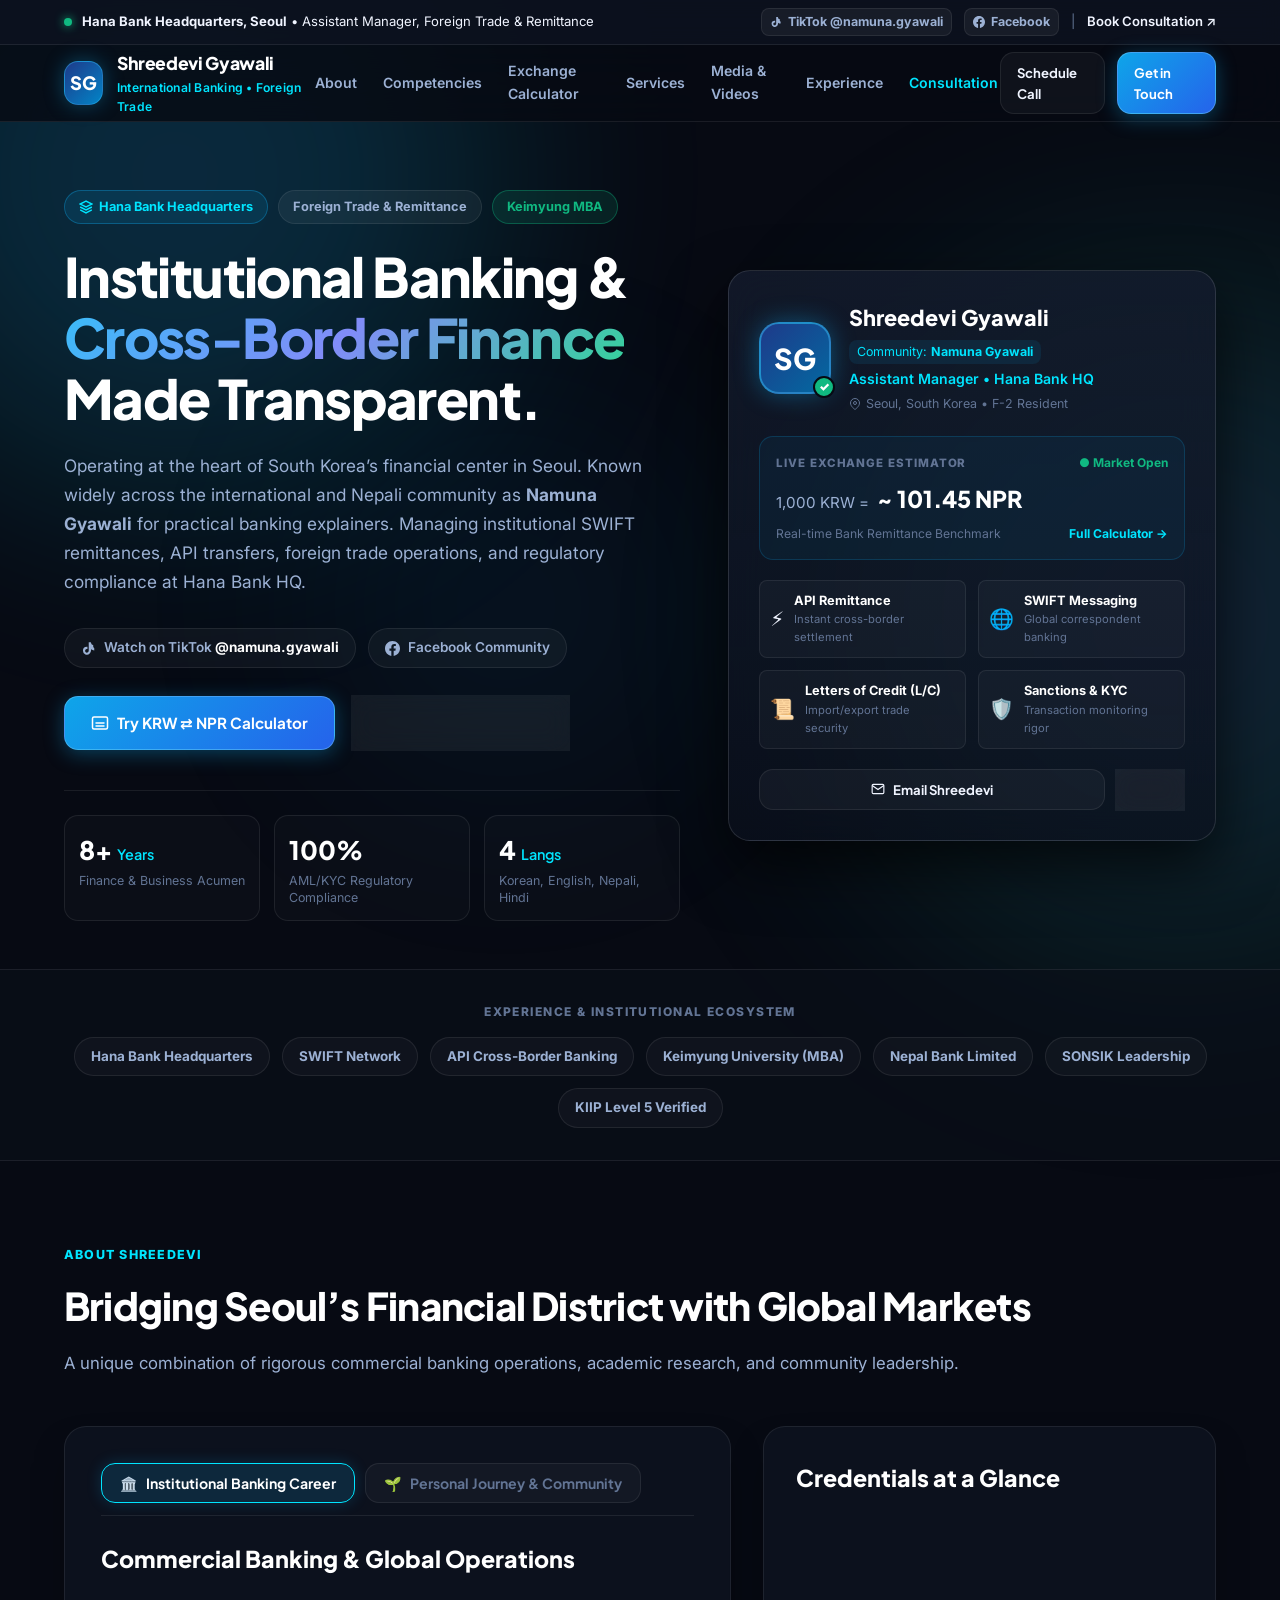
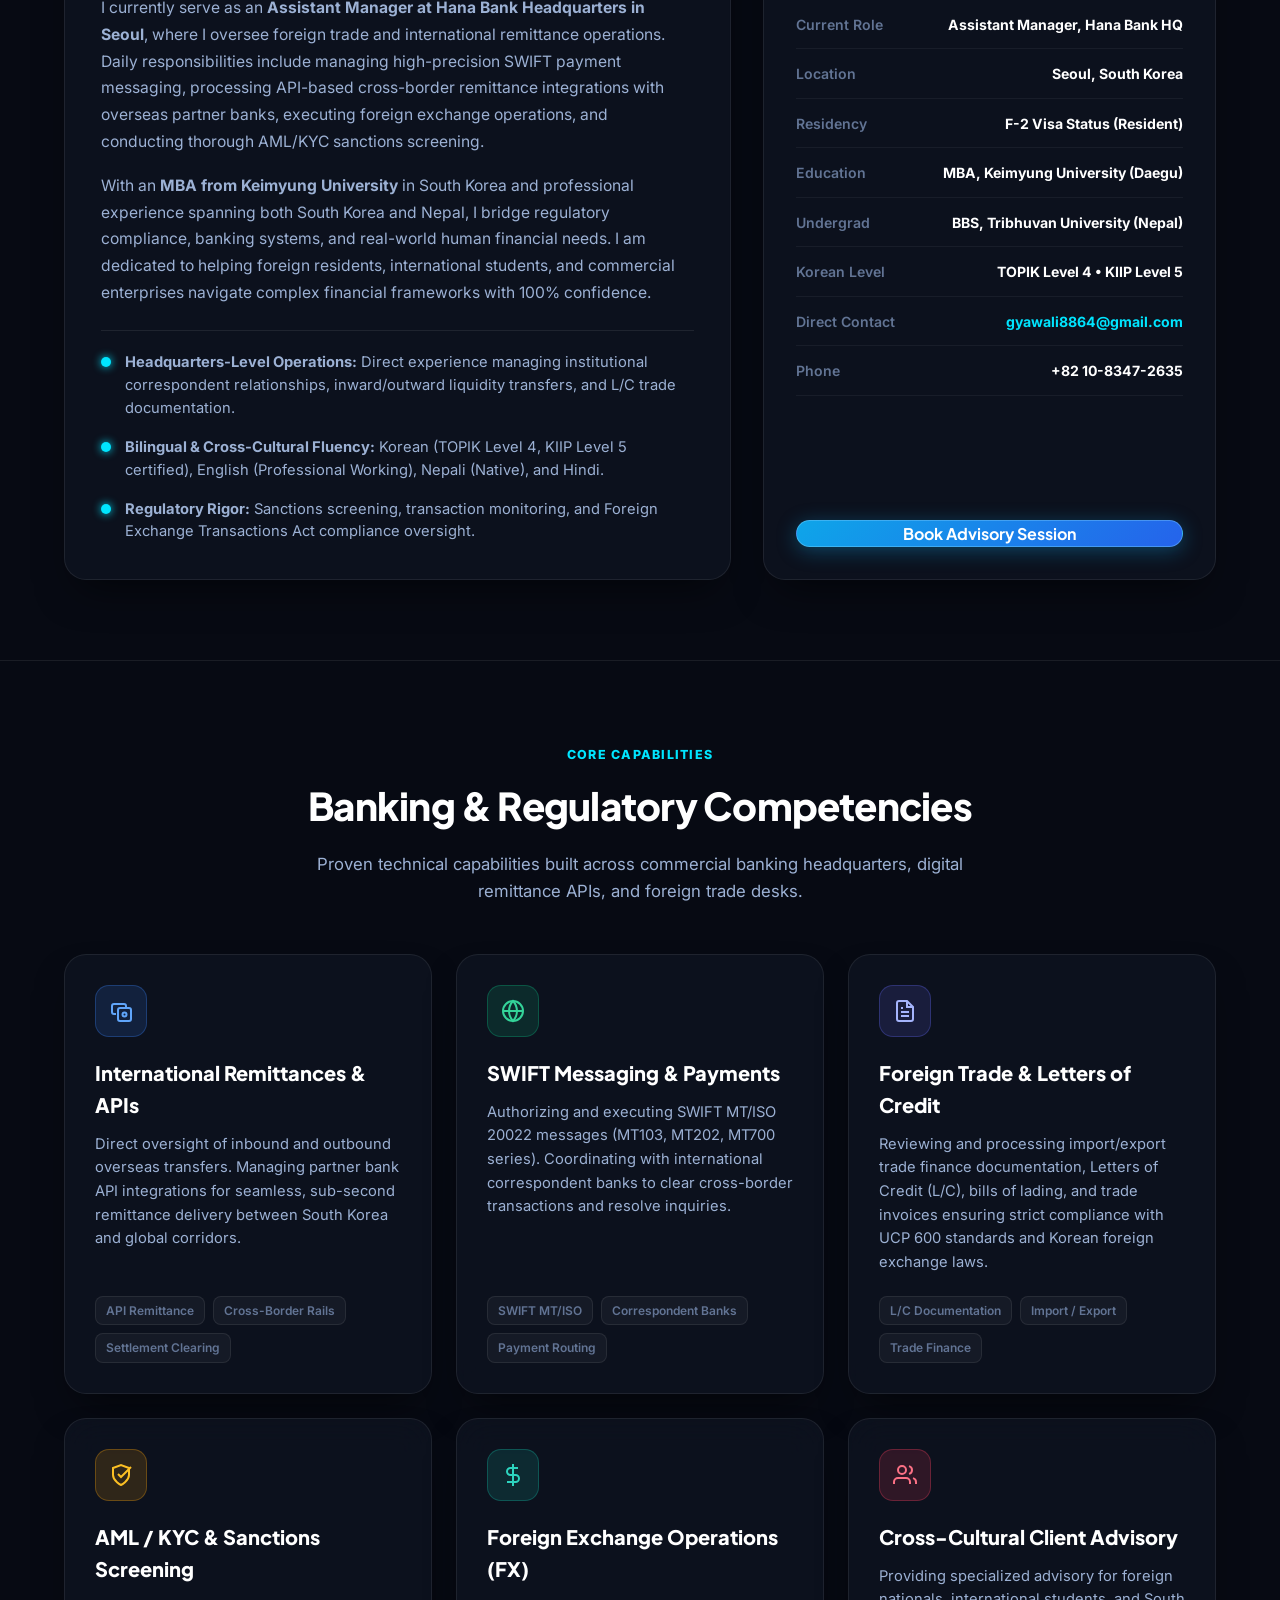
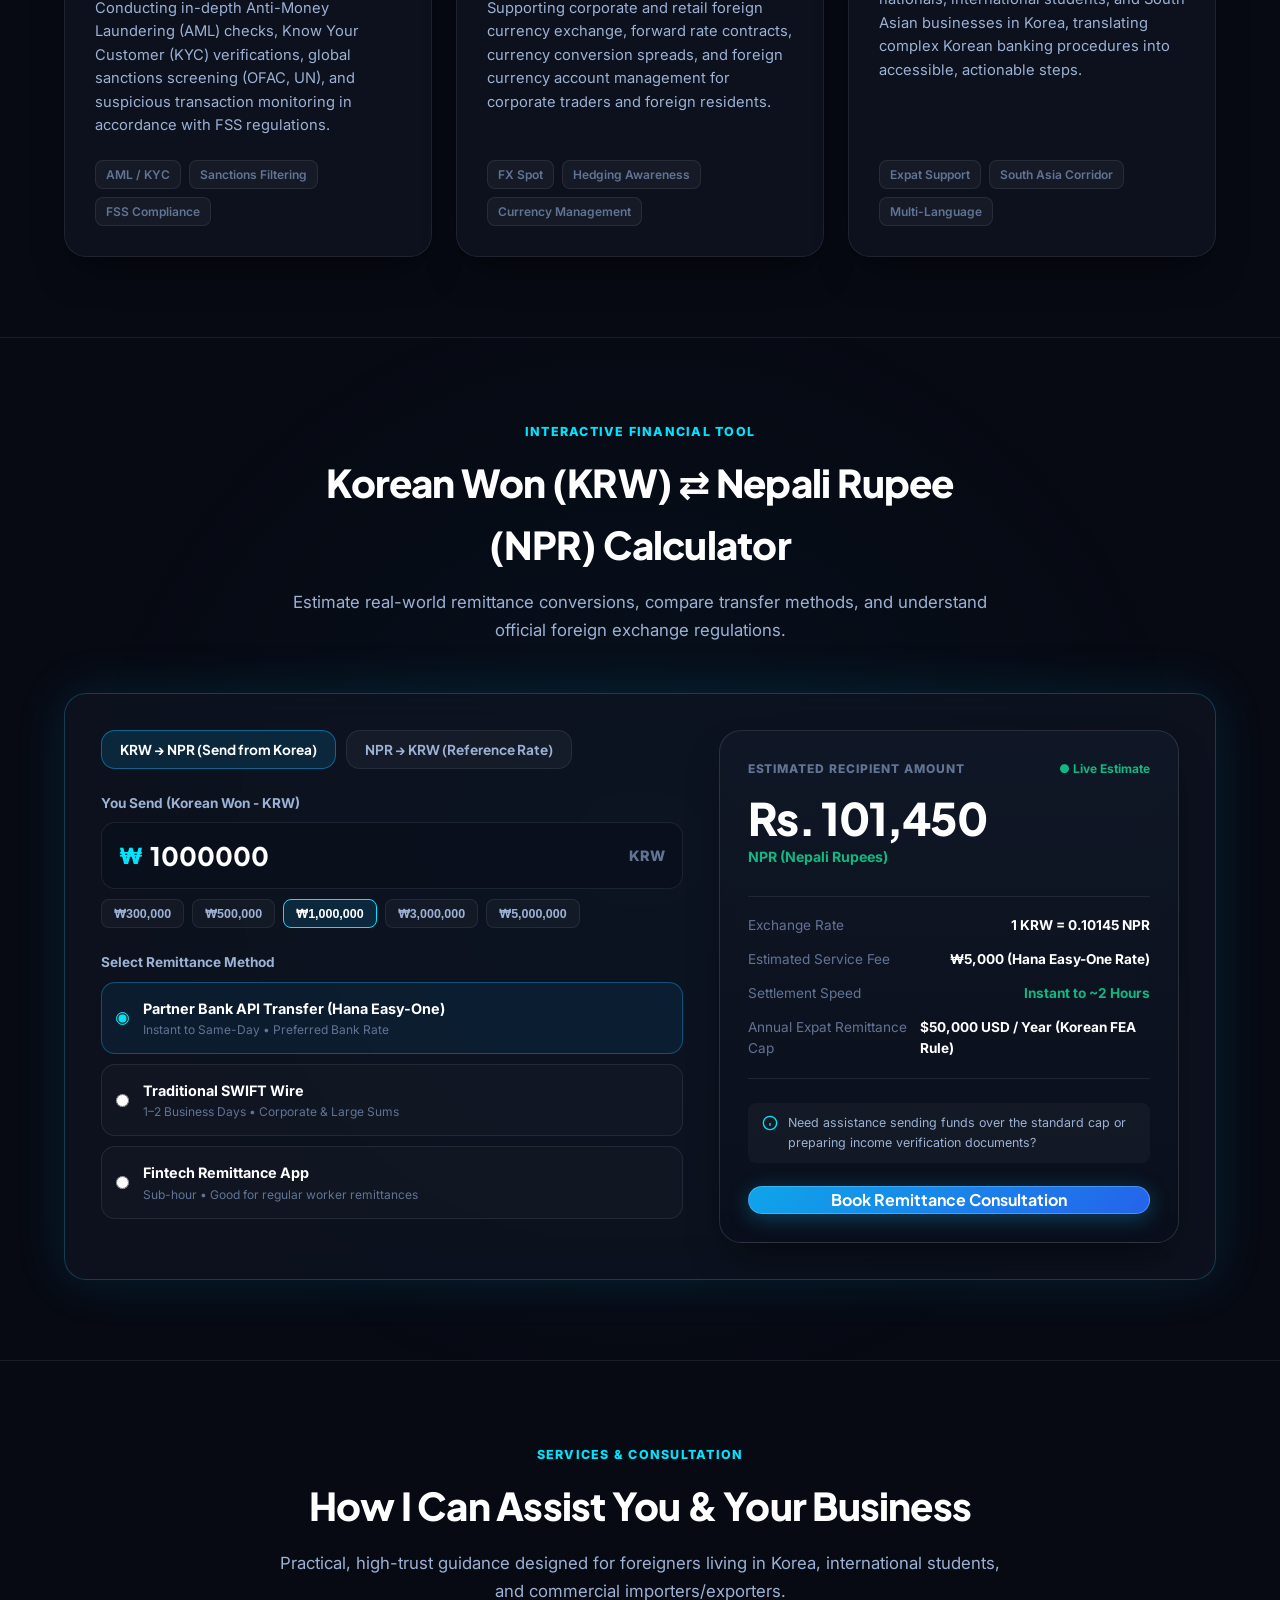
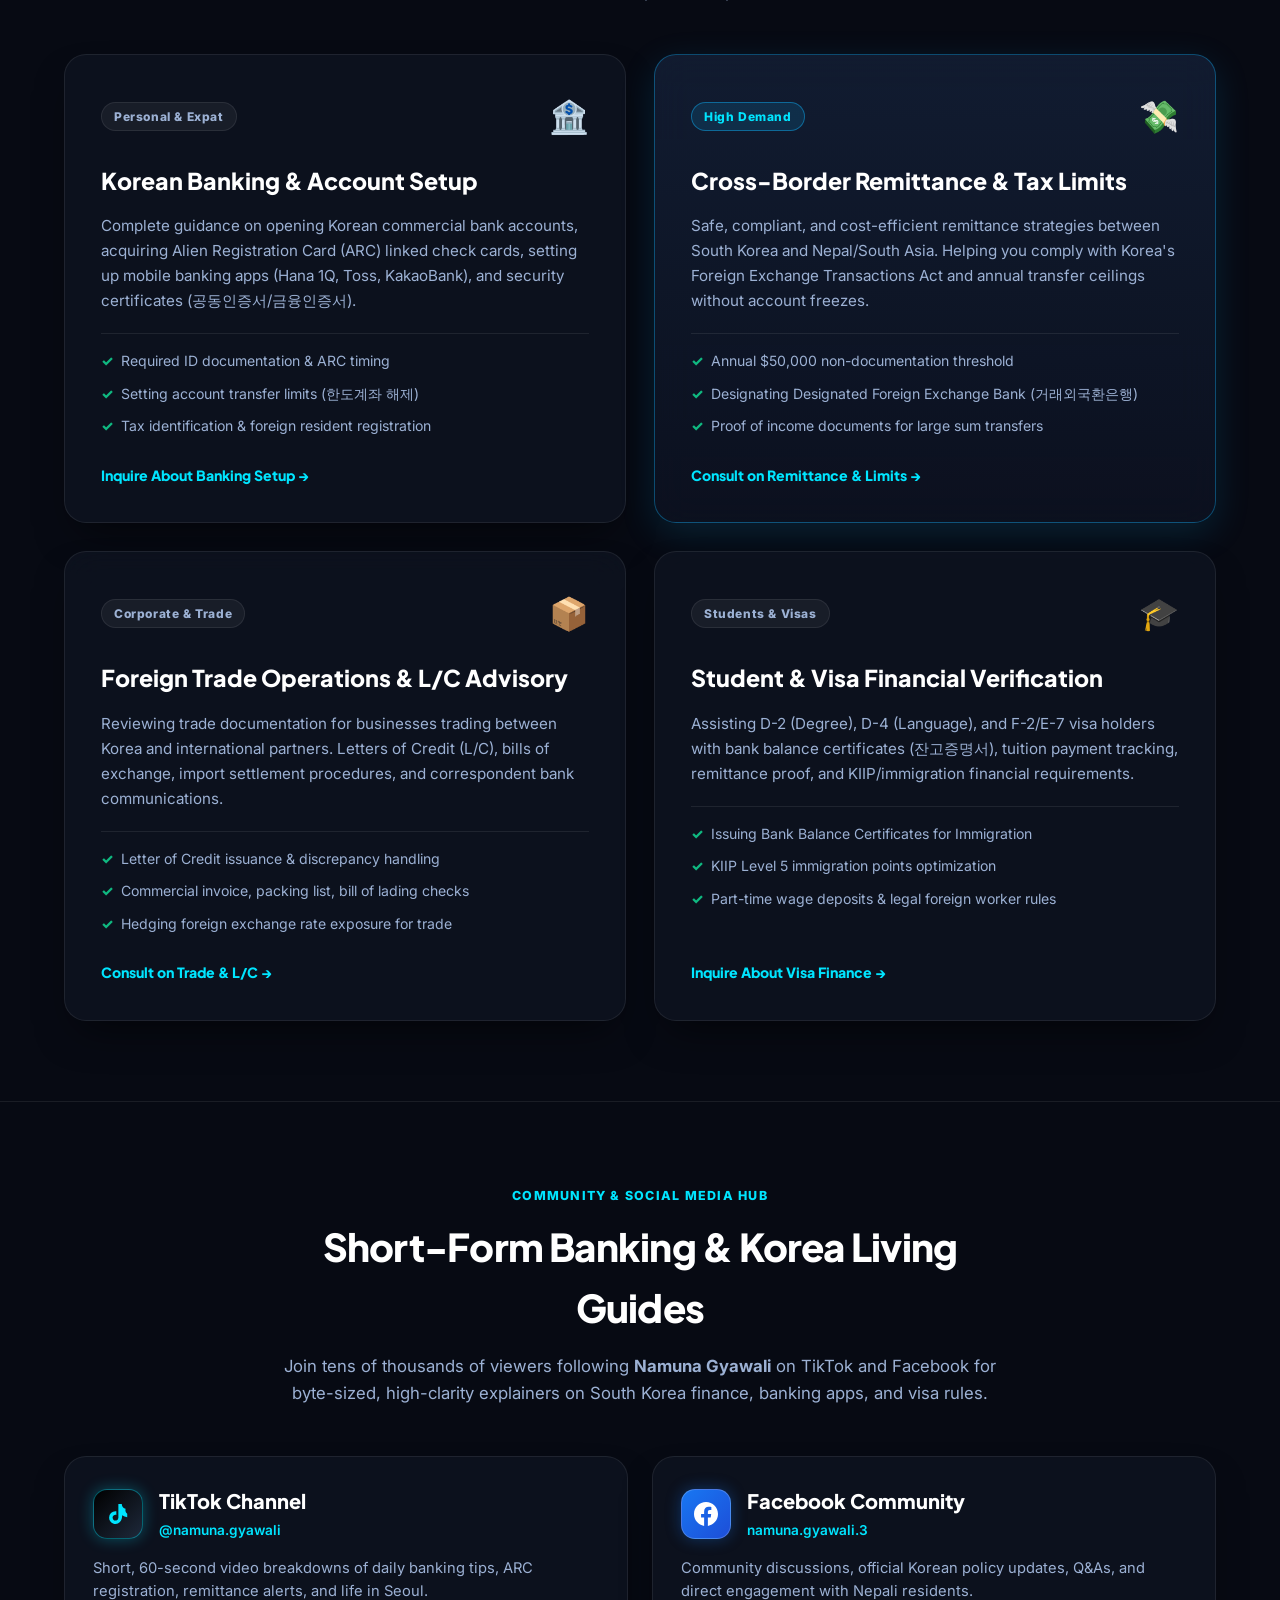
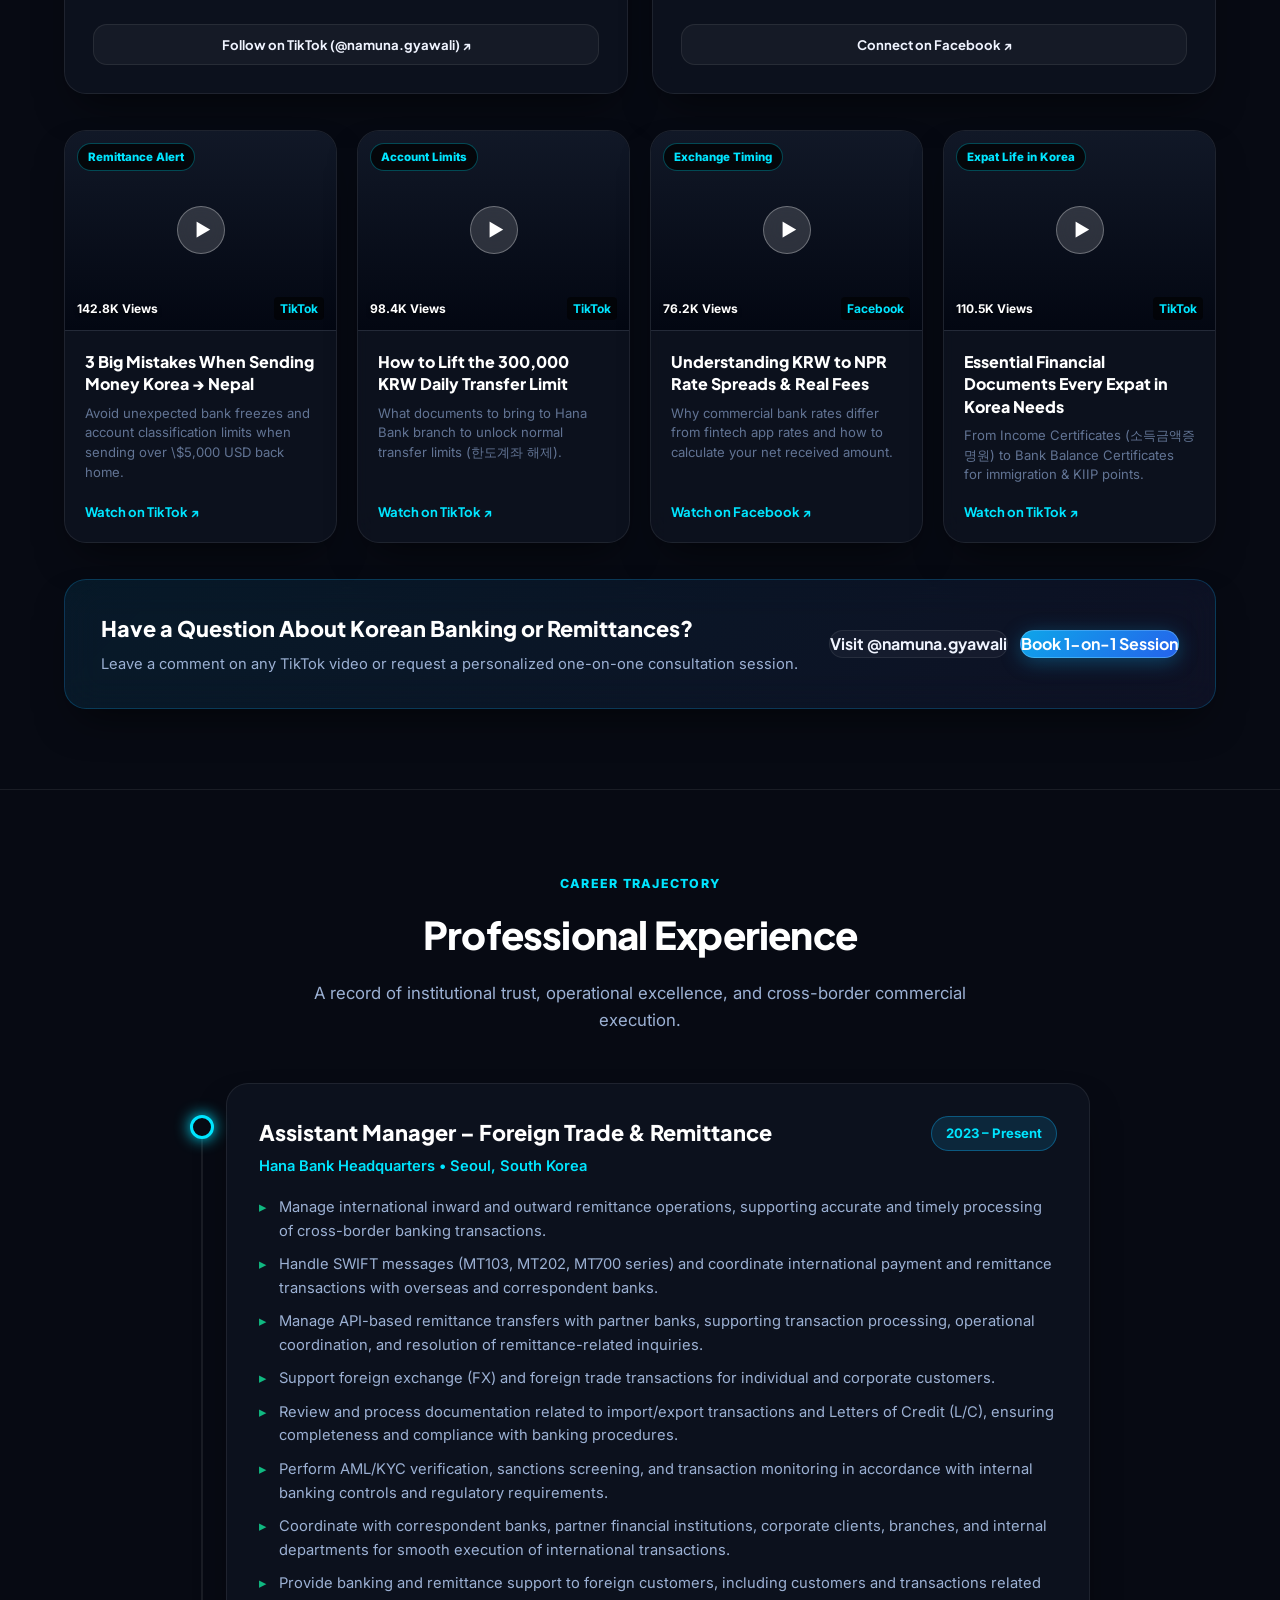
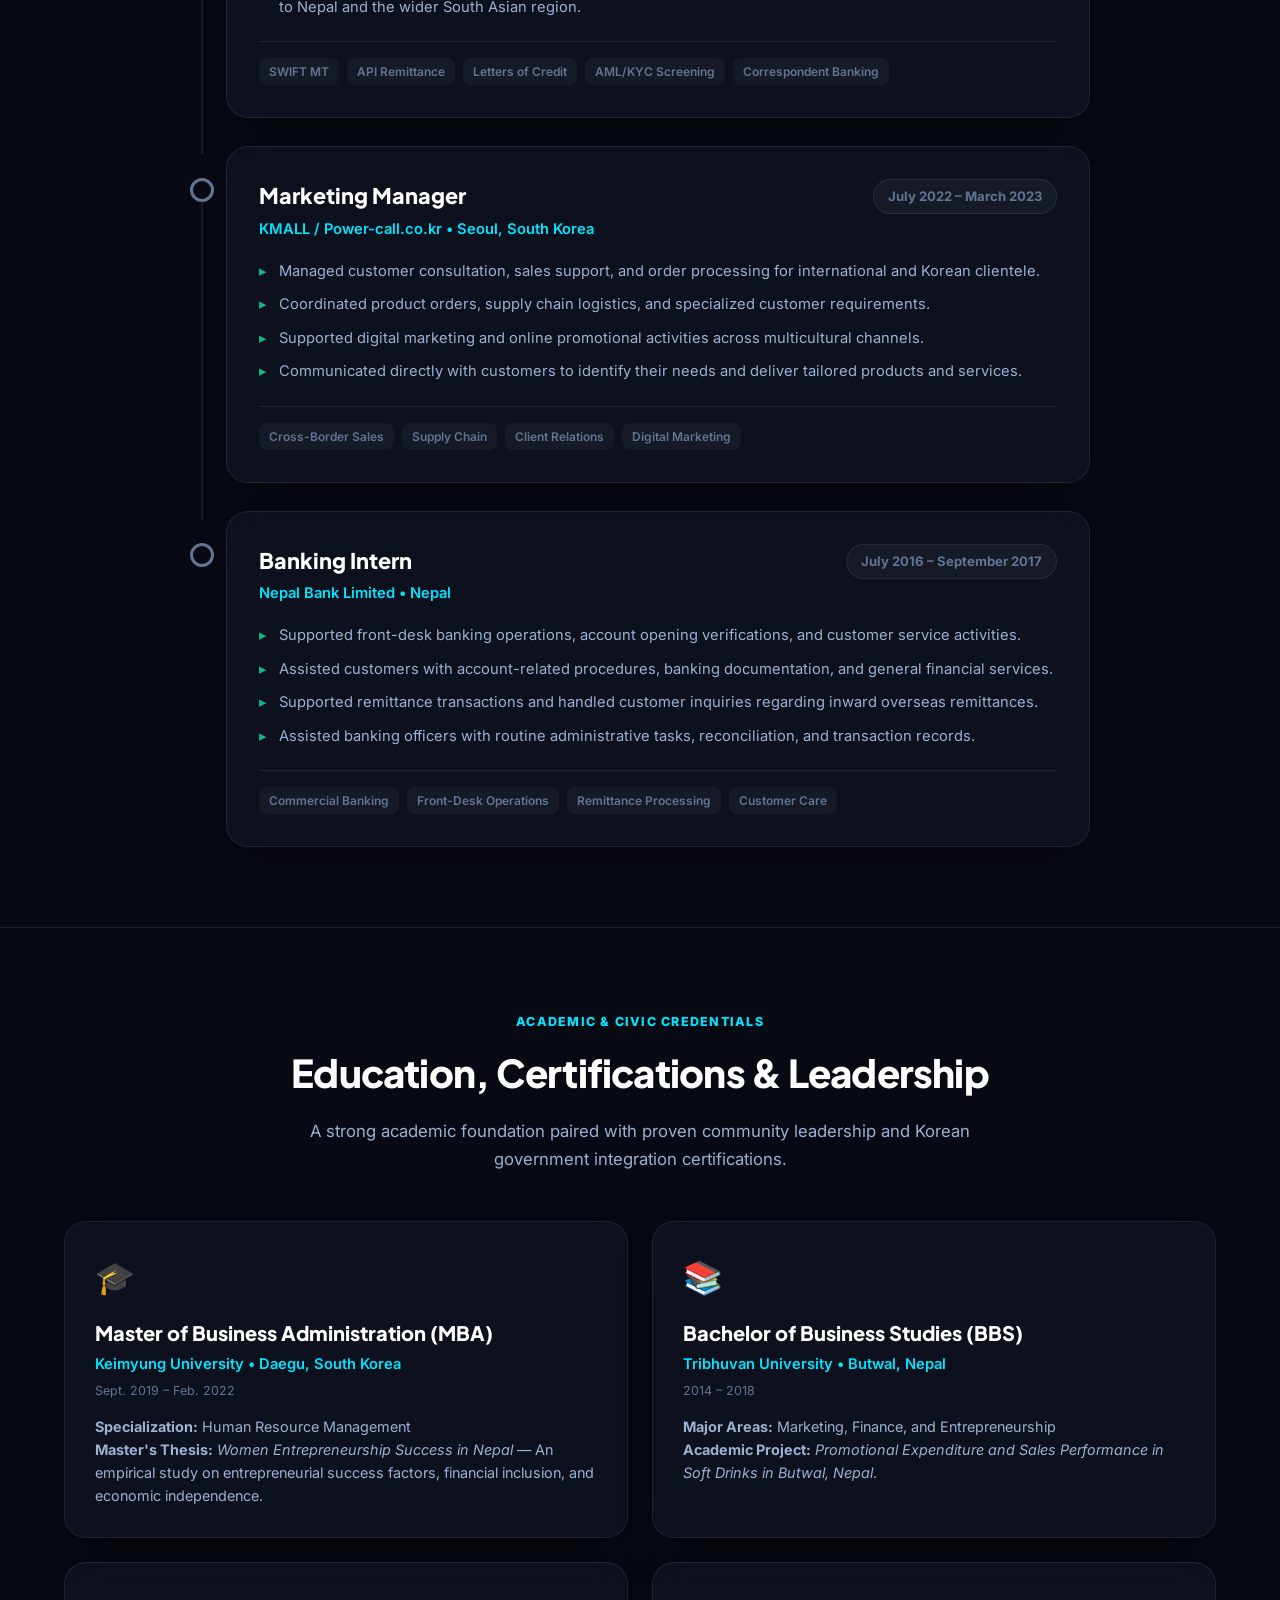
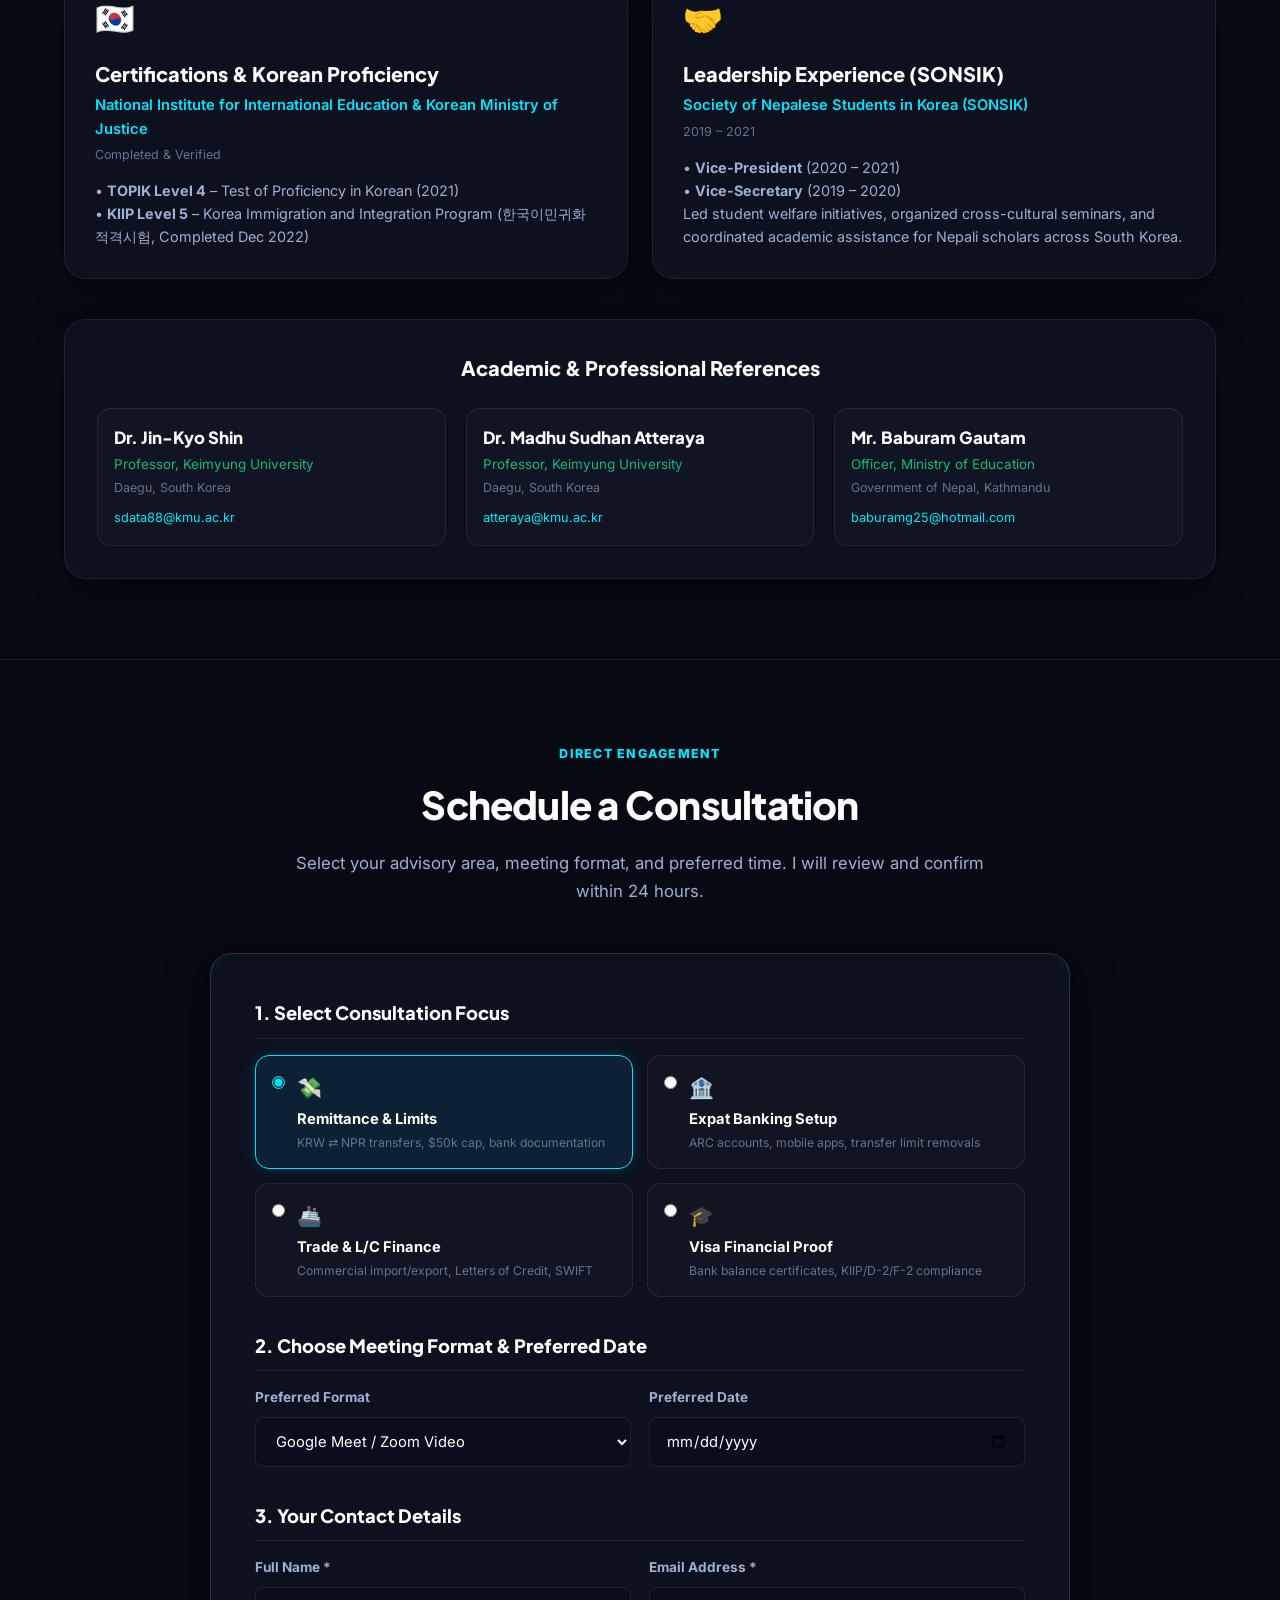
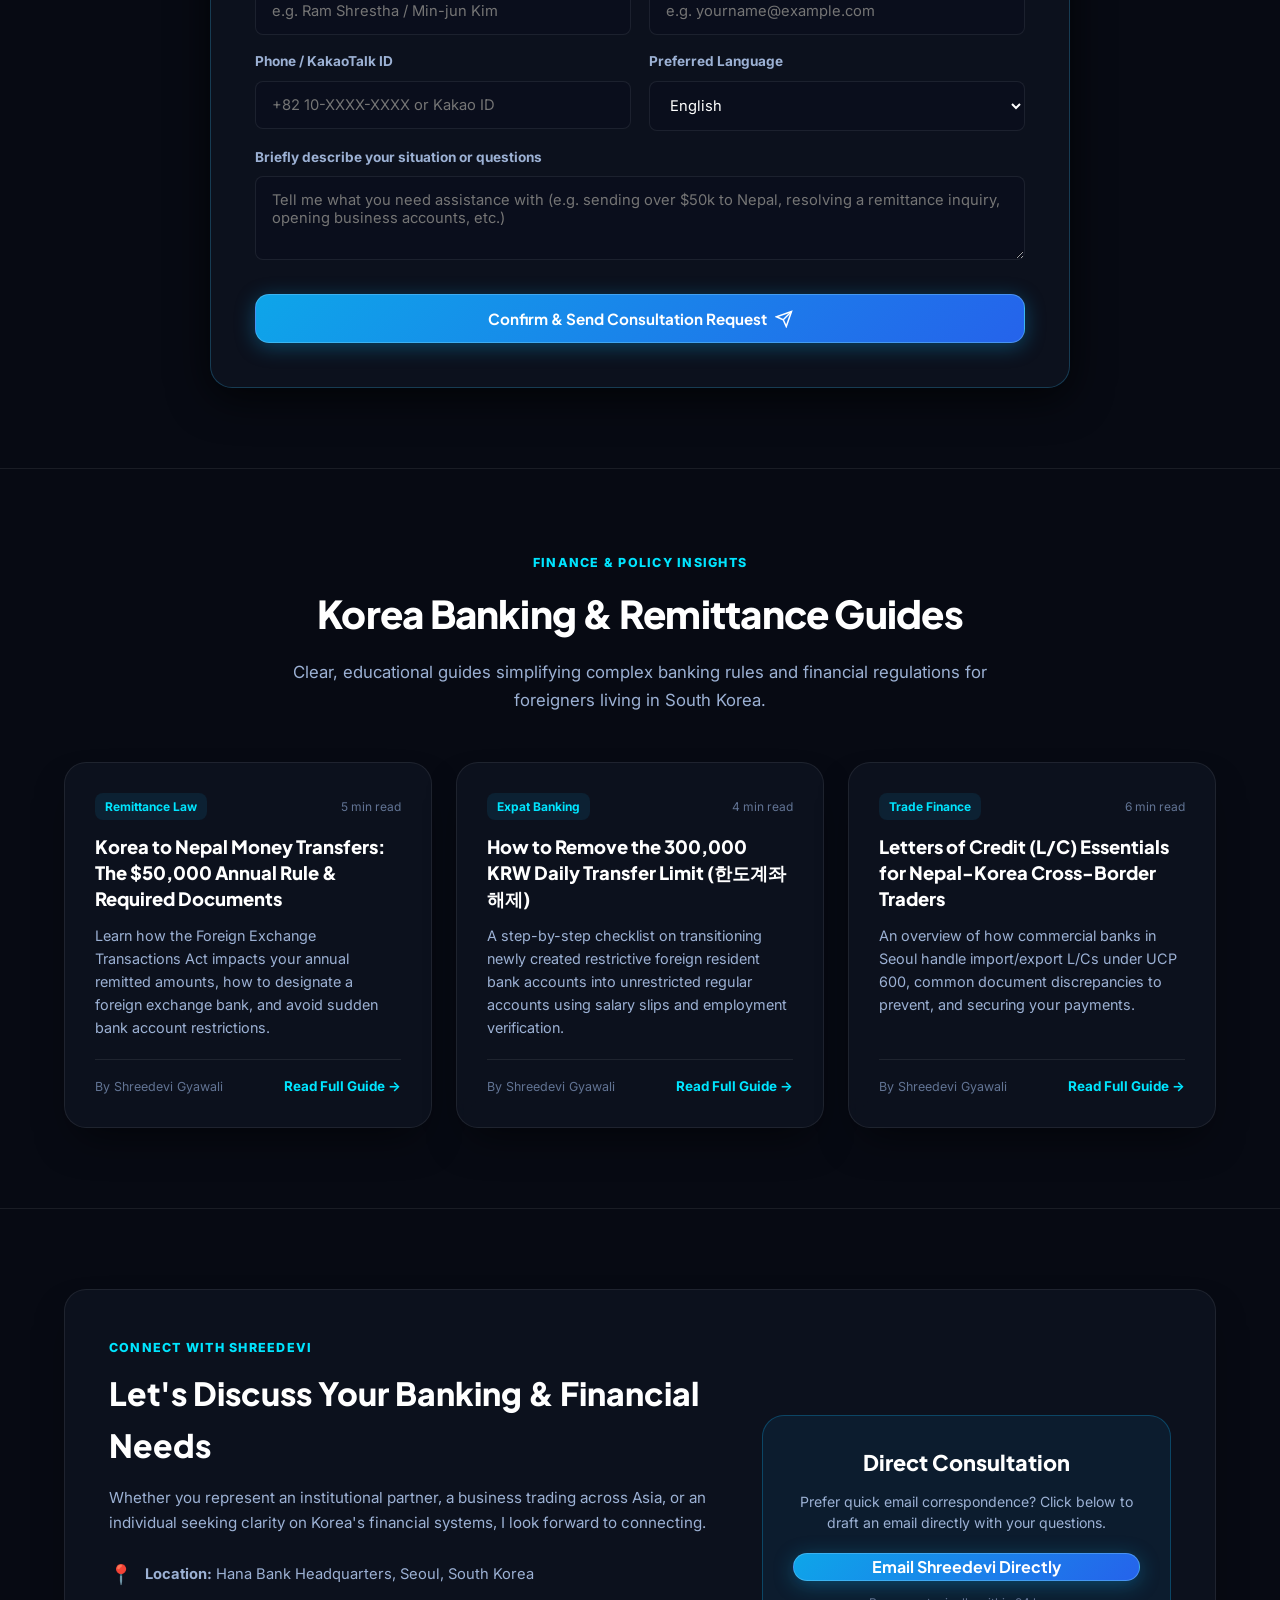
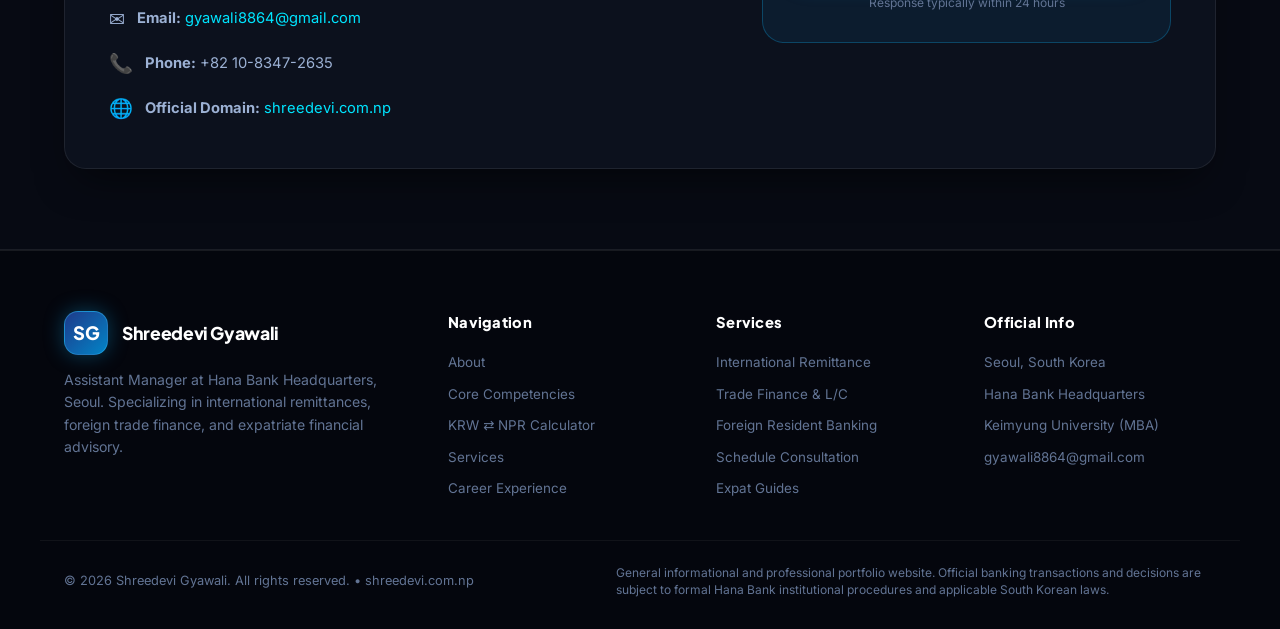
==== index.html @ 0b68b3c1 "feat: add TikTok & Facebook media hub, short-video reels, and dual-persona institutional vs personal" ====
<!DOCTYPE html>
<html lang="en">
<head>
  <meta charset="utf-8" />
  <meta name="viewport" content="width=device-width, initial-scale=1.0" />
  <title>Shreedevi Gyawali | Assistant Manager – International Banking & Foreign Trade | Hana Bank Seoul</title>
  <meta name="description" content="Shreedevi Gyawali — Assistant Manager at Hana Bank Headquarters, Seoul. Specialist in international remittances, SWIFT messaging, foreign exchange, L/C trade finance, and financial advisory for foreigners in South Korea." />
  <meta name="keywords" content="Shreedevi Gyawali, Hana Bank, Korea banking, remittance Korea to Nepal, SWIFT, foreign trade, L/C documentation, Keimyung University MBA, Korea finance guide" />
  <meta property="og:title" content="Shreedevi Gyawali | International Banking & Trade Specialist" />
  <meta property="og:description" content="Assistant Manager at Hana Bank HQ Seoul. Specializing in overseas remittance, SWIFT operations, foreign trade documentation, and expat financial guidance." />
  <meta property="og:type" content="website" />
  <meta property="og:url" content="https://shreedevi.com.np/" />
  <meta name="theme-color" content="#070a13" />

  <!-- Google Fonts: Plus Jakarta Sans & Inter -->
  <link rel="preconnect" href="https://fonts.googleapis.com">
  <link rel="preconnect" href="https://fonts.gstatic.com" crossorigin>
  <link href="https://fonts.googleapis.com/css2?family=Inter:wght@300;400;500;600;700&family=Plus+Jakarta+Sans:wght@500;600;700;800;900&display=swap" rel="stylesheet">
  
  <link rel="stylesheet" href="style.css" />
</head>
<body>
  <!-- Ambient glow backdrop (Dribbble fintech lighting) -->
  <div class="glow-orb orb-1"></div>
  <div class="glow-orb orb-2"></div>
  <div class="glow-orb orb-3"></div>

  <!-- Announcement / Trust Ticker -->
  <div class="top-banner">
    <div class="container banner-inner">
      <div class="status-indicator">
        <span class="pulse-dot"></span>
        <span class="status-text"><strong>Hana Bank Headquarters, Seoul</strong> • Assistant Manager, Foreign Trade & Remittance</span>
      </div>
      <div class="banner-right">
        <a href="https://www.tiktok.com/@namuna.gyawali" target="_blank" rel="noopener noreferrer" class="social-banner-chip tiktok">
          <svg width="12" height="12" viewBox="0 0 24 24" fill="currentColor"><path d="M19.59 6.69a4.83 4.83 0 0 1-3.77-4.25V2h-3.45v13.67a2.89 2.89 0 0 1-5.2 1.74 2.89 2.89 0 0 1 2.31-4.64c.29 0 .58.04.86.12V9.32a6.34 6.34 0 0 0-.86-.06A6.34 6.34 0 0 0 3.1 15.6a6.34 6.34 0 0 0 10.82 4.48c1.77-1.77 2.3-4.3 2.18-6.73a8.27 8.27 0 0 0 5.12 1.79v-3.45a4.85 4.85 0 0 1-1.63-5z"/></svg>
          TikTok @namuna.gyawali
        </a>
        <a href="https://www.facebook.com/namuna.gyawali.3" target="_blank" rel="noopener noreferrer" class="social-banner-chip facebook">
          <svg width="12" height="12" viewBox="0 0 24 24" fill="currentColor"><path d="M24 12.073c0-6.627-5.373-12-12-12s-12 5.373-12 12c0 5.99 4.388 10.954 10.125 11.854v-8.385H7.078v-3.47h3.047V9.43c0-3.007 1.792-4.669 4.533-4.669 1.312 0 2.686.235 2.686.235v2.953H15.83c-1.491 0-1.956.925-1.956 1.874v2.25h3.328l-.532 3.47h-2.796v8.385C19.612 23.027 24 18.062 24 12.073z"/></svg>
          Facebook
        </a>
        <span class="banner-divider">|</span>
        <a href="#booking" class="banner-link">Book Consultation ↗</a>
      </div>
    </div>
  </div>

  <!-- Main Navigation -->
  <header class="navbar-wrapper">
    <div class="container">
      <nav class="navbar">
        <a href="#hero" class="brand">
          <div class="brand-symbol">SG</div>
          <div class="brand-text">
            <span class="brand-name">Shreedevi Gyawali</span>
            <span class="brand-role">International Banking • Foreign Trade</span>
          </div>
        </a>

        <div class="nav-links">
          <a href="#about" class="nav-link">About</a>
          <a href="#competencies" class="nav-link">Competencies</a>
          <a href="#calculator" class="nav-link">Exchange Calculator</a>
          <a href="#services" class="nav-link">Services</a>
          <a href="#media" class="nav-link highlight-pill">Media & Videos</a>
          <a href="#experience" class="nav-link">Experience</a>
          <a href="#booking" class="nav-link highlight">Consultation</a>
        </div>

        <div class="nav-actions">
          <a href="#booking" class="btn btn-outline btn-sm">Schedule Call</a>
          <a href="#contact" class="btn btn-primary btn-sm">Get in Touch</a>
          <button class="mobile-toggle" id="mobileToggle" aria-label="Toggle navigation">
            <span></span>
            <span></span>
            <span></span>
          </button>
        </div>
      </nav>
    </div>

    <!-- Mobile Navigation Drawer -->
    <div class="mobile-drawer" id="mobileDrawer">
      <a href="#about" class="mobile-link">About Shreedevi (Namuna)</a>
      <a href="#competencies" class="mobile-link">Core Competencies</a>
      <a href="#calculator" class="mobile-link">KRW ⇄ NPR Calculator</a>
      <a href="#services" class="mobile-link">Services & Advisory</a>
      <a href="#media" class="mobile-link">TikTok & Media Hub</a>
      <a href="#experience" class="mobile-link">Career Experience</a>
      <a href="#insights" class="mobile-link">Guides & Blog</a>
      <a href="#booking" class="mobile-link">Book Consultation</a>
      <div class="mobile-actions">
        <a href="#booking" class="btn btn-primary btn-block">Schedule Meeting</a>
      </div>
    </div>
  </header>

  <main>
    <!-- HERO SECTION (Inspired by Dribbble 17988724 & 25640415) -->
    <section class="hero-section" id="hero">
      <div class="container hero-grid">
        <div class="hero-content">
          <div class="badge-cluster">
            <span class="hero-pill accent-pill">
              <svg width="14" height="14" viewBox="0 0 24 24" fill="none" stroke="currentColor" stroke-width="2.5"><path d="M12 2L2 7l10 5 10-5-10-5zM2 17l10 5 10-5M2 12l10 5 10-5"/></svg>
              Hana Bank Headquarters
            </span>
            <span class="hero-pill">Foreign Trade & Remittance</span>
            <span class="hero-pill teal-pill">Keimyung MBA</span>
          </div>

          <h1 class="hero-headline">
            Institutional Banking & <br>
            <span class="gradient-text">Cross-Border Finance</span><br>
            Made Transparent.
          </h1>

          <p class="hero-subtext">
            Operating at the heart of South Korea’s financial center in Seoul. Known widely across the international and Nepali community as <strong>Namuna Gyawali</strong> for practical banking explainers. Managing institutional SWIFT remittances, API transfers, foreign trade operations, and regulatory compliance at Hana Bank HQ.
          </p>

          <div class="hero-social-pills">
            <a href="https://www.tiktok.com/@namuna.gyawali" target="_blank" rel="noopener noreferrer" class="social-pill-btn tiktok">
              <svg width="15" height="15" viewBox="0 0 24 24" fill="currentColor"><path d="M19.59 6.69a4.83 4.83 0 0 1-3.77-4.25V2h-3.45v13.67a2.89 2.89 0 0 1-5.2 1.74 2.89 2.89 0 0 1 2.31-4.64c.29 0 .58.04.86.12V9.32a6.34 6.34 0 0 0-.86-.06A6.34 6.34 0 0 0 3.1 15.6a6.34 6.34 0 0 0 10.82 4.48c1.77-1.77 2.3-4.3 2.18-6.73a8.27 8.27 0 0 0 5.12 1.79v-3.45a4.85 4.85 0 0 1-1.63-5z"/></svg>
              <span>Watch on TikTok <strong>@namuna.gyawali</strong></span>
            </a>
            <a href="https://www.facebook.com/namuna.gyawali.3" target="_blank" rel="noopener noreferrer" class="social-pill-btn facebook">
              <svg width="15" height="15" viewBox="0 0 24 24" fill="currentColor"><path d="M24 12.073c0-6.627-5.373-12-12-12s-12 5.373-12 12c0 5.99 4.388 10.954 10.125 11.854v-8.385H7.078v-3.47h3.047V9.43c0-3.007 1.792-4.669 4.533-4.669 1.312 0 2.686.235 2.686.235v2.953H15.83c-1.491 0-1.956.925-1.956 1.874v2.25h3.328l-.532 3.47h-2.796v8.385C19.612 23.027 24 18.062 24 12.073z"/></svg>
              <span>Facebook Community</span>
            </a>
          </div>

          <div class="hero-cta-group">
            <a href="#calculator" class="btn btn-primary btn-lg">
              <svg width="18" height="18" viewBox="0 0 24 24" fill="none" stroke="currentColor" stroke-width="2"><rect x="2" y="4" width="20" height="16" rx="2"/><line x1="6" y1="8" x2="6" y2="8"/><line x1="10" y1="8" x2="10" y2="8"/><line x1="14" y1="8" x2="14" y2="8"/><line x1="18" y1="8" x2="18" y2="8"/><line x1="6" y1="12" x2="18" y2="12"/><line x1="6" y1="16" x2="18" y2="16"/></svg>
              Try KRW ⇄ NPR Calculator
            </a>
            <a href="#booking" class="btn btn-glass btn-lg">
              <svg width="18" height="18" viewBox="0 0 24 24" fill="none" stroke="currentColor" stroke-width="2"><rect x="3" y="4" width="18" height="18" rx="2" ry="2"/><line x1="16" y1="2" x2="16" y2="6"/><line x1="8" y1="2" x2="8" y2="6"/><line x1="3" y1="10" x2="21" y2="10"/></svg>
              Book Consultation
            </a>
          </div>

          <div class="hero-metrics">
            <div class="metric-card">
              <div class="metric-number">8+ <span class="unit">Years</span></div>
              <div class="metric-label">Finance & Business Acumen</div>
            </div>
            <div class="metric-card">
              <div class="metric-number">100%</div>
              <div class="metric-label">AML/KYC Regulatory Compliance</div>
            </div>
            <div class="metric-card">
              <div class="metric-number">4 <span class="unit">Langs</span></div>
              <div class="metric-label">Korean, English, Nepali, Hindi</div>
            </div>
          </div>
        </div>

        <!-- Hero Financial Snapshot Card (Dribbble 25640415 Inspired) -->
        <div class="hero-widget-col">
          <div class="glass-card hero-fintech-card">
            <!-- Card Header -->
            <div class="fintech-card-header">
              <div class="avatar-holder">
                <div class="avatar-initials">SG</div>
                <div class="verified-badge" title="Verified Banking Professional">✓</div>
              </div>
              <div class="user-meta">
                <h3 class="user-name">Shreedevi Gyawali</h3>
                <div class="user-aka-badge">
                  <span>Community: <strong>Namuna Gyawali</strong></span>
                </div>
                <p class="user-title">Assistant Manager • Hana Bank HQ</p>
                <div class="user-location">
                  <svg width="12" height="12" viewBox="0 0 24 24" fill="none" stroke="currentColor" stroke-width="2"><path d="M21 10c0 7-9 13-9 13s-9-6-9-13a9 9 0 0 1 18 0z"/><circle cx="12" cy="10" r="3"/></svg>
                  Seoul, South Korea • F-2 Resident
                </div>
              </div>
            </div>

            <!-- Mini Live Ticker -->
            <div class="mini-ticker-box">
              <div class="ticker-top">
                <span class="ticker-label">LIVE EXCHANGE ESTIMATOR</span>
                <span class="ticker-badge green-badge">● Market Open</span>
              </div>
              <div class="ticker-rate">
                <span class="currency-pair">1,000 KRW =</span>
                <span class="converted-val" id="heroQuickRate">~ 101.45 NPR</span>
              </div>
              <div class="ticker-footer">
                <span>Real-time Bank Remittance Benchmark</span>
                <a href="#calculator" class="card-inline-link">Full Calculator →</a>
              </div>
            </div>

            <!-- Specialization Highlights -->
            <div class="card-spec-grid">
              <div class="spec-item">
                <span class="spec-icon">⚡</span>
                <div>
                  <div class="spec-title">API Remittance</div>
                  <div class="spec-desc">Instant cross-border settlement</div>
                </div>
              </div>
              <div class="spec-item">
                <span class="spec-icon">🌐</span>
                <div>
                  <div class="spec-title">SWIFT Messaging</div>
                  <div class="spec-desc">Global correspondent banking</div>
                </div>
              </div>
              <div class="spec-item">
                <span class="spec-icon">📜</span>
                <div>
                  <div class="spec-title">Letters of Credit (L/C)</div>
                  <div class="spec-desc">Import/export trade security</div>
                </div>
              </div>
              <div class="spec-item">
                <span class="spec-icon">🛡️</span>
                <div>
                  <div class="spec-title">Sanctions & KYC</div>
                  <div class="spec-desc">Transaction monitoring rigor</div>
                </div>
              </div>
            </div>

            <!-- Action buttons inside card -->
            <div class="card-action-bar">
              <a href="mailto:gyawali8864@gmail.com" class="btn btn-outline btn-block btn-sm">
                <svg width="14" height="14" viewBox="0 0 24 24" fill="none" stroke="currentColor" stroke-width="2"><path d="M4 4h16c1.1 0 2 .9 2 2v12c0 1.1-.9 2-2 2H4c-1.1 0-2-.9-2-2V6c0-1.1.9-2 2-2z"/><polyline points="22,6 12,13 2,6"/></svg>
                Email Shreedevi
              </a>
              <button class="btn btn-glass btn-sm" id="quickCopyEmail" data-email="gyawali8864@gmail.com" title="Copy Email">
                Copy
              </button>
            </div>
          </div>
        </div>
      </div>
    </section>

    <!-- TRUST LOGO STRIP / PARTNER ECOSYSTEM -->
    <section class="trust-strip">
      <div class="container">
        <p class="trust-title">EXPERIENCE & INSTITUTIONAL ECOSYSTEM</p>
        <div class="partner-chips">
          <div class="chip-item"><span>Hana Bank Headquarters</span></div>
          <div class="chip-item"><span>SWIFT Network</span></div>
          <div class="chip-item"><span>API Cross-Border Banking</span></div>
          <div class="chip-item"><span>Keimyung University (MBA)</span></div>
          <div class="chip-item"><span>Nepal Bank Limited</span></div>
          <div class="chip-item"><span>SONSIK Leadership</span></div>
          <div class="chip-item"><span>KIIP Level 5 Verified</span></div>
        </div>
      </div>
    </section>

    <!-- ABOUT SECTION -->
    <section class="section about-section" id="about">
      <div class="container">
        <div class="section-header">
          <span class="section-tag">About Shreedevi</span>
          <h2 class="section-heading">Bridging Seoul’s Financial District with Global Markets</h2>
          <p class="section-lead">A unique combination of rigorous commercial banking operations, academic research, and community leadership.</p>
        </div>

        <div class="about-grid">
          <div class="glass-card about-main-card">
            <!-- Dual Persona Tab Switcher -->
            <div class="about-persona-tabs">
              <button class="about-tab-btn active" id="tabInstitutional">
                <span class="tab-icon">🏛️</span>
                <span>Institutional Banking Career</span>
              </button>
              <button class="about-tab-btn" id="tabPersonal">
                <span class="tab-icon">🌱</span>
                <span>Personal Journey & Community</span>
              </button>
            </div>

            <!-- Tab 1: Institutional Profile Content -->
            <div id="contentInstitutional" class="about-tab-content active">
              <h3 class="card-title">Commercial Banking & Global Operations</h3>
              <p class="text-body">
                I currently serve as an <strong>Assistant Manager at Hana Bank Headquarters in Seoul</strong>, where I oversee foreign trade and international remittance operations. Daily responsibilities include managing high-precision SWIFT payment messaging, processing API-based cross-border remittance integrations with overseas partner banks, executing foreign exchange operations, and conducting thorough AML/KYC sanctions screening.
              </p>
              <p class="text-body">
                With an <strong>MBA from Keimyung University</strong> in South Korea and professional experience spanning both South Korea and Nepal, I bridge regulatory compliance, banking systems, and real-world human financial needs. I am dedicated to helping foreign residents, international students, and commercial enterprises navigate complex financial frameworks with 100% confidence.
              </p>

              <div class="about-highlights">
                <div class="highlight-item">
                  <div class="hl-dot"></div>
                  <div>
                    <strong>Headquarters-Level Operations:</strong> Direct experience managing institutional correspondent relationships, inward/outward liquidity transfers, and L/C trade documentation.
                  </div>
                </div>
                <div class="highlight-item">
                  <div class="hl-dot"></div>
                  <div>
                    <strong>Bilingual & Cross-Cultural Fluency:</strong> Korean (TOPIK Level 4, KIIP Level 5 certified), English (Professional Working), Nepali (Native), and Hindi.
                  </div>
                </div>
                <div class="highlight-item">
                  <div class="hl-dot"></div>
                  <div>
                    <strong>Regulatory Rigor:</strong> Sanctions screening, transaction monitoring, and Foreign Exchange Transactions Act compliance oversight.
                  </div>
                </div>
              </div>
            </div>

            <!-- Tab 2: Personal & Community Content (Separated Gracefully) -->
            <div id="contentPersonal" class="about-tab-content" style="display:none;">
              <h3 class="card-title">My Journey: From Nepal to South Korea</h3>
              <p class="text-body">
                My journey began in Butwal, Nepal, where I earned my Bachelor of Business Studies (BBS) and discovered my passion for finance while interning at Nepal Bank Limited. In 2019, I relocated to South Korea to pursue my Master of Business Administration (MBA) at Keimyung University in Daegu.
              </p>
              <p class="text-body">
                During my MBA, I conducted deep academic research on <em>Women Entrepreneurship Success in Nepal</em>, exploring how financial literacy and institutional access transform lives. Witnessing how foreign students and workers often struggle with language barriers and complex Korean administrative rules, I stepped into community leadership as <strong>Vice-President of SONSIK (Society of Nepalese Students in Korea)</strong>.
              </p>
              <p class="text-body">
                Today, under my familiar social name <strong>Namuna Gyawali</strong> on TikTok (<a href="https://www.tiktok.com/@namuna.gyawali" target="_blank" class="link-glow">@namuna.gyawali</a>) and Facebook, I create transparent, accessible video guides to ensure no expat in Korea gets taken advantage of or trapped by banking misinformation.
              </p>

              <div class="about-highlights">
                <div class="highlight-item">
                  <div class="hl-dot teal-dot"></div>
                  <div>
                    <strong>Research Focus:</strong> Women Entrepreneurship, financial inclusion, and cross-border remittances.
                  </div>
                </div>
                <div class="highlight-item">
                  <div class="hl-dot teal-dot"></div>
                  <div>
                    <strong>Community Leadership:</strong> SONSIK Vice-President (2020–2021) and Vice-Secretary (2019–2020).
                  </div>
                </div>
                <div class="highlight-item">
                  <div class="hl-dot teal-dot"></div>
                  <div>
                    <strong>Creator Mission:</strong> Providing respectful, clear, and trustworthy educational content for South Asian communities in Korea.
                  </div>
                </div>
              </div>
            </div>
          </div>

          <!-- Side Profile Card -->
          <div class="glass-card profile-details-card">
            <h3 class="card-title">Credentials at a Glance</h3>
            
            <div class="credential-list">
              <div class="credential-row">
                <span class="c-label">Current Role</span>
                <span class="c-val">Assistant Manager, Hana Bank HQ</span>
              </div>
              <div class="credential-row">
                <span class="c-label">Location</span>
                <span class="c-val">Seoul, South Korea</span>
              </div>
              <div class="credential-row">
                <span class="c-label">Residency</span>
                <span class="c-val">F-2 Visa Status (Resident)</span>
              </div>
              <div class="credential-row">
                <span class="c-label">Education</span>
                <span class="c-val">MBA, Keimyung University (Daegu)</span>
              </div>
              <div class="credential-row">
                <span class="c-label">Undergrad</span>
                <span class="c-val">BBS, Tribhuvan University (Nepal)</span>
              </div>
              <div class="credential-row">
                <span class="c-label">Korean Level</span>
                <span class="c-val">TOPIK Level 4 • KIIP Level 5</span>
              </div>
              <div class="credential-row">
                <span class="c-label">Direct Contact</span>
                <span class="c-val"><a href="mailto:gyawali8864@gmail.com" class="link-glow">gyawali8864@gmail.com</a></span>
              </div>
              <div class="credential-row">
                <span class="c-label">Phone</span>
                <span class="c-val">+82 10-8347-2635</span>
              </div>
            </div>

            <div class="card-footer-action">
              <a href="#booking" class="btn btn-primary btn-block">Book Advisory Session</a>
            </div>
          </div>
        </div>
      </div>
    </section>

    <!-- CORE BANKING COMPETENCIES -->
    <section class="section competencies-section" id="competencies">
      <div class="container">
        <div class="section-header text-center">
          <span class="section-tag">Core Capabilities</span>
          <h2 class="section-heading">Banking & Regulatory Competencies</h2>
          <p class="section-lead">Proven technical capabilities built across commercial banking headquarters, digital remittance APIs, and foreign trade desks.</p>
        </div>

        <div class="competencies-grid">
          <!-- Card 1 -->
          <div class="glass-card comp-card">
            <div class="comp-icon-box blue-icon">
              <svg width="24" height="24" viewBox="0 0 24 24" fill="none" stroke="currentColor" stroke-width="2"><path d="M17 9V7a2 2 0 0 0-2-2H5a2 2 0 0 0-2 2v6a2 2 0 0 0 2 2h2"/><rect x="9" y="9" width="13" height="13" rx="2"/><circle cx="15.5" cy="15.5" r="2"/></svg>
            </div>
            <h3>International Remittances & APIs</h3>
            <p>Direct oversight of inbound and outbound overseas transfers. Managing partner bank API integrations for seamless, sub-second remittance delivery between South Korea and global corridors.</p>
            <div class="pill-group">
              <span class="mini-pill">API Remittance</span>
              <span class="mini-pill">Cross-Border Rails</span>
              <span class="mini-pill">Settlement Clearing</span>
            </div>
          </div>

          <!-- Card 2 -->
          <div class="glass-card comp-card">
            <div class="comp-icon-box teal-icon">
              <svg width="24" height="24" viewBox="0 0 24 24" fill="none" stroke="currentColor" stroke-width="2"><circle cx="12" cy="12" r="10"/><line x1="2" y1="12" x2="22" y2="12"/><path d="M12 2a15.3 15.3 0 0 1 4 10 15.3 15.3 0 0 1-4 10 15.3 15.3 0 0 1-4-10 15.3 15.3 0 0 1 4-10z"/></svg>
            </div>
            <h3>SWIFT Messaging & Payments</h3>
            <p>Authorizing and executing SWIFT MT/ISO 20022 messages (MT103, MT202, MT700 series). Coordinating with international correspondent banks to clear cross-border transactions and resolve inquiries.</p>
            <div class="pill-group">
              <span class="mini-pill">SWIFT MT/ISO</span>
              <span class="mini-pill">Correspondent Banks</span>
              <span class="mini-pill">Payment Routing</span>
            </div>
          </div>

          <!-- Card 3 -->
          <div class="glass-card comp-card">
            <div class="comp-icon-box purple-icon">
              <svg width="24" height="24" viewBox="0 0 24 24" fill="none" stroke="currentColor" stroke-width="2"><path d="M14 2H6a2 2 0 0 0-2 2v16a2 2 0 0 0 2 2h12a2 2 0 0 0 2-2V8z"/><polyline points="14 2 14 8 20 8"/><line x1="16" y1="13" x2="8" y2="13"/><line x1="16" y1="17" x2="8" y2="17"/><polyline points="10 9 9 9 8 9"/></svg>
            </div>
            <h3>Foreign Trade & Letters of Credit</h3>
            <p>Reviewing and processing import/export trade finance documentation, Letters of Credit (L/C), bills of lading, and trade invoices ensuring strict compliance with UCP 600 standards and Korean foreign exchange laws.</p>
            <div class="pill-group">
              <span class="mini-pill">L/C Documentation</span>
              <span class="mini-pill">Import / Export</span>
              <span class="mini-pill">Trade Finance</span>
            </div>
          </div>

          <!-- Card 4 -->
          <div class="glass-card comp-card">
            <div class="comp-icon-box amber-icon">
              <svg width="24" height="24" viewBox="0 0 24 24" fill="none" stroke="currentColor" stroke-width="2"><path d="M12 22s8-4 8-10V5l-8-3-8 3v7c0 6 8 10 8 10z"/><polyline points="9 11 12 14 22 4"/></svg>
            </div>
            <h3>AML / KYC & Sanctions Screening</h3>
            <p>Conducting in-depth Anti-Money Laundering (AML) checks, Know Your Customer (KYC) verifications, global sanctions screening (OFAC, UN), and suspicious transaction monitoring in accordance with FSS regulations.</p>
            <div class="pill-group">
              <span class="mini-pill">AML / KYC</span>
              <span class="mini-pill">Sanctions Filtering</span>
              <span class="mini-pill">FSS Compliance</span>
            </div>
          </div>

          <!-- Card 5 -->
          <div class="glass-card comp-card">
            <div class="comp-icon-box emerald-icon">
              <svg width="24" height="24" viewBox="0 0 24 24" fill="none" stroke="currentColor" stroke-width="2"><line x1="12" y1="1" x2="12" y2="23"/><path d="M17 5H9.5a3.5 3.5 0 0 0 0 7h5a3.5 3.5 0 0 1 0 7H6"/></svg>
            </div>
            <h3>Foreign Exchange Operations (FX)</h3>
            <p>Supporting corporate and retail foreign currency exchange, forward rate contracts, currency conversion spreads, and foreign currency account management for corporate traders and foreign residents.</p>
            <div class="pill-group">
              <span class="mini-pill">FX Spot</span>
              <span class="mini-pill">Hedging Awareness</span>
              <span class="mini-pill">Currency Management</span>
            </div>
          </div>

          <!-- Card 6 -->
          <div class="glass-card comp-card">
            <div class="comp-icon-box rose-icon">
              <svg width="24" height="24" viewBox="0 0 24 24" fill="none" stroke="currentColor" stroke-width="2"><path d="M17 21v-2a4 4 0 0 0-4-4H5a4 4 0 0 0-4 4v2"/><circle cx="9" cy="7" r="4"/><path d="M23 21v-2a4 4 0 0 0-3-3.87"/><path d="M16 3.13a4 4 0 0 1 0 7.75"/></svg>
            </div>
            <h3>Cross-Cultural Client Advisory</h3>
            <p>Providing specialized advisory for foreign nationals, international students, and South Asian businesses in Korea, translating complex Korean banking procedures into accessible, actionable steps.</p>
            <div class="pill-group">
              <span class="mini-pill">Expat Support</span>
              <span class="mini-pill">South Asia Corridor</span>
              <span class="mini-pill">Multi-Language</span>
            </div>
          </div>
        </div>
      </div>
    </section>

    <!-- LIVE INTERACTIVE EXCHANGE RATE CALCULATOR & BENCHMARK (Fintech Feature) -->
    <section class="section calculator-section" id="calculator">
      <div class="container">
        <div class="section-header text-center">
          <span class="section-tag">Interactive Financial Tool</span>
          <h2 class="section-heading">Korean Won (KRW) ⇄ Nepali Rupee (NPR) Calculator</h2>
          <p class="section-lead">Estimate real-world remittance conversions, compare transfer methods, and understand official foreign exchange regulations.</p>
        </div>

        <div class="calc-wrapper glass-card">
          <div class="calc-grid">
            <!-- Left Calculator Inputs -->
            <div class="calc-inputs">
              <div class="calc-tabs">
                <button class="calc-tab active" id="tabKRWtoNPR">KRW → NPR (Send from Korea)</button>
                <button class="calc-tab" id="tabNPRtoKRW">NPR → KRW (Reference Rate)</button>
              </div>

              <div class="input-group">
                <label for="calcAmount" class="input-label">You Send (Korean Won - KRW)</label>
                <div class="input-with-currency">
                  <span class="currency-symbol">₩</span>
                  <input type="number" id="calcAmount" class="calc-field" value="1000000" min="10000" step="10000" />
                  <span class="currency-code">KRW</span>
                </div>
                <div class="quick-chips">
                  <button type="button" class="preset-chip" data-amount="300000">₩300,000</button>
                  <button type="button" class="preset-chip" data-amount="500000">₩500,000</button>
                  <button type="button" class="preset-chip active" data-amount="1000000">₩1,000,000</button>
                  <button type="button" class="preset-chip" data-amount="3000000">₩3,000,000</button>
                  <button type="button" class="preset-chip" data-amount="5000000">₩5,000,000</button>
                </div>
              </div>

              <!-- Channel Selector -->
              <div class="input-group">
                <label class="input-label">Select Remittance Method</label>
                <div class="channel-options">
                  <label class="channel-option selected">
                    <input type="radio" name="remitMethod" value="api" checked />
                    <div class="channel-info">
                      <span class="channel-name">Partner Bank API Transfer (Hana Easy-One)</span>
                      <span class="channel-sub">Instant to Same-Day • Preferred Bank Rate</span>
                    </div>
                  </label>
                  <label class="channel-option">
                    <input type="radio" name="remitMethod" value="swift" />
                    <div class="channel-info">
                      <span class="channel-name">Traditional SWIFT Wire</span>
                      <span class="channel-sub">1–2 Business Days • Corporate & Large Sums</span>
                    </div>
                  </label>
                  <label class="channel-option">
                    <input type="radio" name="remitMethod" value="app" />
                    <div class="channel-info">
                      <span class="channel-name">Fintech Remittance App</span>
                      <span class="channel-sub">Sub-hour • Good for regular worker remittances</span>
                    </div>
                  </label>
                </div>
              </div>
            </div>

            <!-- Right Calculation Output Card (Dribbble 25640415 Styled) -->
            <div class="calc-results glass-card inner-result-card">
              <div class="result-header">
                <span class="result-title">ESTIMATED RECIPIENT AMOUNT</span>
                <span class="live-dot" title="Estimated based on current market spread">● Live Estimate</span>
              </div>

              <div class="result-display">
                <div class="big-amount" id="displayRecipientAmount">Rs. 101,450</div>
                <div class="big-currency">NPR (Nepali Rupees)</div>
              </div>

              <div class="calc-breakdown">
                <div class="breakdown-row">
                  <span class="b-label">Exchange Rate</span>
                  <span class="b-val" id="displayRate">1 KRW = 0.10145 NPR</span>
                </div>
                <div class="breakdown-row">
                  <span class="b-label">Estimated Service Fee</span>
                  <span class="b-val" id="displayFee">₩5,000 (~$3.70)</span>
                </div>
                <div class="breakdown-row">
                  <span class="b-label">Settlement Speed</span>
                  <span class="b-val text-teal" id="displaySpeed">Instant to ~2 Hours</span>
                </div>
                <div class="breakdown-row">
                  <span class="b-label">Annual Expat Remittance Cap</span>
                  <span class="b-val">$50,000 USD / Year (Korean FEA Rule)</span>
                </div>
              </div>

              <div class="calc-notice">
                <svg width="16" height="16" viewBox="0 0 24 24" fill="none" stroke="currentColor" stroke-width="2"><circle cx="12" cy="12" r="10"/><line x1="12" y1="16" x2="12" y2="12"/><line x1="12" y1="8" x2="12.01" y2="8"/></svg>
                <span>Need assistance sending funds over the standard cap or preparing income verification documents?</span>
              </div>

              <a href="#booking" class="btn btn-primary btn-block">Book Remittance Consultation</a>
            </div>
          </div>
        </div>
      </div>
    </section>

    <!-- SERVICES & ADVISORY OFFERINGS (Inspired by Dribbble 26304487) -->
    <section class="section services-section" id="services">
      <div class="container">
        <div class="section-header text-center">
          <span class="section-tag">Services & Consultation</span>
          <h2 class="section-heading">How I Can Assist You & Your Business</h2>
          <p class="section-lead">Practical, high-trust guidance designed for foreigners living in Korea, international students, and commercial importers/exporters.</p>
        </div>

        <div class="services-grid">
          <!-- Service 1 -->
          <div class="glass-card service-box">
            <div class="service-top">
              <span class="service-badge">Personal & Expat</span>
              <div class="service-icon">🏦</div>
            </div>
            <h3 class="service-title">Korean Banking & Account Setup</h3>
            <p class="service-desc">Complete guidance on opening Korean commercial bank accounts, acquiring Alien Registration Card (ARC) linked check cards, setting up mobile banking apps (Hana 1Q, Toss, KakaoBank), and security certificates (공동인증서/금융인증서).</p>
            <ul class="service-checkpoints">
              <li>Required ID documentation & ARC timing</li>
              <li>Setting account transfer limits (한도계좌 해제)</li>
              <li>Tax identification & foreign resident registration</li>
            </ul>
            <a href="#booking" class="service-btn" data-service="Korean Banking & Account Setup">Inquire About Banking Setup →</a>
          </div>

          <!-- Service 2 -->
          <div class="glass-card service-box highlighted-service">
            <div class="service-top">
              <span class="service-badge featured">High Demand</span>
              <div class="service-icon">💸</div>
            </div>
            <h3 class="service-title">Cross-Border Remittance & Tax Limits</h3>
            <p class="service-desc">Safe, compliant, and cost-efficient remittance strategies between South Korea and Nepal/South Asia. Helping you comply with Korea's Foreign Exchange Transactions Act and annual transfer ceilings without account freezes.</p>
            <ul class="service-checkpoints">
              <li>Annual $50,000 non-documentation threshold</li>
              <li>Designating Designated Foreign Exchange Bank (거래외국환은행)</li>
              <li>Proof of income documents for large sum transfers</li>
            </ul>
            <a href="#booking" class="service-btn" data-service="Cross-Border Remittance & Tax Limits">Consult on Remittance & Limits →</a>
          </div>

          <!-- Service 3 -->
          <div class="glass-card service-box">
            <div class="service-top">
              <span class="service-badge">Corporate & Trade</span>
              <div class="service-icon">📦</div>
            </div>
            <h3 class="service-title">Foreign Trade Operations & L/C Advisory</h3>
            <p class="service-desc">Reviewing trade documentation for businesses trading between Korea and international partners. Letters of Credit (L/C), bills of exchange, import settlement procedures, and correspondent bank communications.</p>
            <ul class="service-checkpoints">
              <li>Letter of Credit issuance & discrepancy handling</li>
              <li>Commercial invoice, packing list, bill of lading checks</li>
              <li>Hedging foreign exchange rate exposure for trade</li>
            </ul>
            <a href="#booking" class="service-btn" data-service="Foreign Trade Operations & L/C Advisory">Consult on Trade & L/C →</a>
          </div>

          <!-- Service 4 -->
          <div class="glass-card service-box">
            <div class="service-top">
              <span class="service-badge">Students & Visas</span>
              <div class="service-icon">🎓</div>
            </div>
            <h3 class="service-title">Student & Visa Financial Verification</h3>
            <p class="service-desc">Assisting D-2 (Degree), D-4 (Language), and F-2/E-7 visa holders with bank balance certificates (잔고증명서), tuition payment tracking, remittance proof, and KIIP/immigration financial requirements.</p>
            <ul class="service-checkpoints">
              <li>Issuing Bank Balance Certificates for Immigration</li>
              <li>KIIP Level 5 immigration points optimization</li>
              <li>Part-time wage deposits & legal foreign worker rules</li>
            </ul>
            <a href="#booking" class="service-btn" data-service="Student & Visa Financial Verification">Inquire About Visa Finance →</a>
          </div>
        </div>
      </div>
    </section>

    <!-- MEDIA & SHORT-FORM VIDEO HUB (TikTok & Facebook Community) -->
    <section class="section media-section" id="media">
      <div class="container">
        <div class="section-header text-center">
          <span class="section-tag">Community & Social Media Hub</span>
          <h2 class="section-heading">Short-Form Banking & Korea Living Guides</h2>
          <p class="section-lead">Join tens of thousands of viewers following <strong>Namuna Gyawali</strong> on TikTok and Facebook for byte-sized, high-clarity explainers on South Korea finance, banking apps, and visa rules.</p>
        </div>

        <!-- Social Platform Cards Strip -->
        <div class="social-channels-strip">
          <!-- TikTok Card -->
          <div class="glass-card channel-brand-card tiktok-brand-card">
            <div class="channel-brand-header">
              <div class="channel-brand-icon tiktok-bg">
                <svg width="24" height="24" viewBox="0 0 24 24" fill="currentColor"><path d="M19.59 6.69a4.83 4.83 0 0 1-3.77-4.25V2h-3.45v13.67a2.89 2.89 0 0 1-5.2 1.74 2.89 2.89 0 0 1 2.31-4.64c.29 0 .58.04.86.12V9.32a6.34 6.34 0 0 0-.86-.06A6.34 6.34 0 0 0 3.1 15.6a6.34 6.34 0 0 0 10.82 4.48c1.77-1.77 2.3-4.3 2.18-6.73a8.27 8.27 0 0 0 5.12 1.79v-3.45a4.85 4.85 0 0 1-1.63-5z"/></svg>
              </div>
              <div>
                <h3 class="channel-brand-name">TikTok Channel</h3>
                <span class="channel-handle">@namuna.gyawali</span>
              </div>
            </div>
            <p class="channel-desc">Short, 60-second video breakdowns of daily banking tips, ARC registration, remittance alerts, and life in Seoul.</p>
            <a href="https://www.tiktok.com/@namuna.gyawali" target="_blank" rel="noopener noreferrer" class="btn btn-outline btn-block btn-sm">
              Follow on TikTok (@namuna.gyawali) ↗
            </a>
          </div>

          <!-- Facebook Card -->
          <div class="glass-card channel-brand-card facebook-brand-card">
            <div class="channel-brand-header">
              <div class="channel-brand-icon facebook-bg">
                <svg width="24" height="24" viewBox="0 0 24 24" fill="currentColor"><path d="M24 12.073c0-6.627-5.373-12-12-12s-12 5.373-12 12c0 5.99 4.388 10.954 10.125 11.854v-8.385H7.078v-3.47h3.047V9.43c0-3.007 1.792-4.669 4.533-4.669 1.312 0 2.686.235 2.686.235v2.953H15.83c-1.491 0-1.956.925-1.956 1.874v2.25h3.328l-.532 3.47h-2.796v8.385C19.612 23.027 24 18.062 24 12.073z"/></svg>
              </div>
              <div>
                <h3 class="channel-brand-name">Facebook Community</h3>
                <span class="channel-handle">namuna.gyawali.3</span>
              </div>
            </div>
            <p class="channel-desc">Community discussions, official Korean policy updates, Q&As, and direct engagement with Nepali residents.</p>
            <a href="https://www.facebook.com/namuna.gyawali.3" target="_blank" rel="noopener noreferrer" class="btn btn-outline btn-block btn-sm">
              Connect on Facebook ↗
            </a>
          </div>
        </div>

        <!-- Video Reel Cards Grid -->
        <div class="video-reels-grid">
          <!-- Video 1 -->
          <div class="glass-card reel-card">
            <div class="reel-preview-wrap">
              <div class="reel-badge">Remittance Alert</div>
              <div class="reel-play-icon">▶</div>
              <div class="reel-stats">
                <span class="views-count">142.8K Views</span>
                <span class="platform-tag">TikTok</span>
              </div>
            </div>
            <div class="reel-content">
              <h4 class="reel-title">3 Big Mistakes When Sending Money Korea → Nepal</h4>
              <p class="reel-caption">Avoid unexpected bank freezes and account classification limits when sending over \$5,000 USD back home.</p>
              <a href="https://www.tiktok.com/@namuna.gyawali" target="_blank" rel="noopener noreferrer" class="reel-link">
                Watch on TikTok ↗
              </a>
            </div>
          </div>

          <!-- Video 2 -->
          <div class="glass-card reel-card">
            <div class="reel-preview-wrap">
              <div class="reel-badge">Account Limits</div>
              <div class="reel-play-icon">▶</div>
              <div class="reel-stats">
                <span class="views-count">98.4K Views</span>
                <span class="platform-tag">TikTok</span>
              </div>
            </div>
            <div class="reel-content">
              <h4 class="reel-title">How to Lift the 300,000 KRW Daily Transfer Limit</h4>
              <p class="reel-caption">What documents to bring to Hana Bank branch to unlock normal transfer limits (한도계좌 해제).</p>
              <a href="https://www.tiktok.com/@namuna.gyawali" target="_blank" rel="noopener noreferrer" class="reel-link">
                Watch on TikTok ↗
              </a>
            </div>
          </div>

          <!-- Video 3 -->
          <div class="glass-card reel-card">
            <div class="reel-preview-wrap">
              <div class="reel-badge">Exchange Timing</div>
              <div class="reel-play-icon">▶</div>
              <div class="reel-stats">
                <span class="views-count">76.2K Views</span>
                <span class="platform-tag">Facebook</span>
              </div>
            </div>
            <div class="reel-content">
              <h4 class="reel-title">Understanding KRW to NPR Rate Spreads & Real Fees</h4>
              <p class="reel-caption">Why commercial bank rates differ from fintech app rates and how to calculate your net received amount.</p>
              <a href="https://www.facebook.com/namuna.gyawali.3" target="_blank" rel="noopener noreferrer" class="reel-link">
                Watch on Facebook ↗
              </a>
            </div>
          </div>

          <!-- Video 4 -->
          <div class="glass-card reel-card">
            <div class="reel-preview-wrap">
              <div class="reel-badge">Expat Life in Korea</div>
              <div class="reel-play-icon">▶</div>
              <div class="reel-stats">
                <span class="views-count">110.5K Views</span>
                <span class="platform-tag">TikTok</span>
              </div>
            </div>
            <div class="reel-content">
              <h4 class="reel-title">Essential Financial Documents Every Expat in Korea Needs</h4>
              <p class="reel-caption">From Income Certificates (소득금액증명원) to Bank Balance Certificates for immigration & KIIP points.</p>
              <a href="https://www.tiktok.com/@namuna.gyawali" target="_blank" rel="noopener noreferrer" class="reel-link">
                Watch on TikTok ↗
              </a>
            </div>
          </div>
        </div>

        <div class="media-cta-banner glass-card">
          <div class="media-cta-text">
            <h3>Have a Question About Korean Banking or Remittances?</h3>
            <p>Leave a comment on any TikTok video or request a personalized one-on-one consultation session.</p>
          </div>
          <div class="media-cta-actions">
            <a href="https://www.tiktok.com/@namuna.gyawali" target="_blank" rel="noopener noreferrer" class="btn btn-outline">Visit @namuna.gyawali</a>
            <a href="#booking" class="btn btn-primary">Book 1-on-1 Session</a>
          </div>
        </div>
      </div>
    </section>

    <!-- CAREER TIMELINE & PROFESSIONAL EXPERIENCE -->
    <section class="section experience-section" id="experience">
      <div class="container">
        <div class="section-header text-center">
          <span class="section-tag">Career Trajectory</span>
          <h2 class="section-heading">Professional Experience</h2>
          <p class="section-lead">A record of institutional trust, operational excellence, and cross-border commercial execution.</p>
        </div>

        <div class="timeline-container">
          <!-- Role 1: Hana Bank HQ -->
          <div class="timeline-card-item">
            <div class="timeline-marker active-marker"></div>
            <div class="timeline-content glass-card">
              <div class="role-header">
                <div>
                  <h3 class="role-title">Assistant Manager – Foreign Trade & Remittance</h3>
                  <div class="role-company">Hana Bank Headquarters • Seoul, South Korea</div>
                </div>
                <div class="role-period current-badge">2023 – Present</div>
              </div>
              <ul class="role-bullets">
                <li>Manage international inward and outward remittance operations, supporting accurate and timely processing of cross-border banking transactions.</li>
                <li>Handle SWIFT messages (MT103, MT202, MT700 series) and coordinate international payment and remittance transactions with overseas and correspondent banks.</li>
                <li>Manage API-based remittance transfers with partner banks, supporting transaction processing, operational coordination, and resolution of remittance-related inquiries.</li>
                <li>Support foreign exchange (FX) and foreign trade transactions for individual and corporate customers.</li>
                <li>Review and process documentation related to import/export transactions and Letters of Credit (L/C), ensuring completeness and compliance with banking procedures.</li>
                <li>Perform AML/KYC verification, sanctions screening, and transaction monitoring in accordance with internal banking controls and regulatory requirements.</li>
                <li>Coordinate with correspondent banks, partner financial institutions, corporate clients, branches, and internal departments for smooth execution of international transactions.</li>
                <li>Provide banking and remittance support to foreign customers, including customers and transactions related to Nepal and the wider South Asian region.</li>
              </ul>
              <div class="role-tags">
                <span>SWIFT MT</span>
                <span>API Remittance</span>
                <span>Letters of Credit</span>
                <span>AML/KYC Screening</span>
                <span>Correspondent Banking</span>
              </div>
            </div>
          </div>

          <!-- Role 2: KMALL / Power-call -->
          <div class="timeline-card-item">
            <div class="timeline-marker"></div>
            <div class="timeline-content glass-card">
              <div class="role-header">
                <div>
                  <h3 class="role-title">Marketing Manager</h3>
                  <div class="role-company">KMALL / Power-call.co.kr • Seoul, South Korea</div>
                </div>
                <div class="role-period">July 2022 – March 2023</div>
              </div>
              <ul class="role-bullets">
                <li>Managed customer consultation, sales support, and order processing for international and Korean clientele.</li>
                <li>Coordinated product orders, supply chain logistics, and specialized customer requirements.</li>
                <li>Supported digital marketing and online promotional activities across multicultural channels.</li>
                <li>Communicated directly with customers to identify their needs and deliver tailored products and services.</li>
              </ul>
              <div class="role-tags">
                <span>Cross-Border Sales</span>
                <span>Supply Chain</span>
                <span>Client Relations</span>
                <span>Digital Marketing</span>
              </div>
            </div>
          </div>

          <!-- Role 3: Nepal Bank Limited -->
          <div class="timeline-card-item">
            <div class="timeline-marker"></div>
            <div class="timeline-content glass-card">
              <div class="role-header">
                <div>
                  <h3 class="role-title">Banking Intern</h3>
                  <div class="role-company">Nepal Bank Limited • Nepal</div>
                </div>
                <div class="role-period">July 2016 – September 2017</div>
              </div>
              <ul class="role-bullets">
                <li>Supported front-desk banking operations, account opening verifications, and customer service activities.</li>
                <li>Assisted customers with account-related procedures, banking documentation, and general financial services.</li>
                <li>Supported remittance transactions and handled customer inquiries regarding inward overseas remittances.</li>
                <li>Assisted banking officers with routine administrative tasks, reconciliation, and transaction records.</li>
              </ul>
              <div class="role-tags">
                <span>Commercial Banking</span>
                <span>Front-Desk Operations</span>
                <span>Remittance Processing</span>
                <span>Customer Care</span>
              </div>
            </div>
          </div>
        </div>
      </div>
    </section>

    <!-- EDUCATION, CERTIFICATIONS & LEADERSHIP -->
    <section class="section edu-section">
      <div class="container">
        <div class="section-header text-center">
          <span class="section-tag">Academic & Civic Credentials</span>
          <h2 class="section-heading">Education, Certifications & Leadership</h2>
          <p class="section-lead">A strong academic foundation paired with proven community leadership and Korean government integration certifications.</p>
        </div>

        <div class="edu-grid">
          <!-- MBA -->
          <div class="glass-card edu-card">
            <div class="edu-icon">🎓</div>
            <h3 class="edu-degree">Master of Business Administration (MBA)</h3>
            <div class="edu-institution">Keimyung University • Daegu, South Korea</div>
            <div class="edu-time">Sept. 2019 – Feb. 2022</div>
            <p class="edu-details">
              <strong>Specialization:</strong> Human Resource Management<br>
              <strong>Master's Thesis:</strong> <em>Women Entrepreneurship Success in Nepal</em> — An empirical study on entrepreneurial success factors, financial inclusion, and economic independence.
            </p>
          </div>

          <!-- BBS -->
          <div class="glass-card edu-card">
            <div class="edu-icon">📚</div>
            <h3 class="edu-degree">Bachelor of Business Studies (BBS)</h3>
            <div class="edu-institution">Tribhuvan University • Butwal, Nepal</div>
            <div class="edu-time">2014 – 2018</div>
            <p class="edu-details">
              <strong>Major Areas:</strong> Marketing, Finance, and Entrepreneurship<br>
              <strong>Academic Project:</strong> <em>Promotional Expenditure and Sales Performance in Soft Drinks in Butwal, Nepal</em>.
            </p>
          </div>

          <!-- Korean Certifications -->
          <div class="glass-card edu-card">
            <div class="edu-icon">🇰🇷</div>
            <h3 class="edu-degree">Certifications & Korean Proficiency</h3>
            <div class="edu-institution">National Institute for International Education & Korean Ministry of Justice</div>
            <div class="edu-time">Completed & Verified</div>
            <p class="edu-details">
              • <strong>TOPIK Level 4</strong> – Test of Proficiency in Korean (2021)<br>
              • <strong>KIIP Level 5</strong> – Korea Immigration and Integration Program (한국이민귀화적격시험, Completed Dec 2022)
            </p>
          </div>

          <!-- Leadership: SONSIK -->
          <div class="glass-card edu-card">
            <div class="edu-icon">🤝</div>
            <h3 class="edu-degree">Leadership Experience (SONSIK)</h3>
            <div class="edu-institution">Society of Nepalese Students in Korea (SONSIK)</div>
            <div class="edu-time">2019 – 2021</div>
            <p class="edu-details">
              • <strong>Vice-President</strong> (2020 – 2021)<br>
              • <strong>Vice-Secretary</strong> (2019 – 2020)<br>
              Led student welfare initiatives, organized cross-cultural seminars, and coordinated academic assistance for Nepali scholars across South Korea.
            </p>
          </div>
        </div>

        <!-- Professional References -->
        <div class="references-block glass-card">
          <h3 class="ref-heading">Academic & Professional References</h3>
          <div class="references-grid">
            <div class="ref-col">
              <div class="ref-name">Dr. Jin-Kyo Shin</div>
              <div class="ref-title">Professor, Keimyung University</div>
              <div class="ref-loc">Daegu, South Korea</div>
              <a href="mailto:sdata88@kmu.ac.kr" class="ref-email">sdata88@kmu.ac.kr</a>
            </div>
            <div class="ref-col">
              <div class="ref-name">Dr. Madhu Sudhan Atteraya</div>
              <div class="ref-title">Professor, Keimyung University</div>
              <div class="ref-loc">Daegu, South Korea</div>
              <a href="mailto:atteraya@kmu.ac.kr" class="ref-email">atteraya@kmu.ac.kr</a>
            </div>
            <div class="ref-col">
              <div class="ref-name">Mr. Baburam Gautam</div>
              <div class="ref-title">Officer, Ministry of Education</div>
              <div class="ref-loc">Government of Nepal, Kathmandu</div>
              <a href="mailto:baburamg25@hotmail.com" class="ref-email">baburamg25@hotmail.com</a>
            </div>
          </div>
        </div>
      </div>
    </section>

    <!-- CONSULTATION BOOKING FORM (Inspired by Dribbble 26304487 Contact Page) -->
    <section class="section booking-section" id="booking">
      <div class="container">
        <div class="section-header text-center">
          <span class="section-tag">Direct Engagement</span>
          <h2 class="section-heading">Schedule a Consultation</h2>
          <p class="section-lead">Select your advisory area, meeting format, and preferred time. I will review and confirm within 24 hours.</p>
        </div>

        <div class="booking-card glass-card">
          <form id="consultationForm" class="booking-form">
            <!-- Step 1: Select Service -->
            <div class="form-step">
              <label class="form-step-title">1. Select Consultation Focus</label>
              <div class="service-radio-grid">
                <label class="radio-card selected">
                  <input type="radio" name="selectedService" value="Remittance & Currency Limits" checked>
                  <div class="radio-card-content">
                    <span class="radio-icon">💸</span>
                    <span class="radio-title">Remittance & Limits</span>
                    <span class="radio-desc">KRW ⇄ NPR transfers, $50k cap, bank documentation</span>
                  </div>
                </label>
                <label class="radio-card">
                  <input type="radio" name="selectedService" value="Korea Banking & Expat Setup">
                  <div class="radio-card-content">
                    <span class="radio-icon">🏦</span>
                    <span class="radio-title">Expat Banking Setup</span>
                    <span class="radio-desc">ARC accounts, mobile apps, transfer limit removals</span>
                  </div>
                </label>
                <label class="radio-card">
                  <input type="radio" name="selectedService" value="Foreign Trade & L/C Documents">
                  <div class="radio-card-content">
                    <span class="radio-icon">🚢</span>
                    <span class="radio-title">Trade & L/C Finance</span>
                    <span class="radio-desc">Commercial import/export, Letters of Credit, SWIFT</span>
                  </div>
                </label>
                <label class="radio-card">
                  <input type="radio" name="selectedService" value="Student & Visa Financial Proof">
                  <div class="radio-card-content">
                    <span class="radio-icon">🎓</span>
                    <span class="radio-title">Visa Financial Proof</span>
                    <span class="radio-desc">Bank balance certificates, KIIP/D-2/F-2 compliance</span>
                  </div>
                </label>
              </div>
            </div>

            <!-- Step 2: Format & Preferred Time -->
            <div class="form-step">
              <label class="form-step-title">2. Choose Meeting Format & Preferred Date</label>
              <div class="form-row-2">
                <div class="form-group">
                  <label for="meetingFormat" class="field-label">Preferred Format</label>
                  <select id="meetingFormat" class="form-select">
                    <option value="Google Meet / Zoom Video">Google Meet / Zoom Video</option>
                    <option value="WhatsApp / KakaoTalk Voice Call">WhatsApp / KakaoTalk Voice Call</option>
                    <option value="In-Person (Hana Bank HQ Area / Seoul)">In-Person (Seoul Hana Bank HQ Area)</option>
                    <option value="Email Consultation Only">Detailed Email Review Only</option>
                  </select>
                </div>
                <div class="form-group">
                  <label for="preferredDate" class="field-label">Preferred Date</label>
                  <input type="date" id="preferredDate" class="form-input" />
                </div>
              </div>
            </div>

            <!-- Step 3: Contact Info -->
            <div class="form-step">
              <label class="form-step-title">3. Your Contact Details</label>
              <div class="form-row-2">
                <div class="form-group">
                  <label for="clientName" class="field-label">Full Name *</label>
                  <input type="text" id="clientName" class="form-input" placeholder="e.g. Ram Shrestha / Min-jun Kim" required />
                </div>
                <div class="form-group">
                  <label for="clientEmail" class="field-label">Email Address *</label>
                  <input type="email" id="clientEmail" class="form-input" placeholder="e.g. yourname@example.com" required />
                </div>
              </div>
              <div class="form-row-2">
                <div class="form-group">
                  <label for="clientPhone" class="field-label">Phone / KakaoTalk ID</label>
                  <input type="text" id="clientPhone" class="form-input" placeholder="+82 10-XXXX-XXXX or Kakao ID" />
                </div>
                <div class="form-group">
                  <label for="clientLang" class="field-label">Preferred Language</label>
                  <select id="clientLang" class="form-select">
                    <option value="English">English</option>
                    <option value="Nepali">Nepali (नेपाली)</option>
                    <option value="Korean">Korean (한국어)</option>
                    <option value="Hindi">Hindi (हिन्दी)</option>
                  </select>
                </div>
              </div>
              <div class="form-group">
                <label for="clientNotes" class="field-label">Briefly describe your situation or questions</label>
                <textarea id="clientNotes" class="form-textarea" rows="3" placeholder="Tell me what you need assistance with (e.g. sending over $50k to Nepal, resolving a remittance inquiry, opening business accounts, etc.)"></textarea>
              </div>
            </div>

            <div class="form-submit-row">
              <button type="submit" class="btn btn-primary btn-lg btn-block">
                <span>Confirm & Send Consultation Request</span>
                <svg width="18" height="18" viewBox="0 0 24 24" fill="none" stroke="currentColor" stroke-width="2"><line x1="22" y1="2" x2="11" y2="13"/><polygon points="22 2 15 22 11 13 2 9 22 2"/></svg>
              </button>
            </div>
          </form>

          <!-- Success State (Hidden by default) -->
          <div id="bookingSuccessMessage" class="booking-success" style="display: none;">
            <div class="success-icon">✓</div>
            <h3>Consultation Request Prepared!</h3>
            <p id="successSummaryText">Thank you! Your consultation request has been prepared and your email client is ready to send the details directly to Shreedevi Gyawali.</p>
            <div class="success-actions">
              <a href="mailto:gyawali8864@gmail.com" id="directMailLink" class="btn btn-primary">Open Email Client (gyawali8864@gmail.com)</a>
              <button type="button" class="btn btn-outline" id="resetBookingBtn">Submit Another Request</button>
            </div>
          </div>
        </div>
      </div>
    </section>

    <!-- PRACTICAL GUIDES & BLOG (Insights) -->
    <section class="section insights-section" id="insights">
      <div class="container">
        <div class="section-header text-center">
          <span class="section-tag">Finance & Policy Insights</span>
          <h2 class="section-heading">Korea Banking & Remittance Guides</h2>
          <p class="section-lead">Clear, educational guides simplifying complex banking rules and financial regulations for foreigners living in South Korea.</p>
        </div>

        <div class="insights-grid">
          <!-- Article 1 -->
          <article class="glass-card post-card">
            <div class="post-pill-row">
              <span class="post-pill">Remittance Law</span>
              <span class="post-readtime">5 min read</span>
            </div>
            <h3 class="post-card-title">Korea to Nepal Money Transfers: The $50,000 Annual Rule & Required Documents</h3>
            <p class="post-card-excerpt">Learn how the Foreign Exchange Transactions Act impacts your annual remitted amounts, how to designate a foreign exchange bank, and avoid sudden bank account restrictions.</p>
            <div class="post-card-footer">
              <span class="post-author">By Shreedevi Gyawali</span>
              <a href="posts/remittance-guide.html" class="post-link">Read Full Guide →</a>
            </div>
          </article>

          <!-- Article 2 -->
          <article class="glass-card post-card">
            <div class="post-pill-row">
              <span class="post-pill">Expat Banking</span>
              <span class="post-readtime">4 min read</span>
            </div>
            <h3 class="post-card-title">How to Remove the 300,000 KRW Daily Transfer Limit (한도계좌 해제)</h3>
            <p class="post-card-excerpt">A step-by-step checklist on transitioning newly created restrictive foreign resident bank accounts into unrestricted regular accounts using salary slips and employment verification.</p>
            <div class="post-card-footer">
              <span class="post-author">By Shreedevi Gyawali</span>
              <a href="posts/transfer-limits-guide.html" class="post-link">Read Full Guide →</a>
            </div>
          </article>

          <!-- Article 3 -->
          <article class="glass-card post-card">
            <div class="post-pill-row">
              <span class="post-pill">Trade Finance</span>
              <span class="post-readtime">6 min read</span>
            </div>
            <h3 class="post-card-title">Letters of Credit (L/C) Essentials for Nepal-Korea Cross-Border Traders</h3>
            <p class="post-card-excerpt">An overview of how commercial banks in Seoul handle import/export L/Cs under UCP 600, common document discrepancies to prevent, and securing your payments.</p>
            <div class="post-card-footer">
              <span class="post-author">By Shreedevi Gyawali</span>
              <a href="posts/trade-lc-guide.html" class="post-link">Read Full Guide →</a>
            </div>
          </article>
        </div>
      </div>
    </section>

    <!-- CONTACT & FOOTER SECTION -->
    <section class="section contact-section" id="contact">
      <div class="container">
        <div class="contact-box glass-card">
          <div class="contact-cta-left">
            <span class="section-tag">Connect With Shreedevi</span>
            <h2 class="contact-heading">Let's Discuss Your Banking & Financial Needs</h2>
            <p class="contact-text">Whether you represent an institutional partner, a business trading across Asia, or an individual seeking clarity on Korea's financial systems, I look forward to connecting.</p>
            
            <div class="contact-details-list">
              <div class="contact-line">
                <span class="contact-icon-small">📍</span>
                <div>
                  <strong>Location:</strong> Hana Bank Headquarters, Seoul, South Korea
                </div>
              </div>
              <div class="contact-line">
                <span class="contact-icon-small">✉️</span>
                <div>
                  <strong>Email:</strong> <a href="mailto:gyawali8864@gmail.com" class="link-glow">gyawali8864@gmail.com</a>
                </div>
              </div>
              <div class="contact-line">
                <span class="contact-icon-small">📞</span>
                <div>
                  <strong>Phone:</strong> +82 10-8347-2635
                </div>
              </div>
              <div class="contact-line">
                <span class="contact-icon-small">🌐</span>
                <div>
                  <strong>Official Domain:</strong> <a href="https://shreedevi.com.np" class="link-glow">shreedevi.com.np</a>
                </div>
              </div>
            </div>
          </div>

          <div class="contact-cta-right">
            <div class="quick-inquiry-box">
              <h3>Direct Consultation</h3>
              <p>Prefer quick email correspondence? Click below to draft an email directly with your questions.</p>
              <a href="mailto:gyawali8864@gmail.com?subject=Consultation%20Inquiry%20-%20Shreedevi%20Gyawali" class="btn btn-primary btn-block">Email Shreedevi Directly</a>
              <div class="qr-alt-text">Response typically within 24 hours</div>
            </div>
          </div>
        </div>
      </div>
    </section>
  </main>

  <!-- FOOTER -->
  <footer class="site-footer">
    <div class="container footer-inner">
      <div class="footer-col brand-col">
        <div class="brand">
          <div class="brand-symbol">SG</div>
          <span class="brand-name">Shreedevi Gyawali</span>
        </div>
        <p class="footer-desc">
          Assistant Manager at Hana Bank Headquarters, Seoul. Specializing in international remittances, foreign trade finance, and expatriate financial advisory.
        </p>
      </div>

      <div class="footer-col">
        <h4 class="footer-heading">Navigation</h4>
        <ul class="footer-links">
          <li><a href="#about">About</a></li>
          <li><a href="#competencies">Core Competencies</a></li>
          <li><a href="#calculator">KRW ⇄ NPR Calculator</a></li>
          <li><a href="#services">Services</a></li>
          <li><a href="#experience">Career Experience</a></li>
        </ul>
      </div>

      <div class="footer-col">
        <h4 class="footer-heading">Services</h4>
        <ul class="footer-links">
          <li><a href="#services">International Remittance</a></li>
          <li><a href="#services">Trade Finance & L/C</a></li>
          <li><a href="#services">Foreign Resident Banking</a></li>
          <li><a href="#booking">Schedule Consultation</a></li>
          <li><a href="#insights">Expat Guides</a></li>
        </ul>
      </div>

      <div class="footer-col">
        <h4 class="footer-heading">Official Info</h4>
        <ul class="footer-links">
          <li>Seoul, South Korea</li>
          <li>Hana Bank Headquarters</li>
          <li>Keimyung University (MBA)</li>
          <li><a href="mailto:gyawali8864@gmail.com">gyawali8864@gmail.com</a></li>
        </ul>
      </div>
    </div>

    <div class="container footer-bottom">
      <div>© <span id="currentYear">2026</span> Shreedevi Gyawali. All rights reserved. • <a href="https://shreedevi.com.np">shreedevi.com.np</a></div>
      <div class="disclaimer-text">General informational and professional portfolio website. Official banking transactions and decisions are subject to formal Hana Bank institutional procedures and applicable South Korean laws.</div>
    </div>
  </footer>

  <!-- Notification Toast -->
  <div class="toast-notification" id="toastNotification">
    <span id="toastMessage">Email copied to clipboard!</span>
  </div>

  <script src="main.js"></script>
</body>
</html>
---- style.css ----
:root {
  --bg-dark: #070a13;
  --bg-card: rgba(16, 22, 36, 0.65);
  --bg-card-hover: rgba(22, 30, 48, 0.8);
  --bg-elevated: #0f1626;
  --line-border: rgba(255, 255, 255, 0.08);
  --line-border-hover: rgba(94, 160, 255, 0.4);
  --line-border-active: rgba(56, 225, 176, 0.5);
  --text-primary: #f0f4ff;
  --text-secondary: #9cb1d4;
  --text-muted: #627494;
  --accent-cyan: #00e5ff;
  --accent-blue: #3b82f6;
  --accent-indigo: #6366f1;
  --accent-teal: #10b981;
  --accent-amber: #f59e0b;
  --gradient-fintech: linear-gradient(135deg, #38bdf8 0%, #3b82f6 50%, #818cf8 100%);
  --gradient-glow: linear-gradient(135deg, rgba(56, 189, 248, 0.15) 0%, rgba(99, 102, 241, 0.1) 100%);
  --shadow-card: 0 20px 40px -15px rgba(0, 0, 0, 0.6);
  --shadow-glow: 0 0 30px rgba(56, 189, 248, 0.2);
  --font-heading: 'Plus Jakarta Sans', system-ui, -apple-system, sans-serif;
  --font-body: 'Inter', system-ui, -apple-system, sans-serif;
  --radius-sm: 8px;
  --radius-md: 14px;
  --radius-lg: 22px;
  --radius-pill: 9999px;
  --transition: all 0.25s cubic-bezier(0.16, 1, 0.3, 1);
}

/* Reset & Base */
*, *::before, *::after {
  box-sizing: border-box;
  margin: 0;
  padding: 0;
}

html {
  scroll-behavior: smooth;
  scroll-padding-top: 100px;
}

body {
  font-family: var(--font-body);
  background-color: var(--bg-dark);
  color: var(--text-primary);
  line-height: 1.6;
  overflow-x: hidden;
  -webkit-font-smoothing: antialiased;
  min-height: 100vh;
}

a {
  color: inherit;
  text-decoration: none;
  transition: var(--transition);
}

/* Atmospheric Glow Orbs (Dribbble 25640415) */
.glow-orb {
  position: fixed;
  border-radius: var(--radius-pill);
  filter: blur(120px);
  pointer-events: none;
  z-index: -1;
  opacity: 0.18;
}

.orb-1 {
  width: 650px;
  height: 650px;
  top: -150px;
  left: -150px;
  background: radial-gradient(circle, #3b82f6 0%, #00e5ff 60%, transparent 80%);
}

.orb-2 {
  width: 700px;
  height: 700px;
  top: 30%;
  right: -250px;
  background: radial-gradient(circle, #6366f1 0%, #10b981 70%, transparent 80%);
}

.orb-3 {
  width: 500px;
  height: 500px;
  bottom: 5%;
  left: 20%;
  background: radial-gradient(circle, #0ea5e9 0%, transparent 70%);
  opacity: 0.12;
}

/* Layout Utilities */
.container {
  max-width: 1200px;
  margin: 0 auto;
  padding: 0 24px;
}

/* Glassmorphism Card (Dribbble 25640415 & 26304487) */
.glass-card {
  background: var(--bg-card);
  backdrop-filter: blur(18px);
  -webkit-backdrop-filter: blur(18px);
  border: 1px solid var(--line-border);
  border-radius: var(--radius-lg);
  box-shadow: var(--shadow-card);
  transition: var(--transition);
}

.glass-card:hover {
  border-color: var(--line-border-hover);
}

/* Top Announcement Banner */
.top-banner {
  background: rgba(12, 17, 30, 0.95);
  border-bottom: 1px solid var(--line-border);
  font-size: 0.82rem;
  padding: 8px 0;
  backdrop-filter: blur(10px);
}

.banner-inner {
  display: flex;
  justify-content: space-between;
  align-items: center;
}

.status-indicator {
  display: flex;
  align-items: center;
  gap: 10px;
}

.pulse-dot {
  width: 8px;
  height: 8px;
  border-radius: var(--radius-pill);
  background: var(--accent-teal);
  box-shadow: 0 0 10px var(--accent-teal);
  animation: pulseBeacon 2s infinite ease-in-out;
}

@keyframes pulseBeacon {
  0% { transform: scale(0.95); box-shadow: 0 0 0 0 rgba(16, 185, 129, 0.7); }
  70% { transform: scale(1.15); box-shadow: 0 0 0 8px rgba(16, 185, 129, 0); }
  100% { transform: scale(0.95); box-shadow: 0 0 0 0 rgba(16, 185, 129, 0); }
}

.banner-right {
  display: flex;
  align-items: center;
  gap: 12px;
}

.banner-tag {
  color: var(--accent-cyan);
  font-weight: 600;
}

.banner-divider {
  color: var(--text-muted);
}

.banner-link {
  color: var(--text-primary);
  font-weight: 600;
}

.banner-link:hover {
  color: var(--accent-cyan);
}

/* Navbar */
.navbar-wrapper {
  position: sticky;
  top: 0;
  z-index: 100;
  backdrop-filter: blur(20px);
  -webkit-backdrop-filter: blur(20px);
  background: rgba(7, 10, 19, 0.82);
  border-bottom: 1px solid var(--line-border);
}

.navbar {
  display: flex;
  justify-content: space-between;
  align-items: center;
  height: 76px;
}

.brand {
  display: flex;
  align-items: center;
  gap: 14px;
}

.brand-symbol {
  width: 44px;
  height: 44px;
  border-radius: var(--radius-md);
  background: linear-gradient(135deg, #1e3a8a, #0284c7);
  border: 1px solid rgba(56, 189, 248, 0.4);
  display: flex;
  align-items: center;
  justify-content: center;
  font-family: var(--font-heading);
  font-weight: 900;
  font-size: 1.15rem;
  color: #ffffff;
  box-shadow: 0 0 20px rgba(14, 165, 233, 0.35);
}

.brand-text {
  display: flex;
  flex-direction: column;
}

.brand-name {
  font-family: var(--font-heading);
  font-weight: 800;
  font-size: 1.1rem;
  letter-spacing: -0.02em;
  color: #ffffff;
}

.brand-role {
  font-size: 0.76rem;
  color: var(--accent-cyan);
  font-weight: 600;
  letter-spacing: 0.02em;
}

.nav-links {
  display: flex;
  align-items: center;
  gap: 22px;
}

.nav-link {
  font-size: 0.88rem;
  font-weight: 600;
  color: var(--text-secondary);
  position: relative;
  padding: 8px 2px;
}

.nav-link:hover {
  color: #ffffff;
}

.nav-link.highlight {
  color: var(--accent-cyan);
}

.nav-actions {
  display: flex;
  align-items: center;
  gap: 12px;
}

.mobile-toggle {
  display: none;
  background: transparent;
  border: none;
  cursor: pointer;
  padding: 8px;
}

.mobile-toggle span {
  display: block;
  width: 22px;
  height: 2px;
  background-color: #ffffff;
  margin: 5px 0;
  transition: var(--transition);
}

.mobile-drawer {
  display: none;
  padding: 20px 24px;
  background: rgba(11, 16, 29, 0.98);
  border-bottom: 1px solid var(--line-border);
  flex-direction: column;
  gap: 14px;
}

.mobile-drawer.open {
  display: flex;
}

.mobile-link {
  padding: 10px 0;
  font-weight: 600;
  color: var(--text-secondary);
  border-bottom: 1px solid rgba(255, 255, 255, 0.04);
}

.mobile-link:hover {
  color: #ffffff;
}

/* Button Styles (Fintech High-Conversion) */
.btn {
  display: inline-flex;
  align-items: center;
  justify-content: center;
  gap: 8px;
  font-family: var(--font-heading);
  font-weight: 700;
  border-radius: var(--radius-md);
  cursor: pointer;
  transition: var(--transition);
  border: 1px solid transparent;
  text-decoration: none;
}

.btn-sm {
  padding: 9px 16px;
  font-size: 0.82rem;
}

.btn-lg {
  padding: 14px 26px;
  font-size: 0.95rem;
}

.btn-block {
  width: 100%;
}

.btn-primary {
  background: linear-gradient(135deg, #0ea5e9 0%, #2563eb 100%);
  color: #ffffff;
  border-color: rgba(125, 211, 252, 0.4);
  box-shadow: 0 4px 20px rgba(14, 165, 233, 0.35);
}

.btn-primary:hover {
  background: linear-gradient(135deg, #38bdf8 0%, #1d4ed8 100%);
  transform: translateY(-2px);
  box-shadow: 0 8px 25px rgba(14, 165, 233, 0.5);
}

.btn-outline {
  background: rgba(255, 255, 255, 0.04);
  border-color: var(--line-border);
  color: var(--text-primary);
}

.btn-outline:hover {
  background: rgba(255, 255, 255, 0.09);
  border-color: var(--line-border-hover);
  color: #ffffff;
}

.btn-glass {
  background: rgba(255, 255, 255, 0.06);
  backdrop-filter: blur(12px);
  border-color: rgba(255, 255, 255, 0.12);
  color: #ffffff;
}

.btn-glass:hover {
  background: rgba(255, 255, 255, 0.12);
  border-color: rgba(255, 255, 255, 0.25);
  transform: translateY(-2px);
}

/* Hero Section (Dribbble 17988724 & 25640415) */
.hero-section {
  padding: 68px 0 48px;
}

.hero-grid {
  display: grid;
  grid-template-columns: 1.2fr 0.95fr;
  gap: 48px;
  align-items: center;
}

.badge-cluster {
  display: flex;
  flex-wrap: wrap;
  gap: 10px;
  margin-bottom: 22px;
}

.hero-pill {
  display: inline-flex;
  align-items: center;
  gap: 6px;
  font-size: 0.8rem;
  font-weight: 700;
  padding: 6px 14px;
  border-radius: var(--radius-pill);
  background: rgba(255, 255, 255, 0.05);
  border: 1px solid var(--line-border);
  color: var(--text-secondary);
}

.accent-pill {
  background: rgba(14, 165, 233, 0.12);
  border-color: rgba(14, 165, 233, 0.35);
  color: var(--accent-cyan);
}

.teal-pill {
  background: rgba(16, 185, 129, 0.12);
  border-color: rgba(16, 185, 129, 0.35);
  color: var(--accent-teal);
}

.hero-headline {
  font-family: var(--font-heading);
  font-size: 3.4rem;
  line-height: 1.12;
  font-weight: 900;
  letter-spacing: -0.03em;
  margin-bottom: 22px;
  color: #ffffff;
}

.gradient-text {
  background: linear-gradient(135deg, #38bdf8 0%, #818cf8 50%, #34d399 100%);
  -webkit-background-clip: text;
  background-clip: text;
  color: transparent;
}

.hero-subtext {
  font-size: 1.08rem;
  line-height: 1.68;
  color: var(--text-secondary);
  margin-bottom: 32px;
  max-width: 600px;
}

.hero-cta-group {
  display: flex;
  flex-wrap: wrap;
  gap: 16px;
  margin-bottom: 40px;
}

.hero-metrics {
  display: grid;
  grid-template-columns: repeat(3, 1fr);
  gap: 14px;
  padding-top: 24px;
  border-top: 1px solid var(--line-border);
}

.metric-card {
  background: rgba(255, 255, 255, 0.02);
  border: 1px solid var(--line-border);
  border-radius: var(--radius-md);
  padding: 14px;
}

.metric-number {
  font-family: var(--font-heading);
  font-size: 1.6rem;
  font-weight: 800;
  color: #ffffff;
}

.metric-number .unit {
  font-size: 0.9rem;
  color: var(--accent-cyan);
  font-weight: 600;
}

.metric-label {
  font-size: 0.78rem;
  color: var(--text-muted);
  margin-top: 2px;
  line-height: 1.3;
}

/* Hero Right Widget (Dribbble 25640415 Inspired) */
.hero-fintech-card {
  padding: 30px;
  border: 1px solid rgba(255, 255, 255, 0.12);
  background: linear-gradient(180deg, rgba(20, 28, 46, 0.8) 0%, rgba(11, 16, 29, 0.7) 100%);
  box-shadow: 0 25px 60px rgba(0, 0, 0, 0.7);
}

.fintech-card-header {
  display: flex;
  gap: 18px;
  align-items: center;
  margin-bottom: 22px;
}

.avatar-holder {
  position: relative;
}

.avatar-initials {
  width: 72px;
  height: 72px;
  border-radius: 20px;
  background: linear-gradient(135deg, #1e3a8a, #0369a1);
  border: 2px solid rgba(56, 189, 248, 0.5);
  display: flex;
  align-items: center;
  justify-content: center;
  font-family: var(--font-heading);
  font-weight: 800;
  font-size: 1.8rem;
  color: #ffffff;
  box-shadow: 0 0 24px rgba(14, 165, 233, 0.4);
}

.verified-badge {
  position: absolute;
  bottom: -4px;
  right: -4px;
  width: 22px;
  height: 22px;
  border-radius: var(--radius-pill);
  background: var(--accent-teal);
  color: #ffffff;
  display: flex;
  align-items: center;
  justify-content: center;
  font-size: 0.75rem;
  font-weight: 900;
  border: 2px solid var(--bg-dark);
}

.user-name {
  font-family: var(--font-heading);
  font-size: 1.35rem;
  font-weight: 800;
  color: #ffffff;
  margin-bottom: 2px;
}

.user-title {
  font-size: 0.88rem;
  color: var(--accent-cyan);
  font-weight: 600;
}

.user-location {
  display: flex;
  align-items: center;
  gap: 5px;
  font-size: 0.78rem;
  color: var(--text-muted);
  margin-top: 4px;
}

/* Mini Ticker Inside Card */
.mini-ticker-box {
  background: rgba(14, 165, 233, 0.06);
  border: 1px solid rgba(14, 165, 233, 0.2);
  border-radius: var(--radius-md);
  padding: 16px;
  margin-bottom: 20px;
}

.ticker-top {
  display: flex;
  justify-content: space-between;
  align-items: center;
  margin-bottom: 8px;
}

.ticker-label {
  font-size: 0.72rem;
  font-weight: 800;
  letter-spacing: 0.08em;
  color: var(--text-muted);
}

.green-badge {
  font-size: 0.75rem;
  font-weight: 700;
  color: var(--accent-teal);
}

.ticker-rate {
  display: flex;
  align-items: baseline;
  gap: 8px;
  margin-bottom: 6px;
}

.currency-pair {
  font-size: 0.95rem;
  color: var(--text-secondary);
}

.converted-val {
  font-family: var(--font-heading);
  font-size: 1.45rem;
  font-weight: 800;
  color: #ffffff;
}

.ticker-footer {
  display: flex;
  justify-content: space-between;
  font-size: 0.76rem;
  color: var(--text-muted);
}

.card-inline-link {
  color: var(--accent-cyan);
  font-weight: 700;
}

.card-inline-link:hover {
  text-decoration: underline;
}

/* Spec Grid Inside Hero Card */
.card-spec-grid {
  display: grid;
  grid-template-columns: 1fr 1fr;
  gap: 12px;
  margin-bottom: 20px;
}

.spec-item {
  display: flex;
  align-items: center;
  gap: 10px;
  background: rgba(255, 255, 255, 0.03);
  border: 1px solid var(--line-border);
  border-radius: var(--radius-sm);
  padding: 10px;
}

.spec-icon {
  font-size: 1.25rem;
}

.spec-title {
  font-size: 0.8rem;
  font-weight: 700;
  color: #ffffff;
}

.spec-desc {
  font-size: 0.7rem;
  color: var(--text-muted);
}

.card-action-bar {
  display: grid;
  grid-template-columns: 1fr auto;
  gap: 10px;
}

/* Trust Strip */
.trust-strip {
  padding: 32px 0;
  border-top: 1px solid var(--line-border);
  border-bottom: 1px solid var(--line-border);
  background: rgba(10, 15, 26, 0.6);
}

.trust-title {
  text-align: center;
  font-size: 0.75rem;
  font-weight: 800;
  letter-spacing: 0.12em;
  color: var(--text-muted);
  margin-bottom: 16px;
}

.partner-chips {
  display: flex;
  flex-wrap: wrap;
  justify-content: center;
  gap: 12px;
}

.chip-item {
  font-size: 0.84rem;
  font-weight: 700;
  color: var(--text-secondary);
  padding: 8px 16px;
  border-radius: var(--radius-pill);
  background: rgba(255, 255, 255, 0.03);
  border: 1px solid var(--line-border);
}

.chip-item:hover {
  border-color: var(--line-border-hover);
  color: #ffffff;
}

/* Section Shared Headers */
.section {
  padding: 80px 0;
  border-bottom: 1px solid var(--line-border);
}

.section-header {
  margin-bottom: 48px;
}

.section-header.text-center {
  text-align: center;
  max-width: 720px;
  margin-left: auto;
  margin-right: auto;
}

.section-tag {
  display: inline-block;
  font-size: 0.78rem;
  font-weight: 800;
  text-transform: uppercase;
  letter-spacing: 0.1em;
  color: var(--accent-cyan);
  margin-bottom: 10px;
}

.section-heading {
  font-family: var(--font-heading);
  font-size: 2.4rem;
  font-weight: 800;
  letter-spacing: -0.02em;
  color: #ffffff;
  margin-bottom: 14px;
}

.section-lead {
  font-size: 1.05rem;
  line-height: 1.65;
  color: var(--text-secondary);
}

/* About Section */
.about-grid {
  display: grid;
  grid-template-columns: 1.25fr 0.85fr;
  gap: 32px;
}

.about-main-card {
  padding: 36px;
}

.card-title {
  font-family: var(--font-heading);
  font-size: 1.45rem;
  font-weight: 800;
  color: #ffffff;
  margin-bottom: 18px;
}

.text-body {
  font-size: 0.98rem;
  color: var(--text-secondary);
  line-height: 1.7;
  margin-bottom: 18px;
}

.about-highlights {
  display: flex;
  flex-direction: column;
  gap: 16px;
  margin-top: 24px;
  padding-top: 20px;
  border-top: 1px solid var(--line-border);
}

.highlight-item {
  display: flex;
  gap: 14px;
  font-size: 0.92rem;
  color: var(--text-secondary);
  line-height: 1.55;
}

.hl-dot {
  width: 10px;
  height: 10px;
  border-radius: var(--radius-pill);
  background: var(--accent-cyan);
  flex-shrink: 0;
  margin-top: 6px;
  box-shadow: 0 0 8px var(--accent-cyan);
}

.profile-details-card {
  padding: 32px;
  display: flex;
  flex-direction: column;
  justify-content: space-between;
}

.credential-list {
  display: flex;
  flex-direction: column;
  gap: 14px;
}

.credential-row {
  display: flex;
  justify-content: space-between;
  align-items: center;
  padding-bottom: 12px;
  border-bottom: 1px solid rgba(255, 255, 255, 0.05);
  font-size: 0.88rem;
}

.c-label {
  color: var(--text-muted);
  font-weight: 600;
}

.c-val {
  color: #ffffff;
  font-weight: 700;
  text-align: right;
}

.link-glow {
  color: var(--accent-cyan);
}

.link-glow:hover {
  text-decoration: underline;
}

.card-footer-action {
  margin-top: 24px;
}

/* Competencies Grid */
.competencies-grid {
  display: grid;
  grid-template-columns: repeat(3, 1fr);
  gap: 24px;
}

.comp-card {
  padding: 30px;
  display: flex;
  flex-direction: column;
}

.comp-icon-box {
  width: 52px;
  height: 52px;
  border-radius: var(--radius-md);
  display: flex;
  align-items: center;
  justify-content: center;
  margin-bottom: 20px;
}

.blue-icon { background: rgba(59, 130, 246, 0.15); color: #60a5fa; border: 1px solid rgba(59, 130, 246, 0.3); }
.teal-icon { background: rgba(16, 185, 129, 0.15); color: #34d399; border: 1px solid rgba(16, 185, 129, 0.3); }
.purple-icon { background: rgba(99, 102, 241, 0.15); color: #a5b4fc; border: 1px solid rgba(99, 102, 241, 0.3); }
.amber-icon { background: rgba(245, 158, 11, 0.15); color: #fbbf24; border: 1px solid rgba(245, 158, 11, 0.3); }
.emerald-icon { background: rgba(20, 184, 166, 0.15); color: #2dd4bf; border: 1px solid rgba(20, 184, 166, 0.3); }
.rose-icon { background: rgba(244, 63, 94, 0.15); color: #fb7185; border: 1px solid rgba(244, 63, 94, 0.3); }

.comp-card h3 {
  font-family: var(--font-heading);
  font-size: 1.25rem;
  font-weight: 800;
  color: #ffffff;
  margin-bottom: 12px;
}

.comp-card p {
  font-size: 0.92rem;
  color: var(--text-secondary);
  line-height: 1.6;
  margin-bottom: 22px;
  flex-grow: 1;
}

.pill-group {
  display: flex;
  flex-wrap: wrap;
  gap: 8px;
}

.mini-pill {
  font-size: 0.75rem;
  font-weight: 600;
  padding: 4px 10px;
  border-radius: var(--radius-sm);
  background: rgba(255, 255, 255, 0.04);
  border: 1px solid var(--line-border);
  color: var(--text-muted);
}

/* Calculator Section (Fintech Engine) */
.calculator-section {
  background: radial-gradient(circle at 50% 50%, rgba(14, 165, 233, 0.05), transparent 70%);
}

.calc-wrapper {
  padding: 36px;
  border: 1px solid rgba(56, 189, 248, 0.25);
  box-shadow: 0 0 50px rgba(14, 165, 233, 0.15);
}

.calc-grid {
  display: grid;
  grid-template-columns: 1.2fr 0.95fr;
  gap: 36px;
}

.calc-tabs {
  display: flex;
  gap: 10px;
  margin-bottom: 24px;
}

.calc-tab {
  padding: 10px 18px;
  border-radius: var(--radius-md);
  background: rgba(255, 255, 255, 0.04);
  border: 1px solid var(--line-border);
  color: var(--text-secondary);
  font-family: var(--font-heading);
  font-weight: 700;
  font-size: 0.85rem;
  cursor: pointer;
  transition: var(--transition);
}

.calc-tab.active {
  background: rgba(14, 165, 233, 0.15);
  border-color: rgba(14, 165, 233, 0.5);
  color: #ffffff;
}

.input-group {
  margin-bottom: 24px;
}

.input-label {
  display: block;
  font-size: 0.85rem;
  font-weight: 700;
  color: var(--text-secondary);
  margin-bottom: 8px;
}

.input-with-currency {
  position: relative;
  display: flex;
  align-items: center;
}

.currency-symbol {
  position: absolute;
  left: 18px;
  font-size: 1.4rem;
  font-weight: 800;
  color: var(--accent-cyan);
}

.calc-field {
  width: 100%;
  padding: 16px 70px 16px 48px;
  font-family: var(--font-heading);
  font-size: 1.6rem;
  font-weight: 800;
  color: #ffffff;
  background: rgba(11, 16, 29, 0.9);
  border: 1px solid var(--line-border);
  border-radius: var(--radius-md);
  outline: none;
  transition: var(--transition);
}

.calc-field:focus {
  border-color: var(--accent-cyan);
  box-shadow: 0 0 20px rgba(14, 165, 233, 0.25);
}

.currency-code {
  position: absolute;
  right: 18px;
  font-size: 0.9rem;
  font-weight: 800;
  color: var(--text-muted);
}

.quick-chips {
  display: flex;
  flex-wrap: wrap;
  gap: 8px;
  margin-top: 10px;
}

.preset-chip {
  padding: 6px 12px;
  border-radius: var(--radius-sm);
  background: rgba(255, 255, 255, 0.03);
  border: 1px solid var(--line-border);
  color: var(--text-secondary);
  font-size: 0.78rem;
  font-weight: 700;
  cursor: pointer;
  transition: var(--transition);
}

.preset-chip:hover, .preset-chip.active {
  background: rgba(14, 165, 233, 0.15);
  border-color: var(--accent-cyan);
  color: #ffffff;
}

.channel-options {
  display: flex;
  flex-direction: column;
  gap: 10px;
}

.channel-option {
  display: flex;
  align-items: center;
  gap: 14px;
  padding: 14px;
  border-radius: var(--radius-md);
  background: rgba(255, 255, 255, 0.02);
  border: 1px solid var(--line-border);
  cursor: pointer;
  transition: var(--transition);
}

.channel-option.selected {
  background: rgba(14, 165, 233, 0.08);
  border-color: rgba(14, 165, 233, 0.4);
}

.channel-option input[type="radio"] {
  accent-color: var(--accent-cyan);
}

.channel-name {
  display: block;
  font-size: 0.9rem;
  font-weight: 700;
  color: #ffffff;
}

.channel-sub {
  display: block;
  font-size: 0.75rem;
  color: var(--text-muted);
}

/* Inner Results Card (Fintech Showcase) */
.inner-result-card {
  padding: 28px;
  background: linear-gradient(180deg, rgba(17, 24, 39, 0.85) 0%, rgba(10, 15, 28, 0.95) 100%);
  border: 1px solid rgba(255, 255, 255, 0.12);
  display: flex;
  flex-direction: column;
  justify-content: space-between;
}

.result-header {
  display: flex;
  justify-content: space-between;
  align-items: center;
  margin-bottom: 12px;
}

.result-title {
  font-size: 0.75rem;
  font-weight: 800;
  letter-spacing: 0.08em;
  color: var(--text-muted);
}

.live-dot {
  font-size: 0.75rem;
  font-weight: 700;
  color: var(--accent-teal);
}

.result-display {
  margin-bottom: 24px;
}

.big-amount {
  font-family: var(--font-heading);
  font-size: 2.8rem;
  font-weight: 900;
  letter-spacing: -0.03em;
  color: #ffffff;
  line-height: 1.1;
}

.big-currency {
  font-size: 0.88rem;
  font-weight: 700;
  color: var(--accent-teal);
  margin-top: 4px;
}

.calc-breakdown {
  display: flex;
  flex-direction: column;
  gap: 12px;
  padding: 18px 0;
  border-top: 1px solid var(--line-border);
  border-bottom: 1px solid var(--line-border);
  margin-bottom: 20px;
}

.breakdown-row {
  display: flex;
  justify-content: space-between;
  font-size: 0.85rem;
}

.b-label {
  color: var(--text-muted);
}

.b-val {
  color: #ffffff;
  font-weight: 700;
}

.text-teal {
  color: var(--accent-teal);
}

.calc-notice {
  display: flex;
  gap: 10px;
  font-size: 0.78rem;
  color: var(--text-secondary);
  background: rgba(255, 255, 255, 0.03);
  padding: 10px 14px;
  border-radius: var(--radius-sm);
  margin-bottom: 20px;
  align-items: flex-start;
}

.calc-notice svg {
  flex-shrink: 0;
  color: var(--accent-cyan);
  margin-top: 2px;
}

/* Services Grid (Inspired by Dribbble 26304487) */
.services-grid {
  display: grid;
  grid-template-columns: repeat(2, 1fr);
  gap: 28px;
}

.service-box {
  padding: 36px;
  display: flex;
  flex-direction: column;
}

.service-box.highlighted-service {
  border-color: rgba(14, 165, 233, 0.4);
  background: linear-gradient(180deg, rgba(20, 32, 56, 0.8) 0%, rgba(14, 20, 36, 0.7) 100%);
  box-shadow: 0 10px 35px rgba(14, 165, 233, 0.15);
}

.service-top {
  display: flex;
  justify-content: space-between;
  align-items: center;
  margin-bottom: 20px;
}

.service-badge {
  font-size: 0.75rem;
  font-weight: 800;
  letter-spacing: 0.05em;
  padding: 4px 12px;
  border-radius: var(--radius-pill);
  background: rgba(255, 255, 255, 0.05);
  border: 1px solid var(--line-border);
  color: var(--text-secondary);
}

.service-badge.featured {
  background: rgba(14, 165, 233, 0.15);
  border-color: rgba(14, 165, 233, 0.5);
  color: var(--accent-cyan);
}

.service-icon {
  font-size: 2rem;
}

.service-title {
  font-family: var(--font-heading);
  font-size: 1.45rem;
  font-weight: 800;
  color: #ffffff;
  margin-bottom: 14px;
}

.service-desc {
  font-size: 0.95rem;
  color: var(--text-secondary);
  line-height: 1.65;
  margin-bottom: 20px;
}

.service-checkpoints {
  list-style: none;
  display: flex;
  flex-direction: column;
  gap: 10px;
  margin-bottom: 26px;
  padding-top: 16px;
  border-top: 1px solid var(--line-border);
  flex-grow: 1;
}

.service-checkpoints li {
  position: relative;
  padding-left: 20px;
  font-size: 0.88rem;
  color: var(--text-secondary);
}

.service-checkpoints li::before {
  content: '✓';
  position: absolute;
  left: 0;
  color: var(--accent-teal);
  font-weight: 800;
}

.service-btn {
  font-family: var(--font-heading);
  font-size: 0.88rem;
  font-weight: 800;
  color: var(--accent-cyan);
  display: inline-flex;
  align-items: center;
  gap: 6px;
}

.service-btn:hover {
  color: #ffffff;
  transform: translateX(4px);
}

/* Timeline Section */
.timeline-container {
  display: flex;
  flex-direction: column;
  gap: 28px;
  position: relative;
  max-width: 900px;
  margin: 0 auto;
}

.timeline-card-item {
  position: relative;
  padding-left: 36px;
}

.timeline-card-item::before {
  content: '';
  position: absolute;
  left: 11px;
  top: 36px;
  bottom: -36px;
  width: 2px;
  background: var(--line-border);
}

.timeline-card-item:last-child::before {
  display: none;
}

.timeline-marker {
  position: absolute;
  left: 0;
  top: 32px;
  width: 24px;
  height: 24px;
  border-radius: var(--radius-pill);
  background: var(--bg-dark);
  border: 3px solid var(--text-muted);
  z-index: 1;
}

.timeline-marker.active-marker {
  border-color: var(--accent-cyan);
  box-shadow: 0 0 15px var(--accent-cyan);
}

.timeline-content {
  padding: 32px;
}

.role-header {
  display: flex;
  justify-content: space-between;
  align-items: flex-start;
  flex-wrap: wrap;
  gap: 12px;
  margin-bottom: 18px;
}

.role-title {
  font-family: var(--font-heading);
  font-size: 1.35rem;
  font-weight: 800;
  color: #ffffff;
}

.role-company {
  font-size: 0.92rem;
  font-weight: 600;
  color: var(--accent-cyan);
  margin-top: 4px;
}

.role-period {
  font-size: 0.82rem;
  font-weight: 700;
  padding: 6px 14px;
  border-radius: var(--radius-pill);
  background: rgba(255, 255, 255, 0.04);
  border: 1px solid var(--line-border);
  color: var(--text-muted);
}

.role-period.current-badge {
  background: rgba(14, 165, 233, 0.15);
  border-color: rgba(14, 165, 233, 0.4);
  color: var(--accent-cyan);
}

.role-bullets {
  list-style: none;
  display: flex;
  flex-direction: column;
  gap: 10px;
  margin-bottom: 22px;
}

.role-bullets li {
  position: relative;
  padding-left: 20px;
  font-size: 0.92rem;
  color: var(--text-secondary);
  line-height: 1.6;
}

.role-bullets li::before {
  content: '▸';
  position: absolute;
  left: 0;
  color: var(--accent-teal);
  font-weight: 800;
}

.role-tags {
  display: flex;
  flex-wrap: wrap;
  gap: 8px;
  padding-top: 16px;
  border-top: 1px solid var(--line-border);
}

.role-tags span {
  font-size: 0.75rem;
  font-weight: 600;
  padding: 4px 10px;
  border-radius: var(--radius-sm);
  background: rgba(255, 255, 255, 0.04);
  color: var(--text-muted);
}

/* Education Grid */
.edu-grid {
  display: grid;
  grid-template-columns: repeat(2, 1fr);
  gap: 24px;
  margin-bottom: 40px;
}

.edu-card {
  padding: 30px;
}

.edu-icon {
  font-size: 2rem;
  margin-bottom: 14px;
}

.edu-degree {
  font-family: var(--font-heading);
  font-size: 1.25rem;
  font-weight: 800;
  color: #ffffff;
  margin-bottom: 4px;
}

.edu-institution {
  font-size: 0.92rem;
  font-weight: 600;
  color: var(--accent-cyan);
  margin-bottom: 4px;
}

.edu-time {
  font-size: 0.78rem;
  color: var(--text-muted);
  margin-bottom: 14px;
}

.edu-details {
  font-size: 0.9rem;
  color: var(--text-secondary);
  line-height: 1.6;
}

/* References Block */
.references-block {
  padding: 32px;
}

.ref-heading {
  font-family: var(--font-heading);
  font-size: 1.25rem;
  font-weight: 800;
  color: #ffffff;
  margin-bottom: 24px;
  text-align: center;
}

.references-grid {
  display: grid;
  grid-template-columns: repeat(3, 1fr);
  gap: 20px;
}

.ref-col {
  padding: 16px;
  background: rgba(255, 255, 255, 0.02);
  border: 1px solid var(--line-border);
  border-radius: var(--radius-md);
}

.ref-name {
  font-family: var(--font-heading);
  font-size: 1.05rem;
  font-weight: 800;
  color: #ffffff;
}

.ref-title {
  font-size: 0.84rem;
  color: var(--accent-teal);
  margin-top: 2px;
}

.ref-loc {
  font-size: 0.78rem;
  color: var(--text-muted);
  margin-top: 2px;
}

.ref-email {
  display: inline-block;
  margin-top: 10px;
  font-size: 0.8rem;
  color: var(--accent-cyan);
}

.ref-email:hover {
  text-decoration: underline;
}

/* Booking Section (Dribbble 26304487 High-End Form) */
.booking-card {
  max-width: 860px;
  margin: 0 auto;
  padding: 44px;
  border: 1px solid rgba(56, 189, 248, 0.25);
  box-shadow: 0 10px 40px rgba(0, 0, 0, 0.7);
}

.form-step {
  margin-bottom: 34px;
}

.form-step-title {
  display: block;
  font-family: var(--font-heading);
  font-size: 1.15rem;
  font-weight: 800;
  color: #ffffff;
  margin-bottom: 16px;
  padding-bottom: 10px;
  border-bottom: 1px solid var(--line-border);
}

.service-radio-grid {
  display: grid;
  grid-template-columns: repeat(2, 1fr);
  gap: 14px;
}

.radio-card {
  display: flex;
  align-items: flex-start;
  gap: 12px;
  padding: 16px;
  border-radius: var(--radius-md);
  background: rgba(255, 255, 255, 0.02);
  border: 1px solid var(--line-border);
  cursor: pointer;
  transition: var(--transition);
}

.radio-card.selected {
  background: rgba(14, 165, 233, 0.1);
  border-color: var(--accent-cyan);
  box-shadow: 0 0 15px rgba(14, 165, 233, 0.2);
}

.radio-card input[type="radio"] {
  accent-color: var(--accent-cyan);
  margin-top: 4px;
}

.radio-card-content {
  display: flex;
  flex-direction: column;
}

.radio-icon {
  font-size: 1.25rem;
  margin-bottom: 4px;
}

.radio-title {
  font-size: 0.92rem;
  font-weight: 700;
  color: #ffffff;
  margin-bottom: 4px;
}

.radio-desc {
  font-size: 0.76rem;
  color: var(--text-muted);
  line-height: 1.35;
}

.form-row-2 {
  display: grid;
  grid-template-columns: 1fr 1fr;
  gap: 18px;
  margin-bottom: 16px;
}

.form-group {
  display: flex;
  flex-direction: column;
  gap: 8px;
}

.field-label {
  font-size: 0.85rem;
  font-weight: 700;
  color: var(--text-secondary);
}

.form-input, .form-select, .form-textarea {
  width: 100%;
  padding: 14px 16px;
  background: rgba(11, 16, 29, 0.8);
  border: 1px solid var(--line-border);
  border-radius: var(--radius-sm);
  color: #ffffff;
  font-family: var(--font-body);
  font-size: 0.92rem;
  outline: none;
  transition: var(--transition);
}

.form-input:focus, .form-select:focus, .form-textarea:focus {
  border-color: var(--accent-cyan);
  box-shadow: 0 0 15px rgba(14, 165, 233, 0.2);
}

.form-select option {
  background: #0f172a;
  color: #ffffff;
}

.booking-success {
  text-align: center;
  padding: 40px 20px;
}

.success-icon {
  width: 64px;
  height: 64px;
  border-radius: var(--radius-pill);
  background: var(--accent-teal);
  color: #ffffff;
  font-size: 2rem;
  font-weight: 900;
  display: flex;
  align-items: center;
  justify-content: center;
  margin: 0 auto 20px;
}

.booking-success h3 {
  font-family: var(--font-heading);
  font-size: 1.6rem;
  font-weight: 800;
  color: #ffffff;
  margin-bottom: 12px;
}

.booking-success p {
  color: var(--text-secondary);
  font-size: 1rem;
  max-width: 500px;
  margin: 0 auto 24px;
}

.success-actions {
  display: flex;
  gap: 14px;
  justify-content: center;
  flex-wrap: wrap;
}

/* Insights Section */
.insights-grid {
  display: grid;
  grid-template-columns: repeat(3, 1fr);
  gap: 24px;
}

.post-card {
  padding: 30px;
  display: flex;
  flex-direction: column;
}

.post-pill-row {
  display: flex;
  justify-content: space-between;
  align-items: center;
  margin-bottom: 14px;
}

.post-pill {
  font-size: 0.75rem;
  font-weight: 700;
  color: var(--accent-cyan);
  background: rgba(14, 165, 233, 0.1);
  padding: 4px 10px;
  border-radius: var(--radius-sm);
}

.post-readtime {
  font-size: 0.75rem;
  color: var(--text-muted);
}

.post-card-title {
  font-family: var(--font-heading);
  font-size: 1.15rem;
  font-weight: 800;
  color: #ffffff;
  line-height: 1.4;
  margin-bottom: 12px;
}

.post-card-excerpt {
  font-size: 0.9rem;
  color: var(--text-secondary);
  line-height: 1.6;
  margin-bottom: 20px;
  flex-grow: 1;
}

.post-card-footer {
  display: flex;
  justify-content: space-between;
  align-items: center;
  padding-top: 16px;
  border-top: 1px solid var(--line-border);
}

.post-author {
  font-size: 0.78rem;
  color: var(--text-muted);
}

.post-link {
  font-size: 0.84rem;
  font-weight: 700;
  color: var(--accent-cyan);
}

.post-link:hover {
  text-decoration: underline;
}

/* Contact Section */
.contact-box {
  padding: 44px;
  display: grid;
  grid-template-columns: 1.2fr 0.8fr;
  gap: 40px;
  align-items: center;
}

.contact-heading {
  font-family: var(--font-heading);
  font-size: 2rem;
  font-weight: 800;
  color: #ffffff;
  margin-bottom: 14px;
}

.contact-text {
  font-size: 0.95rem;
  color: var(--text-secondary);
  line-height: 1.65;
  margin-bottom: 24px;
}

.contact-details-list {
  display: flex;
  flex-direction: column;
  gap: 14px;
}

.contact-line {
  display: flex;
  align-items: center;
  gap: 12px;
  font-size: 0.92rem;
  color: var(--text-secondary);
}

.contact-icon-small {
  font-size: 1.2rem;
}

.quick-inquiry-box {
  background: rgba(14, 165, 233, 0.08);
  border: 1px solid rgba(14, 165, 233, 0.3);
  border-radius: var(--radius-lg);
  padding: 30px;
  text-align: center;
}

.quick-inquiry-box h3 {
  font-family: var(--font-heading);
  font-size: 1.35rem;
  font-weight: 800;
  color: #ffffff;
  margin-bottom: 10px;
}

.quick-inquiry-box p {
  font-size: 0.88rem;
  color: var(--text-secondary);
  line-height: 1.5;
  margin-bottom: 20px;
}

.qr-alt-text {
  font-size: 0.75rem;
  color: var(--text-muted);
  margin-top: 12px;
}

/* Footer */
.site-footer {
  background: #04060d;
  border-top: 1px solid var(--line-border);
  padding: 60px 0 30px;
}

.footer-inner {
  display: grid;
  grid-template-columns: 1.5fr 1fr 1fr 1fr;
  gap: 36px;
  margin-bottom: 40px;
}

.footer-desc {
  font-size: 0.88rem;
  color: var(--text-muted);
  line-height: 1.6;
  margin-top: 14px;
  max-width: 320px;
}

.footer-heading {
  font-family: var(--font-heading);
  font-size: 0.92rem;
  font-weight: 800;
  color: #ffffff;
  margin-bottom: 18px;
  letter-spacing: 0.02em;
}

.footer-links {
  list-style: none;
  display: flex;
  flex-direction: column;
  gap: 10px;
}

.footer-links a, .footer-links li {
  font-size: 0.84rem;
  color: var(--text-muted);
}

.footer-links a:hover {
  color: #ffffff;
}

.footer-bottom {
  display: flex;
  justify-content: space-between;
  align-items: center;
  flex-wrap: wrap;
  gap: 16px;
  padding-top: 24px;
  border-top: 1px solid rgba(255, 255, 255, 0.05);
  font-size: 0.8rem;
  color: var(--text-muted);
}

.disclaimer-text {
  max-width: 600px;
  font-size: 0.75rem;
  line-height: 1.4;
}

/* Toast */
.toast-notification {
  position: fixed;
  bottom: 24px;
  right: 24px;
  background: #0f172a;
  border: 1px solid var(--accent-cyan);
  color: #ffffff;
  padding: 12px 20px;
  border-radius: var(--radius-md);
  font-size: 0.88rem;
  font-weight: 600;
  box-shadow: 0 10px 30px rgba(0, 0, 0, 0.6);
  transform: translateY(100px);
  opacity: 0;
  transition: var(--transition);
  z-index: 1000;
}

.toast-notification.show {
  transform: translateY(0);
  opacity: 1;
}

/* Responsive Media Queries */
@media (max-width: 1024px) {
  .hero-grid {
    grid-template-columns: 1fr;
  }
  .competencies-grid {
    grid-template-columns: repeat(2, 1fr);
  }
  .calc-grid {
    grid-template-columns: 1fr;
  }
  .insights-grid {
    grid-template-columns: repeat(2, 1fr);
  }
  .footer-inner {
    grid-template-columns: repeat(2, 1fr);
  }
}

@media (max-width: 820px) {
  .nav-links, .nav-actions .btn {
    display: none;
  }
  .mobile-toggle {
    display: block;
  }
  .about-grid {
    grid-template-columns: 1fr;
  }
  .services-grid {
    grid-template-columns: 1fr;
  }
  .edu-grid {
    grid-template-columns: 1fr;
  }
  .references-grid {
    grid-template-columns: 1fr;
  }
  .contact-box {
    grid-template-columns: 1fr;
  }
  .service-radio-grid {
    grid-template-columns: 1fr;
  }
  .form-row-2 {
    grid-template-columns: 1fr;
  }
  .hero-headline {
    font-size: 2.5rem;
  }
}

@media (max-width: 540px) {
  .competencies-grid {
    grid-template-columns: 1fr;
  }
  .insights-grid {
    grid-template-columns: 1fr;
  }
  .hero-metrics {
    grid-template-columns: 1fr;
  }
  .calc-wrapper {
    padding: 20px;
  }
  .booking-card {
    padding: 24px;
  }
  .footer-inner {
    grid-template-columns: 1fr;
  }
}

/* --- Social Media Banner & Hero Badges --- */
.social-banner-chip {
  display: inline-flex;
  align-items: center;
  gap: 6px;
  font-size: 0.78rem;
  font-weight: 700;
  padding: 3px 8px;
  border-radius: var(--radius-sm);
  background: rgba(255, 255, 255, 0.05);
  border: 1px solid var(--line-border);
  color: var(--text-secondary);
}

.social-banner-chip.tiktok:hover {
  background: rgba(0, 229, 255, 0.15);
  color: #00e5ff;
  border-color: rgba(0, 229, 255, 0.4);
}

.social-banner-chip.facebook:hover {
  background: rgba(59, 130, 246, 0.15);
  color: #60a5fa;
  border-color: rgba(59, 130, 246, 0.4);
}

.hero-social-pills {
  display: flex;
  flex-wrap: wrap;
  gap: 12px;
  margin-bottom: 28px;
}

.social-pill-btn {
  display: inline-flex;
  align-items: center;
  gap: 8px;
  font-size: 0.85rem;
  font-weight: 600;
  padding: 8px 16px;
  border-radius: var(--radius-pill);
  background: rgba(255, 255, 255, 0.04);
  border: 1px solid var(--line-border);
  color: var(--text-secondary);
  transition: var(--transition);
}

.social-pill-btn strong {
  color: #ffffff;
}

.social-pill-btn.tiktok:hover {
  background: rgba(0, 229, 255, 0.1);
  border-color: var(--accent-cyan);
  color: #ffffff;
  transform: translateY(-2px);
}

.social-pill-btn.facebook:hover {
  background: rgba(59, 130, 246, 0.1);
  border-color: var(--accent-blue);
  color: #ffffff;
  transform: translateY(-2px);
}

.user-aka-badge {
  display: inline-block;
  font-size: 0.78rem;
  color: var(--accent-cyan);
  background: rgba(14, 165, 233, 0.1);
  padding: 2px 8px;
  border-radius: var(--radius-sm);
  margin-bottom: 4px;
}

/* --- About Dual Persona Tabs --- */
.about-persona-tabs {
  display: flex;
  gap: 10px;
  margin-bottom: 24px;
  border-bottom: 1px solid var(--line-border);
  padding-bottom: 12px;
}

.about-tab-btn {
  display: inline-flex;
  align-items: center;
  gap: 8px;
  padding: 10px 18px;
  border-radius: var(--radius-md);
  background: rgba(255, 255, 255, 0.03);
  border: 1px solid var(--line-border);
  color: var(--text-muted);
  font-family: var(--font-heading);
  font-size: 0.88rem;
  font-weight: 700;
  cursor: pointer;
  transition: var(--transition);
}

.about-tab-btn:hover {
  color: #ffffff;
  background: rgba(255, 255, 255, 0.06);
}

.about-tab-btn.active {
  background: rgba(14, 165, 233, 0.15);
  border-color: var(--accent-cyan);
  color: #ffffff;
  box-shadow: 0 0 15px rgba(14, 165, 233, 0.2);
}

.teal-dot {
  background: var(--accent-teal) !important;
  box-shadow: 0 0 8px var(--accent-teal) !important;
}

/* --- Media & Short-Form Video Hub Styles --- */
.social-channels-strip {
  display: grid;
  grid-template-columns: 1fr 1fr;
  gap: 24px;
  margin-bottom: 36px;
}

.channel-brand-card {
  padding: 28px;
  display: flex;
  flex-direction: column;
  justify-content: space-between;
}

.channel-brand-header {
  display: flex;
  align-items: center;
  gap: 16px;
  margin-bottom: 14px;
}

.channel-brand-icon {
  width: 50px;
  height: 50px;
  border-radius: var(--radius-md);
  display: flex;
  align-items: center;
  justify-content: center;
  flex-shrink: 0;
}

.tiktok-bg {
  background: linear-gradient(135deg, #000000, #1e293b);
  border: 1px solid rgba(0, 229, 255, 0.4);
  color: #00e5ff;
  box-shadow: 0 0 15px rgba(0, 229, 255, 0.3);
}

.facebook-bg {
  background: linear-gradient(135deg, #1877f2, #1d4ed8);
  border: 1px solid rgba(255, 255, 255, 0.2);
  color: #ffffff;
  box-shadow: 0 0 15px rgba(24, 119, 242, 0.35);
}

.channel-brand-name {
  font-family: var(--font-heading);
  font-size: 1.25rem;
  font-weight: 800;
  color: #ffffff;
}

.channel-handle {
  font-size: 0.85rem;
  font-weight: 600;
  color: var(--accent-cyan);
}

.channel-desc {
  font-size: 0.92rem;
  color: var(--text-secondary);
  line-height: 1.6;
  margin-bottom: 20px;
}

/* Video Reels Grid */
.video-reels-grid {
  display: grid;
  grid-template-columns: repeat(4, 1fr);
  gap: 20px;
  margin-bottom: 36px;
}

.reel-card {
  overflow: hidden;
  display: flex;
  flex-direction: column;
  border: 1px solid var(--line-border);
  transition: var(--transition);
}

.reel-card:hover {
  transform: translateY(-4px);
  border-color: rgba(0, 229, 255, 0.4);
  box-shadow: 0 15px 35px rgba(0, 0, 0, 0.5);
}

.reel-preview-wrap {
  position: relative;
  height: 200px;
  background: linear-gradient(180deg, #111827 0%, #030712 100%);
  display: flex;
  align-items: center;
  justify-content: center;
  border-bottom: 1px solid var(--line-border);
}

.reel-badge {
  position: absolute;
  top: 12px;
  left: 12px;
  font-size: 0.72rem;
  font-weight: 800;
  padding: 4px 10px;
  border-radius: var(--radius-pill);
  background: rgba(0, 0, 0, 0.7);
  backdrop-filter: blur(8px);
  color: var(--accent-cyan);
  border: 1px solid rgba(0, 229, 255, 0.3);
}

.reel-play-icon {
  width: 48px;
  height: 48px;
  border-radius: var(--radius-pill);
  background: rgba(255, 255, 255, 0.15);
  backdrop-filter: blur(10px);
  border: 1px solid rgba(255, 255, 255, 0.3);
  display: flex;
  align-items: center;
  justify-content: center;
  color: #ffffff;
  font-size: 1.1rem;
  padding-left: 4px;
  transition: var(--transition);
}

.reel-card:hover .reel-play-icon {
  transform: scale(1.15);
  background: var(--accent-cyan);
  color: #000000;
}

.reel-stats {
  position: absolute;
  bottom: 10px;
  left: 12px;
  right: 12px;
  display: flex;
  justify-content: space-between;
  align-items: center;
  font-size: 0.75rem;
  font-weight: 700;
}

.views-count {
  color: #ffffff;
  text-shadow: 0 2px 4px rgba(0, 0, 0, 0.8);
}

.platform-tag {
  color: var(--accent-cyan);
  background: rgba(0, 0, 0, 0.6);
  padding: 2px 6px;
  border-radius: 4px;
}

.reel-content {
  padding: 20px;
  display: flex;
  flex-direction: column;
  flex-grow: 1;
}

.reel-title {
  font-family: var(--font-heading);
  font-size: 1rem;
  font-weight: 800;
  color: #ffffff;
  line-height: 1.4;
  margin-bottom: 8px;
}

.reel-caption {
  font-size: 0.82rem;
  color: var(--text-muted);
  line-height: 1.5;
  margin-bottom: 16px;
  flex-grow: 1;
}

.reel-link {
  font-family: var(--font-heading);
  font-size: 0.82rem;
  font-weight: 700;
  color: var(--accent-cyan);
  display: inline-flex;
  align-items: center;
}

.reel-link:hover {
  text-decoration: underline;
}

.media-cta-banner {
  padding: 32px 36px;
  display: flex;
  justify-content: space-between;
  align-items: center;
  flex-wrap: wrap;
  gap: 20px;
  background: linear-gradient(135deg, rgba(14, 165, 233, 0.1) 0%, rgba(99, 102, 241, 0.08) 100%);
  border: 1px solid rgba(14, 165, 233, 0.25);
}

.media-cta-text h3 {
  font-family: var(--font-heading);
  font-size: 1.35rem;
  font-weight: 800;
  color: #ffffff;
  margin-bottom: 6px;
}

.media-cta-text p {
  color: var(--text-secondary);
  font-size: 0.92rem;
}

.media-cta-actions {
  display: flex;
  gap: 12px;
  flex-wrap: wrap;
}

@media (max-width: 1024px) {
  .video-reels-grid {
    grid-template-columns: repeat(2, 1fr);
  }
}

@media (max-width: 680px) {
  .social-channels-strip {
    grid-template-columns: 1fr;
  }
  .video-reels-grid {
    grid-template-columns: 1fr;
  }
  .media-cta-banner {
    flex-direction: column;
    text-align: center;
  }
}
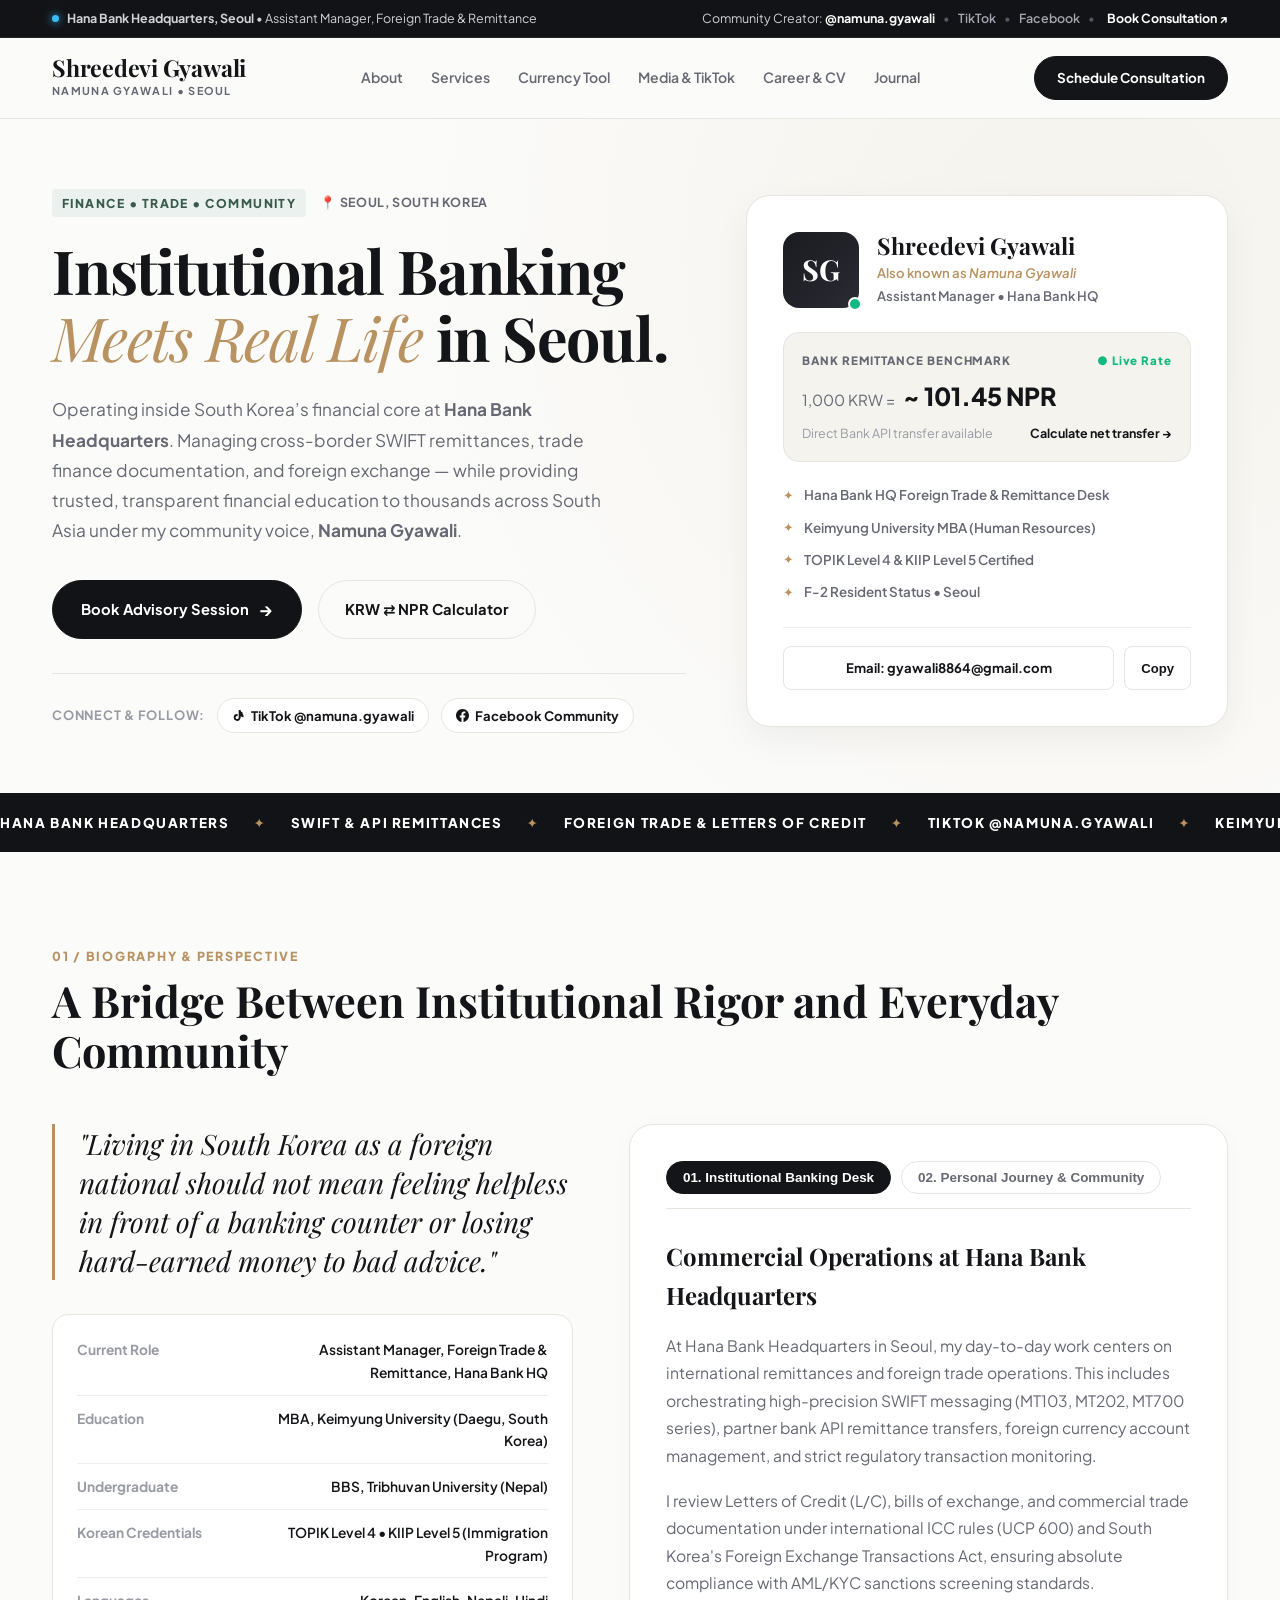
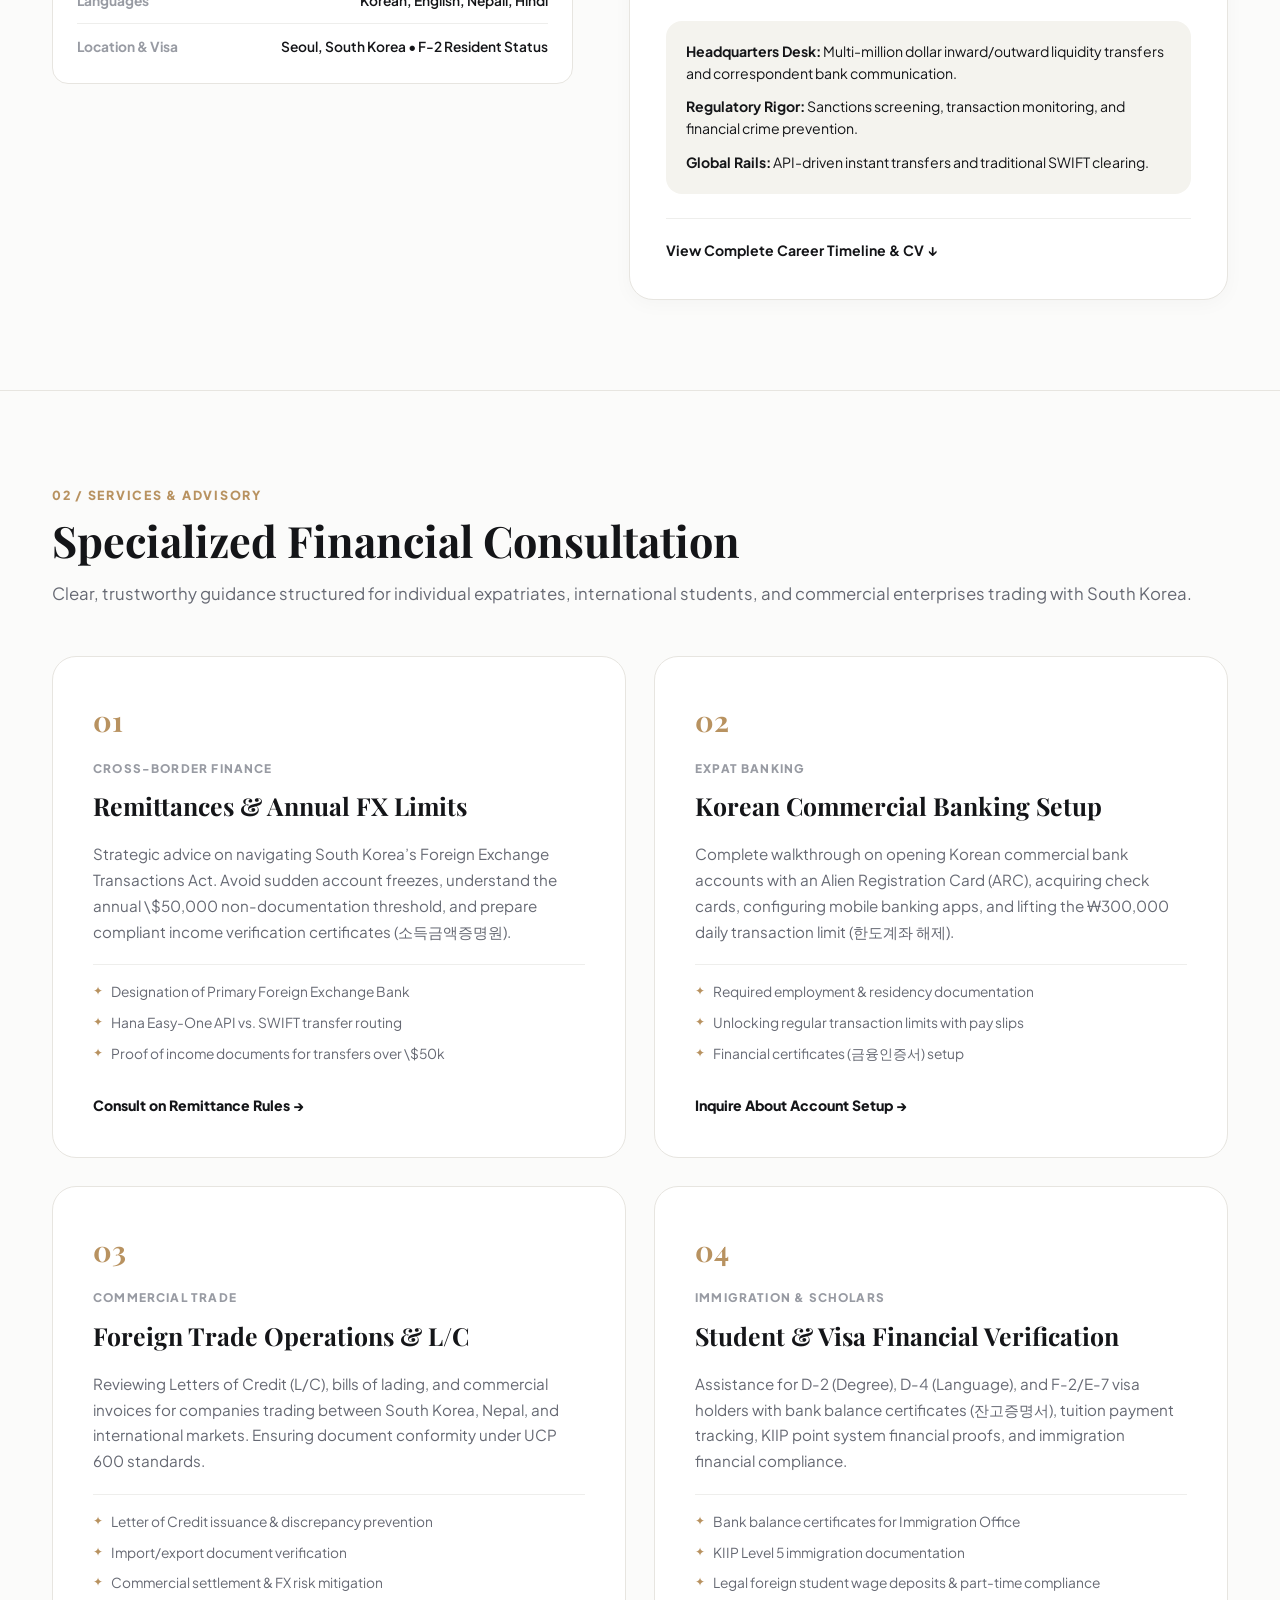
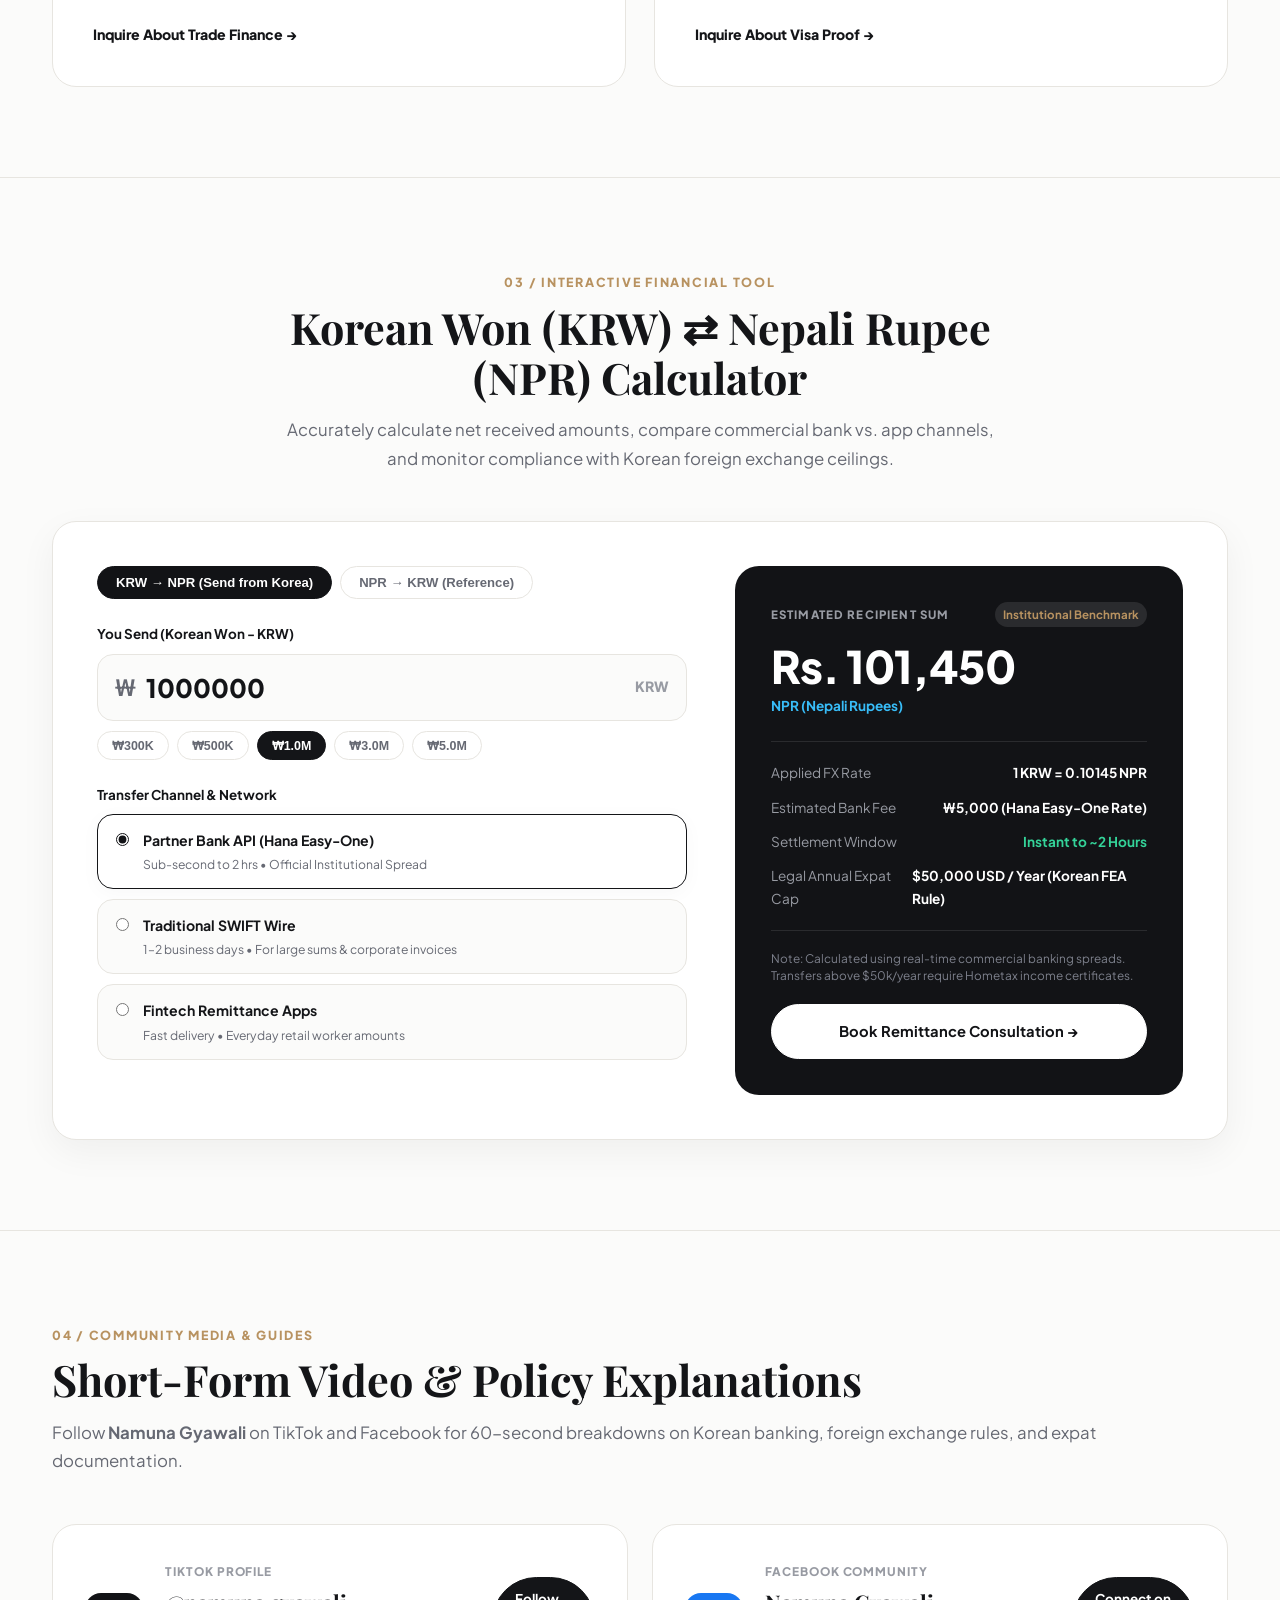
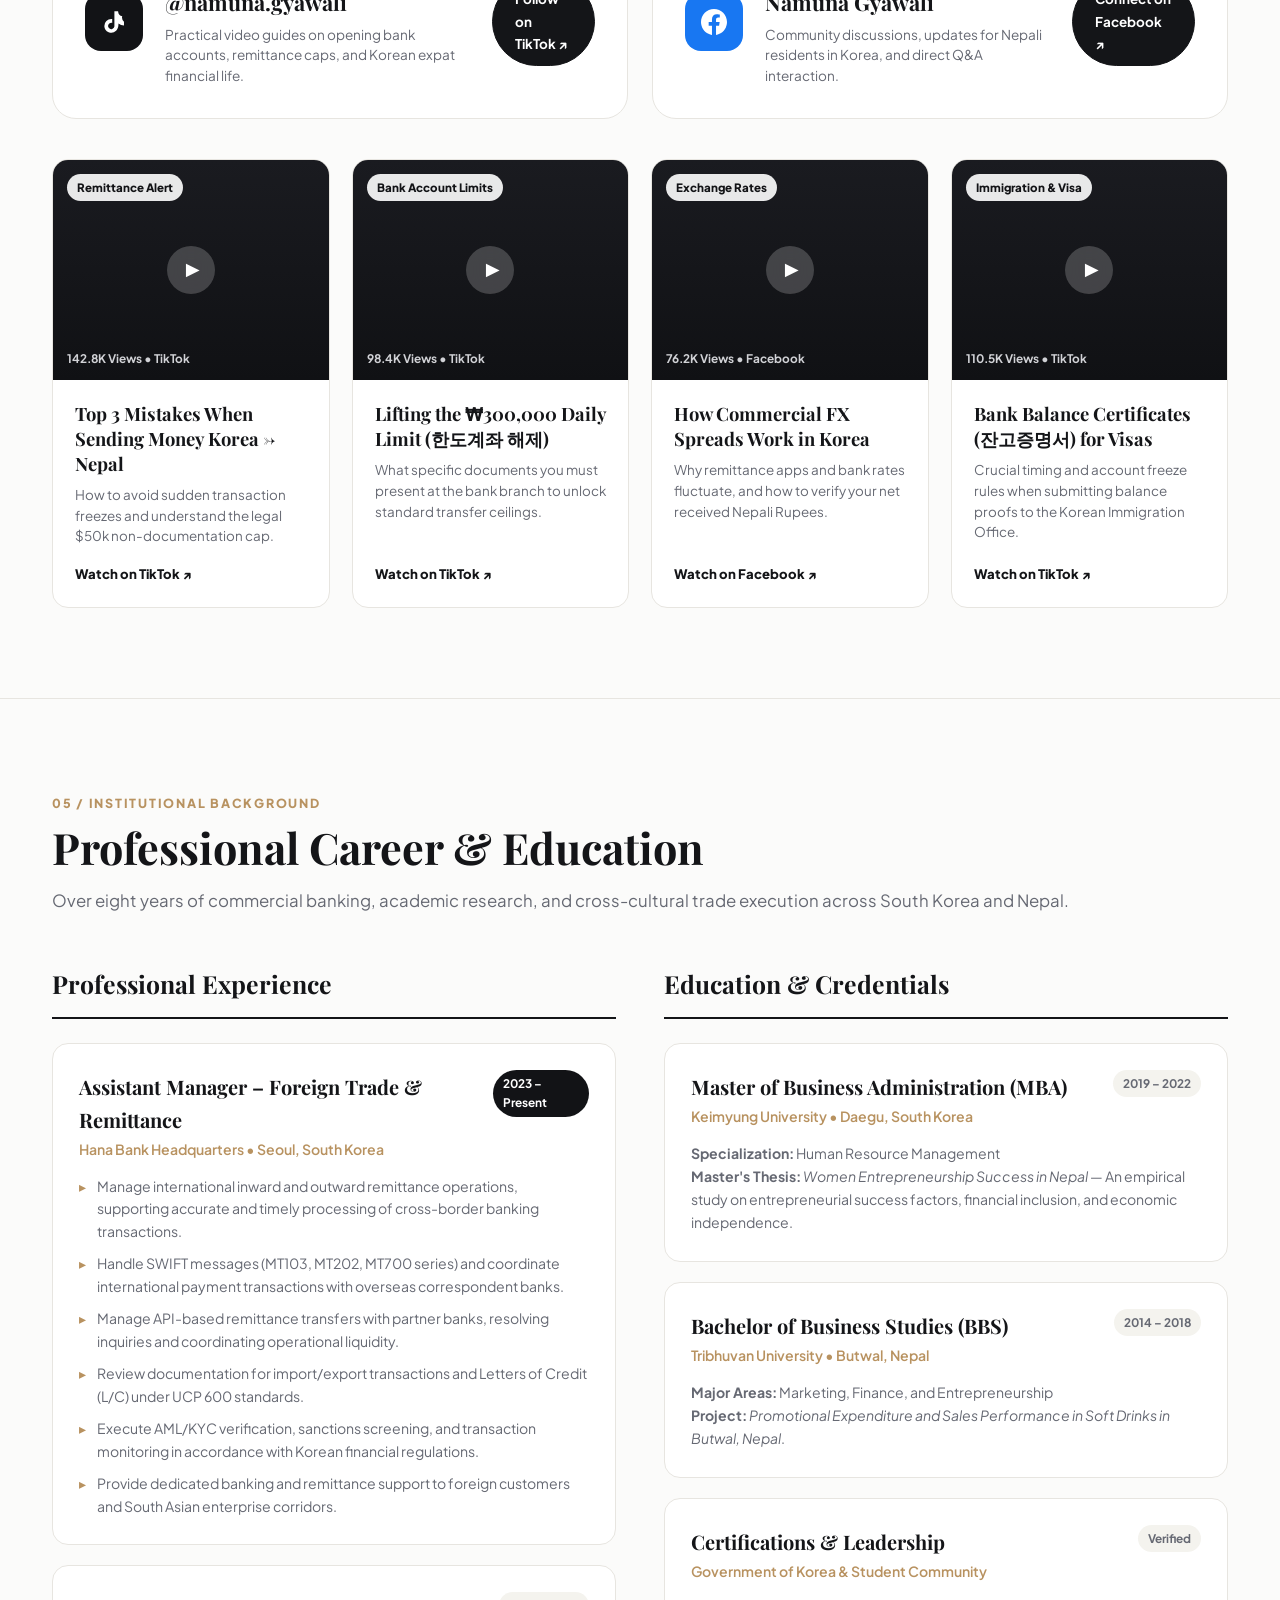
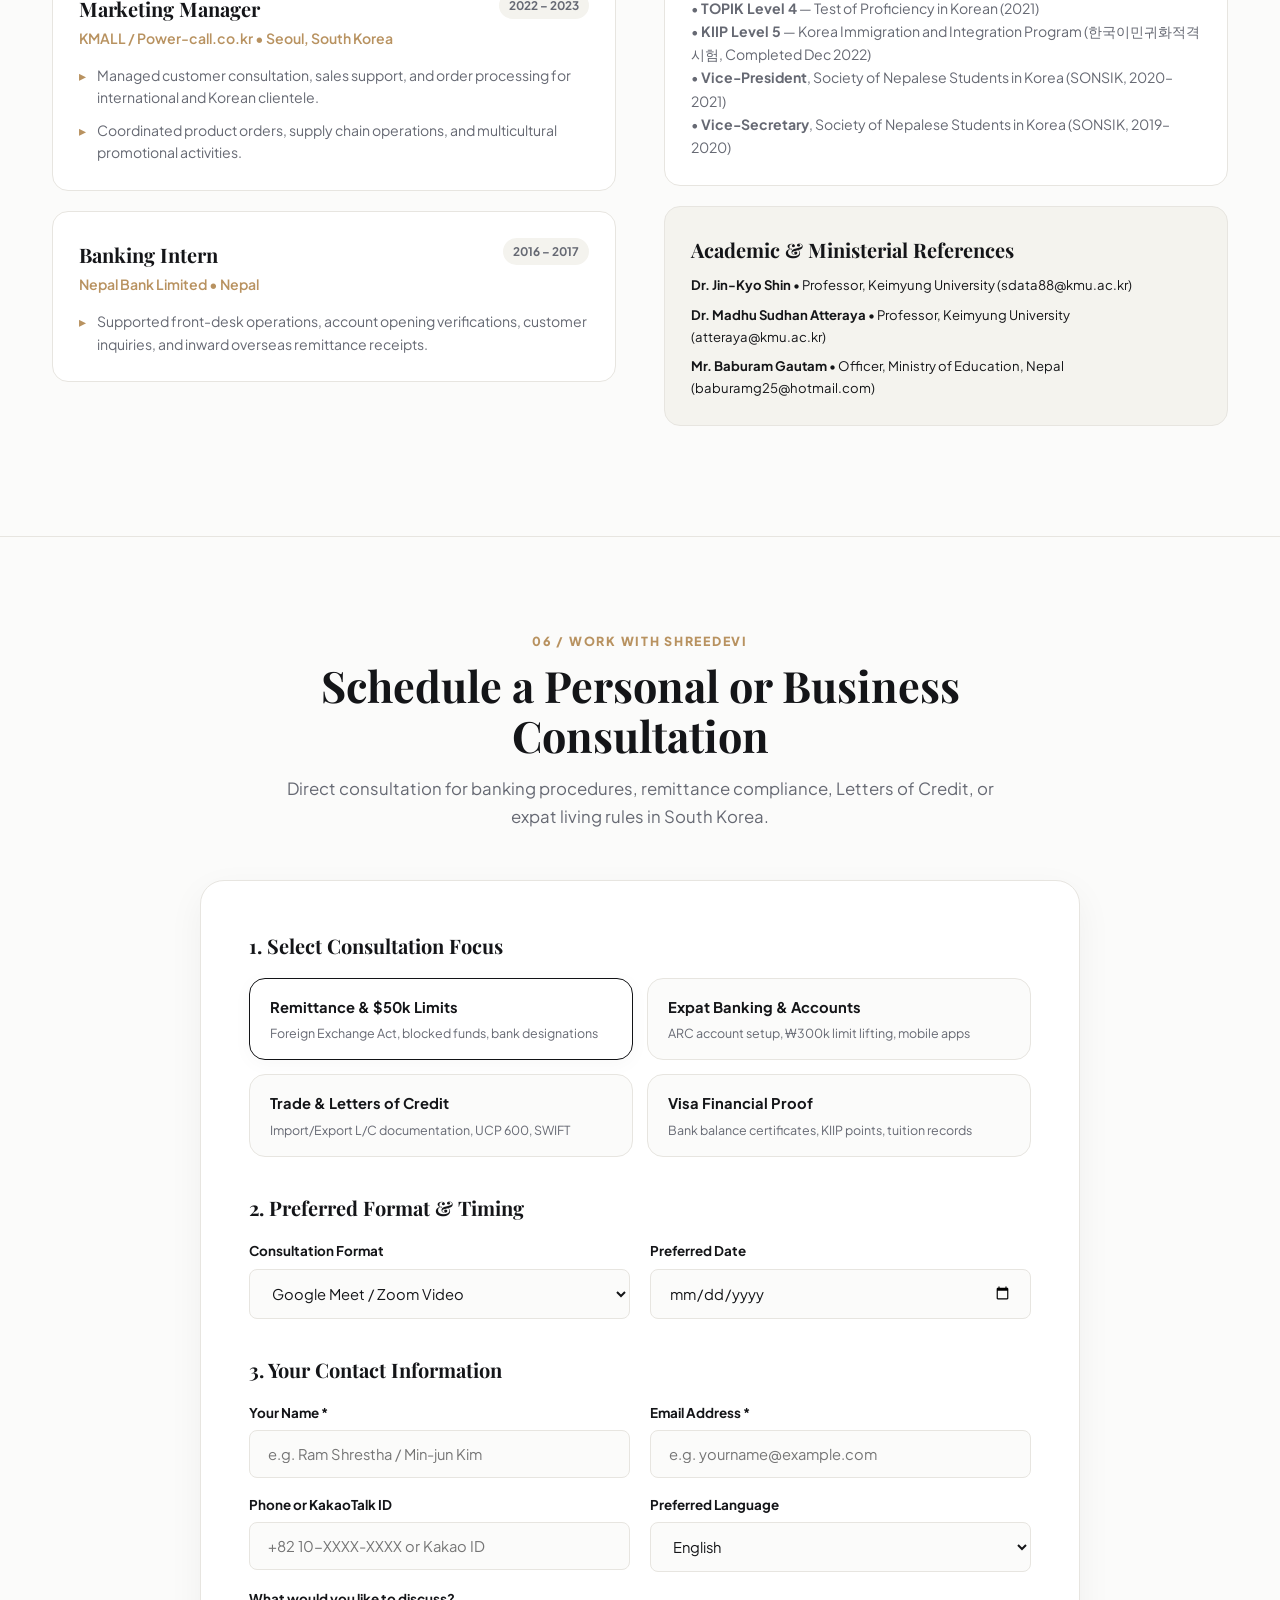
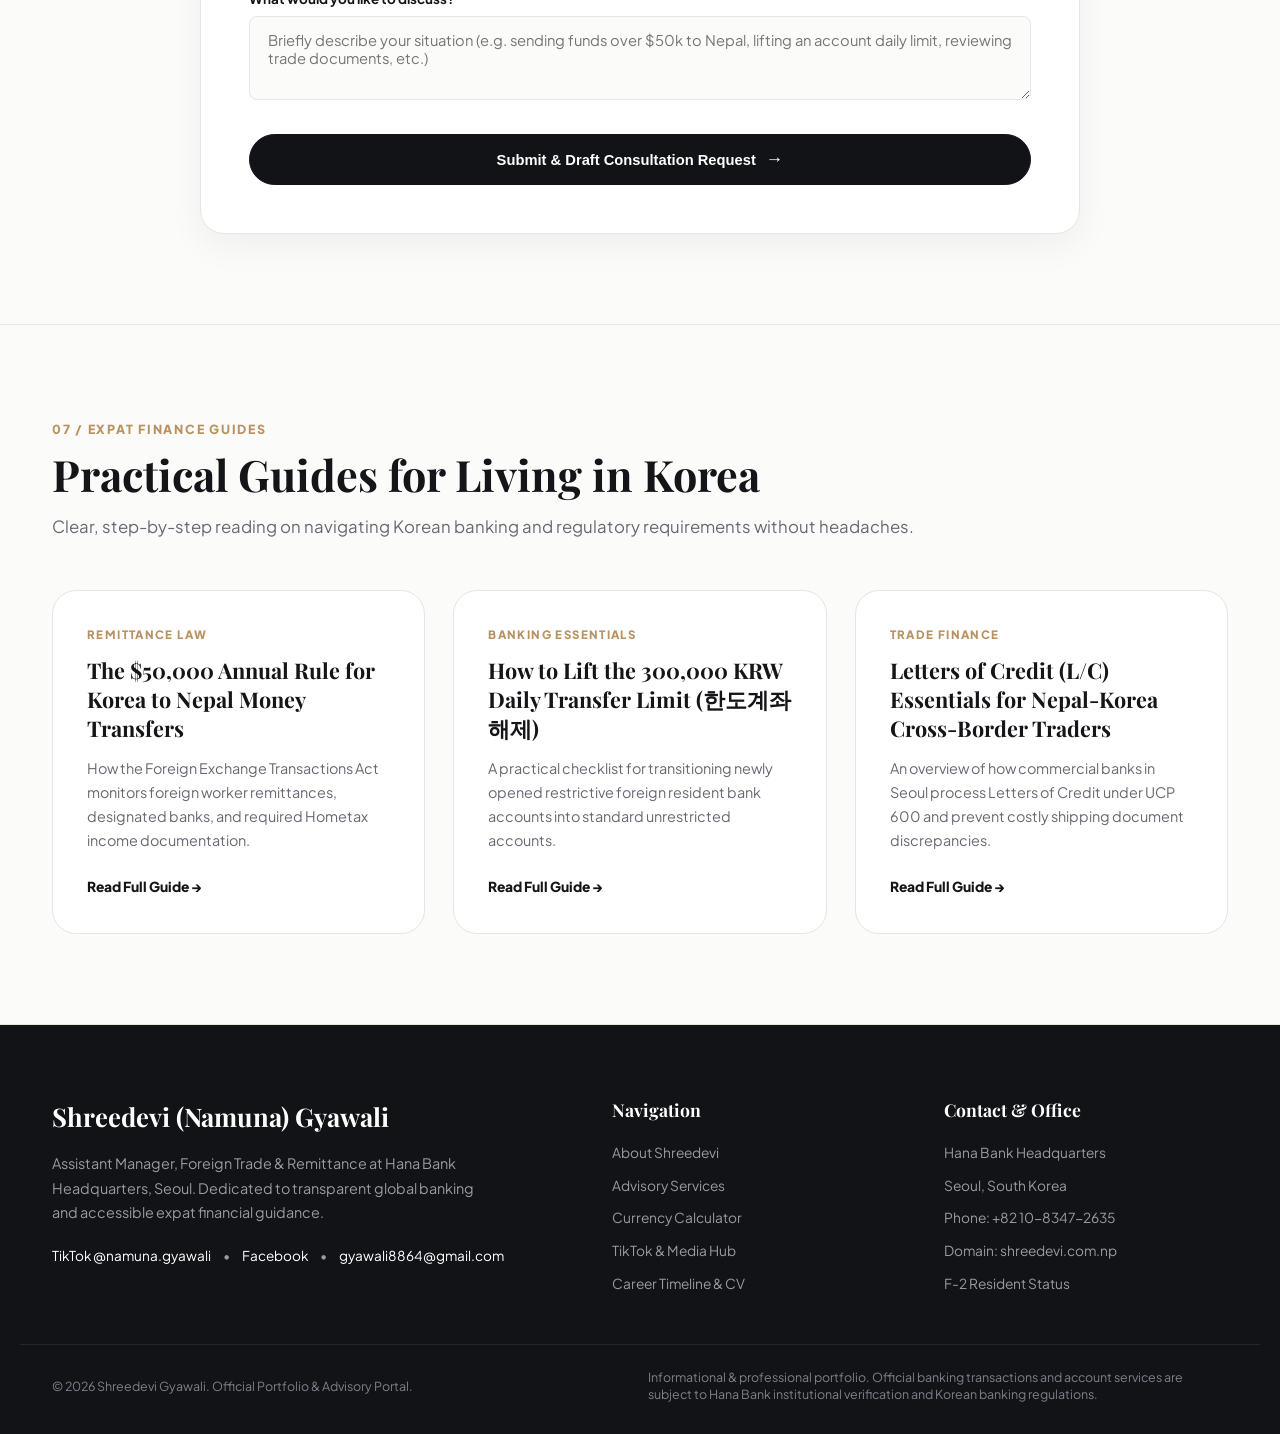
==== commit c5f8a1e4: "refactor: complete redesign into high-end editorial influencer & consultant layout matching Dipa Inh" ====
--- a/index.html
+++ b/index.html
@@ -3,77 +3,63 @@
 <head>
   <meta charset="utf-8" />
   <meta name="viewport" content="width=device-width, initial-scale=1.0" />
-  <title>Shreedevi Gyawali | Assistant Manager – International Banking & Foreign Trade | Hana Bank Seoul</title>
-  <meta name="description" content="Shreedevi Gyawali — Assistant Manager at Hana Bank Headquarters, Seoul. Specialist in international remittances, SWIFT messaging, foreign exchange, L/C trade finance, and financial advisory for foreigners in South Korea." />
-  <meta name="keywords" content="Shreedevi Gyawali, Hana Bank, Korea banking, remittance Korea to Nepal, SWIFT, foreign trade, L/C documentation, Keimyung University MBA, Korea finance guide" />
-  <meta property="og:title" content="Shreedevi Gyawali | International Banking & Trade Specialist" />
-  <meta property="og:description" content="Assistant Manager at Hana Bank HQ Seoul. Specializing in overseas remittance, SWIFT operations, foreign trade documentation, and expat financial guidance." />
-  <meta property="og:type" content="website" />
+  <title>Shreedevi (Namuna) Gyawali — International Banking Specialist & Creator | Seoul, South Korea</title>
+  <meta name="description" content="Official personal website of Shreedevi (Namuna) Gyawali. Assistant Manager at Hana Bank Headquarters in Seoul, specializing in international remittance, foreign trade operations, and community financial advisory." />
+  <meta name="keywords" content="Shreedevi Gyawali, Namuna Gyawali, Hana Bank, Korea banking, remittance Korea to Nepal, SWIFT, foreign trade, Keimyung University MBA, TikTok namuna.gyawali" />
+  <meta property="og:title" content="Shreedevi (Namuna) Gyawali — Banking & Cross-Border Advisory" />
+  <meta property="og:description" content="Assistant Manager at Hana Bank HQ Seoul. Creator behind @namuna.gyawali on TikTok." />
   <meta property="og:url" content="https://shreedevi.com.np/" />
-  <meta name="theme-color" content="#070a13" />
-
-  <!-- Google Fonts: Plus Jakarta Sans & Inter -->
+  <meta name="theme-color" content="#fbfbfa" />
+
+  <!-- Google Fonts: Playfair Display (Editorial Serif) & Plus Jakarta Sans (Modern Geometric) -->
   <link rel="preconnect" href="https://fonts.googleapis.com">
   <link rel="preconnect" href="https://fonts.gstatic.com" crossorigin>
-  <link href="https://fonts.googleapis.com/css2?family=Inter:wght@300;400;500;600;700&family=Plus+Jakarta+Sans:wght@500;600;700;800;900&display=swap" rel="stylesheet">
+  <link href="https://fonts.googleapis.com/css2?family=Playfair+Display:ital,wght@0,400;0,600;0,700;0,800;1,400;1,600&family=Plus+Jakarta+Sans:wght@300;400;500;600;700;800&display=swap" rel="stylesheet">
   
   <link rel="stylesheet" href="style.css" />
 </head>
-<body>
-  <!-- Ambient glow backdrop (Dribbble fintech lighting) -->
-  <div class="glow-orb orb-1"></div>
-  <div class="glow-orb orb-2"></div>
-  <div class="glow-orb orb-3"></div>
-
-  <!-- Announcement / Trust Ticker -->
-  <div class="top-banner">
-    <div class="container banner-inner">
-      <div class="status-indicator">
-        <span class="pulse-dot"></span>
-        <span class="status-text"><strong>Hana Bank Headquarters, Seoul</strong> • Assistant Manager, Foreign Trade & Remittance</span>
-      </div>
-      <div class="banner-right">
-        <a href="https://www.tiktok.com/@namuna.gyawali" target="_blank" rel="noopener noreferrer" class="social-banner-chip tiktok">
-          <svg width="12" height="12" viewBox="0 0 24 24" fill="currentColor"><path d="M19.59 6.69a4.83 4.83 0 0 1-3.77-4.25V2h-3.45v13.67a2.89 2.89 0 0 1-5.2 1.74 2.89 2.89 0 0 1 2.31-4.64c.29 0 .58.04.86.12V9.32a6.34 6.34 0 0 0-.86-.06A6.34 6.34 0 0 0 3.1 15.6a6.34 6.34 0 0 0 10.82 4.48c1.77-1.77 2.3-4.3 2.18-6.73a8.27 8.27 0 0 0 5.12 1.79v-3.45a4.85 4.85 0 0 1-1.63-5z"/></svg>
-          TikTok @namuna.gyawali
+<body class="editorial-body">
+
+  <!-- Top Minimalist Trust Ribbon -->
+  <aside class="top-ribbon">
+    <div class="container ribbon-flex">
+      <div class="ribbon-left">
+        <span class="live-pulse"></span>
+        <span class="ribbon-text"><strong>Hana Bank Headquarters, Seoul</strong> • Assistant Manager, Foreign Trade & Remittance</span>
+      </div>
+      <div class="ribbon-right">
+        <span class="ribbon-alias">Community Creator: <strong>@namuna.gyawali</strong></span>
+        <span class="ribbon-dot">•</span>
+        <a href="https://www.tiktok.com/@namuna.gyawali" target="_blank" rel="noopener noreferrer" class="ribbon-social">TikTok</a>
+        <span class="ribbon-dot">•</span>
+        <a href="https://www.facebook.com/namuna.gyawali.3" target="_blank" rel="noopener noreferrer" class="ribbon-social">Facebook</a>
+        <span class="ribbon-dot">•</span>
+        <a href="#booking" class="ribbon-cta">Book Consultation ↗</a>
+      </div>
+    </div>
+  </aside>
+
+  <!-- Editorial Navigation Header -->
+  <header class="header-nav-wrap">
+    <div class="container">
+      <nav class="main-navbar">
+        <a href="#hero" class="editorial-brand">
+          <span class="brand-title">Shreedevi Gyawali</span>
+          <span class="brand-subtitle">NAMUNA GYAWALI • SEOUL</span>
         </a>
-        <a href="https://www.facebook.com/namuna.gyawali.3" target="_blank" rel="noopener noreferrer" class="social-banner-chip facebook">
-          <svg width="12" height="12" viewBox="0 0 24 24" fill="currentColor"><path d="M24 12.073c0-6.627-5.373-12-12-12s-12 5.373-12 12c0 5.99 4.388 10.954 10.125 11.854v-8.385H7.078v-3.47h3.047V9.43c0-3.007 1.792-4.669 4.533-4.669 1.312 0 2.686.235 2.686.235v2.953H15.83c-1.491 0-1.956.925-1.956 1.874v2.25h3.328l-.532 3.47h-2.796v8.385C19.612 23.027 24 18.062 24 12.073z"/></svg>
-          Facebook
-        </a>
-        <span class="banner-divider">|</span>
-        <a href="#booking" class="banner-link">Book Consultation ↗</a>
-      </div>
-    </div>
-  </div>
-
-  <!-- Main Navigation -->
-  <header class="navbar-wrapper">
-    <div class="container">
-      <nav class="navbar">
-        <a href="#hero" class="brand">
-          <div class="brand-symbol">SG</div>
-          <div class="brand-text">
-            <span class="brand-name">Shreedevi Gyawali</span>
-            <span class="brand-role">International Banking • Foreign Trade</span>
-          </div>
-        </a>
-
-        <div class="nav-links">
-          <a href="#about" class="nav-link">About</a>
-          <a href="#competencies" class="nav-link">Competencies</a>
-          <a href="#calculator" class="nav-link">Exchange Calculator</a>
-          <a href="#services" class="nav-link">Services</a>
-          <a href="#media" class="nav-link highlight-pill">Media & Videos</a>
-          <a href="#experience" class="nav-link">Experience</a>
-          <a href="#booking" class="nav-link highlight">Consultation</a>
-        </div>
-
-        <div class="nav-actions">
-          <a href="#booking" class="btn btn-outline btn-sm">Schedule Call</a>
-          <a href="#contact" class="btn btn-primary btn-sm">Get in Touch</a>
-          <button class="mobile-toggle" id="mobileToggle" aria-label="Toggle navigation">
-            <span></span>
+
+        <div class="navbar-center-links">
+          <a href="#about" class="nav-item">About</a>
+          <a href="#services" class="nav-item">Services</a>
+          <a href="#calculator" class="nav-item">Currency Tool</a>
+          <a href="#media" class="nav-item">Media & TikTok</a>
+          <a href="#experience" class="nav-item">Career & CV</a>
+          <a href="#insights" class="nav-item">Journal</a>
+        </div>
+
+        <div class="navbar-action">
+          <a href="#booking" class="btn-editorial-pill">Schedule Consultation</a>
+          <button class="mobile-hamburger" id="mobileToggle" aria-label="Open navigation menu">
             <span></span>
             <span></span>
           </button>
@@ -81,1015 +67,782 @@
       </nav>
     </div>
 
-    <!-- Mobile Navigation Drawer -->
-    <div class="mobile-drawer" id="mobileDrawer">
-      <a href="#about" class="mobile-link">About Shreedevi (Namuna)</a>
-      <a href="#competencies" class="mobile-link">Core Competencies</a>
-      <a href="#calculator" class="mobile-link">KRW ⇄ NPR Calculator</a>
-      <a href="#services" class="mobile-link">Services & Advisory</a>
-      <a href="#media" class="mobile-link">TikTok & Media Hub</a>
-      <a href="#experience" class="mobile-link">Career Experience</a>
-      <a href="#insights" class="mobile-link">Guides & Blog</a>
-      <a href="#booking" class="mobile-link">Book Consultation</a>
-      <div class="mobile-actions">
-        <a href="#booking" class="btn btn-primary btn-block">Schedule Meeting</a>
-      </div>
+    <!-- Mobile Drawer -->
+    <div class="mobile-menu-drawer" id="mobileDrawer">
+      <a href="#about" class="m-link">About Shreedevi</a>
+      <a href="#services" class="m-link">Advisory & Services</a>
+      <a href="#calculator" class="m-link">KRW ⇄ NPR Calculator</a>
+      <a href="#media" class="m-link">TikTok & Social Media</a>
+      <a href="#experience" class="m-link">Career Experience & Education</a>
+      <a href="#insights" class="m-link">Guides & Articles</a>
+      <a href="#booking" class="m-link highlight">Book a Consultation</a>
     </div>
   </header>
 
   <main>
-    <!-- HERO SECTION (Inspired by Dribbble 17988724 & 25640415) -->
-    <section class="hero-section" id="hero">
-      <div class="container hero-grid">
-        <div class="hero-content">
-          <div class="badge-cluster">
-            <span class="hero-pill accent-pill">
-              <svg width="14" height="14" viewBox="0 0 24 24" fill="none" stroke="currentColor" stroke-width="2.5"><path d="M12 2L2 7l10 5 10-5-10-5zM2 17l10 5 10-5M2 12l10 5 10-5"/></svg>
-              Hana Bank Headquarters
-            </span>
-            <span class="hero-pill">Foreign Trade & Remittance</span>
-            <span class="hero-pill teal-pill">Keimyung MBA</span>
-          </div>
-
-          <h1 class="hero-headline">
-            Institutional Banking & <br>
-            <span class="gradient-text">Cross-Border Finance</span><br>
-            Made Transparent.
+    <!-- HERO SECTION (Editorial Influencer & Executive Showcase) -->
+    <section class="editorial-hero" id="hero">
+      <div class="container hero-editorial-grid">
+        
+        <!-- Left Hero Text Column -->
+        <div class="hero-text-block">
+          <div class="hero-category-label">
+            <span class="kicker-tag">FINANCE • TRADE • COMMUNITY</span>
+            <span class="kicker-location">📍 SEOUL, SOUTH KOREA</span>
+          </div>
+
+          <h1 class="hero-display-title">
+            Institutional Banking <br>
+            <em class="serif-emphasis">Meets Real Life</em> in Seoul.
           </h1>
 
-          <p class="hero-subtext">
-            Operating at the heart of South Korea’s financial center in Seoul. Known widely across the international and Nepali community as <strong>Namuna Gyawali</strong> for practical banking explainers. Managing institutional SWIFT remittances, API transfers, foreign trade operations, and regulatory compliance at Hana Bank HQ.
+          <p class="hero-paragraph">
+            Operating inside South Korea’s financial core at <strong>Hana Bank Headquarters</strong>. Managing cross-border SWIFT remittances, trade finance documentation, and foreign exchange — while providing trusted, transparent financial education to thousands across South Asia under my community voice, <strong>Namuna Gyawali</strong>.
           </p>
 
-          <div class="hero-social-pills">
-            <a href="https://www.tiktok.com/@namuna.gyawali" target="_blank" rel="noopener noreferrer" class="social-pill-btn tiktok">
-              <svg width="15" height="15" viewBox="0 0 24 24" fill="currentColor"><path d="M19.59 6.69a4.83 4.83 0 0 1-3.77-4.25V2h-3.45v13.67a2.89 2.89 0 0 1-5.2 1.74 2.89 2.89 0 0 1 2.31-4.64c.29 0 .58.04.86.12V9.32a6.34 6.34 0 0 0-.86-.06A6.34 6.34 0 0 0 3.1 15.6a6.34 6.34 0 0 0 10.82 4.48c1.77-1.77 2.3-4.3 2.18-6.73a8.27 8.27 0 0 0 5.12 1.79v-3.45a4.85 4.85 0 0 1-1.63-5z"/></svg>
-              <span>Watch on TikTok <strong>@namuna.gyawali</strong></span>
+          <div class="hero-btn-row">
+            <a href="#booking" class="btn-dark-primary">
+              <span>Book Advisory Session</span>
+              <span class="arrow-glyph">→</span>
             </a>
-            <a href="https://www.facebook.com/namuna.gyawali.3" target="_blank" rel="noopener noreferrer" class="social-pill-btn facebook">
-              <svg width="15" height="15" viewBox="0 0 24 24" fill="currentColor"><path d="M24 12.073c0-6.627-5.373-12-12-12s-12 5.373-12 12c0 5.99 4.388 10.954 10.125 11.854v-8.385H7.078v-3.47h3.047V9.43c0-3.007 1.792-4.669 4.533-4.669 1.312 0 2.686.235 2.686.235v2.953H15.83c-1.491 0-1.956.925-1.956 1.874v2.25h3.328l-.532 3.47h-2.796v8.385C19.612 23.027 24 18.062 24 12.073z"/></svg>
+            <a href="#calculator" class="btn-outline-minimal">
+              <span>KRW ⇄ NPR Calculator</span>
+            </a>
+          </div>
+
+          <!-- Social Credibility Strip -->
+          <div class="hero-social-strip">
+            <span class="social-strip-label">Connect & Follow:</span>
+            <a href="https://www.tiktok.com/@namuna.gyawali" target="_blank" rel="noopener noreferrer" class="social-tag-pill tiktok-pill">
+              <svg width="13" height="13" viewBox="0 0 24 24" fill="currentColor"><path d="M19.59 6.69a4.83 4.83 0 0 1-3.77-4.25V2h-3.45v13.67a2.89 2.89 0 0 1-5.2 1.74 2.89 2.89 0 0 1 2.31-4.64c.29 0 .58.04.86.12V9.32a6.34 6.34 0 0 0-.86-.06A6.34 6.34 0 0 0 3.1 15.6a6.34 6.34 0 0 0 10.82 4.48c1.77-1.77 2.3-4.3 2.18-6.73a8.27 8.27 0 0 0 5.12 1.79v-3.45a4.85 4.85 0 0 1-1.63-5z"/></svg>
+              <span>TikTok @namuna.gyawali</span>
+            </a>
+            <a href="https://www.facebook.com/namuna.gyawali.3" target="_blank" rel="noopener noreferrer" class="social-tag-pill facebook-pill">
+              <svg width="13" height="13" viewBox="0 0 24 24" fill="currentColor"><path d="M24 12.073c0-6.627-5.373-12-12-12s-12 5.373-12 12c0 5.99 4.388 10.954 10.125 11.854v-8.385H7.078v-3.47h3.047V9.43c0-3.007 1.792-4.669 4.533-4.669 1.312 0 2.686.235 2.686.235v2.953H15.83c-1.491 0-1.956.925-1.956 1.874v2.25h3.328l-.532 3.47h-2.796v8.385C19.612 23.027 24 18.062 24 12.073z"/></svg>
               <span>Facebook Community</span>
             </a>
           </div>
-
-          <div class="hero-cta-group">
-            <a href="#calculator" class="btn btn-primary btn-lg">
-              <svg width="18" height="18" viewBox="0 0 24 24" fill="none" stroke="currentColor" stroke-width="2"><rect x="2" y="4" width="20" height="16" rx="2"/><line x1="6" y1="8" x2="6" y2="8"/><line x1="10" y1="8" x2="10" y2="8"/><line x1="14" y1="8" x2="14" y2="8"/><line x1="18" y1="8" x2="18" y2="8"/><line x1="6" y1="12" x2="18" y2="12"/><line x1="6" y1="16" x2="18" y2="16"/></svg>
-              Try KRW ⇄ NPR Calculator
-            </a>
-            <a href="#booking" class="btn btn-glass btn-lg">
-              <svg width="18" height="18" viewBox="0 0 24 24" fill="none" stroke="currentColor" stroke-width="2"><rect x="3" y="4" width="18" height="18" rx="2" ry="2"/><line x1="16" y1="2" x2="16" y2="6"/><line x1="8" y1="2" x2="8" y2="6"/><line x1="3" y1="10" x2="21" y2="10"/></svg>
-              Book Consultation
-            </a>
-          </div>
-
-          <div class="hero-metrics">
-            <div class="metric-card">
-              <div class="metric-number">8+ <span class="unit">Years</span></div>
-              <div class="metric-label">Finance & Business Acumen</div>
-            </div>
-            <div class="metric-card">
-              <div class="metric-number">100%</div>
-              <div class="metric-label">AML/KYC Regulatory Compliance</div>
-            </div>
-            <div class="metric-card">
-              <div class="metric-number">4 <span class="unit">Langs</span></div>
-              <div class="metric-label">Korean, English, Nepali, Hindi</div>
-            </div>
-          </div>
-        </div>
-
-        <!-- Hero Financial Snapshot Card (Dribbble 25640415 Inspired) -->
-        <div class="hero-widget-col">
-          <div class="glass-card hero-fintech-card">
-            <!-- Card Header -->
-            <div class="fintech-card-header">
-              <div class="avatar-holder">
-                <div class="avatar-initials">SG</div>
-                <div class="verified-badge" title="Verified Banking Professional">✓</div>
-              </div>
-              <div class="user-meta">
-                <h3 class="user-name">Shreedevi Gyawali</h3>
-                <div class="user-aka-badge">
-                  <span>Community: <strong>Namuna Gyawali</strong></span>
-                </div>
-                <p class="user-title">Assistant Manager • Hana Bank HQ</p>
-                <div class="user-location">
-                  <svg width="12" height="12" viewBox="0 0 24 24" fill="none" stroke="currentColor" stroke-width="2"><path d="M21 10c0 7-9 13-9 13s-9-6-9-13a9 9 0 0 1 18 0z"/><circle cx="12" cy="10" r="3"/></svg>
-                  Seoul, South Korea • F-2 Resident
-                </div>
-              </div>
-            </div>
-
-            <!-- Mini Live Ticker -->
-            <div class="mini-ticker-box">
-              <div class="ticker-top">
-                <span class="ticker-label">LIVE EXCHANGE ESTIMATOR</span>
-                <span class="ticker-badge green-badge">● Market Open</span>
-              </div>
-              <div class="ticker-rate">
-                <span class="currency-pair">1,000 KRW =</span>
-                <span class="converted-val" id="heroQuickRate">~ 101.45 NPR</span>
-              </div>
-              <div class="ticker-footer">
-                <span>Real-time Bank Remittance Benchmark</span>
-                <a href="#calculator" class="card-inline-link">Full Calculator →</a>
-              </div>
-            </div>
-
-            <!-- Specialization Highlights -->
-            <div class="card-spec-grid">
-              <div class="spec-item">
-                <span class="spec-icon">⚡</span>
-                <div>
-                  <div class="spec-title">API Remittance</div>
-                  <div class="spec-desc">Instant cross-border settlement</div>
-                </div>
-              </div>
-              <div class="spec-item">
-                <span class="spec-icon">🌐</span>
-                <div>
-                  <div class="spec-title">SWIFT Messaging</div>
-                  <div class="spec-desc">Global correspondent banking</div>
-                </div>
-              </div>
-              <div class="spec-item">
-                <span class="spec-icon">📜</span>
-                <div>
-                  <div class="spec-title">Letters of Credit (L/C)</div>
-                  <div class="spec-desc">Import/export trade security</div>
-                </div>
-              </div>
-              <div class="spec-item">
-                <span class="spec-icon">🛡️</span>
-                <div>
-                  <div class="spec-title">Sanctions & KYC</div>
-                  <div class="spec-desc">Transaction monitoring rigor</div>
-                </div>
-              </div>
-            </div>
-
-            <!-- Action buttons inside card -->
-            <div class="card-action-bar">
-              <a href="mailto:gyawali8864@gmail.com" class="btn btn-outline btn-block btn-sm">
-                <svg width="14" height="14" viewBox="0 0 24 24" fill="none" stroke="currentColor" stroke-width="2"><path d="M4 4h16c1.1 0 2 .9 2 2v12c0 1.1-.9 2-2 2H4c-1.1 0-2-.9-2-2V6c0-1.1.9-2 2-2z"/><polyline points="22,6 12,13 2,6"/></svg>
-                Email Shreedevi
-              </a>
-              <button class="btn btn-glass btn-sm" id="quickCopyEmail" data-email="gyawali8864@gmail.com" title="Copy Email">
-                Copy
+        </div>
+
+        <!-- Right Hero Editorial Showcase Card -->
+        <div class="hero-visual-card-wrap">
+          <div class="editorial-portrait-frame">
+            <!-- Portrait Top Header -->
+            <div class="portrait-header">
+              <div class="portrait-avatar-box">
+                <span class="portrait-initials">SG</span>
+                <span class="badge-status-dot" title="Active Banking Officer"></span>
+              </div>
+              <div class="portrait-titles">
+                <div class="p-name">Shreedevi Gyawali</div>
+                <div class="p-alias">Also known as <em>Namuna Gyawali</em></div>
+                <div class="p-role">Assistant Manager • Hana Bank HQ</div>
+              </div>
+            </div>
+
+            <!-- Middle Quick Rate Snapshot -->
+            <div class="portrait-rate-box">
+              <div class="rate-box-top">
+                <span class="r-caption">BANK REMITTANCE BENCHMARK</span>
+                <span class="r-live">● Live Rate</span>
+              </div>
+              <div class="r-digits">
+                <span class="r-pair">1,000 KRW =</span>
+                <span class="r-val" id="heroQuickRate">~ 101.45 NPR</span>
+              </div>
+              <div class="r-meta">
+                <span>Direct Bank API transfer available</span>
+                <a href="#calculator" class="r-link">Calculate net transfer →</a>
+              </div>
+            </div>
+
+            <!-- Credentials Badges -->
+            <div class="portrait-tags-list">
+              <div class="p-tag-item">
+                <span class="tag-bullet">✦</span>
+                <span>Hana Bank HQ Foreign Trade & Remittance Desk</span>
+              </div>
+              <div class="p-tag-item">
+                <span class="tag-bullet">✦</span>
+                <span>Keimyung University MBA (Human Resources)</span>
+              </div>
+              <div class="p-tag-item">
+                <span class="tag-bullet">✦</span>
+                <span>TOPIK Level 4 & KIIP Level 5 Certified</span>
+              </div>
+              <div class="p-tag-item">
+                <span class="tag-bullet">✦</span>
+                <span>F-2 Resident Status • Seoul</span>
+              </div>
+            </div>
+
+            <!-- Card Bottom Bar -->
+            <div class="portrait-card-footer">
+              <a href="mailto:gyawali8864@gmail.com" class="p-action-btn email-btn">Email: gyawali8864@gmail.com</a>
+              <button class="p-action-btn copy-btn" id="quickCopyEmail" data-email="gyawali8864@gmail.com" title="Copy Email">Copy</button>
+            </div>
+          </div>
+        </div>
+
+      </div>
+    </section>
+
+    <!-- EDITORIAL MARQUEE TICKER (High-End Studio Vibe) -->
+    <div class="marquee-strip">
+      <div class="marquee-track">
+        <span>HANA BANK HEADQUARTERS</span>
+        <span class="m-star">✦</span>
+        <span>SWIFT & API REMITTANCES</span>
+        <span class="m-star">✦</span>
+        <span>FOREIGN TRADE & LETTERS OF CREDIT</span>
+        <span class="m-star">✦</span>
+        <span>TIKTOK @NAMUNA.GYAWALI</span>
+        <span class="m-star">✦</span>
+        <span>KEIMYUNG UNIVERSITY MBA</span>
+        <span class="m-star">✦</span>
+        <span>KOREA EXPAT BANKING ADVISORY</span>
+        <span class="m-star">✦</span>
+        <span>AML & REGULATORY COMPLIANCE</span>
+        <span class="m-star">✦</span>
+        <span>HANA BANK HEADQUARTERS</span>
+        <span class="m-star">✦</span>
+        <span>SWIFT & API REMITTANCES</span>
+        <span class="m-star">✦</span>
+        <span>FOREIGN TRADE & LETTERS OF CREDIT</span>
+        <span class="m-star">✦</span>
+        <span>TIKTOK @NAMUNA.GYAWALI</span>
+        <span class="m-star">✦</span>
+      </div>
+    </div>
+
+    <!-- ABOUT SECTION (Magazine Editorial Layout with Persona Switcher) -->
+    <section class="editorial-section about-editorial" id="about">
+      <div class="container">
+        
+        <div class="section-top-label">
+          <span class="section-eyebrow">01 / BIOGRAPHY & PERSPECTIVE</span>
+          <h2 class="editorial-heading">A Bridge Between Institutional Rigor and Everyday Community</h2>
+        </div>
+
+        <div class="about-two-col-grid">
+          <!-- Left Column: Big Philosophy Quote -->
+          <div class="about-quote-col">
+            <blockquote class="lead-quote">
+              "Living in South Korea as a foreign national should not mean feeling helpless in front of a banking counter or losing hard-earned money to bad advice."
+            </blockquote>
+            
+            <div class="bio-spec-table">
+              <div class="spec-row">
+                <span class="spec-key">Current Role</span>
+                <span class="spec-val">Assistant Manager, Foreign Trade & Remittance, Hana Bank HQ</span>
+              </div>
+              <div class="spec-row">
+                <span class="spec-key">Education</span>
+                <span class="spec-val">MBA, Keimyung University (Daegu, South Korea)</span>
+              </div>
+              <div class="spec-row">
+                <span class="spec-key">Undergraduate</span>
+                <span class="spec-val">BBS, Tribhuvan University (Nepal)</span>
+              </div>
+              <div class="spec-row">
+                <span class="spec-key">Korean Credentials</span>
+                <span class="spec-val">TOPIK Level 4 • KIIP Level 5 (Immigration Program)</span>
+              </div>
+              <div class="spec-row">
+                <span class="spec-key">Languages</span>
+                <span class="spec-val">Korean, English, Nepali, Hindi</span>
+              </div>
+              <div class="spec-row">
+                <span class="spec-key">Location & Visa</span>
+                <span class="spec-val">Seoul, South Korea • F-2 Resident Status</span>
+              </div>
+            </div>
+          </div>
+
+          <!-- Right Column: Interactive Persona Tabs (Corporate vs Personal) -->
+          <div class="about-story-col">
+            <!-- Tabs Header -->
+            <div class="story-tabs-nav">
+              <button class="story-tab-btn active" id="tabInstitutional">
+                <span>01. Institutional Banking Desk</span>
               </button>
-            </div>
-          </div>
-        </div>
+              <button class="story-tab-btn" id="tabPersonal">
+                <span>02. Personal Journey & Community</span>
+              </button>
+            </div>
+
+            <!-- Tab 1: Corporate Banking Profile -->
+            <div id="contentInstitutional" class="story-tab-body active">
+              <h3 class="story-subheading">Commercial Operations at Hana Bank Headquarters</h3>
+              <p class="story-p">
+                At Hana Bank Headquarters in Seoul, my day-to-day work centers on international remittances and foreign trade operations. This includes orchestrating high-precision SWIFT messaging (MT103, MT202, MT700 series), partner bank API remittance transfers, foreign currency account management, and strict regulatory transaction monitoring.
+              </p>
+              <p class="story-p">
+                I review Letters of Credit (L/C), bills of exchange, and commercial trade documentation under international ICC rules (UCP 600) and South Korea's Foreign Exchange Transactions Act, ensuring absolute compliance with AML/KYC sanctions screening standards.
+              </p>
+              <div class="story-highlights-box">
+                <div class="h-item"><strong>Headquarters Desk:</strong> Multi-million dollar inward/outward liquidity transfers and correspondent bank communication.</div>
+                <div class="h-item"><strong>Regulatory Rigor:</strong> Sanctions screening, transaction monitoring, and financial crime prevention.</div>
+                <div class="h-item"><strong>Global Rails:</strong> API-driven instant transfers and traditional SWIFT clearing.</div>
+              </div>
+            </div>
+
+            <!-- Tab 2: Personal Story & Community (Namuna Gyawali) -->
+            <div id="contentPersonal" class="story-tab-body" style="display:none;">
+              <h3 class="story-subheading">From Butwal, Nepal to Seoul & Beyond</h3>
+              <p class="story-p">
+                My professional path began in Nepal, where I earned my Bachelor of Business Studies (BBS) and completed my banking internship at Nepal Bank Limited. In 2019, I arrived in South Korea to pursue my Master of Business Administration (MBA) at Keimyung University in Daegu, specializing in Human Resource Management.
+              </p>
+              <p class="story-p">
+                My master’s thesis, <em>"Women Entrepreneurship Success in Nepal,"</em> explored how financial independence and community access create lasting social change. During university, I served as <strong>Vice-President and Vice-Secretary of SONSIK (Society of Nepalese Students in Korea)</strong>, supporting hundreds of foreign students adapting to Korean culture.
+              </p>
+              <p class="story-p">
+                Recognizing how language barriers and banking jargon regularly cause foreign residents to experience blocked accounts and remittance delays, I began sharing clear, educational video guides on TikTok as <strong>Namuna Gyawali</strong> (<a href="https://www.tiktok.com/@namuna.gyawali" target="_blank" class="editorial-link">@namuna.gyawali</a>) and Facebook.
+              </p>
+              <div class="story-highlights-box">
+                <div class="h-item"><strong>MBA Research:</strong> Academic focus on entrepreneurship, economic inclusion, and cross-border finance.</div>
+                <div class="h-item"><strong>Civic Service:</strong> Former Vice-President, Society of Nepalese Students in Korea (SONSIK).</div>
+                <div class="h-item"><strong>Community Voice:</strong> Demystifying Korean administrative procedures for South Asian expats.</div>
+              </div>
+            </div>
+
+            <div class="story-footer-cta">
+              <a href="#experience" class="editorial-link-btn">View Complete Career Timeline & CV ↓</a>
+            </div>
+          </div>
+
+        </div>
+
       </div>
     </section>
 
-    <!-- TRUST LOGO STRIP / PARTNER ECOSYSTEM -->
-    <section class="trust-strip">
+    <!-- SERVICES & ADVISORY SECTION (Editorial 01-04 Cards) -->
+    <section class="editorial-section services-editorial" id="services">
       <div class="container">
-        <p class="trust-title">EXPERIENCE & INSTITUTIONAL ECOSYSTEM</p>
-        <div class="partner-chips">
-          <div class="chip-item"><span>Hana Bank Headquarters</span></div>
-          <div class="chip-item"><span>SWIFT Network</span></div>
-          <div class="chip-item"><span>API Cross-Border Banking</span></div>
-          <div class="chip-item"><span>Keimyung University (MBA)</span></div>
-          <div class="chip-item"><span>Nepal Bank Limited</span></div>
-          <div class="chip-item"><span>SONSIK Leadership</span></div>
-          <div class="chip-item"><span>KIIP Level 5 Verified</span></div>
-        </div>
+        
+        <div class="section-top-label">
+          <span class="section-eyebrow">02 / SERVICES & ADVISORY</span>
+          <h2 class="editorial-heading">Specialized Financial Consultation</h2>
+          <p class="section-subtext">Clear, trustworthy guidance structured for individual expatriates, international students, and commercial enterprises trading with South Korea.</p>
+        </div>
+
+        <div class="editorial-services-grid">
+          
+          <!-- Service 01 -->
+          <article class="service-editorial-card">
+            <div class="service-num">01</div>
+            <div class="service-card-body">
+              <span class="service-category">CROSS-BORDER FINANCE</span>
+              <h3 class="service-h3">Remittances & Annual FX Limits</h3>
+              <p class="service-text">
+                Strategic advice on navigating South Korea’s Foreign Exchange Transactions Act. Avoid sudden account freezes, understand the annual \$50,000 non-documentation threshold, and prepare compliant income verification certificates (소득금액증명원).
+              </p>
+              <ul class="service-specs-list">
+                <li>Designation of Primary Foreign Exchange Bank</li>
+                <li>Hana Easy-One API vs. SWIFT transfer routing</li>
+                <li>Proof of income documents for transfers over \$50k</li>
+              </ul>
+            </div>
+            <a href="#booking" class="service-card-action" data-service="Remittances & Annual FX Limits">Consult on Remittance Rules →</a>
+          </article>
+
+          <!-- Service 02 -->
+          <article class="service-editorial-card">
+            <div class="service-num">02</div>
+            <div class="service-card-body">
+              <span class="service-category">EXPAT BANKING</span>
+              <h3 class="service-h3">Korean Commercial Banking Setup</h3>
+              <p class="service-text">
+                Complete walkthrough on opening Korean commercial bank accounts with an Alien Registration Card (ARC), acquiring check cards, configuring mobile banking apps, and lifting the ₩300,000 daily transaction limit (한도계좌 해제).
+              </p>
+              <ul class="service-specs-list">
+                <li>Required employment & residency documentation</li>
+                <li>Unlocking regular transaction limits with pay slips</li>
+                <li>Financial certificates (금융인증서) setup</li>
+              </ul>
+            </div>
+            <a href="#booking" class="service-card-action" data-service="Korean Commercial Banking Setup">Inquire About Account Setup →</a>
+          </article>
+
+          <!-- Service 03 -->
+          <article class="service-editorial-card">
+            <div class="service-num">03</div>
+            <div class="service-card-body">
+              <span class="service-category">COMMERCIAL TRADE</span>
+              <h3 class="service-h3">Foreign Trade Operations & L/C</h3>
+              <p class="service-text">
+                Reviewing Letters of Credit (L/C), bills of lading, and commercial invoices for companies trading between South Korea, Nepal, and international markets. Ensuring document conformity under UCP 600 standards.
+              </p>
+              <ul class="service-specs-list">
+                <li>Letter of Credit issuance & discrepancy prevention</li>
+                <li>Import/export document verification</li>
+                <li>Commercial settlement & FX risk mitigation</li>
+              </ul>
+            </div>
+            <a href="#booking" class="service-card-action" data-service="Foreign Trade Operations & L/C">Inquire About Trade Finance →</a>
+          </article>
+
+          <!-- Service 04 -->
+          <article class="service-editorial-card">
+            <div class="service-num">04</div>
+            <div class="service-card-body">
+              <span class="service-category">IMMIGRATION & SCHOLARS</span>
+              <h3 class="service-h3">Student & Visa Financial Verification</h3>
+              <p class="service-text">
+                Assistance for D-2 (Degree), D-4 (Language), and F-2/E-7 visa holders with bank balance certificates (잔고증명서), tuition payment tracking, KIIP point system financial proofs, and immigration financial compliance.
+              </p>
+              <ul class="service-specs-list">
+                <li>Bank balance certificates for Immigration Office</li>
+                <li>KIIP Level 5 immigration documentation</li>
+                <li>Legal foreign student wage deposits & part-time compliance</li>
+              </ul>
+            </div>
+            <a href="#booking" class="service-card-action" data-service="Student & Visa Financial Verification">Inquire About Visa Proof →</a>
+          </article>
+
+        </div>
+
       </div>
     </section>
 
-    <!-- ABOUT SECTION -->
-    <section class="section about-section" id="about">
+    <!-- REFINED CURRENCY CONVERTER TOOL (KRW ⇄ NPR Minimalist Luxury Engine) -->
+    <section class="editorial-section calculator-editorial" id="calculator">
       <div class="container">
-        <div class="section-header">
-          <span class="section-tag">About Shreedevi</span>
-          <h2 class="section-heading">Bridging Seoul’s Financial District with Global Markets</h2>
-          <p class="section-lead">A unique combination of rigorous commercial banking operations, academic research, and community leadership.</p>
-        </div>
-
-        <div class="about-grid">
-          <div class="glass-card about-main-card">
-            <!-- Dual Persona Tab Switcher -->
-            <div class="about-persona-tabs">
-              <button class="about-tab-btn active" id="tabInstitutional">
-                <span class="tab-icon">🏛️</span>
-                <span>Institutional Banking Career</span>
-              </button>
-              <button class="about-tab-btn" id="tabPersonal">
-                <span class="tab-icon">🌱</span>
-                <span>Personal Journey & Community</span>
-              </button>
-            </div>
-
-            <!-- Tab 1: Institutional Profile Content -->
-            <div id="contentInstitutional" class="about-tab-content active">
-              <h3 class="card-title">Commercial Banking & Global Operations</h3>
-              <p class="text-body">
-                I currently serve as an <strong>Assistant Manager at Hana Bank Headquarters in Seoul</strong>, where I oversee foreign trade and international remittance operations. Daily responsibilities include managing high-precision SWIFT payment messaging, processing API-based cross-border remittance integrations with overseas partner banks, executing foreign exchange operations, and conducting thorough AML/KYC sanctions screening.
-              </p>
-              <p class="text-body">
-                With an <strong>MBA from Keimyung University</strong> in South Korea and professional experience spanning both South Korea and Nepal, I bridge regulatory compliance, banking systems, and real-world human financial needs. I am dedicated to helping foreign residents, international students, and commercial enterprises navigate complex financial frameworks with 100% confidence.
-              </p>
-
-              <div class="about-highlights">
-                <div class="highlight-item">
-                  <div class="hl-dot"></div>
-                  <div>
-                    <strong>Headquarters-Level Operations:</strong> Direct experience managing institutional correspondent relationships, inward/outward liquidity transfers, and L/C trade documentation.
-                  </div>
-                </div>
-                <div class="highlight-item">
-                  <div class="hl-dot"></div>
-                  <div>
-                    <strong>Bilingual & Cross-Cultural Fluency:</strong> Korean (TOPIK Level 4, KIIP Level 5 certified), English (Professional Working), Nepali (Native), and Hindi.
-                  </div>
-                </div>
-                <div class="highlight-item">
-                  <div class="hl-dot"></div>
-                  <div>
-                    <strong>Regulatory Rigor:</strong> Sanctions screening, transaction monitoring, and Foreign Exchange Transactions Act compliance oversight.
-                  </div>
-                </div>
-              </div>
-            </div>
-
-            <!-- Tab 2: Personal & Community Content (Separated Gracefully) -->
-            <div id="contentPersonal" class="about-tab-content" style="display:none;">
-              <h3 class="card-title">My Journey: From Nepal to South Korea</h3>
-              <p class="text-body">
-                My journey began in Butwal, Nepal, where I earned my Bachelor of Business Studies (BBS) and discovered my passion for finance while interning at Nepal Bank Limited. In 2019, I relocated to South Korea to pursue my Master of Business Administration (MBA) at Keimyung University in Daegu.
-              </p>
-              <p class="text-body">
-                During my MBA, I conducted deep academic research on <em>Women Entrepreneurship Success in Nepal</em>, exploring how financial literacy and institutional access transform lives. Witnessing how foreign students and workers often struggle with language barriers and complex Korean administrative rules, I stepped into community leadership as <strong>Vice-President of SONSIK (Society of Nepalese Students in Korea)</strong>.
-              </p>
-              <p class="text-body">
-                Today, under my familiar social name <strong>Namuna Gyawali</strong> on TikTok (<a href="https://www.tiktok.com/@namuna.gyawali" target="_blank" class="link-glow">@namuna.gyawali</a>) and Facebook, I create transparent, accessible video guides to ensure no expat in Korea gets taken advantage of or trapped by banking misinformation.
-              </p>
-
-              <div class="about-highlights">
-                <div class="highlight-item">
-                  <div class="hl-dot teal-dot"></div>
-                  <div>
-                    <strong>Research Focus:</strong> Women Entrepreneurship, financial inclusion, and cross-border remittances.
-                  </div>
-                </div>
-                <div class="highlight-item">
-                  <div class="hl-dot teal-dot"></div>
-                  <div>
-                    <strong>Community Leadership:</strong> SONSIK Vice-President (2020–2021) and Vice-Secretary (2019–2020).
-                  </div>
-                </div>
-                <div class="highlight-item">
-                  <div class="hl-dot teal-dot"></div>
-                  <div>
-                    <strong>Creator Mission:</strong> Providing respectful, clear, and trustworthy educational content for South Asian communities in Korea.
-                  </div>
-                </div>
-              </div>
-            </div>
-          </div>
-
-          <!-- Side Profile Card -->
-          <div class="glass-card profile-details-card">
-            <h3 class="card-title">Credentials at a Glance</h3>
-            
-            <div class="credential-list">
-              <div class="credential-row">
-                <span class="c-label">Current Role</span>
-                <span class="c-val">Assistant Manager, Hana Bank HQ</span>
-              </div>
-              <div class="credential-row">
-                <span class="c-label">Location</span>
-                <span class="c-val">Seoul, South Korea</span>
-              </div>
-              <div class="credential-row">
-                <span class="c-label">Residency</span>
-                <span class="c-val">F-2 Visa Status (Resident)</span>
-              </div>
-              <div class="credential-row">
-                <span class="c-label">Education</span>
-                <span class="c-val">MBA, Keimyung University (Daegu)</span>
-              </div>
-              <div class="credential-row">
-                <span class="c-label">Undergrad</span>
-                <span class="c-val">BBS, Tribhuvan University (Nepal)</span>
-              </div>
-              <div class="credential-row">
-                <span class="c-label">Korean Level</span>
-                <span class="c-val">TOPIK Level 4 • KIIP Level 5</span>
-              </div>
-              <div class="credential-row">
-                <span class="c-label">Direct Contact</span>
-                <span class="c-val"><a href="mailto:gyawali8864@gmail.com" class="link-glow">gyawali8864@gmail.com</a></span>
-              </div>
-              <div class="credential-row">
-                <span class="c-label">Phone</span>
-                <span class="c-val">+82 10-8347-2635</span>
-              </div>
-            </div>
-
-            <div class="card-footer-action">
-              <a href="#booking" class="btn btn-primary btn-block">Book Advisory Session</a>
-            </div>
-          </div>
-        </div>
-      </div>
-    </section>
-
-    <!-- CORE BANKING COMPETENCIES -->
-    <section class="section competencies-section" id="competencies">
-      <div class="container">
-        <div class="section-header text-center">
-          <span class="section-tag">Core Capabilities</span>
-          <h2 class="section-heading">Banking & Regulatory Competencies</h2>
-          <p class="section-lead">Proven technical capabilities built across commercial banking headquarters, digital remittance APIs, and foreign trade desks.</p>
-        </div>
-
-        <div class="competencies-grid">
-          <!-- Card 1 -->
-          <div class="glass-card comp-card">
-            <div class="comp-icon-box blue-icon">
-              <svg width="24" height="24" viewBox="0 0 24 24" fill="none" stroke="currentColor" stroke-width="2"><path d="M17 9V7a2 2 0 0 0-2-2H5a2 2 0 0 0-2 2v6a2 2 0 0 0 2 2h2"/><rect x="9" y="9" width="13" height="13" rx="2"/><circle cx="15.5" cy="15.5" r="2"/></svg>
-            </div>
-            <h3>International Remittances & APIs</h3>
-            <p>Direct oversight of inbound and outbound overseas transfers. Managing partner bank API integrations for seamless, sub-second remittance delivery between South Korea and global corridors.</p>
-            <div class="pill-group">
-              <span class="mini-pill">API Remittance</span>
-              <span class="mini-pill">Cross-Border Rails</span>
-              <span class="mini-pill">Settlement Clearing</span>
-            </div>
-          </div>
-
-          <!-- Card 2 -->
-          <div class="glass-card comp-card">
-            <div class="comp-icon-box teal-icon">
-              <svg width="24" height="24" viewBox="0 0 24 24" fill="none" stroke="currentColor" stroke-width="2"><circle cx="12" cy="12" r="10"/><line x1="2" y1="12" x2="22" y2="12"/><path d="M12 2a15.3 15.3 0 0 1 4 10 15.3 15.3 0 0 1-4 10 15.3 15.3 0 0 1-4-10 15.3 15.3 0 0 1 4-10z"/></svg>
-            </div>
-            <h3>SWIFT Messaging & Payments</h3>
-            <p>Authorizing and executing SWIFT MT/ISO 20022 messages (MT103, MT202, MT700 series). Coordinating with international correspondent banks to clear cross-border transactions and resolve inquiries.</p>
-            <div class="pill-group">
-              <span class="mini-pill">SWIFT MT/ISO</span>
-              <span class="mini-pill">Correspondent Banks</span>
-              <span class="mini-pill">Payment Routing</span>
-            </div>
-          </div>
-
-          <!-- Card 3 -->
-          <div class="glass-card comp-card">
-            <div class="comp-icon-box purple-icon">
-              <svg width="24" height="24" viewBox="0 0 24 24" fill="none" stroke="currentColor" stroke-width="2"><path d="M14 2H6a2 2 0 0 0-2 2v16a2 2 0 0 0 2 2h12a2 2 0 0 0 2-2V8z"/><polyline points="14 2 14 8 20 8"/><line x1="16" y1="13" x2="8" y2="13"/><line x1="16" y1="17" x2="8" y2="17"/><polyline points="10 9 9 9 8 9"/></svg>
-            </div>
-            <h3>Foreign Trade & Letters of Credit</h3>
-            <p>Reviewing and processing import/export trade finance documentation, Letters of Credit (L/C), bills of lading, and trade invoices ensuring strict compliance with UCP 600 standards and Korean foreign exchange laws.</p>
-            <div class="pill-group">
-              <span class="mini-pill">L/C Documentation</span>
-              <span class="mini-pill">Import / Export</span>
-              <span class="mini-pill">Trade Finance</span>
-            </div>
-          </div>
-
-          <!-- Card 4 -->
-          <div class="glass-card comp-card">
-            <div class="comp-icon-box amber-icon">
-              <svg width="24" height="24" viewBox="0 0 24 24" fill="none" stroke="currentColor" stroke-width="2"><path d="M12 22s8-4 8-10V5l-8-3-8 3v7c0 6 8 10 8 10z"/><polyline points="9 11 12 14 22 4"/></svg>
-            </div>
-            <h3>AML / KYC & Sanctions Screening</h3>
-            <p>Conducting in-depth Anti-Money Laundering (AML) checks, Know Your Customer (KYC) verifications, global sanctions screening (OFAC, UN), and suspicious transaction monitoring in accordance with FSS regulations.</p>
-            <div class="pill-group">
-              <span class="mini-pill">AML / KYC</span>
-              <span class="mini-pill">Sanctions Filtering</span>
-              <span class="mini-pill">FSS Compliance</span>
-            </div>
-          </div>
-
-          <!-- Card 5 -->
-          <div class="glass-card comp-card">
-            <div class="comp-icon-box emerald-icon">
-              <svg width="24" height="24" viewBox="0 0 24 24" fill="none" stroke="currentColor" stroke-width="2"><line x1="12" y1="1" x2="12" y2="23"/><path d="M17 5H9.5a3.5 3.5 0 0 0 0 7h5a3.5 3.5 0 0 1 0 7H6"/></svg>
-            </div>
-            <h3>Foreign Exchange Operations (FX)</h3>
-            <p>Supporting corporate and retail foreign currency exchange, forward rate contracts, currency conversion spreads, and foreign currency account management for corporate traders and foreign residents.</p>
-            <div class="pill-group">
-              <span class="mini-pill">FX Spot</span>
-              <span class="mini-pill">Hedging Awareness</span>
-              <span class="mini-pill">Currency Management</span>
-            </div>
-          </div>
-
-          <!-- Card 6 -->
-          <div class="glass-card comp-card">
-            <div class="comp-icon-box rose-icon">
-              <svg width="24" height="24" viewBox="0 0 24 24" fill="none" stroke="currentColor" stroke-width="2"><path d="M17 21v-2a4 4 0 0 0-4-4H5a4 4 0 0 0-4 4v2"/><circle cx="9" cy="7" r="4"/><path d="M23 21v-2a4 4 0 0 0-3-3.87"/><path d="M16 3.13a4 4 0 0 1 0 7.75"/></svg>
-            </div>
-            <h3>Cross-Cultural Client Advisory</h3>
-            <p>Providing specialized advisory for foreign nationals, international students, and South Asian businesses in Korea, translating complex Korean banking procedures into accessible, actionable steps.</p>
-            <div class="pill-group">
-              <span class="mini-pill">Expat Support</span>
-              <span class="mini-pill">South Asia Corridor</span>
-              <span class="mini-pill">Multi-Language</span>
-            </div>
-          </div>
-        </div>
-      </div>
-    </section>
-
-    <!-- LIVE INTERACTIVE EXCHANGE RATE CALCULATOR & BENCHMARK (Fintech Feature) -->
-    <section class="section calculator-section" id="calculator">
-      <div class="container">
-        <div class="section-header text-center">
-          <span class="section-tag">Interactive Financial Tool</span>
-          <h2 class="section-heading">Korean Won (KRW) ⇄ Nepali Rupee (NPR) Calculator</h2>
-          <p class="section-lead">Estimate real-world remittance conversions, compare transfer methods, and understand official foreign exchange regulations.</p>
-        </div>
-
-        <div class="calc-wrapper glass-card">
-          <div class="calc-grid">
-            <!-- Left Calculator Inputs -->
-            <div class="calc-inputs">
-              <div class="calc-tabs">
-                <button class="calc-tab active" id="tabKRWtoNPR">KRW → NPR (Send from Korea)</button>
-                <button class="calc-tab" id="tabNPRtoKRW">NPR → KRW (Reference Rate)</button>
-              </div>
-
-              <div class="input-group">
-                <label for="calcAmount" class="input-label">You Send (Korean Won - KRW)</label>
-                <div class="input-with-currency">
-                  <span class="currency-symbol">₩</span>
-                  <input type="number" id="calcAmount" class="calc-field" value="1000000" min="10000" step="10000" />
-                  <span class="currency-code">KRW</span>
-                </div>
-                <div class="quick-chips">
-                  <button type="button" class="preset-chip" data-amount="300000">₩300,000</button>
-                  <button type="button" class="preset-chip" data-amount="500000">₩500,000</button>
-                  <button type="button" class="preset-chip active" data-amount="1000000">₩1,000,000</button>
-                  <button type="button" class="preset-chip" data-amount="3000000">₩3,000,000</button>
-                  <button type="button" class="preset-chip" data-amount="5000000">₩5,000,000</button>
-                </div>
-              </div>
-
-              <!-- Channel Selector -->
-              <div class="input-group">
-                <label class="input-label">Select Remittance Method</label>
-                <div class="channel-options">
-                  <label class="channel-option selected">
+        
+        <div class="section-top-label text-center">
+          <span class="section-eyebrow">03 / INTERACTIVE FINANCIAL TOOL</span>
+          <h2 class="editorial-heading">Korean Won (KRW) ⇄ Nepali Rupee (NPR) Calculator</h2>
+          <p class="section-subtext">Accurately calculate net received amounts, compare commercial bank vs. app channels, and monitor compliance with Korean foreign exchange ceilings.</p>
+        </div>
+
+        <div class="calc-editorial-box">
+          
+          <div class="calc-columns">
+            <!-- Left Inputs -->
+            <div class="calc-left-col">
+              
+              <!-- Tab Direction -->
+              <div class="calc-direction-pills">
+                <button class="calc-dir-btn active" id="tabKRWtoNPR">KRW → NPR (Send from Korea)</button>
+                <button class="calc-dir-btn" id="tabNPRtoKRW">NPR → KRW (Reference)</button>
+              </div>
+
+              <!-- Input Amount -->
+              <div class="calc-field-group">
+                <label for="calcAmount" class="calc-input-label">You Send (Korean Won - KRW)</label>
+                <div class="calc-input-shell">
+                  <span class="calc-curr-symbol">₩</span>
+                  <input type="number" id="calcAmount" class="calc-main-input" value="1000000" min="10000" step="10000" />
+                  <span class="calc-curr-code">KRW</span>
+                </div>
+                
+                <!-- Quick Amount Presets -->
+                <div class="calc-presets-row">
+                  <button type="button" class="preset-pill" data-amount="300000">₩300K</button>
+                  <button type="button" class="preset-pill" data-amount="500000">₩500K</button>
+                  <button type="button" class="preset-pill active" data-amount="1000000">₩1.0M</button>
+                  <button type="button" class="preset-pill" data-amount="3000000">₩3.0M</button>
+                  <button type="button" class="preset-pill" data-amount="5000000">₩5.0M</button>
+                </div>
+              </div>
+
+              <!-- Channel Options -->
+              <div class="calc-field-group">
+                <label class="calc-input-label">Transfer Channel & Network</label>
+                <div class="channel-radio-stack">
+                  <label class="channel-radio-card selected">
                     <input type="radio" name="remitMethod" value="api" checked />
-                    <div class="channel-info">
-                      <span class="channel-name">Partner Bank API Transfer (Hana Easy-One)</span>
-                      <span class="channel-sub">Instant to Same-Day • Preferred Bank Rate</span>
+                    <div class="channel-meta">
+                      <span class="channel-headline">Partner Bank API (Hana Easy-One)</span>
+                      <span class="channel-detail">Sub-second to 2 hrs • Official Institutional Spread</span>
                     </div>
                   </label>
-                  <label class="channel-option">
+                  <label class="channel-radio-card">
                     <input type="radio" name="remitMethod" value="swift" />
-                    <div class="channel-info">
-                      <span class="channel-name">Traditional SWIFT Wire</span>
-                      <span class="channel-sub">1–2 Business Days • Corporate & Large Sums</span>
+                    <div class="channel-meta">
+                      <span class="channel-headline">Traditional SWIFT Wire</span>
+                      <span class="channel-detail">1–2 business days • For large sums & corporate invoices</span>
                     </div>
                   </label>
-                  <label class="channel-option">
+                  <label class="channel-radio-card">
                     <input type="radio" name="remitMethod" value="app" />
-                    <div class="channel-info">
-                      <span class="channel-name">Fintech Remittance App</span>
-                      <span class="channel-sub">Sub-hour • Good for regular worker remittances</span>
+                    <div class="channel-meta">
+                      <span class="channel-headline">Fintech Remittance Apps</span>
+                      <span class="channel-detail">Fast delivery • Everyday retail worker amounts</span>
                     </div>
                   </label>
                 </div>
               </div>
-            </div>
-
-            <!-- Right Calculation Output Card (Dribbble 25640415 Styled) -->
-            <div class="calc-results glass-card inner-result-card">
-              <div class="result-header">
-                <span class="result-title">ESTIMATED RECIPIENT AMOUNT</span>
-                <span class="live-dot" title="Estimated based on current market spread">● Live Estimate</span>
-              </div>
-
-              <div class="result-display">
-                <div class="big-amount" id="displayRecipientAmount">Rs. 101,450</div>
-                <div class="big-currency">NPR (Nepali Rupees)</div>
-              </div>
-
-              <div class="calc-breakdown">
-                <div class="breakdown-row">
-                  <span class="b-label">Exchange Rate</span>
-                  <span class="b-val" id="displayRate">1 KRW = 0.10145 NPR</span>
-                </div>
-                <div class="breakdown-row">
-                  <span class="b-label">Estimated Service Fee</span>
-                  <span class="b-val" id="displayFee">₩5,000 (~$3.70)</span>
-                </div>
-                <div class="breakdown-row">
-                  <span class="b-label">Settlement Speed</span>
-                  <span class="b-val text-teal" id="displaySpeed">Instant to ~2 Hours</span>
-                </div>
-                <div class="breakdown-row">
-                  <span class="b-label">Annual Expat Remittance Cap</span>
-                  <span class="b-val">$50,000 USD / Year (Korean FEA Rule)</span>
-                </div>
-              </div>
-
-              <div class="calc-notice">
-                <svg width="16" height="16" viewBox="0 0 24 24" fill="none" stroke="currentColor" stroke-width="2"><circle cx="12" cy="12" r="10"/><line x1="12" y1="16" x2="12" y2="12"/><line x1="12" y1="8" x2="12.01" y2="8"/></svg>
-                <span>Need assistance sending funds over the standard cap or preparing income verification documents?</span>
-              </div>
-
-              <a href="#booking" class="btn btn-primary btn-block">Book Remittance Consultation</a>
-            </div>
-          </div>
-        </div>
+
+            </div>
+
+            <!-- Right Results Slate -->
+            <div class="calc-right-slate">
+              <div class="slate-header">
+                <span class="slate-label">ESTIMATED RECIPIENT SUM</span>
+                <span class="slate-badge">Institutional Benchmark</span>
+              </div>
+
+              <div class="slate-big-amount">
+                <div class="amount-number" id="displayRecipientAmount">Rs. 101,450</div>
+                <div class="amount-currency">NPR (Nepali Rupees)</div>
+              </div>
+
+              <div class="slate-specs-table">
+                <div class="slate-row">
+                  <span class="s-term">Applied FX Rate</span>
+                  <span class="s-def" id="displayRate">1 KRW = 0.10145 NPR</span>
+                </div>
+                <div class="slate-row">
+                  <span class="s-term">Estimated Bank Fee</span>
+                  <span class="s-def" id="displayFee">₩5,000 (Hana Easy-One Rate)</span>
+                </div>
+                <div class="slate-row">
+                  <span class="s-term">Settlement Window</span>
+                  <span class="s-def highlight-val" id="displaySpeed">Instant to ~2 Hours</span>
+                </div>
+                <div class="slate-row">
+                  <span class="s-term">Legal Annual Expat Cap</span>
+                  <span class="s-def">$50,000 USD / Year (Korean FEA Rule)</span>
+                </div>
+              </div>
+
+              <div class="slate-disclaimer">
+                <p>Note: Calculated using real-time commercial banking spreads. Transfers above $50k/year require Hometax income certificates.</p>
+              </div>
+
+              <a href="#booking" class="btn-dark-primary btn-block">Book Remittance Consultation →</a>
+            </div>
+          </div>
+
+        </div>
+
       </div>
     </section>
 
-    <!-- SERVICES & ADVISORY OFFERINGS (Inspired by Dribbble 26304487) -->
-    <section class="section services-section" id="services">
+    <!-- CREATOR & MEDIA HUB (TikTok @namuna.gyawali & Facebook Community) -->
+    <section class="editorial-section media-editorial" id="media">
       <div class="container">
-        <div class="section-header text-center">
-          <span class="section-tag">Services & Consultation</span>
-          <h2 class="section-heading">How I Can Assist You & Your Business</h2>
-          <p class="section-lead">Practical, high-trust guidance designed for foreigners living in Korea, international students, and commercial importers/exporters.</p>
-        </div>
-
-        <div class="services-grid">
-          <!-- Service 1 -->
-          <div class="glass-card service-box">
-            <div class="service-top">
-              <span class="service-badge">Personal & Expat</span>
-              <div class="service-icon">🏦</div>
-            </div>
-            <h3 class="service-title">Korean Banking & Account Setup</h3>
-            <p class="service-desc">Complete guidance on opening Korean commercial bank accounts, acquiring Alien Registration Card (ARC) linked check cards, setting up mobile banking apps (Hana 1Q, Toss, KakaoBank), and security certificates (공동인증서/금융인증서).</p>
-            <ul class="service-checkpoints">
-              <li>Required ID documentation & ARC timing</li>
-              <li>Setting account transfer limits (한도계좌 해제)</li>
-              <li>Tax identification & foreign resident registration</li>
-            </ul>
-            <a href="#booking" class="service-btn" data-service="Korean Banking & Account Setup">Inquire About Banking Setup →</a>
-          </div>
-
-          <!-- Service 2 -->
-          <div class="glass-card service-box highlighted-service">
-            <div class="service-top">
-              <span class="service-badge featured">High Demand</span>
-              <div class="service-icon">💸</div>
-            </div>
-            <h3 class="service-title">Cross-Border Remittance & Tax Limits</h3>
-            <p class="service-desc">Safe, compliant, and cost-efficient remittance strategies between South Korea and Nepal/South Asia. Helping you comply with Korea's Foreign Exchange Transactions Act and annual transfer ceilings without account freezes.</p>
-            <ul class="service-checkpoints">
-              <li>Annual $50,000 non-documentation threshold</li>
-              <li>Designating Designated Foreign Exchange Bank (거래외국환은행)</li>
-              <li>Proof of income documents for large sum transfers</li>
-            </ul>
-            <a href="#booking" class="service-btn" data-service="Cross-Border Remittance & Tax Limits">Consult on Remittance & Limits →</a>
-          </div>
-
-          <!-- Service 3 -->
-          <div class="glass-card service-box">
-            <div class="service-top">
-              <span class="service-badge">Corporate & Trade</span>
-              <div class="service-icon">📦</div>
-            </div>
-            <h3 class="service-title">Foreign Trade Operations & L/C Advisory</h3>
-            <p class="service-desc">Reviewing trade documentation for businesses trading between Korea and international partners. Letters of Credit (L/C), bills of exchange, import settlement procedures, and correspondent bank communications.</p>
-            <ul class="service-checkpoints">
-              <li>Letter of Credit issuance & discrepancy handling</li>
-              <li>Commercial invoice, packing list, bill of lading checks</li>
-              <li>Hedging foreign exchange rate exposure for trade</li>
-            </ul>
-            <a href="#booking" class="service-btn" data-service="Foreign Trade Operations & L/C Advisory">Consult on Trade & L/C →</a>
-          </div>
-
-          <!-- Service 4 -->
-          <div class="glass-card service-box">
-            <div class="service-top">
-              <span class="service-badge">Students & Visas</span>
-              <div class="service-icon">🎓</div>
-            </div>
-            <h3 class="service-title">Student & Visa Financial Verification</h3>
-            <p class="service-desc">Assisting D-2 (Degree), D-4 (Language), and F-2/E-7 visa holders with bank balance certificates (잔고증명서), tuition payment tracking, remittance proof, and KIIP/immigration financial requirements.</p>
-            <ul class="service-checkpoints">
-              <li>Issuing Bank Balance Certificates for Immigration</li>
-              <li>KIIP Level 5 immigration points optimization</li>
-              <li>Part-time wage deposits & legal foreign worker rules</li>
-            </ul>
-            <a href="#booking" class="service-btn" data-service="Student & Visa Financial Verification">Inquire About Visa Finance →</a>
-          </div>
-        </div>
-      </div>
-    </section>
-
-    <!-- MEDIA & SHORT-FORM VIDEO HUB (TikTok & Facebook Community) -->
-    <section class="section media-section" id="media">
-      <div class="container">
-        <div class="section-header text-center">
-          <span class="section-tag">Community & Social Media Hub</span>
-          <h2 class="section-heading">Short-Form Banking & Korea Living Guides</h2>
-          <p class="section-lead">Join tens of thousands of viewers following <strong>Namuna Gyawali</strong> on TikTok and Facebook for byte-sized, high-clarity explainers on South Korea finance, banking apps, and visa rules.</p>
-        </div>
-
-        <!-- Social Platform Cards Strip -->
-        <div class="social-channels-strip">
-          <!-- TikTok Card -->
-          <div class="glass-card channel-brand-card tiktok-brand-card">
-            <div class="channel-brand-header">
-              <div class="channel-brand-icon tiktok-bg">
-                <svg width="24" height="24" viewBox="0 0 24 24" fill="currentColor"><path d="M19.59 6.69a4.83 4.83 0 0 1-3.77-4.25V2h-3.45v13.67a2.89 2.89 0 0 1-5.2 1.74 2.89 2.89 0 0 1 2.31-4.64c.29 0 .58.04.86.12V9.32a6.34 6.34 0 0 0-.86-.06A6.34 6.34 0 0 0 3.1 15.6a6.34 6.34 0 0 0 10.82 4.48c1.77-1.77 2.3-4.3 2.18-6.73a8.27 8.27 0 0 0 5.12 1.79v-3.45a4.85 4.85 0 0 1-1.63-5z"/></svg>
-              </div>
-              <div>
-                <h3 class="channel-brand-name">TikTok Channel</h3>
-                <span class="channel-handle">@namuna.gyawali</span>
-              </div>
-            </div>
-            <p class="channel-desc">Short, 60-second video breakdowns of daily banking tips, ARC registration, remittance alerts, and life in Seoul.</p>
-            <a href="https://www.tiktok.com/@namuna.gyawali" target="_blank" rel="noopener noreferrer" class="btn btn-outline btn-block btn-sm">
-              Follow on TikTok (@namuna.gyawali) ↗
+        
+        <div class="section-top-label">
+          <span class="section-eyebrow">04 / COMMUNITY MEDIA & GUIDES</span>
+          <h2 class="editorial-heading">Short-Form Video & Policy Explanations</h2>
+          <p class="section-subtext">Follow <strong>Namuna Gyawali</strong> on TikTok and Facebook for 60-second breakdowns on Korean banking, foreign exchange rules, and expat documentation.</p>
+        </div>
+
+        <!-- Social Channels Showcase Banner -->
+        <div class="media-channels-row">
+          
+          <div class="channel-editorial-card tiktok-card">
+            <div class="ch-icon tiktok-icon-wrap">
+              <svg width="26" height="26" viewBox="0 0 24 24" fill="currentColor"><path d="M19.59 6.69a4.83 4.83 0 0 1-3.77-4.25V2h-3.45v13.67a2.89 2.89 0 0 1-5.2 1.74 2.89 2.89 0 0 1 2.31-4.64c.29 0 .58.04.86.12V9.32a6.34 6.34 0 0 0-.86-.06A6.34 6.34 0 0 0 3.1 15.6a6.34 6.34 0 0 0 10.82 4.48c1.77-1.77 2.3-4.3 2.18-6.73a8.27 8.27 0 0 0 5.12 1.79v-3.45a4.85 4.85 0 0 1-1.63-5z"/></svg>
+            </div>
+            <div class="ch-info">
+              <span class="ch-platform">TikTok Profile</span>
+              <h3 class="ch-handle">@namuna.gyawali</h3>
+              <p class="ch-desc">Practical video guides on opening bank accounts, remittance caps, and Korean expat financial life.</p>
+            </div>
+            <a href="https://www.tiktok.com/@namuna.gyawali" target="_blank" rel="noopener noreferrer" class="btn-editorial-pill">
+              Follow on TikTok ↗
             </a>
           </div>
 
-          <!-- Facebook Card -->
-          <div class="glass-card channel-brand-card facebook-brand-card">
-            <div class="channel-brand-header">
-              <div class="channel-brand-icon facebook-bg">
-                <svg width="24" height="24" viewBox="0 0 24 24" fill="currentColor"><path d="M24 12.073c0-6.627-5.373-12-12-12s-12 5.373-12 12c0 5.99 4.388 10.954 10.125 11.854v-8.385H7.078v-3.47h3.047V9.43c0-3.007 1.792-4.669 4.533-4.669 1.312 0 2.686.235 2.686.235v2.953H15.83c-1.491 0-1.956.925-1.956 1.874v2.25h3.328l-.532 3.47h-2.796v8.385C19.612 23.027 24 18.062 24 12.073z"/></svg>
-              </div>
-              <div>
-                <h3 class="channel-brand-name">Facebook Community</h3>
-                <span class="channel-handle">namuna.gyawali.3</span>
-              </div>
-            </div>
-            <p class="channel-desc">Community discussions, official Korean policy updates, Q&As, and direct engagement with Nepali residents.</p>
-            <a href="https://www.facebook.com/namuna.gyawali.3" target="_blank" rel="noopener noreferrer" class="btn btn-outline btn-block btn-sm">
+          <div class="channel-editorial-card facebook-card">
+            <div class="ch-icon facebook-icon-wrap">
+              <svg width="26" height="26" viewBox="0 0 24 24" fill="currentColor"><path d="M24 12.073c0-6.627-5.373-12-12-12s-12 5.373-12 12c0 5.99 4.388 10.954 10.125 11.854v-8.385H7.078v-3.47h3.047V9.43c0-3.007 1.792-4.669 4.533-4.669 1.312 0 2.686.235 2.686.235v2.953H15.83c-1.491 0-1.956.925-1.956 1.874v2.25h3.328l-.532 3.47h-2.796v8.385C19.612 23.027 24 18.062 24 12.073z"/></svg>
+            </div>
+            <div class="ch-info">
+              <span class="ch-platform">Facebook Community</span>
+              <h3 class="ch-handle">Namuna Gyawali</h3>
+              <p class="ch-desc">Community discussions, updates for Nepali residents in Korea, and direct Q&A interaction.</p>
+            </div>
+            <a href="https://www.facebook.com/namuna.gyawali.3" target="_blank" rel="noopener noreferrer" class="btn-editorial-pill">
               Connect on Facebook ↗
             </a>
           </div>
-        </div>
-
-        <!-- Video Reel Cards Grid -->
-        <div class="video-reels-grid">
-          <!-- Video 1 -->
-          <div class="glass-card reel-card">
-            <div class="reel-preview-wrap">
-              <div class="reel-badge">Remittance Alert</div>
-              <div class="reel-play-icon">▶</div>
-              <div class="reel-stats">
-                <span class="views-count">142.8K Views</span>
-                <span class="platform-tag">TikTok</span>
-              </div>
-            </div>
-            <div class="reel-content">
-              <h4 class="reel-title">3 Big Mistakes When Sending Money Korea → Nepal</h4>
-              <p class="reel-caption">Avoid unexpected bank freezes and account classification limits when sending over \$5,000 USD back home.</p>
-              <a href="https://www.tiktok.com/@namuna.gyawali" target="_blank" rel="noopener noreferrer" class="reel-link">
-                Watch on TikTok ↗
-              </a>
-            </div>
-          </div>
-
-          <!-- Video 2 -->
-          <div class="glass-card reel-card">
-            <div class="reel-preview-wrap">
-              <div class="reel-badge">Account Limits</div>
-              <div class="reel-play-icon">▶</div>
-              <div class="reel-stats">
-                <span class="views-count">98.4K Views</span>
-                <span class="platform-tag">TikTok</span>
-              </div>
-            </div>
-            <div class="reel-content">
-              <h4 class="reel-title">How to Lift the 300,000 KRW Daily Transfer Limit</h4>
-              <p class="reel-caption">What documents to bring to Hana Bank branch to unlock normal transfer limits (한도계좌 해제).</p>
-              <a href="https://www.tiktok.com/@namuna.gyawali" target="_blank" rel="noopener noreferrer" class="reel-link">
-                Watch on TikTok ↗
-              </a>
-            </div>
-          </div>
-
-          <!-- Video 3 -->
-          <div class="glass-card reel-card">
-            <div class="reel-preview-wrap">
-              <div class="reel-badge">Exchange Timing</div>
-              <div class="reel-play-icon">▶</div>
-              <div class="reel-stats">
-                <span class="views-count">76.2K Views</span>
-                <span class="platform-tag">Facebook</span>
-              </div>
-            </div>
-            <div class="reel-content">
-              <h4 class="reel-title">Understanding KRW to NPR Rate Spreads & Real Fees</h4>
-              <p class="reel-caption">Why commercial bank rates differ from fintech app rates and how to calculate your net received amount.</p>
-              <a href="https://www.facebook.com/namuna.gyawali.3" target="_blank" rel="noopener noreferrer" class="reel-link">
-                Watch on Facebook ↗
-              </a>
-            </div>
-          </div>
-
-          <!-- Video 4 -->
-          <div class="glass-card reel-card">
-            <div class="reel-preview-wrap">
-              <div class="reel-badge">Expat Life in Korea</div>
-              <div class="reel-play-icon">▶</div>
-              <div class="reel-stats">
-                <span class="views-count">110.5K Views</span>
-                <span class="platform-tag">TikTok</span>
-              </div>
-            </div>
-            <div class="reel-content">
-              <h4 class="reel-title">Essential Financial Documents Every Expat in Korea Needs</h4>
-              <p class="reel-caption">From Income Certificates (소득금액증명원) to Bank Balance Certificates for immigration & KIIP points.</p>
-              <a href="https://www.tiktok.com/@namuna.gyawali" target="_blank" rel="noopener noreferrer" class="reel-link">
-                Watch on TikTok ↗
-              </a>
-            </div>
-          </div>
-        </div>
-
-        <div class="media-cta-banner glass-card">
-          <div class="media-cta-text">
-            <h3>Have a Question About Korean Banking or Remittances?</h3>
-            <p>Leave a comment on any TikTok video or request a personalized one-on-one consultation session.</p>
-          </div>
-          <div class="media-cta-actions">
-            <a href="https://www.tiktok.com/@namuna.gyawali" target="_blank" rel="noopener noreferrer" class="btn btn-outline">Visit @namuna.gyawali</a>
-            <a href="#booking" class="btn btn-primary">Book 1-on-1 Session</a>
-          </div>
-        </div>
+
+        </div>
+
+        <!-- Video Reels Showcase (Vertical 9:16 Minimalist Cards) -->
+        <div class="editorial-reels-grid">
+          
+          <!-- Reel 01 -->
+          <article class="reel-item-card">
+            <div class="reel-frame">
+              <span class="reel-category-pill">Remittance Alert</span>
+              <div class="reel-play-symbol">▶</div>
+              <div class="reel-meta-tag">142.8K Views • TikTok</div>
+            </div>
+            <div class="reel-desc-wrap">
+              <h4 class="reel-heading">Top 3 Mistakes When Sending Money Korea → Nepal</h4>
+              <p class="reel-p">How to avoid sudden transaction freezes and understand the legal $50k non-documentation cap.</p>
+              <a href="https://www.tiktok.com/@namuna.gyawali" target="_blank" rel="noopener noreferrer" class="reel-ext-link">Watch on TikTok ↗</a>
+            </div>
+          </article>
+
+          <!-- Reel 02 -->
+          <article class="reel-item-card">
+            <div class="reel-frame">
+              <span class="reel-category-pill">Bank Account Limits</span>
+              <div class="reel-play-symbol">▶</div>
+              <div class="reel-meta-tag">98.4K Views • TikTok</div>
+            </div>
+            <div class="reel-desc-wrap">
+              <h4 class="reel-heading">Lifting the ₩300,000 Daily Limit (한도계좌 해제)</h4>
+              <p class="reel-p">What specific documents you must present at the bank branch to unlock standard transfer ceilings.</p>
+              <a href="https://www.tiktok.com/@namuna.gyawali" target="_blank" rel="noopener noreferrer" class="reel-ext-link">Watch on TikTok ↗</a>
+            </div>
+          </article>
+
+          <!-- Reel 03 -->
+          <article class="reel-item-card">
+            <div class="reel-frame">
+              <span class="reel-category-pill">Exchange Rates</span>
+              <div class="reel-play-symbol">▶</div>
+              <div class="reel-meta-tag">76.2K Views • Facebook</div>
+            </div>
+            <div class="reel-desc-wrap">
+              <h4 class="reel-heading">How Commercial FX Spreads Work in Korea</h4>
+              <p class="reel-p">Why remittance apps and bank rates fluctuate, and how to verify your net received Nepali Rupees.</p>
+              <a href="https://www.facebook.com/namuna.gyawali.3" target="_blank" rel="noopener noreferrer" class="reel-ext-link">Watch on Facebook ↗</a>
+            </div>
+          </article>
+
+          <!-- Reel 04 -->
+          <article class="reel-item-card">
+            <div class="reel-frame">
+              <span class="reel-category-pill">Immigration & Visa</span>
+              <div class="reel-play-symbol">▶</div>
+              <div class="reel-meta-tag">110.5K Views • TikTok</div>
+            </div>
+            <div class="reel-desc-wrap">
+              <h4 class="reel-heading">Bank Balance Certificates (잔고증명서) for Visas</h4>
+              <p class="reel-p">Crucial timing and account freeze rules when submitting balance proofs to the Korean Immigration Office.</p>
+              <a href="https://www.tiktok.com/@namuna.gyawali" target="_blank" rel="noopener noreferrer" class="reel-ext-link">Watch on TikTok ↗</a>
+            </div>
+          </article>
+
+        </div>
+
       </div>
     </section>
 
-    <!-- CAREER TIMELINE & PROFESSIONAL EXPERIENCE -->
-    <section class="section experience-section" id="experience">
+    <!-- CAREER TIMELINE & CREDENTIALS (CV Data) -->
+    <section class="editorial-section experience-editorial" id="experience">
       <div class="container">
-        <div class="section-header text-center">
-          <span class="section-tag">Career Trajectory</span>
-          <h2 class="section-heading">Professional Experience</h2>
-          <p class="section-lead">A record of institutional trust, operational excellence, and cross-border commercial execution.</p>
-        </div>
-
-        <div class="timeline-container">
-          <!-- Role 1: Hana Bank HQ -->
-          <div class="timeline-card-item">
-            <div class="timeline-marker active-marker"></div>
-            <div class="timeline-content glass-card">
-              <div class="role-header">
+        
+        <div class="section-top-label">
+          <span class="section-eyebrow">05 / INSTITUTIONAL BACKGROUND</span>
+          <h2 class="editorial-heading">Professional Career & Education</h2>
+          <p class="section-subtext">Over eight years of commercial banking, academic research, and cross-cultural trade execution across South Korea and Nepal.</p>
+        </div>
+
+        <div class="cv-editorial-grid">
+          
+          <!-- Career Experience Timeline -->
+          <div class="cv-column">
+            <h3 class="cv-column-title">Professional Experience</h3>
+
+            <div class="cv-item">
+              <div class="cv-item-header">
                 <div>
-                  <h3 class="role-title">Assistant Manager – Foreign Trade & Remittance</h3>
-                  <div class="role-company">Hana Bank Headquarters • Seoul, South Korea</div>
-                </div>
-                <div class="role-period current-badge">2023 – Present</div>
-              </div>
-              <ul class="role-bullets">
+                  <h4 class="cv-job-title">Assistant Manager – Foreign Trade & Remittance</h4>
+                  <div class="cv-company">Hana Bank Headquarters • Seoul, South Korea</div>
+                </div>
+                <span class="cv-badge active">2023 – Present</span>
+              </div>
+              <ul class="cv-bullet-points">
                 <li>Manage international inward and outward remittance operations, supporting accurate and timely processing of cross-border banking transactions.</li>
-                <li>Handle SWIFT messages (MT103, MT202, MT700 series) and coordinate international payment and remittance transactions with overseas and correspondent banks.</li>
-                <li>Manage API-based remittance transfers with partner banks, supporting transaction processing, operational coordination, and resolution of remittance-related inquiries.</li>
-                <li>Support foreign exchange (FX) and foreign trade transactions for individual and corporate customers.</li>
-                <li>Review and process documentation related to import/export transactions and Letters of Credit (L/C), ensuring completeness and compliance with banking procedures.</li>
-                <li>Perform AML/KYC verification, sanctions screening, and transaction monitoring in accordance with internal banking controls and regulatory requirements.</li>
-                <li>Coordinate with correspondent banks, partner financial institutions, corporate clients, branches, and internal departments for smooth execution of international transactions.</li>
-                <li>Provide banking and remittance support to foreign customers, including customers and transactions related to Nepal and the wider South Asian region.</li>
+                <li>Handle SWIFT messages (MT103, MT202, MT700 series) and coordinate international payment transactions with overseas correspondent banks.</li>
+                <li>Manage API-based remittance transfers with partner banks, resolving inquiries and coordinating operational liquidity.</li>
+                <li>Review documentation for import/export transactions and Letters of Credit (L/C) under UCP 600 standards.</li>
+                <li>Execute AML/KYC verification, sanctions screening, and transaction monitoring in accordance with Korean financial regulations.</li>
+                <li>Provide dedicated banking and remittance support to foreign customers and South Asian enterprise corridors.</li>
               </ul>
-              <div class="role-tags">
-                <span>SWIFT MT</span>
-                <span>API Remittance</span>
-                <span>Letters of Credit</span>
-                <span>AML/KYC Screening</span>
-                <span>Correspondent Banking</span>
-              </div>
-            </div>
-          </div>
-
-          <!-- Role 2: KMALL / Power-call -->
-          <div class="timeline-card-item">
-            <div class="timeline-marker"></div>
-            <div class="timeline-content glass-card">
-              <div class="role-header">
+            </div>
+
+            <div class="cv-item">
+              <div class="cv-item-header">
                 <div>
-                  <h3 class="role-title">Marketing Manager</h3>
-                  <div class="role-company">KMALL / Power-call.co.kr • Seoul, South Korea</div>
-                </div>
-                <div class="role-period">July 2022 – March 2023</div>
-              </div>
-              <ul class="role-bullets">
+                  <h4 class="cv-job-title">Marketing Manager</h4>
+                  <div class="cv-company">KMALL / Power-call.co.kr • Seoul, South Korea</div>
+                </div>
+                <span class="cv-badge">2022 – 2023</span>
+              </div>
+              <ul class="cv-bullet-points">
                 <li>Managed customer consultation, sales support, and order processing for international and Korean clientele.</li>
-                <li>Coordinated product orders, supply chain logistics, and specialized customer requirements.</li>
-                <li>Supported digital marketing and online promotional activities across multicultural channels.</li>
-                <li>Communicated directly with customers to identify their needs and deliver tailored products and services.</li>
+                <li>Coordinated product orders, supply chain operations, and multicultural promotional activities.</li>
               </ul>
-              <div class="role-tags">
-                <span>Cross-Border Sales</span>
-                <span>Supply Chain</span>
-                <span>Client Relations</span>
-                <span>Digital Marketing</span>
-              </div>
-            </div>
-          </div>
-
-          <!-- Role 3: Nepal Bank Limited -->
-          <div class="timeline-card-item">
-            <div class="timeline-marker"></div>
-            <div class="timeline-content glass-card">
-              <div class="role-header">
+            </div>
+
+            <div class="cv-item">
+              <div class="cv-item-header">
                 <div>
-                  <h3 class="role-title">Banking Intern</h3>
-                  <div class="role-company">Nepal Bank Limited • Nepal</div>
-                </div>
-                <div class="role-period">July 2016 – September 2017</div>
-              </div>
-              <ul class="role-bullets">
-                <li>Supported front-desk banking operations, account opening verifications, and customer service activities.</li>
-                <li>Assisted customers with account-related procedures, banking documentation, and general financial services.</li>
-                <li>Supported remittance transactions and handled customer inquiries regarding inward overseas remittances.</li>
-                <li>Assisted banking officers with routine administrative tasks, reconciliation, and transaction records.</li>
+                  <h4 class="cv-job-title">Banking Intern</h4>
+                  <div class="cv-company">Nepal Bank Limited • Nepal</div>
+                </div>
+                <span class="cv-badge">2016 – 2017</span>
+              </div>
+              <ul class="cv-bullet-points">
+                <li>Supported front-desk operations, account opening verifications, customer inquiries, and inward overseas remittance receipts.</li>
               </ul>
-              <div class="role-tags">
-                <span>Commercial Banking</span>
-                <span>Front-Desk Operations</span>
-                <span>Remittance Processing</span>
-                <span>Customer Care</span>
-              </div>
-            </div>
-          </div>
-        </div>
+            </div>
+          </div>
+
+          <!-- Education & Credentials Column -->
+          <div class="cv-column">
+            <h3 class="cv-column-title">Education & Credentials</h3>
+
+            <div class="cv-item">
+              <div class="cv-item-header">
+                <div>
+                  <h4 class="cv-job-title">Master of Business Administration (MBA)</h4>
+                  <div class="cv-company">Keimyung University • Daegu, South Korea</div>
+                </div>
+                <span class="cv-badge">2019 – 2022</span>
+              </div>
+              <p class="cv-detail-text">
+                <strong>Specialization:</strong> Human Resource Management<br>
+                <strong>Master's Thesis:</strong> <em>Women Entrepreneurship Success in Nepal</em> — An empirical study on entrepreneurial success factors, financial inclusion, and economic independence.
+              </p>
+            </div>
+
+            <div class="cv-item">
+              <div class="cv-item-header">
+                <div>
+                  <h4 class="cv-job-title">Bachelor of Business Studies (BBS)</h4>
+                  <div class="cv-company">Tribhuvan University • Butwal, Nepal</div>
+                </div>
+                <span class="cv-badge">2014 – 2018</span>
+              </div>
+              <p class="cv-detail-text">
+                <strong>Major Areas:</strong> Marketing, Finance, and Entrepreneurship<br>
+                <strong>Project:</strong> <em>Promotional Expenditure and Sales Performance in Soft Drinks in Butwal, Nepal</em>.
+              </p>
+            </div>
+
+            <div class="cv-item">
+              <div class="cv-item-header">
+                <div>
+                  <h4 class="cv-job-title">Certifications & Leadership</h4>
+                  <div class="cv-company">Government of Korea & Student Community</div>
+                </div>
+                <span class="cv-badge">Verified</span>
+              </div>
+              <p class="cv-detail-text">
+                • <strong>TOPIK Level 4</strong> — Test of Proficiency in Korean (2021)<br>
+                • <strong>KIIP Level 5</strong> — Korea Immigration and Integration Program (한국이민귀화적격시험, Completed Dec 2022)<br>
+                • <strong>Vice-President</strong>, Society of Nepalese Students in Korea (SONSIK, 2020–2021)<br>
+                • <strong>Vice-Secretary</strong>, Society of Nepalese Students in Korea (SONSIK, 2019–2020)
+              </p>
+            </div>
+
+            <!-- Academic References -->
+            <div class="cv-item references-card">
+              <h4 class="cv-job-title" style="margin-bottom:8px;">Academic & Ministerial References</h4>
+              <div class="ref-sub-list">
+                <div class="ref-entry">
+                  <strong>Dr. Jin-Kyo Shin</strong> • Professor, Keimyung University (sdata88@kmu.ac.kr)
+                </div>
+                <div class="ref-entry">
+                  <strong>Dr. Madhu Sudhan Atteraya</strong> • Professor, Keimyung University (atteraya@kmu.ac.kr)
+                </div>
+                <div class="ref-entry">
+                  <strong>Mr. Baburam Gautam</strong> • Officer, Ministry of Education, Nepal (baburamg25@hotmail.com)
+                </div>
+              </div>
+            </div>
+
+          </div>
+
+        </div>
+
       </div>
     </section>
 
-    <!-- EDUCATION, CERTIFICATIONS & LEADERSHIP -->
-    <section class="section edu-section">
+    <!-- CONSULTATION BOOKING & CONTACT (LAIN Consultant Style) -->
+    <section class="editorial-section booking-editorial" id="booking">
       <div class="container">
-        <div class="section-header text-center">
-          <span class="section-tag">Academic & Civic Credentials</span>
-          <h2 class="section-heading">Education, Certifications & Leadership</h2>
-          <p class="section-lead">A strong academic foundation paired with proven community leadership and Korean government integration certifications.</p>
-        </div>
-
-        <div class="edu-grid">
-          <!-- MBA -->
-          <div class="glass-card edu-card">
-            <div class="edu-icon">🎓</div>
-            <h3 class="edu-degree">Master of Business Administration (MBA)</h3>
-            <div class="edu-institution">Keimyung University • Daegu, South Korea</div>
-            <div class="edu-time">Sept. 2019 – Feb. 2022</div>
-            <p class="edu-details">
-              <strong>Specialization:</strong> Human Resource Management<br>
-              <strong>Master's Thesis:</strong> <em>Women Entrepreneurship Success in Nepal</em> — An empirical study on entrepreneurial success factors, financial inclusion, and economic independence.
-            </p>
-          </div>
-
-          <!-- BBS -->
-          <div class="glass-card edu-card">
-            <div class="edu-icon">📚</div>
-            <h3 class="edu-degree">Bachelor of Business Studies (BBS)</h3>
-            <div class="edu-institution">Tribhuvan University • Butwal, Nepal</div>
-            <div class="edu-time">2014 – 2018</div>
-            <p class="edu-details">
-              <strong>Major Areas:</strong> Marketing, Finance, and Entrepreneurship<br>
-              <strong>Academic Project:</strong> <em>Promotional Expenditure and Sales Performance in Soft Drinks in Butwal, Nepal</em>.
-            </p>
-          </div>
-
-          <!-- Korean Certifications -->
-          <div class="glass-card edu-card">
-            <div class="edu-icon">🇰🇷</div>
-            <h3 class="edu-degree">Certifications & Korean Proficiency</h3>
-            <div class="edu-institution">National Institute for International Education & Korean Ministry of Justice</div>
-            <div class="edu-time">Completed & Verified</div>
-            <p class="edu-details">
-              • <strong>TOPIK Level 4</strong> – Test of Proficiency in Korean (2021)<br>
-              • <strong>KIIP Level 5</strong> – Korea Immigration and Integration Program (한국이민귀화적격시험, Completed Dec 2022)
-            </p>
-          </div>
-
-          <!-- Leadership: SONSIK -->
-          <div class="glass-card edu-card">
-            <div class="edu-icon">🤝</div>
-            <h3 class="edu-degree">Leadership Experience (SONSIK)</h3>
-            <div class="edu-institution">Society of Nepalese Students in Korea (SONSIK)</div>
-            <div class="edu-time">2019 – 2021</div>
-            <p class="edu-details">
-              • <strong>Vice-President</strong> (2020 – 2021)<br>
-              • <strong>Vice-Secretary</strong> (2019 – 2020)<br>
-              Led student welfare initiatives, organized cross-cultural seminars, and coordinated academic assistance for Nepali scholars across South Korea.
-            </p>
-          </div>
-        </div>
-
-        <!-- Professional References -->
-        <div class="references-block glass-card">
-          <h3 class="ref-heading">Academic & Professional References</h3>
-          <div class="references-grid">
-            <div class="ref-col">
-              <div class="ref-name">Dr. Jin-Kyo Shin</div>
-              <div class="ref-title">Professor, Keimyung University</div>
-              <div class="ref-loc">Daegu, South Korea</div>
-              <a href="mailto:sdata88@kmu.ac.kr" class="ref-email">sdata88@kmu.ac.kr</a>
-            </div>
-            <div class="ref-col">
-              <div class="ref-name">Dr. Madhu Sudhan Atteraya</div>
-              <div class="ref-title">Professor, Keimyung University</div>
-              <div class="ref-loc">Daegu, South Korea</div>
-              <a href="mailto:atteraya@kmu.ac.kr" class="ref-email">atteraya@kmu.ac.kr</a>
-            </div>
-            <div class="ref-col">
-              <div class="ref-name">Mr. Baburam Gautam</div>
-              <div class="ref-title">Officer, Ministry of Education</div>
-              <div class="ref-loc">Government of Nepal, Kathmandu</div>
-              <a href="mailto:baburamg25@hotmail.com" class="ref-email">baburamg25@hotmail.com</a>
-            </div>
-          </div>
-        </div>
-      </div>
-    </section>
-
-    <!-- CONSULTATION BOOKING FORM (Inspired by Dribbble 26304487 Contact Page) -->
-    <section class="section booking-section" id="booking">
-      <div class="container">
-        <div class="section-header text-center">
-          <span class="section-tag">Direct Engagement</span>
-          <h2 class="section-heading">Schedule a Consultation</h2>
-          <p class="section-lead">Select your advisory area, meeting format, and preferred time. I will review and confirm within 24 hours.</p>
-        </div>
-
-        <div class="booking-card glass-card">
-          <form id="consultationForm" class="booking-form">
-            <!-- Step 1: Select Service -->
-            <div class="form-step">
-              <label class="form-step-title">1. Select Consultation Focus</label>
-              <div class="service-radio-grid">
-                <label class="radio-card selected">
+        
+        <div class="section-top-label text-center">
+          <span class="section-eyebrow">06 / WORK WITH SHREEDEVI</span>
+          <h2 class="editorial-heading">Schedule a Personal or Business Consultation</h2>
+          <p class="section-subtext">Direct consultation for banking procedures, remittance compliance, Letters of Credit, or expat living rules in South Korea.</p>
+        </div>
+
+        <div class="booking-editorial-card">
+          
+          <form id="consultationForm" class="consultation-form-wrap">
+            
+            <!-- Step 1: Select Topic -->
+            <div class="form-fieldset">
+              <legend class="fieldset-legend">1. Select Consultation Focus</legend>
+              <div class="topic-chip-grid">
+                <label class="topic-chip-card selected">
                   <input type="radio" name="selectedService" value="Remittance & Currency Limits" checked>
-                  <div class="radio-card-content">
-                    <span class="radio-icon">💸</span>
-                    <span class="radio-title">Remittance & Limits</span>
-                    <span class="radio-desc">KRW ⇄ NPR transfers, $50k cap, bank documentation</span>
-                  </div>
+                  <span class="topic-name">Remittance & $50k Limits</span>
+                  <span class="topic-sub">Foreign Exchange Act, blocked funds, bank designations</span>
                 </label>
-                <label class="radio-card">
-                  <input type="radio" name="selectedService" value="Korea Banking & Expat Setup">
-                  <div class="radio-card-content">
-                    <span class="radio-icon">🏦</span>
-                    <span class="radio-title">Expat Banking Setup</span>
-                    <span class="radio-desc">ARC accounts, mobile apps, transfer limit removals</span>
-                  </div>
+                <label class="topic-chip-card">
+                  <input type="radio" name="selectedService" value="Expat Korean Banking Setup">
+                  <span class="topic-name">Expat Banking & Accounts</span>
+                  <span class="topic-sub">ARC account setup, ₩300k limit lifting, mobile apps</span>
                 </label>
-                <label class="radio-card">
-                  <input type="radio" name="selectedService" value="Foreign Trade & L/C Documents">
-                  <div class="radio-card-content">
-                    <span class="radio-icon">🚢</span>
-                    <span class="radio-title">Trade & L/C Finance</span>
-                    <span class="radio-desc">Commercial import/export, Letters of Credit, SWIFT</span>
-                  </div>
+                <label class="topic-chip-card">
+                  <input type="radio" name="selectedService" value="Foreign Trade & Letters of Credit">
+                  <span class="topic-name">Trade & Letters of Credit</span>
+                  <span class="topic-sub">Import/Export L/C documentation, UCP 600, SWIFT</span>
                 </label>
-                <label class="radio-card">
+                <label class="topic-chip-card">
                   <input type="radio" name="selectedService" value="Student & Visa Financial Proof">
-                  <div class="radio-card-content">
-                    <span class="radio-icon">🎓</span>
-                    <span class="radio-title">Visa Financial Proof</span>
-                    <span class="radio-desc">Bank balance certificates, KIIP/D-2/F-2 compliance</span>
-                  </div>
+                  <span class="topic-name">Visa Financial Proof</span>
+                  <span class="topic-sub">Bank balance certificates, KIIP points, tuition records</span>
                 </label>
               </div>
             </div>
 
-            <!-- Step 2: Format & Preferred Time -->
-            <div class="form-step">
-              <label class="form-step-title">2. Choose Meeting Format & Preferred Date</label>
-              <div class="form-row-2">
-                <div class="form-group">
-                  <label for="meetingFormat" class="field-label">Preferred Format</label>
-                  <select id="meetingFormat" class="form-select">
+            <!-- Step 2: Format & Date -->
+            <div class="form-fieldset">
+              <legend class="fieldset-legend">2. Preferred Format & Timing</legend>
+              <div class="form-two-fields">
+                <div class="field-item">
+                  <label for="meetingFormat" class="field-label">Consultation Format</label>
+                  <select id="meetingFormat" class="editorial-select">
                     <option value="Google Meet / Zoom Video">Google Meet / Zoom Video</option>
                     <option value="WhatsApp / KakaoTalk Voice Call">WhatsApp / KakaoTalk Voice Call</option>
                     <option value="In-Person (Hana Bank HQ Area / Seoul)">In-Person (Seoul Hana Bank HQ Area)</option>
-                    <option value="Email Consultation Only">Detailed Email Review Only</option>
+                    <option value="Detailed Email Consultation">Written Email Assessment</option>
                   </select>
                 </div>
-                <div class="form-group">
+                <div class="field-item">
                   <label for="preferredDate" class="field-label">Preferred Date</label>
-                  <input type="date" id="preferredDate" class="form-input" />
-                </div>
-              </div>
-            </div>
-
-            <!-- Step 3: Contact Info -->
-            <div class="form-step">
-              <label class="form-step-title">3. Your Contact Details</label>
-              <div class="form-row-2">
-                <div class="form-group">
-                  <label for="clientName" class="field-label">Full Name *</label>
-                  <input type="text" id="clientName" class="form-input" placeholder="e.g. Ram Shrestha / Min-jun Kim" required />
-                </div>
-                <div class="form-group">
+                  <input type="date" id="preferredDate" class="editorial-input" />
+                </div>
+              </div>
+            </div>
+
+            <!-- Step 3: Client Details -->
+            <div class="form-fieldset">
+              <legend class="fieldset-legend">3. Your Contact Information</legend>
+              <div class="form-two-fields">
+                <div class="field-item">
+                  <label for="clientName" class="field-label">Your Name *</label>
+                  <input type="text" id="clientName" class="editorial-input" placeholder="e.g. Ram Shrestha / Min-jun Kim" required />
+                </div>
+                <div class="field-item">
                   <label for="clientEmail" class="field-label">Email Address *</label>
-                  <input type="email" id="clientEmail" class="form-input" placeholder="e.g. yourname@example.com" required />
-                </div>
-              </div>
-              <div class="form-row-2">
-                <div class="form-group">
-                  <label for="clientPhone" class="field-label">Phone / KakaoTalk ID</label>
-                  <input type="text" id="clientPhone" class="form-input" placeholder="+82 10-XXXX-XXXX or Kakao ID" />
-                </div>
-                <div class="form-group">
+                  <input type="email" id="clientEmail" class="editorial-input" placeholder="e.g. yourname@example.com" required />
+                </div>
+              </div>
+
+              <div class="form-two-fields">
+                <div class="field-item">
+                  <label for="clientPhone" class="field-label">Phone or KakaoTalk ID</label>
+                  <input type="text" id="clientPhone" class="editorial-input" placeholder="+82 10-XXXX-XXXX or Kakao ID" />
+                </div>
+                <div class="field-item">
                   <label for="clientLang" class="field-label">Preferred Language</label>
-                  <select id="clientLang" class="form-select">
+                  <select id="clientLang" class="editorial-select">
                     <option value="English">English</option>
                     <option value="Nepali">Nepali (नेपाली)</option>
                     <option value="Korean">Korean (한국어)</option>
@@ -1097,188 +850,123 @@
                   </select>
                 </div>
               </div>
-              <div class="form-group">
-                <label for="clientNotes" class="field-label">Briefly describe your situation or questions</label>
-                <textarea id="clientNotes" class="form-textarea" rows="3" placeholder="Tell me what you need assistance with (e.g. sending over $50k to Nepal, resolving a remittance inquiry, opening business accounts, etc.)"></textarea>
+
+              <div class="field-item" style="margin-top:16px;">
+                <label for="clientNotes" class="field-label">What would you like to discuss?</label>
+                <textarea id="clientNotes" class="editorial-textarea" rows="3" placeholder="Briefly describe your situation (e.g. sending funds over $50k to Nepal, lifting an account daily limit, reviewing trade documents, etc.)"></textarea>
               </div>
             </div>
 
             <div class="form-submit-row">
-              <button type="submit" class="btn btn-primary btn-lg btn-block">
-                <span>Confirm & Send Consultation Request</span>
-                <svg width="18" height="18" viewBox="0 0 24 24" fill="none" stroke="currentColor" stroke-width="2"><line x1="22" y1="2" x2="11" y2="13"/><polygon points="22 2 15 22 11 13 2 9 22 2"/></svg>
+              <button type="submit" class="btn-dark-primary btn-block">
+                <span>Submit & Draft Consultation Request</span>
+                <span class="arrow-glyph">→</span>
               </button>
             </div>
+
           </form>
 
-          <!-- Success State (Hidden by default) -->
-          <div id="bookingSuccessMessage" class="booking-success" style="display: none;">
-            <div class="success-icon">✓</div>
-            <h3>Consultation Request Prepared!</h3>
-            <p id="successSummaryText">Thank you! Your consultation request has been prepared and your email client is ready to send the details directly to Shreedevi Gyawali.</p>
-            <div class="success-actions">
-              <a href="mailto:gyawali8864@gmail.com" id="directMailLink" class="btn btn-primary">Open Email Client (gyawali8864@gmail.com)</a>
-              <button type="button" class="btn btn-outline" id="resetBookingBtn">Submit Another Request</button>
-            </div>
-          </div>
-        </div>
+          <!-- Success Box -->
+          <div id="bookingSuccessMessage" class="booking-success-box" style="display:none;">
+            <div class="success-glyph">✓</div>
+            <h3 class="success-heading">Consultation Request Prepared</h3>
+            <p id="successSummaryText" class="success-p">Thank you! Your email client has been prepared with your consultation details directed to Shreedevi Gyawali.</p>
+            <div class="success-btns">
+              <a href="mailto:gyawali8864@gmail.com" id="directMailLink" class="btn-dark-primary">Open Mail Client (gyawali8864@gmail.com)</a>
+              <button type="button" class="btn-outline-minimal" id="resetBookingBtn">Start Over</button>
+            </div>
+          </div>
+
+        </div>
+
       </div>
     </section>
 
-    <!-- PRACTICAL GUIDES & BLOG (Insights) -->
-    <section class="section insights-section" id="insights">
+    <!-- EDUCATIONAL JOURNAL (Insights) -->
+    <section class="editorial-section insights-editorial" id="insights">
       <div class="container">
-        <div class="section-header text-center">
-          <span class="section-tag">Finance & Policy Insights</span>
-          <h2 class="section-heading">Korea Banking & Remittance Guides</h2>
-          <p class="section-lead">Clear, educational guides simplifying complex banking rules and financial regulations for foreigners living in South Korea.</p>
-        </div>
-
-        <div class="insights-grid">
-          <!-- Article 1 -->
-          <article class="glass-card post-card">
-            <div class="post-pill-row">
-              <span class="post-pill">Remittance Law</span>
-              <span class="post-readtime">5 min read</span>
-            </div>
-            <h3 class="post-card-title">Korea to Nepal Money Transfers: The $50,000 Annual Rule & Required Documents</h3>
-            <p class="post-card-excerpt">Learn how the Foreign Exchange Transactions Act impacts your annual remitted amounts, how to designate a foreign exchange bank, and avoid sudden bank account restrictions.</p>
-            <div class="post-card-footer">
-              <span class="post-author">By Shreedevi Gyawali</span>
-              <a href="posts/remittance-guide.html" class="post-link">Read Full Guide →</a>
-            </div>
-          </article>
-
-          <!-- Article 2 -->
-          <article class="glass-card post-card">
-            <div class="post-pill-row">
-              <span class="post-pill">Expat Banking</span>
-              <span class="post-readtime">4 min read</span>
-            </div>
-            <h3 class="post-card-title">How to Remove the 300,000 KRW Daily Transfer Limit (한도계좌 해제)</h3>
-            <p class="post-card-excerpt">A step-by-step checklist on transitioning newly created restrictive foreign resident bank accounts into unrestricted regular accounts using salary slips and employment verification.</p>
-            <div class="post-card-footer">
-              <span class="post-author">By Shreedevi Gyawali</span>
-              <a href="posts/transfer-limits-guide.html" class="post-link">Read Full Guide →</a>
-            </div>
-          </article>
-
-          <!-- Article 3 -->
-          <article class="glass-card post-card">
-            <div class="post-pill-row">
-              <span class="post-pill">Trade Finance</span>
-              <span class="post-readtime">6 min read</span>
-            </div>
-            <h3 class="post-card-title">Letters of Credit (L/C) Essentials for Nepal-Korea Cross-Border Traders</h3>
-            <p class="post-card-excerpt">An overview of how commercial banks in Seoul handle import/export L/Cs under UCP 600, common document discrepancies to prevent, and securing your payments.</p>
-            <div class="post-card-footer">
-              <span class="post-author">By Shreedevi Gyawali</span>
-              <a href="posts/trade-lc-guide.html" class="post-link">Read Full Guide →</a>
-            </div>
-          </article>
-        </div>
+        
+        <div class="section-top-label">
+          <span class="section-eyebrow">07 / EXPAT FINANCE GUIDES</span>
+          <h2 class="editorial-heading">Practical Guides for Living in Korea</h2>
+          <p class="section-subtext">Clear, step-by-step reading on navigating Korean banking and regulatory requirements without headaches.</p>
+        </div>
+
+        <div class="insights-editorial-grid">
+          
+          <article class="journal-card">
+            <span class="journal-tag">REMITTANCE LAW</span>
+            <h3 class="journal-title">The $50,000 Annual Rule for Korea to Nepal Money Transfers</h3>
+            <p class="journal-excerpt">How the Foreign Exchange Transactions Act monitors foreign worker remittances, designated banks, and required Hometax income documentation.</p>
+            <a href="posts/remittance-guide.html" class="journal-link">Read Full Guide →</a>
+          </article>
+
+          <article class="journal-card">
+            <span class="journal-tag">BANKING ESSENTIALS</span>
+            <h3 class="journal-title">How to Lift the 300,000 KRW Daily Transfer Limit (한도계좌 해제)</h3>
+            <p class="journal-excerpt">A practical checklist for transitioning newly opened restrictive foreign resident bank accounts into standard unrestricted accounts.</p>
+            <a href="posts/transfer-limits-guide.html" class="journal-link">Read Full Guide →</a>
+          </article>
+
+          <article class="journal-card">
+            <span class="journal-tag">TRADE FINANCE</span>
+            <h3 class="journal-title">Letters of Credit (L/C) Essentials for Nepal-Korea Cross-Border Traders</h3>
+            <p class="journal-excerpt">An overview of how commercial banks in Seoul process Letters of Credit under UCP 600 and prevent costly shipping document discrepancies.</p>
+            <a href="posts/trade-lc-guide.html" class="journal-link">Read Full Guide →</a>
+          </article>
+
+        </div>
+
       </div>
     </section>
 
-    <!-- CONTACT & FOOTER SECTION -->
-    <section class="section contact-section" id="contact">
-      <div class="container">
-        <div class="contact-box glass-card">
-          <div class="contact-cta-left">
-            <span class="section-tag">Connect With Shreedevi</span>
-            <h2 class="contact-heading">Let's Discuss Your Banking & Financial Needs</h2>
-            <p class="contact-text">Whether you represent an institutional partner, a business trading across Asia, or an individual seeking clarity on Korea's financial systems, I look forward to connecting.</p>
-            
-            <div class="contact-details-list">
-              <div class="contact-line">
-                <span class="contact-icon-small">📍</span>
-                <div>
-                  <strong>Location:</strong> Hana Bank Headquarters, Seoul, South Korea
-                </div>
-              </div>
-              <div class="contact-line">
-                <span class="contact-icon-small">✉️</span>
-                <div>
-                  <strong>Email:</strong> <a href="mailto:gyawali8864@gmail.com" class="link-glow">gyawali8864@gmail.com</a>
-                </div>
-              </div>
-              <div class="contact-line">
-                <span class="contact-icon-small">📞</span>
-                <div>
-                  <strong>Phone:</strong> +82 10-8347-2635
-                </div>
-              </div>
-              <div class="contact-line">
-                <span class="contact-icon-small">🌐</span>
-                <div>
-                  <strong>Official Domain:</strong> <a href="https://shreedevi.com.np" class="link-glow">shreedevi.com.np</a>
-                </div>
-              </div>
-            </div>
-          </div>
-
-          <div class="contact-cta-right">
-            <div class="quick-inquiry-box">
-              <h3>Direct Consultation</h3>
-              <p>Prefer quick email correspondence? Click below to draft an email directly with your questions.</p>
-              <a href="mailto:gyawali8864@gmail.com?subject=Consultation%20Inquiry%20-%20Shreedevi%20Gyawali" class="btn btn-primary btn-block">Email Shreedevi Directly</a>
-              <div class="qr-alt-text">Response typically within 24 hours</div>
-            </div>
-          </div>
-        </div>
-      </div>
-    </section>
   </main>
 
-  <!-- FOOTER -->
-  <footer class="site-footer">
-    <div class="container footer-inner">
-      <div class="footer-col brand-col">
-        <div class="brand">
-          <div class="brand-symbol">SG</div>
-          <span class="brand-name">Shreedevi Gyawali</span>
-        </div>
-        <p class="footer-desc">
-          Assistant Manager at Hana Bank Headquarters, Seoul. Specializing in international remittances, foreign trade finance, and expatriate financial advisory.
+  <!-- EDITORIAL FOOTER -->
+  <footer class="editorial-footer">
+    <div class="container footer-grid">
+      
+      <div class="f-brand-col">
+        <div class="f-name">Shreedevi (Namuna) Gyawali</div>
+        <p class="f-bio">
+          Assistant Manager, Foreign Trade & Remittance at Hana Bank Headquarters, Seoul. Dedicated to transparent global banking and accessible expat financial guidance.
         </p>
-      </div>
-
-      <div class="footer-col">
-        <h4 class="footer-heading">Navigation</h4>
-        <ul class="footer-links">
-          <li><a href="#about">About</a></li>
-          <li><a href="#competencies">Core Competencies</a></li>
-          <li><a href="#calculator">KRW ⇄ NPR Calculator</a></li>
-          <li><a href="#services">Services</a></li>
-          <li><a href="#experience">Career Experience</a></li>
+        <div class="f-social-links">
+          <a href="https://www.tiktok.com/@namuna.gyawali" target="_blank" rel="noopener noreferrer">TikTok @namuna.gyawali</a>
+          <span>•</span>
+          <a href="https://www.facebook.com/namuna.gyawali.3" target="_blank" rel="noopener noreferrer">Facebook</a>
+          <span>•</span>
+          <a href="mailto:gyawali8864@gmail.com">gyawali8864@gmail.com</a>
+        </div>
+      </div>
+
+      <div class="f-links-col">
+        <h5 class="f-head">Navigation</h5>
+        <ul>
+          <li><a href="#about">About Shreedevi</a></li>
+          <li><a href="#services">Advisory Services</a></li>
+          <li><a href="#calculator">Currency Calculator</a></li>
+          <li><a href="#media">TikTok & Media Hub</a></li>
+          <li><a href="#experience">Career Timeline & CV</a></li>
         </ul>
       </div>
 
-      <div class="footer-col">
-        <h4 class="footer-heading">Services</h4>
-        <ul class="footer-links">
-          <li><a href="#services">International Remittance</a></li>
-          <li><a href="#services">Trade Finance & L/C</a></li>
-          <li><a href="#services">Foreign Resident Banking</a></li>
-          <li><a href="#booking">Schedule Consultation</a></li>
-          <li><a href="#insights">Expat Guides</a></li>
+      <div class="f-links-col">
+        <h5 class="f-head">Contact & Office</h5>
+        <ul>
+          <li>Hana Bank Headquarters</li>
+          <li>Seoul, South Korea</li>
+          <li>Phone: +82 10-8347-2635</li>
+          <li>Domain: shreedevi.com.np</li>
+          <li>F-2 Resident Status</li>
         </ul>
       </div>
 
-      <div class="footer-col">
-        <h4 class="footer-heading">Official Info</h4>
-        <ul class="footer-links">
-          <li>Seoul, South Korea</li>
-          <li>Hana Bank Headquarters</li>
-          <li>Keimyung University (MBA)</li>
-          <li><a href="mailto:gyawali8864@gmail.com">gyawali8864@gmail.com</a></li>
-        </ul>
-      </div>
     </div>
 
-    <div class="container footer-bottom">
-      <div>© <span id="currentYear">2026</span> Shreedevi Gyawali. All rights reserved. • <a href="https://shreedevi.com.np">shreedevi.com.np</a></div>
-      <div class="disclaimer-text">General informational and professional portfolio website. Official banking transactions and decisions are subject to formal Hana Bank institutional procedures and applicable South Korean laws.</div>
+    <div class="container f-bottom-bar">
+      <div>© <span id="currentYear">2026</span> Shreedevi Gyawali. Official Portfolio & Advisory Portal.</div>
+      <div class="f-disclaimer">Informational & professional portfolio. Official banking transactions and account services are subject to Hana Bank institutional verification and Korean banking regulations.</div>
     </div>
   </footer>
 
--- a/style.css
+++ b/style.css
@@ -1,33 +1,38 @@
+/* ==========================================================================
+   SHREEDEVI (NAMUNA) GYAWALI — EDITORIAL PERSONAL & CONSULTANT STYLING
+   Aesthetic inspired by Dipa Inhouse (Nurgül Güler) & LAIN (AC Consultant)
+   ========================================================================== */
+
 :root {
-  --bg-dark: #070a13;
-  --bg-card: rgba(16, 22, 36, 0.65);
-  --bg-card-hover: rgba(22, 30, 48, 0.8);
-  --bg-elevated: #0f1626;
-  --line-border: rgba(255, 255, 255, 0.08);
-  --line-border-hover: rgba(94, 160, 255, 0.4);
-  --line-border-active: rgba(56, 225, 176, 0.5);
-  --text-primary: #f0f4ff;
-  --text-secondary: #9cb1d4;
-  --text-muted: #627494;
-  --accent-cyan: #00e5ff;
-  --accent-blue: #3b82f6;
-  --accent-indigo: #6366f1;
-  --accent-teal: #10b981;
-  --accent-amber: #f59e0b;
-  --gradient-fintech: linear-gradient(135deg, #38bdf8 0%, #3b82f6 50%, #818cf8 100%);
-  --gradient-glow: linear-gradient(135deg, rgba(56, 189, 248, 0.15) 0%, rgba(99, 102, 241, 0.1) 100%);
-  --shadow-card: 0 20px 40px -15px rgba(0, 0, 0, 0.6);
-  --shadow-glow: 0 0 30px rgba(56, 189, 248, 0.2);
-  --font-heading: 'Plus Jakarta Sans', system-ui, -apple-system, sans-serif;
-  --font-body: 'Inter', system-ui, -apple-system, sans-serif;
+  --bg-porcelain: #FBFBFA;
+  --bg-oat: #F4F3EE;
+  --bg-card: #FFFFFF;
+  --bg-dark: #121316;
+  --bg-dark-surface: #1B1C21;
+  --border-light: #E7E5E0;
+  --border-subtle: #EEEEEC;
+  --border-dark: #2A2B32;
+  --text-main: #141518;
+  --text-muted: #666973;
+  --text-dim: #989BA3;
+  --text-white: #FFFFFF;
+  --text-sand: #C5A880;
+  --accent-gold: #B89260;
+  --accent-olive: #395B4B;
+  --font-serif: 'Playfair Display', Georgia, Cambria, 'Times New Roman', serif;
+  --font-sans: 'Plus Jakarta Sans', system-ui, -apple-system, sans-serif;
+  --radius-xs: 4px;
   --radius-sm: 8px;
-  --radius-md: 14px;
-  --radius-lg: 22px;
+  --radius-md: 16px;
+  --radius-lg: 24px;
   --radius-pill: 9999px;
+  --shadow-subtle: 0 4px 20px rgba(0, 0, 0, 0.03);
+  --shadow-card: 0 12px 36px rgba(20, 21, 24, 0.05);
+  --shadow-hover: 0 20px 45px rgba(20, 21, 24, 0.09);
   --transition: all 0.25s cubic-bezier(0.16, 1, 0.3, 1);
 }
 
-/* Reset & Base */
+/* Base Reset */
 *, *::before, *::after {
   box-sizing: border-box;
   margin: 0;
@@ -36,17 +41,16 @@
 
 html {
   scroll-behavior: smooth;
-  scroll-padding-top: 100px;
-}
-
-body {
-  font-family: var(--font-body);
-  background-color: var(--bg-dark);
-  color: var(--text-primary);
-  line-height: 1.6;
+  scroll-padding-top: 90px;
+}
+
+body.editorial-body {
+  font-family: var(--font-sans);
+  background-color: var(--bg-porcelain);
+  color: var(--text-main);
+  line-height: 1.65;
+  -webkit-font-smoothing: antialiased;
   overflow-x: hidden;
-  -webkit-font-smoothing: antialiased;
-  min-height: 100vh;
 }
 
 a {
@@ -55,1822 +59,1733 @@
   transition: var(--transition);
 }
 
-/* Atmospheric Glow Orbs (Dribbble 25640415) */
-.glow-orb {
-  position: fixed;
+.container {
+  max-width: 1240px;
+  margin: 0 auto;
+  padding: 0 32px;
+}
+
+/* ==========================================================================
+   TOP TRUST RIBBON
+   ========================================================================== */
+.top-ribbon {
+  background-color: #121316;
+  color: #D1D2D6;
+  font-size: 0.78rem;
+  padding: 8px 0;
+  border-bottom: 1px solid rgba(255, 255, 255, 0.08);
+}
+
+.ribbon-flex {
+  display: flex;
+  justify-content: space-between;
+  align-items: center;
+  flex-wrap: wrap;
+  gap: 12px;
+}
+
+.ribbon-left {
+  display: flex;
+  align-items: center;
+  gap: 8px;
+}
+
+.live-pulse {
+  width: 7px;
+  height: 7px;
   border-radius: var(--radius-pill);
-  filter: blur(120px);
-  pointer-events: none;
-  z-index: -1;
-  opacity: 0.18;
-}
-
-.orb-1 {
-  width: 650px;
-  height: 650px;
-  top: -150px;
-  left: -150px;
-  background: radial-gradient(circle, #3b82f6 0%, #00e5ff 60%, transparent 80%);
-}
-
-.orb-2 {
-  width: 700px;
-  height: 700px;
-  top: 30%;
-  right: -250px;
-  background: radial-gradient(circle, #6366f1 0%, #10b981 70%, transparent 80%);
-}
-
-.orb-3 {
-  width: 500px;
-  height: 500px;
-  bottom: 5%;
-  left: 20%;
-  background: radial-gradient(circle, #0ea5e9 0%, transparent 70%);
-  opacity: 0.12;
-}
-
-/* Layout Utilities */
-.container {
-  max-width: 1200px;
-  margin: 0 auto;
-  padding: 0 24px;
-}
-
-/* Glassmorphism Card (Dribbble 25640415 & 26304487) */
-.glass-card {
-  background: var(--bg-card);
-  backdrop-filter: blur(18px);
-  -webkit-backdrop-filter: blur(18px);
-  border: 1px solid var(--line-border);
-  border-radius: var(--radius-lg);
-  box-shadow: var(--shadow-card);
-  transition: var(--transition);
-}
-
-.glass-card:hover {
-  border-color: var(--line-border-hover);
-}
-
-/* Top Announcement Banner */
-.top-banner {
-  background: rgba(12, 17, 30, 0.95);
-  border-bottom: 1px solid var(--line-border);
-  font-size: 0.82rem;
-  padding: 8px 0;
-  backdrop-filter: blur(10px);
-}
-
-.banner-inner {
-  display: flex;
-  justify-content: space-between;
-  align-items: center;
-}
-
-.status-indicator {
-  display: flex;
-  align-items: center;
-  gap: 10px;
-}
-
-.pulse-dot {
-  width: 8px;
-  height: 8px;
-  border-radius: var(--radius-pill);
-  background: var(--accent-teal);
-  box-shadow: 0 0 10px var(--accent-teal);
-  animation: pulseBeacon 2s infinite ease-in-out;
-}
-
-@keyframes pulseBeacon {
-  0% { transform: scale(0.95); box-shadow: 0 0 0 0 rgba(16, 185, 129, 0.7); }
-  70% { transform: scale(1.15); box-shadow: 0 0 0 8px rgba(16, 185, 129, 0); }
-  100% { transform: scale(0.95); box-shadow: 0 0 0 0 rgba(16, 185, 129, 0); }
-}
-
-.banner-right {
-  display: flex;
-  align-items: center;
-  gap: 12px;
-}
-
-.banner-tag {
-  color: var(--accent-cyan);
+  background-color: #38bdf8;
+  box-shadow: 0 0 8px #38bdf8;
+}
+
+.ribbon-right {
+  display: flex;
+  align-items: center;
+  gap: 8px;
+}
+
+.ribbon-alias strong {
+  color: #FFFFFF;
+}
+
+.ribbon-dot {
+  color: #555761;
+}
+
+.ribbon-social {
+  color: #A3A6B0;
   font-weight: 600;
 }
 
-.banner-divider {
-  color: var(--text-muted);
-}
-
-.banner-link {
-  color: var(--text-primary);
-  font-weight: 600;
-}
-
-.banner-link:hover {
-  color: var(--accent-cyan);
-}
-
-/* Navbar */
-.navbar-wrapper {
+.ribbon-social:hover {
+  color: #FFFFFF;
+}
+
+.ribbon-cta {
+  color: #FFFFFF;
+  font-weight: 700;
+  margin-left: 4px;
+}
+
+.ribbon-cta:hover {
+  text-decoration: underline;
+}
+
+/* ==========================================================================
+   EDITORIAL NAVBAR
+   ========================================================================== */
+.header-nav-wrap {
   position: sticky;
   top: 0;
   z-index: 100;
-  backdrop-filter: blur(20px);
-  -webkit-backdrop-filter: blur(20px);
-  background: rgba(7, 10, 19, 0.82);
-  border-bottom: 1px solid var(--line-border);
-}
-
-.navbar {
+  background-color: rgba(251, 251, 250, 0.95);
+  backdrop-filter: blur(12px);
+  -webkit-backdrop-filter: blur(12px);
+  border-bottom: 1px solid var(--border-light);
+}
+
+.main-navbar {
   display: flex;
   justify-content: space-between;
   align-items: center;
-  height: 76px;
-}
-
-.brand {
-  display: flex;
-  align-items: center;
-  gap: 14px;
-}
-
-.brand-symbol {
-  width: 44px;
-  height: 44px;
-  border-radius: var(--radius-md);
-  background: linear-gradient(135deg, #1e3a8a, #0284c7);
-  border: 1px solid rgba(56, 189, 248, 0.4);
-  display: flex;
-  align-items: center;
-  justify-content: center;
-  font-family: var(--font-heading);
-  font-weight: 900;
-  font-size: 1.15rem;
-  color: #ffffff;
-  box-shadow: 0 0 20px rgba(14, 165, 233, 0.35);
-}
-
-.brand-text {
+  height: 80px;
+}
+
+.editorial-brand {
   display: flex;
   flex-direction: column;
 }
 
-.brand-name {
-  font-family: var(--font-heading);
-  font-weight: 800;
-  font-size: 1.1rem;
-  letter-spacing: -0.02em;
-  color: #ffffff;
-}
-
-.brand-role {
-  font-size: 0.76rem;
-  color: var(--accent-cyan);
-  font-weight: 600;
-  letter-spacing: 0.02em;
-}
-
-.nav-links {
-  display: flex;
-  align-items: center;
-  gap: 22px;
-}
-
-.nav-link {
+.brand-title {
+  font-family: var(--font-serif);
+  font-size: 1.45rem;
+  font-weight: 700;
+  color: var(--text-main);
+  letter-spacing: -0.01em;
+  line-height: 1.1;
+}
+
+.brand-subtitle {
+  font-size: 0.68rem;
+  font-weight: 700;
+  letter-spacing: 0.12em;
+  color: var(--text-muted);
+  margin-top: 2px;
+}
+
+.navbar-center-links {
+  display: flex;
+  align-items: center;
+  gap: 28px;
+}
+
+.nav-item {
   font-size: 0.88rem;
   font-weight: 600;
-  color: var(--text-secondary);
+  color: var(--text-muted);
   position: relative;
-  padding: 8px 2px;
-}
-
-.nav-link:hover {
-  color: #ffffff;
-}
-
-.nav-link.highlight {
-  color: var(--accent-cyan);
-}
-
-.nav-actions {
+  padding: 6px 0;
+}
+
+.nav-item:hover {
+  color: var(--text-main);
+}
+
+.nav-item::after {
+  content: '';
+  position: absolute;
+  bottom: 0;
+  left: 0;
+  width: 0;
+  height: 1.5px;
+  background-color: var(--text-main);
+  transition: var(--transition);
+}
+
+.nav-item:hover::after {
+  width: 100%;
+}
+
+.navbar-action {
   display: flex;
   align-items: center;
   gap: 12px;
 }
 
-.mobile-toggle {
+.btn-editorial-pill {
+  display: inline-flex;
+  align-items: center;
+  justify-content: center;
+  padding: 10px 22px;
+  border-radius: var(--radius-pill);
+  background-color: var(--text-main);
+  color: #FFFFFF;
+  font-size: 0.84rem;
+  font-weight: 700;
+  border: 1px solid var(--text-main);
+  transition: var(--transition);
+}
+
+.btn-editorial-pill:hover {
+  background-color: #2D2E33;
+  transform: translateY(-1px);
+}
+
+.mobile-hamburger {
   display: none;
-  background: transparent;
+  background: none;
   border: none;
   cursor: pointer;
   padding: 8px;
 }
 
-.mobile-toggle span {
+.mobile-hamburger span {
   display: block;
-  width: 22px;
+  width: 24px;
   height: 2px;
-  background-color: #ffffff;
+  background-color: var(--text-main);
   margin: 5px 0;
   transition: var(--transition);
 }
 
-.mobile-drawer {
+.mobile-menu-drawer {
   display: none;
-  padding: 20px 24px;
-  background: rgba(11, 16, 29, 0.98);
-  border-bottom: 1px solid var(--line-border);
+  padding: 20px 32px 30px;
+  background-color: #FFFFFF;
+  border-bottom: 1px solid var(--border-light);
   flex-direction: column;
   gap: 14px;
 }
 
-.mobile-drawer.open {
-  display: flex;
-}
-
-.mobile-link {
-  padding: 10px 0;
+.mobile-menu-drawer.open {
+  display: flex;
+}
+
+.m-link {
+  font-size: 0.95rem;
   font-weight: 600;
-  color: var(--text-secondary);
-  border-bottom: 1px solid rgba(255, 255, 255, 0.04);
-}
-
-.mobile-link:hover {
-  color: #ffffff;
-}
-
-/* Button Styles (Fintech High-Conversion) */
-.btn {
+  color: var(--text-muted);
+  padding: 8px 0;
+  border-bottom: 1px solid var(--border-subtle);
+}
+
+.m-link:hover, .m-link.highlight {
+  color: var(--text-main);
+}
+
+/* ==========================================================================
+   BUTTONS & MICRO-INTERACTIONS
+   ========================================================================== */
+.btn-dark-primary {
+  display: inline-flex;
+  align-items: center;
+  justify-content: center;
+  gap: 10px;
+  padding: 14px 28px;
+  border-radius: var(--radius-pill);
+  background-color: #121316;
+  color: #FFFFFF;
+  font-size: 0.92rem;
+  font-weight: 700;
+  border: 1px solid #121316;
+  cursor: pointer;
+  transition: var(--transition);
+}
+
+.btn-dark-primary:hover {
+  background-color: #27282F;
+  border-color: #27282F;
+  transform: translateY(-2px);
+  box-shadow: 0 10px 25px rgba(0, 0, 0, 0.12);
+}
+
+.btn-outline-minimal {
   display: inline-flex;
   align-items: center;
   justify-content: center;
   gap: 8px;
-  font-family: var(--font-heading);
-  font-weight: 700;
-  border-radius: var(--radius-md);
+  padding: 14px 26px;
+  border-radius: var(--radius-pill);
+  background-color: transparent;
+  color: var(--text-main);
+  font-size: 0.92rem;
+  font-weight: 700;
+  border: 1px solid var(--border-light);
   cursor: pointer;
   transition: var(--transition);
-  border: 1px solid transparent;
-  text-decoration: none;
-}
-
-.btn-sm {
-  padding: 9px 16px;
-  font-size: 0.82rem;
-}
-
-.btn-lg {
-  padding: 14px 26px;
-  font-size: 0.95rem;
+}
+
+.btn-outline-minimal:hover {
+  background-color: #FFFFFF;
+  border-color: var(--text-main);
+  transform: translateY(-2px);
 }
 
 .btn-block {
   width: 100%;
 }
 
-.btn-primary {
-  background: linear-gradient(135deg, #0ea5e9 0%, #2563eb 100%);
-  color: #ffffff;
-  border-color: rgba(125, 211, 252, 0.4);
-  box-shadow: 0 4px 20px rgba(14, 165, 233, 0.35);
-}
-
-.btn-primary:hover {
-  background: linear-gradient(135deg, #38bdf8 0%, #1d4ed8 100%);
-  transform: translateY(-2px);
-  box-shadow: 0 8px 25px rgba(14, 165, 233, 0.5);
-}
-
-.btn-outline {
-  background: rgba(255, 255, 255, 0.04);
-  border-color: var(--line-border);
-  color: var(--text-primary);
-}
-
-.btn-outline:hover {
-  background: rgba(255, 255, 255, 0.09);
-  border-color: var(--line-border-hover);
-  color: #ffffff;
-}
-
-.btn-glass {
-  background: rgba(255, 255, 255, 0.06);
-  backdrop-filter: blur(12px);
-  border-color: rgba(255, 255, 255, 0.12);
-  color: #ffffff;
-}
-
-.btn-glass:hover {
-  background: rgba(255, 255, 255, 0.12);
-  border-color: rgba(255, 255, 255, 0.25);
-  transform: translateY(-2px);
-}
-
-/* Hero Section (Dribbble 17988724 & 25640415) */
-.hero-section {
-  padding: 68px 0 48px;
-}
-
-.hero-grid {
+.arrow-glyph {
+  font-size: 1.1rem;
+  transition: transform 0.2s ease;
+}
+
+.btn-dark-primary:hover .arrow-glyph {
+  transform: translateX(4px);
+}
+
+/* ==========================================================================
+   EDITORIAL HERO SECTION
+   ========================================================================== */
+.editorial-hero {
+  padding: 70px 0 60px;
+  background: radial-gradient(circle at 85% 20%, #F5F3EC 0%, transparent 60%);
+}
+
+.hero-editorial-grid {
   display: grid;
-  grid-template-columns: 1.2fr 0.95fr;
-  gap: 48px;
-  align-items: center;
-}
-
-.badge-cluster {
+  grid-template-columns: 1.25fr 0.95fr;
+  gap: 60px;
+  align-items: center;
+}
+
+.hero-category-label {
+  display: flex;
+  align-items: center;
+  gap: 14px;
+  margin-bottom: 20px;
+}
+
+.kicker-tag {
+  font-size: 0.76rem;
+  font-weight: 800;
+  letter-spacing: 0.12em;
+  color: var(--accent-olive);
+  background-color: #EBF1EE;
+  padding: 4px 10px;
+  border-radius: var(--radius-xs);
+}
+
+.kicker-location {
+  font-size: 0.78rem;
+  font-weight: 700;
+  color: var(--text-muted);
+  letter-spacing: 0.05em;
+}
+
+.hero-display-title {
+  font-family: var(--font-serif);
+  font-size: 3.8rem;
+  line-height: 1.1;
+  font-weight: 700;
+  letter-spacing: -0.02em;
+  color: var(--text-main);
+  margin-bottom: 24px;
+}
+
+.serif-emphasis {
+  font-style: italic;
+  font-weight: 400;
+  color: var(--accent-gold);
+}
+
+.hero-paragraph {
+  font-size: 1.08rem;
+  line-height: 1.75;
+  color: var(--text-muted);
+  margin-bottom: 34px;
+  max-width: 580px;
+}
+
+.hero-btn-row {
   display: flex;
   flex-wrap: wrap;
-  gap: 10px;
-  margin-bottom: 22px;
-}
-
-.hero-pill {
+  gap: 16px;
+  margin-bottom: 34px;
+}
+
+.hero-social-strip {
+  display: flex;
+  align-items: center;
+  flex-wrap: wrap;
+  gap: 12px;
+  padding-top: 24px;
+  border-top: 1px solid var(--border-light);
+}
+
+.social-strip-label {
+  font-size: 0.8rem;
+  font-weight: 700;
+  color: var(--text-dim);
+  text-transform: uppercase;
+  letter-spacing: 0.06em;
+}
+
+.social-tag-pill {
   display: inline-flex;
   align-items: center;
   gap: 6px;
-  font-size: 0.8rem;
+  font-size: 0.82rem;
   font-weight: 700;
   padding: 6px 14px;
   border-radius: var(--radius-pill);
-  background: rgba(255, 255, 255, 0.05);
-  border: 1px solid var(--line-border);
-  color: var(--text-secondary);
-}
-
-.accent-pill {
-  background: rgba(14, 165, 233, 0.12);
-  border-color: rgba(14, 165, 233, 0.35);
-  color: var(--accent-cyan);
-}
-
-.teal-pill {
-  background: rgba(16, 185, 129, 0.12);
-  border-color: rgba(16, 185, 129, 0.35);
-  color: var(--accent-teal);
-}
-
-.hero-headline {
-  font-family: var(--font-heading);
-  font-size: 3.4rem;
-  line-height: 1.12;
-  font-weight: 900;
-  letter-spacing: -0.03em;
+  border: 1px solid var(--border-light);
+  background-color: #FFFFFF;
+  color: var(--text-main);
+  transition: var(--transition);
+}
+
+.social-tag-pill:hover {
+  border-color: var(--text-main);
+  transform: translateY(-1px);
+}
+
+/* Right Editorial Portrait Card */
+.editorial-portrait-frame {
+  background-color: #FFFFFF;
+  border: 1px solid var(--border-light);
+  border-radius: var(--radius-lg);
+  padding: 36px;
+  box-shadow: var(--shadow-card);
+  position: relative;
+}
+
+.portrait-header {
+  display: flex;
+  align-items: center;
+  gap: 18px;
+  margin-bottom: 24px;
+}
+
+.portrait-avatar-box {
+  width: 76px;
+  height: 76px;
+  border-radius: var(--radius-md);
+  background: linear-gradient(135deg, #1A1B20 0%, #2A2B33 100%);
+  display: flex;
+  align-items: center;
+  justify-content: center;
+  position: relative;
+}
+
+.portrait-initials {
+  font-family: var(--font-serif);
+  font-size: 1.8rem;
+  font-weight: 700;
+  color: #FFFFFF;
+}
+
+.badge-status-dot {
+  position: absolute;
+  bottom: -3px;
+  right: -3px;
+  width: 14px;
+  height: 14px;
+  border-radius: var(--radius-pill);
+  background-color: #10b981;
+  border: 2px solid #FFFFFF;
+}
+
+.portrait-titles .p-name {
+  font-family: var(--font-serif);
+  font-size: 1.45rem;
+  font-weight: 700;
+  color: var(--text-main);
+  line-height: 1.15;
+}
+
+.portrait-titles .p-alias {
+  font-size: 0.82rem;
+  color: var(--accent-gold);
+  font-weight: 600;
+  margin: 2px 0;
+}
+
+.portrait-titles .p-role {
+  font-size: 0.82rem;
+  color: var(--text-muted);
+  font-weight: 600;
+}
+
+.portrait-rate-box {
+  background-color: var(--bg-oat);
+  border: 1px solid var(--border-light);
+  border-radius: var(--radius-md);
+  padding: 18px;
   margin-bottom: 22px;
-  color: #ffffff;
-}
-
-.gradient-text {
-  background: linear-gradient(135deg, #38bdf8 0%, #818cf8 50%, #34d399 100%);
-  -webkit-background-clip: text;
-  background-clip: text;
-  color: transparent;
-}
-
-.hero-subtext {
-  font-size: 1.08rem;
-  line-height: 1.68;
-  color: var(--text-secondary);
-  margin-bottom: 32px;
-  max-width: 600px;
-}
-
-.hero-cta-group {
-  display: flex;
-  flex-wrap: wrap;
-  gap: 16px;
-  margin-bottom: 40px;
-}
-
-.hero-metrics {
-  display: grid;
-  grid-template-columns: repeat(3, 1fr);
-  gap: 14px;
-  padding-top: 24px;
-  border-top: 1px solid var(--line-border);
-}
-
-.metric-card {
-  background: rgba(255, 255, 255, 0.02);
-  border: 1px solid var(--line-border);
-  border-radius: var(--radius-md);
-  padding: 14px;
-}
-
-.metric-number {
-  font-family: var(--font-heading);
-  font-size: 1.6rem;
-  font-weight: 800;
-  color: #ffffff;
-}
-
-.metric-number .unit {
-  font-size: 0.9rem;
-  color: var(--accent-cyan);
-  font-weight: 600;
-}
-
-.metric-label {
-  font-size: 0.78rem;
-  color: var(--text-muted);
-  margin-top: 2px;
-  line-height: 1.3;
-}
-
-/* Hero Right Widget (Dribbble 25640415 Inspired) */
-.hero-fintech-card {
-  padding: 30px;
-  border: 1px solid rgba(255, 255, 255, 0.12);
-  background: linear-gradient(180deg, rgba(20, 28, 46, 0.8) 0%, rgba(11, 16, 29, 0.7) 100%);
-  box-shadow: 0 25px 60px rgba(0, 0, 0, 0.7);
-}
-
-.fintech-card-header {
-  display: flex;
-  gap: 18px;
-  align-items: center;
-  margin-bottom: 22px;
-}
-
-.avatar-holder {
-  position: relative;
-}
-
-.avatar-initials {
-  width: 72px;
-  height: 72px;
-  border-radius: 20px;
-  background: linear-gradient(135deg, #1e3a8a, #0369a1);
-  border: 2px solid rgba(56, 189, 248, 0.5);
-  display: flex;
-  align-items: center;
-  justify-content: center;
-  font-family: var(--font-heading);
-  font-weight: 800;
-  font-size: 1.8rem;
-  color: #ffffff;
-  box-shadow: 0 0 24px rgba(14, 165, 233, 0.4);
-}
-
-.verified-badge {
-  position: absolute;
-  bottom: -4px;
-  right: -4px;
-  width: 22px;
-  height: 22px;
-  border-radius: var(--radius-pill);
-  background: var(--accent-teal);
-  color: #ffffff;
-  display: flex;
-  align-items: center;
-  justify-content: center;
-  font-size: 0.75rem;
-  font-weight: 900;
-  border: 2px solid var(--bg-dark);
-}
-
-.user-name {
-  font-family: var(--font-heading);
-  font-size: 1.35rem;
-  font-weight: 800;
-  color: #ffffff;
-  margin-bottom: 2px;
-}
-
-.user-title {
-  font-size: 0.88rem;
-  color: var(--accent-cyan);
-  font-weight: 600;
-}
-
-.user-location {
-  display: flex;
-  align-items: center;
-  gap: 5px;
-  font-size: 0.78rem;
-  color: var(--text-muted);
-  margin-top: 4px;
-}
-
-/* Mini Ticker Inside Card */
-.mini-ticker-box {
-  background: rgba(14, 165, 233, 0.06);
-  border: 1px solid rgba(14, 165, 233, 0.2);
-  border-radius: var(--radius-md);
-  padding: 16px;
-  margin-bottom: 20px;
-}
-
-.ticker-top {
+}
+
+.rate-box-top {
   display: flex;
   justify-content: space-between;
-  align-items: center;
-  margin-bottom: 8px;
-}
-
-.ticker-label {
   font-size: 0.72rem;
   font-weight: 800;
   letter-spacing: 0.08em;
   color: var(--text-muted);
-}
-
-.green-badge {
-  font-size: 0.75rem;
-  font-weight: 700;
-  color: var(--accent-teal);
-}
-
-.ticker-rate {
+  margin-bottom: 6px;
+}
+
+.r-live {
+  color: #10b981;
+}
+
+.r-digits {
   display: flex;
   align-items: baseline;
   gap: 8px;
   margin-bottom: 6px;
 }
 
-.currency-pair {
+.r-pair {
   font-size: 0.95rem;
-  color: var(--text-secondary);
-}
-
-.converted-val {
-  font-family: var(--font-heading);
-  font-size: 1.45rem;
+  color: var(--text-muted);
+}
+
+.r-val {
+  font-family: var(--font-sans);
+  font-size: 1.55rem;
   font-weight: 800;
-  color: #ffffff;
-}
-
-.ticker-footer {
+  color: var(--text-main);
+}
+
+.r-meta {
   display: flex;
   justify-content: space-between;
-  font-size: 0.76rem;
-  color: var(--text-muted);
-}
-
-.card-inline-link {
-  color: var(--accent-cyan);
-  font-weight: 700;
-}
-
-.card-inline-link:hover {
+  align-items: center;
+  font-size: 0.78rem;
+  color: var(--text-dim);
+}
+
+.r-link {
+  color: var(--text-main);
+  font-weight: 700;
+}
+
+.r-link:hover {
   text-decoration: underline;
 }
 
-/* Spec Grid Inside Hero Card */
-.card-spec-grid {
-  display: grid;
-  grid-template-columns: 1fr 1fr;
-  gap: 12px;
-  margin-bottom: 20px;
-}
-
-.spec-item {
-  display: flex;
-  align-items: center;
+.portrait-tags-list {
+  display: flex;
+  flex-direction: column;
   gap: 10px;
-  background: rgba(255, 255, 255, 0.03);
-  border: 1px solid var(--line-border);
-  border-radius: var(--radius-sm);
-  padding: 10px;
-}
-
-.spec-icon {
-  font-size: 1.25rem;
-}
-
-.spec-title {
+  margin-bottom: 24px;
+}
+
+.p-tag-item {
+  display: flex;
+  align-items: center;
+  gap: 10px;
+  font-size: 0.84rem;
+  font-weight: 600;
+  color: var(--text-muted);
+}
+
+.tag-bullet {
+  color: var(--accent-gold);
   font-size: 0.8rem;
-  font-weight: 700;
-  color: #ffffff;
-}
-
-.spec-desc {
-  font-size: 0.7rem;
-  color: var(--text-muted);
-}
-
-.card-action-bar {
+}
+
+.portrait-card-footer {
   display: grid;
   grid-template-columns: 1fr auto;
   gap: 10px;
-}
-
-/* Trust Strip */
-.trust-strip {
-  padding: 32px 0;
-  border-top: 1px solid var(--line-border);
-  border-bottom: 1px solid var(--line-border);
-  background: rgba(10, 15, 26, 0.6);
-}
-
-.trust-title {
+  padding-top: 18px;
+  border-top: 1px solid var(--border-subtle);
+}
+
+.p-action-btn {
+  padding: 10px 16px;
+  font-size: 0.82rem;
+  font-weight: 700;
+  border-radius: var(--radius-sm);
+  cursor: pointer;
+  border: 1px solid var(--border-light);
+  background-color: #FFFFFF;
+  color: var(--text-main);
   text-align: center;
-  font-size: 0.75rem;
+  transition: var(--transition);
+}
+
+.p-action-btn:hover {
+  background-color: var(--bg-oat);
+  border-color: var(--text-main);
+}
+
+/* ==========================================================================
+   INFINITE RUNNING MARQUEE
+   ========================================================================== */
+.marquee-strip {
+  background-color: #121316;
+  color: #FFFFFF;
+  padding: 16px 0;
+  overflow: hidden;
+  white-space: nowrap;
+}
+
+.marquee-track {
+  display: inline-flex;
+  align-items: center;
+  gap: 24px;
+  font-size: 0.84rem;
   font-weight: 800;
   letter-spacing: 0.12em;
-  color: var(--text-muted);
-  margin-bottom: 16px;
-}
-
-.partner-chips {
-  display: flex;
-  flex-wrap: wrap;
-  justify-content: center;
-  gap: 12px;
-}
-
-.chip-item {
-  font-size: 0.84rem;
-  font-weight: 700;
-  color: var(--text-secondary);
-  padding: 8px 16px;
-  border-radius: var(--radius-pill);
-  background: rgba(255, 255, 255, 0.03);
-  border: 1px solid var(--line-border);
-}
-
-.chip-item:hover {
-  border-color: var(--line-border-hover);
-  color: #ffffff;
-}
-
-/* Section Shared Headers */
-.section {
-  padding: 80px 0;
-  border-bottom: 1px solid var(--line-border);
-}
-
-.section-header {
+  animation: scrollMarquee 35s linear infinite;
+}
+
+.m-star {
+  color: var(--accent-gold);
+  font-size: 0.85rem;
+}
+
+@keyframes scrollMarquee {
+  0% { transform: translateX(0); }
+  100% { transform: translateX(-50%); }
+}
+
+/* ==========================================================================
+   EDITORIAL SHARED SECTION HEADERS
+   ========================================================================== */
+.editorial-section {
+  padding: 90px 0;
+  border-bottom: 1px solid var(--border-light);
+}
+
+.section-top-label {
   margin-bottom: 48px;
 }
 
-.section-header.text-center {
+.section-top-label.text-center {
   text-align: center;
   max-width: 720px;
   margin-left: auto;
   margin-right: auto;
 }
 
-.section-tag {
+.section-eyebrow {
   display: inline-block;
   font-size: 0.78rem;
   font-weight: 800;
+  letter-spacing: 0.14em;
+  color: var(--accent-gold);
   text-transform: uppercase;
-  letter-spacing: 0.1em;
-  color: var(--accent-cyan);
   margin-bottom: 10px;
 }
 
-.section-heading {
-  font-family: var(--font-heading);
-  font-size: 2.4rem;
-  font-weight: 800;
-  letter-spacing: -0.02em;
-  color: #ffffff;
+.editorial-heading {
+  font-family: var(--font-serif);
+  font-size: 2.7rem;
+  line-height: 1.15;
+  font-weight: 700;
+  color: var(--text-main);
   margin-bottom: 14px;
 }
 
-.section-lead {
+.section-subtext {
   font-size: 1.05rem;
-  line-height: 1.65;
-  color: var(--text-secondary);
-}
-
-/* About Section */
-.about-grid {
+  line-height: 1.7;
+  color: var(--text-muted);
+}
+
+/* ==========================================================================
+   ABOUT SECTION (Dual Persona Magazine Layout)
+   ========================================================================== */
+.about-two-col-grid {
   display: grid;
-  grid-template-columns: 1.25fr 0.85fr;
-  gap: 32px;
-}
-
-.about-main-card {
+  grid-template-columns: 1fr 1.15fr;
+  gap: 56px;
+  align-items: start;
+}
+
+.lead-quote {
+  font-family: var(--font-serif);
+  font-size: 1.75rem;
+  font-style: italic;
+  line-height: 1.4;
+  color: var(--text-main);
+  border-left: 3px solid var(--accent-gold);
+  padding-left: 24px;
+  margin-bottom: 34px;
+}
+
+.bio-spec-table {
+  display: flex;
+  flex-direction: column;
+  gap: 12px;
+  background-color: #FFFFFF;
+  border: 1px solid var(--border-light);
+  border-radius: var(--radius-md);
+  padding: 24px;
+}
+
+.spec-row {
+  display: flex;
+  justify-content: space-between;
+  padding-bottom: 10px;
+  border-bottom: 1px solid var(--border-subtle);
+  font-size: 0.86rem;
+}
+
+.spec-row:last-child {
+  border-bottom: none;
+  padding-bottom: 0;
+}
+
+.spec-key {
+  font-weight: 700;
+  color: var(--text-dim);
+}
+
+.spec-val {
+  font-weight: 600;
+  color: var(--text-main);
+  text-align: right;
+  max-width: 60%;
+}
+
+/* Story Column with Tabs */
+.about-story-col {
+  background-color: #FFFFFF;
+  border: 1px solid var(--border-light);
+  border-radius: var(--radius-lg);
   padding: 36px;
-}
-
-.card-title {
-  font-family: var(--font-heading);
-  font-size: 1.45rem;
-  font-weight: 800;
-  color: #ffffff;
+  box-shadow: var(--shadow-subtle);
+}
+
+.story-tabs-nav {
+  display: flex;
+  gap: 10px;
+  margin-bottom: 28px;
+  border-bottom: 1px solid var(--border-light);
+  padding-bottom: 14px;
+}
+
+.story-tab-btn {
+  padding: 8px 16px;
+  font-size: 0.84rem;
+  font-weight: 700;
+  border-radius: var(--radius-pill);
+  border: 1px solid var(--border-light);
+  background-color: transparent;
+  color: var(--text-muted);
+  cursor: pointer;
+  transition: var(--transition);
+}
+
+.story-tab-btn:hover {
+  color: var(--text-main);
+  border-color: var(--text-main);
+}
+
+.story-tab-btn.active {
+  background-color: var(--text-main);
+  color: #FFFFFF;
+  border-color: var(--text-main);
+}
+
+.story-subheading {
+  font-family: var(--font-serif);
+  font-size: 1.5rem;
+  font-weight: 700;
+  color: var(--text-main);
+  margin-bottom: 16px;
+}
+
+.story-p {
+  font-size: 0.98rem;
+  line-height: 1.75;
+  color: var(--text-muted);
   margin-bottom: 18px;
 }
 
-.text-body {
-  font-size: 0.98rem;
-  color: var(--text-secondary);
-  line-height: 1.7;
-  margin-bottom: 18px;
-}
-
-.about-highlights {
+.editorial-link {
+  color: var(--text-main);
+  font-weight: 700;
+  text-decoration: underline;
+}
+
+.story-highlights-box {
+  background-color: var(--bg-oat);
+  border-radius: var(--radius-md);
+  padding: 20px;
+  margin: 24px 0;
   display: flex;
   flex-direction: column;
-  gap: 16px;
-  margin-top: 24px;
-  padding-top: 20px;
-  border-top: 1px solid var(--line-border);
-}
-
-.highlight-item {
-  display: flex;
-  gap: 14px;
-  font-size: 0.92rem;
-  color: var(--text-secondary);
+  gap: 12px;
+}
+
+.h-item {
+  font-size: 0.88rem;
+  color: var(--text-main);
   line-height: 1.55;
 }
 
-.hl-dot {
-  width: 10px;
-  height: 10px;
-  border-radius: var(--radius-pill);
-  background: var(--accent-cyan);
-  flex-shrink: 0;
-  margin-top: 6px;
-  box-shadow: 0 0 8px var(--accent-cyan);
-}
-
-.profile-details-card {
-  padding: 32px;
+.story-footer-cta {
+  padding-top: 18px;
+  border-top: 1px solid var(--border-subtle);
+}
+
+.editorial-link-btn {
+  font-size: 0.88rem;
+  font-weight: 700;
+  color: var(--text-main);
+}
+
+.editorial-link-btn:hover {
+  text-decoration: underline;
+}
+
+/* ==========================================================================
+   SERVICES (Numbered 01-04 Editorial Cards)
+   ========================================================================== */
+.editorial-services-grid {
+  display: grid;
+  grid-template-columns: repeat(2, 1fr);
+  gap: 28px;
+}
+
+.service-editorial-card {
+  background-color: #FFFFFF;
+  border: 1px solid var(--border-light);
+  border-radius: var(--radius-lg);
+  padding: 40px;
   display: flex;
   flex-direction: column;
   justify-content: space-between;
-}
-
-.credential-list {
+  transition: var(--transition);
+  position: relative;
+}
+
+.service-editorial-card:hover {
+  transform: translateY(-4px);
+  box-shadow: var(--shadow-card);
+  border-color: #C7C5BD;
+}
+
+.service-num {
+  font-family: var(--font-serif);
+  font-size: 1.8rem;
+  font-weight: 700;
+  color: var(--accent-gold);
+  margin-bottom: 14px;
+}
+
+.service-category {
+  font-size: 0.74rem;
+  font-weight: 800;
+  letter-spacing: 0.1em;
+  color: var(--text-dim);
+  display: block;
+  margin-bottom: 8px;
+}
+
+.service-h3 {
+  font-family: var(--font-serif);
+  font-size: 1.55rem;
+  font-weight: 700;
+  color: var(--text-main);
+  margin-bottom: 14px;
+}
+
+.service-text {
+  font-size: 0.95rem;
+  line-height: 1.7;
+  color: var(--text-muted);
+  margin-bottom: 20px;
+}
+
+.service-specs-list {
+  list-style: none;
   display: flex;
   flex-direction: column;
-  gap: 14px;
-}
-
-.credential-row {
-  display: flex;
-  justify-content: space-between;
-  align-items: center;
-  padding-bottom: 12px;
-  border-bottom: 1px solid rgba(255, 255, 255, 0.05);
+  gap: 8px;
+  margin-bottom: 28px;
+  padding-top: 16px;
+  border-top: 1px solid var(--border-subtle);
+}
+
+.service-specs-list li {
+  position: relative;
+  padding-left: 18px;
+  font-size: 0.86rem;
+  color: var(--text-muted);
+}
+
+.service-specs-list li::before {
+  content: '✦';
+  position: absolute;
+  left: 0;
+  color: var(--accent-gold);
+  font-size: 0.75rem;
+}
+
+.service-card-action {
   font-size: 0.88rem;
-}
-
-.c-label {
-  color: var(--text-muted);
-  font-weight: 600;
-}
-
-.c-val {
-  color: #ffffff;
-  font-weight: 700;
-  text-align: right;
-}
-
-.link-glow {
-  color: var(--accent-cyan);
-}
-
-.link-glow:hover {
-  text-decoration: underline;
-}
-
-.card-footer-action {
-  margin-top: 24px;
-}
-
-/* Competencies Grid */
-.competencies-grid {
+  font-weight: 800;
+  color: var(--text-main);
+  display: inline-flex;
+  align-items: center;
+  gap: 6px;
+}
+
+.service-card-action:hover {
+  transform: translateX(4px);
+}
+
+/* ==========================================================================
+   MINIMALIST LUXURY CURRENCY CALCULATOR
+   ========================================================================== */
+.calc-editorial-box {
+  background-color: #FFFFFF;
+  border: 1px solid var(--border-light);
+  border-radius: var(--radius-lg);
+  padding: 44px;
+  box-shadow: var(--shadow-card);
+}
+
+.calc-columns {
   display: grid;
-  grid-template-columns: repeat(3, 1fr);
-  gap: 24px;
-}
-
-.comp-card {
-  padding: 30px;
-  display: flex;
-  flex-direction: column;
-}
-
-.comp-icon-box {
-  width: 52px;
-  height: 52px;
-  border-radius: var(--radius-md);
-  display: flex;
-  align-items: center;
-  justify-content: center;
-  margin-bottom: 20px;
-}
-
-.blue-icon { background: rgba(59, 130, 246, 0.15); color: #60a5fa; border: 1px solid rgba(59, 130, 246, 0.3); }
-.teal-icon { background: rgba(16, 185, 129, 0.15); color: #34d399; border: 1px solid rgba(16, 185, 129, 0.3); }
-.purple-icon { background: rgba(99, 102, 241, 0.15); color: #a5b4fc; border: 1px solid rgba(99, 102, 241, 0.3); }
-.amber-icon { background: rgba(245, 158, 11, 0.15); color: #fbbf24; border: 1px solid rgba(245, 158, 11, 0.3); }
-.emerald-icon { background: rgba(20, 184, 166, 0.15); color: #2dd4bf; border: 1px solid rgba(20, 184, 166, 0.3); }
-.rose-icon { background: rgba(244, 63, 94, 0.15); color: #fb7185; border: 1px solid rgba(244, 63, 94, 0.3); }
-
-.comp-card h3 {
-  font-family: var(--font-heading);
-  font-size: 1.25rem;
-  font-weight: 800;
-  color: #ffffff;
-  margin-bottom: 12px;
-}
-
-.comp-card p {
-  font-size: 0.92rem;
-  color: var(--text-secondary);
-  line-height: 1.6;
-  margin-bottom: 22px;
-  flex-grow: 1;
-}
-
-.pill-group {
-  display: flex;
-  flex-wrap: wrap;
+  grid-template-columns: 1.25fr 0.95fr;
+  gap: 48px;
+  align-items: start;
+}
+
+.calc-direction-pills {
+  display: flex;
   gap: 8px;
-}
-
-.mini-pill {
-  font-size: 0.75rem;
-  font-weight: 600;
-  padding: 4px 10px;
-  border-radius: var(--radius-sm);
-  background: rgba(255, 255, 255, 0.04);
-  border: 1px solid var(--line-border);
-  color: var(--text-muted);
-}
-
-/* Calculator Section (Fintech Engine) */
-.calculator-section {
-  background: radial-gradient(circle at 50% 50%, rgba(14, 165, 233, 0.05), transparent 70%);
-}
-
-.calc-wrapper {
-  padding: 36px;
-  border: 1px solid rgba(56, 189, 248, 0.25);
-  box-shadow: 0 0 50px rgba(14, 165, 233, 0.15);
-}
-
-.calc-grid {
-  display: grid;
-  grid-template-columns: 1.2fr 0.95fr;
-  gap: 36px;
-}
-
-.calc-tabs {
-  display: flex;
-  gap: 10px;
   margin-bottom: 24px;
 }
 
-.calc-tab {
-  padding: 10px 18px;
-  border-radius: var(--radius-md);
-  background: rgba(255, 255, 255, 0.04);
-  border: 1px solid var(--line-border);
-  color: var(--text-secondary);
-  font-family: var(--font-heading);
-  font-weight: 700;
-  font-size: 0.85rem;
+.calc-dir-btn {
+  padding: 8px 18px;
+  border-radius: var(--radius-pill);
+  font-size: 0.82rem;
+  font-weight: 700;
+  border: 1px solid var(--border-light);
+  background-color: transparent;
+  color: var(--text-muted);
   cursor: pointer;
   transition: var(--transition);
 }
 
-.calc-tab.active {
-  background: rgba(14, 165, 233, 0.15);
-  border-color: rgba(14, 165, 233, 0.5);
-  color: #ffffff;
-}
-
-.input-group {
+.calc-dir-btn.active {
+  background-color: #121316;
+  color: #FFFFFF;
+  border-color: #121316;
+}
+
+.calc-field-group {
   margin-bottom: 24px;
 }
 
-.input-label {
+.calc-input-label {
   display: block;
-  font-size: 0.85rem;
-  font-weight: 700;
-  color: var(--text-secondary);
+  font-size: 0.84rem;
+  font-weight: 700;
+  color: var(--text-main);
   margin-bottom: 8px;
 }
 
-.input-with-currency {
+.calc-input-shell {
   position: relative;
   display: flex;
   align-items: center;
 }
 
-.currency-symbol {
+.calc-curr-symbol {
   position: absolute;
   left: 18px;
   font-size: 1.4rem;
-  font-weight: 800;
-  color: var(--accent-cyan);
-}
-
-.calc-field {
+  font-weight: 700;
+  color: var(--text-muted);
+}
+
+.calc-main-input {
   width: 100%;
   padding: 16px 70px 16px 48px;
-  font-family: var(--font-heading);
+  font-family: var(--font-sans);
   font-size: 1.6rem;
   font-weight: 800;
-  color: #ffffff;
-  background: rgba(11, 16, 29, 0.9);
-  border: 1px solid var(--line-border);
+  color: var(--text-main);
+  background-color: var(--bg-porcelain);
+  border: 1px solid var(--border-light);
   border-radius: var(--radius-md);
   outline: none;
   transition: var(--transition);
 }
 
-.calc-field:focus {
-  border-color: var(--accent-cyan);
-  box-shadow: 0 0 20px rgba(14, 165, 233, 0.25);
-}
-
-.currency-code {
+.calc-main-input:focus {
+  border-color: var(--text-main);
+  background-color: #FFFFFF;
+}
+
+.calc-curr-code {
   position: absolute;
   right: 18px;
-  font-size: 0.9rem;
+  font-size: 0.88rem;
   font-weight: 800;
-  color: var(--text-muted);
-}
-
-.quick-chips {
+  color: var(--text-dim);
+}
+
+.calc-presets-row {
   display: flex;
   flex-wrap: wrap;
   gap: 8px;
   margin-top: 10px;
 }
 
-.preset-chip {
-  padding: 6px 12px;
-  border-radius: var(--radius-sm);
-  background: rgba(255, 255, 255, 0.03);
-  border: 1px solid var(--line-border);
-  color: var(--text-secondary);
+.preset-pill {
+  padding: 6px 14px;
+  border-radius: var(--radius-pill);
+  border: 1px solid var(--border-light);
+  background-color: transparent;
   font-size: 0.78rem;
   font-weight: 700;
+  color: var(--text-muted);
   cursor: pointer;
   transition: var(--transition);
 }
 
-.preset-chip:hover, .preset-chip.active {
-  background: rgba(14, 165, 233, 0.15);
-  border-color: var(--accent-cyan);
-  color: #ffffff;
-}
-
-.channel-options {
+.preset-pill:hover, .preset-pill.active {
+  background-color: var(--text-main);
+  color: #FFFFFF;
+  border-color: var(--text-main);
+}
+
+.channel-radio-stack {
   display: flex;
   flex-direction: column;
   gap: 10px;
 }
 
-.channel-option {
-  display: flex;
-  align-items: center;
+.channel-radio-card {
+  display: flex;
+  align-items: flex-start;
   gap: 14px;
-  padding: 14px;
+  padding: 14px 18px;
+  border: 1px solid var(--border-light);
   border-radius: var(--radius-md);
-  background: rgba(255, 255, 255, 0.02);
-  border: 1px solid var(--line-border);
   cursor: pointer;
-  transition: var(--transition);
-}
-
-.channel-option.selected {
-  background: rgba(14, 165, 233, 0.08);
-  border-color: rgba(14, 165, 233, 0.4);
-}
-
-.channel-option input[type="radio"] {
-  accent-color: var(--accent-cyan);
-}
-
-.channel-name {
+  background-color: var(--bg-porcelain);
+  transition: var(--transition);
+}
+
+.channel-radio-card.selected {
+  border-color: var(--text-main);
+  background-color: #FFFFFF;
+  box-shadow: var(--shadow-subtle);
+}
+
+.channel-radio-card input {
+  margin-top: 4px;
+  accent-color: #121316;
+}
+
+.channel-headline {
   display: block;
-  font-size: 0.9rem;
-  font-weight: 700;
-  color: #ffffff;
-}
-
-.channel-sub {
+  font-size: 0.88rem;
+  font-weight: 700;
+  color: var(--text-main);
+}
+
+.channel-detail {
   display: block;
-  font-size: 0.75rem;
-  color: var(--text-muted);
-}
-
-/* Inner Results Card (Fintech Showcase) */
-.inner-result-card {
-  padding: 28px;
-  background: linear-gradient(180deg, rgba(17, 24, 39, 0.85) 0%, rgba(10, 15, 28, 0.95) 100%);
-  border: 1px solid rgba(255, 255, 255, 0.12);
+  font-size: 0.76rem;
+  color: var(--text-muted);
+  margin-top: 2px;
+}
+
+/* Right Slate */
+.calc-right-slate {
+  background-color: #121316;
+  color: #FFFFFF;
+  border-radius: var(--radius-lg);
+  padding: 36px;
   display: flex;
   flex-direction: column;
   justify-content: space-between;
 }
 
-.result-header {
+.slate-header {
   display: flex;
   justify-content: space-between;
   align-items: center;
-  margin-bottom: 12px;
-}
-
-.result-title {
-  font-size: 0.75rem;
+  margin-bottom: 14px;
+}
+
+.slate-label {
+  font-size: 0.72rem;
+  font-weight: 800;
+  letter-spacing: 0.1em;
+  color: #989BA3;
+}
+
+.slate-badge {
+  font-size: 0.72rem;
+  font-weight: 700;
+  padding: 3px 8px;
+  border-radius: var(--radius-pill);
+  background-color: rgba(255, 255, 255, 0.1);
+  color: var(--accent-gold);
+}
+
+.slate-big-amount {
+  margin-bottom: 24px;
+}
+
+.amount-number {
+  font-family: var(--font-sans);
+  font-size: 2.8rem;
+  font-weight: 900;
+  letter-spacing: -0.02em;
+  line-height: 1.1;
+  color: #FFFFFF;
+}
+
+.amount-currency {
+  font-size: 0.85rem;
+  font-weight: 700;
+  color: #38bdf8;
+  margin-top: 4px;
+}
+
+.slate-specs-table {
+  display: flex;
+  flex-direction: column;
+  gap: 12px;
+  padding: 20px 0;
+  border-top: 1px solid rgba(255, 255, 255, 0.1);
+  border-bottom: 1px solid rgba(255, 255, 255, 0.1);
+  margin-bottom: 20px;
+}
+
+.slate-row {
+  display: flex;
+  justify-content: space-between;
+  font-size: 0.85rem;
+}
+
+.s-term {
+  color: #989BA3;
+}
+
+.s-def {
+  font-weight: 700;
+  color: #FFFFFF;
+}
+
+.highlight-val {
+  color: #34d399;
+}
+
+.slate-disclaimer {
+  font-size: 0.74rem;
+  color: #7D808C;
+  line-height: 1.4;
+  margin-bottom: 20px;
+}
+
+.calc-right-slate .btn-dark-primary {
+  background-color: #FFFFFF;
+  color: #121316;
+  border-color: #FFFFFF;
+}
+
+.calc-right-slate .btn-dark-primary:hover {
+  background-color: #E7E5E0;
+}
+
+/* ==========================================================================
+   MEDIA & CREATOR HUB (TikTok & Facebook Minimalist)
+   ========================================================================== */
+.media-channels-row {
+  display: grid;
+  grid-template-columns: 1fr 1fr;
+  gap: 24px;
+  margin-bottom: 40px;
+}
+
+.channel-editorial-card {
+  background-color: #FFFFFF;
+  border: 1px solid var(--border-light);
+  border-radius: var(--radius-lg);
+  padding: 32px;
+  display: flex;
+  align-items: center;
+  gap: 22px;
+  transition: var(--transition);
+}
+
+.channel-editorial-card:hover {
+  box-shadow: var(--shadow-card);
+  border-color: #C7C5BD;
+}
+
+.ch-icon {
+  width: 58px;
+  height: 58px;
+  border-radius: var(--radius-md);
+  display: flex;
+  align-items: center;
+  justify-content: center;
+  flex-shrink: 0;
+}
+
+.tiktok-icon-wrap {
+  background-color: #121316;
+  color: #FFFFFF;
+}
+
+.facebook-icon-wrap {
+  background-color: #1877f2;
+  color: #FFFFFF;
+}
+
+.ch-info {
+  flex-grow: 1;
+}
+
+.ch-platform {
+  font-size: 0.74rem;
   font-weight: 800;
   letter-spacing: 0.08em;
-  color: var(--text-muted);
-}
-
-.live-dot {
-  font-size: 0.75rem;
-  font-weight: 700;
-  color: var(--accent-teal);
-}
-
-.result-display {
+  color: var(--text-dim);
+  text-transform: uppercase;
+}
+
+.ch-handle {
+  font-family: var(--font-serif);
+  font-size: 1.35rem;
+  font-weight: 700;
+  color: var(--text-main);
+  margin: 2px 0 4px;
+}
+
+.ch-desc {
+  font-size: 0.85rem;
+  color: var(--text-muted);
+  line-height: 1.5;
+}
+
+/* 9:16 Video Reels Grid */
+.editorial-reels-grid {
+  display: grid;
+  grid-template-columns: repeat(4, 1fr);
+  gap: 22px;
+}
+
+.reel-item-card {
+  background-color: #FFFFFF;
+  border: 1px solid var(--border-light);
+  border-radius: var(--radius-md);
+  overflow: hidden;
+  display: flex;
+  flex-direction: column;
+  transition: var(--transition);
+}
+
+.reel-item-card:hover {
+  transform: translateY(-4px);
+  box-shadow: var(--shadow-hover);
+  border-color: #C7C5BD;
+}
+
+.reel-frame {
+  position: relative;
+  height: 220px;
+  background: linear-gradient(180deg, #1A1B20 0%, #101114 100%);
+  display: flex;
+  align-items: center;
+  justify-content: center;
+}
+
+.reel-category-pill {
+  position: absolute;
+  top: 14px;
+  left: 14px;
+  font-size: 0.72rem;
+  font-weight: 800;
+  padding: 4px 10px;
+  border-radius: var(--radius-pill);
+  background-color: rgba(255, 255, 255, 0.9);
+  color: #121316;
+}
+
+.reel-play-symbol {
+  width: 48px;
+  height: 48px;
+  border-radius: var(--radius-pill);
+  background-color: rgba(255, 255, 255, 0.2);
+  backdrop-filter: blur(8px);
+  display: flex;
+  align-items: center;
+  justify-content: center;
+  color: #FFFFFF;
+  font-size: 1.1rem;
+  padding-left: 3px;
+  transition: var(--transition);
+}
+
+.reel-item-card:hover .reel-play-symbol {
+  background-color: #FFFFFF;
+  color: #121316;
+  transform: scale(1.1);
+}
+
+.reel-meta-tag {
+  position: absolute;
+  bottom: 12px;
+  left: 14px;
+  font-size: 0.74rem;
+  font-weight: 700;
+  color: #D1D2D6;
+}
+
+.reel-desc-wrap {
+  padding: 22px;
+  display: flex;
+  flex-direction: column;
+  flex-grow: 1;
+}
+
+.reel-heading {
+  font-family: var(--font-serif);
+  font-size: 1.15rem;
+  font-weight: 700;
+  line-height: 1.35;
+  color: var(--text-main);
+  margin-bottom: 8px;
+}
+
+.reel-p {
+  font-size: 0.84rem;
+  color: var(--text-muted);
+  line-height: 1.55;
+  margin-bottom: 16px;
+  flex-grow: 1;
+}
+
+.reel-ext-link {
+  font-size: 0.82rem;
+  font-weight: 800;
+  color: var(--text-main);
+}
+
+.reel-ext-link:hover {
+  text-decoration: underline;
+}
+
+/* ==========================================================================
+   CAREER & EDUCATION (CV SECTION)
+   ========================================================================== */
+.cv-editorial-grid {
+  display: grid;
+  grid-template-columns: 1fr 1fr;
+  gap: 48px;
+}
+
+.cv-column-title {
+  font-family: var(--font-serif);
+  font-size: 1.55rem;
+  font-weight: 700;
+  color: var(--text-main);
   margin-bottom: 24px;
-}
-
-.big-amount {
-  font-family: var(--font-heading);
-  font-size: 2.8rem;
-  font-weight: 900;
-  letter-spacing: -0.03em;
-  color: #ffffff;
-  line-height: 1.1;
-}
-
-.big-currency {
+  padding-bottom: 12px;
+  border-bottom: 2px solid var(--text-main);
+}
+
+.cv-item {
+  background-color: #FFFFFF;
+  border: 1px solid var(--border-light);
+  border-radius: var(--radius-md);
+  padding: 26px;
+  margin-bottom: 20px;
+}
+
+.cv-item-header {
+  display: flex;
+  justify-content: space-between;
+  align-items: flex-start;
+  gap: 12px;
+  margin-bottom: 14px;
+}
+
+.cv-job-title {
+  font-family: var(--font-serif);
+  font-size: 1.25rem;
+  font-weight: 700;
+  color: var(--text-main);
+}
+
+.cv-company {
   font-size: 0.88rem;
-  font-weight: 700;
-  color: var(--accent-teal);
-  margin-top: 4px;
-}
-
-.calc-breakdown {
-  display: flex;
-  flex-direction: column;
-  gap: 12px;
-  padding: 18px 0;
-  border-top: 1px solid var(--line-border);
-  border-bottom: 1px solid var(--line-border);
-  margin-bottom: 20px;
-}
-
-.breakdown-row {
-  display: flex;
-  justify-content: space-between;
-  font-size: 0.85rem;
-}
-
-.b-label {
-  color: var(--text-muted);
-}
-
-.b-val {
-  color: #ffffff;
-  font-weight: 700;
-}
-
-.text-teal {
-  color: var(--accent-teal);
-}
-
-.calc-notice {
-  display: flex;
-  gap: 10px;
-  font-size: 0.78rem;
-  color: var(--text-secondary);
-  background: rgba(255, 255, 255, 0.03);
-  padding: 10px 14px;
-  border-radius: var(--radius-sm);
-  margin-bottom: 20px;
-  align-items: flex-start;
-}
-
-.calc-notice svg {
-  flex-shrink: 0;
-  color: var(--accent-cyan);
+  font-weight: 600;
+  color: var(--accent-gold);
   margin-top: 2px;
 }
 
-/* Services Grid (Inspired by Dribbble 26304487) */
-.services-grid {
-  display: grid;
-  grid-template-columns: repeat(2, 1fr);
-  gap: 28px;
-}
-
-.service-box {
-  padding: 36px;
-  display: flex;
-  flex-direction: column;
-}
-
-.service-box.highlighted-service {
-  border-color: rgba(14, 165, 233, 0.4);
-  background: linear-gradient(180deg, rgba(20, 32, 56, 0.8) 0%, rgba(14, 20, 36, 0.7) 100%);
-  box-shadow: 0 10px 35px rgba(14, 165, 233, 0.15);
-}
-
-.service-top {
-  display: flex;
-  justify-content: space-between;
-  align-items: center;
-  margin-bottom: 20px;
-}
-
-.service-badge {
-  font-size: 0.75rem;
-  font-weight: 800;
-  letter-spacing: 0.05em;
-  padding: 4px 12px;
+.cv-badge {
+  font-size: 0.74rem;
+  font-weight: 700;
+  padding: 4px 10px;
   border-radius: var(--radius-pill);
-  background: rgba(255, 255, 255, 0.05);
-  border: 1px solid var(--line-border);
-  color: var(--text-secondary);
-}
-
-.service-badge.featured {
-  background: rgba(14, 165, 233, 0.15);
-  border-color: rgba(14, 165, 233, 0.5);
-  color: var(--accent-cyan);
-}
-
-.service-icon {
-  font-size: 2rem;
-}
-
-.service-title {
-  font-family: var(--font-heading);
-  font-size: 1.45rem;
-  font-weight: 800;
-  color: #ffffff;
-  margin-bottom: 14px;
-}
-
-.service-desc {
-  font-size: 0.95rem;
-  color: var(--text-secondary);
-  line-height: 1.65;
-  margin-bottom: 20px;
-}
-
-.service-checkpoints {
+  background-color: var(--bg-oat);
+  color: var(--text-muted);
+}
+
+.cv-badge.active {
+  background-color: #121316;
+  color: #FFFFFF;
+}
+
+.cv-bullet-points {
   list-style: none;
   display: flex;
   flex-direction: column;
   gap: 10px;
-  margin-bottom: 26px;
-  padding-top: 16px;
-  border-top: 1px solid var(--line-border);
-  flex-grow: 1;
-}
-
-.service-checkpoints li {
+}
+
+.cv-bullet-points li {
   position: relative;
-  padding-left: 20px;
+  padding-left: 18px;
   font-size: 0.88rem;
-  color: var(--text-secondary);
-}
-
-.service-checkpoints li::before {
-  content: '✓';
-  position: absolute;
-  left: 0;
-  color: var(--accent-teal);
-  font-weight: 800;
-}
-
-.service-btn {
-  font-family: var(--font-heading);
-  font-size: 0.88rem;
-  font-weight: 800;
-  color: var(--accent-cyan);
-  display: inline-flex;
-  align-items: center;
-  gap: 6px;
-}
-
-.service-btn:hover {
-  color: #ffffff;
-  transform: translateX(4px);
-}
-
-/* Timeline Section */
-.timeline-container {
-  display: flex;
-  flex-direction: column;
-  gap: 28px;
-  position: relative;
-  max-width: 900px;
-  margin: 0 auto;
-}
-
-.timeline-card-item {
-  position: relative;
-  padding-left: 36px;
-}
-
-.timeline-card-item::before {
-  content: '';
-  position: absolute;
-  left: 11px;
-  top: 36px;
-  bottom: -36px;
-  width: 2px;
-  background: var(--line-border);
-}
-
-.timeline-card-item:last-child::before {
-  display: none;
-}
-
-.timeline-marker {
-  position: absolute;
-  left: 0;
-  top: 32px;
-  width: 24px;
-  height: 24px;
-  border-radius: var(--radius-pill);
-  background: var(--bg-dark);
-  border: 3px solid var(--text-muted);
-  z-index: 1;
-}
-
-.timeline-marker.active-marker {
-  border-color: var(--accent-cyan);
-  box-shadow: 0 0 15px var(--accent-cyan);
-}
-
-.timeline-content {
-  padding: 32px;
-}
-
-.role-header {
-  display: flex;
-  justify-content: space-between;
-  align-items: flex-start;
-  flex-wrap: wrap;
-  gap: 12px;
-  margin-bottom: 18px;
-}
-
-.role-title {
-  font-family: var(--font-heading);
-  font-size: 1.35rem;
-  font-weight: 800;
-  color: #ffffff;
-}
-
-.role-company {
-  font-size: 0.92rem;
-  font-weight: 600;
-  color: var(--accent-cyan);
-  margin-top: 4px;
-}
-
-.role-period {
-  font-size: 0.82rem;
-  font-weight: 700;
-  padding: 6px 14px;
-  border-radius: var(--radius-pill);
-  background: rgba(255, 255, 255, 0.04);
-  border: 1px solid var(--line-border);
-  color: var(--text-muted);
-}
-
-.role-period.current-badge {
-  background: rgba(14, 165, 233, 0.15);
-  border-color: rgba(14, 165, 233, 0.4);
-  color: var(--accent-cyan);
-}
-
-.role-bullets {
-  list-style: none;
-  display: flex;
-  flex-direction: column;
-  gap: 10px;
-  margin-bottom: 22px;
-}
-
-.role-bullets li {
-  position: relative;
-  padding-left: 20px;
-  font-size: 0.92rem;
-  color: var(--text-secondary);
+  color: var(--text-muted);
   line-height: 1.6;
 }
 
-.role-bullets li::before {
+.cv-bullet-points li::before {
   content: '▸';
   position: absolute;
   left: 0;
-  color: var(--accent-teal);
+  color: var(--accent-gold);
   font-weight: 800;
 }
 
-.role-tags {
-  display: flex;
-  flex-wrap: wrap;
+.cv-detail-text {
+  font-size: 0.88rem;
+  color: var(--text-muted);
+  line-height: 1.65;
+}
+
+.references-card {
+  background-color: var(--bg-oat);
+}
+
+.ref-sub-list {
+  display: flex;
+  flex-direction: column;
   gap: 8px;
-  padding-top: 16px;
-  border-top: 1px solid var(--line-border);
-}
-
-.role-tags span {
-  font-size: 0.75rem;
-  font-weight: 600;
-  padding: 4px 10px;
+}
+
+.ref-entry {
+  font-size: 0.82rem;
+  color: var(--text-main);
+}
+
+/* ==========================================================================
+   CONSULTATION BOOKING FORM (LAIN AC Consultant Style)
+   ========================================================================== */
+.booking-editorial-card {
+  max-width: 880px;
+  margin: 0 auto;
+  background-color: #FFFFFF;
+  border: 1px solid var(--border-light);
+  border-radius: var(--radius-lg);
+  padding: 48px;
+  box-shadow: var(--shadow-card);
+}
+
+.form-fieldset {
+  margin-bottom: 34px;
+}
+
+.fieldset-legend {
+  font-family: var(--font-serif);
+  font-size: 1.25rem;
+  font-weight: 700;
+  color: var(--text-main);
+  margin-bottom: 16px;
+  display: block;
+}
+
+.topic-chip-grid {
+  display: grid;
+  grid-template-columns: 1fr 1fr;
+  gap: 14px;
+}
+
+.topic-chip-card {
+  display: flex;
+  flex-direction: column;
+  padding: 16px 20px;
+  border: 1px solid var(--border-light);
+  border-radius: var(--radius-md);
+  background-color: var(--bg-porcelain);
+  cursor: pointer;
+  transition: var(--transition);
+}
+
+.topic-chip-card.selected {
+  border-color: #121316;
+  background-color: #FFFFFF;
+  box-shadow: var(--shadow-subtle);
+}
+
+.topic-chip-card input {
+  display: none;
+}
+
+.topic-name {
+  font-weight: 700;
+  font-size: 0.92rem;
+  color: var(--text-main);
+}
+
+.topic-sub {
+  font-size: 0.78rem;
+  color: var(--text-muted);
+  margin-top: 4px;
+}
+
+.form-two-fields {
+  display: grid;
+  grid-template-columns: 1fr 1fr;
+  gap: 20px;
+  margin-bottom: 16px;
+}
+
+.field-item {
+  display: flex;
+  flex-direction: column;
+  gap: 6px;
+}
+
+.field-label {
+  font-size: 0.84rem;
+  font-weight: 700;
+  color: var(--text-main);
+}
+
+.editorial-input, .editorial-select, .editorial-textarea {
+  width: 100%;
+  padding: 14px 18px;
+  font-family: var(--font-sans);
+  font-size: 0.92rem;
+  color: var(--text-main);
+  background-color: var(--bg-porcelain);
+  border: 1px solid var(--border-light);
   border-radius: var(--radius-sm);
-  background: rgba(255, 255, 255, 0.04);
-  color: var(--text-muted);
-}
-
-/* Education Grid */
-.edu-grid {
-  display: grid;
-  grid-template-columns: repeat(2, 1fr);
-  gap: 24px;
-  margin-bottom: 40px;
-}
-
-.edu-card {
-  padding: 30px;
-}
-
-.edu-icon {
-  font-size: 2rem;
-  margin-bottom: 14px;
-}
-
-.edu-degree {
-  font-family: var(--font-heading);
-  font-size: 1.25rem;
-  font-weight: 800;
-  color: #ffffff;
-  margin-bottom: 4px;
-}
-
-.edu-institution {
-  font-size: 0.92rem;
-  font-weight: 600;
-  color: var(--accent-cyan);
-  margin-bottom: 4px;
-}
-
-.edu-time {
-  font-size: 0.78rem;
-  color: var(--text-muted);
-  margin-bottom: 14px;
-}
-
-.edu-details {
-  font-size: 0.9rem;
-  color: var(--text-secondary);
-  line-height: 1.6;
-}
-
-/* References Block */
-.references-block {
-  padding: 32px;
-}
-
-.ref-heading {
-  font-family: var(--font-heading);
-  font-size: 1.25rem;
-  font-weight: 800;
-  color: #ffffff;
-  margin-bottom: 24px;
+  outline: none;
+  transition: var(--transition);
+}
+
+.editorial-input:focus, .editorial-select:focus, .editorial-textarea:focus {
+  border-color: #121316;
+  background-color: #FFFFFF;
+}
+
+.booking-success-box {
   text-align: center;
-}
-
-.references-grid {
+  padding: 40px 20px;
+}
+
+.success-glyph {
+  width: 60px;
+  height: 60px;
+  border-radius: var(--radius-pill);
+  background-color: #121316;
+  color: #FFFFFF;
+  font-size: 1.8rem;
+  display: flex;
+  align-items: center;
+  justify-content: center;
+  margin: 0 auto 20px;
+}
+
+.success-heading {
+  font-family: var(--font-serif);
+  font-size: 1.8rem;
+  font-weight: 700;
+  color: var(--text-main);
+  margin-bottom: 12px;
+}
+
+.success-p {
+  font-size: 1rem;
+  color: var(--text-muted);
+  max-width: 520px;
+  margin: 0 auto 24px;
+}
+
+.success-btns {
+  display: flex;
+  justify-content: center;
+  gap: 14px;
+}
+
+/* ==========================================================================
+   JOURNAL / INSIGHTS
+   ========================================================================== */
+.insights-editorial-grid {
   display: grid;
   grid-template-columns: repeat(3, 1fr);
-  gap: 20px;
-}
-
-.ref-col {
-  padding: 16px;
-  background: rgba(255, 255, 255, 0.02);
-  border: 1px solid var(--line-border);
-  border-radius: var(--radius-md);
-}
-
-.ref-name {
-  font-family: var(--font-heading);
-  font-size: 1.05rem;
+  gap: 28px;
+}
+
+.journal-card {
+  background-color: #FFFFFF;
+  border: 1px solid var(--border-light);
+  border-radius: var(--radius-lg);
+  padding: 34px;
+  display: flex;
+  flex-direction: column;
+  justify-content: space-between;
+  transition: var(--transition);
+}
+
+.journal-card:hover {
+  transform: translateY(-4px);
+  box-shadow: var(--shadow-card);
+  border-color: #C7C5BD;
+}
+
+.journal-tag {
+  font-size: 0.72rem;
   font-weight: 800;
-  color: #ffffff;
-}
-
-.ref-title {
-  font-size: 0.84rem;
-  color: var(--accent-teal);
-  margin-top: 2px;
-}
-
-.ref-loc {
-  font-size: 0.78rem;
-  color: var(--text-muted);
-  margin-top: 2px;
-}
-
-.ref-email {
-  display: inline-block;
-  margin-top: 10px;
-  font-size: 0.8rem;
-  color: var(--accent-cyan);
-}
-
-.ref-email:hover {
-  text-decoration: underline;
-}
-
-/* Booking Section (Dribbble 26304487 High-End Form) */
-.booking-card {
-  max-width: 860px;
-  margin: 0 auto;
-  padding: 44px;
-  border: 1px solid rgba(56, 189, 248, 0.25);
-  box-shadow: 0 10px 40px rgba(0, 0, 0, 0.7);
-}
-
-.form-step {
-  margin-bottom: 34px;
-}
-
-.form-step-title {
-  display: block;
-  font-family: var(--font-heading);
-  font-size: 1.15rem;
-  font-weight: 800;
-  color: #ffffff;
-  margin-bottom: 16px;
-  padding-bottom: 10px;
-  border-bottom: 1px solid var(--line-border);
-}
-
-.service-radio-grid {
-  display: grid;
-  grid-template-columns: repeat(2, 1fr);
-  gap: 14px;
-}
-
-.radio-card {
-  display: flex;
-  align-items: flex-start;
-  gap: 12px;
-  padding: 16px;
-  border-radius: var(--radius-md);
-  background: rgba(255, 255, 255, 0.02);
-  border: 1px solid var(--line-border);
-  cursor: pointer;
-  transition: var(--transition);
-}
-
-.radio-card.selected {
-  background: rgba(14, 165, 233, 0.1);
-  border-color: var(--accent-cyan);
-  box-shadow: 0 0 15px rgba(14, 165, 233, 0.2);
-}
-
-.radio-card input[type="radio"] {
-  accent-color: var(--accent-cyan);
-  margin-top: 4px;
-}
-
-.radio-card-content {
-  display: flex;
-  flex-direction: column;
-}
-
-.radio-icon {
-  font-size: 1.25rem;
-  margin-bottom: 4px;
-}
-
-.radio-title {
-  font-size: 0.92rem;
-  font-weight: 700;
-  color: #ffffff;
-  margin-bottom: 4px;
-}
-
-.radio-desc {
-  font-size: 0.76rem;
-  color: var(--text-muted);
+  letter-spacing: 0.12em;
+  color: var(--accent-gold);
+  margin-bottom: 12px;
+}
+
+.journal-title {
+  font-family: var(--font-serif);
+  font-size: 1.35rem;
+  font-weight: 700;
+  color: var(--text-main);
   line-height: 1.35;
-}
-
-.form-row-2 {
-  display: grid;
-  grid-template-columns: 1fr 1fr;
-  gap: 18px;
-  margin-bottom: 16px;
-}
-
-.form-group {
-  display: flex;
-  flex-direction: column;
-  gap: 8px;
-}
-
-.field-label {
-  font-size: 0.85rem;
-  font-weight: 700;
-  color: var(--text-secondary);
-}
-
-.form-input, .form-select, .form-textarea {
-  width: 100%;
-  padding: 14px 16px;
-  background: rgba(11, 16, 29, 0.8);
-  border: 1px solid var(--line-border);
-  border-radius: var(--radius-sm);
-  color: #ffffff;
-  font-family: var(--font-body);
-  font-size: 0.92rem;
-  outline: none;
-  transition: var(--transition);
-}
-
-.form-input:focus, .form-select:focus, .form-textarea:focus {
-  border-color: var(--accent-cyan);
-  box-shadow: 0 0 15px rgba(14, 165, 233, 0.2);
-}
-
-.form-select option {
-  background: #0f172a;
-  color: #ffffff;
-}
-
-.booking-success {
-  text-align: center;
-  padding: 40px 20px;
-}
-
-.success-icon {
-  width: 64px;
-  height: 64px;
-  border-radius: var(--radius-pill);
-  background: var(--accent-teal);
-  color: #ffffff;
-  font-size: 2rem;
-  font-weight: 900;
-  display: flex;
-  align-items: center;
-  justify-content: center;
-  margin: 0 auto 20px;
-}
-
-.booking-success h3 {
-  font-family: var(--font-heading);
-  font-size: 1.6rem;
-  font-weight: 800;
-  color: #ffffff;
-  margin-bottom: 12px;
-}
-
-.booking-success p {
-  color: var(--text-secondary);
-  font-size: 1rem;
-  max-width: 500px;
-  margin: 0 auto 24px;
-}
-
-.success-actions {
-  display: flex;
-  gap: 14px;
-  justify-content: center;
-  flex-wrap: wrap;
-}
-
-/* Insights Section */
-.insights-grid {
-  display: grid;
-  grid-template-columns: repeat(3, 1fr);
-  gap: 24px;
-}
-
-.post-card {
-  padding: 30px;
-  display: flex;
-  flex-direction: column;
-}
-
-.post-pill-row {
-  display: flex;
-  justify-content: space-between;
-  align-items: center;
   margin-bottom: 14px;
 }
 
-.post-pill {
-  font-size: 0.75rem;
-  font-weight: 700;
-  color: var(--accent-cyan);
-  background: rgba(14, 165, 233, 0.1);
-  padding: 4px 10px;
-  border-radius: var(--radius-sm);
-}
-
-.post-readtime {
-  font-size: 0.75rem;
-  color: var(--text-muted);
-}
-
-.post-card-title {
-  font-family: var(--font-heading);
-  font-size: 1.15rem;
-  font-weight: 800;
-  color: #ffffff;
-  line-height: 1.4;
-  margin-bottom: 12px;
-}
-
-.post-card-excerpt {
+.journal-excerpt {
   font-size: 0.9rem;
-  color: var(--text-secondary);
-  line-height: 1.6;
-  margin-bottom: 20px;
-  flex-grow: 1;
-}
-
-.post-card-footer {
-  display: flex;
-  justify-content: space-between;
-  align-items: center;
-  padding-top: 16px;
-  border-top: 1px solid var(--line-border);
-}
-
-.post-author {
-  font-size: 0.78rem;
-  color: var(--text-muted);
-}
-
-.post-link {
-  font-size: 0.84rem;
-  font-weight: 700;
-  color: var(--accent-cyan);
-}
-
-.post-link:hover {
-  text-decoration: underline;
-}
-
-/* Contact Section */
-.contact-box {
-  padding: 44px;
-  display: grid;
-  grid-template-columns: 1.2fr 0.8fr;
-  gap: 40px;
-  align-items: center;
-}
-
-.contact-heading {
-  font-family: var(--font-heading);
-  font-size: 2rem;
-  font-weight: 800;
-  color: #ffffff;
-  margin-bottom: 14px;
-}
-
-.contact-text {
-  font-size: 0.95rem;
-  color: var(--text-secondary);
+  color: var(--text-muted);
   line-height: 1.65;
   margin-bottom: 24px;
-}
-
-.contact-details-list {
-  display: flex;
-  flex-direction: column;
-  gap: 14px;
-}
-
-.contact-line {
-  display: flex;
-  align-items: center;
+  flex-grow: 1;
+}
+
+.journal-link {
+  font-size: 0.86rem;
+  font-weight: 800;
+  color: var(--text-main);
+}
+
+.journal-link:hover {
+  text-decoration: underline;
+}
+
+/* ==========================================================================
+   FOOTER
+   ========================================================================== */
+.editorial-footer {
+  background-color: #121316;
+  color: #FFFFFF;
+  padding: 70px 0 30px;
+}
+
+.footer-grid {
+  display: grid;
+  grid-template-columns: 1.8fr 1fr 1fr;
+  gap: 48px;
+  margin-bottom: 48px;
+}
+
+.f-name {
+  font-family: var(--font-serif);
+  font-size: 1.6rem;
+  font-weight: 700;
+  color: #FFFFFF;
+  margin-bottom: 14px;
+}
+
+.f-bio {
+  font-size: 0.9rem;
+  color: #989BA3;
+  line-height: 1.7;
+  max-width: 440px;
+  margin-bottom: 20px;
+}
+
+.f-social-links {
+  display: flex;
   gap: 12px;
-  font-size: 0.92rem;
-  color: var(--text-secondary);
-}
-
-.contact-icon-small {
-  font-size: 1.2rem;
-}
-
-.quick-inquiry-box {
-  background: rgba(14, 165, 233, 0.08);
-  border: 1px solid rgba(14, 165, 233, 0.3);
-  border-radius: var(--radius-lg);
-  padding: 30px;
-  text-align: center;
-}
-
-.quick-inquiry-box h3 {
-  font-family: var(--font-heading);
-  font-size: 1.35rem;
-  font-weight: 800;
-  color: #ffffff;
-  margin-bottom: 10px;
-}
-
-.quick-inquiry-box p {
-  font-size: 0.88rem;
-  color: var(--text-secondary);
-  line-height: 1.5;
-  margin-bottom: 20px;
-}
-
-.qr-alt-text {
-  font-size: 0.75rem;
-  color: var(--text-muted);
-  margin-top: 12px;
-}
-
-/* Footer */
-.site-footer {
-  background: #04060d;
-  border-top: 1px solid var(--line-border);
-  padding: 60px 0 30px;
-}
-
-.footer-inner {
-  display: grid;
-  grid-template-columns: 1.5fr 1fr 1fr 1fr;
-  gap: 36px;
-  margin-bottom: 40px;
-}
-
-.footer-desc {
-  font-size: 0.88rem;
-  color: var(--text-muted);
-  line-height: 1.6;
-  margin-top: 14px;
-  max-width: 320px;
-}
-
-.footer-heading {
-  font-family: var(--font-heading);
-  font-size: 0.92rem;
-  font-weight: 800;
-  color: #ffffff;
+  font-size: 0.85rem;
+  color: #989BA3;
+}
+
+.f-social-links a {
+  color: #FFFFFF;
+}
+
+.f-social-links a:hover {
+  text-decoration: underline;
+}
+
+.f-head {
+  font-family: var(--font-serif);
+  font-size: 1.1rem;
+  font-weight: 700;
+  color: #FFFFFF;
   margin-bottom: 18px;
-  letter-spacing: 0.02em;
-}
-
-.footer-links {
+}
+
+.f-links-col ul {
   list-style: none;
   display: flex;
   flex-direction: column;
   gap: 10px;
 }
 
-.footer-links a, .footer-links li {
-  font-size: 0.84rem;
-  color: var(--text-muted);
-}
-
-.footer-links a:hover {
-  color: #ffffff;
-}
-
-.footer-bottom {
+.f-links-col li, .f-links-col a {
+  font-size: 0.86rem;
+  color: #989BA3;
+}
+
+.f-links-col a:hover {
+  color: #FFFFFF;
+}
+
+.f-bottom-bar {
   display: flex;
   justify-content: space-between;
   align-items: center;
   flex-wrap: wrap;
   gap: 16px;
   padding-top: 24px;
-  border-top: 1px solid rgba(255, 255, 255, 0.05);
-  font-size: 0.8rem;
-  color: var(--text-muted);
-}
-
-.disclaimer-text {
-  max-width: 600px;
-  font-size: 0.75rem;
+  border-top: 1px solid rgba(255, 255, 255, 0.08);
+  font-size: 0.78rem;
+  color: #7D808C;
+}
+
+.f-disclaimer {
+  max-width: 580px;
   line-height: 1.4;
 }
 
-/* Toast */
+/* ==========================================================================
+   TOAST NOTIFICATION
+   ========================================================================== */
 .toast-notification {
   position: fixed;
   bottom: 24px;
   right: 24px;
-  background: #0f172a;
-  border: 1px solid var(--accent-cyan);
-  color: #ffffff;
-  padding: 12px 20px;
-  border-radius: var(--radius-md);
-  font-size: 0.88rem;
-  font-weight: 600;
-  box-shadow: 0 10px 30px rgba(0, 0, 0, 0.6);
+  background-color: #121316;
+  color: #FFFFFF;
+  padding: 12px 22px;
+  border-radius: var(--radius-pill);
+  font-size: 0.86rem;
+  font-weight: 700;
+  box-shadow: 0 10px 30px rgba(0, 0, 0, 0.2);
   transform: translateY(100px);
   opacity: 0;
   transition: var(--transition);
@@ -1882,436 +1797,54 @@
   opacity: 1;
 }
 
-/* Responsive Media Queries */
+/* ==========================================================================
+   RESPONSIVE MEDIA QUERIES
+   ========================================================================== */
 @media (max-width: 1024px) {
-  .hero-grid {
+  .hero-editorial-grid {
+    grid-template-columns: 1fr;
+    gap: 40px;
+  }
+  .about-two-col-grid {
     grid-template-columns: 1fr;
   }
-  .competencies-grid {
+  .calc-columns {
+    grid-template-columns: 1fr;
+  }
+  .editorial-reels-grid {
     grid-template-columns: repeat(2, 1fr);
   }
-  .calc-grid {
+  .insights-editorial-grid {
     grid-template-columns: 1fr;
   }
-  .insights-grid {
-    grid-template-columns: repeat(2, 1fr);
+  .footer-grid {
+    grid-template-columns: 1fr;
   }
-  .footer-inner {
-    grid-template-columns: repeat(2, 1fr);
-  }
-}
-
-@media (max-width: 820px) {
-  .nav-links, .nav-actions .btn {
+}
+
+@media (max-width: 768px) {
+  .navbar-center-links, .navbar-action .btn-editorial-pill {
     display: none;
   }
-  .mobile-toggle {
+  .mobile-hamburger {
     display: block;
   }
-  .about-grid {
+  .editorial-services-grid {
     grid-template-columns: 1fr;
   }
-  .services-grid {
+  .media-channels-row {
     grid-template-columns: 1fr;
   }
-  .edu-grid {
+  .cv-editorial-grid {
     grid-template-columns: 1fr;
   }
-  .references-grid {
+  .topic-chip-grid {
     grid-template-columns: 1fr;
   }
-  .contact-box {
+  .form-two-fields {
     grid-template-columns: 1fr;
   }
-  .service-radio-grid {
-    grid-template-columns: 1fr;
+  .hero-display-title {
+    font-size: 2.8rem;
   }
-  .form-row-2 {
-    grid-template-columns: 1fr;
-  }
-  .hero-headline {
-    font-size: 2.5rem;
-  }
-}
-
-@media (max-width: 540px) {
-  .competencies-grid {
-    grid-template-columns: 1fr;
-  }
-  .insights-grid {
-    grid-template-columns: 1fr;
-  }
-  .hero-metrics {
-    grid-template-columns: 1fr;
-  }
-  .calc-wrapper {
-    padding: 20px;
-  }
-  .booking-card {
-    padding: 24px;
-  }
-  .footer-inner {
-    grid-template-columns: 1fr;
-  }
-}
-
-/* --- Social Media Banner & Hero Badges --- */
-.social-banner-chip {
-  display: inline-flex;
-  align-items: center;
-  gap: 6px;
-  font-size: 0.78rem;
-  font-weight: 700;
-  padding: 3px 8px;
-  border-radius: var(--radius-sm);
-  background: rgba(255, 255, 255, 0.05);
-  border: 1px solid var(--line-border);
-  color: var(--text-secondary);
-}
-
-.social-banner-chip.tiktok:hover {
-  background: rgba(0, 229, 255, 0.15);
-  color: #00e5ff;
-  border-color: rgba(0, 229, 255, 0.4);
-}
-
-.social-banner-chip.facebook:hover {
-  background: rgba(59, 130, 246, 0.15);
-  color: #60a5fa;
-  border-color: rgba(59, 130, 246, 0.4);
-}
-
-.hero-social-pills {
-  display: flex;
-  flex-wrap: wrap;
-  gap: 12px;
-  margin-bottom: 28px;
-}
-
-.social-pill-btn {
-  display: inline-flex;
-  align-items: center;
-  gap: 8px;
-  font-size: 0.85rem;
-  font-weight: 600;
-  padding: 8px 16px;
-  border-radius: var(--radius-pill);
-  background: rgba(255, 255, 255, 0.04);
-  border: 1px solid var(--line-border);
-  color: var(--text-secondary);
-  transition: var(--transition);
-}
-
-.social-pill-btn strong {
-  color: #ffffff;
-}
-
-.social-pill-btn.tiktok:hover {
-  background: rgba(0, 229, 255, 0.1);
-  border-color: var(--accent-cyan);
-  color: #ffffff;
-  transform: translateY(-2px);
-}
-
-.social-pill-btn.facebook:hover {
-  background: rgba(59, 130, 246, 0.1);
-  border-color: var(--accent-blue);
-  color: #ffffff;
-  transform: translateY(-2px);
-}
-
-.user-aka-badge {
-  display: inline-block;
-  font-size: 0.78rem;
-  color: var(--accent-cyan);
-  background: rgba(14, 165, 233, 0.1);
-  padding: 2px 8px;
-  border-radius: var(--radius-sm);
-  margin-bottom: 4px;
-}
-
-/* --- About Dual Persona Tabs --- */
-.about-persona-tabs {
-  display: flex;
-  gap: 10px;
-  margin-bottom: 24px;
-  border-bottom: 1px solid var(--line-border);
-  padding-bottom: 12px;
-}
-
-.about-tab-btn {
-  display: inline-flex;
-  align-items: center;
-  gap: 8px;
-  padding: 10px 18px;
-  border-radius: var(--radius-md);
-  background: rgba(255, 255, 255, 0.03);
-  border: 1px solid var(--line-border);
-  color: var(--text-muted);
-  font-family: var(--font-heading);
-  font-size: 0.88rem;
-  font-weight: 700;
-  cursor: pointer;
-  transition: var(--transition);
-}
-
-.about-tab-btn:hover {
-  color: #ffffff;
-  background: rgba(255, 255, 255, 0.06);
-}
-
-.about-tab-btn.active {
-  background: rgba(14, 165, 233, 0.15);
-  border-color: var(--accent-cyan);
-  color: #ffffff;
-  box-shadow: 0 0 15px rgba(14, 165, 233, 0.2);
-}
-
-.teal-dot {
-  background: var(--accent-teal) !important;
-  box-shadow: 0 0 8px var(--accent-teal) !important;
-}
-
-/* --- Media & Short-Form Video Hub Styles --- */
-.social-channels-strip {
-  display: grid;
-  grid-template-columns: 1fr 1fr;
-  gap: 24px;
-  margin-bottom: 36px;
-}
-
-.channel-brand-card {
-  padding: 28px;
-  display: flex;
-  flex-direction: column;
-  justify-content: space-between;
-}
-
-.channel-brand-header {
-  display: flex;
-  align-items: center;
-  gap: 16px;
-  margin-bottom: 14px;
-}
-
-.channel-brand-icon {
-  width: 50px;
-  height: 50px;
-  border-radius: var(--radius-md);
-  display: flex;
-  align-items: center;
-  justify-content: center;
-  flex-shrink: 0;
-}
-
-.tiktok-bg {
-  background: linear-gradient(135deg, #000000, #1e293b);
-  border: 1px solid rgba(0, 229, 255, 0.4);
-  color: #00e5ff;
-  box-shadow: 0 0 15px rgba(0, 229, 255, 0.3);
-}
-
-.facebook-bg {
-  background: linear-gradient(135deg, #1877f2, #1d4ed8);
-  border: 1px solid rgba(255, 255, 255, 0.2);
-  color: #ffffff;
-  box-shadow: 0 0 15px rgba(24, 119, 242, 0.35);
-}
-
-.channel-brand-name {
-  font-family: var(--font-heading);
-  font-size: 1.25rem;
-  font-weight: 800;
-  color: #ffffff;
-}
-
-.channel-handle {
-  font-size: 0.85rem;
-  font-weight: 600;
-  color: var(--accent-cyan);
-}
-
-.channel-desc {
-  font-size: 0.92rem;
-  color: var(--text-secondary);
-  line-height: 1.6;
-  margin-bottom: 20px;
-}
-
-/* Video Reels Grid */
-.video-reels-grid {
-  display: grid;
-  grid-template-columns: repeat(4, 1fr);
-  gap: 20px;
-  margin-bottom: 36px;
-}
-
-.reel-card {
-  overflow: hidden;
-  display: flex;
-  flex-direction: column;
-  border: 1px solid var(--line-border);
-  transition: var(--transition);
-}
-
-.reel-card:hover {
-  transform: translateY(-4px);
-  border-color: rgba(0, 229, 255, 0.4);
-  box-shadow: 0 15px 35px rgba(0, 0, 0, 0.5);
-}
-
-.reel-preview-wrap {
-  position: relative;
-  height: 200px;
-  background: linear-gradient(180deg, #111827 0%, #030712 100%);
-  display: flex;
-  align-items: center;
-  justify-content: center;
-  border-bottom: 1px solid var(--line-border);
-}
-
-.reel-badge {
-  position: absolute;
-  top: 12px;
-  left: 12px;
-  font-size: 0.72rem;
-  font-weight: 800;
-  padding: 4px 10px;
-  border-radius: var(--radius-pill);
-  background: rgba(0, 0, 0, 0.7);
-  backdrop-filter: blur(8px);
-  color: var(--accent-cyan);
-  border: 1px solid rgba(0, 229, 255, 0.3);
-}
-
-.reel-play-icon {
-  width: 48px;
-  height: 48px;
-  border-radius: var(--radius-pill);
-  background: rgba(255, 255, 255, 0.15);
-  backdrop-filter: blur(10px);
-  border: 1px solid rgba(255, 255, 255, 0.3);
-  display: flex;
-  align-items: center;
-  justify-content: center;
-  color: #ffffff;
-  font-size: 1.1rem;
-  padding-left: 4px;
-  transition: var(--transition);
-}
-
-.reel-card:hover .reel-play-icon {
-  transform: scale(1.15);
-  background: var(--accent-cyan);
-  color: #000000;
-}
-
-.reel-stats {
-  position: absolute;
-  bottom: 10px;
-  left: 12px;
-  right: 12px;
-  display: flex;
-  justify-content: space-between;
-  align-items: center;
-  font-size: 0.75rem;
-  font-weight: 700;
-}
-
-.views-count {
-  color: #ffffff;
-  text-shadow: 0 2px 4px rgba(0, 0, 0, 0.8);
-}
-
-.platform-tag {
-  color: var(--accent-cyan);
-  background: rgba(0, 0, 0, 0.6);
-  padding: 2px 6px;
-  border-radius: 4px;
-}
-
-.reel-content {
-  padding: 20px;
-  display: flex;
-  flex-direction: column;
-  flex-grow: 1;
-}
-
-.reel-title {
-  font-family: var(--font-heading);
-  font-size: 1rem;
-  font-weight: 800;
-  color: #ffffff;
-  line-height: 1.4;
-  margin-bottom: 8px;
-}
-
-.reel-caption {
-  font-size: 0.82rem;
-  color: var(--text-muted);
-  line-height: 1.5;
-  margin-bottom: 16px;
-  flex-grow: 1;
-}
-
-.reel-link {
-  font-family: var(--font-heading);
-  font-size: 0.82rem;
-  font-weight: 700;
-  color: var(--accent-cyan);
-  display: inline-flex;
-  align-items: center;
-}
-
-.reel-link:hover {
-  text-decoration: underline;
-}
-
-.media-cta-banner {
-  padding: 32px 36px;
-  display: flex;
-  justify-content: space-between;
-  align-items: center;
-  flex-wrap: wrap;
-  gap: 20px;
-  background: linear-gradient(135deg, rgba(14, 165, 233, 0.1) 0%, rgba(99, 102, 241, 0.08) 100%);
-  border: 1px solid rgba(14, 165, 233, 0.25);
-}
-
-.media-cta-text h3 {
-  font-family: var(--font-heading);
-  font-size: 1.35rem;
-  font-weight: 800;
-  color: #ffffff;
-  margin-bottom: 6px;
-}
-
-.media-cta-text p {
-  color: var(--text-secondary);
-  font-size: 0.92rem;
-}
-
-.media-cta-actions {
-  display: flex;
-  gap: 12px;
-  flex-wrap: wrap;
-}
-
-@media (max-width: 1024px) {
-  .video-reels-grid {
-    grid-template-columns: repeat(2, 1fr);
-  }
-}
-
-@media (max-width: 680px) {
-  .social-channels-strip {
-    grid-template-columns: 1fr;
-  }
-  .video-reels-grid {
-    grid-template-columns: 1fr;
-  }
-  .media-cta-banner {
-    flex-direction: column;
-    text-align: center;
-  }
-}
+}
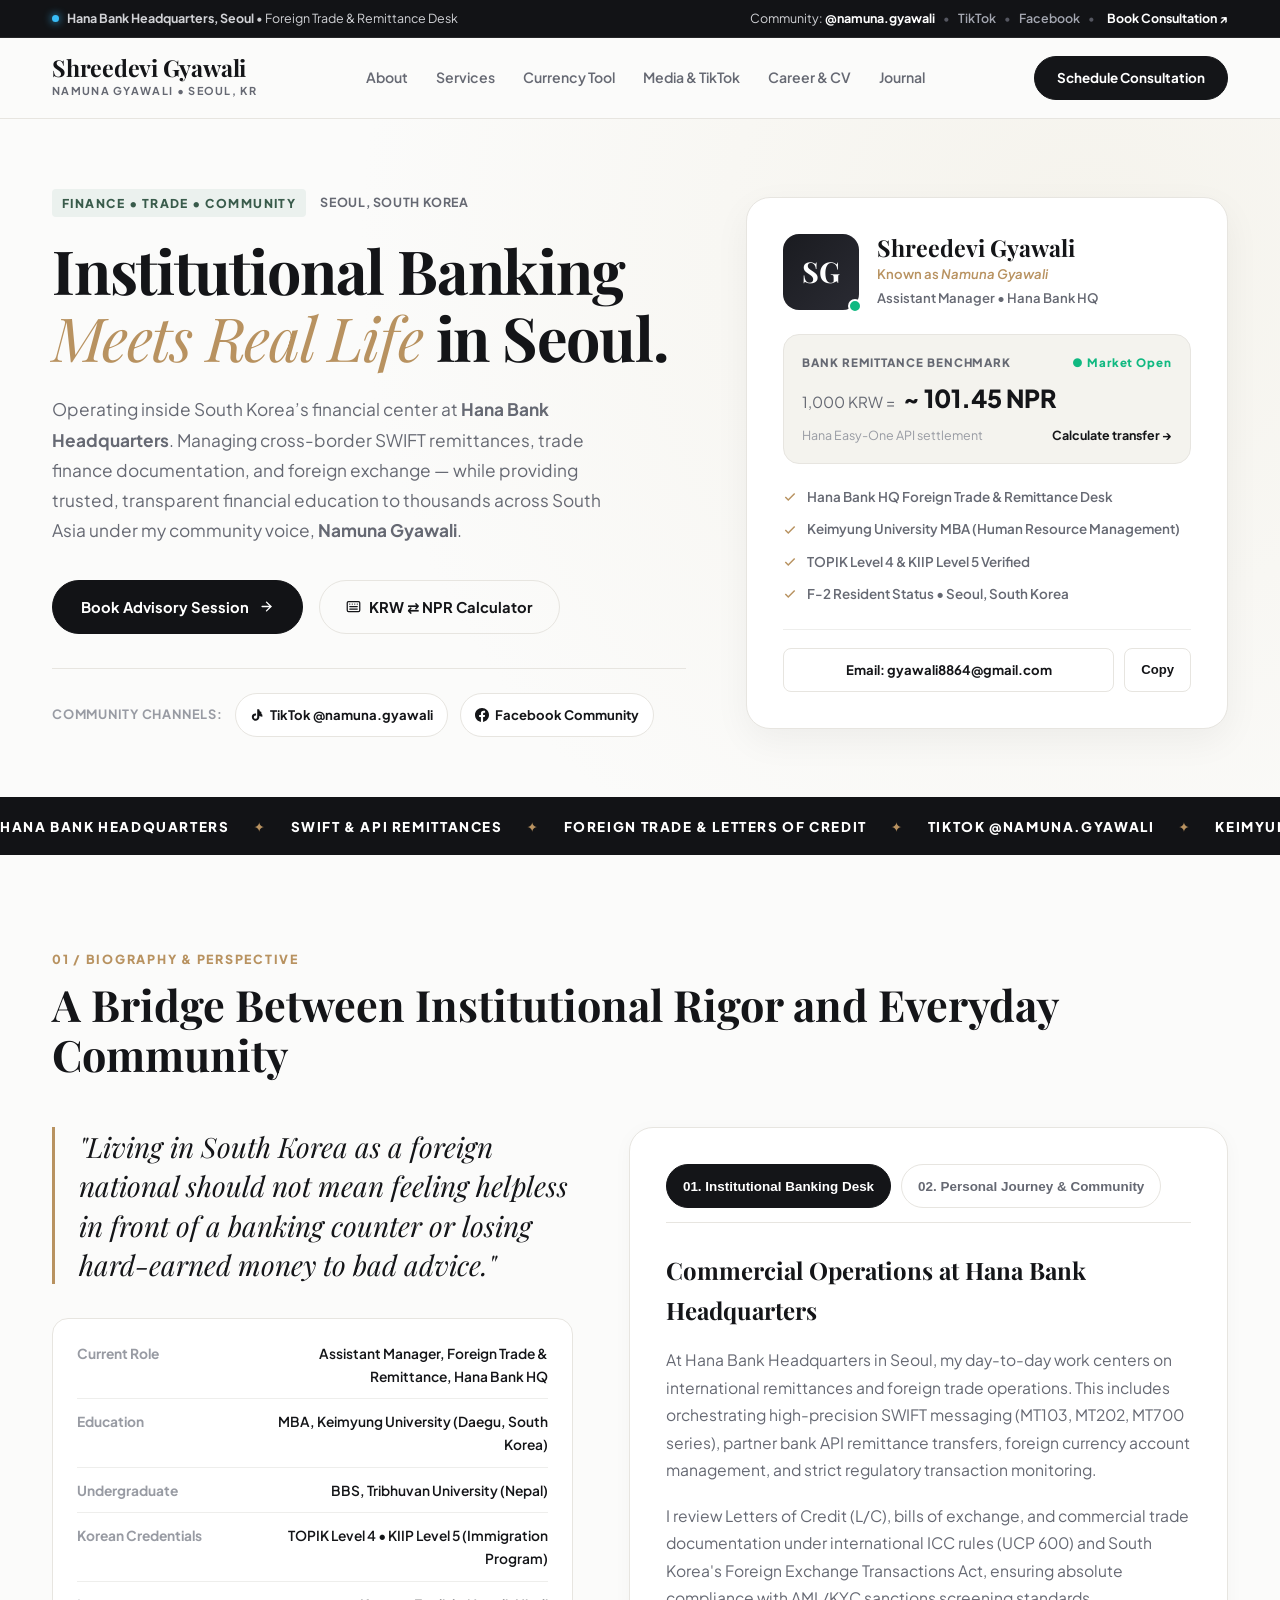
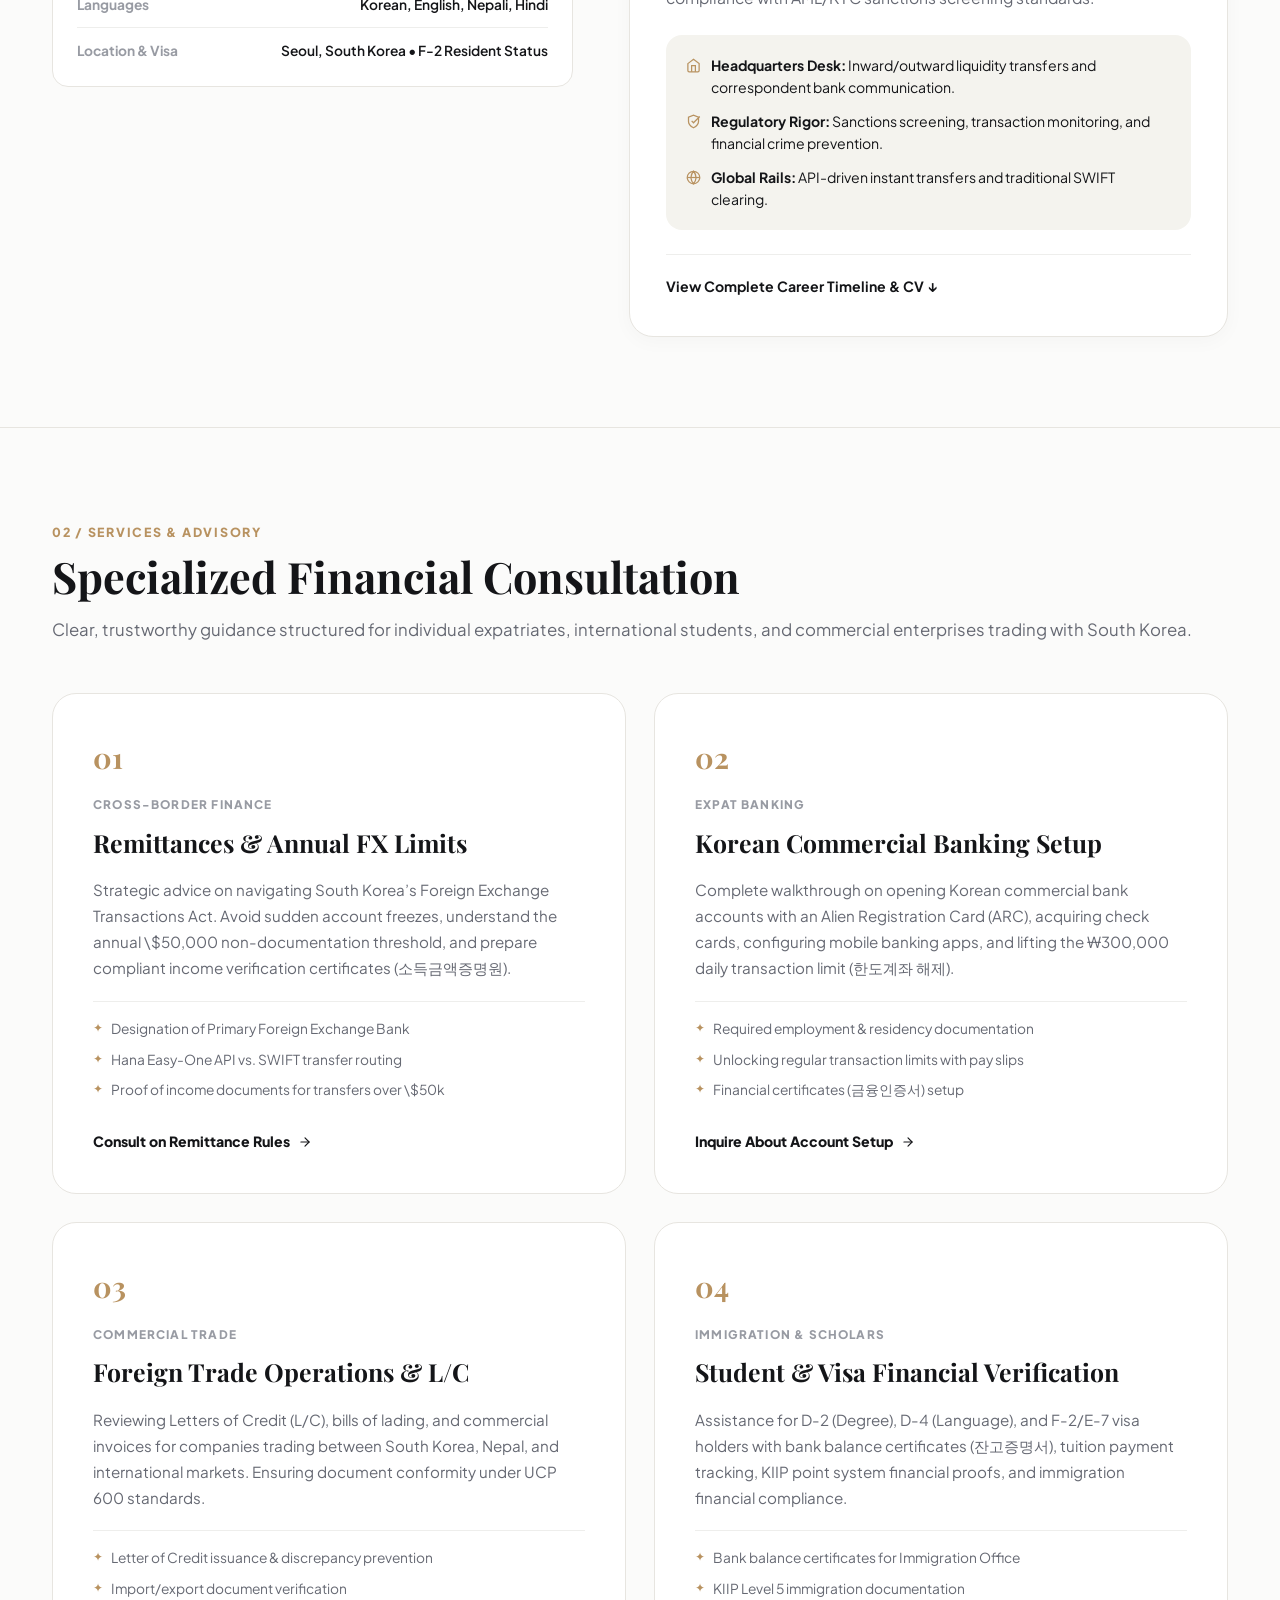
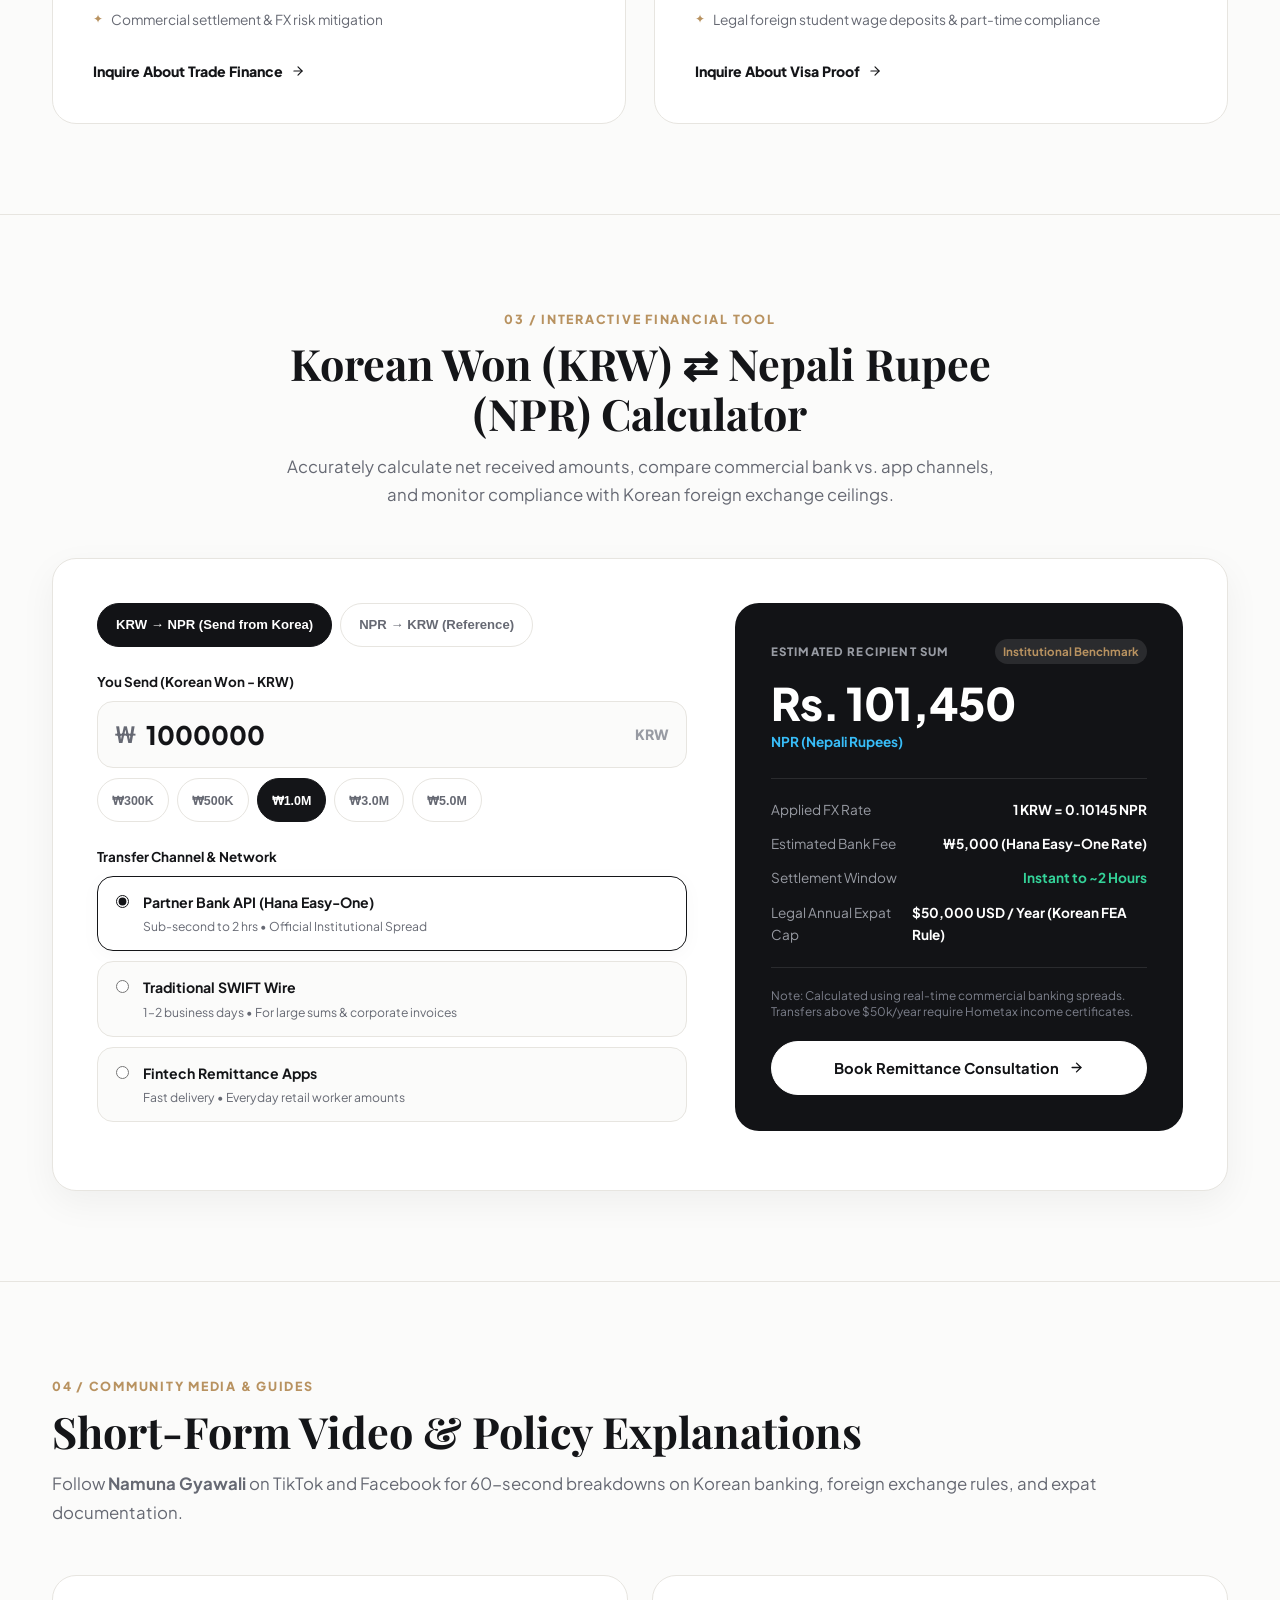
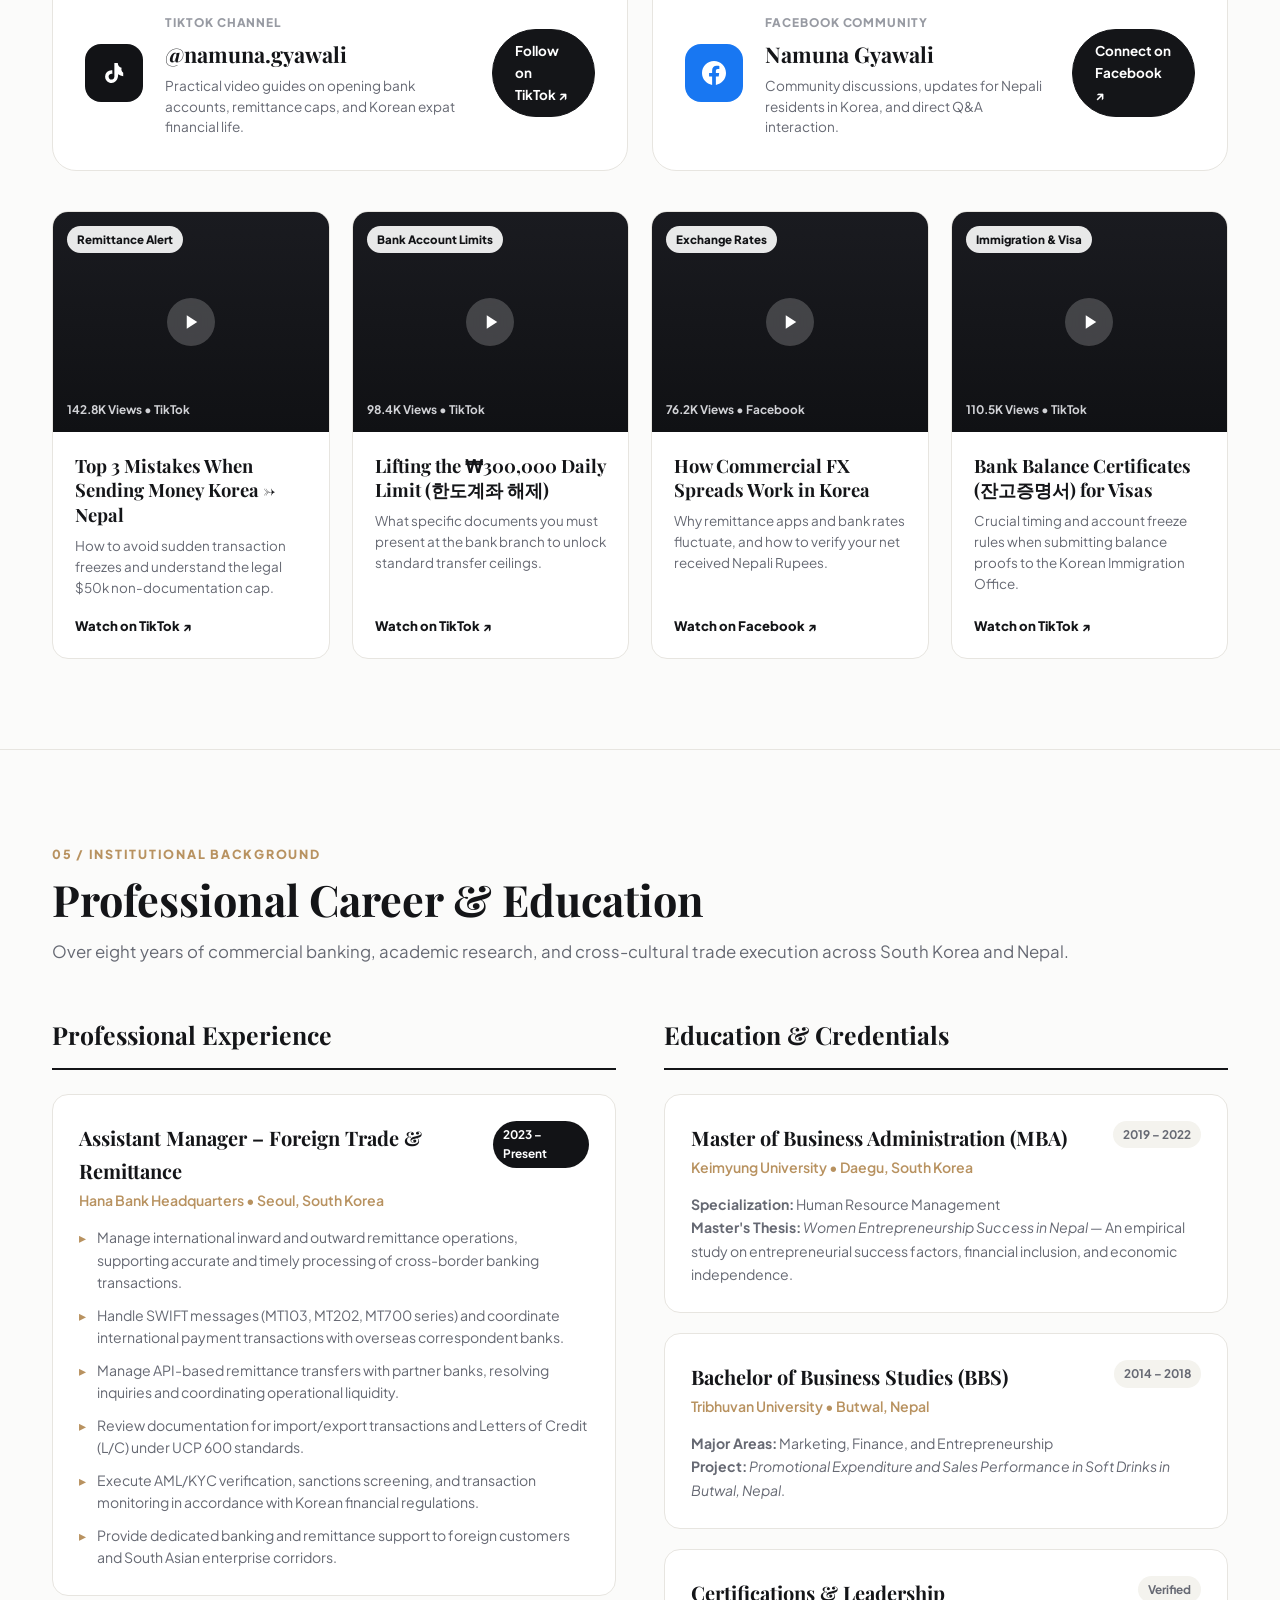
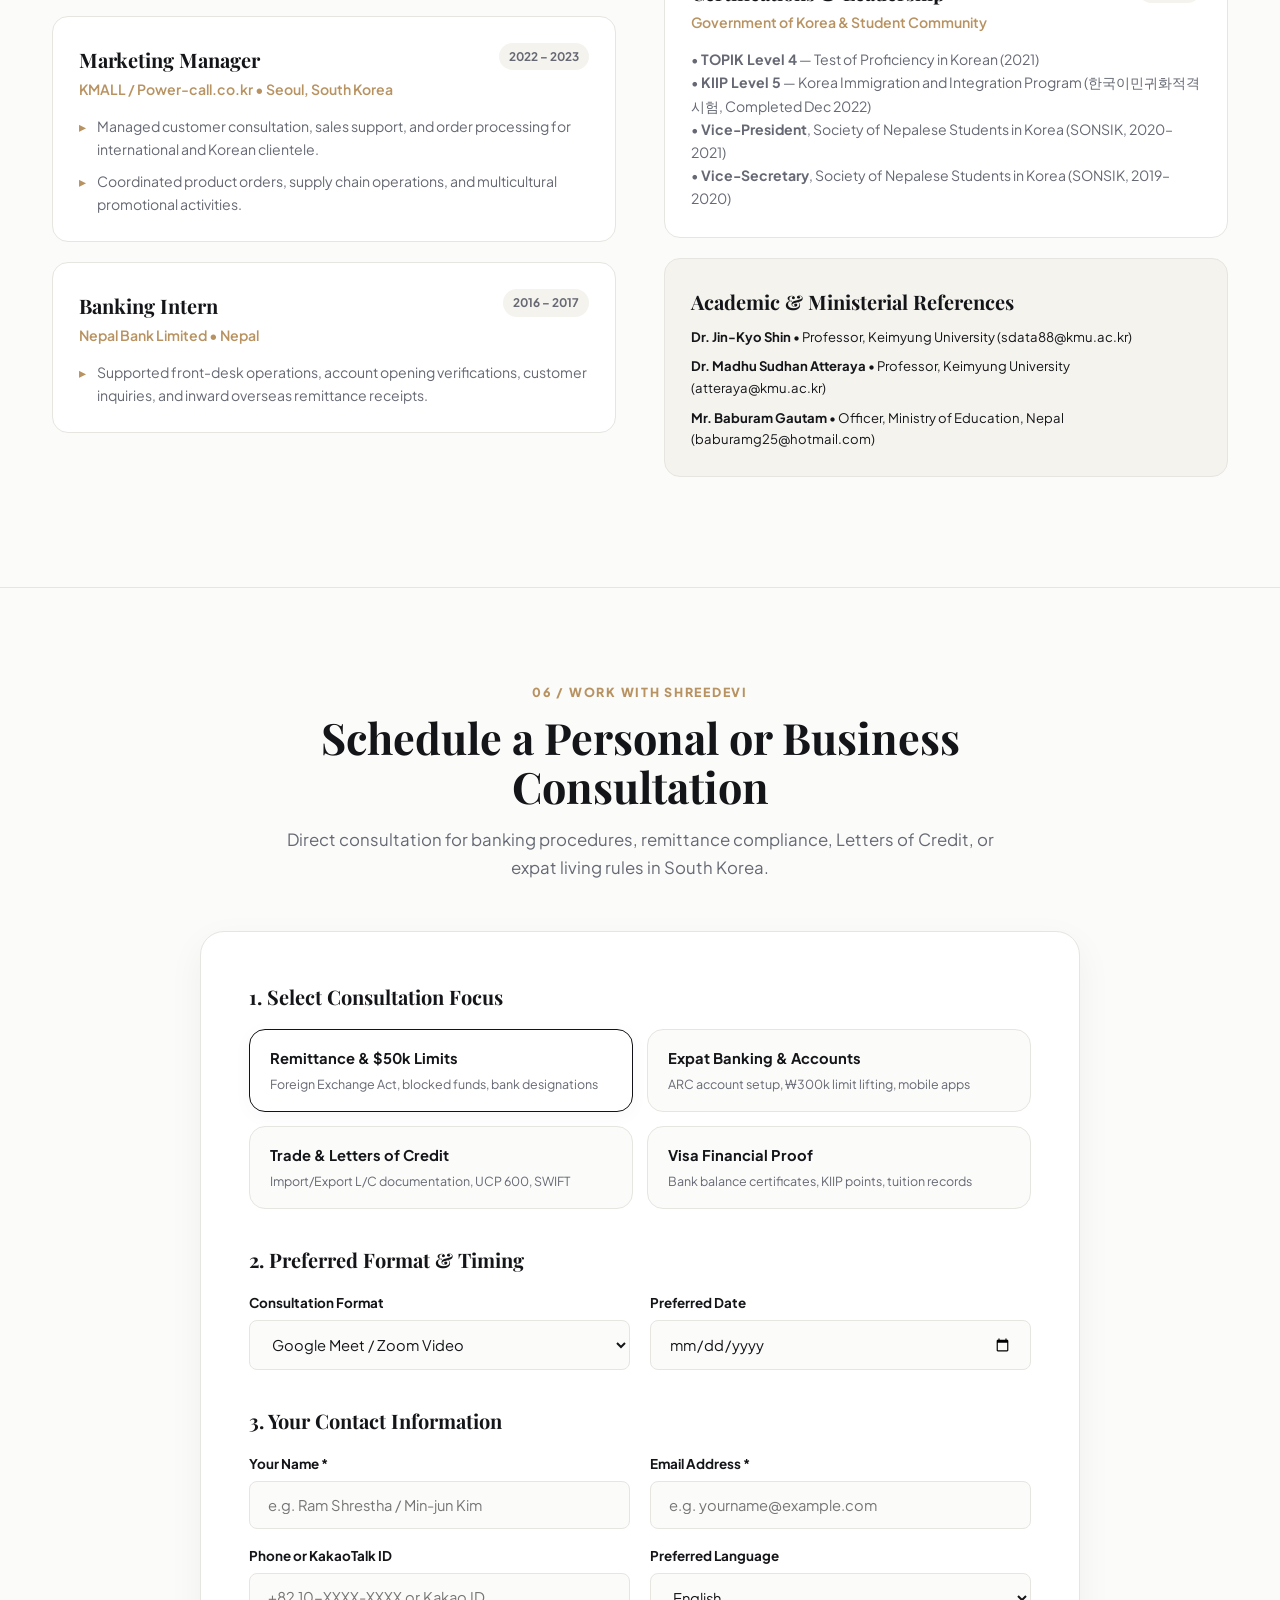
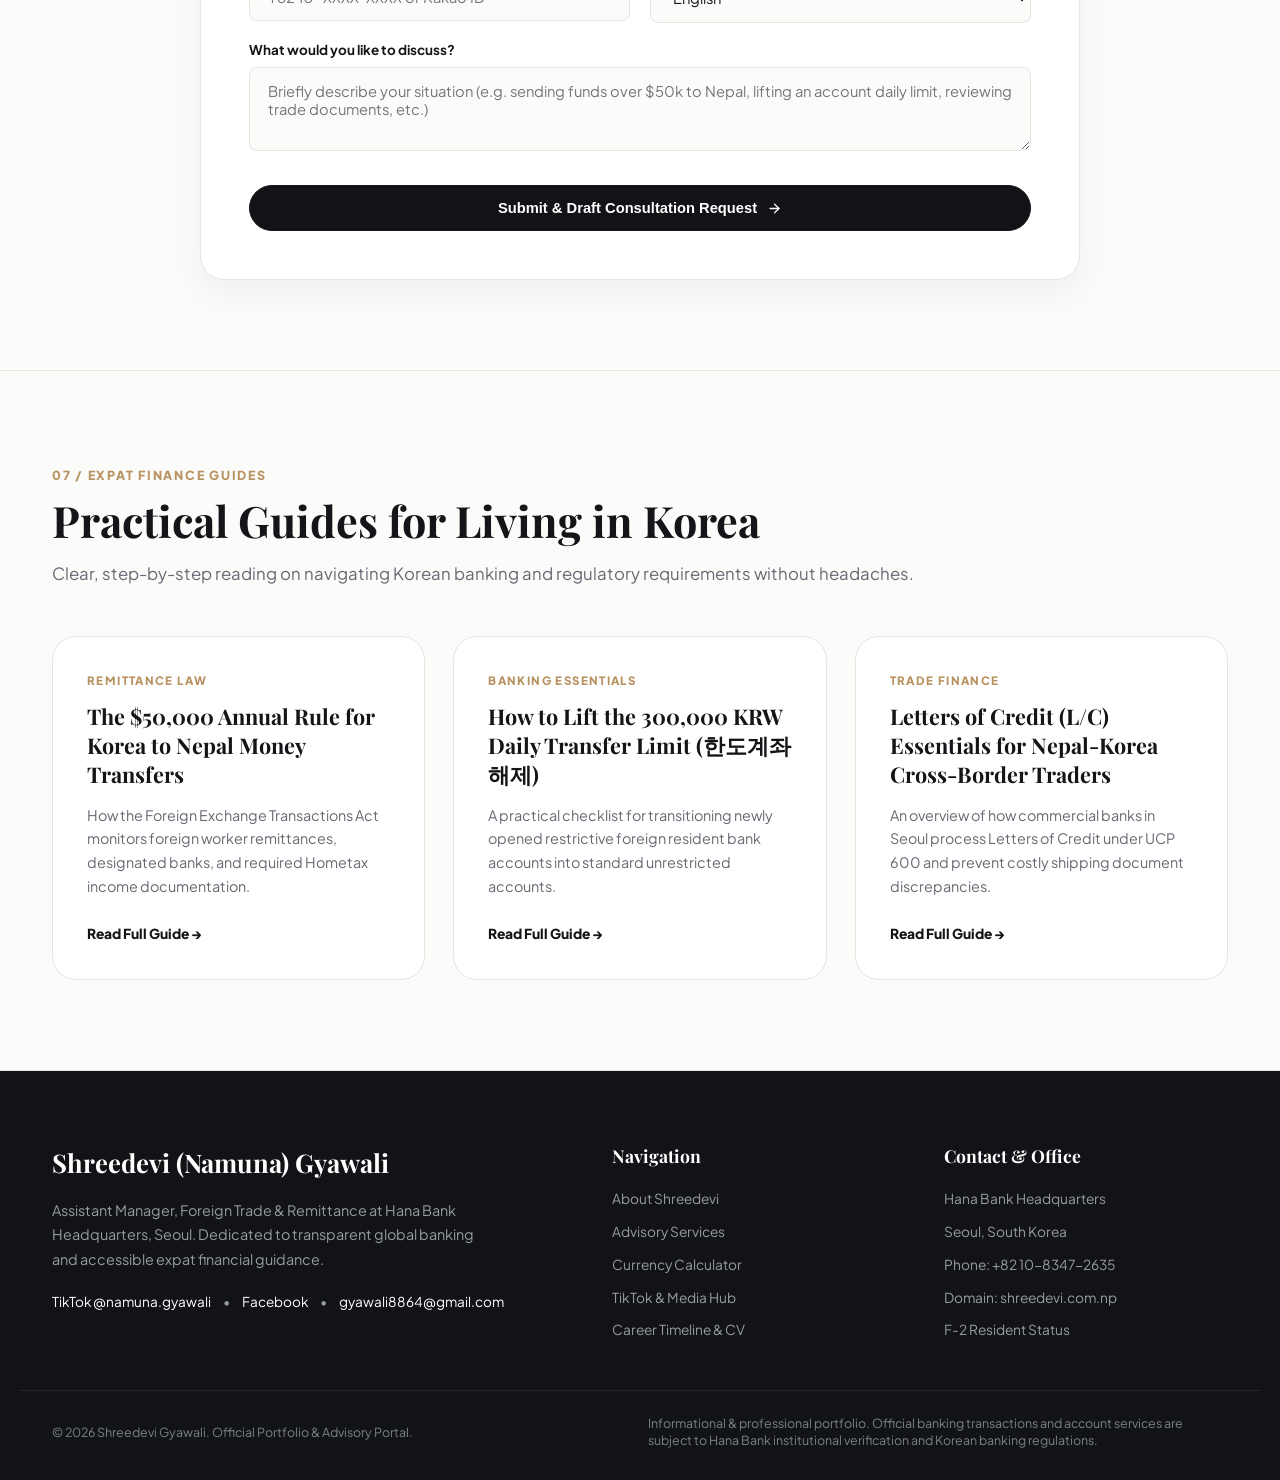
==== commit c59c56d2: "feat: complete UI/UX pro-max audit - full SVG icon system, 44px touch targets, focus-visible accessi" ====
--- a/index.html
+++ b/index.html
@@ -3,15 +3,15 @@
 <head>
   <meta charset="utf-8" />
   <meta name="viewport" content="width=device-width, initial-scale=1.0" />
-  <title>Shreedevi (Namuna) Gyawali — International Banking Specialist & Creator | Seoul, South Korea</title>
-  <meta name="description" content="Official personal website of Shreedevi (Namuna) Gyawali. Assistant Manager at Hana Bank Headquarters in Seoul, specializing in international remittance, foreign trade operations, and community financial advisory." />
+  <title>Shreedevi (Namuna) Gyawali — International Banking & Expat Financial Advisory | Seoul</title>
+  <meta name="description" content="Official personal & advisory website of Shreedevi (Namuna) Gyawali. Assistant Manager at Hana Bank Headquarters, Seoul. Specializing in overseas remittance, SWIFT operations, foreign trade documentation, and expat financial guidance." />
   <meta name="keywords" content="Shreedevi Gyawali, Namuna Gyawali, Hana Bank, Korea banking, remittance Korea to Nepal, SWIFT, foreign trade, Keimyung University MBA, TikTok namuna.gyawali" />
-  <meta property="og:title" content="Shreedevi (Namuna) Gyawali — Banking & Cross-Border Advisory" />
+  <meta property="og:title" content="Shreedevi (Namuna) Gyawali — International Banking Specialist" />
   <meta property="og:description" content="Assistant Manager at Hana Bank HQ Seoul. Creator behind @namuna.gyawali on TikTok." />
   <meta property="og:url" content="https://shreedevi.com.np/" />
-  <meta name="theme-color" content="#fbfbfa" />
-
-  <!-- Google Fonts: Playfair Display (Editorial Serif) & Plus Jakarta Sans (Modern Geometric) -->
+  <meta name="theme-color" content="#FAF9F5" />
+
+  <!-- Google Fonts: Playfair Display (Editorial Display Serif) & Plus Jakarta Sans (Modern Geometric Sans) -->
   <link rel="preconnect" href="https://fonts.googleapis.com">
   <link rel="preconnect" href="https://fonts.gstatic.com" crossorigin>
   <link href="https://fonts.googleapis.com/css2?family=Playfair+Display:ital,wght@0,400;0,600;0,700;0,800;1,400;1,600&family=Plus+Jakarta+Sans:wght@300;400;500;600;700;800&display=swap" rel="stylesheet">
@@ -21,19 +21,19 @@
 <body class="editorial-body">
 
   <!-- Top Minimalist Trust Ribbon -->
-  <aside class="top-ribbon">
+  <aside class="top-ribbon" aria-label="Announcement">
     <div class="container ribbon-flex">
       <div class="ribbon-left">
-        <span class="live-pulse"></span>
-        <span class="ribbon-text"><strong>Hana Bank Headquarters, Seoul</strong> • Assistant Manager, Foreign Trade & Remittance</span>
+        <span class="live-pulse" aria-hidden="true"></span>
+        <span class="ribbon-text"><strong>Hana Bank Headquarters, Seoul</strong> • Foreign Trade & Remittance Desk</span>
       </div>
       <div class="ribbon-right">
-        <span class="ribbon-alias">Community Creator: <strong>@namuna.gyawali</strong></span>
-        <span class="ribbon-dot">•</span>
+        <span class="ribbon-alias">Community: <strong>@namuna.gyawali</strong></span>
+        <span class="ribbon-dot" aria-hidden="true">•</span>
         <a href="https://www.tiktok.com/@namuna.gyawali" target="_blank" rel="noopener noreferrer" class="ribbon-social">TikTok</a>
-        <span class="ribbon-dot">•</span>
+        <span class="ribbon-dot" aria-hidden="true">•</span>
         <a href="https://www.facebook.com/namuna.gyawali.3" target="_blank" rel="noopener noreferrer" class="ribbon-social">Facebook</a>
-        <span class="ribbon-dot">•</span>
+        <span class="ribbon-dot" aria-hidden="true">•</span>
         <a href="#booking" class="ribbon-cta">Book Consultation ↗</a>
       </div>
     </div>
@@ -42,10 +42,10 @@
   <!-- Editorial Navigation Header -->
   <header class="header-nav-wrap">
     <div class="container">
-      <nav class="main-navbar">
+      <nav class="main-navbar" aria-label="Main Navigation">
         <a href="#hero" class="editorial-brand">
           <span class="brand-title">Shreedevi Gyawali</span>
-          <span class="brand-subtitle">NAMUNA GYAWALI • SEOUL</span>
+          <span class="brand-subtitle">NAMUNA GYAWALI • SEOUL, KR</span>
         </a>
 
         <div class="navbar-center-links">
@@ -59,7 +59,7 @@
 
         <div class="navbar-action">
           <a href="#booking" class="btn-editorial-pill">Schedule Consultation</a>
-          <button class="mobile-hamburger" id="mobileToggle" aria-label="Open navigation menu">
+          <button class="mobile-hamburger" id="mobileToggle" aria-label="Toggle navigation menu">
             <span></span>
             <span></span>
           </button>
@@ -88,7 +88,7 @@
         <div class="hero-text-block">
           <div class="hero-category-label">
             <span class="kicker-tag">FINANCE • TRADE • COMMUNITY</span>
-            <span class="kicker-location">📍 SEOUL, SOUTH KOREA</span>
+            <span class="kicker-location">SEOUL, SOUTH KOREA</span>
           </div>
 
           <h1 class="hero-display-title">
@@ -97,28 +97,29 @@
           </h1>
 
           <p class="hero-paragraph">
-            Operating inside South Korea’s financial core at <strong>Hana Bank Headquarters</strong>. Managing cross-border SWIFT remittances, trade finance documentation, and foreign exchange — while providing trusted, transparent financial education to thousands across South Asia under my community voice, <strong>Namuna Gyawali</strong>.
+            Operating inside South Korea’s financial center at <strong>Hana Bank Headquarters</strong>. Managing cross-border SWIFT remittances, trade finance documentation, and foreign exchange — while providing trusted, transparent financial education to thousands across South Asia under my community voice, <strong>Namuna Gyawali</strong>.
           </p>
 
           <div class="hero-btn-row">
             <a href="#booking" class="btn-dark-primary">
               <span>Book Advisory Session</span>
-              <span class="arrow-glyph">→</span>
+              <svg width="15" height="15" viewBox="0 0 24 24" fill="none" stroke="currentColor" stroke-width="2.2" stroke-linecap="round" stroke-linejoin="round" class="arrow-glyph"><line x1="5" y1="12" x2="19" y2="12"/><polyline points="12 5 19 12 12 19"/></svg>
             </a>
             <a href="#calculator" class="btn-outline-minimal">
+              <svg width="15" height="15" viewBox="0 0 24 24" fill="none" stroke="currentColor" stroke-width="2" stroke-linecap="round" stroke-linejoin="round"><rect x="2" y="4" width="20" height="16" rx="2"/><line x1="6" y1="8" x2="6" y2="8"/><line x1="10" y1="8" x2="10" y2="8"/><line x1="14" y1="8" x2="14" y2="8"/><line x1="18" y1="8" x2="18" y2="8"/><line x1="6" y1="12" x2="18" y2="12"/><line x1="6" y1="16" x2="18" y2="16"/></svg>
               <span>KRW ⇄ NPR Calculator</span>
             </a>
           </div>
 
           <!-- Social Credibility Strip -->
           <div class="hero-social-strip">
-            <span class="social-strip-label">Connect & Follow:</span>
+            <span class="social-strip-label">Community Channels:</span>
             <a href="https://www.tiktok.com/@namuna.gyawali" target="_blank" rel="noopener noreferrer" class="social-tag-pill tiktok-pill">
-              <svg width="13" height="13" viewBox="0 0 24 24" fill="currentColor"><path d="M19.59 6.69a4.83 4.83 0 0 1-3.77-4.25V2h-3.45v13.67a2.89 2.89 0 0 1-5.2 1.74 2.89 2.89 0 0 1 2.31-4.64c.29 0 .58.04.86.12V9.32a6.34 6.34 0 0 0-.86-.06A6.34 6.34 0 0 0 3.1 15.6a6.34 6.34 0 0 0 10.82 4.48c1.77-1.77 2.3-4.3 2.18-6.73a8.27 8.27 0 0 0 5.12 1.79v-3.45a4.85 4.85 0 0 1-1.63-5z"/></svg>
+              <svg width="14" height="14" viewBox="0 0 24 24" fill="currentColor"><path d="M19.59 6.69a4.83 4.83 0 0 1-3.77-4.25V2h-3.45v13.67a2.89 2.89 0 0 1-5.2 1.74 2.89 2.89 0 0 1 2.31-4.64c.29 0 .58.04.86.12V9.32a6.34 6.34 0 0 0-.86-.06A6.34 6.34 0 0 0 3.1 15.6a6.34 6.34 0 0 0 10.82 4.48c1.77-1.77 2.3-4.3 2.18-6.73a8.27 8.27 0 0 0 5.12 1.79v-3.45a4.85 4.85 0 0 1-1.63-5z"/></svg>
               <span>TikTok @namuna.gyawali</span>
             </a>
             <a href="https://www.facebook.com/namuna.gyawali.3" target="_blank" rel="noopener noreferrer" class="social-tag-pill facebook-pill">
-              <svg width="13" height="13" viewBox="0 0 24 24" fill="currentColor"><path d="M24 12.073c0-6.627-5.373-12-12-12s-12 5.373-12 12c0 5.99 4.388 10.954 10.125 11.854v-8.385H7.078v-3.47h3.047V9.43c0-3.007 1.792-4.669 4.533-4.669 1.312 0 2.686.235 2.686.235v2.953H15.83c-1.491 0-1.956.925-1.956 1.874v2.25h3.328l-.532 3.47h-2.796v8.385C19.612 23.027 24 18.062 24 12.073z"/></svg>
+              <svg width="14" height="14" viewBox="0 0 24 24" fill="currentColor"><path d="M24 12.073c0-6.627-5.373-12-12-12s-12 5.373-12 12c0 5.99 4.388 10.954 10.125 11.854v-8.385H7.078v-3.47h3.047V9.43c0-3.007 1.792-4.669 4.533-4.669 1.312 0 2.686.235 2.686.235v2.953H15.83c-1.491 0-1.956.925-1.956 1.874v2.25h3.328l-.532 3.47h-2.796v8.385C19.612 23.027 24 18.062 24 12.073z"/></svg>
               <span>Facebook Community</span>
             </a>
           </div>
@@ -135,7 +136,7 @@
               </div>
               <div class="portrait-titles">
                 <div class="p-name">Shreedevi Gyawali</div>
-                <div class="p-alias">Also known as <em>Namuna Gyawali</em></div>
+                <div class="p-alias">Known as <em>Namuna Gyawali</em></div>
                 <div class="p-role">Assistant Manager • Hana Bank HQ</div>
               </div>
             </div>
@@ -144,35 +145,35 @@
             <div class="portrait-rate-box">
               <div class="rate-box-top">
                 <span class="r-caption">BANK REMITTANCE BENCHMARK</span>
-                <span class="r-live">● Live Rate</span>
+                <span class="r-live">● Market Open</span>
               </div>
               <div class="r-digits">
                 <span class="r-pair">1,000 KRW =</span>
                 <span class="r-val" id="heroQuickRate">~ 101.45 NPR</span>
               </div>
               <div class="r-meta">
-                <span>Direct Bank API transfer available</span>
-                <a href="#calculator" class="r-link">Calculate net transfer →</a>
+                <span>Hana Easy-One API settlement</span>
+                <a href="#calculator" class="r-link">Calculate transfer →</a>
               </div>
             </div>
 
             <!-- Credentials Badges -->
             <div class="portrait-tags-list">
               <div class="p-tag-item">
-                <span class="tag-bullet">✦</span>
+                <svg width="14" height="14" viewBox="0 0 24 24" fill="none" stroke="currentColor" stroke-width="2.5" class="tag-svg"><polyline points="20 6 9 17 4 12"/></svg>
                 <span>Hana Bank HQ Foreign Trade & Remittance Desk</span>
               </div>
               <div class="p-tag-item">
-                <span class="tag-bullet">✦</span>
-                <span>Keimyung University MBA (Human Resources)</span>
+                <svg width="14" height="14" viewBox="0 0 24 24" fill="none" stroke="currentColor" stroke-width="2.5" class="tag-svg"><polyline points="20 6 9 17 4 12"/></svg>
+                <span>Keimyung University MBA (Human Resource Management)</span>
               </div>
               <div class="p-tag-item">
-                <span class="tag-bullet">✦</span>
-                <span>TOPIK Level 4 & KIIP Level 5 Certified</span>
+                <svg width="14" height="14" viewBox="0 0 24 24" fill="none" stroke="currentColor" stroke-width="2.5" class="tag-svg"><polyline points="20 6 9 17 4 12"/></svg>
+                <span>TOPIK Level 4 & KIIP Level 5 Verified</span>
               </div>
               <div class="p-tag-item">
-                <span class="tag-bullet">✦</span>
-                <span>F-2 Resident Status • Seoul</span>
+                <svg width="14" height="14" viewBox="0 0 24 24" fill="none" stroke="currentColor" stroke-width="2.5" class="tag-svg"><polyline points="20 6 9 17 4 12"/></svg>
+                <span>F-2 Resident Status • Seoul, South Korea</span>
               </div>
             </div>
 
@@ -188,7 +189,7 @@
     </section>
 
     <!-- EDITORIAL MARQUEE TICKER (High-End Studio Vibe) -->
-    <div class="marquee-strip">
+    <div class="marquee-strip" aria-hidden="true">
       <div class="marquee-track">
         <span>HANA BANK HEADQUARTERS</span>
         <span class="m-star">✦</span>
@@ -262,17 +263,17 @@
           <!-- Right Column: Interactive Persona Tabs (Corporate vs Personal) -->
           <div class="about-story-col">
             <!-- Tabs Header -->
-            <div class="story-tabs-nav">
-              <button class="story-tab-btn active" id="tabInstitutional">
+            <div class="story-tabs-nav" role="tablist">
+              <button class="story-tab-btn active" id="tabInstitutional" role="tab" aria-selected="true" aria-controls="contentInstitutional">
                 <span>01. Institutional Banking Desk</span>
               </button>
-              <button class="story-tab-btn" id="tabPersonal">
+              <button class="story-tab-btn" id="tabPersonal" role="tab" aria-selected="false" aria-controls="contentPersonal">
                 <span>02. Personal Journey & Community</span>
               </button>
             </div>
 
             <!-- Tab 1: Corporate Banking Profile -->
-            <div id="contentInstitutional" class="story-tab-body active">
+            <div id="contentInstitutional" class="story-tab-body active" role="tabpanel">
               <h3 class="story-subheading">Commercial Operations at Hana Bank Headquarters</h3>
               <p class="story-p">
                 At Hana Bank Headquarters in Seoul, my day-to-day work centers on international remittances and foreign trade operations. This includes orchestrating high-precision SWIFT messaging (MT103, MT202, MT700 series), partner bank API remittance transfers, foreign currency account management, and strict regulatory transaction monitoring.
@@ -281,14 +282,23 @@
                 I review Letters of Credit (L/C), bills of exchange, and commercial trade documentation under international ICC rules (UCP 600) and South Korea's Foreign Exchange Transactions Act, ensuring absolute compliance with AML/KYC sanctions screening standards.
               </p>
               <div class="story-highlights-box">
-                <div class="h-item"><strong>Headquarters Desk:</strong> Multi-million dollar inward/outward liquidity transfers and correspondent bank communication.</div>
-                <div class="h-item"><strong>Regulatory Rigor:</strong> Sanctions screening, transaction monitoring, and financial crime prevention.</div>
-                <div class="h-item"><strong>Global Rails:</strong> API-driven instant transfers and traditional SWIFT clearing.</div>
+                <div class="h-item">
+                  <svg width="15" height="15" viewBox="0 0 24 24" fill="none" stroke="currentColor" stroke-width="2" class="h-svg"><path d="m3 9 9-7 9 7v11a2 2 0 0 1-2 2H5a2 2 0 0 1-2-2z"/><polyline points="9 22 9 12 15 12 15 22"/></svg>
+                  <span><strong>Headquarters Desk:</strong> Inward/outward liquidity transfers and correspondent bank communication.</span>
+                </div>
+                <div class="h-item">
+                  <svg width="15" height="15" viewBox="0 0 24 24" fill="none" stroke="currentColor" stroke-width="2" class="h-svg"><path d="M12 22s8-4 8-10V5l-8-3-8 3v7c0 6 8 10 8 10z"/><polyline points="9 11 12 14 22 4"/></svg>
+                  <span><strong>Regulatory Rigor:</strong> Sanctions screening, transaction monitoring, and financial crime prevention.</span>
+                </div>
+                <div class="h-item">
+                  <svg width="15" height="15" viewBox="0 0 24 24" fill="none" stroke="currentColor" stroke-width="2" class="h-svg"><circle cx="12" cy="12" r="10"/><line x1="2" y1="12" x2="22" y2="12"/><path d="M12 2a15.3 15.3 0 0 1 4 10 15.3 15.3 0 0 1-4 10 15.3 15.3 0 0 1-4-10 15.3 15.3 0 0 1 4-10z"/></svg>
+                  <span><strong>Global Rails:</strong> API-driven instant transfers and traditional SWIFT clearing.</span>
+                </div>
               </div>
             </div>
 
             <!-- Tab 2: Personal Story & Community (Namuna Gyawali) -->
-            <div id="contentPersonal" class="story-tab-body" style="display:none;">
+            <div id="contentPersonal" class="story-tab-body" style="display:none;" role="tabpanel">
               <h3 class="story-subheading">From Butwal, Nepal to Seoul & Beyond</h3>
               <p class="story-p">
                 My professional path began in Nepal, where I earned my Bachelor of Business Studies (BBS) and completed my banking internship at Nepal Bank Limited. In 2019, I arrived in South Korea to pursue my Master of Business Administration (MBA) at Keimyung University in Daegu, specializing in Human Resource Management.
@@ -300,9 +310,18 @@
                 Recognizing how language barriers and banking jargon regularly cause foreign residents to experience blocked accounts and remittance delays, I began sharing clear, educational video guides on TikTok as <strong>Namuna Gyawali</strong> (<a href="https://www.tiktok.com/@namuna.gyawali" target="_blank" class="editorial-link">@namuna.gyawali</a>) and Facebook.
               </p>
               <div class="story-highlights-box">
-                <div class="h-item"><strong>MBA Research:</strong> Academic focus on entrepreneurship, economic inclusion, and cross-border finance.</div>
-                <div class="h-item"><strong>Civic Service:</strong> Former Vice-President, Society of Nepalese Students in Korea (SONSIK).</div>
-                <div class="h-item"><strong>Community Voice:</strong> Demystifying Korean administrative procedures for South Asian expats.</div>
+                <div class="h-item">
+                  <svg width="15" height="15" viewBox="0 0 24 24" fill="none" stroke="currentColor" stroke-width="2" class="h-svg"><path d="M22 10v6M2 10l10-5 10 5-10 5z"/><path d="M6 12v5c3 3 9 3 12 0v-5"/></svg>
+                  <span><strong>MBA Research:</strong> Academic focus on entrepreneurship, economic inclusion, and cross-border finance.</span>
+                </div>
+                <div class="h-item">
+                  <svg width="15" height="15" viewBox="0 0 24 24" fill="none" stroke="currentColor" stroke-width="2" class="h-svg"><path d="M17 21v-2a4 4 0 0 0-4-4H5a4 4 0 0 0-4 4v2"/><circle cx="9" cy="7" r="4"/><path d="M23 21v-2a4 4 0 0 0-3-3.87"/><path d="M16 3.13a4 4 0 0 1 0 7.75"/></svg>
+                  <span><strong>Civic Service:</strong> Former Vice-President, Society of Nepalese Students in Korea (SONSIK).</span>
+                </div>
+                <div class="h-item">
+                  <svg width="15" height="15" viewBox="0 0 24 24" fill="none" stroke="currentColor" stroke-width="2" class="h-svg"><polygon points="23 7 16 12 23 17 23 7"/><rect x="1" y="5" width="15" height="14" rx="2" ry="2"/></svg>
+                  <span><strong>Community Voice:</strong> Demystifying Korean administrative procedures for South Asian expats.</span>
+                </div>
               </div>
             </div>
 
@@ -343,7 +362,10 @@
                 <li>Proof of income documents for transfers over \$50k</li>
               </ul>
             </div>
-            <a href="#booking" class="service-card-action" data-service="Remittances & Annual FX Limits">Consult on Remittance Rules →</a>
+            <a href="#booking" class="service-card-action" data-service="Remittances & Annual FX Limits">
+              <span>Consult on Remittance Rules</span>
+              <svg width="14" height="14" viewBox="0 0 24 24" fill="none" stroke="currentColor" stroke-width="2" stroke-linecap="round" stroke-linejoin="round"><line x1="5" y1="12" x2="19" y2="12"/><polyline points="12 5 19 12 12 19"/></svg>
+            </a>
           </article>
 
           <!-- Service 02 -->
@@ -361,7 +383,10 @@
                 <li>Financial certificates (금융인증서) setup</li>
               </ul>
             </div>
-            <a href="#booking" class="service-card-action" data-service="Korean Commercial Banking Setup">Inquire About Account Setup →</a>
+            <a href="#booking" class="service-card-action" data-service="Korean Commercial Banking Setup">
+              <span>Inquire About Account Setup</span>
+              <svg width="14" height="14" viewBox="0 0 24 24" fill="none" stroke="currentColor" stroke-width="2" stroke-linecap="round" stroke-linejoin="round"><line x1="5" y1="12" x2="19" y2="12"/><polyline points="12 5 19 12 12 19"/></svg>
+            </a>
           </article>
 
           <!-- Service 03 -->
@@ -379,7 +404,10 @@
                 <li>Commercial settlement & FX risk mitigation</li>
               </ul>
             </div>
-            <a href="#booking" class="service-card-action" data-service="Foreign Trade Operations & L/C">Inquire About Trade Finance →</a>
+            <a href="#booking" class="service-card-action" data-service="Foreign Trade Operations & L/C">
+              <span>Inquire About Trade Finance</span>
+              <svg width="14" height="14" viewBox="0 0 24 24" fill="none" stroke="currentColor" stroke-width="2" stroke-linecap="round" stroke-linejoin="round"><line x1="5" y1="12" x2="19" y2="12"/><polyline points="12 5 19 12 12 19"/></svg>
+            </a>
           </article>
 
           <!-- Service 04 -->
@@ -397,7 +425,10 @@
                 <li>Legal foreign student wage deposits & part-time compliance</li>
               </ul>
             </div>
-            <a href="#booking" class="service-card-action" data-service="Student & Visa Financial Verification">Inquire About Visa Proof →</a>
+            <a href="#booking" class="service-card-action" data-service="Student & Visa Financial Verification">
+              <span>Inquire About Visa Proof</span>
+              <svg width="14" height="14" viewBox="0 0 24 24" fill="none" stroke="currentColor" stroke-width="2" stroke-linecap="round" stroke-linejoin="round"><line x1="5" y1="12" x2="19" y2="12"/><polyline points="12 5 19 12 12 19"/></svg>
+            </a>
           </article>
 
         </div>
@@ -422,22 +453,22 @@
             <div class="calc-left-col">
               
               <!-- Tab Direction -->
-              <div class="calc-direction-pills">
-                <button class="calc-dir-btn active" id="tabKRWtoNPR">KRW → NPR (Send from Korea)</button>
-                <button class="calc-dir-btn" id="tabNPRtoKRW">NPR → KRW (Reference)</button>
+              <div class="calc-direction-pills" role="tablist">
+                <button class="calc-dir-btn active" id="tabKRWtoNPR" role="tab" aria-selected="true">KRW → NPR (Send from Korea)</button>
+                <button class="calc-dir-btn" id="tabNPRtoKRW" role="tab" aria-selected="false">NPR → KRW (Reference)</button>
               </div>
 
               <!-- Input Amount -->
               <div class="calc-field-group">
                 <label for="calcAmount" class="calc-input-label">You Send (Korean Won - KRW)</label>
                 <div class="calc-input-shell">
-                  <span class="calc-curr-symbol">₩</span>
-                  <input type="number" id="calcAmount" class="calc-main-input" value="1000000" min="10000" step="10000" />
+                  <span class="calc-curr-symbol" aria-hidden="true">₩</span>
+                  <input type="number" id="calcAmount" class="calc-main-input" value="1000000" min="10000" step="10000" aria-label="Amount to convert" />
                   <span class="calc-curr-code">KRW</span>
                 </div>
                 
                 <!-- Quick Amount Presets -->
-                <div class="calc-presets-row">
+                <div class="calc-presets-row" role="group" aria-label="Preset Amounts">
                   <button type="button" class="preset-pill" data-amount="300000">₩300K</button>
                   <button type="button" class="preset-pill" data-amount="500000">₩500K</button>
                   <button type="button" class="preset-pill active" data-amount="1000000">₩1.0M</button>
@@ -449,7 +480,7 @@
               <!-- Channel Options -->
               <div class="calc-field-group">
                 <label class="calc-input-label">Transfer Channel & Network</label>
-                <div class="channel-radio-stack">
+                <div class="channel-radio-stack" role="radiogroup">
                   <label class="channel-radio-card selected">
                     <input type="radio" name="remitMethod" value="api" checked />
                     <div class="channel-meta">
@@ -511,7 +542,10 @@
                 <p>Note: Calculated using real-time commercial banking spreads. Transfers above $50k/year require Hometax income certificates.</p>
               </div>
 
-              <a href="#booking" class="btn-dark-primary btn-block">Book Remittance Consultation →</a>
+              <a href="#booking" class="btn-dark-primary btn-block">
+                <span>Book Remittance Consultation</span>
+                <svg width="15" height="15" viewBox="0 0 24 24" fill="none" stroke="currentColor" stroke-width="2.2" stroke-linecap="round" stroke-linejoin="round"><line x1="5" y1="12" x2="19" y2="12"/><polyline points="12 5 19 12 12 19"/></svg>
+              </a>
             </div>
           </div>
 
@@ -534,11 +568,11 @@
         <div class="media-channels-row">
           
           <div class="channel-editorial-card tiktok-card">
-            <div class="ch-icon tiktok-icon-wrap">
-              <svg width="26" height="26" viewBox="0 0 24 24" fill="currentColor"><path d="M19.59 6.69a4.83 4.83 0 0 1-3.77-4.25V2h-3.45v13.67a2.89 2.89 0 0 1-5.2 1.74 2.89 2.89 0 0 1 2.31-4.64c.29 0 .58.04.86.12V9.32a6.34 6.34 0 0 0-.86-.06A6.34 6.34 0 0 0 3.1 15.6a6.34 6.34 0 0 0 10.82 4.48c1.77-1.77 2.3-4.3 2.18-6.73a8.27 8.27 0 0 0 5.12 1.79v-3.45a4.85 4.85 0 0 1-1.63-5z"/></svg>
+            <div class="ch-icon tiktok-icon-wrap" aria-hidden="true">
+              <svg width="24" height="24" viewBox="0 0 24 24" fill="currentColor"><path d="M19.59 6.69a4.83 4.83 0 0 1-3.77-4.25V2h-3.45v13.67a2.89 2.89 0 0 1-5.2 1.74 2.89 2.89 0 0 1 2.31-4.64c.29 0 .58.04.86.12V9.32a6.34 6.34 0 0 0-.86-.06A6.34 6.34 0 0 0 3.1 15.6a6.34 6.34 0 0 0 10.82 4.48c1.77-1.77 2.3-4.3 2.18-6.73a8.27 8.27 0 0 0 5.12 1.79v-3.45a4.85 4.85 0 0 1-1.63-5z"/></svg>
             </div>
             <div class="ch-info">
-              <span class="ch-platform">TikTok Profile</span>
+              <span class="ch-platform">TikTok Channel</span>
               <h3 class="ch-handle">@namuna.gyawali</h3>
               <p class="ch-desc">Practical video guides on opening bank accounts, remittance caps, and Korean expat financial life.</p>
             </div>
@@ -548,8 +582,8 @@
           </div>
 
           <div class="channel-editorial-card facebook-card">
-            <div class="ch-icon facebook-icon-wrap">
-              <svg width="26" height="26" viewBox="0 0 24 24" fill="currentColor"><path d="M24 12.073c0-6.627-5.373-12-12-12s-12 5.373-12 12c0 5.99 4.388 10.954 10.125 11.854v-8.385H7.078v-3.47h3.047V9.43c0-3.007 1.792-4.669 4.533-4.669 1.312 0 2.686.235 2.686.235v2.953H15.83c-1.491 0-1.956.925-1.956 1.874v2.25h3.328l-.532 3.47h-2.796v8.385C19.612 23.027 24 18.062 24 12.073z"/></svg>
+            <div class="ch-icon facebook-icon-wrap" aria-hidden="true">
+              <svg width="24" height="24" viewBox="0 0 24 24" fill="currentColor"><path d="M24 12.073c0-6.627-5.373-12-12-12s-12 5.373-12 12c0 5.99 4.388 10.954 10.125 11.854v-8.385H7.078v-3.47h3.047V9.43c0-3.007 1.792-4.669 4.533-4.669 1.312 0 2.686.235 2.686.235v2.953H15.83c-1.491 0-1.956.925-1.956 1.874v2.25h3.328l-.532 3.47h-2.796v8.385C19.612 23.027 24 18.062 24 12.073z"/></svg>
             </div>
             <div class="ch-info">
               <span class="ch-platform">Facebook Community</span>
@@ -570,7 +604,9 @@
           <article class="reel-item-card">
             <div class="reel-frame">
               <span class="reel-category-pill">Remittance Alert</span>
-              <div class="reel-play-symbol">▶</div>
+              <div class="reel-play-symbol" aria-hidden="true">
+                <svg width="18" height="18" viewBox="0 0 24 24" fill="currentColor"><polygon points="5 3 19 12 5 21 5 3"/></svg>
+              </div>
               <div class="reel-meta-tag">142.8K Views • TikTok</div>
             </div>
             <div class="reel-desc-wrap">
@@ -584,7 +620,9 @@
           <article class="reel-item-card">
             <div class="reel-frame">
               <span class="reel-category-pill">Bank Account Limits</span>
-              <div class="reel-play-symbol">▶</div>
+              <div class="reel-play-symbol" aria-hidden="true">
+                <svg width="18" height="18" viewBox="0 0 24 24" fill="currentColor"><polygon points="5 3 19 12 5 21 5 3"/></svg>
+              </div>
               <div class="reel-meta-tag">98.4K Views • TikTok</div>
             </div>
             <div class="reel-desc-wrap">
@@ -598,7 +636,9 @@
           <article class="reel-item-card">
             <div class="reel-frame">
               <span class="reel-category-pill">Exchange Rates</span>
-              <div class="reel-play-symbol">▶</div>
+              <div class="reel-play-symbol" aria-hidden="true">
+                <svg width="18" height="18" viewBox="0 0 24 24" fill="currentColor"><polygon points="5 3 19 12 5 21 5 3"/></svg>
+              </div>
               <div class="reel-meta-tag">76.2K Views • Facebook</div>
             </div>
             <div class="reel-desc-wrap">
@@ -612,7 +652,9 @@
           <article class="reel-item-card">
             <div class="reel-frame">
               <span class="reel-category-pill">Immigration & Visa</span>
-              <div class="reel-play-symbol">▶</div>
+              <div class="reel-play-symbol" aria-hidden="true">
+                <svg width="18" height="18" viewBox="0 0 24 24" fill="currentColor"><polygon points="5 3 19 12 5 21 5 3"/></svg>
+              </div>
               <div class="reel-meta-tag">110.5K Views • TikTok</div>
             </div>
             <div class="reel-desc-wrap">
@@ -860,7 +902,7 @@
             <div class="form-submit-row">
               <button type="submit" class="btn-dark-primary btn-block">
                 <span>Submit & Draft Consultation Request</span>
-                <span class="arrow-glyph">→</span>
+                <svg width="15" height="15" viewBox="0 0 24 24" fill="none" stroke="currentColor" stroke-width="2.2" stroke-linecap="round" stroke-linejoin="round" class="arrow-glyph"><line x1="5" y1="12" x2="19" y2="12"/><polyline points="12 5 19 12 12 19"/></svg>
               </button>
             </div>
 
@@ -868,7 +910,9 @@
 
           <!-- Success Box -->
           <div id="bookingSuccessMessage" class="booking-success-box" style="display:none;">
-            <div class="success-glyph">✓</div>
+            <div class="success-glyph">
+              <svg width="24" height="24" viewBox="0 0 24 24" fill="none" stroke="currentColor" stroke-width="2.5" stroke-linecap="round" stroke-linejoin="round"><polyline points="20 6 9 17 4 12"/></svg>
+            </div>
             <h3 class="success-heading">Consultation Request Prepared</h3>
             <p id="successSummaryText" class="success-p">Thank you! Your email client has been prepared with your consultation details directed to Shreedevi Gyawali.</p>
             <div class="success-btns">
@@ -971,7 +1015,7 @@
   </footer>
 
   <!-- Notification Toast -->
-  <div class="toast-notification" id="toastNotification">
+  <div class="toast-notification" id="toastNotification" role="alert" aria-live="assertive">
     <span id="toastMessage">Email copied to clipboard!</span>
   </div>
 
--- a/style.css
+++ b/style.css
@@ -1848,3 +1848,92 @@
     font-size: 2.8rem;
   }
 }
+
+
+/* ==========================================================================
+   ACCESSIBILITY & MODERN UX ENHANCEMENTS (UI-UX-PRO-MAX COMPLIANCE)
+   ========================================================================== */
+
+/* Focus rings for keyboard navigation */
+a:focus-visible,
+button:focus-visible,
+input:focus-visible,
+select:focus-visible,
+textarea:focus-visible {
+  outline: 2px solid #141518;
+  outline-offset: 3px;
+}
+
+/* Ensure touch targets meet minimum 44px */
+.btn-editorial-pill,
+.btn-dark-primary,
+.btn-outline-minimal,
+.mobile-hamburger,
+.social-tag-pill,
+.preset-pill,
+.story-tab-btn,
+.calc-dir-btn {
+  min-height: 44px;
+}
+
+/* Ensure cursor pointer on all interactive elements */
+button,
+a,
+.preset-pill,
+.story-tab-btn,
+.calc-dir-btn,
+.topic-chip-card,
+.channel-radio-card,
+.service-card-action {
+  cursor: pointer;
+}
+
+/* Inline SVG styling */
+.arrow-glyph, .tag-svg, .h-svg {
+  display: inline-block;
+  vertical-align: middle;
+}
+
+.h-item {
+  display: flex;
+  align-items: flex-start;
+  gap: 10px;
+}
+
+.h-svg {
+  flex-shrink: 0;
+  margin-top: 3px;
+  color: var(--accent-gold);
+}
+
+.tag-svg {
+  color: var(--accent-gold);
+  flex-shrink: 0;
+}
+
+.service-card-action {
+  display: inline-flex;
+  align-items: center;
+  gap: 8px;
+}
+
+.service-card-action svg {
+  transition: transform 0.2s ease;
+}
+
+.service-card-action:hover svg {
+  transform: translateX(4px);
+}
+
+/* Respect user's motion preferences */
+@media (prefers-reduced-motion: reduce) {
+  *, *::before, *::after {
+    animation-duration: 0.01ms !important;
+    animation-iteration-count: 1 !important;
+    transition-duration: 0.01ms !important;
+    scroll-behavior: auto !important;
+  }
+  .marquee-track {
+    animation: none !important;
+  }
+}
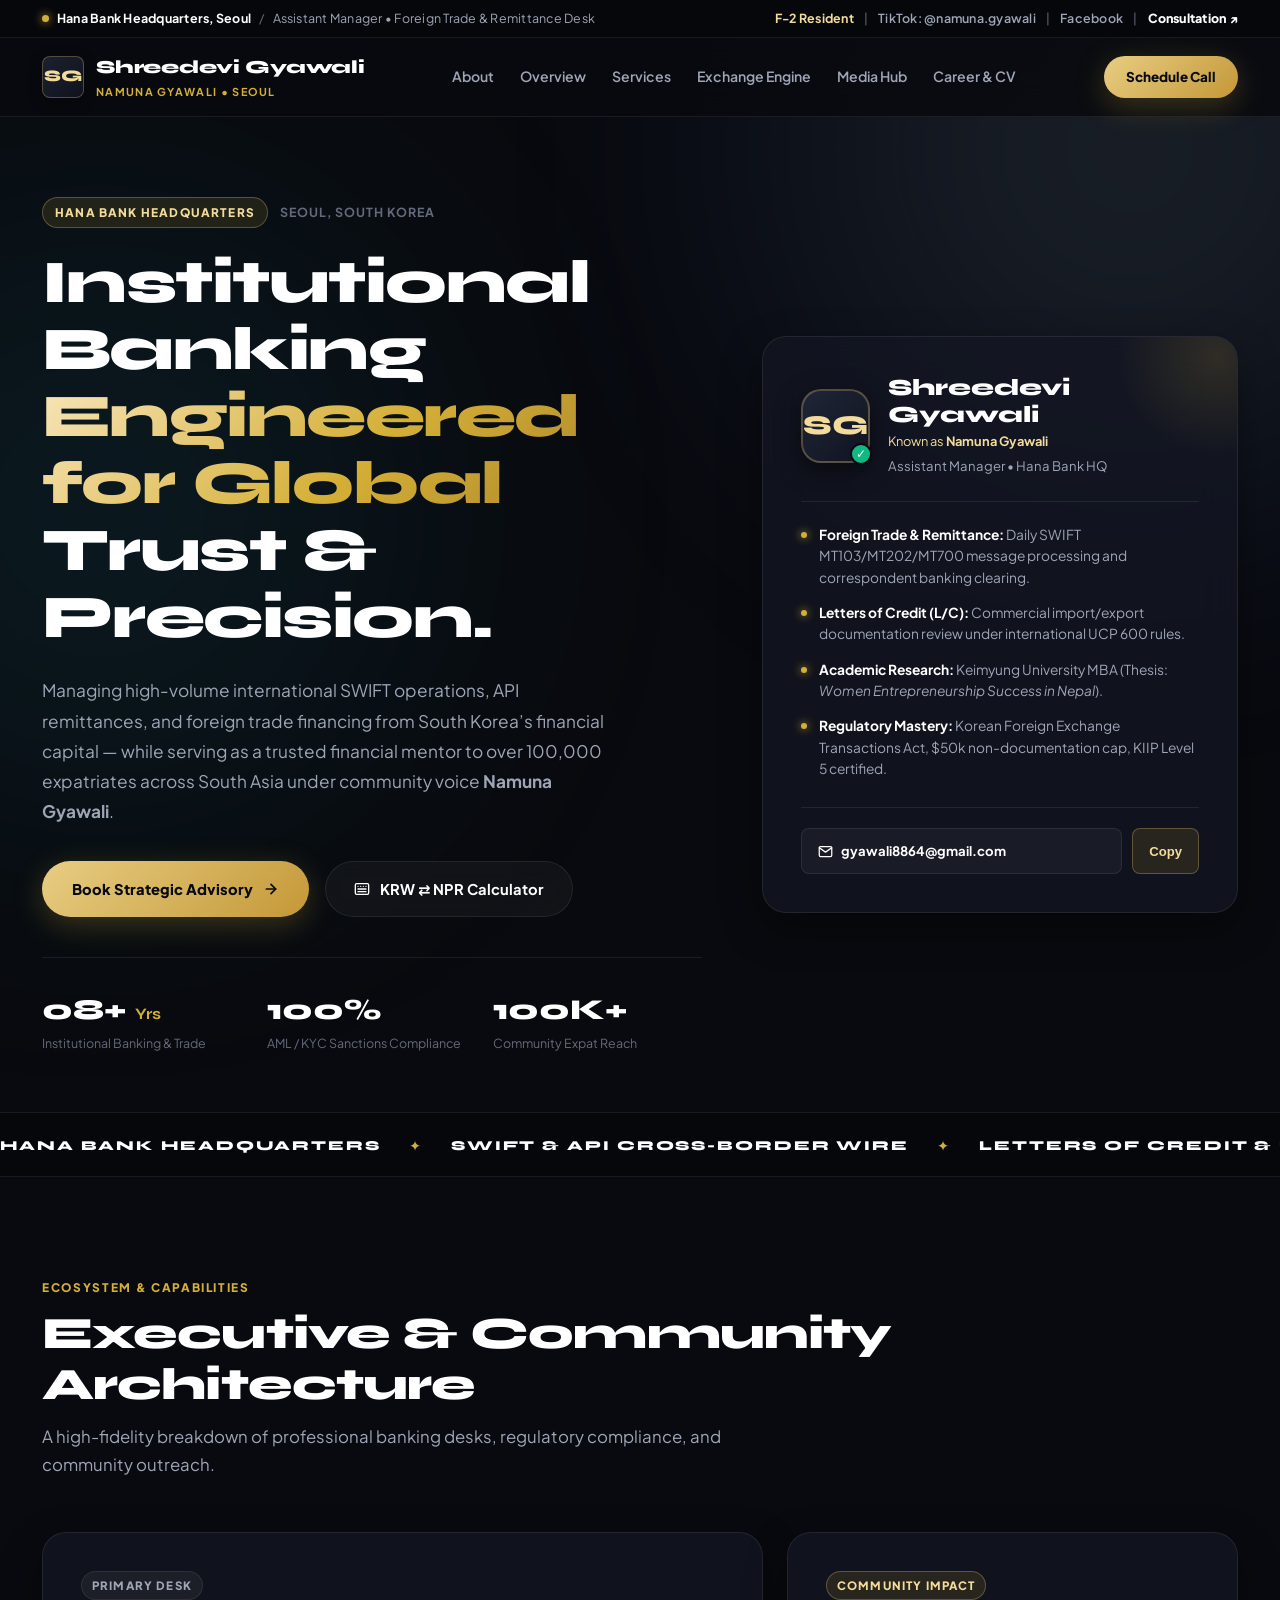
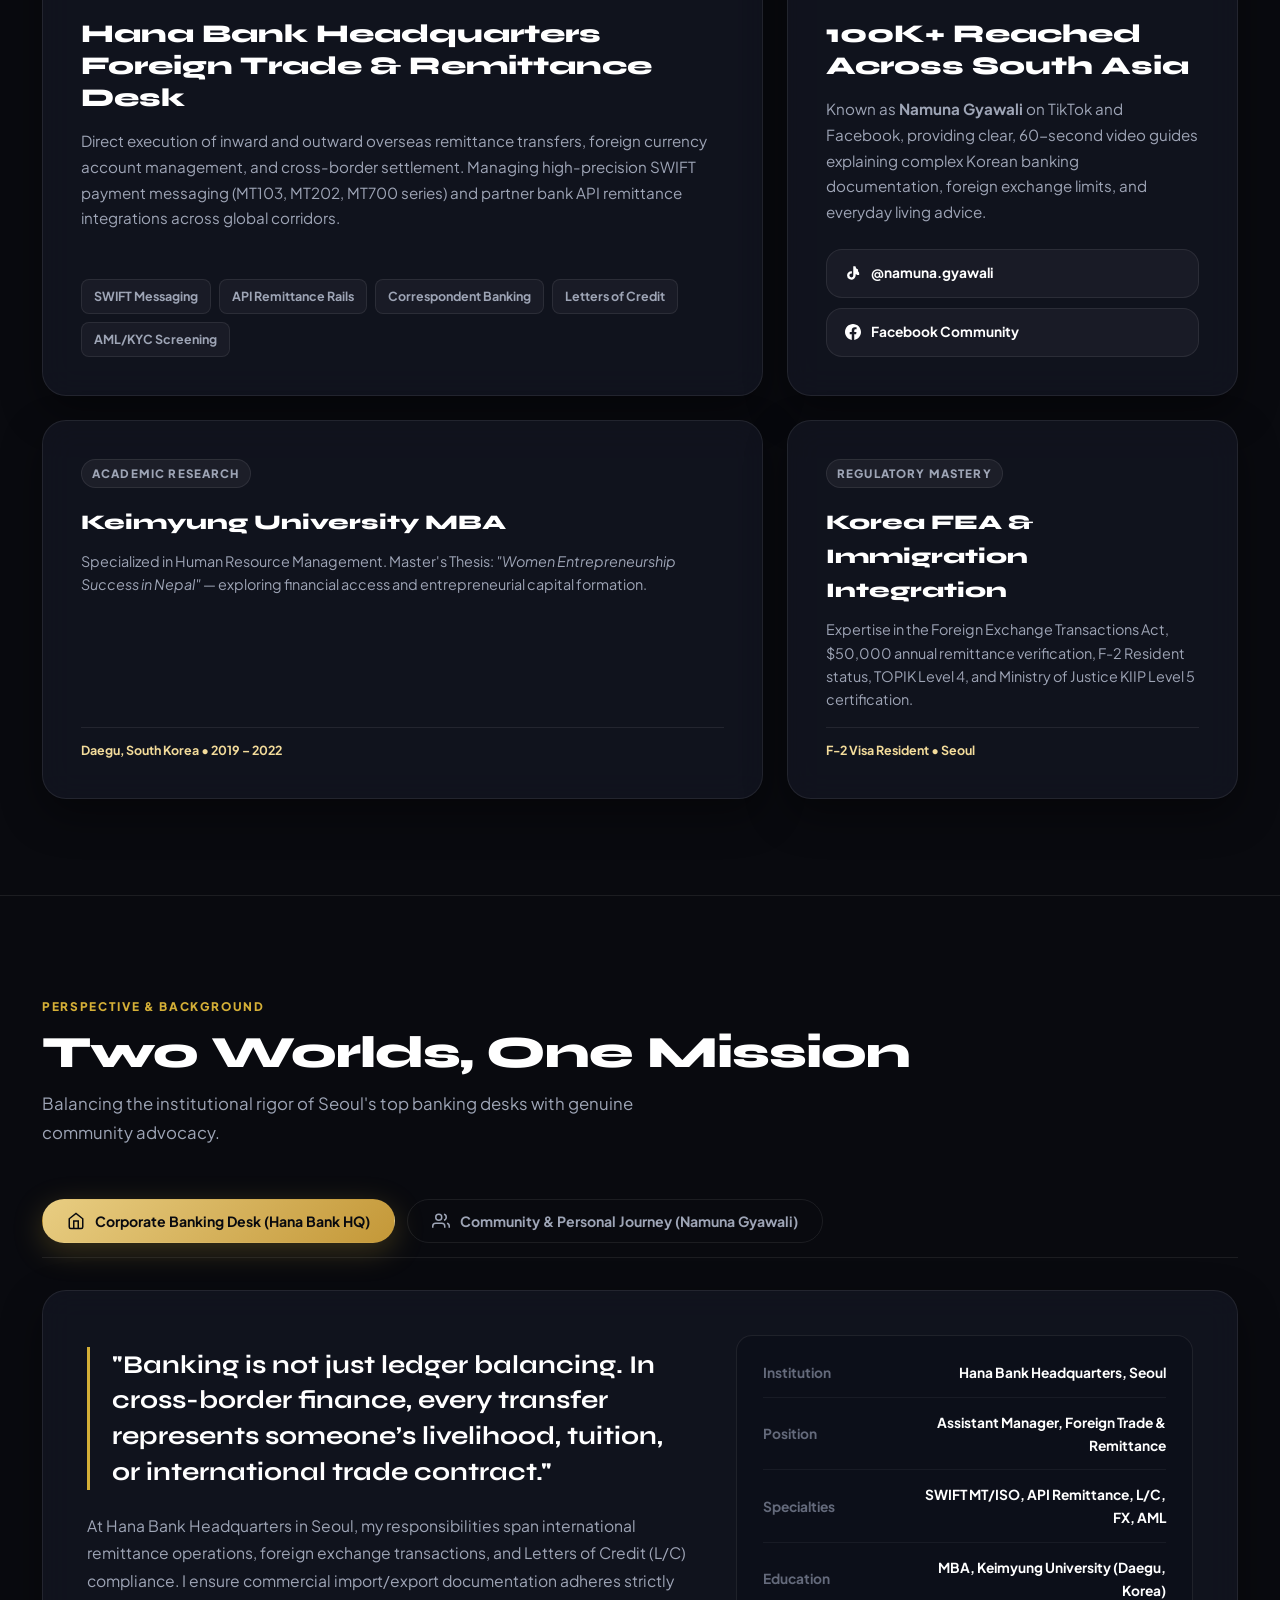
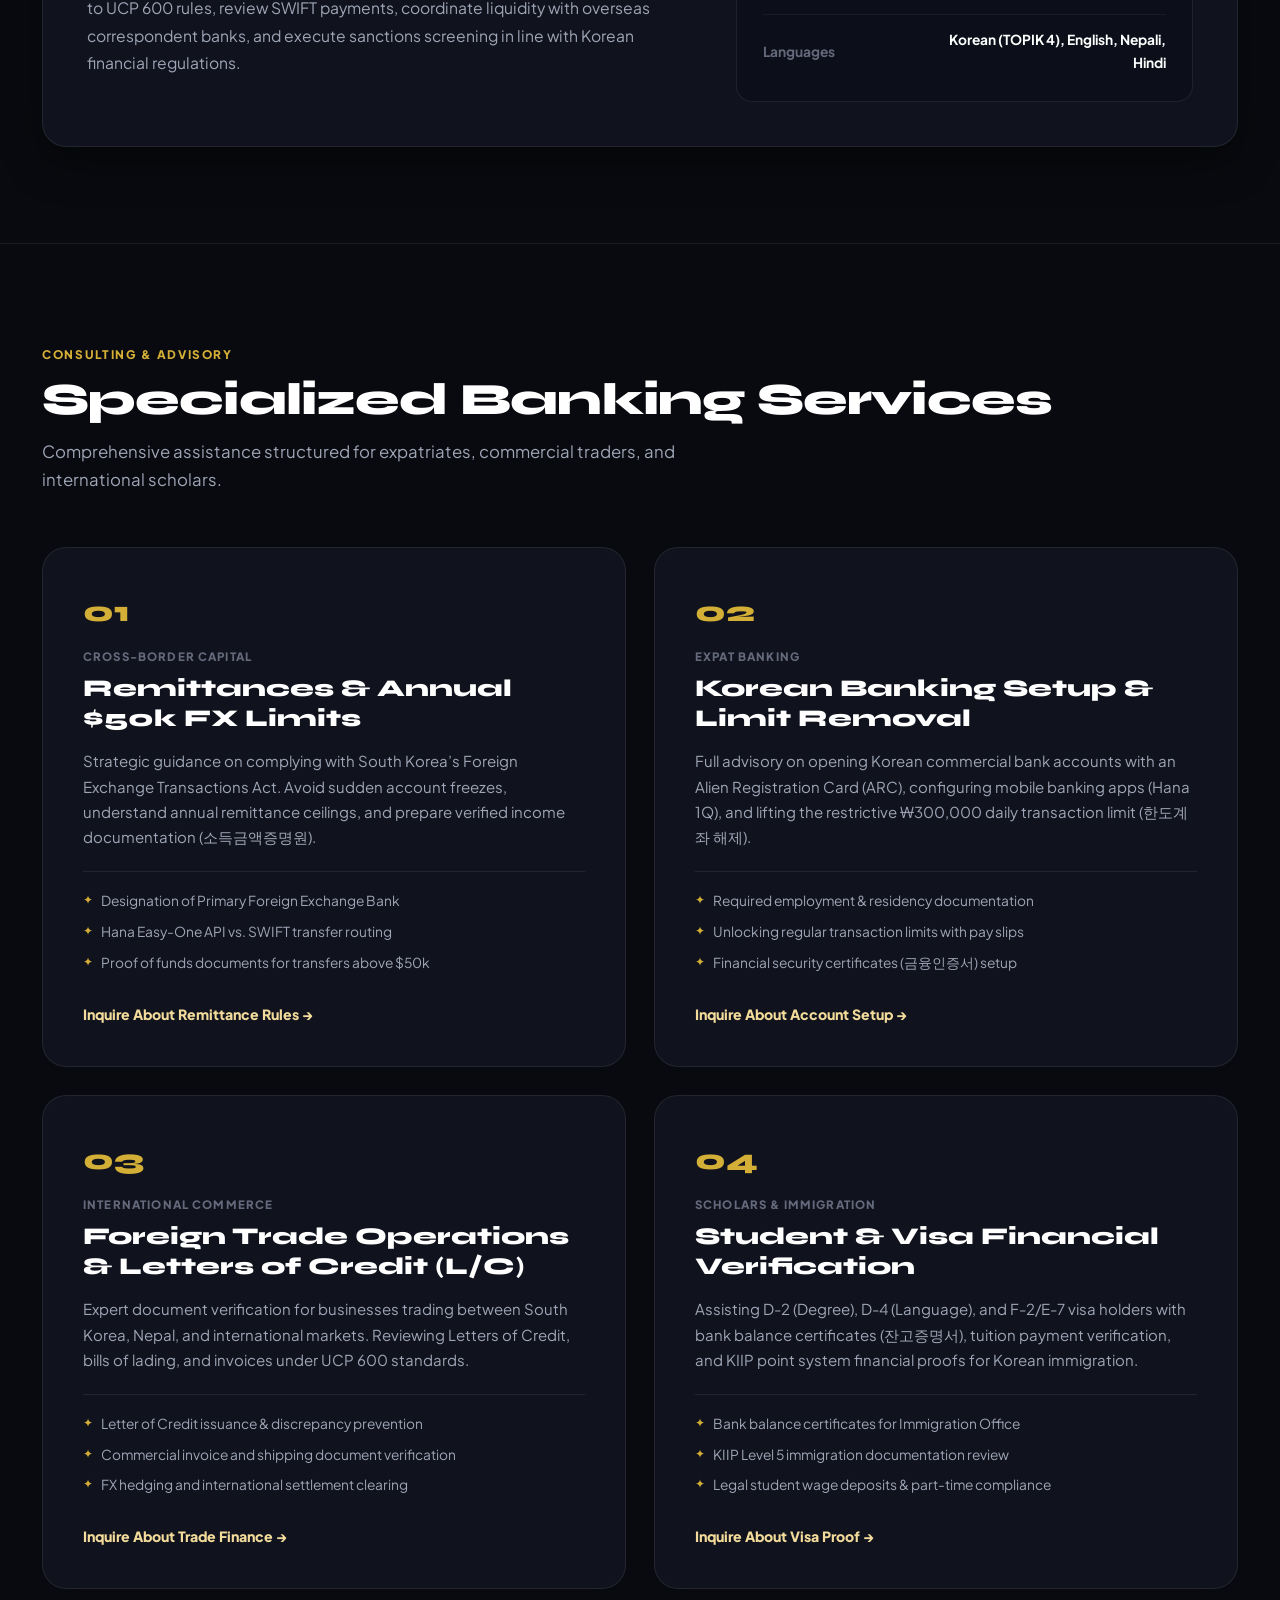
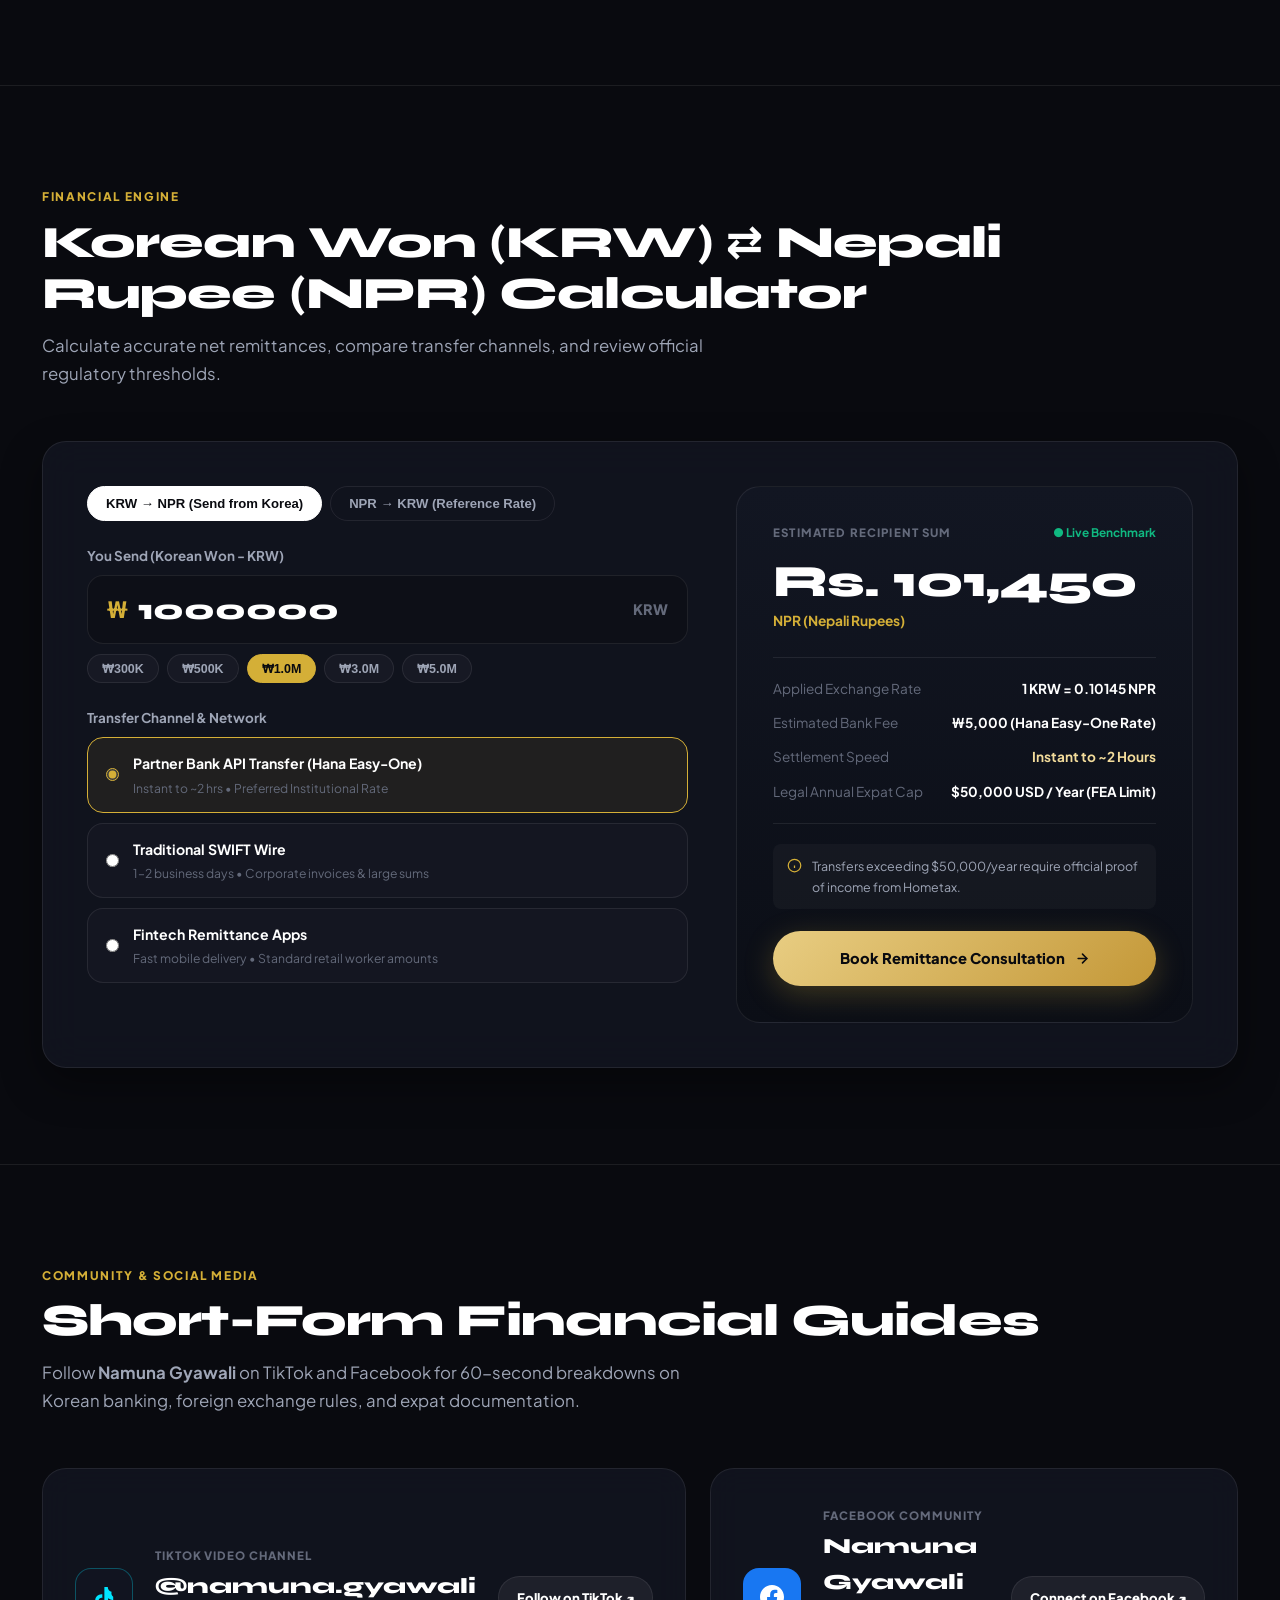
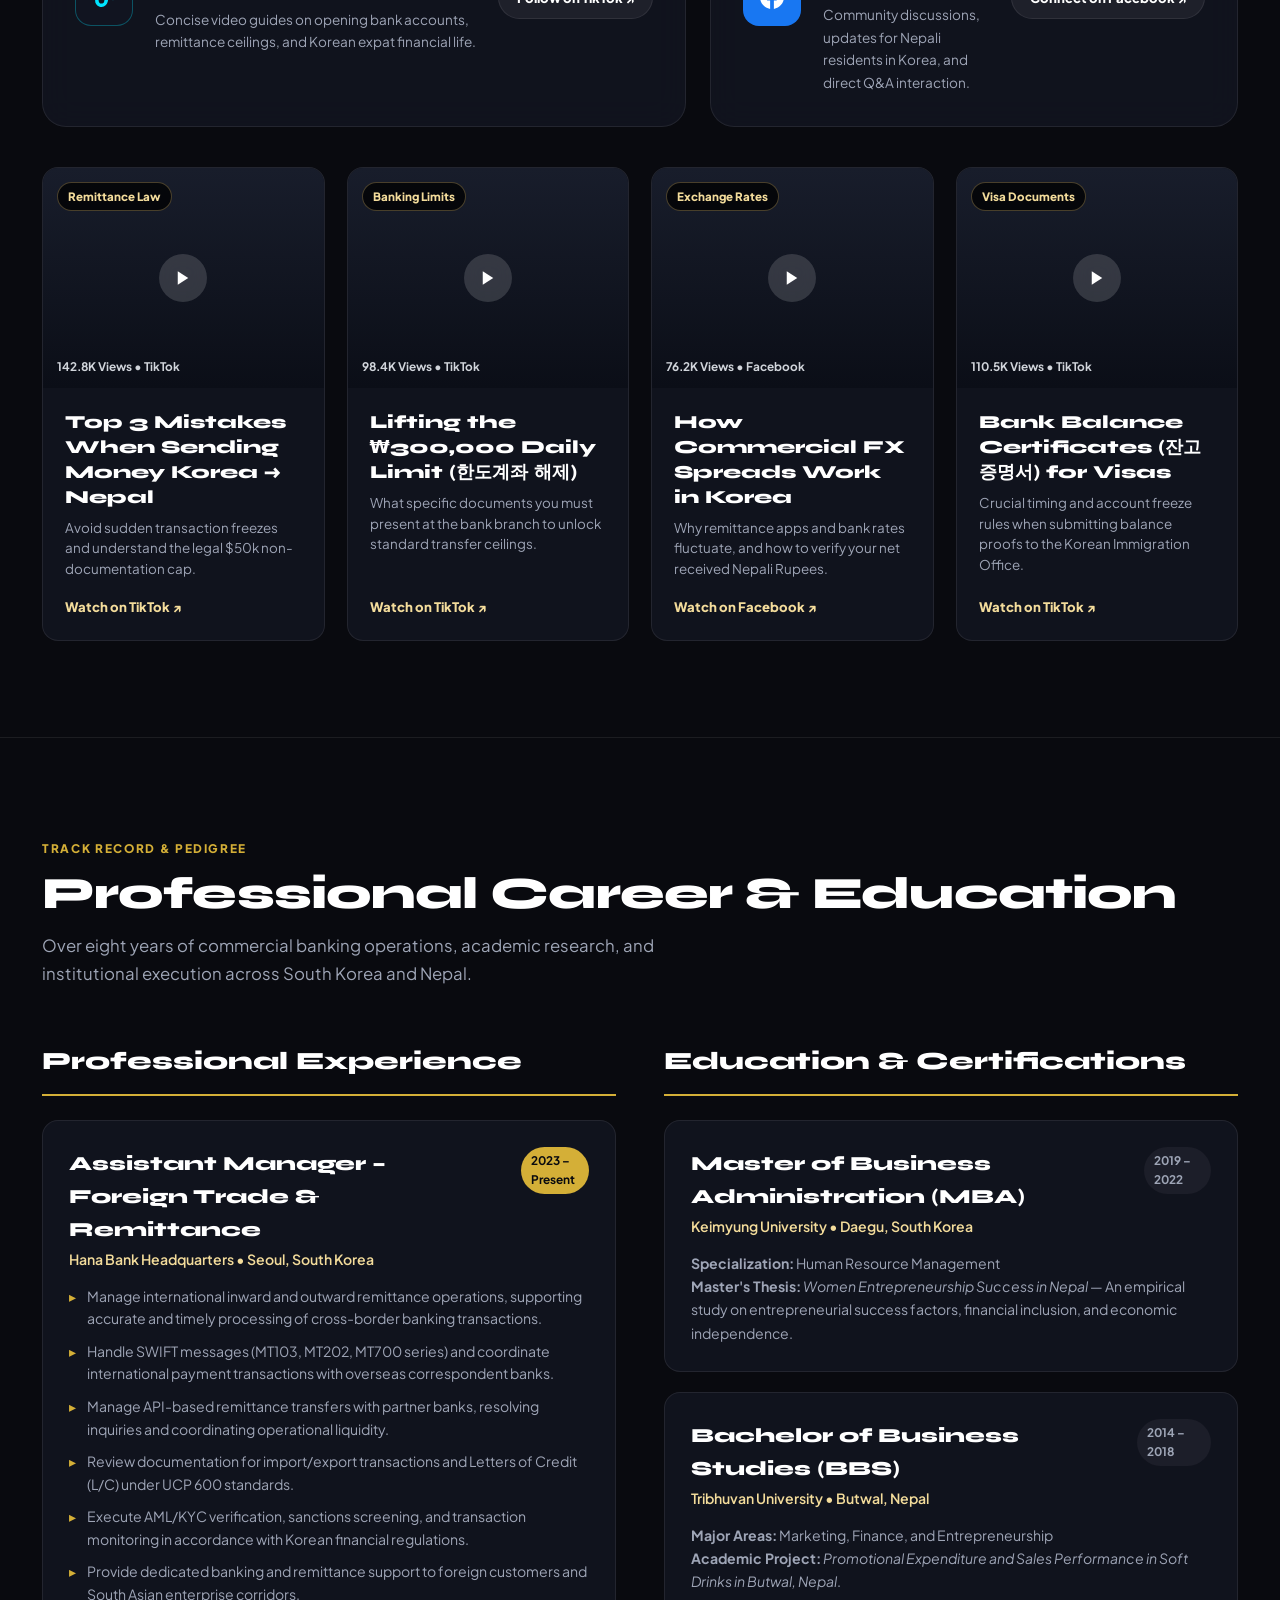
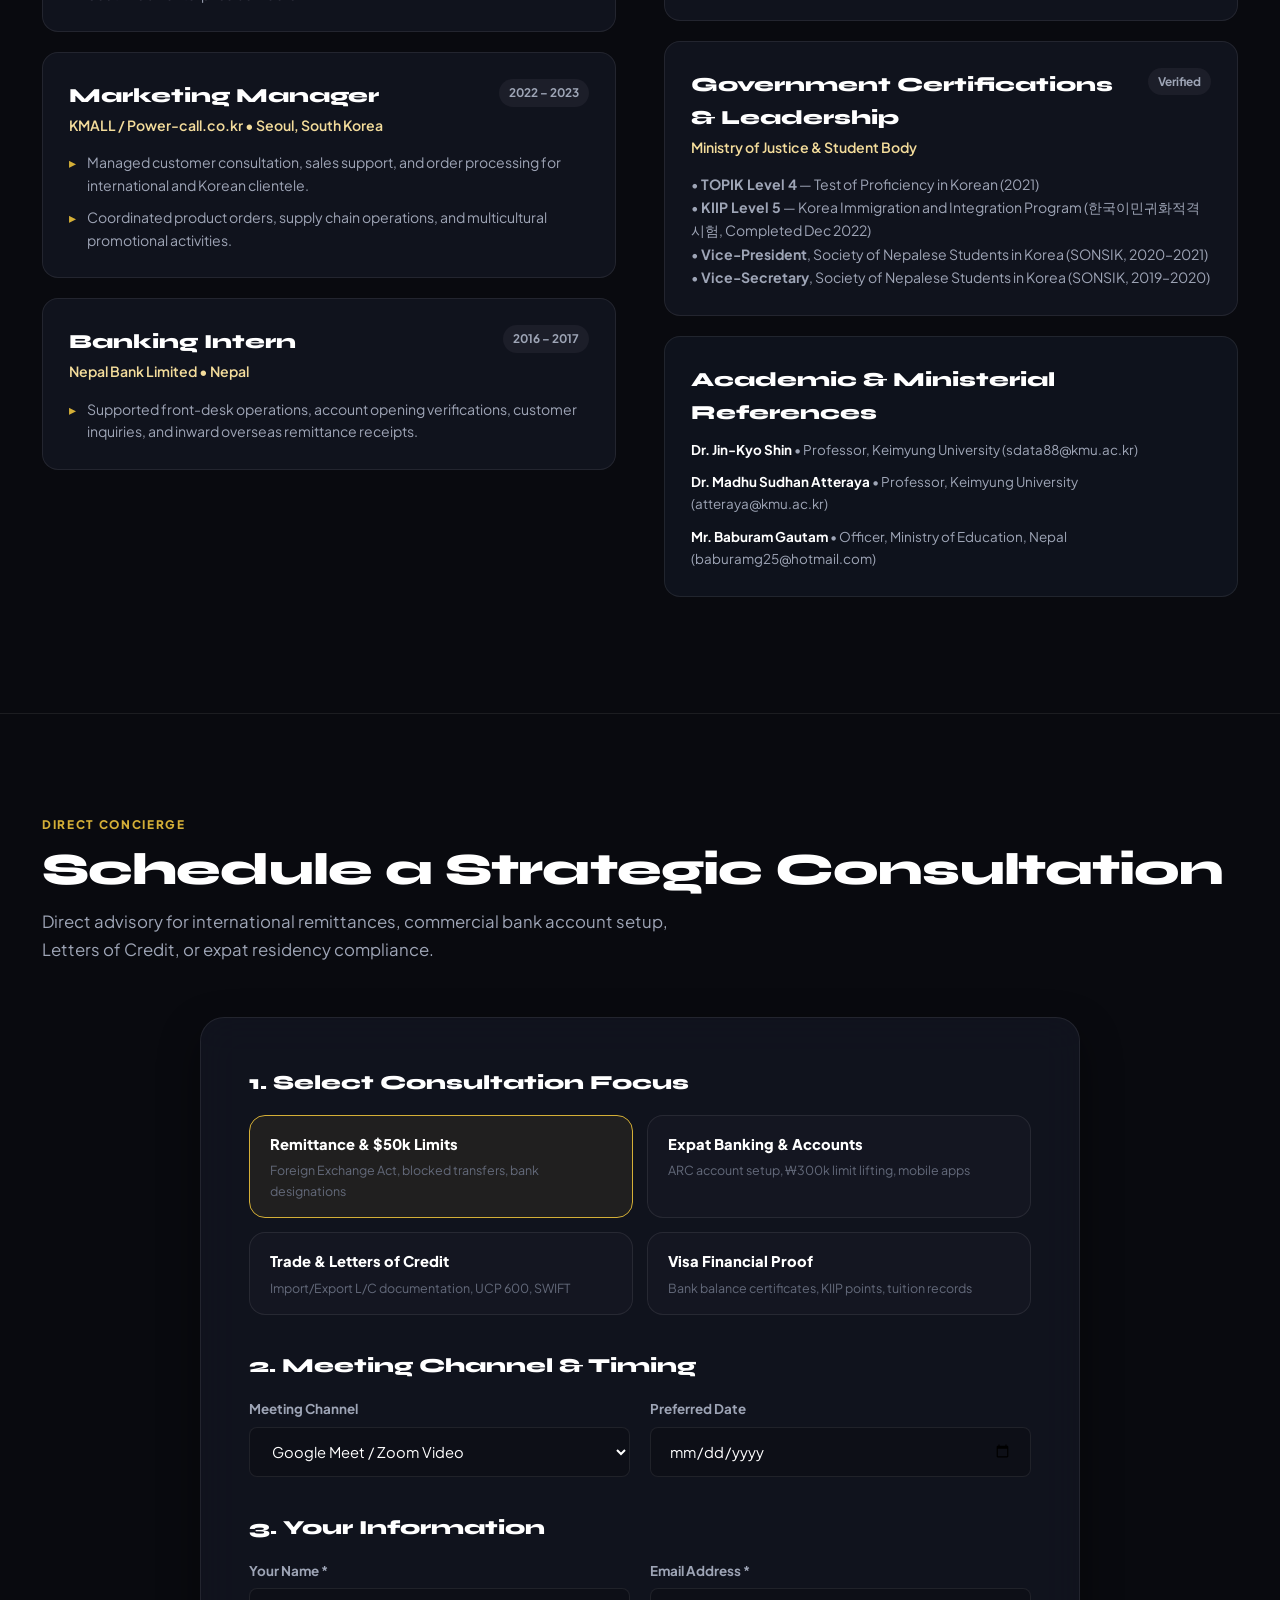
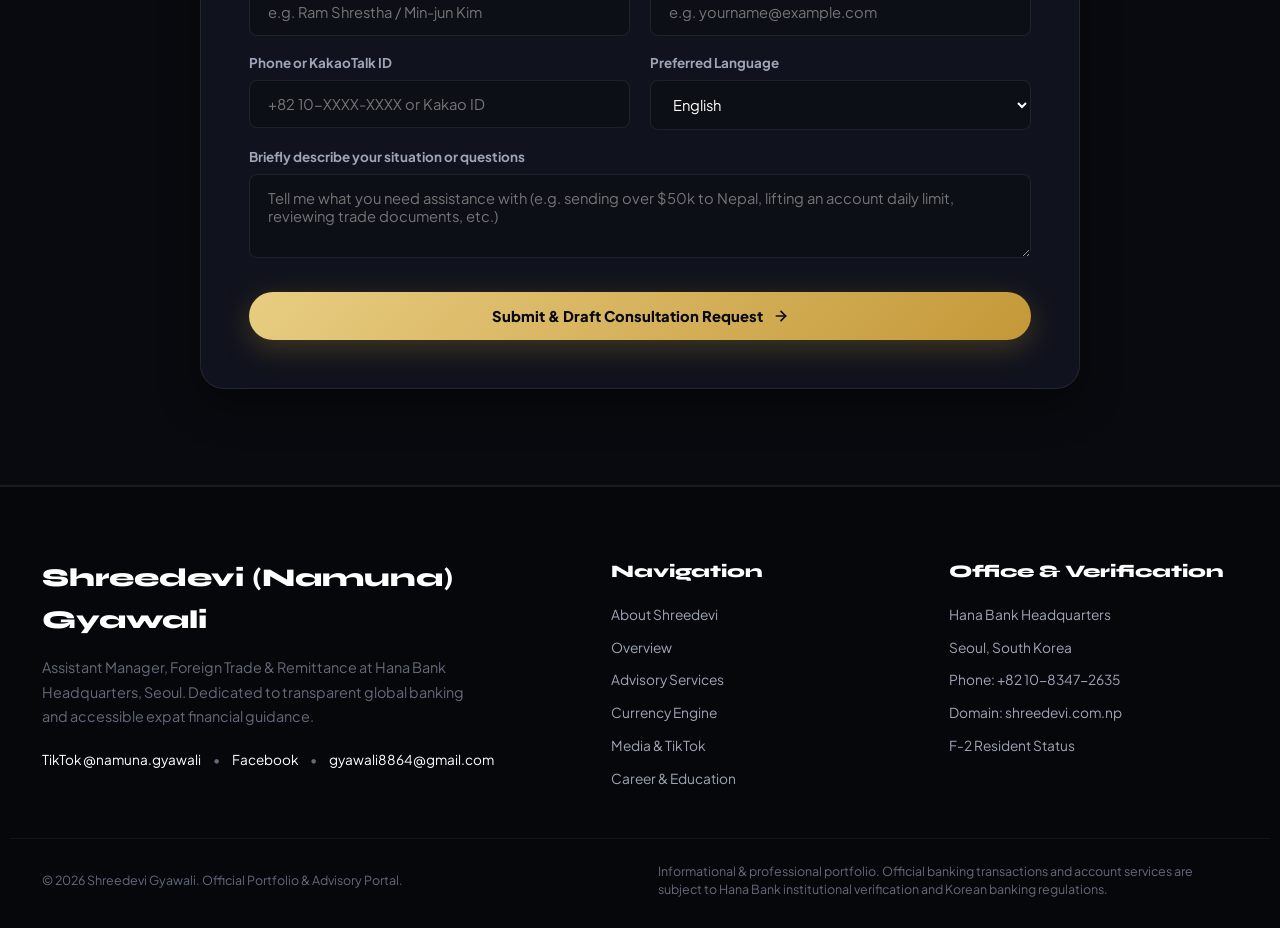
==== commit b0dfefb6: "feat: complete commercial-grade redesign - modern Bento grid, Syne typography, standalone currency e" ====
--- a/index.html
+++ b/index.html
@@ -3,63 +3,72 @@
 <head>
   <meta charset="utf-8" />
   <meta name="viewport" content="width=device-width, initial-scale=1.0" />
-  <title>Shreedevi (Namuna) Gyawali — International Banking & Expat Financial Advisory | Seoul</title>
-  <meta name="description" content="Official personal & advisory website of Shreedevi (Namuna) Gyawali. Assistant Manager at Hana Bank Headquarters, Seoul. Specializing in overseas remittance, SWIFT operations, foreign trade documentation, and expat financial guidance." />
+  <title>Shreedevi (Namuna) Gyawali | Assistant Manager – Hana Bank HQ | International Banking & Expat Advisory</title>
+  <meta name="description" content="Official executive portfolio of Shreedevi Gyawali (Namuna Gyawali). Assistant Manager at Hana Bank Headquarters, Seoul. Specializing in international remittances, SWIFT messaging, trade finance, Letters of Credit, and expat financial advisory." />
   <meta name="keywords" content="Shreedevi Gyawali, Namuna Gyawali, Hana Bank, Korea banking, remittance Korea to Nepal, SWIFT, foreign trade, Keimyung University MBA, TikTok namuna.gyawali" />
-  <meta property="og:title" content="Shreedevi (Namuna) Gyawali — International Banking Specialist" />
+  <meta property="og:title" content="Shreedevi Gyawali | Banking & Cross-Border Trade Specialist" />
   <meta property="og:description" content="Assistant Manager at Hana Bank HQ Seoul. Creator behind @namuna.gyawali on TikTok." />
   <meta property="og:url" content="https://shreedevi.com.np/" />
-  <meta name="theme-color" content="#FAF9F5" />
-
-  <!-- Google Fonts: Playfair Display (Editorial Display Serif) & Plus Jakarta Sans (Modern Geometric Sans) -->
+  <meta name="theme-color" content="#090a0f" />
+
+  <!-- Google Fonts: Syne (Ultra-Modern High-Fashion Display) & Plus Jakarta Sans (Precision Geometric) -->
   <link rel="preconnect" href="https://fonts.googleapis.com">
   <link rel="preconnect" href="https://fonts.gstatic.com" crossorigin>
-  <link href="https://fonts.googleapis.com/css2?family=Playfair+Display:ital,wght@0,400;0,600;0,700;0,800;1,400;1,600&family=Plus+Jakarta+Sans:wght@300;400;500;600;700;800&display=swap" rel="stylesheet">
+  <link href="https://fonts.googleapis.com/css2?family=Plus+Jakarta+Sans:ital,wght@0,400;0,500;0,600;0,700;0,800;1,400&family=Syne:wght@600;700;800;900&display=swap" rel="stylesheet">
   
   <link rel="stylesheet" href="style.css" />
 </head>
-<body class="editorial-body">
-
-  <!-- Top Minimalist Trust Ribbon -->
-  <aside class="top-ribbon" aria-label="Announcement">
-    <div class="container ribbon-flex">
-      <div class="ribbon-left">
-        <span class="live-pulse" aria-hidden="true"></span>
-        <span class="ribbon-text"><strong>Hana Bank Headquarters, Seoul</strong> • Foreign Trade & Remittance Desk</span>
-      </div>
-      <div class="ribbon-right">
-        <span class="ribbon-alias">Community: <strong>@namuna.gyawali</strong></span>
-        <span class="ribbon-dot" aria-hidden="true">•</span>
-        <a href="https://www.tiktok.com/@namuna.gyawali" target="_blank" rel="noopener noreferrer" class="ribbon-social">TikTok</a>
-        <span class="ribbon-dot" aria-hidden="true">•</span>
-        <a href="https://www.facebook.com/namuna.gyawali.3" target="_blank" rel="noopener noreferrer" class="ribbon-social">Facebook</a>
-        <span class="ribbon-dot" aria-hidden="true">•</span>
-        <a href="#booking" class="ribbon-cta">Book Consultation ↗</a>
+<body class="luxury-dark">
+
+  <!-- Ambient Light Orbs -->
+  <div class="glow-mesh mesh-1"></div>
+  <div class="glow-mesh mesh-2"></div>
+
+  <!-- Top Status Ribbon -->
+  <aside class="luxury-ribbon" aria-label="Official Status">
+    <div class="container ribbon-inner">
+      <div class="ribbon-status">
+        <span class="live-dot-pulse"></span>
+        <span class="status-title">Hana Bank Headquarters, Seoul</span>
+        <span class="status-sep">/</span>
+        <span class="status-desc">Assistant Manager • Foreign Trade & Remittance Desk</span>
+      </div>
+      <div class="ribbon-links">
+        <span class="ribbon-tag">F-2 Resident</span>
+        <span class="status-sep">|</span>
+        <a href="https://www.tiktok.com/@namuna.gyawali" target="_blank" rel="noopener noreferrer" class="r-link">TikTok: @namuna.gyawali</a>
+        <span class="status-sep">|</span>
+        <a href="https://www.facebook.com/namuna.gyawali.3" target="_blank" rel="noopener noreferrer" class="r-link">Facebook</a>
+        <span class="status-sep">|</span>
+        <a href="#booking" class="r-cta">Consultation ↗</a>
       </div>
     </div>
   </aside>
 
-  <!-- Editorial Navigation Header -->
+  <!-- Navigation Bar -->
   <header class="header-nav-wrap">
     <div class="container">
-      <nav class="main-navbar" aria-label="Main Navigation">
-        <a href="#hero" class="editorial-brand">
-          <span class="brand-title">Shreedevi Gyawali</span>
-          <span class="brand-subtitle">NAMUNA GYAWALI • SEOUL, KR</span>
+      <nav class="luxury-navbar" aria-label="Main Navigation">
+        <a href="#hero" class="nav-brand">
+          <div class="brand-monogram">SG</div>
+          <div class="brand-text">
+            <span class="brand-name">Shreedevi Gyawali</span>
+            <span class="brand-subtitle">NAMUNA GYAWALI • SEOUL</span>
+          </div>
         </a>
 
-        <div class="navbar-center-links">
-          <a href="#about" class="nav-item">About</a>
-          <a href="#services" class="nav-item">Services</a>
-          <a href="#calculator" class="nav-item">Currency Tool</a>
-          <a href="#media" class="nav-item">Media & TikTok</a>
-          <a href="#experience" class="nav-item">Career & CV</a>
-          <a href="#insights" class="nav-item">Journal</a>
-        </div>
-
-        <div class="navbar-action">
-          <a href="#booking" class="btn-editorial-pill">Schedule Consultation</a>
-          <button class="mobile-hamburger" id="mobileToggle" aria-label="Toggle navigation menu">
+        <div class="nav-center-menu">
+          <a href="#about" class="nav-link">About</a>
+          <a href="#bento" class="nav-link">Overview</a>
+          <a href="#services" class="nav-link">Services</a>
+          <a href="#calculator" class="nav-link">Exchange Engine</a>
+          <a href="#media" class="nav-link">Media Hub</a>
+          <a href="#career" class="nav-link">Career & CV</a>
+        </div>
+
+        <div class="nav-right-actions">
+          <a href="#booking" class="btn-gold-pill">Schedule Call</a>
+          <button class="mobile-menu-btn" id="mobileToggle" aria-label="Open navigation menu">
             <span></span>
             <span></span>
           </button>
@@ -68,119 +77,121 @@
     </div>
 
     <!-- Mobile Drawer -->
-    <div class="mobile-menu-drawer" id="mobileDrawer">
-      <a href="#about" class="m-link">About Shreedevi</a>
-      <a href="#services" class="m-link">Advisory & Services</a>
-      <a href="#calculator" class="m-link">KRW ⇄ NPR Calculator</a>
-      <a href="#media" class="m-link">TikTok & Social Media</a>
-      <a href="#experience" class="m-link">Career Experience & Education</a>
-      <a href="#insights" class="m-link">Guides & Articles</a>
-      <a href="#booking" class="m-link highlight">Book a Consultation</a>
+    <div class="mobile-drawer" id="mobileDrawer">
+      <a href="#about" class="m-nav-item">About Shreedevi</a>
+      <a href="#bento" class="m-nav-item">Executive Overview</a>
+      <a href="#services" class="m-nav-item">Advisory Services</a>
+      <a href="#calculator" class="m-nav-item">Currency Engine (KRW ⇄ NPR)</a>
+      <a href="#media" class="m-nav-item">TikTok & Media Hub</a>
+      <a href="#career" class="m-nav-item">Career Experience & CV</a>
+      <a href="#booking" class="m-nav-item highlight">Book a Consultation</a>
     </div>
   </header>
 
   <main>
-    <!-- HERO SECTION (Editorial Influencer & Executive Showcase) -->
-    <section class="editorial-hero" id="hero">
-      <div class="container hero-editorial-grid">
+    <!-- HERO SECTION (High-Impact Executive & Creator Showcase) -->
+    <section class="luxury-hero" id="hero">
+      <div class="container hero-layout">
         
-        <!-- Left Hero Text Column -->
-        <div class="hero-text-block">
-          <div class="hero-category-label">
-            <span class="kicker-tag">FINANCE • TRADE • COMMUNITY</span>
-            <span class="kicker-location">SEOUL, SOUTH KOREA</span>
-          </div>
-
-          <h1 class="hero-display-title">
+        <!-- Left: Statement & Vision -->
+        <div class="hero-left-col">
+          <div class="hero-eyebrow">
+            <span class="eyebrow-pill">HANA BANK HEADQUARTERS</span>
+            <span class="eyebrow-text">SEOUL, SOUTH KOREA</span>
+          </div>
+
+          <h1 class="hero-headline">
             Institutional Banking <br>
-            <em class="serif-emphasis">Meets Real Life</em> in Seoul.
+            <span class="gold-gradient-text">Engineered for Global</span> <br>
+            Trust & Precision.
           </h1>
 
-          <p class="hero-paragraph">
-            Operating inside South Korea’s financial center at <strong>Hana Bank Headquarters</strong>. Managing cross-border SWIFT remittances, trade finance documentation, and foreign exchange — while providing trusted, transparent financial education to thousands across South Asia under my community voice, <strong>Namuna Gyawali</strong>.
+          <p class="hero-lead">
+            Managing high-volume international SWIFT operations, API remittances, and foreign trade financing from South Korea’s financial capital — while serving as a trusted financial mentor to over 100,000 expatriates across South Asia under community voice <strong>Namuna Gyawali</strong>.
           </p>
 
-          <div class="hero-btn-row">
-            <a href="#booking" class="btn-dark-primary">
-              <span>Book Advisory Session</span>
-              <svg width="15" height="15" viewBox="0 0 24 24" fill="none" stroke="currentColor" stroke-width="2.2" stroke-linecap="round" stroke-linejoin="round" class="arrow-glyph"><line x1="5" y1="12" x2="19" y2="12"/><polyline points="12 5 19 12 12 19"/></svg>
+          <div class="hero-actions-row">
+            <a href="#booking" class="btn-primary-gold">
+              <span>Book Strategic Advisory</span>
+              <svg width="16" height="16" viewBox="0 0 24 24" fill="none" stroke="currentColor" stroke-width="2.5" stroke-linecap="round" stroke-linejoin="round"><line x1="5" y1="12" x2="19" y2="12"/><polyline points="12 5 19 12 12 19"/></svg>
             </a>
-            <a href="#calculator" class="btn-outline-minimal">
-              <svg width="15" height="15" viewBox="0 0 24 24" fill="none" stroke="currentColor" stroke-width="2" stroke-linecap="round" stroke-linejoin="round"><rect x="2" y="4" width="20" height="16" rx="2"/><line x1="6" y1="8" x2="6" y2="8"/><line x1="10" y1="8" x2="10" y2="8"/><line x1="14" y1="8" x2="14" y2="8"/><line x1="18" y1="8" x2="18" y2="8"/><line x1="6" y1="12" x2="18" y2="12"/><line x1="6" y1="16" x2="18" y2="16"/></svg>
+            <a href="#calculator" class="btn-outline-glass">
+              <svg width="16" height="16" viewBox="0 0 24 24" fill="none" stroke="currentColor" stroke-width="2" stroke-linecap="round" stroke-linejoin="round"><rect x="2" y="4" width="20" height="16" rx="2"/><line x1="6" y1="8" x2="6" y2="8"/><line x1="10" y1="8" x2="10" y2="8"/><line x1="14" y1="8" x2="14" y2="8"/><line x1="18" y1="8" x2="18" y2="8"/><line x1="6" y1="12" x2="18" y2="12"/><line x1="6" y1="16" x2="18" y2="16"/></svg>
               <span>KRW ⇄ NPR Calculator</span>
             </a>
           </div>
 
-          <!-- Social Credibility Strip -->
-          <div class="hero-social-strip">
-            <span class="social-strip-label">Community Channels:</span>
-            <a href="https://www.tiktok.com/@namuna.gyawali" target="_blank" rel="noopener noreferrer" class="social-tag-pill tiktok-pill">
-              <svg width="14" height="14" viewBox="0 0 24 24" fill="currentColor"><path d="M19.59 6.69a4.83 4.83 0 0 1-3.77-4.25V2h-3.45v13.67a2.89 2.89 0 0 1-5.2 1.74 2.89 2.89 0 0 1 2.31-4.64c.29 0 .58.04.86.12V9.32a6.34 6.34 0 0 0-.86-.06A6.34 6.34 0 0 0 3.1 15.6a6.34 6.34 0 0 0 10.82 4.48c1.77-1.77 2.3-4.3 2.18-6.73a8.27 8.27 0 0 0 5.12 1.79v-3.45a4.85 4.85 0 0 1-1.63-5z"/></svg>
-              <span>TikTok @namuna.gyawali</span>
-            </a>
-            <a href="https://www.facebook.com/namuna.gyawali.3" target="_blank" rel="noopener noreferrer" class="social-tag-pill facebook-pill">
-              <svg width="14" height="14" viewBox="0 0 24 24" fill="currentColor"><path d="M24 12.073c0-6.627-5.373-12-12-12s-12 5.373-12 12c0 5.99 4.388 10.954 10.125 11.854v-8.385H7.078v-3.47h3.047V9.43c0-3.007 1.792-4.669 4.533-4.669 1.312 0 2.686.235 2.686.235v2.953H15.83c-1.491 0-1.956.925-1.956 1.874v2.25h3.328l-.532 3.47h-2.796v8.385C19.612 23.027 24 18.062 24 12.073z"/></svg>
-              <span>Facebook Community</span>
-            </a>
-          </div>
-        </div>
-
-        <!-- Right Hero Editorial Showcase Card -->
-        <div class="hero-visual-card-wrap">
-          <div class="editorial-portrait-frame">
-            <!-- Portrait Top Header -->
-            <div class="portrait-header">
-              <div class="portrait-avatar-box">
-                <span class="portrait-initials">SG</span>
-                <span class="badge-status-dot" title="Active Banking Officer"></span>
-              </div>
-              <div class="portrait-titles">
-                <div class="p-name">Shreedevi Gyawali</div>
-                <div class="p-alias">Known as <em>Namuna Gyawali</em></div>
-                <div class="p-role">Assistant Manager • Hana Bank HQ</div>
-              </div>
-            </div>
-
-            <!-- Middle Quick Rate Snapshot -->
-            <div class="portrait-rate-box">
-              <div class="rate-box-top">
-                <span class="r-caption">BANK REMITTANCE BENCHMARK</span>
-                <span class="r-live">● Market Open</span>
-              </div>
-              <div class="r-digits">
-                <span class="r-pair">1,000 KRW =</span>
-                <span class="r-val" id="heroQuickRate">~ 101.45 NPR</span>
-              </div>
-              <div class="r-meta">
-                <span>Hana Easy-One API settlement</span>
-                <a href="#calculator" class="r-link">Calculate transfer →</a>
-              </div>
-            </div>
-
-            <!-- Credentials Badges -->
-            <div class="portrait-tags-list">
-              <div class="p-tag-item">
-                <svg width="14" height="14" viewBox="0 0 24 24" fill="none" stroke="currentColor" stroke-width="2.5" class="tag-svg"><polyline points="20 6 9 17 4 12"/></svg>
-                <span>Hana Bank HQ Foreign Trade & Remittance Desk</span>
-              </div>
-              <div class="p-tag-item">
-                <svg width="14" height="14" viewBox="0 0 24 24" fill="none" stroke="currentColor" stroke-width="2.5" class="tag-svg"><polyline points="20 6 9 17 4 12"/></svg>
-                <span>Keimyung University MBA (Human Resource Management)</span>
-              </div>
-              <div class="p-tag-item">
-                <svg width="14" height="14" viewBox="0 0 24 24" fill="none" stroke="currentColor" stroke-width="2.5" class="tag-svg"><polyline points="20 6 9 17 4 12"/></svg>
-                <span>TOPIK Level 4 & KIIP Level 5 Verified</span>
-              </div>
-              <div class="p-tag-item">
-                <svg width="14" height="14" viewBox="0 0 24 24" fill="none" stroke="currentColor" stroke-width="2.5" class="tag-svg"><polyline points="20 6 9 17 4 12"/></svg>
-                <span>F-2 Resident Status • Seoul, South Korea</span>
-              </div>
-            </div>
-
-            <!-- Card Bottom Bar -->
-            <div class="portrait-card-footer">
-              <a href="mailto:gyawali8864@gmail.com" class="p-action-btn email-btn">Email: gyawali8864@gmail.com</a>
-              <button class="p-action-btn copy-btn" id="quickCopyEmail" data-email="gyawali8864@gmail.com" title="Copy Email">Copy</button>
+          <!-- Hero Metrics Bar -->
+          <div class="hero-metrics-grid">
+            <div class="metric-item">
+              <div class="metric-value">08+ <span class="metric-unit">Yrs</span></div>
+              <div class="metric-label">Institutional Banking & Trade</div>
+            </div>
+            <div class="metric-item">
+              <div class="metric-value">100%</div>
+              <div class="metric-label">AML / KYC Sanctions Compliance</div>
+            </div>
+            <div class="metric-item">
+              <div class="metric-value">100K+</div>
+              <div class="metric-label">Community Expat Reach</div>
+            </div>
+          </div>
+        </div>
+
+        <!-- Right: Executive Identity Card -->
+        <div class="hero-right-col">
+          <div class="executive-card">
+            <div class="card-glow-bg"></div>
+            
+            <div class="exec-card-header">
+              <div class="exec-avatar-shield">
+                <span class="shield-initials">SG</span>
+                <span class="shield-badge" title="Verified Banking Officer">✓</span>
+              </div>
+              <div class="exec-titles">
+                <h3 class="exec-name">Shreedevi Gyawali</h3>
+                <div class="exec-community-tag">Known as <strong>Namuna Gyawali</strong></div>
+                <div class="exec-role">Assistant Manager • Hana Bank HQ</div>
+              </div>
+            </div>
+
+            <div class="exec-divider"></div>
+
+            <div class="exec-highlights-list">
+              <div class="highlight-point">
+                <div class="point-bullet"></div>
+                <div class="point-text">
+                  <strong>Foreign Trade & Remittance:</strong> Daily SWIFT MT103/MT202/MT700 message processing and correspondent banking clearing.
+                </div>
+              </div>
+              <div class="highlight-point">
+                <div class="point-bullet"></div>
+                <div class="point-text">
+                  <strong>Letters of Credit (L/C):</strong> Commercial import/export documentation review under international UCP 600 rules.
+                </div>
+              </div>
+              <div class="highlight-point">
+                <div class="point-bullet"></div>
+                <div class="point-text">
+                  <strong>Academic Research:</strong> Keimyung University MBA (Thesis: <em>Women Entrepreneurship Success in Nepal</em>).
+                </div>
+              </div>
+              <div class="highlight-point">
+                <div class="point-bullet"></div>
+                <div class="point-text">
+                  <strong>Regulatory Mastery:</strong> Korean Foreign Exchange Transactions Act, $50k non-documentation cap, KIIP Level 5 certified.
+                </div>
+              </div>
+            </div>
+
+            <div class="exec-card-footer">
+              <a href="mailto:gyawali8864@gmail.com" class="exec-btn-mail">
+                <svg width="15" height="15" viewBox="0 0 24 24" fill="none" stroke="currentColor" stroke-width="2" stroke-linecap="round" stroke-linejoin="round"><path d="M4 4h16c1.1 0 2 .9 2 2v12c0 1.1-.9 2-2 2H4c-1.1 0-2-.9-2-2V6c0-1.1.9-2 2-2z"/><polyline points="22,6 12,13 2,6"/></svg>
+                <span>gyawali8864@gmail.com</span>
+              </a>
+              <button class="exec-btn-copy" id="quickCopyEmail" data-email="gyawali8864@gmail.com" title="Copy Email">
+                Copy
+              </button>
             </div>
           </div>
         </div>
@@ -188,146 +199,99 @@
       </div>
     </section>
 
-    <!-- EDITORIAL MARQUEE TICKER (High-End Studio Vibe) -->
-    <div class="marquee-strip" aria-hidden="true">
+    <!-- INFINITE STUDIO MARQUEE -->
+    <div class="studio-marquee" aria-hidden="true">
       <div class="marquee-track">
         <span>HANA BANK HEADQUARTERS</span>
-        <span class="m-star">✦</span>
-        <span>SWIFT & API REMITTANCES</span>
-        <span class="m-star">✦</span>
-        <span>FOREIGN TRADE & LETTERS OF CREDIT</span>
-        <span class="m-star">✦</span>
+        <span class="m-diamond">✦</span>
+        <span>SWIFT & API CROSS-BORDER WIRE</span>
+        <span class="m-diamond">✦</span>
+        <span>LETTERS OF CREDIT & UCP 600</span>
+        <span class="m-diamond">✦</span>
         <span>TIKTOK @NAMUNA.GYAWALI</span>
-        <span class="m-star">✦</span>
+        <span class="m-diamond">✦</span>
         <span>KEIMYUNG UNIVERSITY MBA</span>
-        <span class="m-star">✦</span>
-        <span>KOREA EXPAT BANKING ADVISORY</span>
-        <span class="m-star">✦</span>
-        <span>AML & REGULATORY COMPLIANCE</span>
-        <span class="m-star">✦</span>
+        <span class="m-diamond">✦</span>
+        <span>FOREIGN EXCHANGE TRANSACTIONS ACT</span>
+        <span class="m-diamond">✦</span>
+        <span>SONSIK LEADERSHIP</span>
+        <span class="m-diamond">✦</span>
         <span>HANA BANK HEADQUARTERS</span>
-        <span class="m-star">✦</span>
-        <span>SWIFT & API REMITTANCES</span>
-        <span class="m-star">✦</span>
-        <span>FOREIGN TRADE & LETTERS OF CREDIT</span>
-        <span class="m-star">✦</span>
+        <span class="m-diamond">✦</span>
+        <span>SWIFT & API CROSS-BORDER WIRE</span>
+        <span class="m-diamond">✦</span>
+        <span>LETTERS OF CREDIT & UCP 600</span>
+        <span class="m-diamond">✦</span>
         <span>TIKTOK @NAMUNA.GYAWALI</span>
-        <span class="m-star">✦</span>
+        <span class="m-diamond">✦</span>
       </div>
     </div>
 
-    <!-- ABOUT SECTION (Magazine Editorial Layout with Persona Switcher) -->
-    <section class="editorial-section about-editorial" id="about">
+    <!-- MODERN BENTO GRID SHOWCASE (2026 Award-Winning Architecture) -->
+    <section class="section-wrap bento-section" id="bento">
       <div class="container">
         
-        <div class="section-top-label">
-          <span class="section-eyebrow">01 / BIOGRAPHY & PERSPECTIVE</span>
-          <h2 class="editorial-heading">A Bridge Between Institutional Rigor and Everyday Community</h2>
-        </div>
-
-        <div class="about-two-col-grid">
-          <!-- Left Column: Big Philosophy Quote -->
-          <div class="about-quote-col">
-            <blockquote class="lead-quote">
-              "Living in South Korea as a foreign national should not mean feeling helpless in front of a banking counter or losing hard-earned money to bad advice."
-            </blockquote>
-            
-            <div class="bio-spec-table">
-              <div class="spec-row">
-                <span class="spec-key">Current Role</span>
-                <span class="spec-val">Assistant Manager, Foreign Trade & Remittance, Hana Bank HQ</span>
-              </div>
-              <div class="spec-row">
-                <span class="spec-key">Education</span>
-                <span class="spec-val">MBA, Keimyung University (Daegu, South Korea)</span>
-              </div>
-              <div class="spec-row">
-                <span class="spec-key">Undergraduate</span>
-                <span class="spec-val">BBS, Tribhuvan University (Nepal)</span>
-              </div>
-              <div class="spec-row">
-                <span class="spec-key">Korean Credentials</span>
-                <span class="spec-val">TOPIK Level 4 • KIIP Level 5 (Immigration Program)</span>
-              </div>
-              <div class="spec-row">
-                <span class="spec-key">Languages</span>
-                <span class="spec-val">Korean, English, Nepali, Hindi</span>
-              </div>
-              <div class="spec-row">
-                <span class="spec-key">Location & Visa</span>
-                <span class="spec-val">Seoul, South Korea • F-2 Resident Status</span>
-              </div>
-            </div>
-          </div>
-
-          <!-- Right Column: Interactive Persona Tabs (Corporate vs Personal) -->
-          <div class="about-story-col">
-            <!-- Tabs Header -->
-            <div class="story-tabs-nav" role="tablist">
-              <button class="story-tab-btn active" id="tabInstitutional" role="tab" aria-selected="true" aria-controls="contentInstitutional">
-                <span>01. Institutional Banking Desk</span>
-              </button>
-              <button class="story-tab-btn" id="tabPersonal" role="tab" aria-selected="false" aria-controls="contentPersonal">
-                <span>02. Personal Journey & Community</span>
-              </button>
-            </div>
-
-            <!-- Tab 1: Corporate Banking Profile -->
-            <div id="contentInstitutional" class="story-tab-body active" role="tabpanel">
-              <h3 class="story-subheading">Commercial Operations at Hana Bank Headquarters</h3>
-              <p class="story-p">
-                At Hana Bank Headquarters in Seoul, my day-to-day work centers on international remittances and foreign trade operations. This includes orchestrating high-precision SWIFT messaging (MT103, MT202, MT700 series), partner bank API remittance transfers, foreign currency account management, and strict regulatory transaction monitoring.
-              </p>
-              <p class="story-p">
-                I review Letters of Credit (L/C), bills of exchange, and commercial trade documentation under international ICC rules (UCP 600) and South Korea's Foreign Exchange Transactions Act, ensuring absolute compliance with AML/KYC sanctions screening standards.
-              </p>
-              <div class="story-highlights-box">
-                <div class="h-item">
-                  <svg width="15" height="15" viewBox="0 0 24 24" fill="none" stroke="currentColor" stroke-width="2" class="h-svg"><path d="m3 9 9-7 9 7v11a2 2 0 0 1-2 2H5a2 2 0 0 1-2-2z"/><polyline points="9 22 9 12 15 12 15 22"/></svg>
-                  <span><strong>Headquarters Desk:</strong> Inward/outward liquidity transfers and correspondent bank communication.</span>
-                </div>
-                <div class="h-item">
-                  <svg width="15" height="15" viewBox="0 0 24 24" fill="none" stroke="currentColor" stroke-width="2" class="h-svg"><path d="M12 22s8-4 8-10V5l-8-3-8 3v7c0 6 8 10 8 10z"/><polyline points="9 11 12 14 22 4"/></svg>
-                  <span><strong>Regulatory Rigor:</strong> Sanctions screening, transaction monitoring, and financial crime prevention.</span>
-                </div>
-                <div class="h-item">
-                  <svg width="15" height="15" viewBox="0 0 24 24" fill="none" stroke="currentColor" stroke-width="2" class="h-svg"><circle cx="12" cy="12" r="10"/><line x1="2" y1="12" x2="22" y2="12"/><path d="M12 2a15.3 15.3 0 0 1 4 10 15.3 15.3 0 0 1-4 10 15.3 15.3 0 0 1-4-10 15.3 15.3 0 0 1 4-10z"/></svg>
-                  <span><strong>Global Rails:</strong> API-driven instant transfers and traditional SWIFT clearing.</span>
-                </div>
-              </div>
-            </div>
-
-            <!-- Tab 2: Personal Story & Community (Namuna Gyawali) -->
-            <div id="contentPersonal" class="story-tab-body" style="display:none;" role="tabpanel">
-              <h3 class="story-subheading">From Butwal, Nepal to Seoul & Beyond</h3>
-              <p class="story-p">
-                My professional path began in Nepal, where I earned my Bachelor of Business Studies (BBS) and completed my banking internship at Nepal Bank Limited. In 2019, I arrived in South Korea to pursue my Master of Business Administration (MBA) at Keimyung University in Daegu, specializing in Human Resource Management.
-              </p>
-              <p class="story-p">
-                My master’s thesis, <em>"Women Entrepreneurship Success in Nepal,"</em> explored how financial independence and community access create lasting social change. During university, I served as <strong>Vice-President and Vice-Secretary of SONSIK (Society of Nepalese Students in Korea)</strong>, supporting hundreds of foreign students adapting to Korean culture.
-              </p>
-              <p class="story-p">
-                Recognizing how language barriers and banking jargon regularly cause foreign residents to experience blocked accounts and remittance delays, I began sharing clear, educational video guides on TikTok as <strong>Namuna Gyawali</strong> (<a href="https://www.tiktok.com/@namuna.gyawali" target="_blank" class="editorial-link">@namuna.gyawali</a>) and Facebook.
-              </p>
-              <div class="story-highlights-box">
-                <div class="h-item">
-                  <svg width="15" height="15" viewBox="0 0 24 24" fill="none" stroke="currentColor" stroke-width="2" class="h-svg"><path d="M22 10v6M2 10l10-5 10 5-10 5z"/><path d="M6 12v5c3 3 9 3 12 0v-5"/></svg>
-                  <span><strong>MBA Research:</strong> Academic focus on entrepreneurship, economic inclusion, and cross-border finance.</span>
-                </div>
-                <div class="h-item">
-                  <svg width="15" height="15" viewBox="0 0 24 24" fill="none" stroke="currentColor" stroke-width="2" class="h-svg"><path d="M17 21v-2a4 4 0 0 0-4-4H5a4 4 0 0 0-4 4v2"/><circle cx="9" cy="7" r="4"/><path d="M23 21v-2a4 4 0 0 0-3-3.87"/><path d="M16 3.13a4 4 0 0 1 0 7.75"/></svg>
-                  <span><strong>Civic Service:</strong> Former Vice-President, Society of Nepalese Students in Korea (SONSIK).</span>
-                </div>
-                <div class="h-item">
-                  <svg width="15" height="15" viewBox="0 0 24 24" fill="none" stroke="currentColor" stroke-width="2" class="h-svg"><polygon points="23 7 16 12 23 17 23 7"/><rect x="1" y="5" width="15" height="14" rx="2" ry="2"/></svg>
-                  <span><strong>Community Voice:</strong> Demystifying Korean administrative procedures for South Asian expats.</span>
-                </div>
-              </div>
-            </div>
-
-            <div class="story-footer-cta">
-              <a href="#experience" class="editorial-link-btn">View Complete Career Timeline & CV ↓</a>
-            </div>
+        <div class="section-title-box">
+          <span class="badge-label">ECOSYSTEM & CAPABILITIES</span>
+          <h2 class="section-heading">Executive & Community Architecture</h2>
+          <p class="section-sub">A high-fidelity breakdown of professional banking desks, regulatory compliance, and community outreach.</p>
+        </div>
+
+        <div class="bento-grid">
+          
+          <!-- Bento 1: Large Feature (Institutional Banking Operations) -->
+          <div class="bento-card bento-hero-tile">
+            <div class="bento-badge">PRIMARY DESK</div>
+            <h3 class="bento-title">Hana Bank Headquarters Foreign Trade & Remittance Desk</h3>
+            <p class="bento-desc">
+              Direct execution of inward and outward overseas remittance transfers, foreign currency account management, and cross-border settlement. Managing high-precision SWIFT payment messaging (MT103, MT202, MT700 series) and partner bank API remittance integrations across global corridors.
+            </p>
+            <div class="bento-chip-cluster">
+              <span class="b-chip">SWIFT Messaging</span>
+              <span class="b-chip">API Remittance Rails</span>
+              <span class="b-chip">Correspondent Banking</span>
+              <span class="b-chip">Letters of Credit</span>
+              <span class="b-chip">AML/KYC Screening</span>
+            </div>
+          </div>
+
+          <!-- Bento 2: Tall Feature (Community & Media Influence) -->
+          <div class="bento-card bento-media-tile">
+            <div class="bento-badge gold-badge">COMMUNITY IMPACT</div>
+            <h3 class="bento-title">100K+ Reached Across South Asia</h3>
+            <p class="bento-desc">
+              Known as <strong>Namuna Gyawali</strong> on TikTok and Facebook, providing clear, 60-second video guides explaining complex Korean banking documentation, foreign exchange limits, and everyday living advice.
+            </p>
+            <div class="media-social-buttons">
+              <a href="https://www.tiktok.com/@namuna.gyawali" target="_blank" rel="noopener noreferrer" class="btn-channel tiktok">
+                <svg width="16" height="16" viewBox="0 0 24 24" fill="currentColor"><path d="M19.59 6.69a4.83 4.83 0 0 1-3.77-4.25V2h-3.45v13.67a2.89 2.89 0 0 1-5.2 1.74 2.89 2.89 0 0 1 2.31-4.64c.29 0 .58.04.86.12V9.32a6.34 6.34 0 0 0-.86-.06A6.34 6.34 0 0 0 3.1 15.6a6.34 6.34 0 0 0 10.82 4.48c1.77-1.77 2.3-4.3 2.18-6.73a8.27 8.27 0 0 0 5.12 1.79v-3.45a4.85 4.85 0 0 1-1.63-5z"/></svg>
+                <span>@namuna.gyawali</span>
+              </a>
+              <a href="https://www.facebook.com/namuna.gyawali.3" target="_blank" rel="noopener noreferrer" class="btn-channel facebook">
+                <svg width="16" height="16" viewBox="0 0 24 24" fill="currentColor"><path d="M24 12.073c0-6.627-5.373-12-12-12s-12 5.373-12 12c0 5.99 4.388 10.954 10.125 11.854v-8.385H7.078v-3.47h3.047V9.43c0-3.007 1.792-4.669 4.533-4.669 1.312 0 2.686.235 2.686.235v2.953H15.83c-1.491 0-1.956.925-1.956 1.874v2.25h3.328l-.532 3.47h-2.796v8.385C19.612 23.027 24 18.062 24 12.073z"/></svg>
+                <span>Facebook Community</span>
+              </a>
+            </div>
+          </div>
+
+          <!-- Bento 3: Academic & Research -->
+          <div class="bento-card">
+            <div class="bento-badge">ACADEMIC RESEARCH</div>
+            <h4 class="bento-card-heading">Keimyung University MBA</h4>
+            <p class="bento-card-text">
+              Specialized in Human Resource Management. Master's Thesis: <em>"Women Entrepreneurship Success in Nepal"</em> — exploring financial access and entrepreneurial capital formation.
+            </p>
+            <div class="bento-meta-tag">Daegu, South Korea • 2019 – 2022</div>
+          </div>
+
+          <!-- Bento 4: Regulatory Compliance & Visa -->
+          <div class="bento-card">
+            <div class="bento-badge">REGULATORY MASTERY</div>
+            <h4 class="bento-card-heading">Korea FEA & Immigration Integration</h4>
+            <p class="bento-card-text">
+              Expertise in the Foreign Exchange Transactions Act, $50,000 annual remittance verification, F-2 Resident status, TOPIK Level 4, and Ministry of Justice KIIP Level 5 certification.
+            </p>
+            <div class="bento-meta-tag">F-2 Visa Resident • Seoul</div>
           </div>
 
         </div>
@@ -335,171 +299,255 @@
       </div>
     </section>
 
-    <!-- SERVICES & ADVISORY SECTION (Editorial 01-04 Cards) -->
-    <section class="editorial-section services-editorial" id="services">
+    <!-- ABOUT SECTION (Dual Storyteller Architecture) -->
+    <section class="section-wrap about-section" id="about">
       <div class="container">
         
-        <div class="section-top-label">
-          <span class="section-eyebrow">02 / SERVICES & ADVISORY</span>
-          <h2 class="editorial-heading">Specialized Financial Consultation</h2>
-          <p class="section-subtext">Clear, trustworthy guidance structured for individual expatriates, international students, and commercial enterprises trading with South Korea.</p>
-        </div>
-
-        <div class="editorial-services-grid">
+        <div class="section-title-box">
+          <span class="badge-label">PERSPECTIVE & BACKGROUND</span>
+          <h2 class="section-heading">Two Worlds, One Mission</h2>
+          <p class="section-sub">Balancing the institutional rigor of Seoul's top banking desks with genuine community advocacy.</p>
+        </div>
+
+        <div class="about-interactive-layout">
           
-          <!-- Service 01 -->
-          <article class="service-editorial-card">
-            <div class="service-num">01</div>
-            <div class="service-card-body">
-              <span class="service-category">CROSS-BORDER FINANCE</span>
-              <h3 class="service-h3">Remittances & Annual FX Limits</h3>
-              <p class="service-text">
-                Strategic advice on navigating South Korea’s Foreign Exchange Transactions Act. Avoid sudden account freezes, understand the annual \$50,000 non-documentation threshold, and prepare compliant income verification certificates (소득금액증명원).
-              </p>
-              <ul class="service-specs-list">
-                <li>Designation of Primary Foreign Exchange Bank</li>
-                <li>Hana Easy-One API vs. SWIFT transfer routing</li>
-                <li>Proof of income documents for transfers over \$50k</li>
-              </ul>
-            </div>
-            <a href="#booking" class="service-card-action" data-service="Remittances & Annual FX Limits">
-              <span>Consult on Remittance Rules</span>
-              <svg width="14" height="14" viewBox="0 0 24 24" fill="none" stroke="currentColor" stroke-width="2" stroke-linecap="round" stroke-linejoin="round"><line x1="5" y1="12" x2="19" y2="12"/><polyline points="12 5 19 12 12 19"/></svg>
-            </a>
-          </article>
-
-          <!-- Service 02 -->
-          <article class="service-editorial-card">
-            <div class="service-num">02</div>
-            <div class="service-card-body">
-              <span class="service-category">EXPAT BANKING</span>
-              <h3 class="service-h3">Korean Commercial Banking Setup</h3>
-              <p class="service-text">
-                Complete walkthrough on opening Korean commercial bank accounts with an Alien Registration Card (ARC), acquiring check cards, configuring mobile banking apps, and lifting the ₩300,000 daily transaction limit (한도계좌 해제).
-              </p>
-              <ul class="service-specs-list">
-                <li>Required employment & residency documentation</li>
-                <li>Unlocking regular transaction limits with pay slips</li>
-                <li>Financial certificates (금융인증서) setup</li>
-              </ul>
-            </div>
-            <a href="#booking" class="service-card-action" data-service="Korean Commercial Banking Setup">
-              <span>Inquire About Account Setup</span>
-              <svg width="14" height="14" viewBox="0 0 24 24" fill="none" stroke="currentColor" stroke-width="2" stroke-linecap="round" stroke-linejoin="round"><line x1="5" y1="12" x2="19" y2="12"/><polyline points="12 5 19 12 12 19"/></svg>
-            </a>
-          </article>
-
-          <!-- Service 03 -->
-          <article class="service-editorial-card">
-            <div class="service-num">03</div>
-            <div class="service-card-body">
-              <span class="service-category">COMMERCIAL TRADE</span>
-              <h3 class="service-h3">Foreign Trade Operations & L/C</h3>
-              <p class="service-text">
-                Reviewing Letters of Credit (L/C), bills of lading, and commercial invoices for companies trading between South Korea, Nepal, and international markets. Ensuring document conformity under UCP 600 standards.
-              </p>
-              <ul class="service-specs-list">
-                <li>Letter of Credit issuance & discrepancy prevention</li>
-                <li>Import/export document verification</li>
-                <li>Commercial settlement & FX risk mitigation</li>
-              </ul>
-            </div>
-            <a href="#booking" class="service-card-action" data-service="Foreign Trade Operations & L/C">
-              <span>Inquire About Trade Finance</span>
-              <svg width="14" height="14" viewBox="0 0 24 24" fill="none" stroke="currentColor" stroke-width="2" stroke-linecap="round" stroke-linejoin="round"><line x1="5" y1="12" x2="19" y2="12"/><polyline points="12 5 19 12 12 19"/></svg>
-            </a>
-          </article>
-
-          <!-- Service 04 -->
-          <article class="service-editorial-card">
-            <div class="service-num">04</div>
-            <div class="service-card-body">
-              <span class="service-category">IMMIGRATION & SCHOLARS</span>
-              <h3 class="service-h3">Student & Visa Financial Verification</h3>
-              <p class="service-text">
-                Assistance for D-2 (Degree), D-4 (Language), and F-2/E-7 visa holders with bank balance certificates (잔고증명서), tuition payment tracking, KIIP point system financial proofs, and immigration financial compliance.
-              </p>
-              <ul class="service-specs-list">
-                <li>Bank balance certificates for Immigration Office</li>
-                <li>KIIP Level 5 immigration documentation</li>
-                <li>Legal foreign student wage deposits & part-time compliance</li>
-              </ul>
-            </div>
-            <a href="#booking" class="service-card-action" data-service="Student & Visa Financial Verification">
-              <span>Inquire About Visa Proof</span>
-              <svg width="14" height="14" viewBox="0 0 24 24" fill="none" stroke="currentColor" stroke-width="2" stroke-linecap="round" stroke-linejoin="round"><line x1="5" y1="12" x2="19" y2="12"/><polyline points="12 5 19 12 12 19"/></svg>
-            </a>
-          </article>
+          <!-- Tab Navigation -->
+          <div class="about-tabs-strip" role="tablist">
+            <button class="about-tab active" id="tabInstitutional" role="tab" aria-selected="true" aria-controls="contentInstitutional">
+              <svg width="18" height="18" viewBox="0 0 24 24" fill="none" stroke="currentColor" stroke-width="2"><path d="m3 9 9-7 9 7v11a2 2 0 0 1-2 2H5a2 2 0 0 1-2-2z"/><polyline points="9 22 9 12 15 12 15 22"/></svg>
+              <span>Corporate Banking Desk (Hana Bank HQ)</span>
+            </button>
+            <button class="about-tab" id="tabPersonal" role="tab" aria-selected="false" aria-controls="contentPersonal">
+              <svg width="18" height="18" viewBox="0 0 24 24" fill="none" stroke="currentColor" stroke-width="2"><path d="M17 21v-2a4 4 0 0 0-4-4H5a4 4 0 0 0-4 4v2"/><circle cx="9" cy="7" r="4"/><path d="M23 21v-2a4 4 0 0 0-3-3.87"/><path d="M16 3.13a4 4 0 0 1 0 7.75"/></svg>
+              <span>Community & Personal Journey (Namuna Gyawali)</span>
+            </button>
+          </div>
+
+          <!-- Tab 1: Corporate Banking Content -->
+          <div id="contentInstitutional" class="about-tab-panel active" role="tabpanel">
+            <div class="about-panel-grid">
+              <div class="panel-left">
+                <blockquote class="about-pullquote">
+                  "Banking is not just ledger balancing. In cross-border finance, every transfer represents someone’s livelihood, tuition, or international trade contract."
+                </blockquote>
+                <p class="panel-text">
+                  At Hana Bank Headquarters in Seoul, my responsibilities span international remittance operations, foreign exchange transactions, and Letters of Credit (L/C) compliance. I ensure commercial import/export documentation adheres strictly to UCP 600 rules, review SWIFT payments, coordinate liquidity with overseas correspondent banks, and execute sanctions screening in line with Korean financial regulations.
+                </p>
+              </div>
+              <div class="panel-right">
+                <div class="spec-matrix-card">
+                  <div class="matrix-row">
+                    <span class="m-key">Institution</span>
+                    <span class="m-val">Hana Bank Headquarters, Seoul</span>
+                  </div>
+                  <div class="matrix-row">
+                    <span class="m-key">Position</span>
+                    <span class="m-val">Assistant Manager, Foreign Trade & Remittance</span>
+                  </div>
+                  <div class="matrix-row">
+                    <span class="m-key">Specialties</span>
+                    <span class="m-val">SWIFT MT/ISO, API Remittance, L/C, FX, AML</span>
+                  </div>
+                  <div class="matrix-row">
+                    <span class="m-key">Education</span>
+                    <span class="m-val">MBA, Keimyung University (Daegu, Korea)</span>
+                  </div>
+                  <div class="matrix-row">
+                    <span class="m-key">Languages</span>
+                    <span class="m-val">Korean (TOPIK 4), English, Nepali, Hindi</span>
+                  </div>
+                </div>
+              </div>
+            </div>
+          </div>
+
+          <!-- Tab 2: Community & Personal Content -->
+          <div id="contentPersonal" class="about-tab-panel" style="display:none;" role="tabpanel">
+            <div class="about-panel-grid">
+              <div class="panel-left">
+                <blockquote class="about-pullquote">
+                  "No foreign resident in Korea should face an account freeze or loss of hard-earned money simply because the banking system is in a different language."
+                </blockquote>
+                <p class="panel-text">
+                  Born in Butwal, Nepal, I earned my BBS degree and interned at Nepal Bank Limited before moving to South Korea in 2019 to pursue my MBA at Keimyung University. During my studies, I was elected Vice-President and Vice-Secretary of the Society of Nepalese Students in Korea (SONSIK), assisting hundreds of scholars adapting to life in Korea.
+                </p>
+                <p class="panel-text">
+                  Recognizing how language barriers and banking technicalities cause widespread confusion, I launched short-form educational videos on TikTok as <strong>Namuna Gyawali</strong> (@namuna.gyawali) and Facebook. Today, thousands of expatriates rely on these explainers to safely send money, open accounts, and navigate Korean financial regulations.
+                </p>
+              </div>
+              <div class="panel-right">
+                <div class="spec-matrix-card">
+                  <div class="matrix-row">
+                    <span class="m-key">Social Handle</span>
+                    <span class="m-val"><a href="https://www.tiktok.com/@namuna.gyawali" target="_blank" class="gold-link">@namuna.gyawali (TikTok)</a></span>
+                  </div>
+                  <div class="matrix-row">
+                    <span class="m-key">Community Role</span>
+                    <span class="m-val">Former Vice-President, SONSIK</span>
+                  </div>
+                  <div class="matrix-row">
+                    <span class="m-key">MBA Thesis</span>
+                    <span class="m-val">Women Entrepreneurship Success in Nepal</span>
+                  </div>
+                  <div class="matrix-row">
+                    <span class="m-key">Korean Program</span>
+                    <span class="m-val">KIIP Level 5 (Immigration & Integration)</span>
+                  </div>
+                  <div class="matrix-row">
+                    <span class="m-key">Visa Status</span>
+                    <span class="m-val">F-2 Resident Status (South Korea)</span>
+                  </div>
+                </div>
+              </div>
+            </div>
+          </div>
 
         </div>
 
       </div>
     </section>
 
-    <!-- REFINED CURRENCY CONVERTER TOOL (KRW ⇄ NPR Minimalist Luxury Engine) -->
-    <section class="editorial-section calculator-editorial" id="calculator">
+    <!-- ADVISORY & SERVICES (Editorial Studio Cards) -->
+    <section class="section-wrap services-section" id="services">
       <div class="container">
         
-        <div class="section-top-label text-center">
-          <span class="section-eyebrow">03 / INTERACTIVE FINANCIAL TOOL</span>
-          <h2 class="editorial-heading">Korean Won (KRW) ⇄ Nepali Rupee (NPR) Calculator</h2>
-          <p class="section-subtext">Accurately calculate net received amounts, compare commercial bank vs. app channels, and monitor compliance with Korean foreign exchange ceilings.</p>
-        </div>
-
-        <div class="calc-editorial-box">
+        <div class="section-title-box">
+          <span class="badge-label">CONSULTING & ADVISORY</span>
+          <h2 class="section-heading">Specialized Banking Services</h2>
+          <p class="section-sub">Comprehensive assistance structured for expatriates, commercial traders, and international scholars.</p>
+        </div>
+
+        <div class="services-modern-grid">
           
-          <div class="calc-columns">
-            <!-- Left Inputs -->
-            <div class="calc-left-col">
+          <div class="service-glass-card">
+            <div class="card-num">01</div>
+            <span class="service-pill">CROSS-BORDER CAPITAL</span>
+            <h3 class="service-title">Remittances & Annual $50k FX Limits</h3>
+            <p class="service-description">
+              Strategic guidance on complying with South Korea’s Foreign Exchange Transactions Act. Avoid sudden account freezes, understand annual remittance ceilings, and prepare verified income documentation (소득금액증명원).
+            </p>
+            <ul class="service-bullets">
+              <li>Designation of Primary Foreign Exchange Bank</li>
+              <li>Hana Easy-One API vs. SWIFT transfer routing</li>
+              <li>Proof of funds documents for transfers above $50k</li>
+            </ul>
+            <a href="#booking" class="service-action-link" data-service="Remittances & Annual $50k FX Limits">Inquire About Remittance Rules →</a>
+          </div>
+
+          <div class="service-glass-card">
+            <div class="card-num">02</div>
+            <span class="service-pill">EXPAT BANKING</span>
+            <h3 class="service-title">Korean Banking Setup & Limit Removal</h3>
+            <p class="service-description">
+              Full advisory on opening Korean commercial bank accounts with an Alien Registration Card (ARC), configuring mobile banking apps (Hana 1Q), and lifting the restrictive ₩300,000 daily transaction limit (한도계좌 해제).
+            </p>
+            <ul class="service-bullets">
+              <li>Required employment & residency documentation</li>
+              <li>Unlocking regular transaction limits with pay slips</li>
+              <li>Financial security certificates (금융인증서) setup</li>
+            </ul>
+            <a href="#booking" class="service-action-link" data-service="Korean Banking Setup & Limit Removal">Inquire About Account Setup →</a>
+          </div>
+
+          <div class="service-glass-card">
+            <div class="card-num">03</div>
+            <span class="service-pill">INTERNATIONAL COMMERCE</span>
+            <h3 class="service-title">Foreign Trade Operations & Letters of Credit (L/C)</h3>
+            <p class="service-description">
+              Expert document verification for businesses trading between South Korea, Nepal, and international markets. Reviewing Letters of Credit, bills of lading, and invoices under UCP 600 standards.
+            </p>
+            <ul class="service-bullets">
+              <li>Letter of Credit issuance & discrepancy prevention</li>
+              <li>Commercial invoice and shipping document verification</li>
+              <li>FX hedging and international settlement clearing</li>
+            </ul>
+            <a href="#booking" class="service-action-link" data-service="Foreign Trade Operations & Letters of Credit">Inquire About Trade Finance →</a>
+          </div>
+
+          <div class="service-glass-card">
+            <div class="card-num">04</div>
+            <span class="service-pill">SCHOLARS & IMMIGRATION</span>
+            <h3 class="service-title">Student & Visa Financial Verification</h3>
+            <p class="service-description">
+              Assisting D-2 (Degree), D-4 (Language), and F-2/E-7 visa holders with bank balance certificates (잔고증명서), tuition payment verification, and KIIP point system financial proofs for Korean immigration.
+            </p>
+            <ul class="service-bullets">
+              <li>Bank balance certificates for Immigration Office</li>
+              <li>KIIP Level 5 immigration documentation review</li>
+              <li>Legal student wage deposits & part-time compliance</li>
+            </ul>
+            <a href="#booking" class="service-action-link" data-service="Student & Visa Financial Verification">Inquire About Visa Proof →</a>
+          </div>
+
+        </div>
+
+      </div>
+    </section>
+
+    <!-- STANDALONE INTERACTIVE CURRENCY ENGINE (KRW ⇄ NPR) -->
+    <section class="section-wrap calculator-section" id="calculator">
+      <div class="container">
+        
+        <div class="section-title-box">
+          <span class="badge-label">FINANCIAL ENGINE</span>
+          <h2 class="section-heading">Korean Won (KRW) ⇄ Nepali Rupee (NPR) Calculator</h2>
+          <p class="section-sub">Calculate accurate net remittances, compare transfer channels, and review official regulatory thresholds.</p>
+        </div>
+
+        <div class="calc-luxury-container">
+          <div class="calc-grid-layout">
+            
+            <!-- Left: Interactive Controls -->
+            <div class="calc-controls-col">
               
               <!-- Tab Direction -->
               <div class="calc-direction-pills" role="tablist">
                 <button class="calc-dir-btn active" id="tabKRWtoNPR" role="tab" aria-selected="true">KRW → NPR (Send from Korea)</button>
-                <button class="calc-dir-btn" id="tabNPRtoKRW" role="tab" aria-selected="false">NPR → KRW (Reference)</button>
-              </div>
-
-              <!-- Input Amount -->
-              <div class="calc-field-group">
-                <label for="calcAmount" class="calc-input-label">You Send (Korean Won - KRW)</label>
-                <div class="calc-input-shell">
-                  <span class="calc-curr-symbol" aria-hidden="true">₩</span>
-                  <input type="number" id="calcAmount" class="calc-main-input" value="1000000" min="10000" step="10000" aria-label="Amount to convert" />
-                  <span class="calc-curr-code">KRW</span>
-                </div>
-                
-                <!-- Quick Amount Presets -->
-                <div class="calc-presets-row" role="group" aria-label="Preset Amounts">
-                  <button type="button" class="preset-pill" data-amount="300000">₩300K</button>
-                  <button type="button" class="preset-pill" data-amount="500000">₩500K</button>
-                  <button type="button" class="preset-pill active" data-amount="1000000">₩1.0M</button>
-                  <button type="button" class="preset-pill" data-amount="3000000">₩3.0M</button>
-                  <button type="button" class="preset-pill" data-amount="5000000">₩5.0M</button>
-                </div>
-              </div>
-
-              <!-- Channel Options -->
-              <div class="calc-field-group">
-                <label class="calc-input-label">Transfer Channel & Network</label>
-                <div class="channel-radio-stack" role="radiogroup">
-                  <label class="channel-radio-card selected">
+                <button class="calc-dir-btn" id="tabNPRtoKRW" role="tab" aria-selected="false">NPR → KRW (Reference Rate)</button>
+              </div>
+
+              <!-- Input Group -->
+              <div class="calc-input-group">
+                <label for="calcAmount" class="calc-label">You Send (Korean Won - KRW)</label>
+                <div class="calc-input-box">
+                  <span class="calc-symbol" aria-hidden="true">₩</span>
+                  <input type="number" id="calcAmount" class="calc-native-input" value="1000000" min="10000" step="10000" aria-label="Amount to convert" />
+                  <span class="calc-code">KRW</span>
+                </div>
+
+                <!-- Quick Presets -->
+                <div class="calc-presets-bar">
+                  <button type="button" class="preset-chip" data-amount="300000">₩300K</button>
+                  <button type="button" class="preset-chip" data-amount="500000">₩500K</button>
+                  <button type="button" class="preset-chip active" data-amount="1000000">₩1.0M</button>
+                  <button type="button" class="preset-chip" data-amount="3000000">₩3.0M</button>
+                  <button type="button" class="preset-chip" data-amount="5000000">₩5.0M</button>
+                </div>
+              </div>
+
+              <!-- Channels -->
+              <div class="calc-channels-group">
+                <label class="calc-label">Transfer Channel & Network</label>
+                <div class="channel-cards-stack">
+                  <label class="channel-card selected">
                     <input type="radio" name="remitMethod" value="api" checked />
-                    <div class="channel-meta">
-                      <span class="channel-headline">Partner Bank API (Hana Easy-One)</span>
-                      <span class="channel-detail">Sub-second to 2 hrs • Official Institutional Spread</span>
+                    <div class="channel-info">
+                      <div class="ch-name">Partner Bank API Transfer (Hana Easy-One)</div>
+                      <div class="ch-sub">Instant to ~2 hrs • Preferred Institutional Rate</div>
                     </div>
                   </label>
-                  <label class="channel-radio-card">
+                  <label class="channel-card">
                     <input type="radio" name="remitMethod" value="swift" />
-                    <div class="channel-meta">
-                      <span class="channel-headline">Traditional SWIFT Wire</span>
-                      <span class="channel-detail">1–2 business days • For large sums & corporate invoices</span>
+                    <div class="channel-info">
+                      <div class="ch-name">Traditional SWIFT Wire</div>
+                      <div class="ch-sub">1–2 business days • Corporate invoices & large sums</div>
                     </div>
                   </label>
-                  <label class="channel-radio-card">
+                  <label class="channel-card">
                     <input type="radio" name="remitMethod" value="app" />
-                    <div class="channel-meta">
-                      <span class="channel-headline">Fintech Remittance Apps</span>
-                      <span class="channel-detail">Fast delivery • Everyday retail worker amounts</span>
+                    <div class="channel-info">
+                      <div class="ch-name">Fintech Remittance Apps</div>
+                      <div class="ch-sub">Fast mobile delivery • Standard retail worker amounts</div>
                     </div>
                   </label>
                 </div>
@@ -507,193 +555,183 @@
 
             </div>
 
-            <!-- Right Results Slate -->
-            <div class="calc-right-slate">
-              <div class="slate-header">
-                <span class="slate-label">ESTIMATED RECIPIENT SUM</span>
-                <span class="slate-badge">Institutional Benchmark</span>
-              </div>
-
-              <div class="slate-big-amount">
-                <div class="amount-number" id="displayRecipientAmount">Rs. 101,450</div>
-                <div class="amount-currency">NPR (Nepali Rupees)</div>
-              </div>
-
-              <div class="slate-specs-table">
-                <div class="slate-row">
-                  <span class="s-term">Applied FX Rate</span>
-                  <span class="s-def" id="displayRate">1 KRW = 0.10145 NPR</span>
-                </div>
-                <div class="slate-row">
-                  <span class="s-term">Estimated Bank Fee</span>
-                  <span class="s-def" id="displayFee">₩5,000 (Hana Easy-One Rate)</span>
-                </div>
-                <div class="slate-row">
-                  <span class="s-term">Settlement Window</span>
-                  <span class="s-def highlight-val" id="displaySpeed">Instant to ~2 Hours</span>
-                </div>
-                <div class="slate-row">
-                  <span class="s-term">Legal Annual Expat Cap</span>
-                  <span class="s-def">$50,000 USD / Year (Korean FEA Rule)</span>
-                </div>
-              </div>
-
-              <div class="slate-disclaimer">
-                <p>Note: Calculated using real-time commercial banking spreads. Transfers above $50k/year require Hometax income certificates.</p>
-              </div>
-
-              <a href="#booking" class="btn-dark-primary btn-block">
-                <span>Book Remittance Consultation</span>
-                <svg width="15" height="15" viewBox="0 0 24 24" fill="none" stroke="currentColor" stroke-width="2.2" stroke-linecap="round" stroke-linejoin="round"><line x1="5" y1="12" x2="19" y2="12"/><polyline points="12 5 19 12 12 19"/></svg>
-              </a>
-            </div>
-          </div>
-
+            <!-- Right: Live Result Slate -->
+            <div class="calc-slate-col">
+              <div class="slate-card">
+                <div class="slate-header-row">
+                  <span class="slate-badge">ESTIMATED RECIPIENT SUM</span>
+                  <span class="slate-status">● Live Benchmark</span>
+                </div>
+
+                <div class="slate-display-amount">
+                  <div class="big-digits" id="displayRecipientAmount">Rs. 101,450</div>
+                  <div class="big-currency-name">NPR (Nepali Rupees)</div>
+                </div>
+
+                <div class="slate-specs-list">
+                  <div class="spec-item-row">
+                    <span class="s-term">Applied Exchange Rate</span>
+                    <span class="s-val" id="displayRate">1 KRW = 0.10145 NPR</span>
+                  </div>
+                  <div class="spec-item-row">
+                    <span class="s-term">Estimated Bank Fee</span>
+                    <span class="s-val" id="displayFee">₩5,000 (Hana Easy-One Rate)</span>
+                  </div>
+                  <div class="spec-item-row">
+                    <span class="s-term">Settlement Speed</span>
+                    <span class="s-val gold-accent" id="displaySpeed">Instant to ~2 Hours</span>
+                  </div>
+                  <div class="spec-item-row">
+                    <span class="s-term">Legal Annual Expat Cap</span>
+                    <span class="s-val">$50,000 USD / Year (FEA Limit)</span>
+                  </div>
+                </div>
+
+                <div class="slate-notice">
+                  <svg width="15" height="15" viewBox="0 0 24 24" fill="none" stroke="currentColor" stroke-width="2" class="notice-svg"><circle cx="12" cy="12" r="10"/><line x1="12" y1="16" x2="12" y2="12"/><line x1="12" y1="8" x2="12.01" y2="8"/></svg>
+                  <span>Transfers exceeding $50,000/year require official proof of income from Hometax.</span>
+                </div>
+
+                <a href="#booking" class="btn-primary-gold btn-block">
+                  <span>Book Remittance Consultation</span>
+                  <svg width="15" height="15" viewBox="0 0 24 24" fill="none" stroke="currentColor" stroke-width="2.5" stroke-linecap="round" stroke-linejoin="round"><line x1="5" y1="12" x2="19" y2="12"/><polyline points="12 5 19 12 12 19"/></svg>
+                </a>
+              </div>
+            </div>
+
+          </div>
         </div>
 
       </div>
     </section>
 
-    <!-- CREATOR & MEDIA HUB (TikTok @namuna.gyawali & Facebook Community) -->
-    <section class="editorial-section media-editorial" id="media">
+    <!-- CREATOR & MEDIA HUB (TikTok & Facebook Community) -->
+    <section class="section-wrap media-section" id="media">
       <div class="container">
         
-        <div class="section-top-label">
-          <span class="section-eyebrow">04 / COMMUNITY MEDIA & GUIDES</span>
-          <h2 class="editorial-heading">Short-Form Video & Policy Explanations</h2>
-          <p class="section-subtext">Follow <strong>Namuna Gyawali</strong> on TikTok and Facebook for 60-second breakdowns on Korean banking, foreign exchange rules, and expat documentation.</p>
-        </div>
-
-        <!-- Social Channels Showcase Banner -->
+        <div class="section-title-box">
+          <span class="badge-label">COMMUNITY & SOCIAL MEDIA</span>
+          <h2 class="section-heading">Short-Form Financial Guides</h2>
+          <p class="section-sub">Follow <strong>Namuna Gyawali</strong> on TikTok and Facebook for 60-second breakdowns on Korean banking, foreign exchange rules, and expat documentation.</p>
+        </div>
+
         <div class="media-channels-row">
-          
-          <div class="channel-editorial-card tiktok-card">
-            <div class="ch-icon tiktok-icon-wrap" aria-hidden="true">
+          <div class="channel-card-modern tiktok-card">
+            <div class="ch-icon tiktok">
               <svg width="24" height="24" viewBox="0 0 24 24" fill="currentColor"><path d="M19.59 6.69a4.83 4.83 0 0 1-3.77-4.25V2h-3.45v13.67a2.89 2.89 0 0 1-5.2 1.74 2.89 2.89 0 0 1 2.31-4.64c.29 0 .58.04.86.12V9.32a6.34 6.34 0 0 0-.86-.06A6.34 6.34 0 0 0 3.1 15.6a6.34 6.34 0 0 0 10.82 4.48c1.77-1.77 2.3-4.3 2.18-6.73a8.27 8.27 0 0 0 5.12 1.79v-3.45a4.85 4.85 0 0 1-1.63-5z"/></svg>
             </div>
-            <div class="ch-info">
-              <span class="ch-platform">TikTok Channel</span>
+            <div class="ch-body">
+              <span class="ch-type">TikTok Video Channel</span>
               <h3 class="ch-handle">@namuna.gyawali</h3>
-              <p class="ch-desc">Practical video guides on opening bank accounts, remittance caps, and Korean expat financial life.</p>
-            </div>
-            <a href="https://www.tiktok.com/@namuna.gyawali" target="_blank" rel="noopener noreferrer" class="btn-editorial-pill">
-              Follow on TikTok ↗
-            </a>
-          </div>
-
-          <div class="channel-editorial-card facebook-card">
-            <div class="ch-icon facebook-icon-wrap" aria-hidden="true">
+              <p class="ch-desc">Concise video guides on opening bank accounts, remittance ceilings, and Korean expat financial life.</p>
+            </div>
+            <a href="https://www.tiktok.com/@namuna.gyawali" target="_blank" rel="noopener noreferrer" class="btn-channel-action">Follow on TikTok ↗</a>
+          </div>
+
+          <div class="channel-card-modern facebook-card">
+            <div class="ch-icon facebook">
               <svg width="24" height="24" viewBox="0 0 24 24" fill="currentColor"><path d="M24 12.073c0-6.627-5.373-12-12-12s-12 5.373-12 12c0 5.99 4.388 10.954 10.125 11.854v-8.385H7.078v-3.47h3.047V9.43c0-3.007 1.792-4.669 4.533-4.669 1.312 0 2.686.235 2.686.235v2.953H15.83c-1.491 0-1.956.925-1.956 1.874v2.25h3.328l-.532 3.47h-2.796v8.385C19.612 23.027 24 18.062 24 12.073z"/></svg>
             </div>
-            <div class="ch-info">
-              <span class="ch-platform">Facebook Community</span>
+            <div class="ch-body">
+              <span class="ch-type">Facebook Community</span>
               <h3 class="ch-handle">Namuna Gyawali</h3>
               <p class="ch-desc">Community discussions, updates for Nepali residents in Korea, and direct Q&A interaction.</p>
             </div>
-            <a href="https://www.facebook.com/namuna.gyawali.3" target="_blank" rel="noopener noreferrer" class="btn-editorial-pill">
-              Connect on Facebook ↗
-            </a>
-          </div>
-
-        </div>
-
-        <!-- Video Reels Showcase (Vertical 9:16 Minimalist Cards) -->
-        <div class="editorial-reels-grid">
-          
-          <!-- Reel 01 -->
-          <article class="reel-item-card">
-            <div class="reel-frame">
-              <span class="reel-category-pill">Remittance Alert</span>
-              <div class="reel-play-symbol" aria-hidden="true">
+            <a href="https://www.facebook.com/namuna.gyawali.3" target="_blank" rel="noopener noreferrer" class="btn-channel-action">Connect on Facebook ↗</a>
+          </div>
+        </div>
+
+        <!-- 9:16 Vertical Video Reels Grid -->
+        <div class="reels-modern-grid">
+          <article class="reel-card-dark">
+            <div class="reel-thumbnail">
+              <span class="reel-tag">Remittance Law</span>
+              <div class="reel-play-btn" aria-hidden="true">
                 <svg width="18" height="18" viewBox="0 0 24 24" fill="currentColor"><polygon points="5 3 19 12 5 21 5 3"/></svg>
               </div>
-              <div class="reel-meta-tag">142.8K Views • TikTok</div>
-            </div>
-            <div class="reel-desc-wrap">
-              <h4 class="reel-heading">Top 3 Mistakes When Sending Money Korea → Nepal</h4>
-              <p class="reel-p">How to avoid sudden transaction freezes and understand the legal $50k non-documentation cap.</p>
-              <a href="https://www.tiktok.com/@namuna.gyawali" target="_blank" rel="noopener noreferrer" class="reel-ext-link">Watch on TikTok ↗</a>
+              <div class="reel-views">142.8K Views • TikTok</div>
+            </div>
+            <div class="reel-caption-wrap">
+              <h4 class="reel-headline">Top 3 Mistakes When Sending Money Korea → Nepal</h4>
+              <p class="reel-text">Avoid sudden transaction freezes and understand the legal $50k non-documentation cap.</p>
+              <a href="https://www.tiktok.com/@namuna.gyawali" target="_blank" rel="noopener noreferrer" class="reel-link">Watch on TikTok ↗</a>
             </div>
           </article>
 
-          <!-- Reel 02 -->
-          <article class="reel-item-card">
-            <div class="reel-frame">
-              <span class="reel-category-pill">Bank Account Limits</span>
-              <div class="reel-play-symbol" aria-hidden="true">
+          <article class="reel-card-dark">
+            <div class="reel-thumbnail">
+              <span class="reel-tag">Banking Limits</span>
+              <div class="reel-play-btn" aria-hidden="true">
                 <svg width="18" height="18" viewBox="0 0 24 24" fill="currentColor"><polygon points="5 3 19 12 5 21 5 3"/></svg>
               </div>
-              <div class="reel-meta-tag">98.4K Views • TikTok</div>
-            </div>
-            <div class="reel-desc-wrap">
-              <h4 class="reel-heading">Lifting the ₩300,000 Daily Limit (한도계좌 해제)</h4>
-              <p class="reel-p">What specific documents you must present at the bank branch to unlock standard transfer ceilings.</p>
-              <a href="https://www.tiktok.com/@namuna.gyawali" target="_blank" rel="noopener noreferrer" class="reel-ext-link">Watch on TikTok ↗</a>
+              <div class="reel-views">98.4K Views • TikTok</div>
+            </div>
+            <div class="reel-caption-wrap">
+              <h4 class="reel-headline">Lifting the ₩300,000 Daily Limit (한도계좌 해제)</h4>
+              <p class="reel-text">What specific documents you must present at the bank branch to unlock standard transfer ceilings.</p>
+              <a href="https://www.tiktok.com/@namuna.gyawali" target="_blank" rel="noopener noreferrer" class="reel-link">Watch on TikTok ↗</a>
             </div>
           </article>
 
-          <!-- Reel 03 -->
-          <article class="reel-item-card">
-            <div class="reel-frame">
-              <span class="reel-category-pill">Exchange Rates</span>
-              <div class="reel-play-symbol" aria-hidden="true">
+          <article class="reel-card-dark">
+            <div class="reel-thumbnail">
+              <span class="reel-tag">Exchange Rates</span>
+              <div class="reel-play-btn" aria-hidden="true">
                 <svg width="18" height="18" viewBox="0 0 24 24" fill="currentColor"><polygon points="5 3 19 12 5 21 5 3"/></svg>
               </div>
-              <div class="reel-meta-tag">76.2K Views • Facebook</div>
-            </div>
-            <div class="reel-desc-wrap">
-              <h4 class="reel-heading">How Commercial FX Spreads Work in Korea</h4>
-              <p class="reel-p">Why remittance apps and bank rates fluctuate, and how to verify your net received Nepali Rupees.</p>
-              <a href="https://www.facebook.com/namuna.gyawali.3" target="_blank" rel="noopener noreferrer" class="reel-ext-link">Watch on Facebook ↗</a>
+              <div class="reel-views">76.2K Views • Facebook</div>
+            </div>
+            <div class="reel-caption-wrap">
+              <h4 class="reel-headline">How Commercial FX Spreads Work in Korea</h4>
+              <p class="reel-text">Why remittance apps and bank rates fluctuate, and how to verify your net received Nepali Rupees.</p>
+              <a href="https://www.facebook.com/namuna.gyawali.3" target="_blank" rel="noopener noreferrer" class="reel-link">Watch on Facebook ↗</a>
             </div>
           </article>
 
-          <!-- Reel 04 -->
-          <article class="reel-item-card">
-            <div class="reel-frame">
-              <span class="reel-category-pill">Immigration & Visa</span>
-              <div class="reel-play-symbol" aria-hidden="true">
+          <article class="reel-card-dark">
+            <div class="reel-thumbnail">
+              <span class="reel-tag">Visa Documents</span>
+              <div class="reel-play-btn" aria-hidden="true">
                 <svg width="18" height="18" viewBox="0 0 24 24" fill="currentColor"><polygon points="5 3 19 12 5 21 5 3"/></svg>
               </div>
-              <div class="reel-meta-tag">110.5K Views • TikTok</div>
-            </div>
-            <div class="reel-desc-wrap">
-              <h4 class="reel-heading">Bank Balance Certificates (잔고증명서) for Visas</h4>
-              <p class="reel-p">Crucial timing and account freeze rules when submitting balance proofs to the Korean Immigration Office.</p>
-              <a href="https://www.tiktok.com/@namuna.gyawali" target="_blank" rel="noopener noreferrer" class="reel-ext-link">Watch on TikTok ↗</a>
+              <div class="reel-views">110.5K Views • TikTok</div>
+            </div>
+            <div class="reel-caption-wrap">
+              <h4 class="reel-headline">Bank Balance Certificates (잔고증명서) for Visas</h4>
+              <p class="reel-text">Crucial timing and account freeze rules when submitting balance proofs to the Korean Immigration Office.</p>
+              <a href="https://www.tiktok.com/@namuna.gyawali" target="_blank" rel="noopener noreferrer" class="reel-link">Watch on TikTok ↗</a>
             </div>
           </article>
-
         </div>
 
       </div>
     </section>
 
-    <!-- CAREER TIMELINE & CREDENTIALS (CV Data) -->
-    <section class="editorial-section experience-editorial" id="experience">
+    <!-- CAREER TIMELINE & CREDENTIALS (CV) -->
+    <section class="section-wrap career-section" id="career">
       <div class="container">
         
-        <div class="section-top-label">
-          <span class="section-eyebrow">05 / INSTITUTIONAL BACKGROUND</span>
-          <h2 class="editorial-heading">Professional Career & Education</h2>
-          <p class="section-subtext">Over eight years of commercial banking, academic research, and cross-cultural trade execution across South Korea and Nepal.</p>
-        </div>
-
-        <div class="cv-editorial-grid">
+        <div class="section-title-box">
+          <span class="badge-label">TRACK RECORD & PEDIGREE</span>
+          <h2 class="section-heading">Professional Career & Education</h2>
+          <p class="section-sub">Over eight years of commercial banking operations, academic research, and institutional execution across South Korea and Nepal.</p>
+        </div>
+
+        <div class="career-two-columns">
           
-          <!-- Career Experience Timeline -->
-          <div class="cv-column">
-            <h3 class="cv-column-title">Professional Experience</h3>
-
-            <div class="cv-item">
-              <div class="cv-item-header">
+          <!-- Experience Column -->
+          <div class="career-col">
+            <h3 class="col-heading">Professional Experience</h3>
+
+            <div class="career-card">
+              <div class="career-header">
                 <div>
-                  <h4 class="cv-job-title">Assistant Manager – Foreign Trade & Remittance</h4>
-                  <div class="cv-company">Hana Bank Headquarters • Seoul, South Korea</div>
-                </div>
-                <span class="cv-badge active">2023 – Present</span>
-              </div>
-              <ul class="cv-bullet-points">
+                  <h4 class="c-title">Assistant Manager – Foreign Trade & Remittance</h4>
+                  <div class="c-company">Hana Bank Headquarters • Seoul, South Korea</div>
+                </div>
+                <span class="c-badge active">2023 – Present</span>
+              </div>
+              <ul class="c-bullets">
                 <li>Manage international inward and outward remittance operations, supporting accurate and timely processing of cross-border banking transactions.</li>
                 <li>Handle SWIFT messages (MT103, MT202, MT700 series) and coordinate international payment transactions with overseas correspondent banks.</li>
                 <li>Manage API-based remittance transfers with partner banks, resolving inquiries and coordinating operational liquidity.</li>
@@ -703,75 +741,75 @@
               </ul>
             </div>
 
-            <div class="cv-item">
-              <div class="cv-item-header">
+            <div class="career-card">
+              <div class="career-header">
                 <div>
-                  <h4 class="cv-job-title">Marketing Manager</h4>
-                  <div class="cv-company">KMALL / Power-call.co.kr • Seoul, South Korea</div>
-                </div>
-                <span class="cv-badge">2022 – 2023</span>
-              </div>
-              <ul class="cv-bullet-points">
+                  <h4 class="c-title">Marketing Manager</h4>
+                  <div class="c-company">KMALL / Power-call.co.kr • Seoul, South Korea</div>
+                </div>
+                <span class="c-badge">2022 – 2023</span>
+              </div>
+              <ul class="c-bullets">
                 <li>Managed customer consultation, sales support, and order processing for international and Korean clientele.</li>
                 <li>Coordinated product orders, supply chain operations, and multicultural promotional activities.</li>
               </ul>
             </div>
 
-            <div class="cv-item">
-              <div class="cv-item-header">
+            <div class="career-card">
+              <div class="career-header">
                 <div>
-                  <h4 class="cv-job-title">Banking Intern</h4>
-                  <div class="cv-company">Nepal Bank Limited • Nepal</div>
-                </div>
-                <span class="cv-badge">2016 – 2017</span>
-              </div>
-              <ul class="cv-bullet-points">
+                  <h4 class="c-title">Banking Intern</h4>
+                  <div class="c-company">Nepal Bank Limited • Nepal</div>
+                </div>
+                <span class="c-badge">2016 – 2017</span>
+              </div>
+              <ul class="c-bullets">
                 <li>Supported front-desk operations, account opening verifications, customer inquiries, and inward overseas remittance receipts.</li>
               </ul>
             </div>
           </div>
 
           <!-- Education & Credentials Column -->
-          <div class="cv-column">
-            <h3 class="cv-column-title">Education & Credentials</h3>
-
-            <div class="cv-item">
-              <div class="cv-item-header">
+          <div class="career-col">
+            <h3 class="col-heading">Education & Certifications</h3>
+
+            <div class="career-card">
+              <div class="career-header">
                 <div>
-                  <h4 class="cv-job-title">Master of Business Administration (MBA)</h4>
-                  <div class="cv-company">Keimyung University • Daegu, South Korea</div>
-                </div>
-                <span class="cv-badge">2019 – 2022</span>
-              </div>
-              <p class="cv-detail-text">
+                  <h4 class="c-title">Master of Business Administration (MBA)</h4>
+                  <div class="c-company">Keimyung University • Daegu, South Korea</div>
+                </div>
+                <span class="c-badge">2019 – 2022</span>
+              </div>
+              <p class="c-text">
                 <strong>Specialization:</strong> Human Resource Management<br>
                 <strong>Master's Thesis:</strong> <em>Women Entrepreneurship Success in Nepal</em> — An empirical study on entrepreneurial success factors, financial inclusion, and economic independence.
               </p>
             </div>
 
-            <div class="cv-item">
-              <div class="cv-item-header">
+            <div class="career-card">
+              <div class="career-header">
                 <div>
-                  <h4 class="cv-job-title">Bachelor of Business Studies (BBS)</h4>
-                  <div class="cv-company">Tribhuvan University • Butwal, Nepal</div>
-                </div>
-                <span class="cv-badge">2014 – 2018</span>
-              </div>
-              <p class="cv-detail-text">
+                  <h4 class="c-title">Bachelor of Business Studies (BBS)</h4>
+                  <div class="c-company">Tribhuvan University • Butwal, Nepal</div>
+                </div>
+                <span class="c-badge">2014 – 2018</span>
+              </div>
+              <p class="c-text">
                 <strong>Major Areas:</strong> Marketing, Finance, and Entrepreneurship<br>
-                <strong>Project:</strong> <em>Promotional Expenditure and Sales Performance in Soft Drinks in Butwal, Nepal</em>.
+                <strong>Academic Project:</strong> <em>Promotional Expenditure and Sales Performance in Soft Drinks in Butwal, Nepal</em>.
               </p>
             </div>
 
-            <div class="cv-item">
-              <div class="cv-item-header">
+            <div class="career-card">
+              <div class="career-header">
                 <div>
-                  <h4 class="cv-job-title">Certifications & Leadership</h4>
-                  <div class="cv-company">Government of Korea & Student Community</div>
-                </div>
-                <span class="cv-badge">Verified</span>
-              </div>
-              <p class="cv-detail-text">
+                  <h4 class="c-title">Government Certifications & Leadership</h4>
+                  <div class="c-company">Ministry of Justice & Student Body</div>
+                </div>
+                <span class="c-badge">Verified</span>
+              </div>
+              <p class="c-text">
                 • <strong>TOPIK Level 4</strong> — Test of Proficiency in Korean (2021)<br>
                 • <strong>KIIP Level 5</strong> — Korea Immigration and Integration Program (한국이민귀화적격시험, Completed Dec 2022)<br>
                 • <strong>Vice-President</strong>, Society of Nepalese Students in Korea (SONSIK, 2020–2021)<br>
@@ -779,17 +817,17 @@
               </p>
             </div>
 
-            <!-- Academic References -->
-            <div class="cv-item references-card">
-              <h4 class="cv-job-title" style="margin-bottom:8px;">Academic & Ministerial References</h4>
-              <div class="ref-sub-list">
-                <div class="ref-entry">
+            <!-- References -->
+            <div class="career-card ref-card-dark">
+              <h4 class="c-title" style="margin-bottom: 10px;">Academic & Ministerial References</h4>
+              <div class="ref-list">
+                <div class="ref-row">
                   <strong>Dr. Jin-Kyo Shin</strong> • Professor, Keimyung University (sdata88@kmu.ac.kr)
                 </div>
-                <div class="ref-entry">
+                <div class="ref-row">
                   <strong>Dr. Madhu Sudhan Atteraya</strong> • Professor, Keimyung University (atteraya@kmu.ac.kr)
                 </div>
-                <div class="ref-entry">
+                <div class="ref-row">
                   <strong>Mr. Baburam Gautam</strong> • Officer, Ministry of Education, Nepal (baburamg25@hotmail.com)
                 </div>
               </div>
@@ -802,89 +840,88 @@
       </div>
     </section>
 
-    <!-- CONSULTATION BOOKING & CONTACT (LAIN Consultant Style) -->
-    <section class="editorial-section booking-editorial" id="booking">
+    <!-- CONSULTATION BOOKING CONCIERGE -->
+    <section class="section-wrap booking-section" id="booking">
       <div class="container">
         
-        <div class="section-top-label text-center">
-          <span class="section-eyebrow">06 / WORK WITH SHREEDEVI</span>
-          <h2 class="editorial-heading">Schedule a Personal or Business Consultation</h2>
-          <p class="section-subtext">Direct consultation for banking procedures, remittance compliance, Letters of Credit, or expat living rules in South Korea.</p>
-        </div>
-
-        <div class="booking-editorial-card">
-          
-          <form id="consultationForm" class="consultation-form-wrap">
+        <div class="section-title-box">
+          <span class="badge-label">DIRECT CONCIERGE</span>
+          <h2 class="section-heading">Schedule a Strategic Consultation</h2>
+          <p class="section-sub">Direct advisory for international remittances, commercial bank account setup, Letters of Credit, or expat residency compliance.</p>
+        </div>
+
+        <div class="booking-concierge-card">
+          <form id="consultationForm" class="booking-form-grid">
             
-            <!-- Step 1: Select Topic -->
-            <div class="form-fieldset">
-              <legend class="fieldset-legend">1. Select Consultation Focus</legend>
-              <div class="topic-chip-grid">
-                <label class="topic-chip-card selected">
+            <!-- Step 1: Topic -->
+            <div class="form-section-block">
+              <label class="form-block-title">1. Select Consultation Focus</label>
+              <div class="topic-grid">
+                <label class="topic-chip selected">
                   <input type="radio" name="selectedService" value="Remittance & Currency Limits" checked>
-                  <span class="topic-name">Remittance & $50k Limits</span>
-                  <span class="topic-sub">Foreign Exchange Act, blocked funds, bank designations</span>
+                  <span class="t-name">Remittance & $50k Limits</span>
+                  <span class="t-desc">Foreign Exchange Act, blocked transfers, bank designations</span>
                 </label>
-                <label class="topic-chip-card">
+                <label class="topic-chip">
                   <input type="radio" name="selectedService" value="Expat Korean Banking Setup">
-                  <span class="topic-name">Expat Banking & Accounts</span>
-                  <span class="topic-sub">ARC account setup, ₩300k limit lifting, mobile apps</span>
+                  <span class="t-name">Expat Banking & Accounts</span>
+                  <span class="t-desc">ARC account setup, ₩300k limit lifting, mobile apps</span>
                 </label>
-                <label class="topic-chip-card">
+                <label class="topic-chip">
                   <input type="radio" name="selectedService" value="Foreign Trade & Letters of Credit">
-                  <span class="topic-name">Trade & Letters of Credit</span>
-                  <span class="topic-sub">Import/Export L/C documentation, UCP 600, SWIFT</span>
+                  <span class="t-name">Trade & Letters of Credit</span>
+                  <span class="t-desc">Import/Export L/C documentation, UCP 600, SWIFT</span>
                 </label>
-                <label class="topic-chip-card">
+                <label class="topic-chip">
                   <input type="radio" name="selectedService" value="Student & Visa Financial Proof">
-                  <span class="topic-name">Visa Financial Proof</span>
-                  <span class="topic-sub">Bank balance certificates, KIIP points, tuition records</span>
+                  <span class="t-name">Visa Financial Proof</span>
+                  <span class="t-desc">Bank balance certificates, KIIP points, tuition records</span>
                 </label>
               </div>
             </div>
 
-            <!-- Step 2: Format & Date -->
-            <div class="form-fieldset">
-              <legend class="fieldset-legend">2. Preferred Format & Timing</legend>
-              <div class="form-two-fields">
+            <!-- Step 2: Format & Timing -->
+            <div class="form-section-block">
+              <label class="form-block-title">2. Meeting Channel & Timing</label>
+              <div class="form-row-halves">
                 <div class="field-item">
-                  <label for="meetingFormat" class="field-label">Consultation Format</label>
-                  <select id="meetingFormat" class="editorial-select">
+                  <label for="meetingFormat" class="f-label">Meeting Channel</label>
+                  <select id="meetingFormat" class="luxury-select">
                     <option value="Google Meet / Zoom Video">Google Meet / Zoom Video</option>
                     <option value="WhatsApp / KakaoTalk Voice Call">WhatsApp / KakaoTalk Voice Call</option>
                     <option value="In-Person (Hana Bank HQ Area / Seoul)">In-Person (Seoul Hana Bank HQ Area)</option>
-                    <option value="Detailed Email Consultation">Written Email Assessment</option>
+                    <option value="Detailed Email Assessment">Written Email Assessment</option>
                   </select>
                 </div>
                 <div class="field-item">
-                  <label for="preferredDate" class="field-label">Preferred Date</label>
-                  <input type="date" id="preferredDate" class="editorial-input" />
+                  <label for="preferredDate" class="f-label">Preferred Date</label>
+                  <input type="date" id="preferredDate" class="luxury-input" />
                 </div>
               </div>
             </div>
 
             <!-- Step 3: Client Details -->
-            <div class="form-fieldset">
-              <legend class="fieldset-legend">3. Your Contact Information</legend>
-              <div class="form-two-fields">
+            <div class="form-section-block">
+              <label class="form-block-title">3. Your Information</label>
+              <div class="form-row-halves">
                 <div class="field-item">
-                  <label for="clientName" class="field-label">Your Name *</label>
-                  <input type="text" id="clientName" class="editorial-input" placeholder="e.g. Ram Shrestha / Min-jun Kim" required />
+                  <label for="clientName" class="f-label">Your Name *</label>
+                  <input type="text" id="clientName" class="luxury-input" placeholder="e.g. Ram Shrestha / Min-jun Kim" required />
                 </div>
                 <div class="field-item">
-                  <label for="clientEmail" class="field-label">Email Address *</label>
-                  <input type="email" id="clientEmail" class="editorial-input" placeholder="e.g. yourname@example.com" required />
-                </div>
-              </div>
-
-              <div class="form-two-fields">
+                  <label for="clientEmail" class="f-label">Email Address *</label>
+                  <input type="email" id="clientEmail" class="luxury-input" placeholder="e.g. yourname@example.com" required />
+                </div>
+              </div>
+
+              <div class="form-row-halves">
                 <div class="field-item">
-                  <label for="clientPhone" class="field-label">Phone or KakaoTalk ID</label>
-                  <input type="text" id="clientPhone" class="editorial-input" placeholder="+82 10-XXXX-XXXX or Kakao ID" />
+                  <label for="clientPhone" class="f-label">Phone or KakaoTalk ID</label>
+                  <input type="text" id="clientPhone" class="luxury-input" placeholder="+82 10-XXXX-XXXX or Kakao ID" />
                 </div>
                 <div class="field-item">
-                  <label for="clientLang" class="field-label">Preferred Language</label>
-                  <select id="clientLang" class="editorial-select">
+                  <label for="clientLang" class="f-label">Preferred Language</label>
+                  <select id="clientLang" class="luxury-select">
                     <option value="English">English</option>
                     <option value="Nepali">Nepali (नेपाली)</option>
                     <option value="Korean">Korean (한국어)</option>
@@ -893,16 +930,16 @@
                 </div>
               </div>
 
-              <div class="field-item" style="margin-top:16px;">
-                <label for="clientNotes" class="field-label">What would you like to discuss?</label>
-                <textarea id="clientNotes" class="editorial-textarea" rows="3" placeholder="Briefly describe your situation (e.g. sending funds over $50k to Nepal, lifting an account daily limit, reviewing trade documents, etc.)"></textarea>
-              </div>
-            </div>
-
-            <div class="form-submit-row">
-              <button type="submit" class="btn-dark-primary btn-block">
+              <div class="field-item" style="margin-top: 14px;">
+                <label for="clientNotes" class="f-label">Briefly describe your situation or questions</label>
+                <textarea id="clientNotes" class="luxury-textarea" rows="3" placeholder="Tell me what you need assistance with (e.g. sending over $50k to Nepal, lifting an account daily limit, reviewing trade documents, etc.)"></textarea>
+              </div>
+            </div>
+
+            <div class="form-submit-bar">
+              <button type="submit" class="btn-primary-gold btn-block">
                 <span>Submit & Draft Consultation Request</span>
-                <svg width="15" height="15" viewBox="0 0 24 24" fill="none" stroke="currentColor" stroke-width="2.2" stroke-linecap="round" stroke-linejoin="round" class="arrow-glyph"><line x1="5" y1="12" x2="19" y2="12"/><polyline points="12 5 19 12 12 19"/></svg>
+                <svg width="16" height="16" viewBox="0 0 24 24" fill="none" stroke="currentColor" stroke-width="2.5" stroke-linecap="round" stroke-linejoin="round"><line x1="5" y1="12" x2="19" y2="12"/><polyline points="12 5 19 12 12 19"/></svg>
               </button>
             </div>
 
@@ -910,93 +947,53 @@
 
           <!-- Success Box -->
           <div id="bookingSuccessMessage" class="booking-success-box" style="display:none;">
-            <div class="success-glyph">
-              <svg width="24" height="24" viewBox="0 0 24 24" fill="none" stroke="currentColor" stroke-width="2.5" stroke-linecap="round" stroke-linejoin="round"><polyline points="20 6 9 17 4 12"/></svg>
-            </div>
+            <div class="success-glyph-gold">✓</div>
             <h3 class="success-heading">Consultation Request Prepared</h3>
-            <p id="successSummaryText" class="success-p">Thank you! Your email client has been prepared with your consultation details directed to Shreedevi Gyawali.</p>
-            <div class="success-btns">
-              <a href="mailto:gyawali8864@gmail.com" id="directMailLink" class="btn-dark-primary">Open Mail Client (gyawali8864@gmail.com)</a>
-              <button type="button" class="btn-outline-minimal" id="resetBookingBtn">Start Over</button>
-            </div>
-          </div>
-
+            <p id="successSummaryText" class="success-sub">Thank you! Your email client has been prepared with your consultation details directed to Shreedevi Gyawali.</p>
+            <div class="success-actions">
+              <a href="mailto:gyawali8864@gmail.com" id="directMailLink" class="btn-primary-gold">Open Email Client (gyawali8864@gmail.com)</a>
+              <button type="button" class="btn-outline-glass" id="resetBookingBtn">Start Over</button>
+            </div>
+          </div>
         </div>
 
       </div>
     </section>
 
-    <!-- EDUCATIONAL JOURNAL (Insights) -->
-    <section class="editorial-section insights-editorial" id="insights">
-      <div class="container">
-        
-        <div class="section-top-label">
-          <span class="section-eyebrow">07 / EXPAT FINANCE GUIDES</span>
-          <h2 class="editorial-heading">Practical Guides for Living in Korea</h2>
-          <p class="section-subtext">Clear, step-by-step reading on navigating Korean banking and regulatory requirements without headaches.</p>
-        </div>
-
-        <div class="insights-editorial-grid">
-          
-          <article class="journal-card">
-            <span class="journal-tag">REMITTANCE LAW</span>
-            <h3 class="journal-title">The $50,000 Annual Rule for Korea to Nepal Money Transfers</h3>
-            <p class="journal-excerpt">How the Foreign Exchange Transactions Act monitors foreign worker remittances, designated banks, and required Hometax income documentation.</p>
-            <a href="posts/remittance-guide.html" class="journal-link">Read Full Guide →</a>
-          </article>
-
-          <article class="journal-card">
-            <span class="journal-tag">BANKING ESSENTIALS</span>
-            <h3 class="journal-title">How to Lift the 300,000 KRW Daily Transfer Limit (한도계좌 해제)</h3>
-            <p class="journal-excerpt">A practical checklist for transitioning newly opened restrictive foreign resident bank accounts into standard unrestricted accounts.</p>
-            <a href="posts/transfer-limits-guide.html" class="journal-link">Read Full Guide →</a>
-          </article>
-
-          <article class="journal-card">
-            <span class="journal-tag">TRADE FINANCE</span>
-            <h3 class="journal-title">Letters of Credit (L/C) Essentials for Nepal-Korea Cross-Border Traders</h3>
-            <p class="journal-excerpt">An overview of how commercial banks in Seoul process Letters of Credit under UCP 600 and prevent costly shipping document discrepancies.</p>
-            <a href="posts/trade-lc-guide.html" class="journal-link">Read Full Guide →</a>
-          </article>
-
-        </div>
-
-      </div>
-    </section>
-
   </main>
 
-  <!-- EDITORIAL FOOTER -->
-  <footer class="editorial-footer">
+  <!-- LUXURY DARK FOOTER -->
+  <footer class="luxury-footer">
     <div class="container footer-grid">
       
-      <div class="f-brand-col">
-        <div class="f-name">Shreedevi (Namuna) Gyawali</div>
-        <p class="f-bio">
+      <div class="f-brand-block">
+        <div class="f-title">Shreedevi (Namuna) Gyawali</div>
+        <p class="f-text">
           Assistant Manager, Foreign Trade & Remittance at Hana Bank Headquarters, Seoul. Dedicated to transparent global banking and accessible expat financial guidance.
         </p>
-        <div class="f-social-links">
+        <div class="f-social-chips">
           <a href="https://www.tiktok.com/@namuna.gyawali" target="_blank" rel="noopener noreferrer">TikTok @namuna.gyawali</a>
-          <span>•</span>
+          <span class="f-dot">•</span>
           <a href="https://www.facebook.com/namuna.gyawali.3" target="_blank" rel="noopener noreferrer">Facebook</a>
-          <span>•</span>
+          <span class="f-dot">•</span>
           <a href="mailto:gyawali8864@gmail.com">gyawali8864@gmail.com</a>
         </div>
       </div>
 
-      <div class="f-links-col">
-        <h5 class="f-head">Navigation</h5>
+      <div class="f-nav-block">
+        <h5 class="f-heading">Navigation</h5>
         <ul>
           <li><a href="#about">About Shreedevi</a></li>
+          <li><a href="#bento">Overview</a></li>
           <li><a href="#services">Advisory Services</a></li>
-          <li><a href="#calculator">Currency Calculator</a></li>
-          <li><a href="#media">TikTok & Media Hub</a></li>
-          <li><a href="#experience">Career Timeline & CV</a></li>
+          <li><a href="#calculator">Currency Engine</a></li>
+          <li><a href="#media">Media & TikTok</a></li>
+          <li><a href="#career">Career & Education</a></li>
         </ul>
       </div>
 
-      <div class="f-links-col">
-        <h5 class="f-head">Contact & Office</h5>
+      <div class="f-nav-block">
+        <h5 class="f-heading">Office & Verification</h5>
         <ul>
           <li>Hana Bank Headquarters</li>
           <li>Seoul, South Korea</li>
@@ -1008,7 +1005,7 @@
 
     </div>
 
-    <div class="container f-bottom-bar">
+    <div class="container footer-bottom-bar">
       <div>© <span id="currentYear">2026</span> Shreedevi Gyawali. Official Portfolio & Advisory Portal.</div>
       <div class="f-disclaimer">Informational & professional portfolio. Official banking transactions and account services are subject to Hana Bank institutional verification and Korean banking regulations.</div>
     </div>
--- a/style.css
+++ b/style.css
@@ -1,35 +1,34 @@
 /* ==========================================================================
-   SHREEDEVI (NAMUNA) GYAWALI — EDITORIAL PERSONAL & CONSULTANT STYLING
-   Aesthetic inspired by Dipa Inhouse (Nurgül Güler) & LAIN (AC Consultant)
+   SHREEDEVI GYAWALI — COMMERCIAL GRADE EXECUTIVE PORTFOLIO DESIGN
+   Engineered for modern high-end personal branding, Awwwards / Framer aesthetic
    ========================================================================== */
 
 :root {
-  --bg-porcelain: #FBFBFA;
-  --bg-oat: #F4F3EE;
-  --bg-card: #FFFFFF;
-  --bg-dark: #121316;
-  --bg-dark-surface: #1B1C21;
-  --border-light: #E7E5E0;
-  --border-subtle: #EEEEEC;
-  --border-dark: #2A2B32;
-  --text-main: #141518;
-  --text-muted: #666973;
-  --text-dim: #989BA3;
-  --text-white: #FFFFFF;
-  --text-sand: #C5A880;
-  --accent-gold: #B89260;
-  --accent-olive: #395B4B;
-  --font-serif: 'Playfair Display', Georgia, Cambria, 'Times New Roman', serif;
-  --font-sans: 'Plus Jakarta Sans', system-ui, -apple-system, sans-serif;
-  --radius-xs: 4px;
+  --bg-deep: #090A0F;
+  --bg-surface: #10131C;
+  --bg-card: rgba(20, 24, 36, 0.7);
+  --bg-card-hover: rgba(28, 34, 50, 0.85);
+  --bg-input: #0D0F17;
+  --border-subtle: rgba(255, 255, 255, 0.08);
+  --border-hover: rgba(212, 175, 55, 0.4);
+  --border-gold: rgba(229, 195, 120, 0.3);
+  --text-primary: #FFFFFF;
+  --text-secondary: #9EA5B6;
+  --text-muted: #646A7B;
+  --gold-primary: #D4AF37;
+  --gold-light: #F3DC9B;
+  --gold-dark: #A68128;
+  --gold-gradient: linear-gradient(135deg, #F8E5B9 0%, #D4AF37 50%, #9F7925 100%);
+  --gold-btn-gradient: linear-gradient(135deg, #E8CD82 0%, #C49838 100%);
+  --font-display: 'Syne', system-ui, -apple-system, sans-serif;
+  --font-body: 'Plus Jakarta Sans', system-ui, -apple-system, sans-serif;
   --radius-sm: 8px;
   --radius-md: 16px;
   --radius-lg: 24px;
   --radius-pill: 9999px;
-  --shadow-subtle: 0 4px 20px rgba(0, 0, 0, 0.03);
-  --shadow-card: 0 12px 36px rgba(20, 21, 24, 0.05);
-  --shadow-hover: 0 20px 45px rgba(20, 21, 24, 0.09);
-  --transition: all 0.25s cubic-bezier(0.16, 1, 0.3, 1);
+  --shadow-card: 0 16px 40px rgba(0, 0, 0, 0.4);
+  --shadow-gold: 0 8px 30px rgba(212, 175, 55, 0.25);
+  --transition: all 0.28s cubic-bezier(0.16, 1, 0.3, 1);
 }
 
 /* Base Reset */
@@ -41,16 +40,17 @@
 
 html {
   scroll-behavior: smooth;
-  scroll-padding-top: 90px;
-}
-
-body.editorial-body {
-  font-family: var(--font-sans);
-  background-color: var(--bg-porcelain);
-  color: var(--text-main);
+  scroll-padding-top: 84px;
+}
+
+body.luxury-dark {
+  font-family: var(--font-body);
+  background-color: var(--bg-deep);
+  color: var(--text-primary);
   line-height: 1.65;
   -webkit-font-smoothing: antialiased;
   overflow-x: hidden;
+  min-height: 100vh;
 }
 
 a {
@@ -60,23 +60,50 @@
 }
 
 .container {
-  max-width: 1240px;
+  max-width: 1260px;
   margin: 0 auto;
   padding: 0 32px;
 }
 
+/* Ambient Glowing Background Meshes */
+.glow-mesh {
+  position: fixed;
+  border-radius: var(--radius-pill);
+  filter: blur(140px);
+  pointer-events: none;
+  z-index: -1;
+  opacity: 0.16;
+}
+
+.mesh-1 {
+  width: 700px;
+  height: 700px;
+  top: -200px;
+  right: -200px;
+  background: radial-gradient(circle, #D4AF37 0%, #3B82F6 60%, transparent 80%);
+}
+
+.mesh-2 {
+  width: 600px;
+  height: 600px;
+  bottom: 10%;
+  left: -200px;
+  background: radial-gradient(circle, #2563EB 0%, #10B981 70%, transparent 80%);
+  opacity: 0.12;
+}
+
 /* ==========================================================================
-   TOP TRUST RIBBON
+   TOP STATUS RIBBON
    ========================================================================== */
-.top-ribbon {
-  background-color: #121316;
-  color: #D1D2D6;
+.luxury-ribbon {
+  background-color: #06070B;
+  border-bottom: 1px solid var(--border-subtle);
   font-size: 0.78rem;
   padding: 8px 0;
-  border-bottom: 1px solid rgba(255, 255, 255, 0.08);
-}
-
-.ribbon-flex {
+  letter-spacing: 0.02em;
+}
+
+.ribbon-inner {
   display: flex;
   justify-content: space-between;
   align-items: center;
@@ -84,154 +111,191 @@
   gap: 12px;
 }
 
-.ribbon-left {
+.ribbon-status {
   display: flex;
   align-items: center;
   gap: 8px;
 }
 
-.live-pulse {
+.live-dot-pulse {
   width: 7px;
   height: 7px;
   border-radius: var(--radius-pill);
-  background-color: #38bdf8;
-  box-shadow: 0 0 8px #38bdf8;
-}
-
-.ribbon-right {
-  display: flex;
-  align-items: center;
-  gap: 8px;
-}
-
-.ribbon-alias strong {
-  color: #FFFFFF;
-}
-
-.ribbon-dot {
-  color: #555761;
-}
-
-.ribbon-social {
-  color: #A3A6B0;
+  background-color: var(--gold-primary);
+  box-shadow: 0 0 10px var(--gold-primary);
+  animation: beaconPulse 2s infinite ease-in-out;
+}
+
+@keyframes beaconPulse {
+  0% { transform: scale(0.9); opacity: 0.8; }
+  50% { transform: scale(1.3); opacity: 1; }
+  100% { transform: scale(0.9); opacity: 0.8; }
+}
+
+.status-title {
+  color: #FFFFFF;
+  font-weight: 700;
+}
+
+.status-sep {
+  color: var(--text-muted);
+}
+
+.status-desc {
+  color: var(--text-secondary);
+}
+
+.ribbon-links {
+  display: flex;
+  align-items: center;
+  gap: 10px;
+}
+
+.ribbon-tag {
+  color: var(--gold-light);
+  font-weight: 700;
+}
+
+.r-link {
+  color: var(--text-secondary);
   font-weight: 600;
 }
 
-.ribbon-social:hover {
-  color: #FFFFFF;
-}
-
-.ribbon-cta {
-  color: #FFFFFF;
-  font-weight: 700;
-  margin-left: 4px;
-}
-
-.ribbon-cta:hover {
-  text-decoration: underline;
+.r-link:hover {
+  color: #FFFFFF;
+}
+
+.r-cta {
+  color: #FFFFFF;
+  font-weight: 800;
+}
+
+.r-cta:hover {
+  color: var(--gold-light);
 }
 
 /* ==========================================================================
-   EDITORIAL NAVBAR
+   HEADER & NAVBAR
    ========================================================================== */
 .header-nav-wrap {
   position: sticky;
   top: 0;
   z-index: 100;
-  background-color: rgba(251, 251, 250, 0.95);
-  backdrop-filter: blur(12px);
-  -webkit-backdrop-filter: blur(12px);
-  border-bottom: 1px solid var(--border-light);
-}
-
-.main-navbar {
+  background-color: rgba(9, 10, 15, 0.85);
+  backdrop-filter: blur(20px);
+  -webkit-backdrop-filter: blur(20px);
+  border-bottom: 1px solid var(--border-subtle);
+}
+
+.luxury-navbar {
   display: flex;
   justify-content: space-between;
   align-items: center;
-  height: 80px;
-}
-
-.editorial-brand {
+  height: 78px;
+}
+
+.nav-brand {
+  display: flex;
+  align-items: center;
+  gap: 12px;
+}
+
+.brand-monogram {
+  width: 42px;
+  height: 42px;
+  border-radius: var(--radius-sm);
+  background: linear-gradient(135deg, #1C2130 0%, #10131D 100%);
+  border: 1px solid var(--border-gold);
+  color: var(--gold-light);
+  display: flex;
+  align-items: center;
+  justify-content: center;
+  font-family: var(--font-display);
+  font-weight: 800;
+  font-size: 1rem;
+  box-shadow: 0 4px 14px rgba(0, 0, 0, 0.4);
+}
+
+.brand-text {
   display: flex;
   flex-direction: column;
 }
 
-.brand-title {
-  font-family: var(--font-serif);
-  font-size: 1.45rem;
-  font-weight: 700;
-  color: var(--text-main);
+.brand-name {
+  font-family: var(--font-display);
+  font-size: 1.15rem;
+  font-weight: 800;
   letter-spacing: -0.01em;
-  line-height: 1.1;
+  color: #FFFFFF;
 }
 
 .brand-subtitle {
   font-size: 0.68rem;
   font-weight: 700;
   letter-spacing: 0.12em;
-  color: var(--text-muted);
-  margin-top: 2px;
-}
-
-.navbar-center-links {
-  display: flex;
-  align-items: center;
-  gap: 28px;
-}
-
-.nav-item {
+  color: var(--gold-primary);
+}
+
+.nav-center-menu {
+  display: flex;
+  align-items: center;
+  gap: 26px;
+}
+
+.nav-link {
   font-size: 0.88rem;
   font-weight: 600;
-  color: var(--text-muted);
+  color: var(--text-secondary);
   position: relative;
   padding: 6px 0;
 }
 
-.nav-item:hover {
-  color: var(--text-main);
-}
-
-.nav-item::after {
+.nav-link:hover {
+  color: #FFFFFF;
+}
+
+.nav-link::after {
   content: '';
   position: absolute;
   bottom: 0;
   left: 0;
   width: 0;
-  height: 1.5px;
-  background-color: var(--text-main);
-  transition: var(--transition);
-}
-
-.nav-item:hover::after {
+  height: 2px;
+  background-color: var(--gold-primary);
+  transition: var(--transition);
+}
+
+.nav-link:hover::after {
   width: 100%;
 }
 
-.navbar-action {
+.nav-right-actions {
   display: flex;
   align-items: center;
   gap: 12px;
 }
 
-.btn-editorial-pill {
+.btn-gold-pill {
   display: inline-flex;
   align-items: center;
   justify-content: center;
   padding: 10px 22px;
   border-radius: var(--radius-pill);
-  background-color: var(--text-main);
-  color: #FFFFFF;
+  background: var(--gold-btn-gradient);
+  color: #090A0F;
   font-size: 0.84rem;
-  font-weight: 700;
-  border: 1px solid var(--text-main);
-  transition: var(--transition);
-}
-
-.btn-editorial-pill:hover {
-  background-color: #2D2E33;
-  transform: translateY(-1px);
-}
-
-.mobile-hamburger {
+  font-weight: 800;
+  border: none;
+  box-shadow: var(--shadow-gold);
+  transition: var(--transition);
+}
+
+.btn-gold-pill:hover {
+  transform: translateY(-2px);
+  box-shadow: 0 10px 30px rgba(212, 175, 55, 0.4);
+}
+
+.mobile-menu-btn {
   display: none;
   background: none;
   border: none;
@@ -239,386 +303,381 @@
   padding: 8px;
 }
 
-.mobile-hamburger span {
+.mobile-menu-btn span {
   display: block;
   width: 24px;
   height: 2px;
-  background-color: var(--text-main);
+  background-color: #FFFFFF;
   margin: 5px 0;
   transition: var(--transition);
 }
 
-.mobile-menu-drawer {
+.mobile-drawer {
   display: none;
   padding: 20px 32px 30px;
-  background-color: #FFFFFF;
-  border-bottom: 1px solid var(--border-light);
+  background-color: #0D1018;
+  border-bottom: 1px solid var(--border-subtle);
+  flex-direction: column;
+  gap: 12px;
+}
+
+.mobile-drawer.open {
+  display: flex;
+}
+
+.m-nav-item {
+  font-size: 0.95rem;
+  font-weight: 600;
+  color: var(--text-secondary);
+  padding: 8px 0;
+  border-bottom: 1px solid rgba(255, 255, 255, 0.05);
+}
+
+.m-nav-item:hover, .m-nav-item.highlight {
+  color: #FFFFFF;
+}
+
+/* ==========================================================================
+   BUTTONS & TYPOGRAPHY GRADIENTS
+   ========================================================================== */
+.btn-primary-gold {
+  display: inline-flex;
+  align-items: center;
+  justify-content: center;
+  gap: 10px;
+  padding: 15px 30px;
+  border-radius: var(--radius-pill);
+  background: var(--gold-btn-gradient);
+  color: #090A0F;
+  font-family: var(--font-body);
+  font-size: 0.92rem;
+  font-weight: 800;
+  border: none;
+  cursor: pointer;
+  box-shadow: var(--shadow-gold);
+  transition: var(--transition);
+}
+
+.btn-primary-gold:hover {
+  transform: translateY(-2px);
+  box-shadow: 0 12px 36px rgba(212, 175, 55, 0.45);
+}
+
+.btn-outline-glass {
+  display: inline-flex;
+  align-items: center;
+  justify-content: center;
+  gap: 10px;
+  padding: 15px 28px;
+  border-radius: var(--radius-pill);
+  background: rgba(255, 255, 255, 0.04);
+  color: #FFFFFF;
+  font-family: var(--font-body);
+  font-size: 0.92rem;
+  font-weight: 700;
+  border: 1px solid var(--border-subtle);
+  backdrop-filter: blur(10px);
+  cursor: pointer;
+  transition: var(--transition);
+}
+
+.btn-outline-glass:hover {
+  background: rgba(255, 255, 255, 0.08);
+  border-color: rgba(255, 255, 255, 0.2);
+  transform: translateY(-2px);
+}
+
+.btn-block {
+  width: 100%;
+}
+
+.gold-gradient-text {
+  background: var(--gold-gradient);
+  -webkit-background-clip: text;
+  background-clip: text;
+  color: transparent;
+  display: inline-block;
+}
+
+/* ==========================================================================
+   HERO SECTION
+   ========================================================================== */
+.luxury-hero {
+  padding: 80px 0 60px;
+}
+
+.hero-layout {
+  display: grid;
+  grid-template-columns: 1.25fr 0.9fr;
+  gap: 60px;
+  align-items: center;
+}
+
+.hero-eyebrow {
+  display: flex;
+  align-items: center;
+  gap: 12px;
+  margin-bottom: 22px;
+}
+
+.eyebrow-pill {
+  font-size: 0.74rem;
+  font-weight: 800;
+  letter-spacing: 0.1em;
+  color: var(--gold-light);
+  background: rgba(212, 175, 55, 0.12);
+  border: 1px solid var(--border-gold);
+  padding: 5px 12px;
+  border-radius: var(--radius-pill);
+}
+
+.eyebrow-text {
+  font-size: 0.78rem;
+  font-weight: 700;
+  letter-spacing: 0.08em;
+  color: var(--text-muted);
+}
+
+.hero-headline {
+  font-family: var(--font-display);
+  font-size: 3.8rem;
+  line-height: 1.1;
+  font-weight: 800;
+  letter-spacing: -0.025em;
+  color: #FFFFFF;
+  margin-bottom: 24px;
+}
+
+.hero-lead {
+  font-size: 1.08rem;
+  line-height: 1.75;
+  color: var(--text-secondary);
+  margin-bottom: 34px;
+  max-width: 580px;
+}
+
+.hero-actions-row {
+  display: flex;
+  flex-wrap: wrap;
+  gap: 16px;
+  margin-bottom: 40px;
+}
+
+.hero-metrics-grid {
+  display: grid;
+  grid-template-columns: repeat(3, 1fr);
+  gap: 16px;
+  padding-top: 28px;
+  border-top: 1px solid var(--border-subtle);
+}
+
+.metric-item {
+  display: flex;
+  flex-direction: column;
+}
+
+.metric-value {
+  font-family: var(--font-display);
+  font-size: 1.8rem;
+  font-weight: 800;
+  color: #FFFFFF;
+}
+
+.metric-unit {
+  font-size: 1rem;
+  color: var(--gold-primary);
+  font-weight: 700;
+}
+
+.metric-label {
+  font-size: 0.78rem;
+  color: var(--text-muted);
+  line-height: 1.35;
+  margin-top: 2px;
+}
+
+/* Right Executive Card */
+.executive-card {
+  background: var(--bg-card);
+  backdrop-filter: blur(20px);
+  -webkit-backdrop-filter: blur(20px);
+  border: 1px solid var(--border-subtle);
+  border-radius: var(--radius-lg);
+  padding: 38px;
+  box-shadow: var(--shadow-card);
+  position: relative;
+  overflow: hidden;
+  transition: var(--transition);
+}
+
+.executive-card:hover {
+  border-color: var(--border-hover);
+}
+
+.card-glow-bg {
+  position: absolute;
+  top: -80px;
+  right: -80px;
+  width: 200px;
+  height: 200px;
+  background: radial-gradient(circle, rgba(212, 175, 55, 0.15) 0%, transparent 70%);
+  pointer-events: none;
+}
+
+.exec-card-header {
+  display: flex;
+  align-items: center;
+  gap: 18px;
+  margin-bottom: 24px;
+}
+
+.exec-avatar-shield {
+  width: 74px;
+  height: 74px;
+  border-radius: 20px;
+  background: linear-gradient(135deg, #1F2538 0%, #111420 100%);
+  border: 2px solid var(--border-gold);
+  display: flex;
+  align-items: center;
+  justify-content: center;
+  position: relative;
+  box-shadow: 0 8px 24px rgba(0, 0, 0, 0.5);
+}
+
+.shield-initials {
+  font-family: var(--font-display);
+  font-size: 1.7rem;
+  font-weight: 800;
+  color: var(--gold-light);
+}
+
+.shield-badge {
+  position: absolute;
+  bottom: -4px;
+  right: -4px;
+  width: 22px;
+  height: 22px;
+  border-radius: var(--radius-pill);
+  background-color: #10B981;
+  color: #FFFFFF;
+  display: flex;
+  align-items: center;
+  justify-content: center;
+  font-size: 0.75rem;
+  font-weight: 900;
+  border: 2px solid var(--bg-deep);
+}
+
+.exec-titles .exec-name {
+  font-family: var(--font-display);
+  font-size: 1.45rem;
+  font-weight: 800;
+  color: #FFFFFF;
+  line-height: 1.15;
+}
+
+.exec-titles .exec-community-tag {
+  font-size: 0.8rem;
+  color: var(--gold-light);
+  margin: 3px 0;
+}
+
+.exec-titles .exec-role {
+  font-size: 0.82rem;
+  color: var(--text-secondary);
+}
+
+.exec-divider {
+  height: 1px;
+  background: var(--border-subtle);
+  margin-bottom: 22px;
+}
+
+.exec-highlights-list {
+  display: flex;
   flex-direction: column;
   gap: 14px;
-}
-
-.mobile-menu-drawer.open {
-  display: flex;
-}
-
-.m-link {
-  font-size: 0.95rem;
-  font-weight: 600;
-  color: var(--text-muted);
-  padding: 8px 0;
-  border-bottom: 1px solid var(--border-subtle);
-}
-
-.m-link:hover, .m-link.highlight {
-  color: var(--text-main);
-}
-
-/* ==========================================================================
-   BUTTONS & MICRO-INTERACTIONS
-   ========================================================================== */
-.btn-dark-primary {
-  display: inline-flex;
-  align-items: center;
-  justify-content: center;
-  gap: 10px;
-  padding: 14px 28px;
+  margin-bottom: 28px;
+}
+
+.highlight-point {
+  display: flex;
+  align-items: flex-start;
+  gap: 12px;
+}
+
+.point-bullet {
+  width: 6px;
+  height: 6px;
   border-radius: var(--radius-pill);
-  background-color: #121316;
-  color: #FFFFFF;
-  font-size: 0.92rem;
-  font-weight: 700;
-  border: 1px solid #121316;
-  cursor: pointer;
-  transition: var(--transition);
-}
-
-.btn-dark-primary:hover {
-  background-color: #27282F;
-  border-color: #27282F;
-  transform: translateY(-2px);
-  box-shadow: 0 10px 25px rgba(0, 0, 0, 0.12);
-}
-
-.btn-outline-minimal {
-  display: inline-flex;
-  align-items: center;
-  justify-content: center;
-  gap: 8px;
-  padding: 14px 26px;
-  border-radius: var(--radius-pill);
-  background-color: transparent;
-  color: var(--text-main);
-  font-size: 0.92rem;
-  font-weight: 700;
-  border: 1px solid var(--border-light);
-  cursor: pointer;
-  transition: var(--transition);
-}
-
-.btn-outline-minimal:hover {
-  background-color: #FFFFFF;
-  border-color: var(--text-main);
-  transform: translateY(-2px);
-}
-
-.btn-block {
-  width: 100%;
-}
-
-.arrow-glyph {
-  font-size: 1.1rem;
-  transition: transform 0.2s ease;
-}
-
-.btn-dark-primary:hover .arrow-glyph {
-  transform: translateX(4px);
-}
-
-/* ==========================================================================
-   EDITORIAL HERO SECTION
-   ========================================================================== */
-.editorial-hero {
-  padding: 70px 0 60px;
-  background: radial-gradient(circle at 85% 20%, #F5F3EC 0%, transparent 60%);
-}
-
-.hero-editorial-grid {
-  display: grid;
-  grid-template-columns: 1.25fr 0.95fr;
-  gap: 60px;
-  align-items: center;
-}
-
-.hero-category-label {
-  display: flex;
-  align-items: center;
-  gap: 14px;
-  margin-bottom: 20px;
-}
-
-.kicker-tag {
-  font-size: 0.76rem;
-  font-weight: 800;
-  letter-spacing: 0.12em;
-  color: var(--accent-olive);
-  background-color: #EBF1EE;
-  padding: 4px 10px;
-  border-radius: var(--radius-xs);
-}
-
-.kicker-location {
-  font-size: 0.78rem;
-  font-weight: 700;
-  color: var(--text-muted);
-  letter-spacing: 0.05em;
-}
-
-.hero-display-title {
-  font-family: var(--font-serif);
-  font-size: 3.8rem;
-  line-height: 1.1;
-  font-weight: 700;
-  letter-spacing: -0.02em;
-  color: var(--text-main);
-  margin-bottom: 24px;
-}
-
-.serif-emphasis {
-  font-style: italic;
-  font-weight: 400;
-  color: var(--accent-gold);
-}
-
-.hero-paragraph {
-  font-size: 1.08rem;
-  line-height: 1.75;
-  color: var(--text-muted);
-  margin-bottom: 34px;
-  max-width: 580px;
-}
-
-.hero-btn-row {
-  display: flex;
-  flex-wrap: wrap;
-  gap: 16px;
-  margin-bottom: 34px;
-}
-
-.hero-social-strip {
-  display: flex;
-  align-items: center;
-  flex-wrap: wrap;
-  gap: 12px;
-  padding-top: 24px;
-  border-top: 1px solid var(--border-light);
-}
-
-.social-strip-label {
-  font-size: 0.8rem;
-  font-weight: 700;
-  color: var(--text-dim);
-  text-transform: uppercase;
-  letter-spacing: 0.06em;
-}
-
-.social-tag-pill {
-  display: inline-flex;
-  align-items: center;
-  gap: 6px;
-  font-size: 0.82rem;
-  font-weight: 700;
-  padding: 6px 14px;
-  border-radius: var(--radius-pill);
-  border: 1px solid var(--border-light);
-  background-color: #FFFFFF;
-  color: var(--text-main);
-  transition: var(--transition);
-}
-
-.social-tag-pill:hover {
-  border-color: var(--text-main);
-  transform: translateY(-1px);
-}
-
-/* Right Editorial Portrait Card */
-.editorial-portrait-frame {
-  background-color: #FFFFFF;
-  border: 1px solid var(--border-light);
-  border-radius: var(--radius-lg);
-  padding: 36px;
-  box-shadow: var(--shadow-card);
-  position: relative;
-}
-
-.portrait-header {
-  display: flex;
-  align-items: center;
-  gap: 18px;
-  margin-bottom: 24px;
-}
-
-.portrait-avatar-box {
-  width: 76px;
-  height: 76px;
-  border-radius: var(--radius-md);
-  background: linear-gradient(135deg, #1A1B20 0%, #2A2B33 100%);
-  display: flex;
-  align-items: center;
-  justify-content: center;
-  position: relative;
-}
-
-.portrait-initials {
-  font-family: var(--font-serif);
-  font-size: 1.8rem;
-  font-weight: 700;
-  color: #FFFFFF;
-}
-
-.badge-status-dot {
-  position: absolute;
-  bottom: -3px;
-  right: -3px;
-  width: 14px;
-  height: 14px;
-  border-radius: var(--radius-pill);
-  background-color: #10b981;
-  border: 2px solid #FFFFFF;
-}
-
-.portrait-titles .p-name {
-  font-family: var(--font-serif);
-  font-size: 1.45rem;
-  font-weight: 700;
-  color: var(--text-main);
-  line-height: 1.15;
-}
-
-.portrait-titles .p-alias {
-  font-size: 0.82rem;
-  color: var(--accent-gold);
-  font-weight: 600;
-  margin: 2px 0;
-}
-
-.portrait-titles .p-role {
-  font-size: 0.82rem;
-  color: var(--text-muted);
-  font-weight: 600;
-}
-
-.portrait-rate-box {
-  background-color: var(--bg-oat);
-  border: 1px solid var(--border-light);
-  border-radius: var(--radius-md);
-  padding: 18px;
-  margin-bottom: 22px;
-}
-
-.rate-box-top {
-  display: flex;
-  justify-content: space-between;
-  font-size: 0.72rem;
-  font-weight: 800;
-  letter-spacing: 0.08em;
-  color: var(--text-muted);
-  margin-bottom: 6px;
-}
-
-.r-live {
-  color: #10b981;
-}
-
-.r-digits {
-  display: flex;
-  align-items: baseline;
-  gap: 8px;
-  margin-bottom: 6px;
-}
-
-.r-pair {
-  font-size: 0.95rem;
-  color: var(--text-muted);
-}
-
-.r-val {
-  font-family: var(--font-sans);
-  font-size: 1.55rem;
-  font-weight: 800;
-  color: var(--text-main);
-}
-
-.r-meta {
-  display: flex;
-  justify-content: space-between;
-  align-items: center;
-  font-size: 0.78rem;
-  color: var(--text-dim);
-}
-
-.r-link {
-  color: var(--text-main);
-  font-weight: 700;
-}
-
-.r-link:hover {
-  text-decoration: underline;
-}
-
-.portrait-tags-list {
-  display: flex;
-  flex-direction: column;
-  gap: 10px;
-  margin-bottom: 24px;
-}
-
-.p-tag-item {
-  display: flex;
-  align-items: center;
-  gap: 10px;
-  font-size: 0.84rem;
-  font-weight: 600;
-  color: var(--text-muted);
-}
-
-.tag-bullet {
-  color: var(--accent-gold);
-  font-size: 0.8rem;
-}
-
-.portrait-card-footer {
+  background-color: var(--gold-primary);
+  margin-top: 8px;
+  flex-shrink: 0;
+  box-shadow: 0 0 8px var(--gold-primary);
+}
+
+.point-text {
+  font-size: 0.86rem;
+  line-height: 1.55;
+  color: var(--text-secondary);
+}
+
+.point-text strong {
+  color: #FFFFFF;
+}
+
+.exec-card-footer {
   display: grid;
   grid-template-columns: 1fr auto;
   gap: 10px;
-  padding-top: 18px;
+  padding-top: 20px;
   border-top: 1px solid var(--border-subtle);
 }
 
-.p-action-btn {
-  padding: 10px 16px;
+.exec-btn-mail {
+  display: inline-flex;
+  align-items: center;
+  gap: 8px;
+  padding: 11px 16px;
+  border-radius: var(--radius-sm);
+  background: rgba(255, 255, 255, 0.04);
+  border: 1px solid var(--border-subtle);
   font-size: 0.82rem;
   font-weight: 700;
+  color: #FFFFFF;
+  transition: var(--transition);
+}
+
+.exec-btn-mail:hover {
+  background: rgba(255, 255, 255, 0.08);
+  border-color: rgba(255, 255, 255, 0.2);
+}
+
+.exec-btn-copy {
+  padding: 11px 16px;
   border-radius: var(--radius-sm);
+  background: rgba(212, 175, 55, 0.12);
+  border: 1px solid var(--border-gold);
+  color: var(--gold-light);
+  font-size: 0.82rem;
+  font-weight: 800;
   cursor: pointer;
-  border: 1px solid var(--border-light);
-  background-color: #FFFFFF;
-  color: var(--text-main);
-  text-align: center;
-  transition: var(--transition);
-}
-
-.p-action-btn:hover {
-  background-color: var(--bg-oat);
-  border-color: var(--text-main);
+  transition: var(--transition);
+}
+
+.exec-btn-copy:hover {
+  background: rgba(212, 175, 55, 0.25);
+  transform: translateY(-1px);
 }
 
 /* ==========================================================================
-   INFINITE RUNNING MARQUEE
+   STUDIO MARQUEE
    ========================================================================== */
-.marquee-strip {
-  background-color: #121316;
-  color: #FFFFFF;
-  padding: 16px 0;
+.studio-marquee {
+  background-color: #06070B;
+  border-top: 1px solid var(--border-subtle);
+  border-bottom: 1px solid var(--border-subtle);
+  padding: 18px 0;
   overflow: hidden;
   white-space: nowrap;
 }
@@ -626,324 +685,429 @@
 .marquee-track {
   display: inline-flex;
   align-items: center;
-  gap: 24px;
-  font-size: 0.84rem;
-  font-weight: 800;
-  letter-spacing: 0.12em;
-  animation: scrollMarquee 35s linear infinite;
-}
-
-.m-star {
-  color: var(--accent-gold);
+  gap: 28px;
+  font-family: var(--font-display);
   font-size: 0.85rem;
-}
-
-@keyframes scrollMarquee {
+  font-weight: 800;
+  letter-spacing: 0.14em;
+  color: #FFFFFF;
+  animation: scrollInfinite 32s linear infinite;
+}
+
+.m-diamond {
+  color: var(--gold-primary);
+  font-size: 0.9rem;
+}
+
+@keyframes scrollInfinite {
   0% { transform: translateX(0); }
   100% { transform: translateX(-50%); }
 }
 
 /* ==========================================================================
-   EDITORIAL SHARED SECTION HEADERS
+   SHARED SECTION HEADERS
    ========================================================================== */
-.editorial-section {
-  padding: 90px 0;
-  border-bottom: 1px solid var(--border-light);
-}
-
-.section-top-label {
-  margin-bottom: 48px;
-}
-
-.section-top-label.text-center {
-  text-align: center;
-  max-width: 720px;
-  margin-left: auto;
-  margin-right: auto;
-}
-
-.section-eyebrow {
+.section-wrap {
+  padding: 96px 0;
+  border-bottom: 1px solid var(--border-subtle);
+}
+
+.section-title-box {
+  margin-bottom: 52px;
+}
+
+.badge-label {
   display: inline-block;
-  font-size: 0.78rem;
+  font-size: 0.74rem;
   font-weight: 800;
   letter-spacing: 0.14em;
-  color: var(--accent-gold);
+  color: var(--gold-primary);
   text-transform: uppercase;
   margin-bottom: 10px;
 }
 
-.editorial-heading {
-  font-family: var(--font-serif);
-  font-size: 2.7rem;
+.section-heading {
+  font-family: var(--font-display);
+  font-size: 2.8rem;
+  font-weight: 800;
+  letter-spacing: -0.02em;
+  color: #FFFFFF;
+  margin-bottom: 12px;
   line-height: 1.15;
-  font-weight: 700;
-  color: var(--text-main);
+}
+
+.section-sub {
+  font-size: 1.05rem;
+  color: var(--text-secondary);
+  max-width: 680px;
+  line-height: 1.7;
+}
+
+/* ==========================================================================
+   BENTO GRID SHOWCASE
+   ========================================================================== */
+.bento-grid {
+  display: grid;
+  grid-template-columns: 1.6fr 1fr;
+  grid-template-rows: auto auto;
+  gap: 24px;
+}
+
+.bento-card {
+  background: var(--bg-card);
+  backdrop-filter: blur(16px);
+  border: 1px solid var(--border-subtle);
+  border-radius: var(--radius-lg);
+  padding: 38px;
+  box-shadow: var(--shadow-card);
+  display: flex;
+  flex-direction: column;
+  transition: var(--transition);
+}
+
+.bento-card:hover {
+  transform: translateY(-3px);
+  border-color: var(--border-hover);
+  background: var(--bg-card-hover);
+}
+
+.bento-badge {
+  display: inline-block;
+  align-self: flex-start;
+  font-size: 0.72rem;
+  font-weight: 800;
+  letter-spacing: 0.1em;
+  color: var(--text-secondary);
+  background: rgba(255, 255, 255, 0.05);
+  border: 1px solid var(--border-subtle);
+  padding: 4px 10px;
+  border-radius: var(--radius-pill);
+  margin-bottom: 18px;
+}
+
+.bento-badge.gold-badge {
+  color: var(--gold-light);
+  border-color: var(--border-gold);
+  background: rgba(212, 175, 55, 0.12);
+}
+
+.bento-title {
+  font-family: var(--font-display);
+  font-size: 1.6rem;
+  font-weight: 800;
+  color: #FFFFFF;
+  line-height: 1.25;
   margin-bottom: 14px;
 }
 
-.section-subtext {
-  font-size: 1.05rem;
+.bento-desc {
+  font-size: 0.95rem;
+  color: var(--text-secondary);
   line-height: 1.7;
-  color: var(--text-muted);
+  margin-bottom: 24px;
+  flex-grow: 1;
+}
+
+.bento-chip-cluster {
+  display: flex;
+  flex-wrap: wrap;
+  gap: 8px;
+  margin-top: auto;
+}
+
+.b-chip {
+  font-size: 0.78rem;
+  font-weight: 700;
+  padding: 6px 12px;
+  border-radius: var(--radius-sm);
+  background: rgba(255, 255, 255, 0.04);
+  border: 1px solid var(--border-subtle);
+  color: var(--text-secondary);
+}
+
+.bento-card-heading {
+  font-family: var(--font-display);
+  font-size: 1.3rem;
+  font-weight: 800;
+  color: #FFFFFF;
+  margin-bottom: 10px;
+}
+
+.bento-card-text {
+  font-size: 0.9rem;
+  color: var(--text-secondary);
+  line-height: 1.6;
+  margin-bottom: 16px;
+  flex-grow: 1;
+}
+
+.bento-meta-tag {
+  font-size: 0.78rem;
+  font-weight: 700;
+  color: var(--gold-light);
+  padding-top: 12px;
+  border-top: 1px solid var(--border-subtle);
+}
+
+.media-social-buttons {
+  display: flex;
+  flex-direction: column;
+  gap: 10px;
+  margin-top: auto;
+}
+
+.btn-channel {
+  display: inline-flex;
+  align-items: center;
+  gap: 10px;
+  padding: 12px 18px;
+  border-radius: var(--radius-md);
+  font-size: 0.86rem;
+  font-weight: 700;
+  color: #FFFFFF;
+  background: rgba(255, 255, 255, 0.04);
+  border: 1px solid var(--border-subtle);
+  transition: var(--transition);
+}
+
+.btn-channel:hover {
+  background: rgba(255, 255, 255, 0.08);
+  border-color: rgba(255, 255, 255, 0.25);
+  transform: translateX(3px);
 }
 
 /* ==========================================================================
-   ABOUT SECTION (Dual Persona Magazine Layout)
+   ABOUT SECTION (Dual Persona Architecture)
    ========================================================================== */
-.about-two-col-grid {
+.about-interactive-layout {
+  display: flex;
+  flex-direction: column;
+  gap: 32px;
+}
+
+.about-tabs-strip {
+  display: flex;
+  gap: 12px;
+  border-bottom: 1px solid var(--border-subtle);
+  padding-bottom: 14px;
+}
+
+.about-tab {
+  display: inline-flex;
+  align-items: center;
+  gap: 10px;
+  padding: 12px 24px;
+  border-radius: var(--radius-pill);
+  background: transparent;
+  border: 1px solid var(--border-subtle);
+  color: var(--text-secondary);
+  font-family: var(--font-body);
+  font-size: 0.88rem;
+  font-weight: 700;
+  cursor: pointer;
+  transition: var(--transition);
+}
+
+.about-tab:hover {
+  color: #FFFFFF;
+  border-color: rgba(255, 255, 255, 0.25);
+}
+
+.about-tab.active {
+  background: var(--gold-btn-gradient);
+  color: #090A0F;
+  border-color: transparent;
+  box-shadow: var(--shadow-gold);
+}
+
+.about-tab-panel {
+  background: var(--bg-card);
+  backdrop-filter: blur(16px);
+  border: 1px solid var(--border-subtle);
+  border-radius: var(--radius-lg);
+  padding: 44px;
+  box-shadow: var(--shadow-card);
+}
+
+.about-panel-grid {
   display: grid;
-  grid-template-columns: 1fr 1.15fr;
-  gap: 56px;
-  align-items: start;
-}
-
-.lead-quote {
-  font-family: var(--font-serif);
-  font-size: 1.75rem;
-  font-style: italic;
+  grid-template-columns: 1.25fr 0.95fr;
+  gap: 48px;
+  align-items: center;
+}
+
+.about-pullquote {
+  font-family: var(--font-display);
+  font-size: 1.6rem;
   line-height: 1.4;
-  color: var(--text-main);
-  border-left: 3px solid var(--accent-gold);
-  padding-left: 24px;
-  margin-bottom: 34px;
-}
-
-.bio-spec-table {
+  font-weight: 700;
+  color: #FFFFFF;
+  border-left: 3px solid var(--gold-primary);
+  padding-left: 22px;
+  margin-bottom: 22px;
+}
+
+.panel-text {
+  font-size: 0.98rem;
+  line-height: 1.75;
+  color: var(--text-secondary);
+  margin-bottom: 14px;
+}
+
+.spec-matrix-card {
+  background: rgba(13, 16, 25, 0.8);
+  border: 1px solid var(--border-subtle);
+  border-radius: var(--radius-md);
+  padding: 26px;
   display: flex;
   flex-direction: column;
-  gap: 12px;
-  background-color: #FFFFFF;
-  border: 1px solid var(--border-light);
-  border-radius: var(--radius-md);
-  padding: 24px;
-}
-
-.spec-row {
+  gap: 14px;
+}
+
+.matrix-row {
   display: flex;
   justify-content: space-between;
-  padding-bottom: 10px;
-  border-bottom: 1px solid var(--border-subtle);
+  align-items: center;
+  padding-bottom: 12px;
+  border-bottom: 1px solid rgba(255, 255, 255, 0.05);
   font-size: 0.86rem;
 }
 
-.spec-row:last-child {
+.matrix-row:last-child {
   border-bottom: none;
   padding-bottom: 0;
 }
 
-.spec-key {
-  font-weight: 700;
-  color: var(--text-dim);
-}
-
-.spec-val {
-  font-weight: 600;
-  color: var(--text-main);
+.m-key {
+  font-weight: 700;
+  color: var(--text-muted);
+}
+
+.m-val {
+  font-weight: 700;
+  color: #FFFFFF;
   text-align: right;
   max-width: 60%;
 }
 
-/* Story Column with Tabs */
-.about-story-col {
-  background-color: #FFFFFF;
-  border: 1px solid var(--border-light);
-  border-radius: var(--radius-lg);
-  padding: 36px;
-  box-shadow: var(--shadow-subtle);
-}
-
-.story-tabs-nav {
-  display: flex;
-  gap: 10px;
-  margin-bottom: 28px;
-  border-bottom: 1px solid var(--border-light);
-  padding-bottom: 14px;
-}
-
-.story-tab-btn {
-  padding: 8px 16px;
-  font-size: 0.84rem;
-  font-weight: 700;
-  border-radius: var(--radius-pill);
-  border: 1px solid var(--border-light);
-  background-color: transparent;
-  color: var(--text-muted);
-  cursor: pointer;
-  transition: var(--transition);
-}
-
-.story-tab-btn:hover {
-  color: var(--text-main);
-  border-color: var(--text-main);
-}
-
-.story-tab-btn.active {
-  background-color: var(--text-main);
-  color: #FFFFFF;
-  border-color: var(--text-main);
-}
-
-.story-subheading {
-  font-family: var(--font-serif);
-  font-size: 1.5rem;
-  font-weight: 700;
-  color: var(--text-main);
-  margin-bottom: 16px;
-}
-
-.story-p {
-  font-size: 0.98rem;
-  line-height: 1.75;
-  color: var(--text-muted);
-  margin-bottom: 18px;
-}
-
-.editorial-link {
-  color: var(--text-main);
-  font-weight: 700;
+.gold-link {
+  color: var(--gold-light);
   text-decoration: underline;
 }
 
-.story-highlights-box {
-  background-color: var(--bg-oat);
-  border-radius: var(--radius-md);
-  padding: 20px;
-  margin: 24px 0;
-  display: flex;
-  flex-direction: column;
-  gap: 12px;
-}
-
-.h-item {
-  font-size: 0.88rem;
-  color: var(--text-main);
-  line-height: 1.55;
-}
-
-.story-footer-cta {
-  padding-top: 18px;
-  border-top: 1px solid var(--border-subtle);
-}
-
-.editorial-link-btn {
-  font-size: 0.88rem;
-  font-weight: 700;
-  color: var(--text-main);
-}
-
-.editorial-link-btn:hover {
-  text-decoration: underline;
-}
-
 /* ==========================================================================
-   SERVICES (Numbered 01-04 Editorial Cards)
+   SERVICES (Numbered Studio Cards)
    ========================================================================== */
-.editorial-services-grid {
+.services-modern-grid {
   display: grid;
   grid-template-columns: repeat(2, 1fr);
   gap: 28px;
 }
 
-.service-editorial-card {
-  background-color: #FFFFFF;
-  border: 1px solid var(--border-light);
+.service-glass-card {
+  background: var(--bg-card);
+  backdrop-filter: blur(16px);
+  border: 1px solid var(--border-subtle);
   border-radius: var(--radius-lg);
   padding: 40px;
   display: flex;
   flex-direction: column;
-  justify-content: space-between;
-  transition: var(--transition);
   position: relative;
-}
-
-.service-editorial-card:hover {
+  transition: var(--transition);
+}
+
+.service-glass-card:hover {
   transform: translateY(-4px);
+  border-color: var(--border-hover);
   box-shadow: var(--shadow-card);
-  border-color: #C7C5BD;
-}
-
-.service-num {
-  font-family: var(--font-serif);
+}
+
+.card-num {
+  font-family: var(--font-display);
   font-size: 1.8rem;
-  font-weight: 700;
-  color: var(--accent-gold);
-  margin-bottom: 14px;
-}
-
-.service-category {
-  font-size: 0.74rem;
+  font-weight: 800;
+  color: var(--gold-primary);
+  margin-bottom: 12px;
+}
+
+.service-pill {
+  font-size: 0.72rem;
   font-weight: 800;
   letter-spacing: 0.1em;
-  color: var(--text-dim);
+  color: var(--text-muted);
   display: block;
   margin-bottom: 8px;
 }
 
-.service-h3 {
-  font-family: var(--font-serif);
-  font-size: 1.55rem;
-  font-weight: 700;
-  color: var(--text-main);
+.service-title {
+  font-family: var(--font-display);
+  font-size: 1.5rem;
+  font-weight: 800;
+  color: #FFFFFF;
   margin-bottom: 14px;
-}
-
-.service-text {
-  font-size: 0.95rem;
-  line-height: 1.7;
-  color: var(--text-muted);
-  margin-bottom: 20px;
-}
-
-.service-specs-list {
+  line-height: 1.25;
+}
+
+.service-description {
+  font-size: 0.94rem;
+  color: var(--text-secondary);
+  line-height: 1.68;
+  margin-bottom: 22px;
+}
+
+.service-bullets {
   list-style: none;
   display: flex;
   flex-direction: column;
   gap: 8px;
   margin-bottom: 28px;
-  padding-top: 16px;
+  padding-top: 18px;
   border-top: 1px solid var(--border-subtle);
-}
-
-.service-specs-list li {
+  flex-grow: 1;
+}
+
+.service-bullets li {
   position: relative;
   padding-left: 18px;
   font-size: 0.86rem;
-  color: var(--text-muted);
-}
-
-.service-specs-list li::before {
+  color: var(--text-secondary);
+}
+
+.service-bullets li::before {
   content: '✦';
   position: absolute;
   left: 0;
-  color: var(--accent-gold);
+  color: var(--gold-primary);
   font-size: 0.75rem;
 }
 
-.service-card-action {
+.service-action-link {
   font-size: 0.88rem;
   font-weight: 800;
-  color: var(--text-main);
+  color: var(--gold-light);
   display: inline-flex;
   align-items: center;
   gap: 6px;
 }
 
-.service-card-action:hover {
+.service-action-link:hover {
   transform: translateX(4px);
+  color: #FFFFFF;
 }
 
 /* ==========================================================================
-   MINIMALIST LUXURY CURRENCY CALCULATOR
+   INTERACTIVE CURRENCY ENGINE (KRW ⇄ NPR)
    ========================================================================== */
-.calc-editorial-box {
-  background-color: #FFFFFF;
-  border: 1px solid var(--border-light);
+.calc-luxury-container {
+  background: var(--bg-card);
+  backdrop-filter: blur(20px);
+  border: 1px solid var(--border-subtle);
   border-radius: var(--radius-lg);
   padding: 44px;
   box-shadow: var(--shadow-card);
 }
 
-.calc-columns {
+.calc-grid-layout {
   display: grid;
   grid-template-columns: 1.25fr 0.95fr;
   gap: 48px;
@@ -957,148 +1121,144 @@
 }
 
 .calc-dir-btn {
-  padding: 8px 18px;
+  padding: 9px 18px;
   border-radius: var(--radius-pill);
   font-size: 0.82rem;
   font-weight: 700;
-  border: 1px solid var(--border-light);
-  background-color: transparent;
-  color: var(--text-muted);
+  border: 1px solid var(--border-subtle);
+  background: transparent;
+  color: var(--text-secondary);
   cursor: pointer;
   transition: var(--transition);
 }
 
 .calc-dir-btn.active {
-  background-color: #121316;
-  color: #FFFFFF;
-  border-color: #121316;
-}
-
-.calc-field-group {
+  background: #FFFFFF;
+  color: #090A0F;
+  border-color: #FFFFFF;
+}
+
+.calc-input-group {
   margin-bottom: 24px;
 }
 
-.calc-input-label {
+.calc-label {
   display: block;
   font-size: 0.84rem;
   font-weight: 700;
-  color: var(--text-main);
+  color: var(--text-secondary);
   margin-bottom: 8px;
 }
 
-.calc-input-shell {
+.calc-input-box {
   position: relative;
   display: flex;
   align-items: center;
 }
 
-.calc-curr-symbol {
+.calc-symbol {
   position: absolute;
-  left: 18px;
+  left: 20px;
   font-size: 1.4rem;
-  font-weight: 700;
-  color: var(--text-muted);
-}
-
-.calc-main-input {
+  font-weight: 800;
+  color: var(--gold-primary);
+}
+
+.calc-native-input {
   width: 100%;
-  padding: 16px 70px 16px 48px;
-  font-family: var(--font-sans);
-  font-size: 1.6rem;
-  font-weight: 800;
-  color: var(--text-main);
-  background-color: var(--bg-porcelain);
-  border: 1px solid var(--border-light);
+  padding: 16px 70px 16px 50px;
+  font-family: var(--font-display);
+  font-size: 1.8rem;
+  font-weight: 800;
+  color: #FFFFFF;
+  background-color: var(--bg-input);
+  border: 1px solid var(--border-subtle);
   border-radius: var(--radius-md);
   outline: none;
   transition: var(--transition);
 }
 
-.calc-main-input:focus {
-  border-color: var(--text-main);
-  background-color: #FFFFFF;
-}
-
-.calc-curr-code {
+.calc-native-input:focus {
+  border-color: var(--gold-primary);
+  box-shadow: 0 0 20px rgba(212, 175, 55, 0.2);
+}
+
+.calc-code {
   position: absolute;
-  right: 18px;
-  font-size: 0.88rem;
-  font-weight: 800;
-  color: var(--text-dim);
-}
-
-.calc-presets-row {
+  right: 20px;
+  font-size: 0.9rem;
+  font-weight: 800;
+  color: var(--text-muted);
+}
+
+.calc-presets-bar {
   display: flex;
   flex-wrap: wrap;
   gap: 8px;
   margin-top: 10px;
 }
 
-.preset-pill {
+.preset-chip {
   padding: 6px 14px;
   border-radius: var(--radius-pill);
-  border: 1px solid var(--border-light);
-  background-color: transparent;
+  border: 1px solid var(--border-subtle);
+  background: rgba(255, 255, 255, 0.03);
   font-size: 0.78rem;
   font-weight: 700;
-  color: var(--text-muted);
+  color: var(--text-secondary);
   cursor: pointer;
   transition: var(--transition);
 }
 
-.preset-pill:hover, .preset-pill.active {
-  background-color: var(--text-main);
-  color: #FFFFFF;
-  border-color: var(--text-main);
-}
-
-.channel-radio-stack {
+.preset-chip:hover, .preset-chip.active {
+  background: var(--gold-primary);
+  color: #090A0F;
+  border-color: var(--gold-primary);
+}
+
+.channel-cards-stack {
   display: flex;
   flex-direction: column;
   gap: 10px;
 }
 
-.channel-radio-card {
-  display: flex;
-  align-items: flex-start;
+.channel-card {
+  display: flex;
+  align-items: center;
   gap: 14px;
   padding: 14px 18px;
-  border: 1px solid var(--border-light);
+  border: 1px solid var(--border-subtle);
   border-radius: var(--radius-md);
+  background: rgba(255, 255, 255, 0.02);
   cursor: pointer;
-  background-color: var(--bg-porcelain);
-  transition: var(--transition);
-}
-
-.channel-radio-card.selected {
-  border-color: var(--text-main);
-  background-color: #FFFFFF;
-  box-shadow: var(--shadow-subtle);
-}
-
-.channel-radio-card input {
-  margin-top: 4px;
-  accent-color: #121316;
-}
-
-.channel-headline {
-  display: block;
+  transition: var(--transition);
+}
+
+.channel-card.selected {
+  border-color: var(--gold-primary);
+  background: rgba(212, 175, 55, 0.08);
+}
+
+.channel-card input {
+  accent-color: var(--gold-primary);
+}
+
+.ch-name {
   font-size: 0.88rem;
   font-weight: 700;
-  color: var(--text-main);
-}
-
-.channel-detail {
-  display: block;
+  color: #FFFFFF;
+}
+
+.ch-sub {
   font-size: 0.76rem;
   color: var(--text-muted);
   margin-top: 2px;
 }
 
 /* Right Slate */
-.calc-right-slate {
-  background-color: #121316;
-  color: #FFFFFF;
+.slate-card {
+  background: linear-gradient(180deg, #121622 0%, #0B0E16 100%);
+  border: 1px solid var(--border-subtle);
   border-radius: var(--radius-lg);
   padding: 36px;
   display: flex;
@@ -1106,35 +1266,32 @@
   justify-content: space-between;
 }
 
-.slate-header {
+.slate-header-row {
   display: flex;
   justify-content: space-between;
   align-items: center;
   margin-bottom: 14px;
-}
-
-.slate-label {
-  font-size: 0.72rem;
-  font-weight: 800;
-  letter-spacing: 0.1em;
-  color: #989BA3;
 }
 
 .slate-badge {
   font-size: 0.72rem;
-  font-weight: 700;
-  padding: 3px 8px;
-  border-radius: var(--radius-pill);
-  background-color: rgba(255, 255, 255, 0.1);
-  color: var(--accent-gold);
-}
-
-.slate-big-amount {
+  font-weight: 800;
+  letter-spacing: 0.1em;
+  color: var(--text-muted);
+}
+
+.slate-status {
+  font-size: 0.74rem;
+  font-weight: 700;
+  color: #10B981;
+}
+
+.slate-display-amount {
   margin-bottom: 24px;
 }
 
-.amount-number {
-  font-family: var(--font-sans);
+.big-digits {
+  font-family: var(--font-display);
   font-size: 2.8rem;
   font-weight: 900;
   letter-spacing: -0.02em;
@@ -1142,61 +1299,61 @@
   color: #FFFFFF;
 }
 
-.amount-currency {
-  font-size: 0.85rem;
-  font-weight: 700;
-  color: #38bdf8;
+.big-currency-name {
+  font-size: 0.86rem;
+  font-weight: 700;
+  color: var(--gold-primary);
   margin-top: 4px;
 }
 
-.slate-specs-table {
+.slate-specs-list {
   display: flex;
   flex-direction: column;
   gap: 12px;
   padding: 20px 0;
-  border-top: 1px solid rgba(255, 255, 255, 0.1);
-  border-bottom: 1px solid rgba(255, 255, 255, 0.1);
+  border-top: 1px solid var(--border-subtle);
+  border-bottom: 1px solid var(--border-subtle);
   margin-bottom: 20px;
 }
 
-.slate-row {
+.spec-item-row {
   display: flex;
   justify-content: space-between;
   font-size: 0.85rem;
 }
 
 .s-term {
-  color: #989BA3;
-}
-
-.s-def {
-  font-weight: 700;
-  color: #FFFFFF;
-}
-
-.highlight-val {
-  color: #34d399;
-}
-
-.slate-disclaimer {
-  font-size: 0.74rem;
-  color: #7D808C;
-  line-height: 1.4;
-  margin-bottom: 20px;
-}
-
-.calc-right-slate .btn-dark-primary {
-  background-color: #FFFFFF;
-  color: #121316;
-  border-color: #FFFFFF;
-}
-
-.calc-right-slate .btn-dark-primary:hover {
-  background-color: #E7E5E0;
+  color: var(--text-muted);
+}
+
+.s-val {
+  font-weight: 700;
+  color: #FFFFFF;
+}
+
+.gold-accent {
+  color: var(--gold-light);
+}
+
+.slate-notice {
+  display: flex;
+  gap: 10px;
+  font-size: 0.78rem;
+  color: var(--text-secondary);
+  background: rgba(255, 255, 255, 0.03);
+  padding: 12px 14px;
+  border-radius: var(--radius-sm);
+  margin-bottom: 22px;
+}
+
+.notice-svg {
+  flex-shrink: 0;
+  margin-top: 2px;
+  color: var(--gold-primary);
 }
 
 /* ==========================================================================
-   MEDIA & CREATOR HUB (TikTok & Facebook Minimalist)
+   MEDIA & CREATOR HUB
    ========================================================================== */
 .media-channels-row {
   display: grid;
@@ -1205,9 +1362,10 @@
   margin-bottom: 40px;
 }
 
-.channel-editorial-card {
-  background-color: #FFFFFF;
-  border: 1px solid var(--border-light);
+.channel-card-modern {
+  background: var(--bg-card);
+  backdrop-filter: blur(16px);
+  border: 1px solid var(--border-subtle);
   border-radius: var(--radius-lg);
   padding: 32px;
   display: flex;
@@ -1216,9 +1374,9 @@
   transition: var(--transition);
 }
 
-.channel-editorial-card:hover {
+.channel-card-modern:hover {
+  border-color: var(--border-hover);
   box-shadow: var(--shadow-card);
-  border-color: #C7C5BD;
 }
 
 .ch-icon {
@@ -1231,52 +1389,69 @@
   flex-shrink: 0;
 }
 
-.tiktok-icon-wrap {
-  background-color: #121316;
-  color: #FFFFFF;
-}
-
-.facebook-icon-wrap {
-  background-color: #1877f2;
-  color: #FFFFFF;
-}
-
-.ch-info {
+.ch-icon.tiktok {
+  background: #111420;
+  color: #00E5FF;
+  border: 1px solid rgba(0, 229, 255, 0.3);
+}
+
+.ch-icon.facebook {
+  background: #1877F2;
+  color: #FFFFFF;
+}
+
+.ch-body {
   flex-grow: 1;
 }
 
-.ch-platform {
-  font-size: 0.74rem;
+.ch-type {
+  font-size: 0.72rem;
   font-weight: 800;
   letter-spacing: 0.08em;
-  color: var(--text-dim);
+  color: var(--text-muted);
   text-transform: uppercase;
 }
 
 .ch-handle {
-  font-family: var(--font-serif);
+  font-family: var(--font-display);
   font-size: 1.35rem;
-  font-weight: 700;
-  color: var(--text-main);
+  font-weight: 800;
+  color: #FFFFFF;
   margin: 2px 0 4px;
 }
 
 .ch-desc {
   font-size: 0.85rem;
-  color: var(--text-muted);
-  line-height: 1.5;
-}
-
-/* 9:16 Video Reels Grid */
-.editorial-reels-grid {
+  color: var(--text-secondary);
+}
+
+.btn-channel-action {
+  padding: 10px 18px;
+  font-size: 0.82rem;
+  font-weight: 800;
+  border-radius: var(--radius-pill);
+  background: rgba(255, 255, 255, 0.06);
+  border: 1px solid var(--border-subtle);
+  color: #FFFFFF;
+  white-space: nowrap;
+  transition: var(--transition);
+}
+
+.btn-channel-action:hover {
+  background: #FFFFFF;
+  color: #090A0F;
+}
+
+/* 9:16 Reels Grid */
+.reels-modern-grid {
   display: grid;
   grid-template-columns: repeat(4, 1fr);
   gap: 22px;
 }
 
-.reel-item-card {
-  background-color: #FFFFFF;
-  border: 1px solid var(--border-light);
+.reel-card-dark {
+  background: var(--bg-card);
+  border: 1px solid var(--border-subtle);
   border-radius: var(--radius-md);
   overflow: hidden;
   display: flex;
@@ -1284,22 +1459,22 @@
   transition: var(--transition);
 }
 
-.reel-item-card:hover {
+.reel-card-dark:hover {
   transform: translateY(-4px);
-  box-shadow: var(--shadow-hover);
-  border-color: #C7C5BD;
-}
-
-.reel-frame {
+  border-color: var(--border-hover);
+  box-shadow: var(--shadow-card);
+}
+
+.reel-thumbnail {
   position: relative;
   height: 220px;
-  background: linear-gradient(180deg, #1A1B20 0%, #101114 100%);
+  background: linear-gradient(180deg, #181D2B 0%, #0B0E17 100%);
   display: flex;
   align-items: center;
   justify-content: center;
 }
 
-.reel-category-pill {
+.reel-tag {
   position: absolute;
   top: 14px;
   left: 14px;
@@ -1307,102 +1482,101 @@
   font-weight: 800;
   padding: 4px 10px;
   border-radius: var(--radius-pill);
-  background-color: rgba(255, 255, 255, 0.9);
-  color: #121316;
-}
-
-.reel-play-symbol {
+  background: rgba(0, 0, 0, 0.75);
+  color: var(--gold-light);
+  border: 1px solid var(--border-gold);
+}
+
+.reel-play-btn {
   width: 48px;
   height: 48px;
   border-radius: var(--radius-pill);
-  background-color: rgba(255, 255, 255, 0.2);
+  background: rgba(255, 255, 255, 0.15);
   backdrop-filter: blur(8px);
   display: flex;
   align-items: center;
   justify-content: center;
   color: #FFFFFF;
-  font-size: 1.1rem;
-  padding-left: 3px;
-  transition: var(--transition);
-}
-
-.reel-item-card:hover .reel-play-symbol {
-  background-color: #FFFFFF;
-  color: #121316;
+  transition: var(--transition);
+}
+
+.reel-card-dark:hover .reel-play-btn {
+  background: var(--gold-primary);
+  color: #090A0F;
   transform: scale(1.1);
 }
 
-.reel-meta-tag {
+.reel-views {
   position: absolute;
   bottom: 12px;
   left: 14px;
   font-size: 0.74rem;
   font-weight: 700;
-  color: #D1D2D6;
-}
-
-.reel-desc-wrap {
+  color: #D1D5DB;
+}
+
+.reel-caption-wrap {
   padding: 22px;
   display: flex;
   flex-direction: column;
   flex-grow: 1;
 }
 
-.reel-heading {
-  font-family: var(--font-serif);
+.reel-headline {
+  font-family: var(--font-display);
   font-size: 1.15rem;
-  font-weight: 700;
+  font-weight: 800;
   line-height: 1.35;
-  color: var(--text-main);
+  color: #FFFFFF;
   margin-bottom: 8px;
 }
 
-.reel-p {
+.reel-text {
   font-size: 0.84rem;
-  color: var(--text-muted);
+  color: var(--text-secondary);
   line-height: 1.55;
   margin-bottom: 16px;
   flex-grow: 1;
 }
 
-.reel-ext-link {
+.reel-link {
   font-size: 0.82rem;
   font-weight: 800;
-  color: var(--text-main);
-}
-
-.reel-ext-link:hover {
+  color: var(--gold-light);
+}
+
+.reel-link:hover {
   text-decoration: underline;
 }
 
 /* ==========================================================================
-   CAREER & EDUCATION (CV SECTION)
+   CAREER & EDUCATION
    ========================================================================== */
-.cv-editorial-grid {
+.career-two-columns {
   display: grid;
   grid-template-columns: 1fr 1fr;
   gap: 48px;
 }
 
-.cv-column-title {
-  font-family: var(--font-serif);
+.col-heading {
+  font-family: var(--font-display);
   font-size: 1.55rem;
-  font-weight: 700;
-  color: var(--text-main);
+  font-weight: 800;
+  color: #FFFFFF;
   margin-bottom: 24px;
   padding-bottom: 12px;
-  border-bottom: 2px solid var(--text-main);
-}
-
-.cv-item {
-  background-color: #FFFFFF;
-  border: 1px solid var(--border-light);
+  border-bottom: 2px solid var(--gold-primary);
+}
+
+.career-card {
+  background: var(--bg-card);
+  border: 1px solid var(--border-subtle);
   border-radius: var(--radius-md);
   padding: 26px;
   margin-bottom: 20px;
 }
 
-.cv-item-header {
+.career-header {
   display: flex;
   justify-content: space-between;
   align-items: flex-start;
@@ -1410,144 +1584,148 @@
   margin-bottom: 14px;
 }
 
-.cv-job-title {
-  font-family: var(--font-serif);
+.c-title {
+  font-family: var(--font-display);
   font-size: 1.25rem;
-  font-weight: 700;
-  color: var(--text-main);
-}
-
-.cv-company {
+  font-weight: 800;
+  color: #FFFFFF;
+}
+
+.c-company {
   font-size: 0.88rem;
   font-weight: 600;
-  color: var(--accent-gold);
+  color: var(--gold-light);
   margin-top: 2px;
 }
 
-.cv-badge {
+.c-badge {
   font-size: 0.74rem;
   font-weight: 700;
   padding: 4px 10px;
   border-radius: var(--radius-pill);
-  background-color: var(--bg-oat);
-  color: var(--text-muted);
-}
-
-.cv-badge.active {
-  background-color: #121316;
-  color: #FFFFFF;
-}
-
-.cv-bullet-points {
+  background: rgba(255, 255, 255, 0.05);
+  color: var(--text-secondary);
+}
+
+.c-badge.active {
+  background: var(--gold-primary);
+  color: #090A0F;
+}
+
+.c-bullets {
   list-style: none;
   display: flex;
   flex-direction: column;
   gap: 10px;
 }
 
-.cv-bullet-points li {
+.c-bullets li {
   position: relative;
   padding-left: 18px;
   font-size: 0.88rem;
-  color: var(--text-muted);
+  color: var(--text-secondary);
   line-height: 1.6;
 }
 
-.cv-bullet-points li::before {
+.c-bullets li::before {
   content: '▸';
   position: absolute;
   left: 0;
-  color: var(--accent-gold);
-  font-weight: 800;
-}
-
-.cv-detail-text {
+  color: var(--gold-primary);
+  font-weight: 800;
+}
+
+.c-text {
   font-size: 0.88rem;
-  color: var(--text-muted);
+  color: var(--text-secondary);
   line-height: 1.65;
 }
 
-.references-card {
-  background-color: var(--bg-oat);
-}
-
-.ref-sub-list {
+.ref-card-dark {
+  background: #0E121C;
+}
+
+.ref-list {
   display: flex;
   flex-direction: column;
-  gap: 8px;
-}
-
-.ref-entry {
-  font-size: 0.82rem;
-  color: var(--text-main);
+  gap: 10px;
+}
+
+.ref-row {
+  font-size: 0.84rem;
+  color: var(--text-secondary);
+}
+
+.ref-row strong {
+  color: #FFFFFF;
 }
 
 /* ==========================================================================
-   CONSULTATION BOOKING FORM (LAIN AC Consultant Style)
+   BOOKING CONCIERGE
    ========================================================================== */
-.booking-editorial-card {
+.booking-concierge-card {
   max-width: 880px;
   margin: 0 auto;
-  background-color: #FFFFFF;
-  border: 1px solid var(--border-light);
+  background: var(--bg-card);
+  backdrop-filter: blur(20px);
+  border: 1px solid var(--border-subtle);
   border-radius: var(--radius-lg);
   padding: 48px;
   box-shadow: var(--shadow-card);
 }
 
-.form-fieldset {
+.form-section-block {
   margin-bottom: 34px;
 }
 
-.fieldset-legend {
-  font-family: var(--font-serif);
+.form-block-title {
+  font-family: var(--font-display);
   font-size: 1.25rem;
-  font-weight: 700;
-  color: var(--text-main);
+  font-weight: 800;
+  color: #FFFFFF;
   margin-bottom: 16px;
   display: block;
 }
 
-.topic-chip-grid {
+.topic-grid {
   display: grid;
   grid-template-columns: 1fr 1fr;
   gap: 14px;
 }
 
-.topic-chip-card {
+.topic-chip {
   display: flex;
   flex-direction: column;
   padding: 16px 20px;
-  border: 1px solid var(--border-light);
+  border: 1px solid var(--border-subtle);
   border-radius: var(--radius-md);
-  background-color: var(--bg-porcelain);
+  background: rgba(255, 255, 255, 0.02);
   cursor: pointer;
   transition: var(--transition);
 }
 
-.topic-chip-card.selected {
-  border-color: #121316;
-  background-color: #FFFFFF;
-  box-shadow: var(--shadow-subtle);
-}
-
-.topic-chip-card input {
+.topic-chip.selected {
+  border-color: var(--gold-primary);
+  background: rgba(212, 175, 55, 0.08);
+}
+
+.topic-chip input {
   display: none;
 }
 
-.topic-name {
-  font-weight: 700;
+.t-name {
+  font-weight: 800;
   font-size: 0.92rem;
-  color: var(--text-main);
-}
-
-.topic-sub {
+  color: #FFFFFF;
+}
+
+.t-desc {
   font-size: 0.78rem;
   color: var(--text-muted);
   margin-top: 4px;
 }
 
-.form-two-fields {
+.form-row-halves {
   display: grid;
   grid-template-columns: 1fr 1fr;
   gap: 20px;
@@ -1560,28 +1738,28 @@
   gap: 6px;
 }
 
-.field-label {
+.f-label {
   font-size: 0.84rem;
   font-weight: 700;
-  color: var(--text-main);
-}
-
-.editorial-input, .editorial-select, .editorial-textarea {
+  color: var(--text-secondary);
+}
+
+.luxury-input, .luxury-select, .luxury-textarea {
   width: 100%;
   padding: 14px 18px;
-  font-family: var(--font-sans);
+  font-family: var(--font-body);
   font-size: 0.92rem;
-  color: var(--text-main);
-  background-color: var(--bg-porcelain);
-  border: 1px solid var(--border-light);
+  color: #FFFFFF;
+  background-color: var(--bg-input);
+  border: 1px solid var(--border-subtle);
   border-radius: var(--radius-sm);
   outline: none;
   transition: var(--transition);
 }
 
-.editorial-input:focus, .editorial-select:focus, .editorial-textarea:focus {
-  border-color: #121316;
-  background-color: #FFFFFF;
+.luxury-input:focus, .luxury-select:focus, .luxury-textarea:focus {
+  border-color: var(--gold-primary);
+  box-shadow: 0 0 16px rgba(212, 175, 55, 0.2);
 }
 
 .booking-success-box {
@@ -1589,13 +1767,14 @@
   padding: 40px 20px;
 }
 
-.success-glyph {
+.success-glyph-gold {
   width: 60px;
   height: 60px;
   border-radius: var(--radius-pill);
-  background-color: #121316;
-  color: #FFFFFF;
+  background: var(--gold-btn-gradient);
+  color: #090A0F;
   font-size: 1.8rem;
+  font-weight: 900;
   display: flex;
   align-items: center;
   justify-content: center;
@@ -1603,93 +1782,32 @@
 }
 
 .success-heading {
-  font-family: var(--font-serif);
+  font-family: var(--font-display);
   font-size: 1.8rem;
-  font-weight: 700;
-  color: var(--text-main);
+  font-weight: 800;
+  color: #FFFFFF;
   margin-bottom: 12px;
 }
 
-.success-p {
+.success-sub {
   font-size: 1rem;
-  color: var(--text-muted);
+  color: var(--text-secondary);
   max-width: 520px;
   margin: 0 auto 24px;
 }
 
-.success-btns {
+.success-actions {
   display: flex;
   justify-content: center;
   gap: 14px;
-}
-
-/* ==========================================================================
-   JOURNAL / INSIGHTS
-   ========================================================================== */
-.insights-editorial-grid {
-  display: grid;
-  grid-template-columns: repeat(3, 1fr);
-  gap: 28px;
-}
-
-.journal-card {
-  background-color: #FFFFFF;
-  border: 1px solid var(--border-light);
-  border-radius: var(--radius-lg);
-  padding: 34px;
-  display: flex;
-  flex-direction: column;
-  justify-content: space-between;
-  transition: var(--transition);
-}
-
-.journal-card:hover {
-  transform: translateY(-4px);
-  box-shadow: var(--shadow-card);
-  border-color: #C7C5BD;
-}
-
-.journal-tag {
-  font-size: 0.72rem;
-  font-weight: 800;
-  letter-spacing: 0.12em;
-  color: var(--accent-gold);
-  margin-bottom: 12px;
-}
-
-.journal-title {
-  font-family: var(--font-serif);
-  font-size: 1.35rem;
-  font-weight: 700;
-  color: var(--text-main);
-  line-height: 1.35;
-  margin-bottom: 14px;
-}
-
-.journal-excerpt {
-  font-size: 0.9rem;
-  color: var(--text-muted);
-  line-height: 1.65;
-  margin-bottom: 24px;
-  flex-grow: 1;
-}
-
-.journal-link {
-  font-size: 0.86rem;
-  font-weight: 800;
-  color: var(--text-main);
-}
-
-.journal-link:hover {
-  text-decoration: underline;
 }
 
 /* ==========================================================================
    FOOTER
    ========================================================================== */
-.editorial-footer {
-  background-color: #121316;
-  color: #FFFFFF;
+.luxury-footer {
+  background-color: #06070B;
+  border-top: 1px solid var(--border-subtle);
   padding: 70px 0 30px;
 }
 
@@ -1700,71 +1818,71 @@
   margin-bottom: 48px;
 }
 
-.f-name {
-  font-family: var(--font-serif);
+.f-title {
+  font-family: var(--font-display);
   font-size: 1.6rem;
-  font-weight: 700;
+  font-weight: 800;
   color: #FFFFFF;
   margin-bottom: 14px;
 }
 
-.f-bio {
+.f-text {
   font-size: 0.9rem;
-  color: #989BA3;
+  color: var(--text-muted);
   line-height: 1.7;
   max-width: 440px;
   margin-bottom: 20px;
 }
 
-.f-social-links {
+.f-social-chips {
   display: flex;
   gap: 12px;
   font-size: 0.85rem;
-  color: #989BA3;
-}
-
-.f-social-links a {
-  color: #FFFFFF;
-}
-
-.f-social-links a:hover {
-  text-decoration: underline;
-}
-
-.f-head {
-  font-family: var(--font-serif);
+  color: var(--text-muted);
+}
+
+.f-social-chips a {
+  color: #FFFFFF;
+}
+
+.f-social-chips a:hover {
+  color: var(--gold-light);
+}
+
+.f-heading {
+  font-family: var(--font-display);
   font-size: 1.1rem;
-  font-weight: 700;
+  font-weight: 800;
   color: #FFFFFF;
   margin-bottom: 18px;
 }
 
-.f-links-col ul {
+.f-nav-block ul {
   list-style: none;
   display: flex;
   flex-direction: column;
   gap: 10px;
 }
 
-.f-links-col li, .f-links-col a {
+.f-nav-block li, .f-nav-block a {
   font-size: 0.86rem;
-  color: #989BA3;
-}
-
-.f-links-col a:hover {
-  color: #FFFFFF;
-}
-
-.f-bottom-bar {
+  color: var(--text-secondary);
+}
+
+.f-nav-block a:hover {
+  color: #FFFFFF;
+}
+
+.footer-bottom-bar {
   display: flex;
   justify-content: space-between;
   align-items: center;
   flex-wrap: wrap;
   gap: 16px;
   padding-top: 24px;
-  border-top: 1px solid rgba(255, 255, 255, 0.08);
+  border-top: 1px solid rgba(255, 255, 255, 0.05);
   font-size: 0.78rem;
-  color: #7D808C;
+  color: var(--text-muted);
 }
 
 .f-disclaimer {
@@ -1779,13 +1897,14 @@
   position: fixed;
   bottom: 24px;
   right: 24px;
-  background-color: #121316;
+  background-color: #121622;
+  border: 1px solid var(--gold-primary);
   color: #FFFFFF;
   padding: 12px 22px;
   border-radius: var(--radius-pill);
   font-size: 0.86rem;
   font-weight: 700;
-  box-shadow: 0 10px 30px rgba(0, 0, 0, 0.2);
+  box-shadow: 0 10px 30px rgba(0, 0, 0, 0.4);
   transform: translateY(100px);
   opacity: 0;
   transition: var(--transition);
@@ -1797,135 +1916,21 @@
   opacity: 1;
 }
 
-/* ==========================================================================
-   RESPONSIVE MEDIA QUERIES
-   ========================================================================== */
-@media (max-width: 1024px) {
-  .hero-editorial-grid {
-    grid-template-columns: 1fr;
-    gap: 40px;
-  }
-  .about-two-col-grid {
-    grid-template-columns: 1fr;
-  }
-  .calc-columns {
-    grid-template-columns: 1fr;
-  }
-  .editorial-reels-grid {
-    grid-template-columns: repeat(2, 1fr);
-  }
-  .insights-editorial-grid {
-    grid-template-columns: 1fr;
-  }
-  .footer-grid {
-    grid-template-columns: 1fr;
-  }
-}
-
-@media (max-width: 768px) {
-  .navbar-center-links, .navbar-action .btn-editorial-pill {
-    display: none;
-  }
-  .mobile-hamburger {
-    display: block;
-  }
-  .editorial-services-grid {
-    grid-template-columns: 1fr;
-  }
-  .media-channels-row {
-    grid-template-columns: 1fr;
-  }
-  .cv-editorial-grid {
-    grid-template-columns: 1fr;
-  }
-  .topic-chip-grid {
-    grid-template-columns: 1fr;
-  }
-  .form-two-fields {
-    grid-template-columns: 1fr;
-  }
-  .hero-display-title {
-    font-size: 2.8rem;
-  }
-}
-
-
-/* ==========================================================================
-   ACCESSIBILITY & MODERN UX ENHANCEMENTS (UI-UX-PRO-MAX COMPLIANCE)
-   ========================================================================== */
-
-/* Focus rings for keyboard navigation */
+/* Accessibility Focus States */
 a:focus-visible,
 button:focus-visible,
 input:focus-visible,
 select:focus-visible,
 textarea:focus-visible {
-  outline: 2px solid #141518;
+  outline: 2px solid var(--gold-primary);
   outline-offset: 3px;
 }
 
-/* Ensure touch targets meet minimum 44px */
-.btn-editorial-pill,
-.btn-dark-primary,
-.btn-outline-minimal,
-.mobile-hamburger,
-.social-tag-pill,
-.preset-pill,
-.story-tab-btn,
-.calc-dir-btn {
-  min-height: 44px;
-}
-
-/* Ensure cursor pointer on all interactive elements */
-button,
-a,
-.preset-pill,
-.story-tab-btn,
-.calc-dir-btn,
-.topic-chip-card,
-.channel-radio-card,
-.service-card-action {
+button, a, .preset-chip, .about-tab, .calc-dir-btn, .topic-chip, .channel-card {
   cursor: pointer;
 }
 
-/* Inline SVG styling */
-.arrow-glyph, .tag-svg, .h-svg {
-  display: inline-block;
-  vertical-align: middle;
-}
-
-.h-item {
-  display: flex;
-  align-items: flex-start;
-  gap: 10px;
-}
-
-.h-svg {
-  flex-shrink: 0;
-  margin-top: 3px;
-  color: var(--accent-gold);
-}
-
-.tag-svg {
-  color: var(--accent-gold);
-  flex-shrink: 0;
-}
-
-.service-card-action {
-  display: inline-flex;
-  align-items: center;
-  gap: 8px;
-}
-
-.service-card-action svg {
-  transition: transform 0.2s ease;
-}
-
-.service-card-action:hover svg {
-  transform: translateX(4px);
-}
-
-/* Respect user's motion preferences */
+/* Prefers-reduced-motion */
 @media (prefers-reduced-motion: reduce) {
   *, *::before, *::after {
     animation-duration: 0.01ms !important;
@@ -1937,3 +1942,58 @@
     animation: none !important;
   }
 }
+
+/* ==========================================================================
+   RESPONSIVE BREAKPOINTS
+   ========================================================================== */
+@media (max-width: 1024px) {
+  .hero-layout {
+    grid-template-columns: 1fr;
+    gap: 40px;
+  }
+  .bento-grid {
+    grid-template-columns: 1fr;
+  }
+  .about-panel-grid {
+    grid-template-columns: 1fr;
+  }
+  .calc-grid-layout {
+    grid-template-columns: 1fr;
+  }
+  .reels-modern-grid {
+    grid-template-columns: repeat(2, 1fr);
+  }
+  .footer-grid {
+    grid-template-columns: 1fr;
+  }
+}
+
+@media (max-width: 768px) {
+  .nav-center-menu, .nav-right-actions .btn-gold-pill {
+    display: none;
+  }
+  .mobile-menu-btn {
+    display: block;
+  }
+  .services-modern-grid {
+    grid-template-columns: 1fr;
+  }
+  .media-channels-row {
+    grid-template-columns: 1fr;
+  }
+  .career-two-columns {
+    grid-template-columns: 1fr;
+  }
+  .topic-grid {
+    grid-template-columns: 1fr;
+  }
+  .form-row-halves {
+    grid-template-columns: 1fr;
+  }
+  .hero-headline {
+    font-size: 2.8rem;
+  }
+  .hero-metrics-grid {
+    grid-template-columns: 1fr;
+  }
+}
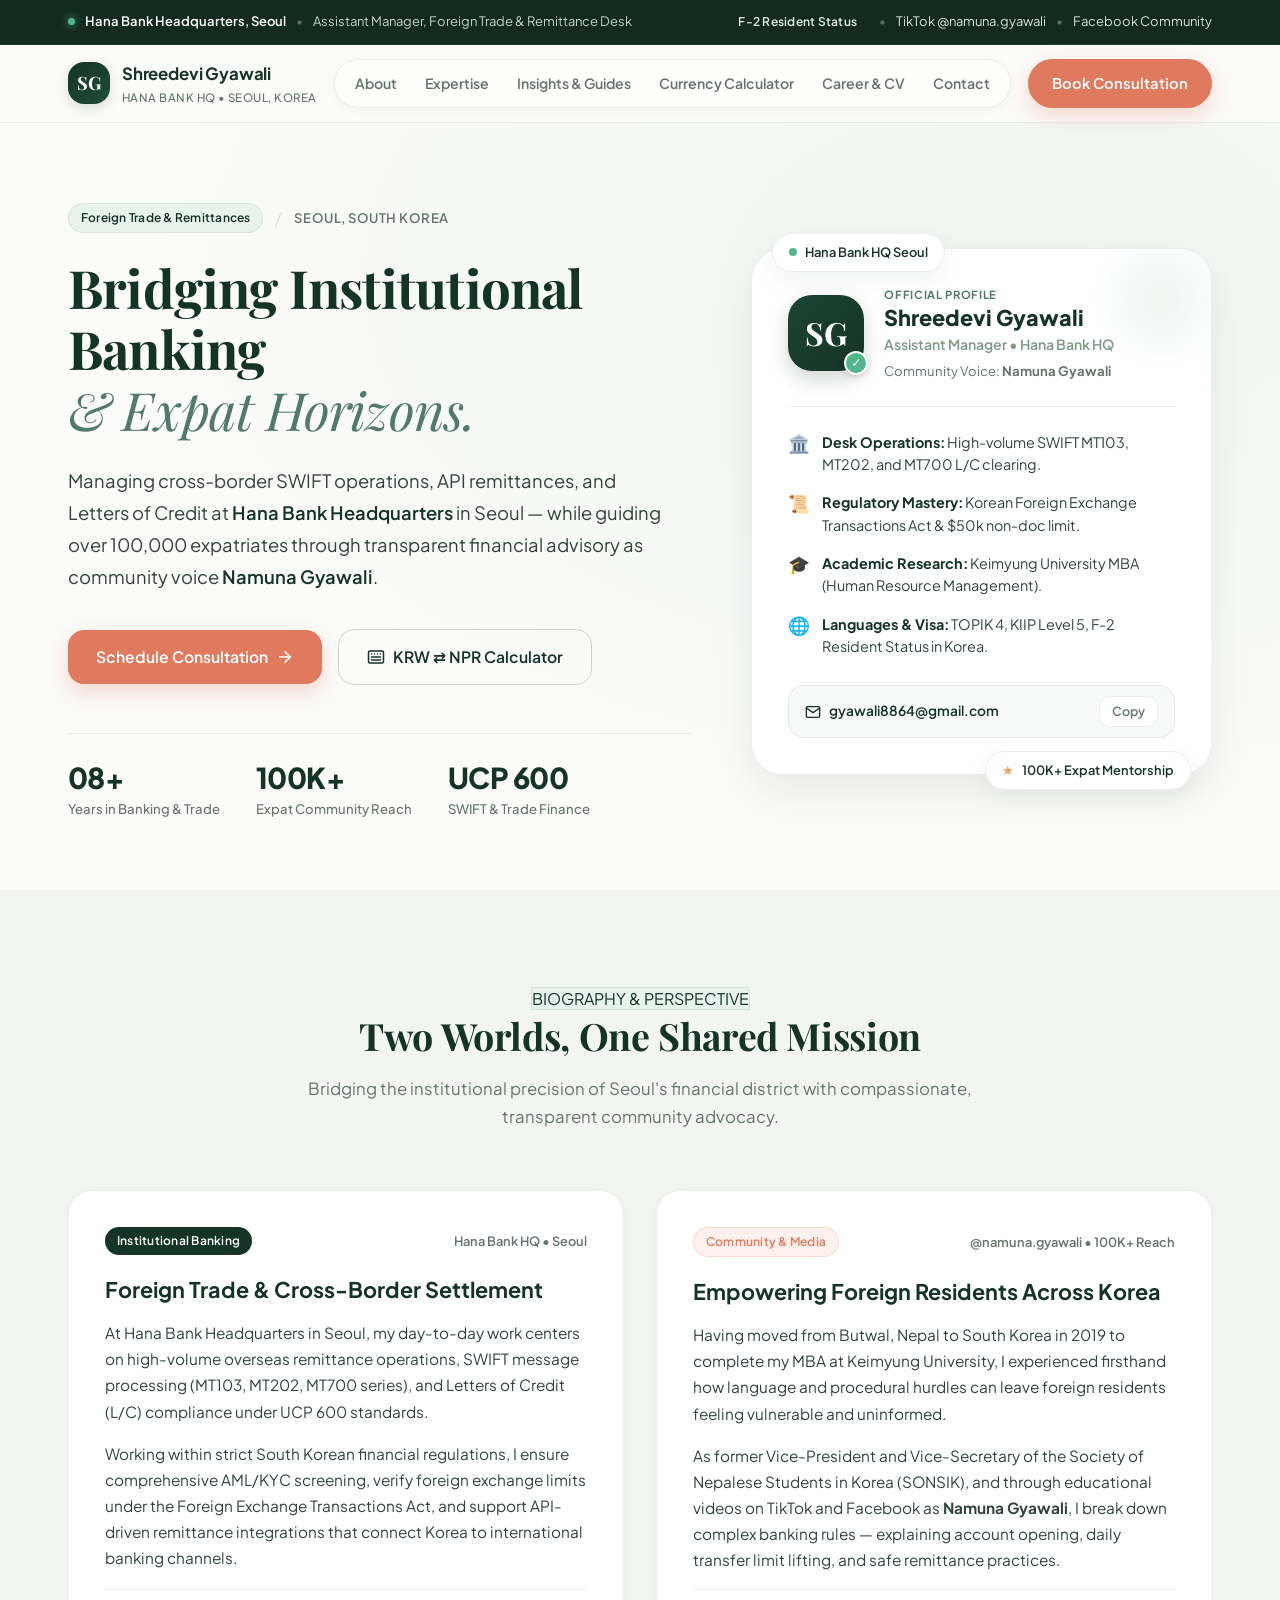
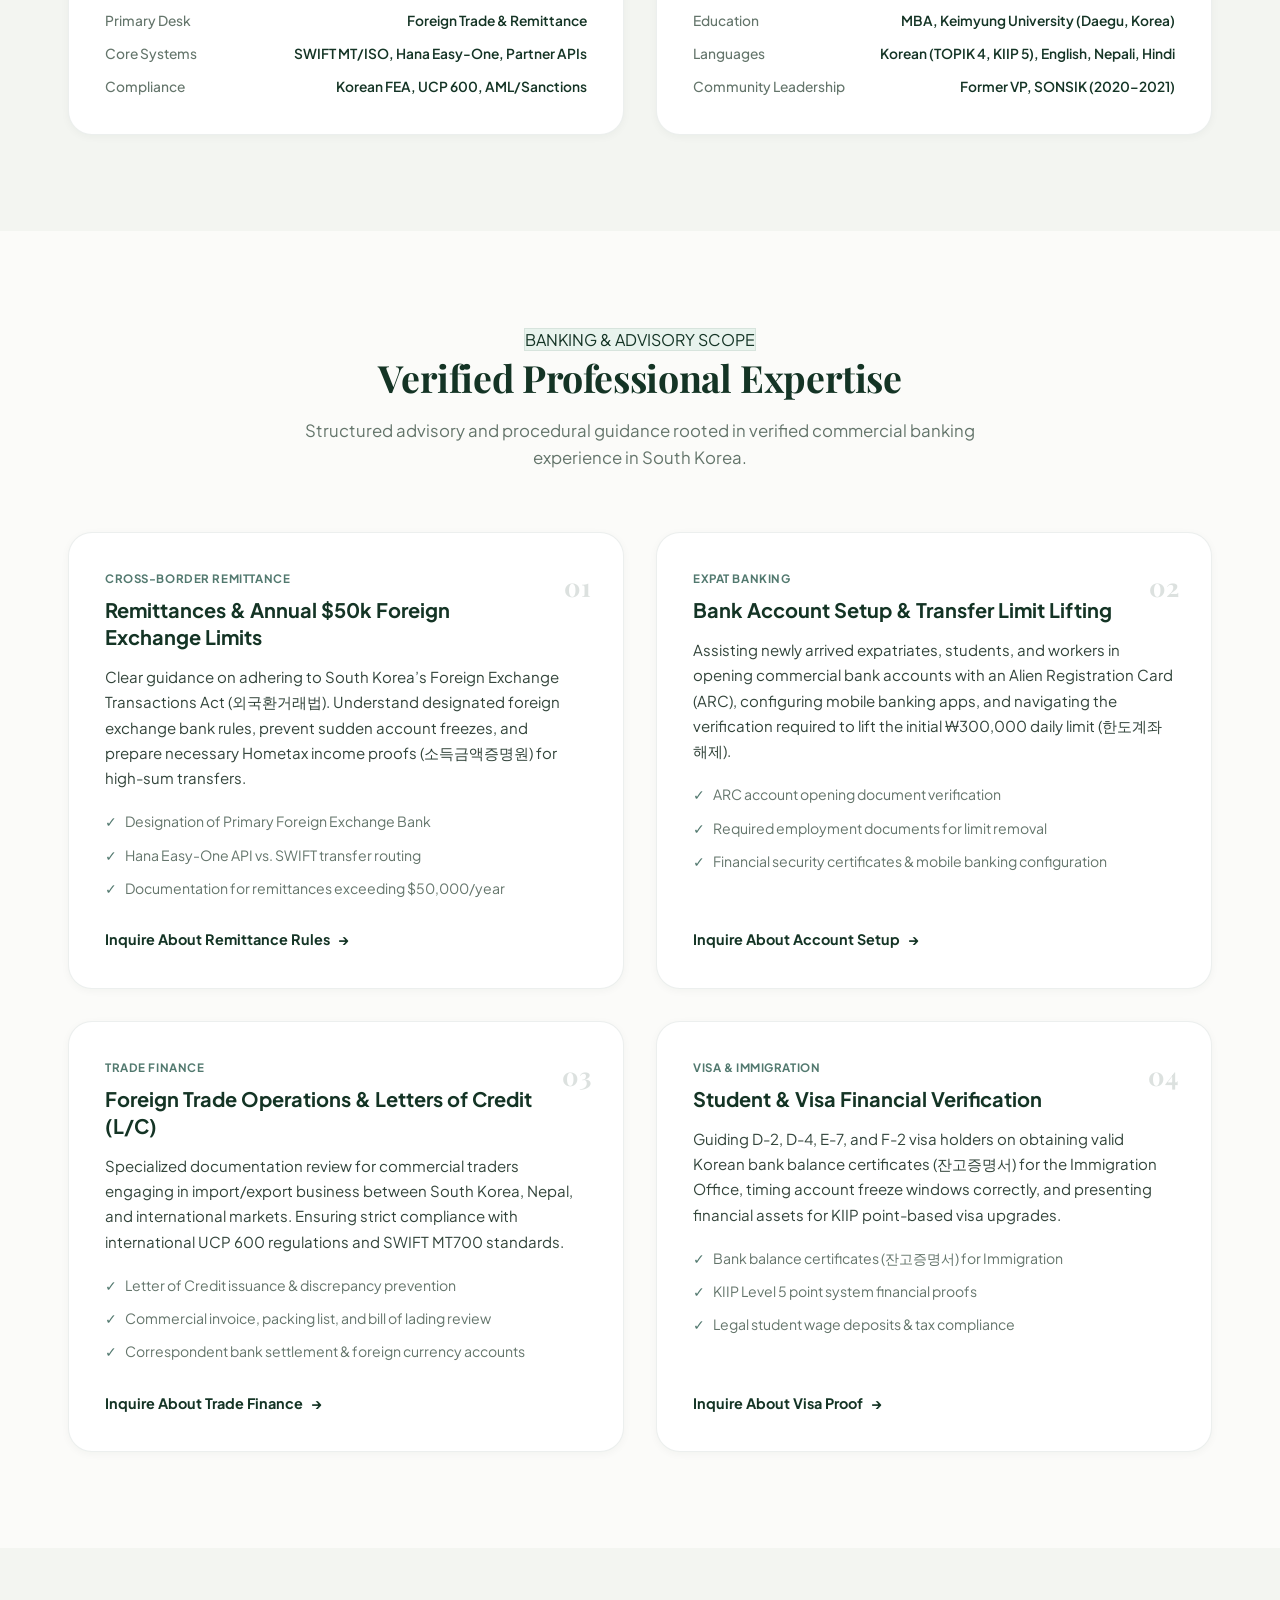
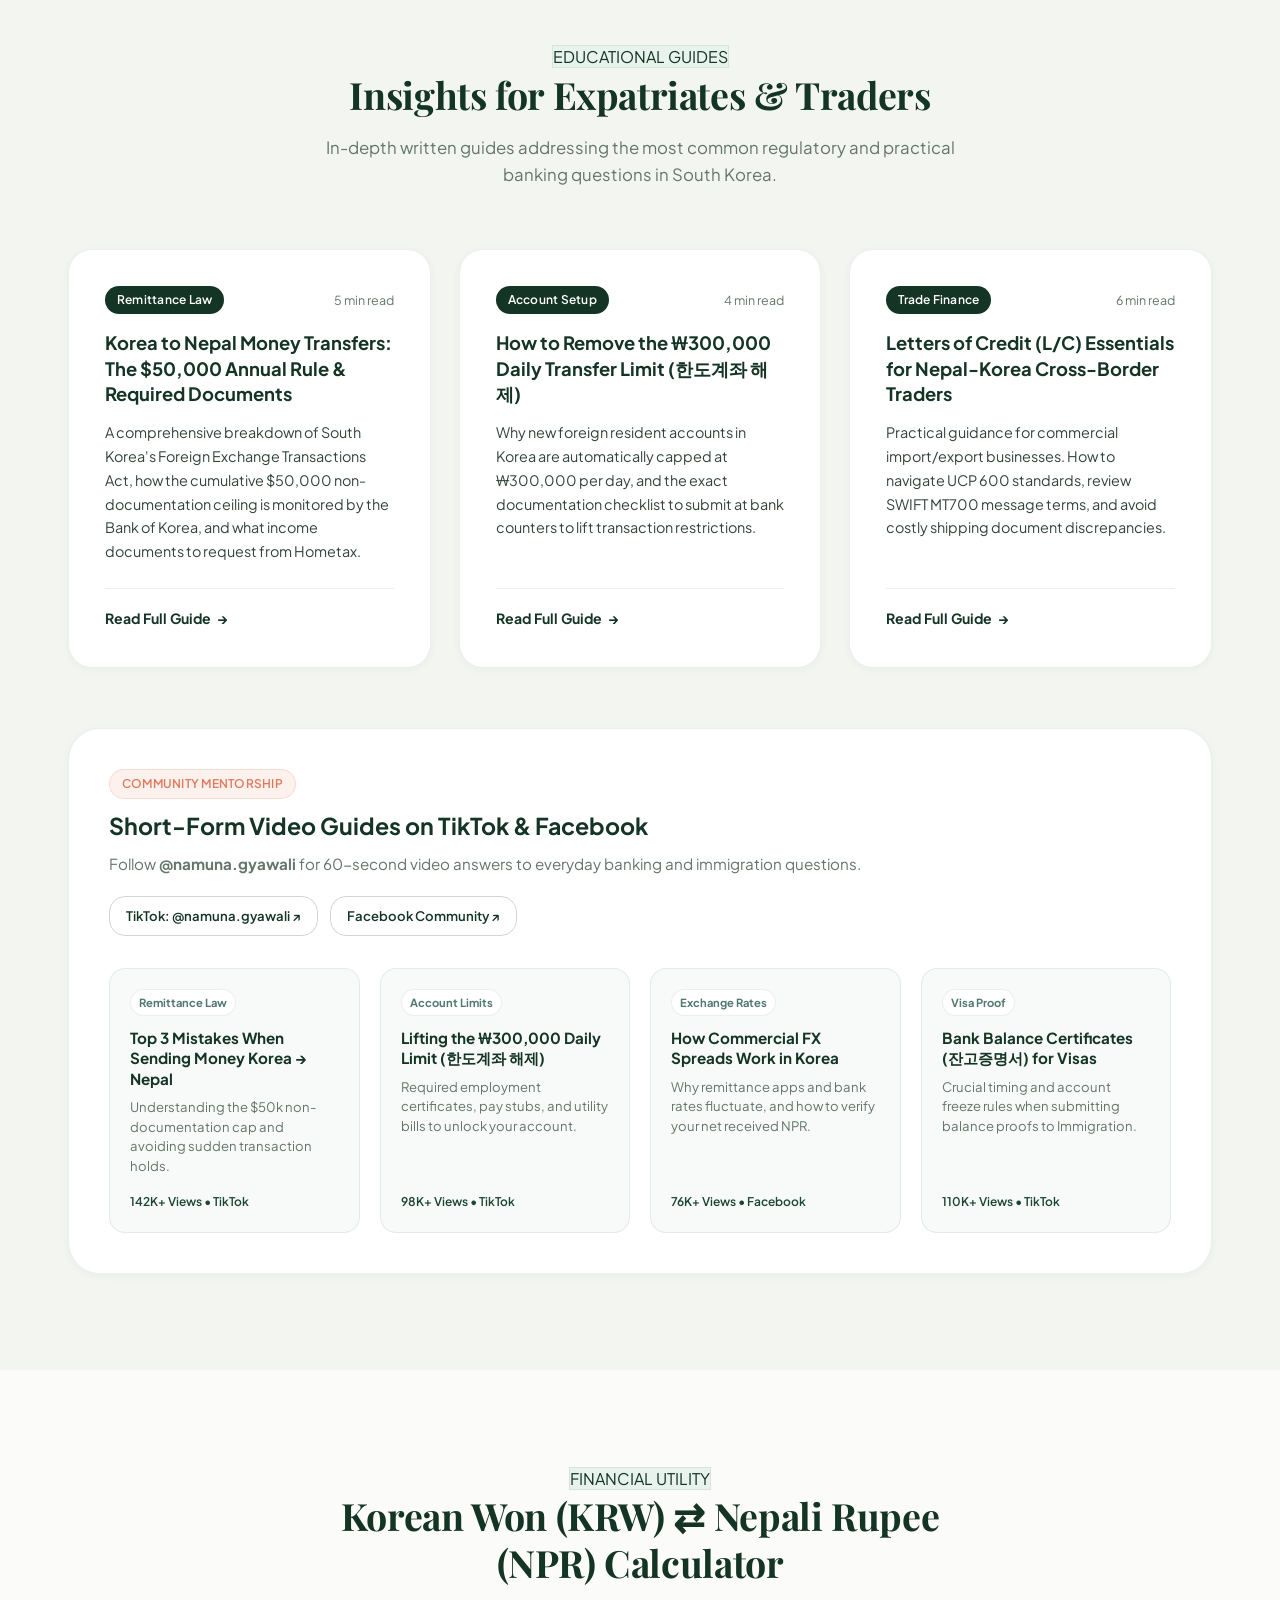
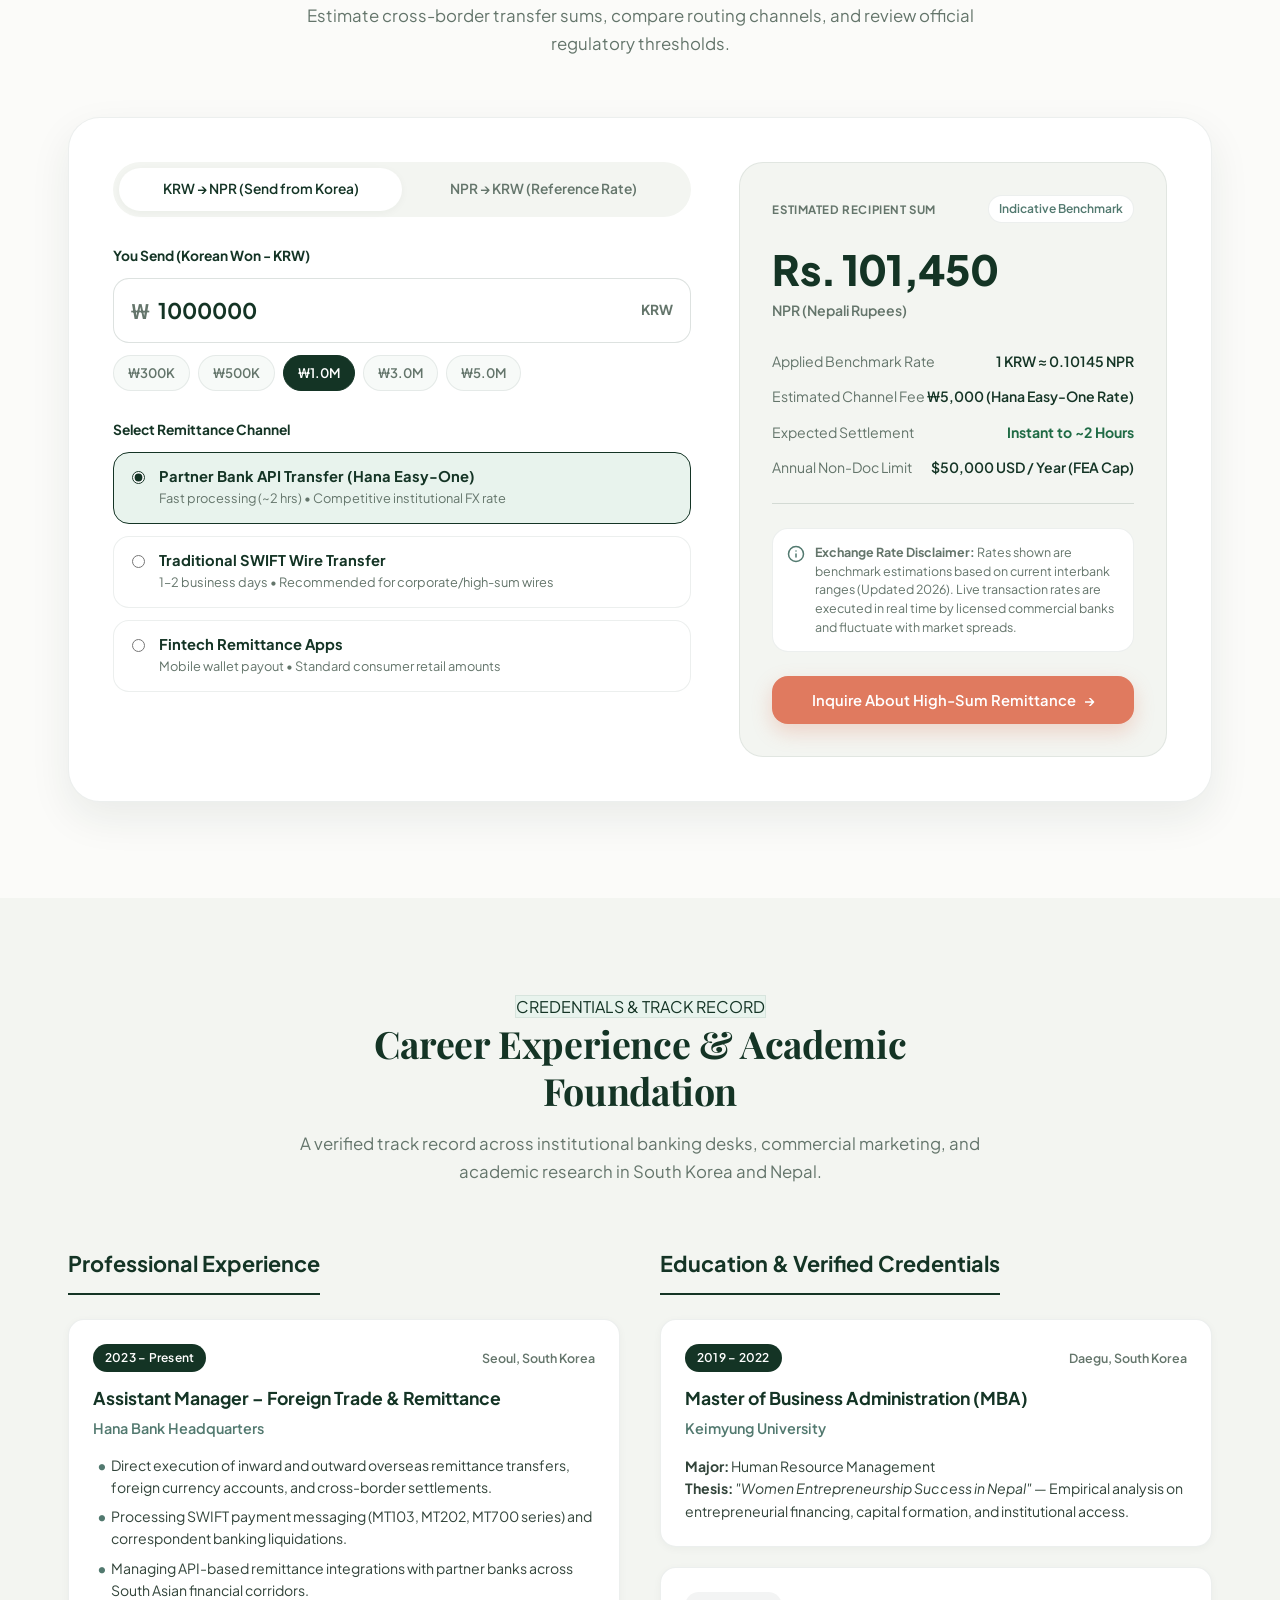
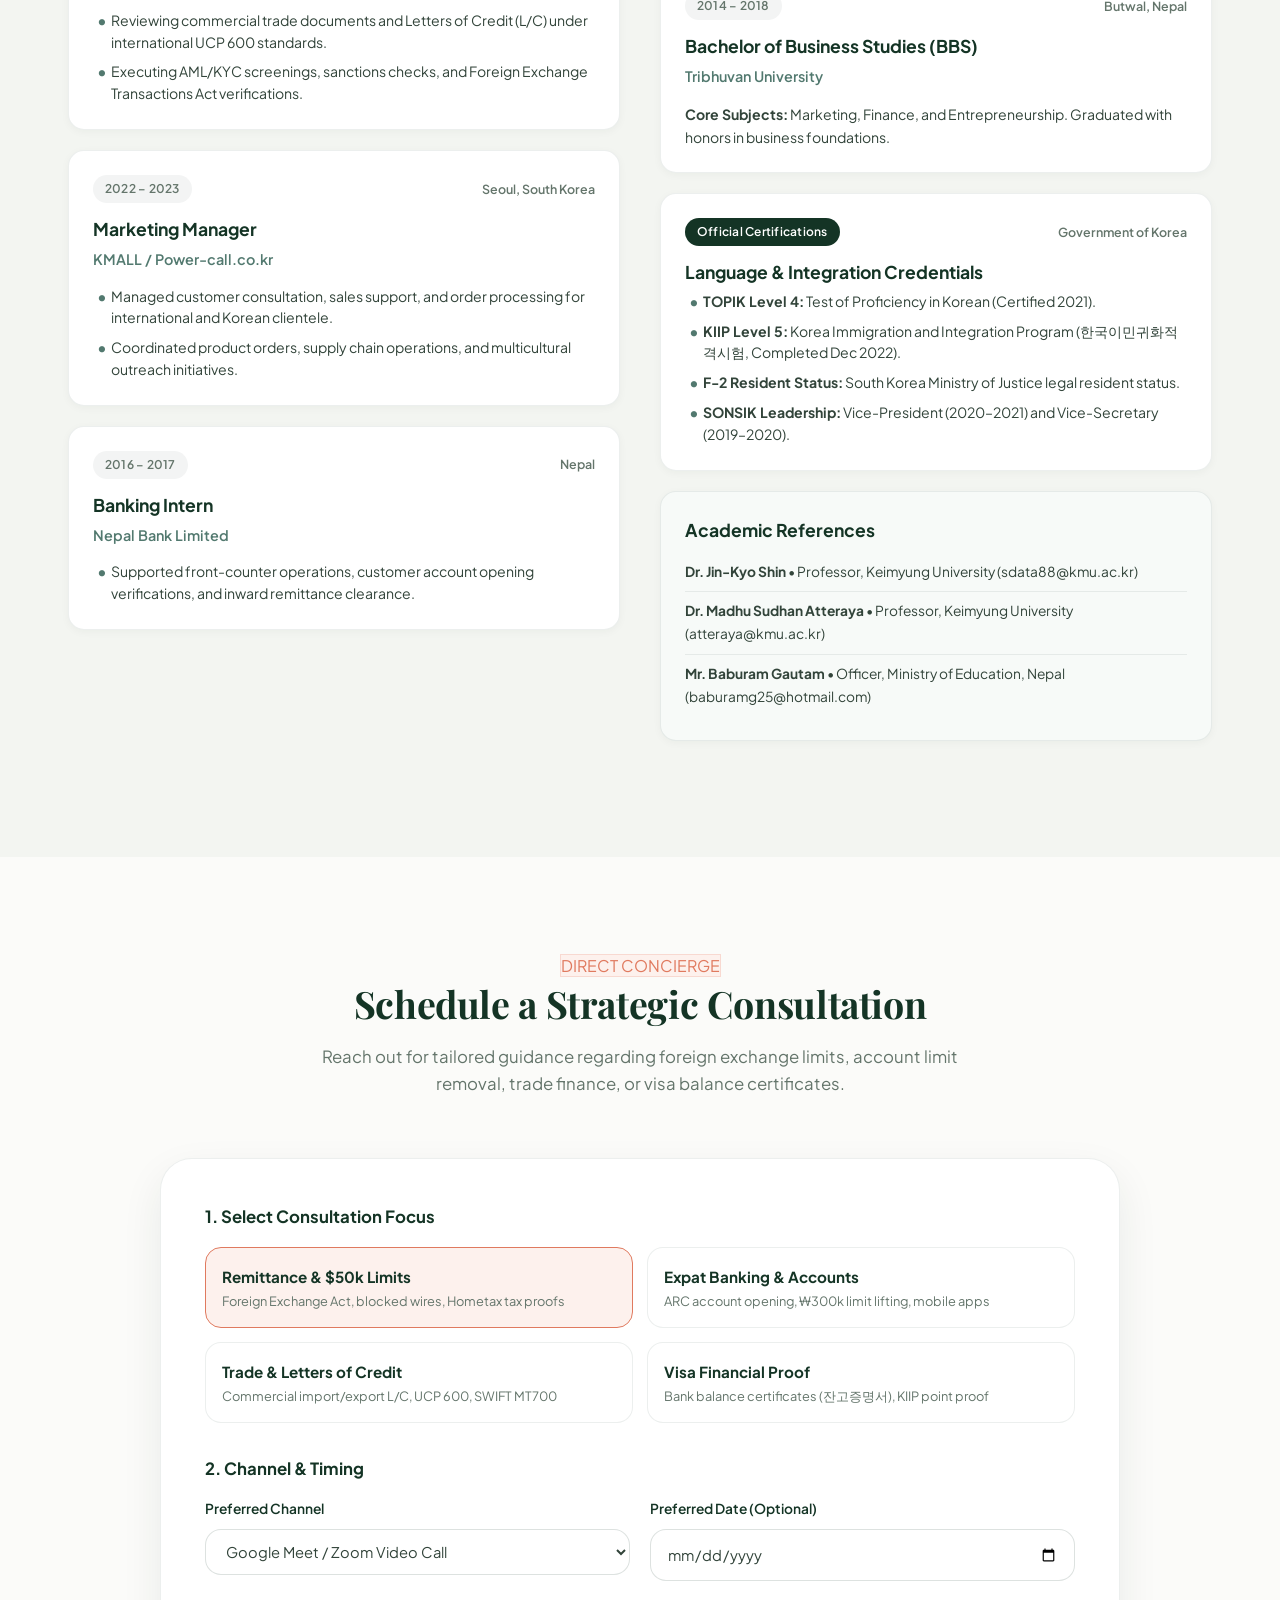
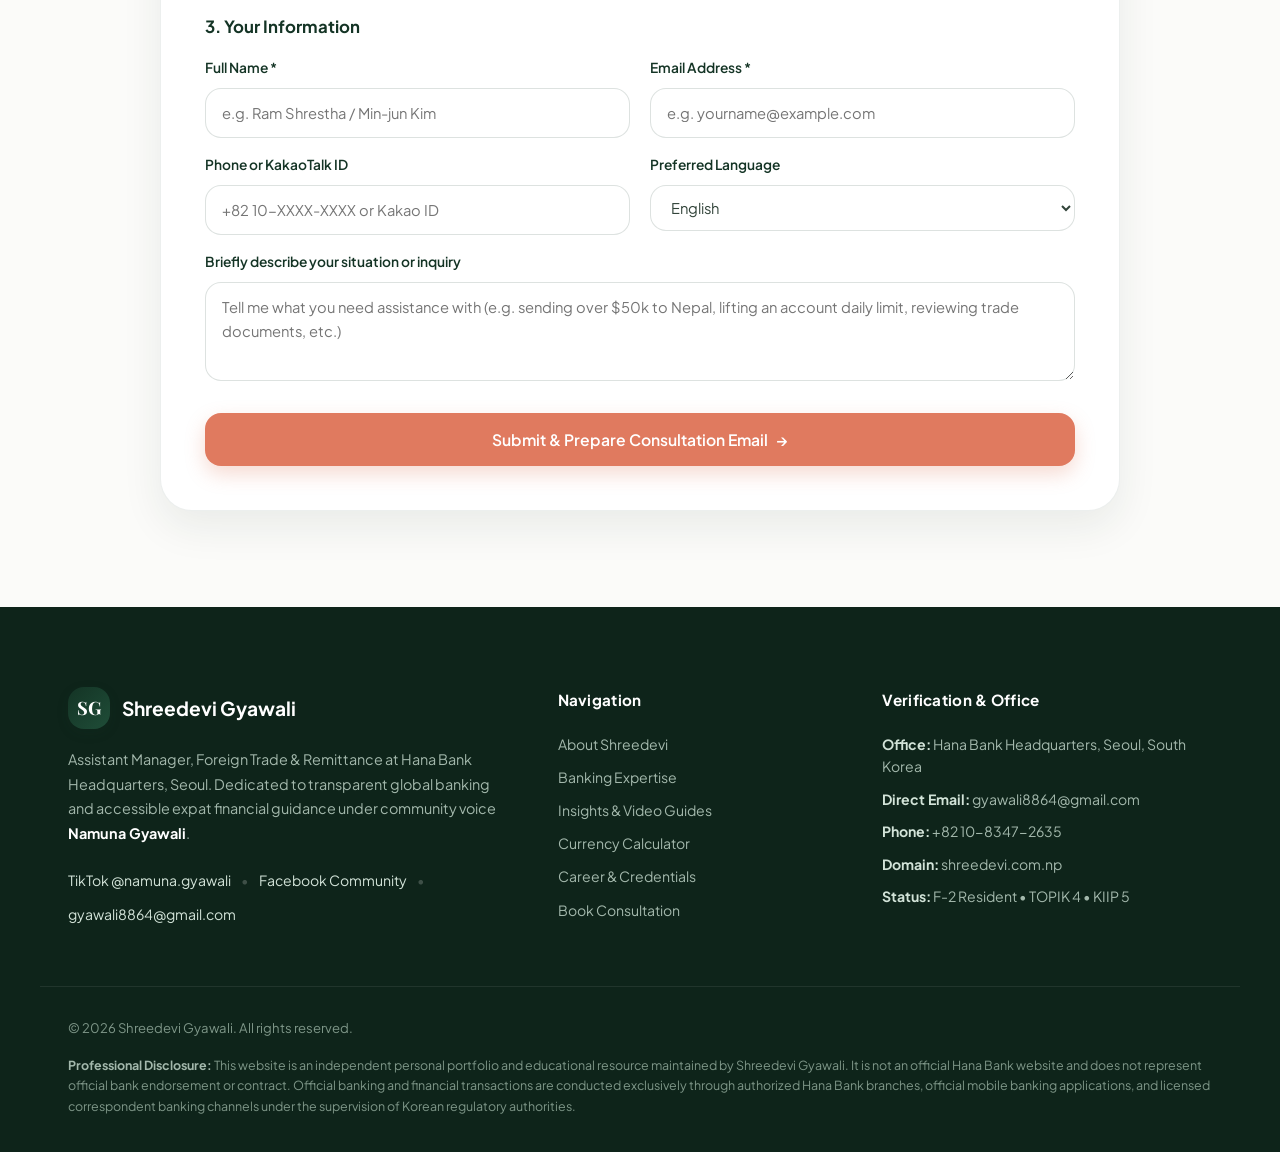
==== commit 523341e1: "feat(design): implement warm editorial sage redesign inspired by pinterest references" ====
--- a/index.html
+++ b/index.html
@@ -3,295 +3,317 @@
 <head>
   <meta charset="utf-8" />
   <meta name="viewport" content="width=device-width, initial-scale=1.0" />
-  <title>Shreedevi (Namuna) Gyawali | Assistant Manager – Hana Bank HQ | International Banking & Expat Advisory</title>
-  <meta name="description" content="Official executive portfolio of Shreedevi Gyawali (Namuna Gyawali). Assistant Manager at Hana Bank Headquarters, Seoul. Specializing in international remittances, SWIFT messaging, trade finance, Letters of Credit, and expat financial advisory." />
-  <meta name="keywords" content="Shreedevi Gyawali, Namuna Gyawali, Hana Bank, Korea banking, remittance Korea to Nepal, SWIFT, foreign trade, Keimyung University MBA, TikTok namuna.gyawali" />
-  <meta property="og:title" content="Shreedevi Gyawali | Banking & Cross-Border Trade Specialist" />
-  <meta property="og:description" content="Assistant Manager at Hana Bank HQ Seoul. Creator behind @namuna.gyawali on TikTok." />
+  <title>Shreedevi Gyawali | Assistant Manager – Hana Bank HQ | International Banking & Expat Advisory</title>
+  <meta name="description" content="Official professional portfolio of Shreedevi Gyawali (Namuna Gyawali). Assistant Manager at Hana Bank Headquarters, Seoul. Specializing in international remittances, SWIFT operations, Letters of Credit, and expat financial advisory." />
+  <meta name="keywords" content="Shreedevi Gyawali, Namuna Gyawali, Hana Bank, Korea banking, remittance Korea to Nepal, SWIFT, foreign trade, Keimyung University MBA, TikTok namuna.gyawali, 한도계좌 해제, 외국환거래법" />
+  <meta property="og:title" content="Shreedevi Gyawali | International Banking & Expat Advisory" />
+  <meta property="og:description" content="Assistant Manager at Hana Bank HQ Seoul. Managing cross-border remittances, Letters of Credit, and trusted community voice @namuna.gyawali." />
   <meta property="og:url" content="https://shreedevi.com.np/" />
-  <meta name="theme-color" content="#090a0f" />
-
-  <!-- Google Fonts: Syne (Ultra-Modern High-Fashion Display) & Plus Jakarta Sans (Precision Geometric) -->
+  <meta property="og:type" content="website" />
+  <meta name="theme-color" content="#143425" />
+
+  <!-- Google Fonts: Plus Jakarta Sans (Precision UI) & Playfair Display (Refined Editorial) -->
   <link rel="preconnect" href="https://fonts.googleapis.com">
   <link rel="preconnect" href="https://fonts.gstatic.com" crossorigin>
-  <link href="https://fonts.googleapis.com/css2?family=Plus+Jakarta+Sans:ital,wght@0,400;0,500;0,600;0,700;0,800;1,400&family=Syne:wght@600;700;800;900&display=swap" rel="stylesheet">
+  <link href="https://fonts.googleapis.com/css2?family=Playfair+Display:ital,wght@0,500;0,600;0,700;1,400;1,600&family=Plus+Jakarta+Sans:ital,wght@0,300;0,400;0,500;0,600;0,700;0,800;1,400&display=swap" rel="stylesheet">
   
   <link rel="stylesheet" href="style.css" />
 </head>
-<body class="luxury-dark">
-
-  <!-- Ambient Light Orbs -->
-  <div class="glow-mesh mesh-1"></div>
-  <div class="glow-mesh mesh-2"></div>
-
-  <!-- Top Status Ribbon -->
-  <aside class="luxury-ribbon" aria-label="Official Status">
-    <div class="container ribbon-inner">
-      <div class="ribbon-status">
-        <span class="live-dot-pulse"></span>
-        <span class="status-title">Hana Bank Headquarters, Seoul</span>
-        <span class="status-sep">/</span>
-        <span class="status-desc">Assistant Manager • Foreign Trade & Remittance Desk</span>
-      </div>
-      <div class="ribbon-links">
-        <span class="ribbon-tag">F-2 Resident</span>
-        <span class="status-sep">|</span>
-        <a href="https://www.tiktok.com/@namuna.gyawali" target="_blank" rel="noopener noreferrer" class="r-link">TikTok: @namuna.gyawali</a>
-        <span class="status-sep">|</span>
-        <a href="https://www.facebook.com/namuna.gyawali.3" target="_blank" rel="noopener noreferrer" class="r-link">Facebook</a>
-        <span class="status-sep">|</span>
-        <a href="#booking" class="r-cta">Consultation ↗</a>
+<body class="editorial-warm">
+
+  <!-- Top Announcement Bar -->
+  <aside class="top-status-bar" aria-label="Professional Verification">
+    <div class="container status-inner">
+      <div class="status-left">
+        <span class="status-pulse-dot" aria-hidden="true"></span>
+        <span class="status-badge">Hana Bank Headquarters, Seoul</span>
+        <span class="status-sep">•</span>
+        <span class="status-text">Assistant Manager, Foreign Trade & Remittance Desk</span>
+      </div>
+      <div class="status-right">
+        <span class="pill-chip">F-2 Resident Status</span>
+        <span class="status-sep">•</span>
+        <a href="https://www.tiktok.com/@namuna.gyawali" target="_blank" rel="noopener noreferrer" class="status-link">
+          TikTok @namuna.gyawali
+        </a>
+        <span class="status-sep">•</span>
+        <a href="https://www.facebook.com/namuna.gyawali.3" target="_blank" rel="noopener noreferrer" class="status-link">
+          Facebook Community
+        </a>
       </div>
     </div>
   </aside>
 
-  <!-- Navigation Bar -->
-  <header class="header-nav-wrap">
-    <div class="container">
-      <nav class="luxury-navbar" aria-label="Main Navigation">
-        <a href="#hero" class="nav-brand">
+  <!-- Sticky Main Navigation -->
+  <header class="site-header" id="header">
+    <div class="container header-container">
+      <nav class="navbar" aria-label="Main Navigation">
+        
+        <!-- Wordmark / Brand -->
+        <a href="#hero" class="brand-link" aria-label="Shreedevi Gyawali Homepage">
           <div class="brand-monogram">SG</div>
-          <div class="brand-text">
-            <span class="brand-name">Shreedevi Gyawali</span>
-            <span class="brand-subtitle">NAMUNA GYAWALI • SEOUL</span>
+          <div class="brand-details">
+            <span class="brand-title">Shreedevi Gyawali</span>
+            <span class="brand-sub">Hana Bank HQ • Seoul, Korea</span>
           </div>
         </a>
 
-        <div class="nav-center-menu">
+        <!-- Desktop Navigation Links -->
+        <div class="nav-links-menu" id="navMenu">
           <a href="#about" class="nav-link">About</a>
-          <a href="#bento" class="nav-link">Overview</a>
-          <a href="#services" class="nav-link">Services</a>
-          <a href="#calculator" class="nav-link">Exchange Engine</a>
-          <a href="#media" class="nav-link">Media Hub</a>
+          <a href="#expertise" class="nav-link">Expertise</a>
+          <a href="#insights" class="nav-link">Insights & Guides</a>
+          <a href="#calculator" class="nav-link">Currency Calculator</a>
           <a href="#career" class="nav-link">Career & CV</a>
-        </div>
-
-        <div class="nav-right-actions">
-          <a href="#booking" class="btn-gold-pill">Schedule Call</a>
-          <button class="mobile-menu-btn" id="mobileToggle" aria-label="Open navigation menu">
-            <span></span>
-            <span></span>
+          <a href="#contact" class="nav-link">Contact</a>
+        </div>
+
+        <!-- Right Action Button -->
+        <div class="nav-cta-wrap">
+          <a href="#booking" class="btn btn-coral btn-pill nav-cta-btn">Book Consultation</a>
+          <button class="menu-toggle-btn" id="mobileToggle" aria-label="Toggle navigation menu" aria-expanded="false">
+            <span class="bar"></span>
+            <span class="bar"></span>
+            <span class="bar"></span>
           </button>
         </div>
+
       </nav>
     </div>
 
-    <!-- Mobile Drawer -->
-    <div class="mobile-drawer" id="mobileDrawer">
-      <a href="#about" class="m-nav-item">About Shreedevi</a>
-      <a href="#bento" class="m-nav-item">Executive Overview</a>
-      <a href="#services" class="m-nav-item">Advisory Services</a>
-      <a href="#calculator" class="m-nav-item">Currency Engine (KRW ⇄ NPR)</a>
-      <a href="#media" class="m-nav-item">TikTok & Media Hub</a>
-      <a href="#career" class="m-nav-item">Career Experience & CV</a>
-      <a href="#booking" class="m-nav-item highlight">Book a Consultation</a>
+    <!-- Mobile Drawer Navigation -->
+    <div class="mobile-menu-drawer" id="mobileDrawer" aria-hidden="true">
+      <div class="drawer-inner">
+        <div class="drawer-header">
+          <span class="drawer-title">Navigation</span>
+          <button class="drawer-close-btn" id="drawerClose" aria-label="Close navigation">✕</button>
+        </div>
+        <div class="drawer-links">
+          <a href="#about" class="m-link">About Shreedevi</a>
+          <a href="#expertise" class="m-link">Banking & Advisory Expertise</a>
+          <a href="#insights" class="m-link">Insights & Video Guides</a>
+          <a href="#calculator" class="m-link">KRW ⇄ NPR Calculator</a>
+          <a href="#career" class="m-link">Career, Education & CV</a>
+          <a href="#booking" class="m-link highlight">Book a Consultation</a>
+        </div>
+        <div class="drawer-footer">
+          <div class="drawer-contact-item">
+            <span class="d-label">Direct Email</span>
+            <a href="mailto:gyawali8864@gmail.com" class="d-val">gyawali8864@gmail.com</a>
+          </div>
+          <div class="drawer-contact-item">
+            <span class="d-label">Office Location</span>
+            <span class="d-val">Hana Bank HQ, Seoul, South Korea</span>
+          </div>
+        </div>
+      </div>
     </div>
   </header>
 
   <main>
-    <!-- HERO SECTION (High-Impact Executive & Creator Showcase) -->
-    <section class="luxury-hero" id="hero">
-      <div class="container hero-layout">
+    
+    <!-- 1. HERO SECTION (Editorial Warmth & Institutional Rigor) -->
+    <section class="hero-section" id="hero">
+      <div class="container hero-grid">
         
-        <!-- Left: Statement & Vision -->
-        <div class="hero-left-col">
+        <!-- Left Editorial Content Column -->
+        <div class="hero-content-col">
+          
           <div class="hero-eyebrow">
-            <span class="eyebrow-pill">HANA BANK HEADQUARTERS</span>
-            <span class="eyebrow-text">SEOUL, SOUTH KOREA</span>
-          </div>
-
-          <h1 class="hero-headline">
-            Institutional Banking <br>
-            <span class="gold-gradient-text">Engineered for Global</span> <br>
-            Trust & Precision.
+            <span class="pill-chip pill-mint">Foreign Trade & Remittances</span>
+            <span class="eyebrow-divider">/</span>
+            <span class="eyebrow-meta">Seoul, South Korea</span>
+          </div>
+
+          <h1 class="hero-title">
+            Bridging Institutional Banking <br>
+            <span class="serif-accent">&amp; Expat Horizons.</span>
           </h1>
 
           <p class="hero-lead">
-            Managing high-volume international SWIFT operations, API remittances, and foreign trade financing from South Korea’s financial capital — while serving as a trusted financial mentor to over 100,000 expatriates across South Asia under community voice <strong>Namuna Gyawali</strong>.
+            Managing cross-border SWIFT operations, API remittances, and Letters of Credit at <strong>Hana Bank Headquarters</strong> in Seoul — while guiding over 100,000 expatriates through transparent financial advisory as community voice <strong>Namuna Gyawali</strong>.
           </p>
 
-          <div class="hero-actions-row">
-            <a href="#booking" class="btn-primary-gold">
-              <span>Book Strategic Advisory</span>
-              <svg width="16" height="16" viewBox="0 0 24 24" fill="none" stroke="currentColor" stroke-width="2.5" stroke-linecap="round" stroke-linejoin="round"><line x1="5" y1="12" x2="19" y2="12"/><polyline points="12 5 19 12 12 19"/></svg>
+          <div class="hero-actions">
+            <a href="#booking" class="btn btn-coral btn-lg">
+              <span>Schedule Consultation</span>
+              <svg width="18" height="18" viewBox="0 0 24 24" fill="none" stroke="currentColor" stroke-width="2.2" stroke-linecap="round" stroke-linejoin="round" aria-hidden="true"><line x1="5" y1="12" x2="19" y2="12"></line><polyline points="12 5 19 12 12 19"></polyline></svg>
             </a>
-            <a href="#calculator" class="btn-outline-glass">
-              <svg width="16" height="16" viewBox="0 0 24 24" fill="none" stroke="currentColor" stroke-width="2" stroke-linecap="round" stroke-linejoin="round"><rect x="2" y="4" width="20" height="16" rx="2"/><line x1="6" y1="8" x2="6" y2="8"/><line x1="10" y1="8" x2="10" y2="8"/><line x1="14" y1="8" x2="14" y2="8"/><line x1="18" y1="8" x2="18" y2="8"/><line x1="6" y1="12" x2="18" y2="12"/><line x1="6" y1="16" x2="18" y2="16"/></svg>
+            <a href="#calculator" class="btn btn-outline-forest btn-lg">
+              <svg width="18" height="18" viewBox="0 0 24 24" fill="none" stroke="currentColor" stroke-width="2" stroke-linecap="round" stroke-linejoin="round" aria-hidden="true"><rect x="2" y="4" width="20" height="16" rx="2"></rect><line x1="6" y1="8" x2="6" y2="8"></line><line x1="10" y1="8" x2="10" y2="8"></line><line x1="14" y1="8" x2="14" y2="8"></line><line x1="18" y1="8" x2="18" y2="8"></line><line x1="6" y1="12" x2="18" y2="12"></line><line x1="6" y1="16" x2="18" y2="16"></line></svg>
               <span>KRW ⇄ NPR Calculator</span>
             </a>
           </div>
 
-          <!-- Hero Metrics Bar -->
-          <div class="hero-metrics-grid">
-            <div class="metric-item">
-              <div class="metric-value">08+ <span class="metric-unit">Yrs</span></div>
-              <div class="metric-label">Institutional Banking & Trade</div>
-            </div>
-            <div class="metric-item">
-              <div class="metric-value">100%</div>
-              <div class="metric-label">AML / KYC Sanctions Compliance</div>
-            </div>
-            <div class="metric-item">
-              <div class="metric-value">100K+</div>
-              <div class="metric-label">Community Expat Reach</div>
-            </div>
-          </div>
-        </div>
-
-        <!-- Right: Executive Identity Card -->
-        <div class="hero-right-col">
-          <div class="executive-card">
-            <div class="card-glow-bg"></div>
+          <!-- Trust Proof Metrics -->
+          <div class="hero-metrics-strip">
+            <div class="metric-card">
+              <span class="metric-number">08+</span>
+              <span class="metric-label">Years in Banking &amp; Trade</span>
+            </div>
+            <div class="metric-card">
+              <span class="metric-number">100K+</span>
+              <span class="metric-label">Expat Community Reach</span>
+            </div>
+            <div class="metric-card">
+              <span class="metric-number">UCP 600</span>
+              <span class="metric-label">SWIFT &amp; Trade Finance</span>
+            </div>
+          </div>
+
+        </div>
+
+        <!-- Right Visual Showcase Column -->
+        <div class="hero-visual-col">
+          <div class="executive-focal-card">
             
-            <div class="exec-card-header">
-              <div class="exec-avatar-shield">
-                <span class="shield-initials">SG</span>
-                <span class="shield-badge" title="Verified Banking Officer">✓</span>
-              </div>
-              <div class="exec-titles">
-                <h3 class="exec-name">Shreedevi Gyawali</h3>
-                <div class="exec-community-tag">Known as <strong>Namuna Gyawali</strong></div>
-                <div class="exec-role">Assistant Manager • Hana Bank HQ</div>
-              </div>
-            </div>
-
-            <div class="exec-divider"></div>
-
-            <div class="exec-highlights-list">
-              <div class="highlight-point">
-                <div class="point-bullet"></div>
-                <div class="point-text">
-                  <strong>Foreign Trade & Remittance:</strong> Daily SWIFT MT103/MT202/MT700 message processing and correspondent banking clearing.
-                </div>
-              </div>
-              <div class="highlight-point">
-                <div class="point-bullet"></div>
-                <div class="point-text">
-                  <strong>Letters of Credit (L/C):</strong> Commercial import/export documentation review under international UCP 600 rules.
-                </div>
-              </div>
-              <div class="highlight-point">
-                <div class="point-bullet"></div>
-                <div class="point-text">
-                  <strong>Academic Research:</strong> Keimyung University MBA (Thesis: <em>Women Entrepreneurship Success in Nepal</em>).
-                </div>
-              </div>
-              <div class="highlight-point">
-                <div class="point-bullet"></div>
-                <div class="point-text">
-                  <strong>Regulatory Mastery:</strong> Korean Foreign Exchange Transactions Act, $50k non-documentation cap, KIIP Level 5 certified.
-                </div>
-              </div>
-            </div>
-
-            <div class="exec-card-footer">
-              <a href="mailto:gyawali8864@gmail.com" class="exec-btn-mail">
-                <svg width="15" height="15" viewBox="0 0 24 24" fill="none" stroke="currentColor" stroke-width="2" stroke-linecap="round" stroke-linejoin="round"><path d="M4 4h16c1.1 0 2 .9 2 2v12c0 1.1-.9 2-2 2H4c-1.1 0-2-.9-2-2V6c0-1.1.9-2 2-2z"/><polyline points="22,6 12,13 2,6"/></svg>
+            <!-- Background Decorative Texture -->
+            <div class="focal-card-glow" aria-hidden="true"></div>
+            
+            <!-- Focal Portrait Header -->
+            <div class="focal-header">
+              <div class="focal-avatar-crest">
+                <div class="crest-monogram">SG</div>
+                <div class="crest-verified-badge" title="Verified Banking Officer">✓</div>
+              </div>
+              <div class="focal-officer-info">
+                <span class="officer-tag">OFFICIAL PROFILE</span>
+                <h3 class="officer-name">Shreedevi Gyawali</h3>
+                <p class="officer-role">Assistant Manager • Hana Bank HQ</p>
+                <p class="officer-alias">Community Voice: <strong>Namuna Gyawali</strong></p>
+              </div>
+            </div>
+
+            <hr class="focal-card-divider" />
+
+            <!-- Focal Highlights -->
+            <div class="focal-specs-grid">
+              <div class="focal-spec-item">
+                <span class="spec-icon" aria-hidden="true">🏛️</span>
+                <div class="spec-text">
+                  <strong>Desk Operations:</strong> High-volume SWIFT MT103, MT202, and MT700 L/C clearing.
+                </div>
+              </div>
+              <div class="focal-spec-item">
+                <span class="spec-icon" aria-hidden="true">📜</span>
+                <div class="spec-text">
+                  <strong>Regulatory Mastery:</strong> Korean Foreign Exchange Transactions Act &amp; $50k non-doc limit.
+                </div>
+              </div>
+              <div class="focal-spec-item">
+                <span class="spec-icon" aria-hidden="true">🎓</span>
+                <div class="spec-text">
+                  <strong>Academic Research:</strong> Keimyung University MBA (Human Resource Management).
+                </div>
+              </div>
+              <div class="focal-spec-item">
+                <span class="spec-icon" aria-hidden="true">🌐</span>
+                <div class="spec-text">
+                  <strong>Languages &amp; Visa:</strong> TOPIK 4, KIIP Level 5, F-2 Resident Status in Korea.
+                </div>
+              </div>
+            </div>
+
+            <!-- Floating Pill Badges (Inspired by Aarav Singh & Ananya Sharma screenshots) -->
+            <div class="floating-pill-badge badge-top-left">
+              <span class="dot-green"></span>
+              <span>Hana Bank HQ Seoul</span>
+            </div>
+
+            <div class="floating-pill-badge badge-bottom-right">
+              <span class="icon-star">★</span>
+              <span>100K+ Expat Mentorship</span>
+            </div>
+
+            <!-- Direct Contact Button -->
+            <div class="focal-footer-action">
+              <a href="mailto:gyawali8864@gmail.com" class="btn-subtle-mail">
+                <svg width="16" height="16" viewBox="0 0 24 24" fill="none" stroke="currentColor" stroke-width="2" stroke-linecap="round" stroke-linejoin="round" aria-hidden="true"><path d="M4 4h16c1.1 0 2 .9 2 2v12c0 1.1-.9 2-2 2H4c-1.1 0-2-.9-2-2V6c0-1.1.9-2 2-2z"></path><polyline points="22,6 12,13 2,6"></polyline></svg>
                 <span>gyawali8864@gmail.com</span>
               </a>
-              <button class="exec-btn-copy" id="quickCopyEmail" data-email="gyawali8864@gmail.com" title="Copy Email">
+              <button type="button" class="btn-copy-chip" id="quickCopyEmail" data-email="gyawali8864@gmail.com" aria-label="Copy email address">
                 Copy
               </button>
             </div>
+
           </div>
         </div>
 
       </div>
     </section>
 
-    <!-- INFINITE STUDIO MARQUEE -->
-    <div class="studio-marquee" aria-hidden="true">
-      <div class="marquee-track">
-        <span>HANA BANK HEADQUARTERS</span>
-        <span class="m-diamond">✦</span>
-        <span>SWIFT & API CROSS-BORDER WIRE</span>
-        <span class="m-diamond">✦</span>
-        <span>LETTERS OF CREDIT & UCP 600</span>
-        <span class="m-diamond">✦</span>
-        <span>TIKTOK @NAMUNA.GYAWALI</span>
-        <span class="m-diamond">✦</span>
-        <span>KEIMYUNG UNIVERSITY MBA</span>
-        <span class="m-diamond">✦</span>
-        <span>FOREIGN EXCHANGE TRANSACTIONS ACT</span>
-        <span class="m-diamond">✦</span>
-        <span>SONSIK LEADERSHIP</span>
-        <span class="m-diamond">✦</span>
-        <span>HANA BANK HEADQUARTERS</span>
-        <span class="m-diamond">✦</span>
-        <span>SWIFT & API CROSS-BORDER WIRE</span>
-        <span class="m-diamond">✦</span>
-        <span>LETTERS OF CREDIT & UCP 600</span>
-        <span class="m-diamond">✦</span>
-        <span>TIKTOK @NAMUNA.GYAWALI</span>
-        <span class="m-diamond">✦</span>
-      </div>
-    </div>
-
-    <!-- MODERN BENTO GRID SHOWCASE (2026 Award-Winning Architecture) -->
-    <section class="section-wrap bento-section" id="bento">
+    <!-- 2. PROFESSIONAL INTRODUCTION & PERSPECTIVE -->
+    <section class="section-padding bg-warm-light" id="about">
       <div class="container">
         
-        <div class="section-title-box">
-          <span class="badge-label">ECOSYSTEM & CAPABILITIES</span>
-          <h2 class="section-heading">Executive & Community Architecture</h2>
-          <p class="section-sub">A high-fidelity breakdown of professional banking desks, regulatory compliance, and community outreach.</p>
-        </div>
-
-        <div class="bento-grid">
+        <div class="section-header-center">
+          <span class="section-badge pill-mint">BIOGRAPHY &amp; PERSPECTIVE</span>
+          <h2 class="section-title">Two Worlds, One Shared Mission</h2>
+          <p class="section-subtitle">Bridging the institutional precision of Seoul's financial district with compassionate, transparent community advocacy.</p>
+        </div>
+
+        <div class="about-editorial-grid">
           
-          <!-- Bento 1: Large Feature (Institutional Banking Operations) -->
-          <div class="bento-card bento-hero-tile">
-            <div class="bento-badge">PRIMARY DESK</div>
-            <h3 class="bento-title">Hana Bank Headquarters Foreign Trade & Remittance Desk</h3>
-            <p class="bento-desc">
-              Direct execution of inward and outward overseas remittance transfers, foreign currency account management, and cross-border settlement. Managing high-precision SWIFT payment messaging (MT103, MT202, MT700 series) and partner bank API remittance integrations across global corridors.
-            </p>
-            <div class="bento-chip-cluster">
-              <span class="b-chip">SWIFT Messaging</span>
-              <span class="b-chip">API Remittance Rails</span>
-              <span class="b-chip">Correspondent Banking</span>
-              <span class="b-chip">Letters of Credit</span>
-              <span class="b-chip">AML/KYC Screening</span>
-            </div>
-          </div>
-
-          <!-- Bento 2: Tall Feature (Community & Media Influence) -->
-          <div class="bento-card bento-media-tile">
-            <div class="bento-badge gold-badge">COMMUNITY IMPACT</div>
-            <h3 class="bento-title">100K+ Reached Across South Asia</h3>
-            <p class="bento-desc">
-              Known as <strong>Namuna Gyawali</strong> on TikTok and Facebook, providing clear, 60-second video guides explaining complex Korean banking documentation, foreign exchange limits, and everyday living advice.
-            </p>
-            <div class="media-social-buttons">
-              <a href="https://www.tiktok.com/@namuna.gyawali" target="_blank" rel="noopener noreferrer" class="btn-channel tiktok">
-                <svg width="16" height="16" viewBox="0 0 24 24" fill="currentColor"><path d="M19.59 6.69a4.83 4.83 0 0 1-3.77-4.25V2h-3.45v13.67a2.89 2.89 0 0 1-5.2 1.74 2.89 2.89 0 0 1 2.31-4.64c.29 0 .58.04.86.12V9.32a6.34 6.34 0 0 0-.86-.06A6.34 6.34 0 0 0 3.1 15.6a6.34 6.34 0 0 0 10.82 4.48c1.77-1.77 2.3-4.3 2.18-6.73a8.27 8.27 0 0 0 5.12 1.79v-3.45a4.85 4.85 0 0 1-1.63-5z"/></svg>
-                <span>@namuna.gyawali</span>
-              </a>
-              <a href="https://www.facebook.com/namuna.gyawali.3" target="_blank" rel="noopener noreferrer" class="btn-channel facebook">
-                <svg width="16" height="16" viewBox="0 0 24 24" fill="currentColor"><path d="M24 12.073c0-6.627-5.373-12-12-12s-12 5.373-12 12c0 5.99 4.388 10.954 10.125 11.854v-8.385H7.078v-3.47h3.047V9.43c0-3.007 1.792-4.669 4.533-4.669 1.312 0 2.686.235 2.686.235v2.953H15.83c-1.491 0-1.956.925-1.956 1.874v2.25h3.328l-.532 3.47h-2.796v8.385C19.612 23.027 24 18.062 24 12.073z"/></svg>
-                <span>Facebook Community</span>
-              </a>
-            </div>
-          </div>
-
-          <!-- Bento 3: Academic & Research -->
-          <div class="bento-card">
-            <div class="bento-badge">ACADEMIC RESEARCH</div>
-            <h4 class="bento-card-heading">Keimyung University MBA</h4>
-            <p class="bento-card-text">
-              Specialized in Human Resource Management. Master's Thesis: <em>"Women Entrepreneurship Success in Nepal"</em> — exploring financial access and entrepreneurial capital formation.
-            </p>
-            <div class="bento-meta-tag">Daegu, South Korea • 2019 – 2022</div>
-          </div>
-
-          <!-- Bento 4: Regulatory Compliance & Visa -->
-          <div class="bento-card">
-            <div class="bento-badge">REGULATORY MASTERY</div>
-            <h4 class="bento-card-heading">Korea FEA & Immigration Integration</h4>
-            <p class="bento-card-text">
-              Expertise in the Foreign Exchange Transactions Act, $50,000 annual remittance verification, F-2 Resident status, TOPIK Level 4, and Ministry of Justice KIIP Level 5 certification.
-            </p>
-            <div class="bento-meta-tag">F-2 Visa Resident • Seoul</div>
+          <!-- Perspective Card 1: Corporate Banking Rigor -->
+          <div class="card card-editorial">
+            <div class="card-badge-row">
+              <span class="pill-chip pill-forest">Institutional Banking</span>
+              <span class="card-meta-text">Hana Bank HQ • Seoul</span>
+            </div>
+            
+            <h3 class="card-heading">Foreign Trade &amp; Cross-Border Settlement</h3>
+            <p class="card-body-text">
+              At Hana Bank Headquarters in Seoul, my day-to-day work centers on high-volume overseas remittance operations, SWIFT message processing (MT103, MT202, MT700 series), and Letters of Credit (L/C) compliance under UCP 600 standards.
+            </p>
+            <p class="card-body-text">
+              Working within strict South Korean financial regulations, I ensure comprehensive AML/KYC screening, verify foreign exchange limits under the Foreign Exchange Transactions Act, and support API-driven remittance integrations that connect Korea to international banking channels.
+            </p>
+
+            <div class="mini-spec-list">
+              <div class="spec-row">
+                <span class="spec-name">Primary Desk</span>
+                <span class="spec-detail">Foreign Trade &amp; Remittance</span>
+              </div>
+              <div class="spec-row">
+                <span class="spec-name">Core Systems</span>
+                <span class="spec-detail">SWIFT MT/ISO, Hana Easy-One, Partner APIs</span>
+              </div>
+              <div class="spec-row">
+                <span class="spec-name">Compliance</span>
+                <span class="spec-detail">Korean FEA, UCP 600, AML/Sanctions</span>
+              </div>
+            </div>
+          </div>
+
+          <!-- Perspective Card 2: Expat Advocacy & Community Impact -->
+          <div class="card card-editorial">
+            <div class="card-badge-row">
+              <span class="pill-chip pill-coral">Community &amp; Media</span>
+              <span class="card-meta-text">@namuna.gyawali • 100K+ Reach</span>
+            </div>
+
+            <h3 class="card-heading">Empowering Foreign Residents Across Korea</h3>
+            <p class="card-body-text">
+              Having moved from Butwal, Nepal to South Korea in 2019 to complete my MBA at Keimyung University, I experienced firsthand how language and procedural hurdles can leave foreign residents feeling vulnerable and uninformed.
+            </p>
+            <p class="card-body-text">
+              As former Vice-President and Vice-Secretary of the Society of Nepalese Students in Korea (SONSIK), and through educational videos on TikTok and Facebook as <strong>Namuna Gyawali</strong>, I break down complex banking rules — explaining account opening, daily transfer limit lifting, and safe remittance practices.
+            </p>
+
+            <div class="mini-spec-list">
+              <div class="spec-row">
+                <span class="spec-name">Education</span>
+                <span class="spec-detail">MBA, Keimyung University (Daegu, Korea)</span>
+              </div>
+              <div class="spec-row">
+                <span class="spec-name">Languages</span>
+                <span class="spec-detail">Korean (TOPIK 4, KIIP 5), English, Nepali, Hindi</span>
+              </div>
+              <div class="spec-row">
+                <span class="spec-name">Community Leadership</span>
+                <span class="spec-detail">Former VP, SONSIK (2020–2021)</span>
+              </div>
+            </div>
           </div>
 
         </div>
@@ -299,107 +321,92 @@
       </div>
     </section>
 
-    <!-- ABOUT SECTION (Dual Storyteller Architecture) -->
-    <section class="section-wrap about-section" id="about">
+    <!-- 3. EXPERTISE & ADVISORY SCOPE -->
+    <section class="section-padding" id="expertise">
       <div class="container">
         
-        <div class="section-title-box">
-          <span class="badge-label">PERSPECTIVE & BACKGROUND</span>
-          <h2 class="section-heading">Two Worlds, One Mission</h2>
-          <p class="section-sub">Balancing the institutional rigor of Seoul's top banking desks with genuine community advocacy.</p>
-        </div>
-
-        <div class="about-interactive-layout">
+        <div class="section-header-center">
+          <span class="section-badge pill-mint">BANKING &amp; ADVISORY SCOPE</span>
+          <h2 class="section-title">Verified Professional Expertise</h2>
+          <p class="section-subtitle">Structured advisory and procedural guidance rooted in verified commercial banking experience in South Korea.</p>
+        </div>
+
+        <div class="expertise-grid">
           
-          <!-- Tab Navigation -->
-          <div class="about-tabs-strip" role="tablist">
-            <button class="about-tab active" id="tabInstitutional" role="tab" aria-selected="true" aria-controls="contentInstitutional">
-              <svg width="18" height="18" viewBox="0 0 24 24" fill="none" stroke="currentColor" stroke-width="2"><path d="m3 9 9-7 9 7v11a2 2 0 0 1-2 2H5a2 2 0 0 1-2-2z"/><polyline points="9 22 9 12 15 12 15 22"/></svg>
-              <span>Corporate Banking Desk (Hana Bank HQ)</span>
-            </button>
-            <button class="about-tab" id="tabPersonal" role="tab" aria-selected="false" aria-controls="contentPersonal">
-              <svg width="18" height="18" viewBox="0 0 24 24" fill="none" stroke="currentColor" stroke-width="2"><path d="M17 21v-2a4 4 0 0 0-4-4H5a4 4 0 0 0-4 4v2"/><circle cx="9" cy="7" r="4"/><path d="M23 21v-2a4 4 0 0 0-3-3.87"/><path d="M16 3.13a4 4 0 0 1 0 7.75"/></svg>
-              <span>Community & Personal Journey (Namuna Gyawali)</span>
-            </button>
-          </div>
-
-          <!-- Tab 1: Corporate Banking Content -->
-          <div id="contentInstitutional" class="about-tab-panel active" role="tabpanel">
-            <div class="about-panel-grid">
-              <div class="panel-left">
-                <blockquote class="about-pullquote">
-                  "Banking is not just ledger balancing. In cross-border finance, every transfer represents someone’s livelihood, tuition, or international trade contract."
-                </blockquote>
-                <p class="panel-text">
-                  At Hana Bank Headquarters in Seoul, my responsibilities span international remittance operations, foreign exchange transactions, and Letters of Credit (L/C) compliance. I ensure commercial import/export documentation adheres strictly to UCP 600 rules, review SWIFT payments, coordinate liquidity with overseas correspondent banks, and execute sanctions screening in line with Korean financial regulations.
-                </p>
-              </div>
-              <div class="panel-right">
-                <div class="spec-matrix-card">
-                  <div class="matrix-row">
-                    <span class="m-key">Institution</span>
-                    <span class="m-val">Hana Bank Headquarters, Seoul</span>
-                  </div>
-                  <div class="matrix-row">
-                    <span class="m-key">Position</span>
-                    <span class="m-val">Assistant Manager, Foreign Trade & Remittance</span>
-                  </div>
-                  <div class="matrix-row">
-                    <span class="m-key">Specialties</span>
-                    <span class="m-val">SWIFT MT/ISO, API Remittance, L/C, FX, AML</span>
-                  </div>
-                  <div class="matrix-row">
-                    <span class="m-key">Education</span>
-                    <span class="m-val">MBA, Keimyung University (Daegu, Korea)</span>
-                  </div>
-                  <div class="matrix-row">
-                    <span class="m-key">Languages</span>
-                    <span class="m-val">Korean (TOPIK 4), English, Nepali, Hindi</span>
-                  </div>
-                </div>
-              </div>
-            </div>
-          </div>
-
-          <!-- Tab 2: Community & Personal Content -->
-          <div id="contentPersonal" class="about-tab-panel" style="display:none;" role="tabpanel">
-            <div class="about-panel-grid">
-              <div class="panel-left">
-                <blockquote class="about-pullquote">
-                  "No foreign resident in Korea should face an account freeze or loss of hard-earned money simply because the banking system is in a different language."
-                </blockquote>
-                <p class="panel-text">
-                  Born in Butwal, Nepal, I earned my BBS degree and interned at Nepal Bank Limited before moving to South Korea in 2019 to pursue my MBA at Keimyung University. During my studies, I was elected Vice-President and Vice-Secretary of the Society of Nepalese Students in Korea (SONSIK), assisting hundreds of scholars adapting to life in Korea.
-                </p>
-                <p class="panel-text">
-                  Recognizing how language barriers and banking technicalities cause widespread confusion, I launched short-form educational videos on TikTok as <strong>Namuna Gyawali</strong> (@namuna.gyawali) and Facebook. Today, thousands of expatriates rely on these explainers to safely send money, open accounts, and navigate Korean financial regulations.
-                </p>
-              </div>
-              <div class="panel-right">
-                <div class="spec-matrix-card">
-                  <div class="matrix-row">
-                    <span class="m-key">Social Handle</span>
-                    <span class="m-val"><a href="https://www.tiktok.com/@namuna.gyawali" target="_blank" class="gold-link">@namuna.gyawali (TikTok)</a></span>
-                  </div>
-                  <div class="matrix-row">
-                    <span class="m-key">Community Role</span>
-                    <span class="m-val">Former Vice-President, SONSIK</span>
-                  </div>
-                  <div class="matrix-row">
-                    <span class="m-key">MBA Thesis</span>
-                    <span class="m-val">Women Entrepreneurship Success in Nepal</span>
-                  </div>
-                  <div class="matrix-row">
-                    <span class="m-key">Korean Program</span>
-                    <span class="m-val">KIIP Level 5 (Immigration & Integration)</span>
-                  </div>
-                  <div class="matrix-row">
-                    <span class="m-key">Visa Status</span>
-                    <span class="m-val">F-2 Resident Status (South Korea)</span>
-                  </div>
-                </div>
-              </div>
-            </div>
+          <!-- Card 1: Remittances & $50k FX Limit -->
+          <div class="card card-service">
+            <div class="service-num-badge">01</div>
+            <span class="service-category">CROSS-BORDER REMITTANCE</span>
+            <h3 class="service-title">Remittances &amp; Annual $50k Foreign Exchange Limits</h3>
+            <p class="service-desc">
+              Clear guidance on adhering to South Korea’s Foreign Exchange Transactions Act (외국환거래법). Understand designated foreign exchange bank rules, prevent sudden account freezes, and prepare necessary Hometax income proofs (소득금액증명원) for high-sum transfers.
+            </p>
+            <ul class="service-check-list">
+              <li>Designation of Primary Foreign Exchange Bank</li>
+              <li>Hana Easy-One API vs. SWIFT transfer routing</li>
+              <li>Documentation for remittances exceeding $50,000/year</li>
+            </ul>
+            <a href="#booking" class="service-link" data-topic="Remittance & Currency Limits">
+              <span>Inquire About Remittance Rules</span>
+              <span class="arrow" aria-hidden="true">→</span>
+            </a>
+          </div>
+
+          <!-- Card 2: Korean Banking Setup & Limit Removal -->
+          <div class="card card-service">
+            <div class="service-num-badge">02</div>
+            <span class="service-category">EXPAT BANKING</span>
+            <h3 class="service-title">Bank Account Setup &amp; Transfer Limit Lifting</h3>
+            <p class="service-desc">
+              Assisting newly arrived expatriates, students, and workers in opening commercial bank accounts with an Alien Registration Card (ARC), configuring mobile banking apps, and navigating the verification required to lift the initial ₩300,000 daily limit (한도계좌 해제).
+            </p>
+            <ul class="service-check-list">
+              <li>ARC account opening document verification</li>
+              <li>Required employment documents for limit removal</li>
+              <li>Financial security certificates &amp; mobile banking configuration</li>
+            </ul>
+            <a href="#booking" class="service-link" data-topic="Expat Korean Banking Setup">
+              <span>Inquire About Account Setup</span>
+              <span class="arrow" aria-hidden="true">→</span>
+            </a>
+          </div>
+
+          <!-- Card 3: Foreign Trade & Letters of Credit -->
+          <div class="card card-service">
+            <div class="service-num-badge">03</div>
+            <span class="service-category">TRADE FINANCE</span>
+            <h3 class="service-title">Foreign Trade Operations &amp; Letters of Credit (L/C)</h3>
+            <p class="service-desc">
+              Specialized documentation review for commercial traders engaging in import/export business between South Korea, Nepal, and international markets. Ensuring strict compliance with international UCP 600 regulations and SWIFT MT700 standards.
+            </p>
+            <ul class="service-check-list">
+              <li>Letter of Credit issuance &amp; discrepancy prevention</li>
+              <li>Commercial invoice, packing list, and bill of lading review</li>
+              <li>Correspondent bank settlement &amp; foreign currency accounts</li>
+            </ul>
+            <a href="#booking" class="service-link" data-topic="Foreign Trade & Letters of Credit">
+              <span>Inquire About Trade Finance</span>
+              <span class="arrow" aria-hidden="true">→</span>
+            </a>
+          </div>
+
+          <!-- Card 4: Student & Visa Financial Verification -->
+          <div class="card card-service">
+            <div class="service-num-badge">04</div>
+            <span class="service-category">VISA &amp; IMMIGRATION</span>
+            <h3 class="service-title">Student &amp; Visa Financial Verification</h3>
+            <p class="service-desc">
+              Guiding D-2, D-4, E-7, and F-2 visa holders on obtaining valid Korean bank balance certificates (잔고증명서) for the Immigration Office, timing account freeze windows correctly, and presenting financial assets for KIIP point-based visa upgrades.
+            </p>
+            <ul class="service-check-list">
+              <li>Bank balance certificates (잔고증명서) for Immigration</li>
+              <li>KIIP Level 5 point system financial proofs</li>
+              <li>Legal student wage deposits &amp; tax compliance</li>
+            </ul>
+            <a href="#booking" class="service-link" data-topic="Student & Visa Financial Proof">
+              <span>Inquire About Visa Proof</span>
+              <span class="arrow" aria-hidden="true">→</span>
+            </a>
           </div>
 
         </div>
@@ -407,195 +414,259 @@
       </div>
     </section>
 
-    <!-- ADVISORY & SERVICES (Editorial Studio Cards) -->
-    <section class="section-wrap services-section" id="services">
+    <!-- 4. INSIGHTS & PRACTICAL GUIDES -->
+    <section class="section-padding bg-warm-light" id="insights">
       <div class="container">
         
-        <div class="section-title-box">
-          <span class="badge-label">CONSULTING & ADVISORY</span>
-          <h2 class="section-heading">Specialized Banking Services</h2>
-          <p class="section-sub">Comprehensive assistance structured for expatriates, commercial traders, and international scholars.</p>
-        </div>
-
-        <div class="services-modern-grid">
+        <div class="section-header-center">
+          <span class="section-badge pill-mint">EDUCATIONAL GUIDES</span>
+          <h2 class="section-title">Insights for Expatriates &amp; Traders</h2>
+          <p class="section-subtitle">In-depth written guides addressing the most common regulatory and practical banking questions in South Korea.</p>
+        </div>
+
+        <div class="insights-articles-grid">
           
-          <div class="service-glass-card">
-            <div class="card-num">01</div>
-            <span class="service-pill">CROSS-BORDER CAPITAL</span>
-            <h3 class="service-title">Remittances & Annual $50k FX Limits</h3>
-            <p class="service-description">
-              Strategic guidance on complying with South Korea’s Foreign Exchange Transactions Act. Avoid sudden account freezes, understand annual remittance ceilings, and prepare verified income documentation (소득금액증명원).
-            </p>
-            <ul class="service-bullets">
-              <li>Designation of Primary Foreign Exchange Bank</li>
-              <li>Hana Easy-One API vs. SWIFT transfer routing</li>
-              <li>Proof of funds documents for transfers above $50k</li>
-            </ul>
-            <a href="#booking" class="service-action-link" data-service="Remittances & Annual $50k FX Limits">Inquire About Remittance Rules →</a>
-          </div>
-
-          <div class="service-glass-card">
-            <div class="card-num">02</div>
-            <span class="service-pill">EXPAT BANKING</span>
-            <h3 class="service-title">Korean Banking Setup & Limit Removal</h3>
-            <p class="service-description">
-              Full advisory on opening Korean commercial bank accounts with an Alien Registration Card (ARC), configuring mobile banking apps (Hana 1Q), and lifting the restrictive ₩300,000 daily transaction limit (한도계좌 해제).
-            </p>
-            <ul class="service-bullets">
-              <li>Required employment & residency documentation</li>
-              <li>Unlocking regular transaction limits with pay slips</li>
-              <li>Financial security certificates (금융인증서) setup</li>
-            </ul>
-            <a href="#booking" class="service-action-link" data-service="Korean Banking Setup & Limit Removal">Inquire About Account Setup →</a>
-          </div>
-
-          <div class="service-glass-card">
-            <div class="card-num">03</div>
-            <span class="service-pill">INTERNATIONAL COMMERCE</span>
-            <h3 class="service-title">Foreign Trade Operations & Letters of Credit (L/C)</h3>
-            <p class="service-description">
-              Expert document verification for businesses trading between South Korea, Nepal, and international markets. Reviewing Letters of Credit, bills of lading, and invoices under UCP 600 standards.
-            </p>
-            <ul class="service-bullets">
-              <li>Letter of Credit issuance & discrepancy prevention</li>
-              <li>Commercial invoice and shipping document verification</li>
-              <li>FX hedging and international settlement clearing</li>
-            </ul>
-            <a href="#booking" class="service-action-link" data-service="Foreign Trade Operations & Letters of Credit">Inquire About Trade Finance →</a>
-          </div>
-
-          <div class="service-glass-card">
-            <div class="card-num">04</div>
-            <span class="service-pill">SCHOLARS & IMMIGRATION</span>
-            <h3 class="service-title">Student & Visa Financial Verification</h3>
-            <p class="service-description">
-              Assisting D-2 (Degree), D-4 (Language), and F-2/E-7 visa holders with bank balance certificates (잔고증명서), tuition payment verification, and KIIP point system financial proofs for Korean immigration.
-            </p>
-            <ul class="service-bullets">
-              <li>Bank balance certificates for Immigration Office</li>
-              <li>KIIP Level 5 immigration documentation review</li>
-              <li>Legal student wage deposits & part-time compliance</li>
-            </ul>
-            <a href="#booking" class="service-action-link" data-service="Student & Visa Financial Verification">Inquire About Visa Proof →</a>
-          </div>
-
+          <!-- Article 1 -->
+          <article class="card card-article">
+            <div class="article-tag-row">
+              <span class="pill-chip pill-forest">Remittance Law</span>
+              <span class="article-read-time">5 min read</span>
+            </div>
+            <h3 class="article-title">
+              <a href="posts/remittance-guide.html">Korea to Nepal Money Transfers: The $50,000 Annual Rule &amp; Required Documents</a>
+            </h3>
+            <p class="article-excerpt">
+              A comprehensive breakdown of South Korea's Foreign Exchange Transactions Act, how the cumulative $50,000 non-documentation ceiling is monitored by the Bank of Korea, and what income documents to request from Hometax.
+            </p>
+            <div class="article-footer">
+              <a href="posts/remittance-guide.html" class="btn-read-more">
+                <span>Read Full Guide</span>
+                <span class="arrow" aria-hidden="true">→</span>
+              </a>
+            </div>
+          </article>
+
+          <!-- Article 2 -->
+          <article class="card card-article">
+            <div class="article-tag-row">
+              <span class="pill-chip pill-forest">Account Setup</span>
+              <span class="article-read-time">4 min read</span>
+            </div>
+            <h3 class="article-title">
+              <a href="posts/transfer-limits-guide.html">How to Remove the ₩300,000 Daily Transfer Limit (한도계좌 해제)</a>
+            </h3>
+            <p class="article-excerpt">
+              Why new foreign resident accounts in Korea are automatically capped at ₩300,000 per day, and the exact documentation checklist to submit at bank counters to lift transaction restrictions.
+            </p>
+            <div class="article-footer">
+              <a href="posts/transfer-limits-guide.html" class="btn-read-more">
+                <span>Read Full Guide</span>
+                <span class="arrow" aria-hidden="true">→</span>
+              </a>
+            </div>
+          </article>
+
+          <!-- Article 3 -->
+          <article class="card card-article">
+            <div class="article-tag-row">
+              <span class="pill-chip pill-forest">Trade Finance</span>
+              <span class="article-read-time">6 min read</span>
+            </div>
+            <h3 class="article-title">
+              <a href="posts/trade-lc-guide.html">Letters of Credit (L/C) Essentials for Nepal-Korea Cross-Border Traders</a>
+            </h3>
+            <p class="article-excerpt">
+              Practical guidance for commercial import/export businesses. How to navigate UCP 600 standards, review SWIFT MT700 message terms, and avoid costly shipping document discrepancies.
+            </p>
+            <div class="article-footer">
+              <a href="posts/trade-lc-guide.html" class="btn-read-more">
+                <span>Read Full Guide</span>
+                <span class="arrow" aria-hidden="true">→</span>
+              </a>
+            </div>
+          </article>
+
+        </div>
+
+        <!-- Short-Form Video Explainer Showcase (@namuna.gyawali) -->
+        <div class="video-community-banner">
+          <div class="vc-header">
+            <div>
+              <span class="pill-chip pill-coral">COMMUNITY MENTORSHIP</span>
+              <h3 class="vc-title">Short-Form Video Guides on TikTok &amp; Facebook</h3>
+              <p class="vc-sub">Follow <strong>@namuna.gyawali</strong> for 60-second video answers to everyday banking and immigration questions.</p>
+            </div>
+            <div class="vc-links">
+              <a href="https://www.tiktok.com/@namuna.gyawali" target="_blank" rel="noopener noreferrer" class="btn btn-outline-forest btn-sm">
+                TikTok: @namuna.gyawali ↗
+              </a>
+              <a href="https://www.facebook.com/namuna.gyawali.3" target="_blank" rel="noopener noreferrer" class="btn btn-outline-forest btn-sm">
+                Facebook Community ↗
+              </a>
+            </div>
+          </div>
+
+          <div class="video-cards-grid">
+            
+            <div class="video-preview-card">
+              <div class="v-pill">Remittance Law</div>
+              <h4 class="v-headline">Top 3 Mistakes When Sending Money Korea → Nepal</h4>
+              <p class="v-desc">Understanding the $50k non-documentation cap and avoiding sudden transaction holds.</p>
+              <div class="v-meta">142K+ Views • TikTok</div>
+            </div>
+
+            <div class="video-preview-card">
+              <div class="v-pill">Account Limits</div>
+              <h4 class="v-headline">Lifting the ₩300,000 Daily Limit (한도계좌 해제)</h4>
+              <p class="v-desc">Required employment certificates, pay stubs, and utility bills to unlock your account.</p>
+              <div class="v-meta">98K+ Views • TikTok</div>
+            </div>
+
+            <div class="video-preview-card">
+              <div class="v-pill">Exchange Rates</div>
+              <h4 class="v-headline">How Commercial FX Spreads Work in Korea</h4>
+              <p class="v-desc">Why remittance apps and bank rates fluctuate, and how to verify your net received NPR.</p>
+              <div class="v-meta">76K+ Views • Facebook</div>
+            </div>
+
+            <div class="video-preview-card">
+              <div class="v-pill">Visa Proof</div>
+              <h4 class="v-headline">Bank Balance Certificates (잔고증명서) for Visas</h4>
+              <p class="v-desc">Crucial timing and account freeze rules when submitting balance proofs to Immigration.</p>
+              <div class="v-meta">110K+ Views • TikTok</div>
+            </div>
+
+          </div>
         </div>
 
       </div>
     </section>
 
-    <!-- STANDALONE INTERACTIVE CURRENCY ENGINE (KRW ⇄ NPR) -->
-    <section class="section-wrap calculator-section" id="calculator">
+    <!-- 5. STANDALONE CURRENCY CALCULATOR (KRW ⇄ NPR) -->
+    <section class="section-padding" id="calculator">
       <div class="container">
         
-        <div class="section-title-box">
-          <span class="badge-label">FINANCIAL ENGINE</span>
-          <h2 class="section-heading">Korean Won (KRW) ⇄ Nepali Rupee (NPR) Calculator</h2>
-          <p class="section-sub">Calculate accurate net remittances, compare transfer channels, and review official regulatory thresholds.</p>
-        </div>
-
-        <div class="calc-luxury-container">
-          <div class="calc-grid-layout">
+        <div class="section-header-center">
+          <span class="section-badge pill-mint">FINANCIAL UTILITY</span>
+          <h2 class="section-title">Korean Won (KRW) ⇄ Nepali Rupee (NPR) Calculator</h2>
+          <p class="section-subtitle">Estimate cross-border transfer sums, compare routing channels, and review official regulatory thresholds.</p>
+        </div>
+
+        <div class="calc-wrapper-card">
+          <div class="calc-grid">
             
-            <!-- Left: Interactive Controls -->
+            <!-- Left Calculator Controls -->
             <div class="calc-controls-col">
               
-              <!-- Tab Direction -->
-              <div class="calc-direction-pills" role="tablist">
-                <button class="calc-dir-btn active" id="tabKRWtoNPR" role="tab" aria-selected="true">KRW → NPR (Send from Korea)</button>
-                <button class="calc-dir-btn" id="tabNPRtoKRW" role="tab" aria-selected="false">NPR → KRW (Reference Rate)</button>
-              </div>
-
-              <!-- Input Group -->
-              <div class="calc-input-group">
-                <label for="calcAmount" class="calc-label">You Send (Korean Won - KRW)</label>
-                <div class="calc-input-box">
-                  <span class="calc-symbol" aria-hidden="true">₩</span>
-                  <input type="number" id="calcAmount" class="calc-native-input" value="1000000" min="10000" step="10000" aria-label="Amount to convert" />
-                  <span class="calc-code">KRW</span>
+              <!-- Direction Switcher -->
+              <div class="calc-tab-group" role="tablist">
+                <button type="button" class="calc-tab active" id="tabKRWtoNPR" role="tab" aria-selected="true">
+                  KRW → NPR (Send from Korea)
+                </button>
+                <button type="button" class="calc-tab" id="tabNPRtoKRW" role="tab" aria-selected="false">
+                  NPR → KRW (Reference Rate)
+                </button>
+              </div>
+
+              <!-- Input Box -->
+              <div class="calc-field-group">
+                <label for="calcAmount" class="calc-field-label">You Send (Korean Won - KRW)</label>
+                <div class="calc-input-wrapper">
+                  <span class="calc-currency-symbol" aria-hidden="true">₩</span>
+                  <input type="number" id="calcAmount" class="calc-input" value="1000000" min="10000" step="10000" aria-label="Amount to convert" />
+                  <span class="calc-currency-tag">KRW</span>
                 </div>
 
                 <!-- Quick Presets -->
-                <div class="calc-presets-bar">
-                  <button type="button" class="preset-chip" data-amount="300000">₩300K</button>
-                  <button type="button" class="preset-chip" data-amount="500000">₩500K</button>
-                  <button type="button" class="preset-chip active" data-amount="1000000">₩1.0M</button>
-                  <button type="button" class="preset-chip" data-amount="3000000">₩3.0M</button>
-                  <button type="button" class="preset-chip" data-amount="5000000">₩5.0M</button>
-                </div>
-              </div>
-
-              <!-- Channels -->
-              <div class="calc-channels-group">
-                <label class="calc-label">Transfer Channel & Network</label>
-                <div class="channel-cards-stack">
-                  <label class="channel-card selected">
+                <div class="calc-presets-row">
+                  <button type="button" class="preset-btn" data-amount="300000">₩300K</button>
+                  <button type="button" class="preset-btn" data-amount="500000">₩500K</button>
+                  <button type="button" class="preset-btn active" data-amount="1000000">₩1.0M</button>
+                  <button type="button" class="preset-btn" data-amount="3000000">₩3.0M</button>
+                  <button type="button" class="preset-btn" data-amount="5000000">₩5.0M</button>
+                </div>
+              </div>
+
+              <!-- Remittance Channel Selector -->
+              <div class="calc-channel-group">
+                <label class="calc-field-label">Select Remittance Channel</label>
+                <div class="channel-options-stack">
+                  
+                  <label class="channel-radio-card selected">
                     <input type="radio" name="remitMethod" value="api" checked />
-                    <div class="channel-info">
-                      <div class="ch-name">Partner Bank API Transfer (Hana Easy-One)</div>
-                      <div class="ch-sub">Instant to ~2 hrs • Preferred Institutional Rate</div>
+                    <div class="ch-text">
+                      <div class="ch-title">Partner Bank API Transfer (Hana Easy-One)</div>
+                      <div class="ch-subtitle">Fast processing (~2 hrs) • Competitive institutional FX rate</div>
                     </div>
                   </label>
-                  <label class="channel-card">
+
+                  <label class="channel-radio-card">
                     <input type="radio" name="remitMethod" value="swift" />
-                    <div class="channel-info">
-                      <div class="ch-name">Traditional SWIFT Wire</div>
-                      <div class="ch-sub">1–2 business days • Corporate invoices & large sums</div>
+                    <div class="ch-text">
+                      <div class="ch-title">Traditional SWIFT Wire Transfer</div>
+                      <div class="ch-subtitle">1–2 business days • Recommended for corporate/high-sum wires</div>
                     </div>
                   </label>
-                  <label class="channel-card">
+
+                  <label class="channel-radio-card">
                     <input type="radio" name="remitMethod" value="app" />
-                    <div class="channel-info">
-                      <div class="ch-name">Fintech Remittance Apps</div>
-                      <div class="ch-sub">Fast mobile delivery • Standard retail worker amounts</div>
+                    <div class="ch-text">
+                      <div class="ch-title">Fintech Remittance Apps</div>
+                      <div class="ch-subtitle">Mobile wallet payout • Standard consumer retail amounts</div>
                     </div>
                   </label>
-                </div>
-              </div>
-
-            </div>
-
-            <!-- Right: Live Result Slate -->
-            <div class="calc-slate-col">
-              <div class="slate-card">
-                <div class="slate-header-row">
-                  <span class="slate-badge">ESTIMATED RECIPIENT SUM</span>
-                  <span class="slate-status">● Live Benchmark</span>
-                </div>
-
-                <div class="slate-display-amount">
-                  <div class="big-digits" id="displayRecipientAmount">Rs. 101,450</div>
-                  <div class="big-currency-name">NPR (Nepali Rupees)</div>
-                </div>
-
-                <div class="slate-specs-list">
-                  <div class="spec-item-row">
-                    <span class="s-term">Applied Exchange Rate</span>
-                    <span class="s-val" id="displayRate">1 KRW = 0.10145 NPR</span>
+
+                </div>
+              </div>
+
+            </div>
+
+            <!-- Right Calculator Result Slate -->
+            <div class="calc-results-col">
+              <div class="calc-summary-card">
+                
+                <div class="summary-header">
+                  <span class="summary-badge">ESTIMATED RECIPIENT SUM</span>
+                  <span class="indicator-tag">Indicative Benchmark</span>
+                </div>
+
+                <div class="summary-amount-box">
+                  <div class="amount-large" id="displayRecipientAmount">Rs. 101,450</div>
+                  <div class="amount-currency-label" id="displayCurrencyLabel">NPR (Nepali Rupees)</div>
+                </div>
+
+                <div class="summary-details-list">
+                  <div class="summary-row">
+                    <span class="s-label">Applied Benchmark Rate</span>
+                    <span class="s-value" id="displayRate">1 KRW ≈ 0.10145 NPR</span>
                   </div>
-                  <div class="spec-item-row">
-                    <span class="s-term">Estimated Bank Fee</span>
-                    <span class="s-val" id="displayFee">₩5,000 (Hana Easy-One Rate)</span>
+                  <div class="summary-row">
+                    <span class="s-label">Estimated Channel Fee</span>
+                    <span class="s-value" id="displayFee">₩5,000 (Hana Easy-One Rate)</span>
                   </div>
-                  <div class="spec-item-row">
-                    <span class="s-term">Settlement Speed</span>
-                    <span class="s-val gold-accent" id="displaySpeed">Instant to ~2 Hours</span>
+                  <div class="summary-row">
+                    <span class="s-label">Expected Settlement</span>
+                    <span class="s-value forest-accent" id="displaySpeed">Instant to ~2 Hours</span>
                   </div>
-                  <div class="spec-item-row">
-                    <span class="s-term">Legal Annual Expat Cap</span>
-                    <span class="s-val">$50,000 USD / Year (FEA Limit)</span>
+                  <div class="summary-row">
+                    <span class="s-label">Annual Non-Doc Limit</span>
+                    <span class="s-value">$50,000 USD / Year (FEA Cap)</span>
                   </div>
                 </div>
 
-                <div class="slate-notice">
-                  <svg width="15" height="15" viewBox="0 0 24 24" fill="none" stroke="currentColor" stroke-width="2" class="notice-svg"><circle cx="12" cy="12" r="10"/><line x1="12" y1="16" x2="12" y2="12"/><line x1="12" y1="8" x2="12.01" y2="8"/></svg>
-                  <span>Transfers exceeding $50,000/year require official proof of income from Hometax.</span>
-                </div>
-
-                <a href="#booking" class="btn-primary-gold btn-block">
-                  <span>Book Remittance Consultation</span>
-                  <svg width="15" height="15" viewBox="0 0 24 24" fill="none" stroke="currentColor" stroke-width="2.5" stroke-linecap="round" stroke-linejoin="round"><line x1="5" y1="12" x2="19" y2="12"/><polyline points="12 5 19 12 12 19"/></svg>
+                <!-- Clear Professional Disclaimer -->
+                <div class="calc-disclaimer-box">
+                  <svg width="18" height="18" viewBox="0 0 24 24" fill="none" stroke="currentColor" stroke-width="2" stroke-linecap="round" stroke-linejoin="round" aria-hidden="true"><circle cx="12" cy="12" r="10"></circle><line x1="12" y1="16" x2="12" y2="12"></line><line x1="12" y1="8" x2="12.01" y2="8"></line></svg>
+                  <p>
+                    <strong>Exchange Rate Disclaimer:</strong> Rates shown are benchmark estimations based on current interbank ranges (Updated 2026). Live transaction rates are executed in real time by licensed commercial banks and fluctuate with market spreads.
+                  </p>
+                </div>
+
+                <a href="#booking" class="btn btn-coral btn-block">
+                  <span>Inquire About High-Sum Remittance</span>
+                  <span class="arrow" aria-hidden="true">→</span>
                 </a>
+
               </div>
             </div>
 
@@ -605,323 +676,217 @@
       </div>
     </section>
 
-    <!-- CREATOR & MEDIA HUB (TikTok & Facebook Community) -->
-    <section class="section-wrap media-section" id="media">
+    <!-- 6. CAREER TIMELINE & CREDENTIALS -->
+    <section class="section-padding bg-warm-light" id="career">
       <div class="container">
         
-        <div class="section-title-box">
-          <span class="badge-label">COMMUNITY & SOCIAL MEDIA</span>
-          <h2 class="section-heading">Short-Form Financial Guides</h2>
-          <p class="section-sub">Follow <strong>Namuna Gyawali</strong> on TikTok and Facebook for 60-second breakdowns on Korean banking, foreign exchange rules, and expat documentation.</p>
-        </div>
-
-        <div class="media-channels-row">
-          <div class="channel-card-modern tiktok-card">
-            <div class="ch-icon tiktok">
-              <svg width="24" height="24" viewBox="0 0 24 24" fill="currentColor"><path d="M19.59 6.69a4.83 4.83 0 0 1-3.77-4.25V2h-3.45v13.67a2.89 2.89 0 0 1-5.2 1.74 2.89 2.89 0 0 1 2.31-4.64c.29 0 .58.04.86.12V9.32a6.34 6.34 0 0 0-.86-.06A6.34 6.34 0 0 0 3.1 15.6a6.34 6.34 0 0 0 10.82 4.48c1.77-1.77 2.3-4.3 2.18-6.73a8.27 8.27 0 0 0 5.12 1.79v-3.45a4.85 4.85 0 0 1-1.63-5z"/></svg>
-            </div>
-            <div class="ch-body">
-              <span class="ch-type">TikTok Video Channel</span>
-              <h3 class="ch-handle">@namuna.gyawali</h3>
-              <p class="ch-desc">Concise video guides on opening bank accounts, remittance ceilings, and Korean expat financial life.</p>
-            </div>
-            <a href="https://www.tiktok.com/@namuna.gyawali" target="_blank" rel="noopener noreferrer" class="btn-channel-action">Follow on TikTok ↗</a>
-          </div>
-
-          <div class="channel-card-modern facebook-card">
-            <div class="ch-icon facebook">
-              <svg width="24" height="24" viewBox="0 0 24 24" fill="currentColor"><path d="M24 12.073c0-6.627-5.373-12-12-12s-12 5.373-12 12c0 5.99 4.388 10.954 10.125 11.854v-8.385H7.078v-3.47h3.047V9.43c0-3.007 1.792-4.669 4.533-4.669 1.312 0 2.686.235 2.686.235v2.953H15.83c-1.491 0-1.956.925-1.956 1.874v2.25h3.328l-.532 3.47h-2.796v8.385C19.612 23.027 24 18.062 24 12.073z"/></svg>
-            </div>
-            <div class="ch-body">
-              <span class="ch-type">Facebook Community</span>
-              <h3 class="ch-handle">Namuna Gyawali</h3>
-              <p class="ch-desc">Community discussions, updates for Nepali residents in Korea, and direct Q&A interaction.</p>
-            </div>
-            <a href="https://www.facebook.com/namuna.gyawali.3" target="_blank" rel="noopener noreferrer" class="btn-channel-action">Connect on Facebook ↗</a>
-          </div>
-        </div>
-
-        <!-- 9:16 Vertical Video Reels Grid -->
-        <div class="reels-modern-grid">
-          <article class="reel-card-dark">
-            <div class="reel-thumbnail">
-              <span class="reel-tag">Remittance Law</span>
-              <div class="reel-play-btn" aria-hidden="true">
-                <svg width="18" height="18" viewBox="0 0 24 24" fill="currentColor"><polygon points="5 3 19 12 5 21 5 3"/></svg>
-              </div>
-              <div class="reel-views">142.8K Views • TikTok</div>
-            </div>
-            <div class="reel-caption-wrap">
-              <h4 class="reel-headline">Top 3 Mistakes When Sending Money Korea → Nepal</h4>
-              <p class="reel-text">Avoid sudden transaction freezes and understand the legal $50k non-documentation cap.</p>
-              <a href="https://www.tiktok.com/@namuna.gyawali" target="_blank" rel="noopener noreferrer" class="reel-link">Watch on TikTok ↗</a>
-            </div>
-          </article>
-
-          <article class="reel-card-dark">
-            <div class="reel-thumbnail">
-              <span class="reel-tag">Banking Limits</span>
-              <div class="reel-play-btn" aria-hidden="true">
-                <svg width="18" height="18" viewBox="0 0 24 24" fill="currentColor"><polygon points="5 3 19 12 5 21 5 3"/></svg>
-              </div>
-              <div class="reel-views">98.4K Views • TikTok</div>
-            </div>
-            <div class="reel-caption-wrap">
-              <h4 class="reel-headline">Lifting the ₩300,000 Daily Limit (한도계좌 해제)</h4>
-              <p class="reel-text">What specific documents you must present at the bank branch to unlock standard transfer ceilings.</p>
-              <a href="https://www.tiktok.com/@namuna.gyawali" target="_blank" rel="noopener noreferrer" class="reel-link">Watch on TikTok ↗</a>
-            </div>
-          </article>
-
-          <article class="reel-card-dark">
-            <div class="reel-thumbnail">
-              <span class="reel-tag">Exchange Rates</span>
-              <div class="reel-play-btn" aria-hidden="true">
-                <svg width="18" height="18" viewBox="0 0 24 24" fill="currentColor"><polygon points="5 3 19 12 5 21 5 3"/></svg>
-              </div>
-              <div class="reel-views">76.2K Views • Facebook</div>
-            </div>
-            <div class="reel-caption-wrap">
-              <h4 class="reel-headline">How Commercial FX Spreads Work in Korea</h4>
-              <p class="reel-text">Why remittance apps and bank rates fluctuate, and how to verify your net received Nepali Rupees.</p>
-              <a href="https://www.facebook.com/namuna.gyawali.3" target="_blank" rel="noopener noreferrer" class="reel-link">Watch on Facebook ↗</a>
-            </div>
-          </article>
-
-          <article class="reel-card-dark">
-            <div class="reel-thumbnail">
-              <span class="reel-tag">Visa Documents</span>
-              <div class="reel-play-btn" aria-hidden="true">
-                <svg width="18" height="18" viewBox="0 0 24 24" fill="currentColor"><polygon points="5 3 19 12 5 21 5 3"/></svg>
-              </div>
-              <div class="reel-views">110.5K Views • TikTok</div>
-            </div>
-            <div class="reel-caption-wrap">
-              <h4 class="reel-headline">Bank Balance Certificates (잔고증명서) for Visas</h4>
-              <p class="reel-text">Crucial timing and account freeze rules when submitting balance proofs to the Korean Immigration Office.</p>
-              <a href="https://www.tiktok.com/@namuna.gyawali" target="_blank" rel="noopener noreferrer" class="reel-link">Watch on TikTok ↗</a>
-            </div>
-          </article>
+        <div class="section-header-center">
+          <span class="section-badge pill-mint">CREDENTIALS &amp; TRACK RECORD</span>
+          <h2 class="section-title">Career Experience &amp; Academic Foundation</h2>
+          <p class="section-subtitle">A verified track record across institutional banking desks, commercial marketing, and academic research in South Korea and Nepal.</p>
+        </div>
+
+        <div class="career-two-columns">
+          
+          <!-- Column 1: Professional Experience -->
+          <div class="career-column">
+            <h3 class="col-title">Professional Experience</h3>
+
+            <div class="timeline-card">
+              <div class="t-badge-row">
+                <span class="pill-chip pill-forest">2023 – Present</span>
+                <span class="t-location">Seoul, South Korea</span>
+              </div>
+              <h4 class="t-role">Assistant Manager – Foreign Trade &amp; Remittance</h4>
+              <div class="t-company">Hana Bank Headquarters</div>
+              <ul class="t-bullets">
+                <li>Direct execution of inward and outward overseas remittance transfers, foreign currency accounts, and cross-border settlements.</li>
+                <li>Processing SWIFT payment messaging (MT103, MT202, MT700 series) and correspondent banking liquidations.</li>
+                <li>Managing API-based remittance integrations with partner banks across South Asian financial corridors.</li>
+                <li>Reviewing commercial trade documents and Letters of Credit (L/C) under international UCP 600 standards.</li>
+                <li>Executing AML/KYC screenings, sanctions checks, and Foreign Exchange Transactions Act verifications.</li>
+              </ul>
+            </div>
+
+            <div class="timeline-card">
+              <div class="t-badge-row">
+                <span class="pill-chip pill-subtle">2022 – 2023</span>
+                <span class="t-location">Seoul, South Korea</span>
+              </div>
+              <h4 class="t-role">Marketing Manager</h4>
+              <div class="t-company">KMALL / Power-call.co.kr</div>
+              <ul class="t-bullets">
+                <li>Managed customer consultation, sales support, and order processing for international and Korean clientele.</li>
+                <li>Coordinated product orders, supply chain operations, and multicultural outreach initiatives.</li>
+              </ul>
+            </div>
+
+            <div class="timeline-card">
+              <div class="t-badge-row">
+                <span class="pill-chip pill-subtle">2016 – 2017</span>
+                <span class="t-location">Nepal</span>
+              </div>
+              <h4 class="t-role">Banking Intern</h4>
+              <div class="t-company">Nepal Bank Limited</div>
+              <ul class="t-bullets">
+                <li>Supported front-counter operations, customer account opening verifications, and inward remittance clearance.</li>
+              </ul>
+            </div>
+
+          </div>
+
+          <!-- Column 2: Education, Certifications & References -->
+          <div class="career-column">
+            <h3 class="col-title">Education &amp; Verified Credentials</h3>
+
+            <div class="timeline-card">
+              <div class="t-badge-row">
+                <span class="pill-chip pill-forest">2019 – 2022</span>
+                <span class="t-location">Daegu, South Korea</span>
+              </div>
+              <h4 class="t-role">Master of Business Administration (MBA)</h4>
+              <div class="t-company">Keimyung University</div>
+              <p class="t-desc">
+                <strong>Major:</strong> Human Resource Management<br>
+                <strong>Thesis:</strong> <em>"Women Entrepreneurship Success in Nepal"</em> — Empirical analysis on entrepreneurial financing, capital formation, and institutional access.
+              </p>
+            </div>
+
+            <div class="timeline-card">
+              <div class="t-badge-row">
+                <span class="pill-chip pill-subtle">2014 – 2018</span>
+                <span class="t-location">Butwal, Nepal</span>
+              </div>
+              <h4 class="t-role">Bachelor of Business Studies (BBS)</h4>
+              <div class="t-company">Tribhuvan University</div>
+              <p class="t-desc">
+                <strong>Core Subjects:</strong> Marketing, Finance, and Entrepreneurship. Graduated with honors in business foundations.
+              </p>
+            </div>
+
+            <div class="timeline-card">
+              <div class="t-badge-row">
+                <span class="pill-chip pill-forest">Official Certifications</span>
+                <span class="t-location">Government of Korea</span>
+              </div>
+              <h4 class="t-role">Language &amp; Integration Credentials</h4>
+              <ul class="t-bullets">
+                <li><strong>TOPIK Level 4:</strong> Test of Proficiency in Korean (Certified 2021).</li>
+                <li><strong>KIIP Level 5:</strong> Korea Immigration and Integration Program (한국이민귀화적격시험, Completed Dec 2022).</li>
+                <li><strong>F-2 Resident Status:</strong> South Korea Ministry of Justice legal resident status.</li>
+                <li><strong>SONSIK Leadership:</strong> Vice-President (2020–2021) and Vice-Secretary (2019–2020).</li>
+              </ul>
+            </div>
+
+            <!-- Verified Academic References Card -->
+            <div class="timeline-card card-references">
+              <h4 class="t-role" style="margin-bottom: 8px;">Academic References</h4>
+              <div class="ref-item">
+                <strong>Dr. Jin-Kyo Shin</strong> • Professor, Keimyung University (sdata88@kmu.ac.kr)
+              </div>
+              <div class="ref-item">
+                <strong>Dr. Madhu Sudhan Atteraya</strong> • Professor, Keimyung University (atteraya@kmu.ac.kr)
+              </div>
+              <div class="ref-item">
+                <strong>Mr. Baburam Gautam</strong> • Officer, Ministry of Education, Nepal (baburamg25@hotmail.com)
+              </div>
+            </div>
+
+          </div>
+
         </div>
 
       </div>
     </section>
 
-    <!-- CAREER TIMELINE & CREDENTIALS (CV) -->
-    <section class="section-wrap career-section" id="career">
+    <!-- 7. DIRECT CONSULTATION BOOKING & CONTACT -->
+    <section class="section-padding" id="booking">
       <div class="container">
         
-        <div class="section-title-box">
-          <span class="badge-label">TRACK RECORD & PEDIGREE</span>
-          <h2 class="section-heading">Professional Career & Education</h2>
-          <p class="section-sub">Over eight years of commercial banking operations, academic research, and institutional execution across South Korea and Nepal.</p>
-        </div>
-
-        <div class="career-two-columns">
+        <div class="section-header-center">
+          <span class="section-badge pill-coral">DIRECT CONCIERGE</span>
+          <h2 class="section-title">Schedule a Strategic Consultation</h2>
+          <p class="section-subtitle">Reach out for tailored guidance regarding foreign exchange limits, account limit removal, trade finance, or visa balance certificates.</p>
+        </div>
+
+        <div class="booking-container-card">
           
-          <!-- Experience Column -->
-          <div class="career-col">
-            <h3 class="col-heading">Professional Experience</h3>
-
-            <div class="career-card">
-              <div class="career-header">
-                <div>
-                  <h4 class="c-title">Assistant Manager – Foreign Trade & Remittance</h4>
-                  <div class="c-company">Hana Bank Headquarters • Seoul, South Korea</div>
-                </div>
-                <span class="c-badge active">2023 – Present</span>
-              </div>
-              <ul class="c-bullets">
-                <li>Manage international inward and outward remittance operations, supporting accurate and timely processing of cross-border banking transactions.</li>
-                <li>Handle SWIFT messages (MT103, MT202, MT700 series) and coordinate international payment transactions with overseas correspondent banks.</li>
-                <li>Manage API-based remittance transfers with partner banks, resolving inquiries and coordinating operational liquidity.</li>
-                <li>Review documentation for import/export transactions and Letters of Credit (L/C) under UCP 600 standards.</li>
-                <li>Execute AML/KYC verification, sanctions screening, and transaction monitoring in accordance with Korean financial regulations.</li>
-                <li>Provide dedicated banking and remittance support to foreign customers and South Asian enterprise corridors.</li>
-              </ul>
-            </div>
-
-            <div class="career-card">
-              <div class="career-header">
-                <div>
-                  <h4 class="c-title">Marketing Manager</h4>
-                  <div class="c-company">KMALL / Power-call.co.kr • Seoul, South Korea</div>
-                </div>
-                <span class="c-badge">2022 – 2023</span>
-              </div>
-              <ul class="c-bullets">
-                <li>Managed customer consultation, sales support, and order processing for international and Korean clientele.</li>
-                <li>Coordinated product orders, supply chain operations, and multicultural promotional activities.</li>
-              </ul>
-            </div>
-
-            <div class="career-card">
-              <div class="career-header">
-                <div>
-                  <h4 class="c-title">Banking Intern</h4>
-                  <div class="c-company">Nepal Bank Limited • Nepal</div>
-                </div>
-                <span class="c-badge">2016 – 2017</span>
-              </div>
-              <ul class="c-bullets">
-                <li>Supported front-desk operations, account opening verifications, customer inquiries, and inward overseas remittance receipts.</li>
-              </ul>
-            </div>
-          </div>
-
-          <!-- Education & Credentials Column -->
-          <div class="career-col">
-            <h3 class="col-heading">Education & Certifications</h3>
-
-            <div class="career-card">
-              <div class="career-header">
-                <div>
-                  <h4 class="c-title">Master of Business Administration (MBA)</h4>
-                  <div class="c-company">Keimyung University • Daegu, South Korea</div>
-                </div>
-                <span class="c-badge">2019 – 2022</span>
-              </div>
-              <p class="c-text">
-                <strong>Specialization:</strong> Human Resource Management<br>
-                <strong>Master's Thesis:</strong> <em>Women Entrepreneurship Success in Nepal</em> — An empirical study on entrepreneurial success factors, financial inclusion, and economic independence.
-              </p>
-            </div>
-
-            <div class="career-card">
-              <div class="career-header">
-                <div>
-                  <h4 class="c-title">Bachelor of Business Studies (BBS)</h4>
-                  <div class="c-company">Tribhuvan University • Butwal, Nepal</div>
-                </div>
-                <span class="c-badge">2014 – 2018</span>
-              </div>
-              <p class="c-text">
-                <strong>Major Areas:</strong> Marketing, Finance, and Entrepreneurship<br>
-                <strong>Academic Project:</strong> <em>Promotional Expenditure and Sales Performance in Soft Drinks in Butwal, Nepal</em>.
-              </p>
-            </div>
-
-            <div class="career-card">
-              <div class="career-header">
-                <div>
-                  <h4 class="c-title">Government Certifications & Leadership</h4>
-                  <div class="c-company">Ministry of Justice & Student Body</div>
-                </div>
-                <span class="c-badge">Verified</span>
-              </div>
-              <p class="c-text">
-                • <strong>TOPIK Level 4</strong> — Test of Proficiency in Korean (2021)<br>
-                • <strong>KIIP Level 5</strong> — Korea Immigration and Integration Program (한국이민귀화적격시험, Completed Dec 2022)<br>
-                • <strong>Vice-President</strong>, Society of Nepalese Students in Korea (SONSIK, 2020–2021)<br>
-                • <strong>Vice-Secretary</strong>, Society of Nepalese Students in Korea (SONSIK, 2019–2020)
-              </p>
-            </div>
-
-            <!-- References -->
-            <div class="career-card ref-card-dark">
-              <h4 class="c-title" style="margin-bottom: 10px;">Academic & Ministerial References</h4>
-              <div class="ref-list">
-                <div class="ref-row">
-                  <strong>Dr. Jin-Kyo Shin</strong> • Professor, Keimyung University (sdata88@kmu.ac.kr)
-                </div>
-                <div class="ref-row">
-                  <strong>Dr. Madhu Sudhan Atteraya</strong> • Professor, Keimyung University (atteraya@kmu.ac.kr)
-                </div>
-                <div class="ref-row">
-                  <strong>Mr. Baburam Gautam</strong> • Officer, Ministry of Education, Nepal (baburamg25@hotmail.com)
-                </div>
-              </div>
-            </div>
-
-          </div>
-
-        </div>
-
-      </div>
-    </section>
-
-    <!-- CONSULTATION BOOKING CONCIERGE -->
-    <section class="section-wrap booking-section" id="booking">
-      <div class="container">
-        
-        <div class="section-title-box">
-          <span class="badge-label">DIRECT CONCIERGE</span>
-          <h2 class="section-heading">Schedule a Strategic Consultation</h2>
-          <p class="section-sub">Direct advisory for international remittances, commercial bank account setup, Letters of Credit, or expat residency compliance.</p>
-        </div>
-
-        <div class="booking-concierge-card">
-          <form id="consultationForm" class="booking-form-grid">
+          <form id="consultationForm" class="booking-form">
             
             <!-- Step 1: Topic -->
-            <div class="form-section-block">
-              <label class="form-block-title">1. Select Consultation Focus</label>
-              <div class="topic-grid">
-                <label class="topic-chip selected">
-                  <input type="radio" name="selectedService" value="Remittance & Currency Limits" checked>
-                  <span class="t-name">Remittance & $50k Limits</span>
-                  <span class="t-desc">Foreign Exchange Act, blocked transfers, bank designations</span>
+            <div class="form-block">
+              <label class="form-block-heading">1. Select Consultation Focus</label>
+              <div class="topics-selection-grid">
+                
+                <label class="topic-radio-card selected">
+                  <input type="radio" name="selectedService" value="Remittance & Currency Limits" checked />
+                  <span class="topic-name">Remittance &amp; $50k Limits</span>
+                  <span class="topic-desc">Foreign Exchange Act, blocked wires, Hometax tax proofs</span>
                 </label>
-                <label class="topic-chip">
-                  <input type="radio" name="selectedService" value="Expat Korean Banking Setup">
-                  <span class="t-name">Expat Banking & Accounts</span>
-                  <span class="t-desc">ARC account setup, ₩300k limit lifting, mobile apps</span>
+
+                <label class="topic-radio-card">
+                  <input type="radio" name="selectedService" value="Expat Korean Banking Setup" />
+                  <span class="topic-name">Expat Banking &amp; Accounts</span>
+                  <span class="topic-desc">ARC account opening, ₩300k limit lifting, mobile apps</span>
                 </label>
-                <label class="topic-chip">
-                  <input type="radio" name="selectedService" value="Foreign Trade & Letters of Credit">
-                  <span class="t-name">Trade & Letters of Credit</span>
-                  <span class="t-desc">Import/Export L/C documentation, UCP 600, SWIFT</span>
+
+                <label class="topic-radio-card">
+                  <input type="radio" name="selectedService" value="Foreign Trade & Letters of Credit" />
+                  <span class="topic-name">Trade &amp; Letters of Credit</span>
+                  <span class="topic-desc">Commercial import/export L/C, UCP 600, SWIFT MT700</span>
                 </label>
-                <label class="topic-chip">
-                  <input type="radio" name="selectedService" value="Student & Visa Financial Proof">
-                  <span class="t-name">Visa Financial Proof</span>
-                  <span class="t-desc">Bank balance certificates, KIIP points, tuition records</span>
+
+                <label class="topic-radio-card">
+                  <input type="radio" name="selectedService" value="Student & Visa Financial Proof" />
+                  <span class="topic-name">Visa Financial Proof</span>
+                  <span class="topic-desc">Bank balance certificates (잔고증명서), KIIP point proof</span>
                 </label>
+
               </div>
             </div>
 
             <!-- Step 2: Format & Timing -->
-            <div class="form-section-block">
-              <label class="form-block-title">2. Meeting Channel & Timing</label>
-              <div class="form-row-halves">
-                <div class="field-item">
-                  <label for="meetingFormat" class="f-label">Meeting Channel</label>
-                  <select id="meetingFormat" class="luxury-select">
-                    <option value="Google Meet / Zoom Video">Google Meet / Zoom Video</option>
-                    <option value="WhatsApp / KakaoTalk Voice Call">WhatsApp / KakaoTalk Voice Call</option>
-                    <option value="In-Person (Hana Bank HQ Area / Seoul)">In-Person (Seoul Hana Bank HQ Area)</option>
-                    <option value="Detailed Email Assessment">Written Email Assessment</option>
+            <div class="form-block">
+              <label class="form-block-heading">2. Channel &amp; Timing</label>
+              <div class="form-row-2col">
+                <div class="form-field">
+                  <label for="meetingFormat" class="field-label">Preferred Channel</label>
+                  <select id="meetingFormat" class="form-select">
+                    <option value="Google Meet / Zoom Video">Google Meet / Zoom Video Call</option>
+                    <option value="WhatsApp / KakaoTalk Voice">WhatsApp / KakaoTalk Voice Call</option>
+                    <option value="In-Person (Hana Bank HQ Area, Seoul)">In-Person (Hana Bank HQ Area, Seoul)</option>
+                    <option value="Written Email Advisory">Written Email Assessment</option>
                   </select>
                 </div>
-                <div class="field-item">
-                  <label for="preferredDate" class="f-label">Preferred Date</label>
-                  <input type="date" id="preferredDate" class="luxury-input" />
-                </div>
-              </div>
-            </div>
-
-            <!-- Step 3: Client Details -->
-            <div class="form-section-block">
-              <label class="form-block-title">3. Your Information</label>
-              <div class="form-row-halves">
-                <div class="field-item">
-                  <label for="clientName" class="f-label">Your Name *</label>
-                  <input type="text" id="clientName" class="luxury-input" placeholder="e.g. Ram Shrestha / Min-jun Kim" required />
-                </div>
-                <div class="field-item">
-                  <label for="clientEmail" class="f-label">Email Address *</label>
-                  <input type="email" id="clientEmail" class="luxury-input" placeholder="e.g. yourname@example.com" required />
-                </div>
-              </div>
-
-              <div class="form-row-halves">
-                <div class="field-item">
-                  <label for="clientPhone" class="f-label">Phone or KakaoTalk ID</label>
-                  <input type="text" id="clientPhone" class="luxury-input" placeholder="+82 10-XXXX-XXXX or Kakao ID" />
-                </div>
-                <div class="field-item">
-                  <label for="clientLang" class="f-label">Preferred Language</label>
-                  <select id="clientLang" class="luxury-select">
+                <div class="form-field">
+                  <label for="preferredDate" class="field-label">Preferred Date (Optional)</label>
+                  <input type="date" id="preferredDate" class="form-input" />
+                </div>
+              </div>
+            </div>
+
+            <!-- Step 3: Information -->
+            <div class="form-block">
+              <label class="form-block-heading">3. Your Information</label>
+              <div class="form-row-2col">
+                <div class="form-field">
+                  <label for="clientName" class="field-label">Full Name *</label>
+                  <input type="text" id="clientName" class="form-input" placeholder="e.g. Ram Shrestha / Min-jun Kim" required />
+                </div>
+                <div class="form-field">
+                  <label for="clientEmail" class="field-label">Email Address *</label>
+                  <input type="email" id="clientEmail" class="form-input" placeholder="e.g. yourname@example.com" required />
+                </div>
+              </div>
+
+              <div class="form-row-2col">
+                <div class="form-field">
+                  <label for="clientPhone" class="field-label">Phone or KakaoTalk ID</label>
+                  <input type="text" id="clientPhone" class="form-input" placeholder="+82 10-XXXX-XXXX or Kakao ID" />
+                </div>
+                <div class="form-field">
+                  <label for="clientLang" class="field-label">Preferred Language</label>
+                  <select id="clientLang" class="form-select">
                     <option value="English">English</option>
                     <option value="Nepali">Nepali (नेपाली)</option>
                     <option value="Korean">Korean (한국어)</option>
@@ -930,31 +895,34 @@
                 </div>
               </div>
 
-              <div class="field-item" style="margin-top: 14px;">
-                <label for="clientNotes" class="f-label">Briefly describe your situation or questions</label>
-                <textarea id="clientNotes" class="luxury-textarea" rows="3" placeholder="Tell me what you need assistance with (e.g. sending over $50k to Nepal, lifting an account daily limit, reviewing trade documents, etc.)"></textarea>
-              </div>
-            </div>
-
-            <div class="form-submit-bar">
-              <button type="submit" class="btn-primary-gold btn-block">
-                <span>Submit & Draft Consultation Request</span>
-                <svg width="16" height="16" viewBox="0 0 24 24" fill="none" stroke="currentColor" stroke-width="2.5" stroke-linecap="round" stroke-linejoin="round"><line x1="5" y1="12" x2="19" y2="12"/><polyline points="12 5 19 12 12 19"/></svg>
+              <div class="form-field" style="margin-top: 16px;">
+                <label for="clientNotes" class="field-label">Briefly describe your situation or inquiry</label>
+                <textarea id="clientNotes" class="form-textarea" rows="3" placeholder="Tell me what you need assistance with (e.g. sending over $50k to Nepal, lifting an account daily limit, reviewing trade documents, etc.)"></textarea>
+              </div>
+            </div>
+
+            <div class="form-submit-row">
+              <button type="submit" class="btn btn-coral btn-lg btn-block">
+                <span>Submit &amp; Prepare Consultation Email</span>
+                <span class="arrow" aria-hidden="true">→</span>
               </button>
             </div>
 
           </form>
 
-          <!-- Success Box -->
+          <!-- Success State -->
           <div id="bookingSuccessMessage" class="booking-success-box" style="display:none;">
-            <div class="success-glyph-gold">✓</div>
-            <h3 class="success-heading">Consultation Request Prepared</h3>
-            <p id="successSummaryText" class="success-sub">Thank you! Your email client has been prepared with your consultation details directed to Shreedevi Gyawali.</p>
-            <div class="success-actions">
-              <a href="mailto:gyawali8864@gmail.com" id="directMailLink" class="btn-primary-gold">Open Email Client (gyawali8864@gmail.com)</a>
-              <button type="button" class="btn-outline-glass" id="resetBookingBtn">Start Over</button>
-            </div>
-          </div>
+            <div class="success-icon-badge">✓</div>
+            <h3 class="success-title">Consultation Request Prepared</h3>
+            <p id="successSummaryText" class="success-desc">
+              Your inquiry has been prepared directed to Shreedevi Gyawali. If your email application didn't open automatically, please click below.
+            </p>
+            <div class="success-buttons">
+              <a href="mailto:gyawali8864@gmail.com" id="directMailLink" class="btn btn-coral">Open Email Client (gyawali8864@gmail.com)</a>
+              <button type="button" class="btn btn-outline-forest" id="resetBookingBtn">Start Over</button>
+            </div>
+          </div>
+
         </div>
 
       </div>
@@ -962,57 +930,68 @@
 
   </main>
 
-  <!-- LUXURY DARK FOOTER -->
-  <footer class="luxury-footer">
+  <!-- 8. PROFESSIONAL FOOTER & OFFICIAL DISCLOSURES -->
+  <footer class="site-footer" id="contact">
     <div class="container footer-grid">
       
-      <div class="f-brand-block">
-        <div class="f-title">Shreedevi (Namuna) Gyawali</div>
-        <p class="f-text">
-          Assistant Manager, Foreign Trade & Remittance at Hana Bank Headquarters, Seoul. Dedicated to transparent global banking and accessible expat financial guidance.
+      <!-- Footer Column 1: Brand & Bio -->
+      <div class="footer-col brand-col">
+        <div class="f-monogram-brand">
+          <div class="brand-monogram">SG</div>
+          <span class="f-brand-title">Shreedevi Gyawali</span>
+        </div>
+        <p class="f-bio-text">
+          Assistant Manager, Foreign Trade &amp; Remittance at Hana Bank Headquarters, Seoul. Dedicated to transparent global banking and accessible expat financial guidance under community voice <strong>Namuna Gyawali</strong>.
         </p>
-        <div class="f-social-chips">
+        <div class="f-social-links">
           <a href="https://www.tiktok.com/@namuna.gyawali" target="_blank" rel="noopener noreferrer">TikTok @namuna.gyawali</a>
-          <span class="f-dot">•</span>
-          <a href="https://www.facebook.com/namuna.gyawali.3" target="_blank" rel="noopener noreferrer">Facebook</a>
-          <span class="f-dot">•</span>
+          <span class="f-sep">•</span>
+          <a href="https://www.facebook.com/namuna.gyawali.3" target="_blank" rel="noopener noreferrer">Facebook Community</a>
+          <span class="f-sep">•</span>
           <a href="mailto:gyawali8864@gmail.com">gyawali8864@gmail.com</a>
         </div>
       </div>
 
-      <div class="f-nav-block">
-        <h5 class="f-heading">Navigation</h5>
-        <ul>
+      <!-- Footer Column 2: Quick Links -->
+      <div class="footer-col">
+        <h4 class="f-heading">Navigation</h4>
+        <ul class="f-links-list">
           <li><a href="#about">About Shreedevi</a></li>
-          <li><a href="#bento">Overview</a></li>
-          <li><a href="#services">Advisory Services</a></li>
-          <li><a href="#calculator">Currency Engine</a></li>
-          <li><a href="#media">Media & TikTok</a></li>
-          <li><a href="#career">Career & Education</a></li>
+          <li><a href="#expertise">Banking Expertise</a></li>
+          <li><a href="#insights">Insights &amp; Video Guides</a></li>
+          <li><a href="#calculator">Currency Calculator</a></li>
+          <li><a href="#career">Career &amp; Credentials</a></li>
+          <li><a href="#booking">Book Consultation</a></li>
         </ul>
       </div>
 
-      <div class="f-nav-block">
-        <h5 class="f-heading">Office & Verification</h5>
-        <ul>
-          <li>Hana Bank Headquarters</li>
-          <li>Seoul, South Korea</li>
-          <li>Phone: +82 10-8347-2635</li>
-          <li>Domain: shreedevi.com.np</li>
-          <li>F-2 Resident Status</li>
+      <!-- Footer Column 3: Contact & Verification -->
+      <div class="footer-col">
+        <h4 class="f-heading">Verification &amp; Office</h4>
+        <ul class="f-contact-list">
+          <li><strong>Office:</strong> Hana Bank Headquarters, Seoul, South Korea</li>
+          <li><strong>Direct Email:</strong> gyawali8864@gmail.com</li>
+          <li><strong>Phone:</strong> +82 10-8347-2635</li>
+          <li><strong>Domain:</strong> shreedevi.com.np</li>
+          <li><strong>Status:</strong> F-2 Resident • TOPIK 4 • KIIP 5</li>
         </ul>
       </div>
 
     </div>
 
+    <!-- Bottom Legal Disclosures -->
     <div class="container footer-bottom-bar">
-      <div>© <span id="currentYear">2026</span> Shreedevi Gyawali. Official Portfolio & Advisory Portal.</div>
-      <div class="f-disclaimer">Informational & professional portfolio. Official banking transactions and account services are subject to Hana Bank institutional verification and Korean banking regulations.</div>
+      <div class="footer-copy">
+        © <span id="currentYear">2026</span> Shreedevi Gyawali. All rights reserved.
+      </div>
+      <div class="footer-disclaimer">
+        <strong>Professional Disclosure:</strong> This website is an independent personal portfolio and educational resource maintained by Shreedevi Gyawali. It is not an official Hana Bank website and does not represent official bank endorsement or contract. Official banking and financial transactions are conducted exclusively through authorized Hana Bank branches, official mobile banking applications, and licensed correspondent banking channels under the supervision of Korean regulatory authorities.
+      </div>
     </div>
   </footer>
 
-  <!-- Notification Toast -->
-  <div class="toast-notification" id="toastNotification" role="alert" aria-live="assertive">
+  <!-- Notification Toast for Copy Actions -->
+  <div class="toast-popup" id="toastNotification" role="alert" aria-live="assertive">
     <span id="toastMessage">Email copied to clipboard!</span>
   </div>
 
--- a/style.css
+++ b/style.css
@@ -1,34 +1,58 @@
 /* ==========================================================================
-   SHREEDEVI GYAWALI — COMMERCIAL GRADE EXECUTIVE PORTFOLIO DESIGN
-   Engineered for modern high-end personal branding, Awwwards / Framer aesthetic
+   SHREEDEVI GYAWALI — PROFESSIONAL PORTFOLIO & BANKING ADVISORY
+   Visual Identity: Warm Sage, Deep Forest, Warm White & Restrained Coral Accents
+   Design Inspiration: Warmth, Personality & Spacious Editorial Structure
    ========================================================================== */
 
 :root {
-  --bg-deep: #090A0F;
-  --bg-surface: #10131C;
-  --bg-card: rgba(20, 24, 36, 0.7);
-  --bg-card-hover: rgba(28, 34, 50, 0.85);
-  --bg-input: #0D0F17;
-  --border-subtle: rgba(255, 255, 255, 0.08);
-  --border-hover: rgba(212, 175, 55, 0.4);
-  --border-gold: rgba(229, 195, 120, 0.3);
-  --text-primary: #FFFFFF;
-  --text-secondary: #9EA5B6;
-  --text-muted: #646A7B;
-  --gold-primary: #D4AF37;
-  --gold-light: #F3DC9B;
-  --gold-dark: #A68128;
-  --gold-gradient: linear-gradient(135deg, #F8E5B9 0%, #D4AF37 50%, #9F7925 100%);
-  --gold-btn-gradient: linear-gradient(135deg, #E8CD82 0%, #C49838 100%);
-  --font-display: 'Syne', system-ui, -apple-system, sans-serif;
-  --font-body: 'Plus Jakarta Sans', system-ui, -apple-system, sans-serif;
-  --radius-sm: 8px;
+  /* Color Palette */
+  --bg-primary: #FBFBF9;
+  --bg-secondary: #F3F5F1;
+  --bg-card: #FFFFFF;
+  --bg-card-subtle: #F7FAF8;
+  --bg-nav: rgba(251, 251, 249, 0.88);
+  --bg-status: #122B1E;
+  
+  --brand-forest: #143425;
+  --brand-forest-light: #1C4532;
+  --brand-sage: #52796F;
+  --brand-sage-light: #7E9A86;
+  --brand-mint-subtle: #E8F3ED;
+  --brand-coral: #E07A5F;
+  --brand-coral-hover: #D0694E;
+  --brand-coral-subtle: #FDF1ED;
+
+  /* Text Colors */
+  --text-primary: #143425;
+  --text-body: #32443A;
+  --text-muted: #64756B;
+  --text-light: #8E9F95;
+  --text-white: #FFFFFF;
+
+  /* Borders & Shadows */
+  --border-subtle: rgba(20, 52, 37, 0.08);
+  --border-medium: rgba(20, 52, 37, 0.14);
+  --border-focus: #52796F;
+  
+  --shadow-sm: 0 2px 8px rgba(20, 52, 37, 0.04);
+  --shadow-md: 0 8px 24px rgba(20, 52, 37, 0.06);
+  --shadow-lg: 0 16px 40px rgba(20, 52, 37, 0.08);
+  --shadow-coral: 0 8px 20px rgba(224, 122, 95, 0.28);
+
+  /* Typography */
+  --font-heading: 'Playfair Display', Georgia, serif;
+  --font-sans: 'Plus Jakarta Sans', system-ui, -apple-system, sans-serif;
+
+  /* Border Radii */
+  --radius-sm: 10px;
   --radius-md: 16px;
   --radius-lg: 24px;
+  --radius-xl: 32px;
   --radius-pill: 9999px;
-  --shadow-card: 0 16px 40px rgba(0, 0, 0, 0.4);
-  --shadow-gold: 0 8px 30px rgba(212, 175, 55, 0.25);
-  --transition: all 0.28s cubic-bezier(0.16, 1, 0.3, 1);
+
+  /* Transitions */
+  --transition-fast: 0.2s cubic-bezier(0.16, 1, 0.3, 1);
+  --transition-normal: 0.3s cubic-bezier(0.16, 1, 0.3, 1);
 }
 
 /* Base Reset */
@@ -40,15 +64,17 @@
 
 html {
   scroll-behavior: smooth;
-  scroll-padding-top: 84px;
-}
-
-body.luxury-dark {
-  font-family: var(--font-body);
-  background-color: var(--bg-deep);
-  color: var(--text-primary);
+  scroll-padding-top: 96px;
+  -webkit-text-size-adjust: 100%;
+}
+
+body.editorial-warm {
+  font-family: var(--font-sans);
+  background-color: var(--bg-primary);
+  color: var(--text-body);
   line-height: 1.65;
   -webkit-font-smoothing: antialiased;
+  -moz-osx-font-smoothing: grayscale;
   overflow-x: hidden;
   min-height: 100vh;
 }
@@ -56,54 +82,41 @@
 a {
   color: inherit;
   text-decoration: none;
-  transition: var(--transition);
+  transition: var(--transition-fast);
+}
+
+button, input, select, textarea {
+  font: inherit;
+  color: inherit;
 }
 
 .container {
-  max-width: 1260px;
+  width: 100%;
+  max-width: 1200px;
   margin: 0 auto;
-  padding: 0 32px;
-}
-
-/* Ambient Glowing Background Meshes */
-.glow-mesh {
-  position: fixed;
-  border-radius: var(--radius-pill);
-  filter: blur(140px);
-  pointer-events: none;
-  z-index: -1;
-  opacity: 0.16;
-}
-
-.mesh-1 {
-  width: 700px;
-  height: 700px;
-  top: -200px;
-  right: -200px;
-  background: radial-gradient(circle, #D4AF37 0%, #3B82F6 60%, transparent 80%);
-}
-
-.mesh-2 {
-  width: 600px;
-  height: 600px;
-  bottom: 10%;
-  left: -200px;
-  background: radial-gradient(circle, #2563EB 0%, #10B981 70%, transparent 80%);
-  opacity: 0.12;
+  padding: 0 28px;
+}
+
+.section-padding {
+  padding: 96px 0;
+}
+
+.bg-warm-light {
+  background-color: var(--bg-secondary);
 }
 
 /* ==========================================================================
-   TOP STATUS RIBBON
+   TOP STATUS BAR
    ========================================================================== */
-.luxury-ribbon {
-  background-color: #06070B;
-  border-bottom: 1px solid var(--border-subtle);
-  font-size: 0.78rem;
+.top-status-bar {
+  background-color: var(--bg-status);
+  color: #E2ECE5;
+  font-size: 0.8125rem;
   padding: 8px 0;
-  letter-spacing: 0.02em;
-}
-
-.ribbon-inner {
+  border-bottom: 1px solid rgba(255, 255, 255, 0.08);
+}
+
+.status-inner {
   display: flex;
   justify-content: space-between;
   align-items: center;
@@ -111,90 +124,112 @@
   gap: 12px;
 }
 
-.ribbon-status {
-  display: flex;
-  align-items: center;
-  gap: 8px;
-}
-
-.live-dot-pulse {
+.status-left, .status-right {
+  display: flex;
+  align-items: center;
+  gap: 10px;
+  flex-wrap: wrap;
+}
+
+.status-pulse-dot {
   width: 7px;
   height: 7px;
   border-radius: var(--radius-pill);
-  background-color: var(--gold-primary);
-  box-shadow: 0 0 10px var(--gold-primary);
-  animation: beaconPulse 2s infinite ease-in-out;
-}
-
-@keyframes beaconPulse {
-  0% { transform: scale(0.9); opacity: 0.8; }
-  50% { transform: scale(1.3); opacity: 1; }
-  100% { transform: scale(0.9); opacity: 0.8; }
-}
-
-.status-title {
+  background-color: #52B788;
+  box-shadow: 0 0 8px #52B788;
+  animation: pulseDot 2s infinite ease-in-out;
+}
+
+@keyframes pulseDot {
+  0%, 100% { opacity: 0.6; transform: scale(0.9); }
+  50% { opacity: 1; transform: scale(1.2); }
+}
+
+.status-badge {
   color: #FFFFFF;
-  font-weight: 700;
+  font-weight: 600;
 }
 
 .status-sep {
-  color: var(--text-muted);
-}
-
-.status-desc {
-  color: var(--text-secondary);
-}
-
-.ribbon-links {
-  display: flex;
-  align-items: center;
-  gap: 10px;
-}
-
-.ribbon-tag {
-  color: var(--gold-light);
-  font-weight: 700;
-}
-
-.r-link {
-  color: var(--text-secondary);
-  font-weight: 600;
-}
-
-.r-link:hover {
+  color: rgba(255, 255, 255, 0.3);
+}
+
+.status-text {
+  color: #C0D3C7;
+}
+
+.status-link {
+  color: #D2E3D8;
+}
+
+.status-link:hover {
   color: #FFFFFF;
-}
-
-.r-cta {
+  text-decoration: underline;
+}
+
+/* ==========================================================================
+   PILL CHIPS & BADGES
+   ========================================================================== */
+.pill-chip {
+  display: inline-flex;
+  align-items: center;
+  gap: 6px;
+  padding: 4px 12px;
+  border-radius: var(--radius-pill);
+  font-size: 0.75rem;
+  font-weight: 600;
+  letter-spacing: 0.02em;
+}
+
+.pill-mint {
+  background-color: var(--brand-mint-subtle);
+  color: var(--brand-forest);
+  border: 1px solid rgba(20, 52, 37, 0.08);
+}
+
+.pill-forest {
+  background-color: var(--brand-forest);
   color: #FFFFFF;
-  font-weight: 800;
-}
-
-.r-cta:hover {
-  color: var(--gold-light);
+}
+
+.pill-coral {
+  background-color: var(--brand-coral-subtle);
+  color: var(--brand-coral);
+  border: 1px solid rgba(224, 122, 95, 0.2);
+}
+
+.pill-subtle {
+  background-color: rgba(20, 52, 37, 0.05);
+  color: var(--text-muted);
 }
 
 /* ==========================================================================
-   HEADER & NAVBAR
+   SITE HEADER & NAVIGATION
    ========================================================================== */
-.header-nav-wrap {
+.site-header {
   position: sticky;
   top: 0;
   z-index: 100;
-  background-color: rgba(9, 10, 15, 0.85);
-  backdrop-filter: blur(20px);
-  -webkit-backdrop-filter: blur(20px);
+  background-color: var(--bg-nav);
+  backdrop-filter: blur(14px);
+  -webkit-backdrop-filter: blur(14px);
   border-bottom: 1px solid var(--border-subtle);
-}
-
-.luxury-navbar {
-  display: flex;
+  transition: var(--transition-fast);
+}
+
+.header-container {
+  padding-top: 14px;
+  padding-bottom: 14px;
+}
+
+.navbar {
+  display: flex;
+  align-items: center;
   justify-content: space-between;
-  align-items: center;
-  height: 78px;
-}
-
-.nav-brand {
+}
+
+/* Wordmark / Brand */
+.brand-link {
   display: flex;
   align-items: center;
   gap: 12px;
@@ -203,212 +238,260 @@
 .brand-monogram {
   width: 42px;
   height: 42px;
-  border-radius: var(--radius-sm);
-  background: linear-gradient(135deg, #1C2130 0%, #10131D 100%);
-  border: 1px solid var(--border-gold);
-  color: var(--gold-light);
+  border-radius: var(--radius-md);
+  background: linear-gradient(135deg, var(--brand-forest) 0%, #1F4D38 100%);
+  color: #FFFFFF;
+  font-family: var(--font-heading);
+  font-size: 1.15rem;
+  font-weight: 700;
   display: flex;
   align-items: center;
   justify-content: center;
-  font-family: var(--font-display);
-  font-weight: 800;
-  font-size: 1rem;
-  box-shadow: 0 4px 14px rgba(0, 0, 0, 0.4);
-}
-
-.brand-text {
-  display: flex;
-  flex-direction: column;
-}
-
-.brand-name {
-  font-family: var(--font-display);
-  font-size: 1.15rem;
-  font-weight: 800;
+  box-shadow: 0 4px 12px rgba(20, 52, 37, 0.15);
+}
+
+.brand-details {
+  display: flex;
+  flex-direction: column;
+}
+
+.brand-title {
+  font-size: 1.05rem;
+  font-weight: 700;
+  color: var(--brand-forest);
   letter-spacing: -0.01em;
-  color: #FFFFFF;
-}
-
-.brand-subtitle {
-  font-size: 0.68rem;
-  font-weight: 700;
-  letter-spacing: 0.12em;
-  color: var(--gold-primary);
-}
-
-.nav-center-menu {
-  display: flex;
-  align-items: center;
-  gap: 26px;
+}
+
+.brand-sub {
+  font-size: 0.72rem;
+  color: var(--text-muted);
+  font-weight: 500;
+  text-transform: uppercase;
+  letter-spacing: 0.04em;
+}
+
+/* Nav Menu */
+.nav-links-menu {
+  display: flex;
+  align-items: center;
+  gap: 28px;
+  background-color: rgba(255, 255, 255, 0.7);
+  padding: 6px 20px;
+  border-radius: var(--radius-pill);
+  border: 1px solid var(--border-subtle);
+  box-shadow: var(--shadow-sm);
 }
 
 .nav-link {
   font-size: 0.88rem;
   font-weight: 600;
-  color: var(--text-secondary);
+  color: var(--text-muted);
+  padding: 6px 0;
   position: relative;
-  padding: 6px 0;
 }
 
 .nav-link:hover {
+  color: var(--brand-forest);
+}
+
+.nav-link.active {
+  color: var(--brand-forest);
+}
+
+.nav-cta-wrap {
+  display: flex;
+  align-items: center;
+  gap: 12px;
+}
+
+/* Buttons */
+.btn {
+  display: inline-flex;
+  align-items: center;
+  justify-content: center;
+  gap: 8px;
+  padding: 12px 24px;
+  border-radius: var(--radius-md);
+  font-size: 0.92rem;
+  font-weight: 600;
+  cursor: pointer;
+  border: none;
+  transition: var(--transition-normal);
+  text-decoration: none;
+}
+
+.btn-pill {
+  border-radius: var(--radius-pill);
+}
+
+.btn-coral {
+  background-color: var(--brand-coral);
   color: #FFFFFF;
-}
-
-.nav-link::after {
-  content: '';
-  position: absolute;
-  bottom: 0;
-  left: 0;
-  width: 0;
-  height: 2px;
-  background-color: var(--gold-primary);
-  transition: var(--transition);
-}
-
-.nav-link:hover::after {
+  box-shadow: var(--shadow-coral);
+}
+
+.btn-coral:hover {
+  background-color: var(--brand-coral-hover);
+  transform: translateY(-2px);
+  box-shadow: 0 10px 24px rgba(224, 122, 95, 0.38);
+}
+
+.btn-outline-forest {
+  background-color: transparent;
+  color: var(--brand-forest);
+  border: 1.5px solid rgba(20, 52, 37, 0.2);
+}
+
+.btn-outline-forest:hover {
+  border-color: var(--brand-forest);
+  background-color: rgba(20, 52, 37, 0.04);
+  transform: translateY(-2px);
+}
+
+.btn-sm {
+  padding: 8px 16px;
+  font-size: 0.82rem;
+}
+
+.btn-lg {
+  padding: 14px 28px;
+  font-size: 0.98rem;
+}
+
+.btn-block {
   width: 100%;
 }
 
-.nav-right-actions {
-  display: flex;
-  align-items: center;
-  gap: 12px;
-}
-
-.btn-gold-pill {
-  display: inline-flex;
-  align-items: center;
+/* Hamburger Button */
+.menu-toggle-btn {
+  display: none;
+  background: transparent;
+  border: 1px solid var(--border-subtle);
+  border-radius: var(--radius-sm);
+  width: 42px;
+  height: 42px;
+  flex-direction: column;
   justify-content: center;
-  padding: 10px 22px;
-  border-radius: var(--radius-pill);
-  background: var(--gold-btn-gradient);
-  color: #090A0F;
-  font-size: 0.84rem;
-  font-weight: 800;
-  border: none;
-  box-shadow: var(--shadow-gold);
-  transition: var(--transition);
-}
-
-.btn-gold-pill:hover {
-  transform: translateY(-2px);
-  box-shadow: 0 10px 30px rgba(212, 175, 55, 0.4);
-}
-
-.mobile-menu-btn {
-  display: none;
-  background: none;
-  border: none;
+  align-items: center;
+  gap: 5px;
   cursor: pointer;
   padding: 8px;
 }
 
-.mobile-menu-btn span {
+.menu-toggle-btn .bar {
+  width: 20px;
+  height: 2px;
+  background-color: var(--brand-forest);
+  border-radius: 2px;
+  transition: var(--transition-fast);
+}
+
+/* Mobile Drawer */
+.mobile-menu-drawer {
+  position: fixed;
+  top: 0;
+  right: -100%;
+  width: 85%;
+  max-width: 380px;
+  height: 100vh;
+  background-color: #FFFFFF;
+  box-shadow: -10px 0 30px rgba(0, 0, 0, 0.15);
+  z-index: 200;
+  transition: right 0.35s cubic-bezier(0.16, 1, 0.3, 1);
+  overflow-y: auto;
+}
+
+.mobile-menu-drawer.open {
+  right: 0;
+}
+
+.drawer-inner {
+  padding: 28px 24px;
+  display: flex;
+  flex-direction: column;
+  min-height: 100%;
+}
+
+.drawer-header {
+  display: flex;
+  justify-content: space-between;
+  align-items: center;
+  margin-bottom: 28px;
+  padding-bottom: 16px;
+  border-bottom: 1px solid var(--border-subtle);
+}
+
+.drawer-title {
+  font-size: 1.1rem;
+  font-weight: 700;
+  color: var(--brand-forest);
+}
+
+.drawer-close-btn {
+  background: transparent;
+  border: none;
+  font-size: 1.3rem;
+  color: var(--text-muted);
+  cursor: pointer;
+  padding: 6px;
+}
+
+.drawer-links {
+  display: flex;
+  flex-direction: column;
+  gap: 16px;
+  margin-bottom: 40px;
+}
+
+.m-link {
+  font-size: 1.05rem;
+  font-weight: 600;
+  color: var(--text-body);
+  padding: 10px 0;
+  border-bottom: 1px solid rgba(20, 52, 37, 0.05);
+}
+
+.m-link.highlight {
+  color: var(--brand-coral);
+  font-weight: 700;
+}
+
+.drawer-footer {
+  margin-top: auto;
+  padding-top: 24px;
+  border-top: 1px solid var(--border-subtle);
+}
+
+.drawer-contact-item {
+  margin-bottom: 12px;
+}
+
+.drawer-contact-item .d-label {
   display: block;
-  width: 24px;
-  height: 2px;
-  background-color: #FFFFFF;
-  margin: 5px 0;
-  transition: var(--transition);
-}
-
-.mobile-drawer {
-  display: none;
-  padding: 20px 32px 30px;
-  background-color: #0D1018;
-  border-bottom: 1px solid var(--border-subtle);
-  flex-direction: column;
-  gap: 12px;
-}
-
-.mobile-drawer.open {
-  display: flex;
-}
-
-.m-nav-item {
-  font-size: 0.95rem;
-  font-weight: 600;
-  color: var(--text-secondary);
-  padding: 8px 0;
-  border-bottom: 1px solid rgba(255, 255, 255, 0.05);
-}
-
-.m-nav-item:hover, .m-nav-item.highlight {
-  color: #FFFFFF;
-}
-
-/* ==========================================================================
-   BUTTONS & TYPOGRAPHY GRADIENTS
-   ========================================================================== */
-.btn-primary-gold {
-  display: inline-flex;
-  align-items: center;
-  justify-content: center;
-  gap: 10px;
-  padding: 15px 30px;
-  border-radius: var(--radius-pill);
-  background: var(--gold-btn-gradient);
-  color: #090A0F;
-  font-family: var(--font-body);
-  font-size: 0.92rem;
-  font-weight: 800;
-  border: none;
-  cursor: pointer;
-  box-shadow: var(--shadow-gold);
-  transition: var(--transition);
-}
-
-.btn-primary-gold:hover {
-  transform: translateY(-2px);
-  box-shadow: 0 12px 36px rgba(212, 175, 55, 0.45);
-}
-
-.btn-outline-glass {
-  display: inline-flex;
-  align-items: center;
-  justify-content: center;
-  gap: 10px;
-  padding: 15px 28px;
-  border-radius: var(--radius-pill);
-  background: rgba(255, 255, 255, 0.04);
-  color: #FFFFFF;
-  font-family: var(--font-body);
-  font-size: 0.92rem;
-  font-weight: 700;
-  border: 1px solid var(--border-subtle);
-  backdrop-filter: blur(10px);
-  cursor: pointer;
-  transition: var(--transition);
-}
-
-.btn-outline-glass:hover {
-  background: rgba(255, 255, 255, 0.08);
-  border-color: rgba(255, 255, 255, 0.2);
-  transform: translateY(-2px);
-}
-
-.btn-block {
-  width: 100%;
-}
-
-.gold-gradient-text {
-  background: var(--gold-gradient);
-  -webkit-background-clip: text;
-  background-clip: text;
-  color: transparent;
-  display: inline-block;
+  font-size: 0.72rem;
+  color: var(--text-muted);
+  text-transform: uppercase;
+  margin-bottom: 2px;
+}
+
+.drawer-contact-item .d-val {
+  font-size: 0.9rem;
+  font-weight: 600;
+  color: var(--brand-forest);
 }
 
 /* ==========================================================================
    HERO SECTION
    ========================================================================== */
-.luxury-hero {
-  padding: 80px 0 60px;
-}
-
-.hero-layout {
+.hero-section {
+  padding: 80px 0 70px;
+  position: relative;
+  background: radial-gradient(ellipse at 80% 20%, rgba(232, 243, 237, 0.6) 0%, transparent 60%);
+}
+
+.hero-grid {
   display: grid;
-  grid-template-columns: 1.25fr 0.9fr;
+  grid-template-columns: 1.15fr 0.85fr;
   gap: 60px;
   align-items: center;
 }
@@ -417,1520 +500,1437 @@
   display: flex;
   align-items: center;
   gap: 12px;
-  margin-bottom: 22px;
-}
-
-.eyebrow-pill {
-  font-size: 0.74rem;
-  font-weight: 800;
-  letter-spacing: 0.1em;
-  color: var(--gold-light);
-  background: rgba(212, 175, 55, 0.12);
-  border: 1px solid var(--border-gold);
-  padding: 5px 12px;
-  border-radius: var(--radius-pill);
-}
-
-.eyebrow-text {
-  font-size: 0.78rem;
-  font-weight: 700;
-  letter-spacing: 0.08em;
-  color: var(--text-muted);
-}
-
-.hero-headline {
-  font-family: var(--font-display);
-  font-size: 3.8rem;
-  line-height: 1.1;
-  font-weight: 800;
-  letter-spacing: -0.025em;
-  color: #FFFFFF;
   margin-bottom: 24px;
 }
 
+.eyebrow-divider {
+  color: var(--border-medium);
+}
+
+.eyebrow-meta {
+  font-size: 0.82rem;
+  color: var(--text-muted);
+  font-weight: 600;
+  text-transform: uppercase;
+  letter-spacing: 0.04em;
+}
+
+.hero-title {
+  font-family: var(--font-heading);
+  font-size: 3.3rem;
+  line-height: 1.16;
+  font-weight: 700;
+  color: var(--brand-forest);
+  margin-bottom: 24px;
+  letter-spacing: -0.015em;
+}
+
+.serif-accent {
+  font-style: italic;
+  font-weight: 400;
+  color: var(--brand-sage);
+}
+
 .hero-lead {
-  font-size: 1.08rem;
+  font-size: 1.15rem;
   line-height: 1.75;
-  color: var(--text-secondary);
-  margin-bottom: 34px;
-  max-width: 580px;
-}
-
-.hero-actions-row {
-  display: flex;
+  color: var(--text-body);
+  margin-bottom: 36px;
+  max-width: 600px;
+}
+
+.hero-lead strong {
+  color: var(--brand-forest);
+  font-weight: 600;
+}
+
+.hero-actions {
+  display: flex;
+  align-items: center;
+  gap: 16px;
   flex-wrap: wrap;
-  gap: 16px;
-  margin-bottom: 40px;
-}
-
-.hero-metrics-grid {
-  display: grid;
-  grid-template-columns: repeat(3, 1fr);
-  gap: 16px;
+  margin-bottom: 48px;
+}
+
+/* Metrics Strip */
+.hero-metrics-strip {
+  display: flex;
+  gap: 36px;
   padding-top: 28px;
   border-top: 1px solid var(--border-subtle);
 }
 
-.metric-item {
-  display: flex;
-  flex-direction: column;
-}
-
-.metric-value {
-  font-family: var(--font-display);
+.metric-card {
+  display: flex;
+  flex-direction: column;
+}
+
+.metric-number {
+  font-family: var(--font-sans);
   font-size: 1.8rem;
   font-weight: 800;
-  color: #FFFFFF;
-}
-
-.metric-unit {
-  font-size: 1rem;
-  color: var(--gold-primary);
-  font-weight: 700;
+  color: var(--brand-forest);
+  line-height: 1.1;
+  letter-spacing: -0.02em;
 }
 
 .metric-label {
-  font-size: 0.78rem;
-  color: var(--text-muted);
-  line-height: 1.35;
-  margin-top: 2px;
-}
-
-/* Right Executive Card */
-.executive-card {
-  background: var(--bg-card);
-  backdrop-filter: blur(20px);
-  -webkit-backdrop-filter: blur(20px);
+  font-size: 0.82rem;
+  color: var(--text-muted);
+  font-weight: 500;
+  margin-top: 4px;
+}
+
+/* Executive Focal Showcase Card */
+.executive-focal-card {
+  background-color: var(--bg-card);
   border: 1px solid var(--border-subtle);
+  border-radius: var(--radius-xl);
+  padding: 36px;
+  box-shadow: var(--shadow-lg);
+  position: relative;
+}
+
+.focal-card-glow {
+  position: absolute;
+  top: -20px;
+  right: -20px;
+  width: 140px;
+  height: 140px;
+  background: radial-gradient(circle, rgba(232, 243, 237, 0.8) 0%, transparent 70%);
+  border-radius: var(--radius-pill);
+  z-index: 0;
+  pointer-events: none;
+}
+
+.focal-header {
+  display: flex;
+  align-items: center;
+  gap: 20px;
+  position: relative;
+  z-index: 1;
+}
+
+.focal-avatar-crest {
+  width: 76px;
+  height: 76px;
   border-radius: var(--radius-lg);
-  padding: 38px;
-  box-shadow: var(--shadow-card);
-  position: relative;
-  overflow: hidden;
-  transition: var(--transition);
-}
-
-.executive-card:hover {
-  border-color: var(--border-hover);
-}
-
-.card-glow-bg {
-  position: absolute;
-  top: -80px;
-  right: -80px;
-  width: 200px;
-  height: 200px;
-  background: radial-gradient(circle, rgba(212, 175, 55, 0.15) 0%, transparent 70%);
-  pointer-events: none;
-}
-
-.exec-card-header {
-  display: flex;
-  align-items: center;
-  gap: 18px;
-  margin-bottom: 24px;
-}
-
-.exec-avatar-shield {
-  width: 74px;
-  height: 74px;
-  border-radius: 20px;
-  background: linear-gradient(135deg, #1F2538 0%, #111420 100%);
-  border: 2px solid var(--border-gold);
+  background: linear-gradient(135deg, #1C4532 0%, #143425 100%);
   display: flex;
   align-items: center;
   justify-content: center;
   position: relative;
-  box-shadow: 0 8px 24px rgba(0, 0, 0, 0.5);
-}
-
-.shield-initials {
-  font-family: var(--font-display);
-  font-size: 1.7rem;
-  font-weight: 800;
-  color: var(--gold-light);
-}
-
-.shield-badge {
+  box-shadow: 0 8px 20px rgba(20, 52, 37, 0.2);
+  flex-shrink: 0;
+}
+
+.crest-monogram {
+  font-family: var(--font-heading);
+  font-size: 2rem;
+  color: #FFFFFF;
+  font-weight: 700;
+}
+
+.crest-verified-badge {
   position: absolute;
   bottom: -4px;
   right: -4px;
-  width: 22px;
-  height: 22px;
+  width: 24px;
+  height: 24px;
+  background-color: #52B788;
+  color: #FFFFFF;
   border-radius: var(--radius-pill);
-  background-color: #10B981;
-  color: #FFFFFF;
+  font-size: 0.75rem;
+  font-weight: 800;
   display: flex;
   align-items: center;
   justify-content: center;
-  font-size: 0.75rem;
-  font-weight: 900;
-  border: 2px solid var(--bg-deep);
-}
-
-.exec-titles .exec-name {
-  font-family: var(--font-display);
-  font-size: 1.45rem;
+  border: 2px solid #FFFFFF;
+  box-shadow: 0 2px 6px rgba(0, 0, 0, 0.15);
+}
+
+.focal-officer-info {
+  display: flex;
+  flex-direction: column;
+}
+
+.officer-tag {
+  font-size: 0.7rem;
+  font-weight: 700;
+  color: var(--brand-sage);
+  letter-spacing: 0.06em;
+  margin-bottom: 2px;
+}
+
+.officer-name {
+  font-size: 1.35rem;
   font-weight: 800;
-  color: #FFFFFF;
-  line-height: 1.15;
-}
-
-.exec-titles .exec-community-tag {
-  font-size: 0.8rem;
-  color: var(--gold-light);
-  margin: 3px 0;
-}
-
-.exec-titles .exec-role {
+  color: var(--brand-forest);
+  line-height: 1.2;
+}
+
+.officer-role {
+  font-size: 0.88rem;
+  color: var(--brand-sage-light);
+  font-weight: 600;
+  margin-top: 2px;
+}
+
+.officer-alias {
   font-size: 0.82rem;
-  color: var(--text-secondary);
-}
-
-.exec-divider {
+  color: var(--text-muted);
+  margin-top: 4px;
+}
+
+.focal-card-divider {
+  border: none;
   height: 1px;
-  background: var(--border-subtle);
-  margin-bottom: 22px;
-}
-
-.exec-highlights-list {
-  display: flex;
-  flex-direction: column;
-  gap: 14px;
+  background-color: var(--border-subtle);
+  margin: 24px 0;
+}
+
+.focal-specs-grid {
+  display: flex;
+  flex-direction: column;
+  gap: 16px;
   margin-bottom: 28px;
 }
 
-.highlight-point {
+.focal-spec-item {
   display: flex;
   align-items: flex-start;
   gap: 12px;
 }
 
-.point-bullet {
-  width: 6px;
-  height: 6px;
+.spec-icon {
+  font-size: 1.1rem;
+  line-height: 1.4;
+}
+
+.spec-text {
+  font-size: 0.9rem;
+  color: var(--text-body);
+  line-height: 1.55;
+}
+
+.spec-text strong {
+  color: var(--brand-forest);
+}
+
+/* Floating Pill Badges */
+.floating-pill-badge {
+  position: absolute;
+  display: inline-flex;
+  align-items: center;
+  gap: 8px;
+  padding: 8px 16px;
+  background-color: #FFFFFF;
+  border: 1px solid var(--border-subtle);
   border-radius: var(--radius-pill);
-  background-color: var(--gold-primary);
-  margin-top: 8px;
-  flex-shrink: 0;
-  box-shadow: 0 0 8px var(--gold-primary);
-}
-
-.point-text {
-  font-size: 0.86rem;
-  line-height: 1.55;
-  color: var(--text-secondary);
-}
-
-.point-text strong {
-  color: #FFFFFF;
-}
-
-.exec-card-footer {
-  display: grid;
-  grid-template-columns: 1fr auto;
-  gap: 10px;
-  padding-top: 20px;
-  border-top: 1px solid var(--border-subtle);
-}
-
-.exec-btn-mail {
-  display: inline-flex;
-  align-items: center;
-  gap: 8px;
-  padding: 11px 16px;
-  border-radius: var(--radius-sm);
-  background: rgba(255, 255, 255, 0.04);
-  border: 1px solid var(--border-subtle);
-  font-size: 0.82rem;
-  font-weight: 700;
-  color: #FFFFFF;
-  transition: var(--transition);
-}
-
-.exec-btn-mail:hover {
-  background: rgba(255, 255, 255, 0.08);
-  border-color: rgba(255, 255, 255, 0.2);
-}
-
-.exec-btn-copy {
-  padding: 11px 16px;
-  border-radius: var(--radius-sm);
-  background: rgba(212, 175, 55, 0.12);
-  border: 1px solid var(--border-gold);
-  color: var(--gold-light);
-  font-size: 0.82rem;
-  font-weight: 800;
-  cursor: pointer;
-  transition: var(--transition);
-}
-
-.exec-btn-copy:hover {
-  background: rgba(212, 175, 55, 0.25);
-  transform: translateY(-1px);
-}
-
-/* ==========================================================================
-   STUDIO MARQUEE
-   ========================================================================== */
-.studio-marquee {
-  background-color: #06070B;
-  border-top: 1px solid var(--border-subtle);
-  border-bottom: 1px solid var(--border-subtle);
-  padding: 18px 0;
-  overflow: hidden;
-  white-space: nowrap;
-}
-
-.marquee-track {
-  display: inline-flex;
-  align-items: center;
-  gap: 28px;
-  font-family: var(--font-display);
-  font-size: 0.85rem;
-  font-weight: 800;
-  letter-spacing: 0.14em;
-  color: #FFFFFF;
-  animation: scrollInfinite 32s linear infinite;
-}
-
-.m-diamond {
-  color: var(--gold-primary);
-  font-size: 0.9rem;
-}
-
-@keyframes scrollInfinite {
-  0% { transform: translateX(0); }
-  100% { transform: translateX(-50%); }
-}
-
-/* ==========================================================================
-   SHARED SECTION HEADERS
-   ========================================================================== */
-.section-wrap {
-  padding: 96px 0;
-  border-bottom: 1px solid var(--border-subtle);
-}
-
-.section-title-box {
-  margin-bottom: 52px;
-}
-
-.badge-label {
-  display: inline-block;
-  font-size: 0.74rem;
-  font-weight: 800;
-  letter-spacing: 0.14em;
-  color: var(--gold-primary);
-  text-transform: uppercase;
-  margin-bottom: 10px;
-}
-
-.section-heading {
-  font-family: var(--font-display);
-  font-size: 2.8rem;
-  font-weight: 800;
-  letter-spacing: -0.02em;
-  color: #FFFFFF;
-  margin-bottom: 12px;
-  line-height: 1.15;
-}
-
-.section-sub {
-  font-size: 1.05rem;
-  color: var(--text-secondary);
-  max-width: 680px;
-  line-height: 1.7;
-}
-
-/* ==========================================================================
-   BENTO GRID SHOWCASE
-   ========================================================================== */
-.bento-grid {
-  display: grid;
-  grid-template-columns: 1.6fr 1fr;
-  grid-template-rows: auto auto;
-  gap: 24px;
-}
-
-.bento-card {
-  background: var(--bg-card);
-  backdrop-filter: blur(16px);
-  border: 1px solid var(--border-subtle);
-  border-radius: var(--radius-lg);
-  padding: 38px;
-  box-shadow: var(--shadow-card);
-  display: flex;
-  flex-direction: column;
-  transition: var(--transition);
-}
-
-.bento-card:hover {
-  transform: translateY(-3px);
-  border-color: var(--border-hover);
-  background: var(--bg-card-hover);
-}
-
-.bento-badge {
-  display: inline-block;
-  align-self: flex-start;
-  font-size: 0.72rem;
-  font-weight: 800;
-  letter-spacing: 0.1em;
-  color: var(--text-secondary);
-  background: rgba(255, 255, 255, 0.05);
-  border: 1px solid var(--border-subtle);
-  padding: 4px 10px;
+  box-shadow: var(--shadow-md);
+  font-size: 0.8rem;
+  font-weight: 600;
+  color: var(--brand-forest);
+  z-index: 2;
+}
+
+.badge-top-left {
+  top: -16px;
+  left: 20px;
+}
+
+.badge-bottom-right {
+  bottom: -16px;
+  right: 20px;
+}
+
+.dot-green {
+  width: 8px;
+  height: 8px;
   border-radius: var(--radius-pill);
-  margin-bottom: 18px;
-}
-
-.bento-badge.gold-badge {
-  color: var(--gold-light);
-  border-color: var(--border-gold);
-  background: rgba(212, 175, 55, 0.12);
-}
-
-.bento-title {
-  font-family: var(--font-display);
-  font-size: 1.6rem;
-  font-weight: 800;
-  color: #FFFFFF;
-  line-height: 1.25;
-  margin-bottom: 14px;
-}
-
-.bento-desc {
-  font-size: 0.95rem;
-  color: var(--text-secondary);
-  line-height: 1.7;
-  margin-bottom: 24px;
-  flex-grow: 1;
-}
-
-.bento-chip-cluster {
-  display: flex;
-  flex-wrap: wrap;
-  gap: 8px;
-  margin-top: auto;
-}
-
-.b-chip {
-  font-size: 0.78rem;
-  font-weight: 700;
-  padding: 6px 12px;
-  border-radius: var(--radius-sm);
-  background: rgba(255, 255, 255, 0.04);
-  border: 1px solid var(--border-subtle);
-  color: var(--text-secondary);
-}
-
-.bento-card-heading {
-  font-family: var(--font-display);
-  font-size: 1.3rem;
-  font-weight: 800;
-  color: #FFFFFF;
-  margin-bottom: 10px;
-}
-
-.bento-card-text {
-  font-size: 0.9rem;
-  color: var(--text-secondary);
-  line-height: 1.6;
-  margin-bottom: 16px;
-  flex-grow: 1;
-}
-
-.bento-meta-tag {
-  font-size: 0.78rem;
-  font-weight: 700;
-  color: var(--gold-light);
-  padding-top: 12px;
-  border-top: 1px solid var(--border-subtle);
-}
-
-.media-social-buttons {
-  display: flex;
-  flex-direction: column;
-  gap: 10px;
-  margin-top: auto;
-}
-
-.btn-channel {
-  display: inline-flex;
-  align-items: center;
-  gap: 10px;
-  padding: 12px 18px;
-  border-radius: var(--radius-md);
-  font-size: 0.86rem;
-  font-weight: 700;
-  color: #FFFFFF;
-  background: rgba(255, 255, 255, 0.04);
-  border: 1px solid var(--border-subtle);
-  transition: var(--transition);
-}
-
-.btn-channel:hover {
-  background: rgba(255, 255, 255, 0.08);
-  border-color: rgba(255, 255, 255, 0.25);
-  transform: translateX(3px);
-}
-
-/* ==========================================================================
-   ABOUT SECTION (Dual Persona Architecture)
-   ========================================================================== */
-.about-interactive-layout {
-  display: flex;
-  flex-direction: column;
-  gap: 32px;
-}
-
-.about-tabs-strip {
-  display: flex;
-  gap: 12px;
-  border-bottom: 1px solid var(--border-subtle);
-  padding-bottom: 14px;
-}
-
-.about-tab {
-  display: inline-flex;
-  align-items: center;
-  gap: 10px;
-  padding: 12px 24px;
-  border-radius: var(--radius-pill);
-  background: transparent;
-  border: 1px solid var(--border-subtle);
-  color: var(--text-secondary);
-  font-family: var(--font-body);
-  font-size: 0.88rem;
-  font-weight: 700;
-  cursor: pointer;
-  transition: var(--transition);
-}
-
-.about-tab:hover {
-  color: #FFFFFF;
-  border-color: rgba(255, 255, 255, 0.25);
-}
-
-.about-tab.active {
-  background: var(--gold-btn-gradient);
-  color: #090A0F;
-  border-color: transparent;
-  box-shadow: var(--shadow-gold);
-}
-
-.about-tab-panel {
-  background: var(--bg-card);
-  backdrop-filter: blur(16px);
-  border: 1px solid var(--border-subtle);
-  border-radius: var(--radius-lg);
-  padding: 44px;
-  box-shadow: var(--shadow-card);
-}
-
-.about-panel-grid {
-  display: grid;
-  grid-template-columns: 1.25fr 0.95fr;
-  gap: 48px;
-  align-items: center;
-}
-
-.about-pullquote {
-  font-family: var(--font-display);
-  font-size: 1.6rem;
-  line-height: 1.4;
-  font-weight: 700;
-  color: #FFFFFF;
-  border-left: 3px solid var(--gold-primary);
-  padding-left: 22px;
-  margin-bottom: 22px;
-}
-
-.panel-text {
-  font-size: 0.98rem;
-  line-height: 1.75;
-  color: var(--text-secondary);
-  margin-bottom: 14px;
-}
-
-.spec-matrix-card {
-  background: rgba(13, 16, 25, 0.8);
+  background-color: #52B788;
+}
+
+.icon-star {
+  color: #F4A261;
+}
+
+/* Focal Footer Direct Action */
+.focal-footer-action {
+  display: flex;
+  align-items: center;
+  justify-content: space-between;
+  background-color: var(--bg-card-subtle);
   border: 1px solid var(--border-subtle);
   border-radius: var(--radius-md);
-  padding: 26px;
-  display: flex;
-  flex-direction: column;
-  gap: 14px;
-}
-
-.matrix-row {
-  display: flex;
-  justify-content: space-between;
-  align-items: center;
-  padding-bottom: 12px;
-  border-bottom: 1px solid rgba(255, 255, 255, 0.05);
+  padding: 10px 16px;
+}
+
+.btn-subtle-mail {
+  display: flex;
+  align-items: center;
+  gap: 8px;
   font-size: 0.86rem;
-}
-
-.matrix-row:last-child {
-  border-bottom: none;
-  padding-bottom: 0;
-}
-
-.m-key {
-  font-weight: 700;
-  color: var(--text-muted);
-}
-
-.m-val {
-  font-weight: 700;
-  color: #FFFFFF;
-  text-align: right;
-  max-width: 60%;
-}
-
-.gold-link {
-  color: var(--gold-light);
-  text-decoration: underline;
+  color: var(--brand-forest);
+  font-weight: 600;
+}
+
+.btn-subtle-mail:hover {
+  color: var(--brand-coral);
+}
+
+.btn-copy-chip {
+  background-color: #FFFFFF;
+  border: 1px solid var(--border-subtle);
+  padding: 4px 12px;
+  border-radius: var(--radius-sm);
+  font-size: 0.78rem;
+  font-weight: 600;
+  color: var(--text-muted);
+  cursor: pointer;
+  transition: var(--transition-fast);
+}
+
+.btn-copy-chip:hover {
+  background-color: var(--brand-mint-subtle);
+  color: var(--brand-forest);
 }
 
 /* ==========================================================================
-   SERVICES (Numbered Studio Cards)
+   SECTION COMMON HEADERS
    ========================================================================== */
-.services-modern-grid {
-  display: grid;
-  grid-template-columns: repeat(2, 1fr);
-  gap: 28px;
-}
-
-.service-glass-card {
-  background: var(--bg-card);
-  backdrop-filter: blur(16px);
-  border: 1px solid var(--border-subtle);
-  border-radius: var(--radius-lg);
-  padding: 40px;
-  display: flex;
-  flex-direction: column;
-  position: relative;
-  transition: var(--transition);
-}
-
-.service-glass-card:hover {
-  transform: translateY(-4px);
-  border-color: var(--border-hover);
-  box-shadow: var(--shadow-card);
-}
-
-.card-num {
-  font-family: var(--font-display);
-  font-size: 1.8rem;
-  font-weight: 800;
-  color: var(--gold-primary);
-  margin-bottom: 12px;
-}
-
-.service-pill {
-  font-size: 0.72rem;
-  font-weight: 800;
-  letter-spacing: 0.1em;
-  color: var(--text-muted);
-  display: block;
-  margin-bottom: 8px;
-}
-
-.service-title {
-  font-family: var(--font-display);
-  font-size: 1.5rem;
-  font-weight: 800;
-  color: #FFFFFF;
+.section-header-center {
+  text-align: center;
+  max-width: 680px;
+  margin: 0 auto 60px;
+}
+
+.section-badge {
   margin-bottom: 14px;
+}
+
+.section-title {
+  font-family: var(--font-heading);
+  font-size: 2.35rem;
+  font-weight: 700;
+  color: var(--brand-forest);
   line-height: 1.25;
-}
-
-.service-description {
-  font-size: 0.94rem;
-  color: var(--text-secondary);
-  line-height: 1.68;
-  margin-bottom: 22px;
-}
-
-.service-bullets {
-  list-style: none;
-  display: flex;
-  flex-direction: column;
-  gap: 8px;
-  margin-bottom: 28px;
-  padding-top: 18px;
-  border-top: 1px solid var(--border-subtle);
-  flex-grow: 1;
-}
-
-.service-bullets li {
-  position: relative;
-  padding-left: 18px;
-  font-size: 0.86rem;
-  color: var(--text-secondary);
-}
-
-.service-bullets li::before {
-  content: '✦';
-  position: absolute;
-  left: 0;
-  color: var(--gold-primary);
-  font-size: 0.75rem;
-}
-
-.service-action-link {
-  font-size: 0.88rem;
-  font-weight: 800;
-  color: var(--gold-light);
-  display: inline-flex;
-  align-items: center;
-  gap: 6px;
-}
-
-.service-action-link:hover {
-  transform: translateX(4px);
-  color: #FFFFFF;
-}
-
-/* ==========================================================================
-   INTERACTIVE CURRENCY ENGINE (KRW ⇄ NPR)
-   ========================================================================== */
-.calc-luxury-container {
-  background: var(--bg-card);
-  backdrop-filter: blur(20px);
-  border: 1px solid var(--border-subtle);
-  border-radius: var(--radius-lg);
-  padding: 44px;
-  box-shadow: var(--shadow-card);
-}
-
-.calc-grid-layout {
-  display: grid;
-  grid-template-columns: 1.25fr 0.95fr;
-  gap: 48px;
-  align-items: start;
-}
-
-.calc-direction-pills {
-  display: flex;
-  gap: 8px;
-  margin-bottom: 24px;
-}
-
-.calc-dir-btn {
-  padding: 9px 18px;
-  border-radius: var(--radius-pill);
-  font-size: 0.82rem;
-  font-weight: 700;
-  border: 1px solid var(--border-subtle);
-  background: transparent;
-  color: var(--text-secondary);
-  cursor: pointer;
-  transition: var(--transition);
-}
-
-.calc-dir-btn.active {
-  background: #FFFFFF;
-  color: #090A0F;
-  border-color: #FFFFFF;
-}
-
-.calc-input-group {
-  margin-bottom: 24px;
-}
-
-.calc-label {
-  display: block;
-  font-size: 0.84rem;
-  font-weight: 700;
-  color: var(--text-secondary);
-  margin-bottom: 8px;
-}
-
-.calc-input-box {
-  position: relative;
-  display: flex;
-  align-items: center;
-}
-
-.calc-symbol {
-  position: absolute;
-  left: 20px;
-  font-size: 1.4rem;
-  font-weight: 800;
-  color: var(--gold-primary);
-}
-
-.calc-native-input {
-  width: 100%;
-  padding: 16px 70px 16px 50px;
-  font-family: var(--font-display);
-  font-size: 1.8rem;
-  font-weight: 800;
-  color: #FFFFFF;
-  background-color: var(--bg-input);
-  border: 1px solid var(--border-subtle);
-  border-radius: var(--radius-md);
-  outline: none;
-  transition: var(--transition);
-}
-
-.calc-native-input:focus {
-  border-color: var(--gold-primary);
-  box-shadow: 0 0 20px rgba(212, 175, 55, 0.2);
-}
-
-.calc-code {
-  position: absolute;
-  right: 20px;
-  font-size: 0.9rem;
-  font-weight: 800;
-  color: var(--text-muted);
-}
-
-.calc-presets-bar {
-  display: flex;
-  flex-wrap: wrap;
-  gap: 8px;
-  margin-top: 10px;
-}
-
-.preset-chip {
-  padding: 6px 14px;
-  border-radius: var(--radius-pill);
-  border: 1px solid var(--border-subtle);
-  background: rgba(255, 255, 255, 0.03);
-  font-size: 0.78rem;
-  font-weight: 700;
-  color: var(--text-secondary);
-  cursor: pointer;
-  transition: var(--transition);
-}
-
-.preset-chip:hover, .preset-chip.active {
-  background: var(--gold-primary);
-  color: #090A0F;
-  border-color: var(--gold-primary);
-}
-
-.channel-cards-stack {
-  display: flex;
-  flex-direction: column;
-  gap: 10px;
-}
-
-.channel-card {
-  display: flex;
-  align-items: center;
-  gap: 14px;
-  padding: 14px 18px;
-  border: 1px solid var(--border-subtle);
-  border-radius: var(--radius-md);
-  background: rgba(255, 255, 255, 0.02);
-  cursor: pointer;
-  transition: var(--transition);
-}
-
-.channel-card.selected {
-  border-color: var(--gold-primary);
-  background: rgba(212, 175, 55, 0.08);
-}
-
-.channel-card input {
-  accent-color: var(--gold-primary);
-}
-
-.ch-name {
-  font-size: 0.88rem;
-  font-weight: 700;
-  color: #FFFFFF;
-}
-
-.ch-sub {
-  font-size: 0.76rem;
-  color: var(--text-muted);
-  margin-top: 2px;
-}
-
-/* Right Slate */
-.slate-card {
-  background: linear-gradient(180deg, #121622 0%, #0B0E16 100%);
+  margin-bottom: 16px;
+  letter-spacing: -0.01em;
+}
+
+.section-subtitle {
+  font-size: 1.05rem;
+  color: var(--text-muted);
+  line-height: 1.65;
+}
+
+/* Cards Base */
+.card {
+  background-color: var(--bg-card);
   border: 1px solid var(--border-subtle);
   border-radius: var(--radius-lg);
   padding: 36px;
-  display: flex;
-  flex-direction: column;
-  justify-content: space-between;
-}
-
-.slate-header-row {
-  display: flex;
-  justify-content: space-between;
-  align-items: center;
-  margin-bottom: 14px;
-}
-
-.slate-badge {
-  font-size: 0.72rem;
-  font-weight: 800;
-  letter-spacing: 0.1em;
-  color: var(--text-muted);
-}
-
-.slate-status {
-  font-size: 0.74rem;
-  font-weight: 700;
-  color: #10B981;
-}
-
-.slate-display-amount {
-  margin-bottom: 24px;
-}
-
-.big-digits {
-  font-family: var(--font-display);
-  font-size: 2.8rem;
-  font-weight: 900;
-  letter-spacing: -0.02em;
-  line-height: 1.1;
-  color: #FFFFFF;
-}
-
-.big-currency-name {
-  font-size: 0.86rem;
-  font-weight: 700;
-  color: var(--gold-primary);
-  margin-top: 4px;
-}
-
-.slate-specs-list {
-  display: flex;
-  flex-direction: column;
-  gap: 12px;
-  padding: 20px 0;
-  border-top: 1px solid var(--border-subtle);
-  border-bottom: 1px solid var(--border-subtle);
-  margin-bottom: 20px;
-}
-
-.spec-item-row {
-  display: flex;
-  justify-content: space-between;
-  font-size: 0.85rem;
-}
-
-.s-term {
-  color: var(--text-muted);
-}
-
-.s-val {
-  font-weight: 700;
-  color: #FFFFFF;
-}
-
-.gold-accent {
-  color: var(--gold-light);
-}
-
-.slate-notice {
-  display: flex;
-  gap: 10px;
-  font-size: 0.78rem;
-  color: var(--text-secondary);
-  background: rgba(255, 255, 255, 0.03);
-  padding: 12px 14px;
-  border-radius: var(--radius-sm);
-  margin-bottom: 22px;
-}
-
-.notice-svg {
-  flex-shrink: 0;
-  margin-top: 2px;
-  color: var(--gold-primary);
+  box-shadow: var(--shadow-sm);
+  transition: var(--transition-normal);
+}
+
+.card:hover {
+  box-shadow: var(--shadow-md);
+  transform: translateY(-4px);
 }
 
 /* ==========================================================================
-   MEDIA & CREATOR HUB
+   2. ABOUT SECTION (EDITORIAL DUAL PERSPECTIVE)
    ========================================================================== */
-.media-channels-row {
+.about-editorial-grid {
   display: grid;
   grid-template-columns: 1fr 1fr;
-  gap: 24px;
-  margin-bottom: 40px;
-}
-
-.channel-card-modern {
-  background: var(--bg-card);
-  backdrop-filter: blur(16px);
+  gap: 32px;
+}
+
+.card-editorial {
+  display: flex;
+  flex-direction: column;
+}
+
+.card-badge-row {
+  display: flex;
+  justify-content: space-between;
+  align-items: center;
+  margin-bottom: 20px;
+}
+
+.card-meta-text {
+  font-size: 0.8rem;
+  color: var(--text-muted);
+  font-weight: 600;
+}
+
+.card-heading {
+  font-size: 1.35rem;
+  font-weight: 700;
+  color: var(--brand-forest);
+  margin-bottom: 16px;
+  line-height: 1.35;
+}
+
+.card-body-text {
+  font-size: 0.96rem;
+  line-height: 1.7;
+  color: var(--text-body);
+  margin-bottom: 16px;
+}
+
+.mini-spec-list {
+  margin-top: auto;
+  padding-top: 20px;
+  border-top: 1px solid var(--border-subtle);
+  display: flex;
+  flex-direction: column;
+  gap: 10px;
+}
+
+.spec-row {
+  display: flex;
+  justify-content: space-between;
+  align-items: center;
+  font-size: 0.86rem;
+}
+
+.spec-name {
+  color: var(--text-muted);
+  font-weight: 500;
+}
+
+.spec-detail {
+  color: var(--brand-forest);
+  font-weight: 600;
+  text-align: right;
+}
+
+/* ==========================================================================
+   3. EXPERTISE SECTION
+   ========================================================================== */
+.expertise-grid {
+  display: grid;
+  grid-template-columns: repeat(2, 1fr);
+  gap: 32px;
+}
+
+.card-service {
+  position: relative;
+  display: flex;
+  flex-direction: column;
+}
+
+.service-num-badge {
+  position: absolute;
+  top: 32px;
+  right: 32px;
+  font-family: var(--font-heading);
+  font-size: 1.6rem;
+  font-weight: 700;
+  color: rgba(20, 52, 37, 0.15);
+}
+
+.service-category {
+  font-size: 0.72rem;
+  font-weight: 700;
+  letter-spacing: 0.05em;
+  color: var(--brand-sage);
+  margin-bottom: 8px;
+}
+
+.service-title {
+  font-size: 1.25rem;
+  font-weight: 700;
+  color: var(--brand-forest);
+  margin-bottom: 14px;
+  line-height: 1.35;
+  padding-right: 40px;
+}
+
+.service-desc {
+  font-size: 0.94rem;
+  line-height: 1.68;
+  color: var(--text-body);
+  margin-bottom: 20px;
+}
+
+.service-check-list {
+  list-style: none;
+  margin-bottom: 28px;
+  display: flex;
+  flex-direction: column;
+  gap: 10px;
+}
+
+.service-check-list li {
+  font-size: 0.88rem;
+  color: var(--text-muted);
+  display: flex;
+  align-items: center;
+  gap: 8px;
+}
+
+.service-check-list li::before {
+  content: "✓";
+  color: var(--brand-sage);
+  font-weight: 800;
+}
+
+.service-link {
+  margin-top: auto;
+  display: inline-flex;
+  align-items: center;
+  gap: 8px;
+  font-size: 0.9rem;
+  font-weight: 700;
+  color: var(--brand-forest);
+  transition: var(--transition-fast);
+}
+
+.service-link .arrow {
+  transition: transform var(--transition-fast);
+}
+
+.service-link:hover {
+  color: var(--brand-coral);
+}
+
+.service-link:hover .arrow {
+  transform: translateX(4px);
+}
+
+/* ==========================================================================
+   4. INSIGHTS SECTION
+   ========================================================================== */
+.insights-articles-grid {
+  display: grid;
+  grid-template-columns: repeat(3, 1fr);
+  gap: 28px;
+  margin-bottom: 60px;
+}
+
+.card-article {
+  display: flex;
+  flex-direction: column;
+}
+
+.article-tag-row {
+  display: flex;
+  justify-content: space-between;
+  align-items: center;
+  margin-bottom: 16px;
+}
+
+.article-read-time {
+  font-size: 0.78rem;
+  color: var(--text-muted);
+}
+
+.article-title {
+  font-size: 1.15rem;
+  font-weight: 700;
+  line-height: 1.4;
+  margin-bottom: 14px;
+}
+
+.article-title a {
+  color: var(--brand-forest);
+}
+
+.article-title a:hover {
+  color: var(--brand-coral);
+}
+
+.article-excerpt {
+  font-size: 0.9rem;
+  line-height: 1.65;
+  color: var(--text-body);
+  margin-bottom: 24px;
+}
+
+.article-footer {
+  margin-top: auto;
+  padding-top: 16px;
+  border-top: 1px solid var(--border-subtle);
+}
+
+.btn-read-more {
+  display: inline-flex;
+  align-items: center;
+  gap: 6px;
+  font-size: 0.88rem;
+  font-weight: 700;
+  color: var(--brand-forest);
+}
+
+.btn-read-more:hover {
+  color: var(--brand-coral);
+}
+
+/* Video Community Banner */
+.video-community-banner {
+  background-color: var(--bg-card);
+  border: 1px solid var(--border-subtle);
+  border-radius: var(--radius-xl);
+  padding: 40px;
+  box-shadow: var(--shadow-sm);
+}
+
+.vc-header {
+  display: flex;
+  justify-content: space-between;
+  align-items: flex-start;
+  flex-wrap: wrap;
+  gap: 20px;
+  margin-bottom: 32px;
+}
+
+.vc-title {
+  font-size: 1.45rem;
+  font-weight: 700;
+  color: var(--brand-forest);
+  margin: 8px 0 6px;
+}
+
+.vc-sub {
+  font-size: 0.95rem;
+  color: var(--text-muted);
+}
+
+.vc-links {
+  display: flex;
+  gap: 12px;
+  flex-wrap: wrap;
+}
+
+.video-cards-grid {
+  display: grid;
+  grid-template-columns: repeat(4, 1fr);
+  gap: 20px;
+}
+
+.video-preview-card {
+  background-color: var(--bg-card-subtle);
+  border: 1px solid var(--border-subtle);
+  border-radius: var(--radius-md);
+  padding: 20px;
+  display: flex;
+  flex-direction: column;
+  transition: var(--transition-normal);
+}
+
+.video-preview-card:hover {
+  background-color: #FFFFFF;
+  box-shadow: var(--shadow-md);
+  transform: translateY(-3px);
+}
+
+.v-pill {
+  align-self: flex-start;
+  font-size: 0.7rem;
+  font-weight: 700;
+  color: var(--brand-sage);
+  background-color: #FFFFFF;
+  padding: 3px 8px;
+  border-radius: var(--radius-pill);
+  margin-bottom: 12px;
+  border: 1px solid var(--border-subtle);
+}
+
+.v-headline {
+  font-size: 0.95rem;
+  font-weight: 700;
+  color: var(--brand-forest);
+  line-height: 1.35;
+  margin-bottom: 8px;
+}
+
+.v-desc {
+  font-size: 0.82rem;
+  color: var(--text-muted);
+  line-height: 1.5;
+  margin-bottom: 16px;
+}
+
+.v-meta {
+  margin-top: auto;
+  font-size: 0.75rem;
+  font-weight: 600;
+  color: var(--brand-forest-light);
+}
+
+/* ==========================================================================
+   5. STANDALONE CURRENCY CALCULATOR (KRW ⇄ NPR)
+   ========================================================================== */
+.calc-wrapper-card {
+  background-color: var(--bg-card);
+  border: 1px solid var(--border-subtle);
+  border-radius: var(--radius-xl);
+  padding: 44px;
+  box-shadow: var(--shadow-lg);
+}
+
+.calc-grid {
+  display: grid;
+  grid-template-columns: 1.15fr 0.85fr;
+  gap: 48px;
+}
+
+/* Left Controls */
+.calc-tab-group {
+  display: flex;
+  background-color: var(--bg-secondary);
+  padding: 6px;
+  border-radius: var(--radius-pill);
+  margin-bottom: 28px;
+}
+
+.calc-tab {
+  flex: 1;
+  padding: 10px 16px;
+  border-radius: var(--radius-pill);
+  border: none;
+  background: transparent;
+  font-size: 0.86rem;
+  font-weight: 600;
+  color: var(--text-muted);
+  cursor: pointer;
+  transition: var(--transition-fast);
+  text-align: center;
+}
+
+.calc-tab.active {
+  background-color: #FFFFFF;
+  color: var(--brand-forest);
+  box-shadow: var(--shadow-sm);
+}
+
+.calc-field-group {
+  margin-bottom: 28px;
+}
+
+.calc-field-label {
+  display: block;
+  font-size: 0.86rem;
+  font-weight: 700;
+  color: var(--brand-forest);
+  margin-bottom: 10px;
+}
+
+.calc-input-wrapper {
+  position: relative;
+  display: flex;
+  align-items: center;
+}
+
+.calc-currency-symbol {
+  position: absolute;
+  left: 18px;
+  font-size: 1.25rem;
+  font-weight: 700;
+  color: var(--text-muted);
+  pointer-events: none;
+}
+
+.calc-input {
+  width: 100%;
+  padding: 14px 70px 14px 44px;
+  border: 1.5px solid var(--border-medium);
+  border-radius: var(--radius-md);
+  font-size: 1.35rem;
+  font-weight: 700;
+  color: var(--brand-forest);
+  background-color: #FFFFFF;
+  outline: none;
+  transition: var(--transition-fast);
+}
+
+.calc-input:focus {
+  border-color: var(--brand-sage);
+  box-shadow: 0 0 0 4px rgba(82, 121, 111, 0.12);
+}
+
+.calc-currency-tag {
+  position: absolute;
+  right: 18px;
+  font-size: 0.86rem;
+  font-weight: 700;
+  color: var(--text-muted);
+}
+
+.calc-presets-row {
+  display: flex;
+  gap: 8px;
+  flex-wrap: wrap;
+  margin-top: 12px;
+}
+
+.preset-btn {
+  background-color: var(--bg-card-subtle);
+  border: 1px solid var(--border-subtle);
+  border-radius: var(--radius-pill);
+  padding: 6px 14px;
+  font-size: 0.82rem;
+  font-weight: 600;
+  color: var(--text-muted);
+  cursor: pointer;
+  transition: var(--transition-fast);
+}
+
+.preset-btn:hover {
+  background-color: var(--brand-mint-subtle);
+  color: var(--brand-forest);
+}
+
+.preset-btn.active {
+  background-color: var(--brand-forest);
+  color: #FFFFFF;
+  border-color: var(--brand-forest);
+}
+
+/* Channels */
+.calc-channel-group {
+  margin-bottom: 16px;
+}
+
+.channel-options-stack {
+  display: flex;
+  flex-direction: column;
+  gap: 12px;
+}
+
+.channel-radio-card {
+  display: flex;
+  align-items: flex-start;
+  gap: 14px;
+  padding: 14px 18px;
+  border: 1.5px solid var(--border-subtle);
+  border-radius: var(--radius-md);
+  background-color: #FFFFFF;
+  cursor: pointer;
+  transition: var(--transition-fast);
+}
+
+.channel-radio-card input {
+  margin-top: 4px;
+  accent-color: var(--brand-forest);
+}
+
+.channel-radio-card:hover {
+  border-color: var(--brand-sage);
+}
+
+.channel-radio-card.selected {
+  border-color: var(--brand-forest);
+  background-color: var(--brand-mint-subtle);
+}
+
+.ch-title {
+  font-size: 0.92rem;
+  font-weight: 700;
+  color: var(--brand-forest);
+  line-height: 1.3;
+}
+
+.ch-subtitle {
+  font-size: 0.8rem;
+  color: var(--text-muted);
+  margin-top: 2px;
+}
+
+/* Right Summary Card */
+.calc-summary-card {
+  background-color: var(--bg-secondary);
   border: 1px solid var(--border-subtle);
   border-radius: var(--radius-lg);
   padding: 32px;
   display: flex;
-  align-items: center;
-  gap: 22px;
-  transition: var(--transition);
-}
-
-.channel-card-modern:hover {
-  border-color: var(--border-hover);
-  box-shadow: var(--shadow-card);
-}
-
-.ch-icon {
-  width: 58px;
-  height: 58px;
-  border-radius: var(--radius-md);
-  display: flex;
-  align-items: center;
-  justify-content: center;
-  flex-shrink: 0;
-}
-
-.ch-icon.tiktok {
-  background: #111420;
-  color: #00E5FF;
-  border: 1px solid rgba(0, 229, 255, 0.3);
-}
-
-.ch-icon.facebook {
-  background: #1877F2;
-  color: #FFFFFF;
-}
-
-.ch-body {
-  flex-grow: 1;
-}
-
-.ch-type {
+  flex-direction: column;
+}
+
+.summary-header {
+  display: flex;
+  justify-content: space-between;
+  align-items: center;
+  margin-bottom: 24px;
+}
+
+.summary-badge {
   font-size: 0.72rem;
+  font-weight: 700;
+  letter-spacing: 0.05em;
+  color: var(--text-muted);
+}
+
+.indicator-tag {
+  font-size: 0.75rem;
+  font-weight: 600;
+  color: var(--brand-sage);
+  background-color: #FFFFFF;
+  padding: 3px 10px;
+  border-radius: var(--radius-pill);
+  border: 1px solid var(--border-subtle);
+}
+
+.summary-amount-box {
+  margin-bottom: 28px;
+}
+
+.amount-large {
+  font-family: var(--font-sans);
+  font-size: 2.6rem;
   font-weight: 800;
-  letter-spacing: 0.08em;
-  color: var(--text-muted);
-  text-transform: uppercase;
-}
-
-.ch-handle {
-  font-family: var(--font-display);
-  font-size: 1.35rem;
-  font-weight: 800;
-  color: #FFFFFF;
-  margin: 2px 0 4px;
-}
-
-.ch-desc {
-  font-size: 0.85rem;
-  color: var(--text-secondary);
-}
-
-.btn-channel-action {
-  padding: 10px 18px;
-  font-size: 0.82rem;
-  font-weight: 800;
-  border-radius: var(--radius-pill);
-  background: rgba(255, 255, 255, 0.06);
-  border: 1px solid var(--border-subtle);
-  color: #FFFFFF;
-  white-space: nowrap;
-  transition: var(--transition);
-}
-
-.btn-channel-action:hover {
-  background: #FFFFFF;
-  color: #090A0F;
-}
-
-/* 9:16 Reels Grid */
-.reels-modern-grid {
-  display: grid;
-  grid-template-columns: repeat(4, 1fr);
-  gap: 22px;
-}
-
-.reel-card-dark {
-  background: var(--bg-card);
+  color: var(--brand-forest);
+  line-height: 1.1;
+  letter-spacing: -0.02em;
+}
+
+.amount-currency-label {
+  font-size: 0.88rem;
+  font-weight: 600;
+  color: var(--text-muted);
+  margin-top: 6px;
+}
+
+.summary-details-list {
+  display: flex;
+  flex-direction: column;
+  gap: 12px;
+  margin-bottom: 24px;
+  padding-bottom: 24px;
+  border-bottom: 1px solid var(--border-medium);
+}
+
+.summary-row {
+  display: flex;
+  justify-content: space-between;
+  align-items: center;
+  font-size: 0.88rem;
+}
+
+.s-label {
+  color: var(--text-muted);
+}
+
+.s-value {
+  color: var(--brand-forest);
+  font-weight: 600;
+}
+
+.forest-accent {
+  color: #1F6B45;
+  font-weight: 700;
+}
+
+.calc-disclaimer-box {
+  display: flex;
+  align-items: flex-start;
+  gap: 10px;
+  padding: 14px;
+  background-color: #FFFFFF;
   border: 1px solid var(--border-subtle);
   border-radius: var(--radius-md);
-  overflow: hidden;
-  display: flex;
-  flex-direction: column;
-  transition: var(--transition);
-}
-
-.reel-card-dark:hover {
-  transform: translateY(-4px);
-  border-color: var(--border-hover);
-  box-shadow: var(--shadow-card);
-}
-
-.reel-thumbnail {
-  position: relative;
-  height: 220px;
-  background: linear-gradient(180deg, #181D2B 0%, #0B0E17 100%);
-  display: flex;
-  align-items: center;
-  justify-content: center;
-}
-
-.reel-tag {
-  position: absolute;
-  top: 14px;
-  left: 14px;
-  font-size: 0.72rem;
-  font-weight: 800;
-  padding: 4px 10px;
-  border-radius: var(--radius-pill);
-  background: rgba(0, 0, 0, 0.75);
-  color: var(--gold-light);
-  border: 1px solid var(--border-gold);
-}
-
-.reel-play-btn {
-  width: 48px;
-  height: 48px;
-  border-radius: var(--radius-pill);
-  background: rgba(255, 255, 255, 0.15);
-  backdrop-filter: blur(8px);
-  display: flex;
-  align-items: center;
-  justify-content: center;
-  color: #FFFFFF;
-  transition: var(--transition);
-}
-
-.reel-card-dark:hover .reel-play-btn {
-  background: var(--gold-primary);
-  color: #090A0F;
-  transform: scale(1.1);
-}
-
-.reel-views {
-  position: absolute;
-  bottom: 12px;
-  left: 14px;
-  font-size: 0.74rem;
-  font-weight: 700;
-  color: #D1D5DB;
-}
-
-.reel-caption-wrap {
-  padding: 22px;
-  display: flex;
-  flex-direction: column;
-  flex-grow: 1;
-}
-
-.reel-headline {
-  font-family: var(--font-display);
-  font-size: 1.15rem;
-  font-weight: 800;
-  line-height: 1.35;
-  color: #FFFFFF;
-  margin-bottom: 8px;
-}
-
-.reel-text {
-  font-size: 0.84rem;
-  color: var(--text-secondary);
-  line-height: 1.55;
-  margin-bottom: 16px;
-  flex-grow: 1;
-}
-
-.reel-link {
-  font-size: 0.82rem;
-  font-weight: 800;
-  color: var(--gold-light);
-}
-
-.reel-link:hover {
-  text-decoration: underline;
+  margin-bottom: 24px;
+}
+
+.calc-disclaimer-box svg {
+  flex-shrink: 0;
+  color: var(--brand-sage);
+  margin-top: 2px;
+}
+
+.calc-disclaimer-box p {
+  font-size: 0.78rem;
+  line-height: 1.5;
+  color: var(--text-muted);
 }
 
 /* ==========================================================================
-   CAREER & EDUCATION
+   6. CAREER TIMELINE & CREDENTIALS
    ========================================================================== */
 .career-two-columns {
   display: grid;
   grid-template-columns: 1fr 1fr;
-  gap: 48px;
-}
-
-.col-heading {
-  font-family: var(--font-display);
-  font-size: 1.55rem;
-  font-weight: 800;
-  color: #FFFFFF;
+  gap: 40px;
+}
+
+.col-title {
+  font-size: 1.35rem;
+  font-weight: 700;
+  color: var(--brand-forest);
   margin-bottom: 24px;
   padding-bottom: 12px;
-  border-bottom: 2px solid var(--gold-primary);
-}
-
-.career-card {
-  background: var(--bg-card);
+  border-bottom: 2px solid var(--brand-forest);
+  display: inline-block;
+}
+
+.timeline-card {
+  background-color: #FFFFFF;
   border: 1px solid var(--border-subtle);
   border-radius: var(--radius-md);
-  padding: 26px;
+  padding: 24px;
   margin-bottom: 20px;
-}
-
-.career-header {
+  box-shadow: var(--shadow-sm);
+}
+
+.t-badge-row {
   display: flex;
   justify-content: space-between;
-  align-items: flex-start;
-  gap: 12px;
+  align-items: center;
+  margin-bottom: 12px;
+}
+
+.t-location {
+  font-size: 0.78rem;
+  color: var(--text-muted);
+  font-weight: 600;
+}
+
+.t-role {
+  font-size: 1.1rem;
+  font-weight: 700;
+  color: var(--brand-forest);
+  margin-bottom: 4px;
+}
+
+.t-company {
+  font-size: 0.9rem;
+  font-weight: 600;
+  color: var(--brand-sage);
   margin-bottom: 14px;
 }
 
-.c-title {
-  font-family: var(--font-display);
-  font-size: 1.25rem;
-  font-weight: 800;
-  color: #FFFFFF;
-}
-
-.c-company {
+.t-bullets {
+  list-style: none;
+  display: flex;
+  flex-direction: column;
+  gap: 8px;
+}
+
+.t-bullets li {
   font-size: 0.88rem;
-  font-weight: 600;
-  color: var(--gold-light);
-  margin-top: 2px;
-}
-
-.c-badge {
-  font-size: 0.74rem;
-  font-weight: 700;
-  padding: 4px 10px;
-  border-radius: var(--radius-pill);
-  background: rgba(255, 255, 255, 0.05);
-  color: var(--text-secondary);
-}
-
-.c-badge.active {
-  background: var(--gold-primary);
-  color: #090A0F;
-}
-
-.c-bullets {
-  list-style: none;
-  display: flex;
-  flex-direction: column;
-  gap: 10px;
-}
-
-.c-bullets li {
+  color: var(--text-body);
+  line-height: 1.55;
   position: relative;
   padding-left: 18px;
+}
+
+.t-bullets li::before {
+  content: "•";
+  position: absolute;
+  left: 4px;
+  color: var(--brand-sage);
+  font-weight: 800;
+}
+
+.t-desc {
   font-size: 0.88rem;
-  color: var(--text-secondary);
+  color: var(--text-body);
   line-height: 1.6;
 }
 
-.c-bullets li::before {
-  content: '▸';
+.card-references {
+  background-color: var(--bg-card-subtle);
+}
+
+.ref-item {
+  font-size: 0.86rem;
+  color: var(--text-body);
+  padding: 8px 0;
+  border-bottom: 1px solid var(--border-subtle);
+}
+
+.ref-item:last-child {
+  border-bottom: none;
+}
+
+/* ==========================================================================
+   7. CONSULTATION BOOKING & CONTACT FORM
+   ========================================================================== */
+.booking-container-card {
+  background-color: #FFFFFF;
+  border: 1px solid var(--border-subtle);
+  border-radius: var(--radius-xl);
+  padding: 44px;
+  box-shadow: var(--shadow-lg);
+  max-width: 960px;
+  margin: 0 auto;
+}
+
+.form-block {
+  margin-bottom: 32px;
+}
+
+.form-block-heading {
+  display: block;
+  font-size: 1.05rem;
+  font-weight: 700;
+  color: var(--brand-forest);
+  margin-bottom: 16px;
+}
+
+.topics-selection-grid {
+  display: grid;
+  grid-template-columns: repeat(2, 1fr);
+  gap: 14px;
+}
+
+.topic-radio-card {
+  display: flex;
+  flex-direction: column;
+  padding: 16px;
+  border: 1.5px solid var(--border-subtle);
+  border-radius: var(--radius-md);
+  background-color: #FFFFFF;
+  cursor: pointer;
+  transition: var(--transition-fast);
+}
+
+.topic-radio-card input {
   position: absolute;
-  left: 0;
-  color: var(--gold-primary);
-  font-weight: 800;
-}
-
-.c-text {
-  font-size: 0.88rem;
-  color: var(--text-secondary);
-  line-height: 1.65;
-}
-
-.ref-card-dark {
-  background: #0E121C;
-}
-
-.ref-list {
-  display: flex;
-  flex-direction: column;
-  gap: 10px;
-}
-
-.ref-row {
-  font-size: 0.84rem;
-  color: var(--text-secondary);
-}
-
-.ref-row strong {
-  color: #FFFFFF;
-}
-
-/* ==========================================================================
-   BOOKING CONCIERGE
-   ========================================================================== */
-.booking-concierge-card {
-  max-width: 880px;
-  margin: 0 auto;
-  background: var(--bg-card);
-  backdrop-filter: blur(20px);
-  border: 1px solid var(--border-subtle);
-  border-radius: var(--radius-lg);
-  padding: 48px;
-  box-shadow: var(--shadow-card);
-}
-
-.form-section-block {
-  margin-bottom: 34px;
-}
-
-.form-block-title {
-  font-family: var(--font-display);
-  font-size: 1.25rem;
-  font-weight: 800;
-  color: #FFFFFF;
-  margin-bottom: 16px;
-  display: block;
-}
-
-.topic-grid {
-  display: grid;
-  grid-template-columns: 1fr 1fr;
-  gap: 14px;
-}
-
-.topic-chip {
-  display: flex;
-  flex-direction: column;
-  padding: 16px 20px;
-  border: 1px solid var(--border-subtle);
-  border-radius: var(--radius-md);
-  background: rgba(255, 255, 255, 0.02);
-  cursor: pointer;
-  transition: var(--transition);
-}
-
-.topic-chip.selected {
-  border-color: var(--gold-primary);
-  background: rgba(212, 175, 55, 0.08);
-}
-
-.topic-chip input {
-  display: none;
-}
-
-.t-name {
-  font-weight: 800;
-  font-size: 0.92rem;
-  color: #FFFFFF;
-}
-
-.t-desc {
-  font-size: 0.78rem;
-  color: var(--text-muted);
-  margin-top: 4px;
-}
-
-.form-row-halves {
+  opacity: 0;
+  pointer-events: none;
+}
+
+.topic-radio-card:hover {
+  border-color: var(--brand-sage);
+}
+
+.topic-radio-card.selected {
+  border-color: var(--brand-coral);
+  background-color: var(--brand-coral-subtle);
+}
+
+.topic-name {
+  font-size: 0.95rem;
+  font-weight: 700;
+  color: var(--brand-forest);
+  margin-bottom: 4px;
+}
+
+.topic-desc {
+  font-size: 0.8rem;
+  color: var(--text-muted);
+  line-height: 1.4;
+}
+
+.form-row-2col {
   display: grid;
   grid-template-columns: 1fr 1fr;
   gap: 20px;
   margin-bottom: 16px;
 }
 
-.field-item {
-  display: flex;
-  flex-direction: column;
-  gap: 6px;
-}
-
-.f-label {
-  font-size: 0.84rem;
-  font-weight: 700;
-  color: var(--text-secondary);
-}
-
-.luxury-input, .luxury-select, .luxury-textarea {
+.form-field {
+  display: flex;
+  flex-direction: column;
+}
+
+.field-label {
+  font-size: 0.86rem;
+  font-weight: 600;
+  color: var(--brand-forest);
+  margin-bottom: 8px;
+}
+
+.form-input, .form-select, .form-textarea {
   width: 100%;
-  padding: 14px 18px;
-  font-family: var(--font-body);
+  padding: 12px 16px;
+  border: 1.5px solid var(--border-medium);
+  border-radius: var(--radius-md);
   font-size: 0.92rem;
-  color: #FFFFFF;
-  background-color: var(--bg-input);
-  border: 1px solid var(--border-subtle);
-  border-radius: var(--radius-sm);
+  color: var(--text-body);
+  background-color: #FFFFFF;
   outline: none;
-  transition: var(--transition);
-}
-
-.luxury-input:focus, .luxury-select:focus, .luxury-textarea:focus {
-  border-color: var(--gold-primary);
-  box-shadow: 0 0 16px rgba(212, 175, 55, 0.2);
-}
-
+  transition: var(--transition-fast);
+}
+
+.form-input:focus, .form-select:focus, .form-textarea:focus {
+  border-color: var(--brand-sage);
+  box-shadow: 0 0 0 4px rgba(82, 121, 111, 0.12);
+}
+
+.form-submit-row {
+  margin-top: 32px;
+}
+
+/* Success Box */
 .booking-success-box {
   text-align: center;
   padding: 40px 20px;
 }
 
-.success-glyph-gold {
+.success-icon-badge {
   width: 60px;
   height: 60px;
   border-radius: var(--radius-pill);
-  background: var(--gold-btn-gradient);
-  color: #090A0F;
+  background-color: #52B788;
+  color: #FFFFFF;
   font-size: 1.8rem;
-  font-weight: 900;
   display: flex;
   align-items: center;
   justify-content: center;
   margin: 0 auto 20px;
 }
 
-.success-heading {
-  font-family: var(--font-display);
-  font-size: 1.8rem;
-  font-weight: 800;
-  color: #FFFFFF;
+.success-title {
+  font-size: 1.6rem;
+  font-weight: 700;
+  color: var(--brand-forest);
   margin-bottom: 12px;
 }
 
-.success-sub {
+.success-desc {
   font-size: 1rem;
-  color: var(--text-secondary);
+  color: var(--text-muted);
   max-width: 520px;
-  margin: 0 auto 24px;
-}
-
-.success-actions {
+  margin: 0 auto 28px;
+  line-height: 1.6;
+}
+
+.success-buttons {
   display: flex;
   justify-content: center;
-  gap: 14px;
+  gap: 16px;
+  flex-wrap: wrap;
 }
 
 /* ==========================================================================
-   FOOTER
+   8. FOOTER
    ========================================================================== */
-.luxury-footer {
-  background-color: #06070B;
-  border-top: 1px solid var(--border-subtle);
-  padding: 70px 0 30px;
+.site-footer {
+  background-color: #0E241A;
+  color: #C0D3C7;
+  padding: 80px 0 36px;
+  font-size: 0.88rem;
 }
 
 .footer-grid {
   display: grid;
-  grid-template-columns: 1.8fr 1fr 1fr;
-  gap: 48px;
-  margin-bottom: 48px;
-}
-
-.f-title {
-  font-family: var(--font-display);
-  font-size: 1.6rem;
-  font-weight: 800;
+  grid-template-columns: 1.6fr 1fr 1.2fr;
+  gap: 50px;
+  margin-bottom: 60px;
+}
+
+.f-monogram-brand {
+  display: flex;
+  align-items: center;
+  gap: 12px;
+  margin-bottom: 18px;
+}
+
+.f-brand-title {
+  font-size: 1.2rem;
+  font-weight: 700;
   color: #FFFFFF;
-  margin-bottom: 14px;
-}
-
-.f-text {
+}
+
+.f-bio-text {
   font-size: 0.9rem;
-  color: var(--text-muted);
   line-height: 1.7;
-  max-width: 440px;
+  color: #A3B8AC;
+  margin-bottom: 24px;
+}
+
+.f-bio-text strong {
+  color: #FFFFFF;
+}
+
+.f-social-links {
+  display: flex;
+  align-items: center;
+  gap: 10px;
+  flex-wrap: wrap;
+}
+
+.f-social-links a {
+  color: #D2E3D8;
+}
+
+.f-social-links a:hover {
+  color: #FFFFFF;
+  text-decoration: underline;
+}
+
+.f-sep {
+  color: rgba(255, 255, 255, 0.2);
+}
+
+.f-heading {
+  font-size: 0.95rem;
+  font-weight: 700;
+  color: #FFFFFF;
   margin-bottom: 20px;
-}
-
-.f-social-chips {
-  display: flex;
-  gap: 12px;
-  font-size: 0.85rem;
-  color: var(--text-muted);
-}
-
-.f-social-chips a {
+  letter-spacing: 0.02em;
+}
+
+.f-links-list, .f-contact-list {
+  list-style: none;
+  display: flex;
+  flex-direction: column;
+  gap: 10px;
+}
+
+.f-links-list a {
+  color: #A3B8AC;
+}
+
+.f-links-list a:hover {
   color: #FFFFFF;
 }
 
-.f-social-chips a:hover {
-  color: var(--gold-light);
-}
-
-.f-heading {
-  font-family: var(--font-display);
-  font-size: 1.1rem;
-  font-weight: 800;
+.f-contact-list li {
+  color: #A3B8AC;
+  line-height: 1.6;
+}
+
+.f-contact-list strong {
+  color: #D2E3D8;
+}
+
+.footer-bottom-bar {
+  border-top: 1px solid rgba(255, 255, 255, 0.08);
+  padding-top: 30px;
+  display: flex;
+  flex-direction: column;
+  gap: 16px;
+}
+
+.footer-copy {
+  font-size: 0.82rem;
+  color: #7E9688;
+}
+
+.footer-disclaimer {
+  font-size: 0.78rem;
+  line-height: 1.65;
+  color: #7E9688;
+}
+
+.footer-disclaimer strong {
+  color: #A3B8AC;
+}
+
+/* ==========================================================================
+   TOAST POPUP
+   ========================================================================== */
+.toast-popup {
+  position: fixed;
+  bottom: 28px;
+  right: 28px;
+  background-color: var(--brand-forest);
   color: #FFFFFF;
-  margin-bottom: 18px;
-}
-
-.f-nav-block ul {
-  list-style: none;
-  display: flex;
-  flex-direction: column;
-  gap: 10px;
-}
-
-.f-nav-block li, .f-nav-block a {
-  font-size: 0.86rem;
-  color: var(--text-secondary);
-}
-
-.f-nav-block a:hover {
-  color: #FFFFFF;
-}
-
-.footer-bottom-bar {
-  display: flex;
-  justify-content: space-between;
-  align-items: center;
-  flex-wrap: wrap;
-  gap: 16px;
-  padding-top: 24px;
-  border-top: 1px solid rgba(255, 255, 255, 0.05);
-  font-size: 0.78rem;
-  color: var(--text-muted);
-}
-
-.f-disclaimer {
-  max-width: 580px;
-  line-height: 1.4;
+  padding: 12px 24px;
+  border-radius: var(--radius-pill);
+  box-shadow: var(--shadow-lg);
+  font-size: 0.88rem;
+  font-weight: 600;
+  opacity: 0;
+  transform: translateY(20px);
+  pointer-events: none;
+  transition: var(--transition-normal);
+  z-index: 300;
+}
+
+.toast-popup.show {
+  opacity: 1;
+  transform: translateY(0);
 }
 
 /* ==========================================================================
-   TOAST NOTIFICATION
+   RESPONSIVE MEDIA QUERIES
    ========================================================================== */
-.toast-notification {
-  position: fixed;
-  bottom: 24px;
-  right: 24px;
-  background-color: #121622;
-  border: 1px solid var(--gold-primary);
-  color: #FFFFFF;
-  padding: 12px 22px;
-  border-radius: var(--radius-pill);
-  font-size: 0.86rem;
-  font-weight: 700;
-  box-shadow: 0 10px 30px rgba(0, 0, 0, 0.4);
-  transform: translateY(100px);
-  opacity: 0;
-  transition: var(--transition);
-  z-index: 1000;
-}
-
-.toast-notification.show {
-  transform: translateY(0);
-  opacity: 1;
-}
-
-/* Accessibility Focus States */
-a:focus-visible,
-button:focus-visible,
-input:focus-visible,
-select:focus-visible,
-textarea:focus-visible {
-  outline: 2px solid var(--gold-primary);
-  outline-offset: 3px;
-}
-
-button, a, .preset-chip, .about-tab, .calc-dir-btn, .topic-chip, .channel-card {
-  cursor: pointer;
-}
-
-/* Prefers-reduced-motion */
+@media (max-width: 1024px) {
+  .hero-grid {
+    grid-template-columns: 1fr;
+    gap: 50px;
+  }
+
+  .hero-title {
+    font-size: 2.8rem;
+  }
+
+  .calc-grid {
+    grid-template-columns: 1fr;
+  }
+
+  .insights-articles-grid {
+    grid-template-columns: 1fr 1fr;
+  }
+
+  .video-cards-grid {
+    grid-template-columns: 1fr 1fr;
+  }
+
+  .footer-grid {
+    grid-template-columns: 1fr 1fr;
+  }
+}
+
+@media (max-width: 768px) {
+  .nav-links-menu, .nav-cta-btn {
+    display: none;
+  }
+
+  .menu-toggle-btn {
+    display: flex;
+  }
+
+  .hero-section {
+    padding: 50px 0 40px;
+  }
+
+  .hero-title {
+    font-size: 2.25rem;
+  }
+
+  .hero-actions {
+    flex-direction: column;
+    align-items: stretch;
+  }
+
+  .hero-actions .btn {
+    width: 100%;
+  }
+
+  .hero-metrics-strip {
+    flex-direction: column;
+    gap: 16px;
+  }
+
+  .about-editorial-grid,
+  .expertise-grid,
+  .career-two-columns,
+  .topics-selection-grid,
+  .form-row-2col,
+  .footer-grid {
+    grid-template-columns: 1fr;
+  }
+
+  .insights-articles-grid,
+  .video-cards-grid {
+    grid-template-columns: 1fr;
+  }
+
+  .badge-top-left, .badge-bottom-right {
+    position: static;
+    margin-bottom: 12px;
+  }
+
+  .calc-wrapper-card, .booking-container-card {
+    padding: 24px;
+  }
+
+  .amount-large {
+    font-size: 2.1rem;
+  }
+}
+
+/* Reduced Motion */
 @media (prefers-reduced-motion: reduce) {
   *, *::before, *::after {
     animation-duration: 0.01ms !important;
@@ -1938,62 +1938,4 @@
     transition-duration: 0.01ms !important;
     scroll-behavior: auto !important;
   }
-  .marquee-track {
-    animation: none !important;
-  }
-}
-
-/* ==========================================================================
-   RESPONSIVE BREAKPOINTS
-   ========================================================================== */
-@media (max-width: 1024px) {
-  .hero-layout {
-    grid-template-columns: 1fr;
-    gap: 40px;
-  }
-  .bento-grid {
-    grid-template-columns: 1fr;
-  }
-  .about-panel-grid {
-    grid-template-columns: 1fr;
-  }
-  .calc-grid-layout {
-    grid-template-columns: 1fr;
-  }
-  .reels-modern-grid {
-    grid-template-columns: repeat(2, 1fr);
-  }
-  .footer-grid {
-    grid-template-columns: 1fr;
-  }
-}
-
-@media (max-width: 768px) {
-  .nav-center-menu, .nav-right-actions .btn-gold-pill {
-    display: none;
-  }
-  .mobile-menu-btn {
-    display: block;
-  }
-  .services-modern-grid {
-    grid-template-columns: 1fr;
-  }
-  .media-channels-row {
-    grid-template-columns: 1fr;
-  }
-  .career-two-columns {
-    grid-template-columns: 1fr;
-  }
-  .topic-grid {
-    grid-template-columns: 1fr;
-  }
-  .form-row-halves {
-    grid-template-columns: 1fr;
-  }
-  .hero-headline {
-    font-size: 2.8rem;
-  }
-  .hero-metrics-grid {
-    grid-template-columns: 1fr;
-  }
-}
+}
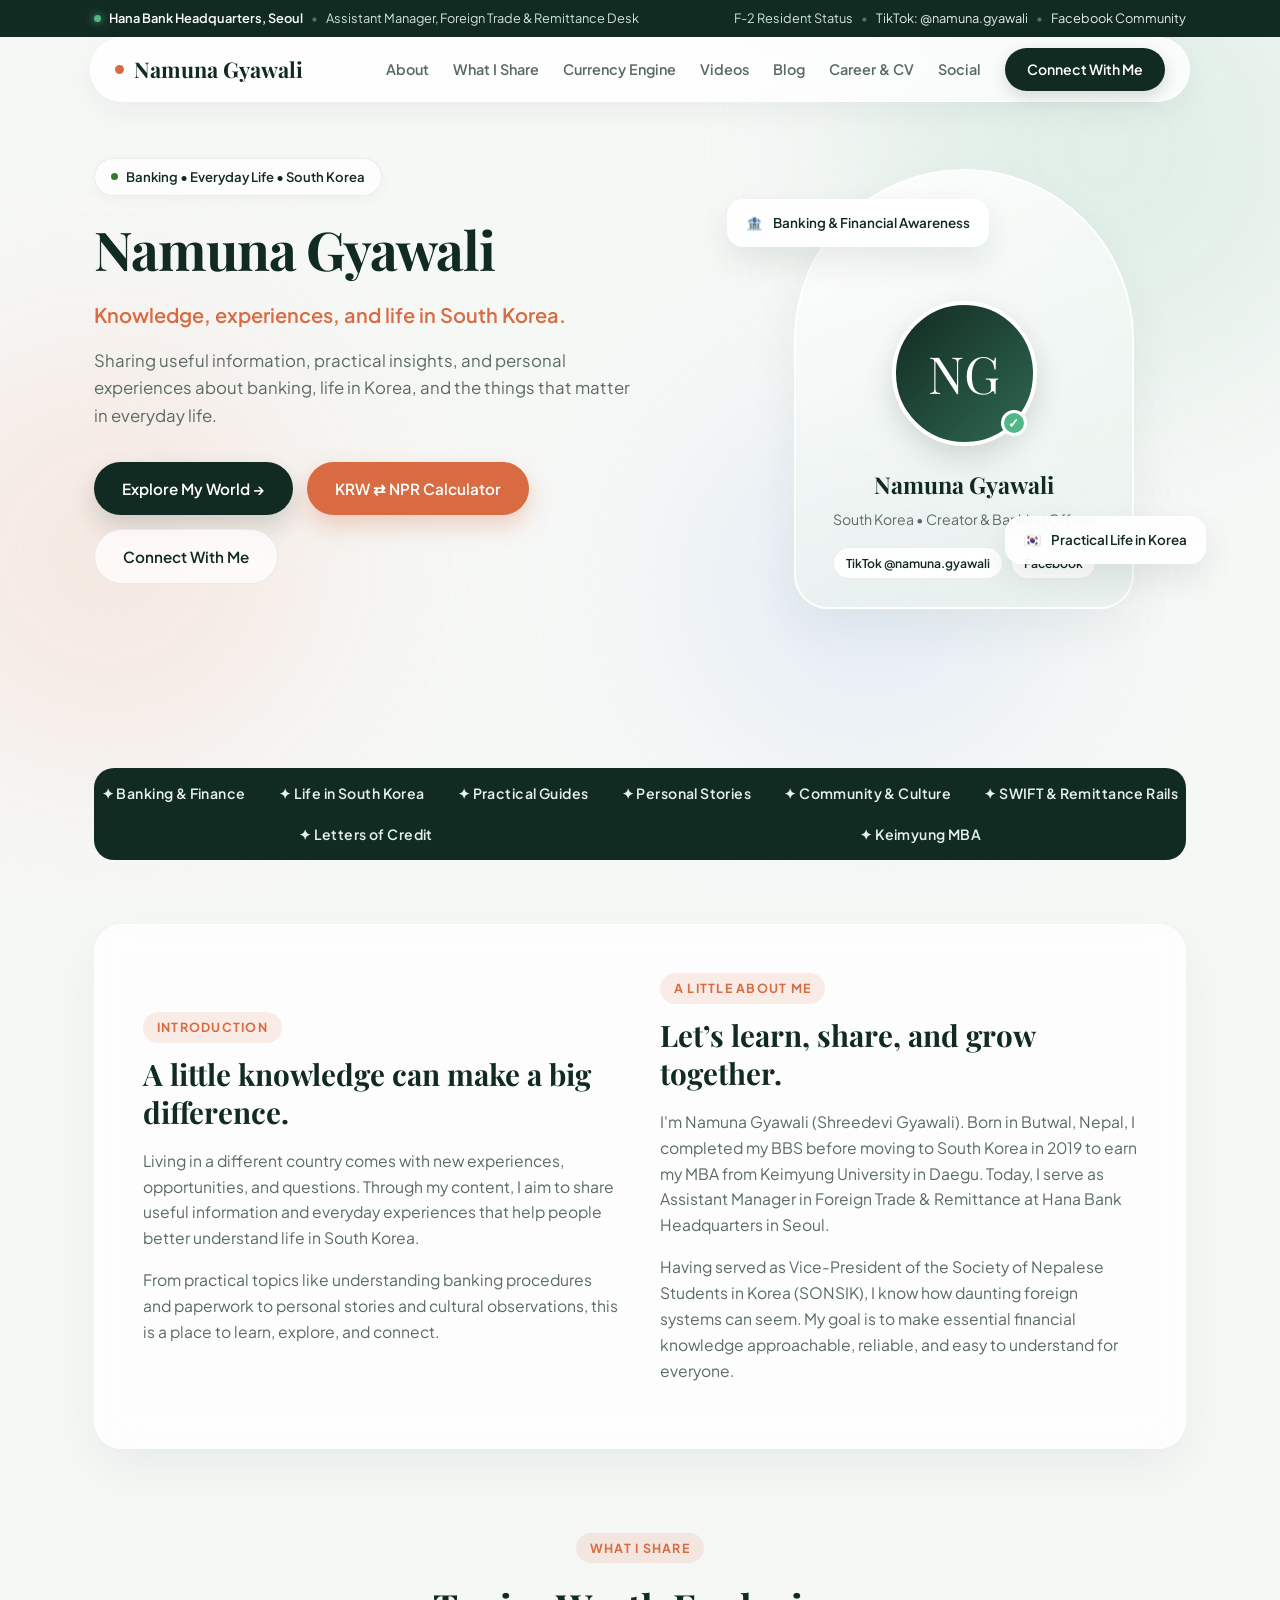
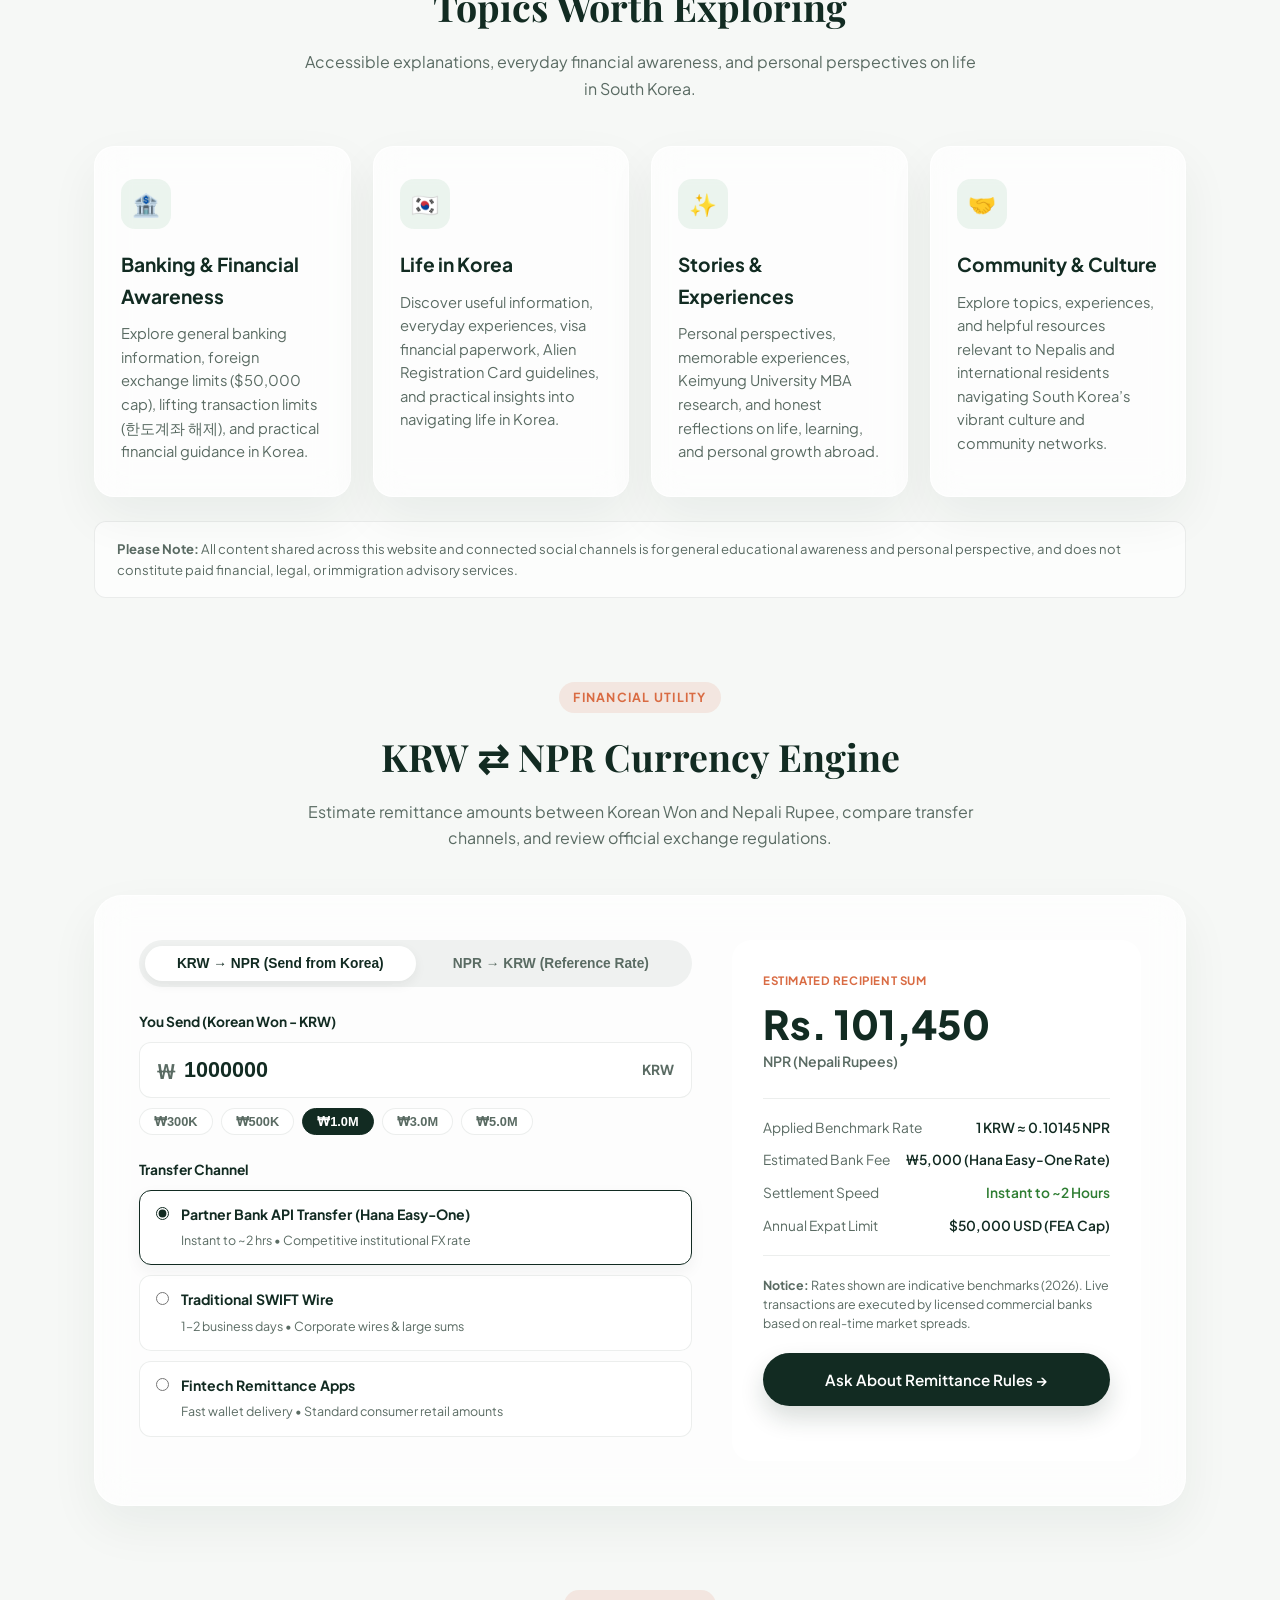
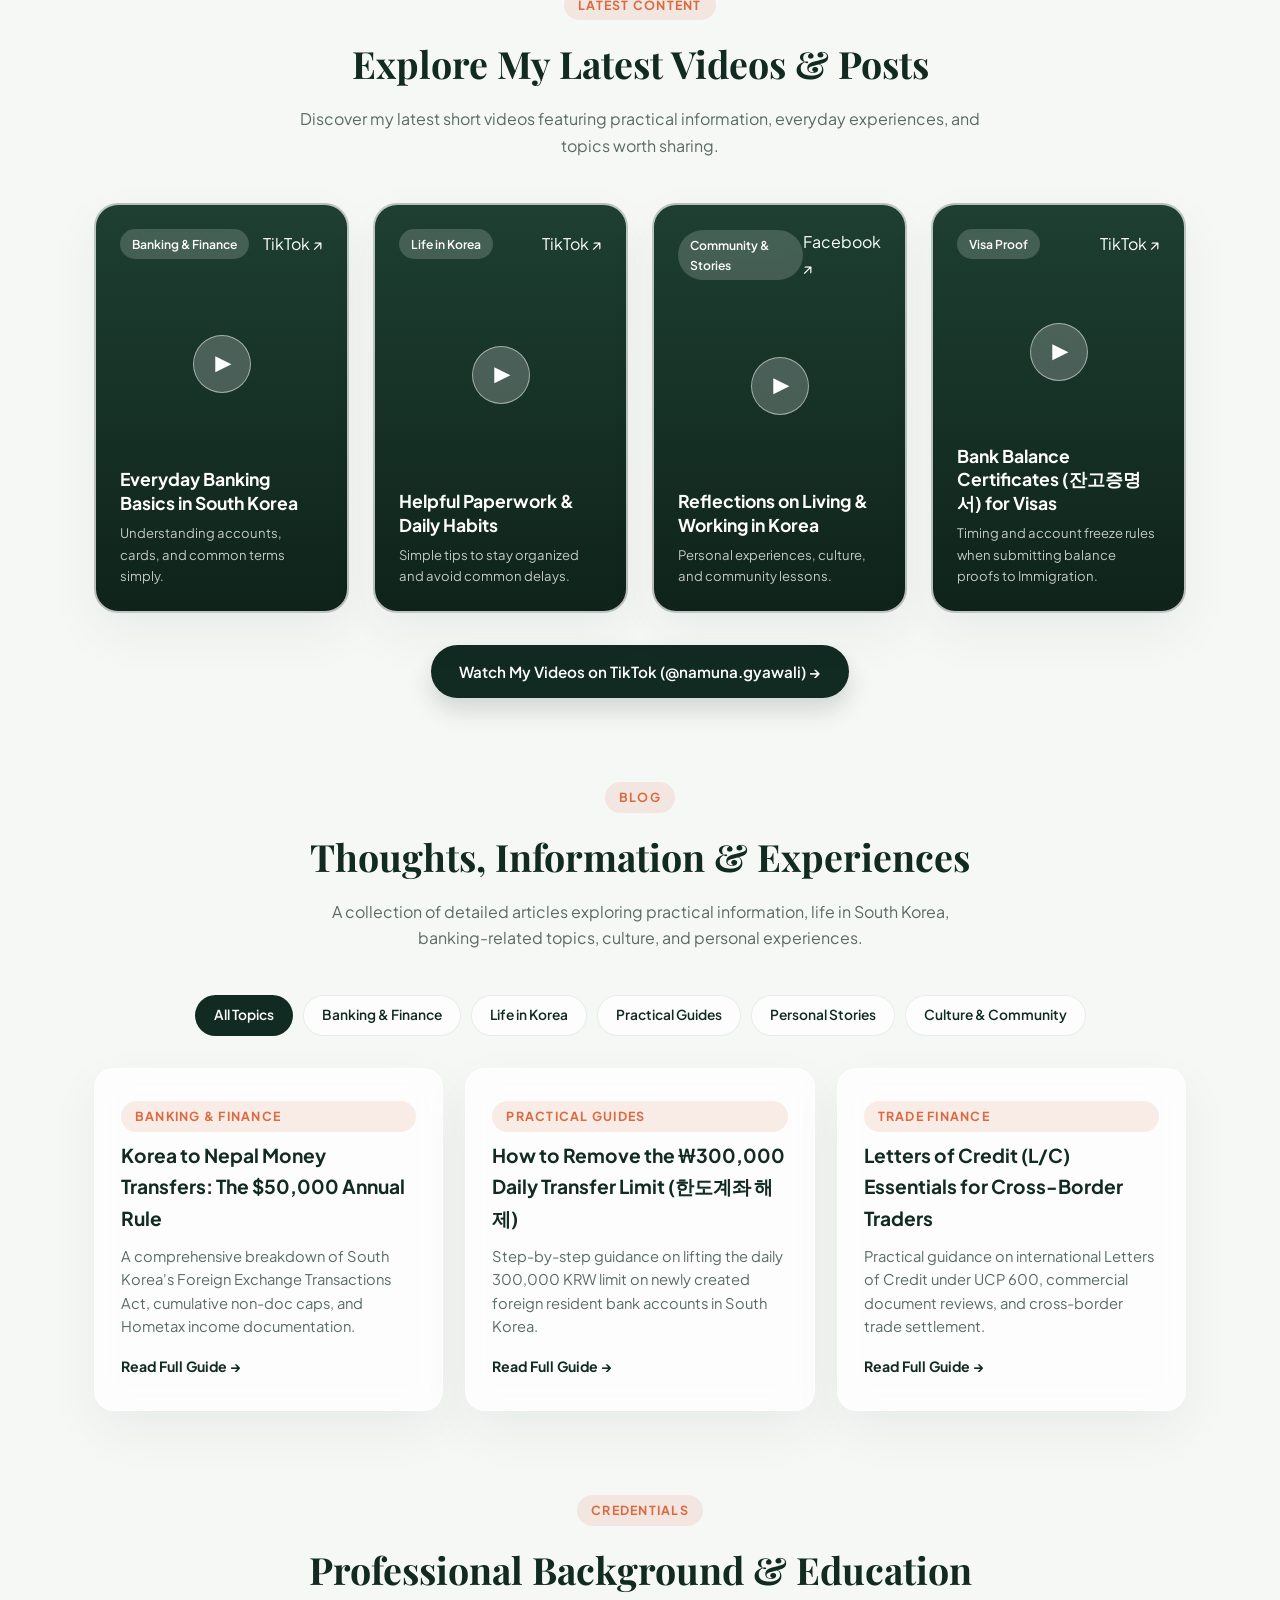
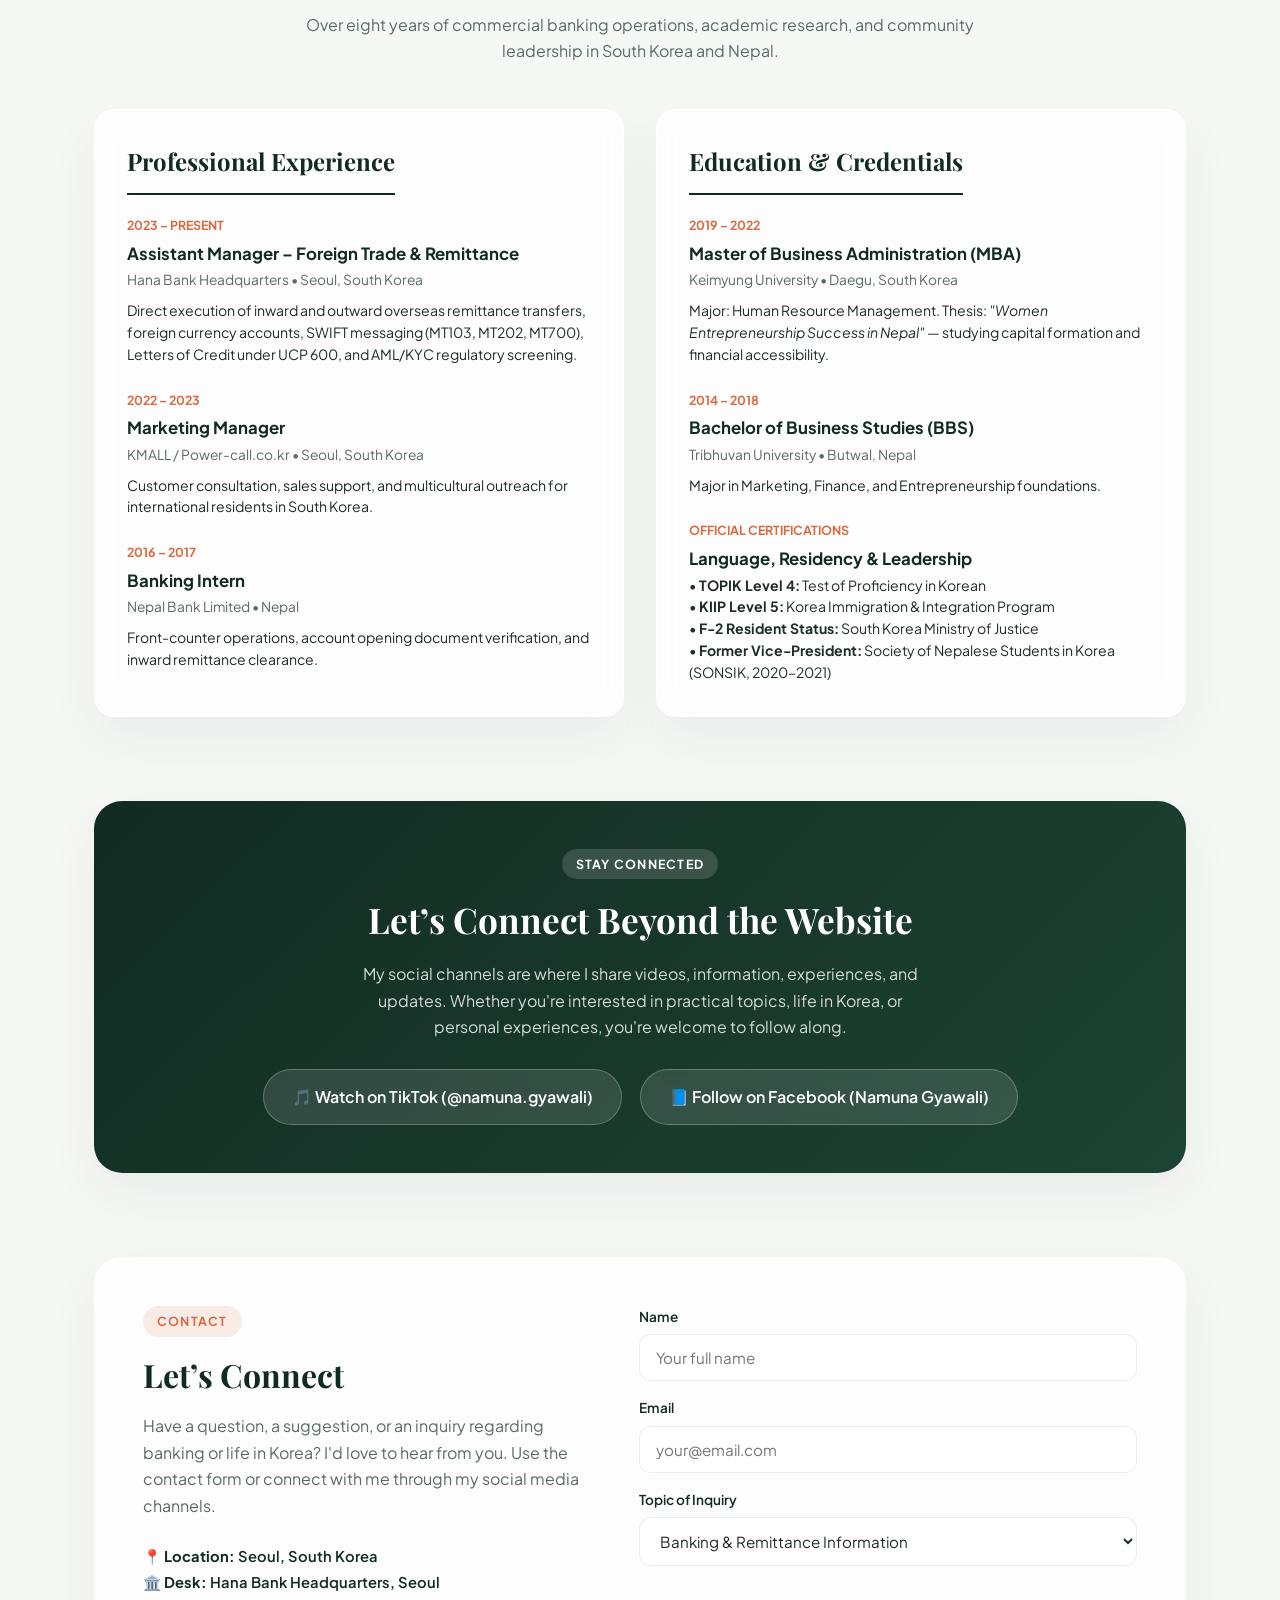
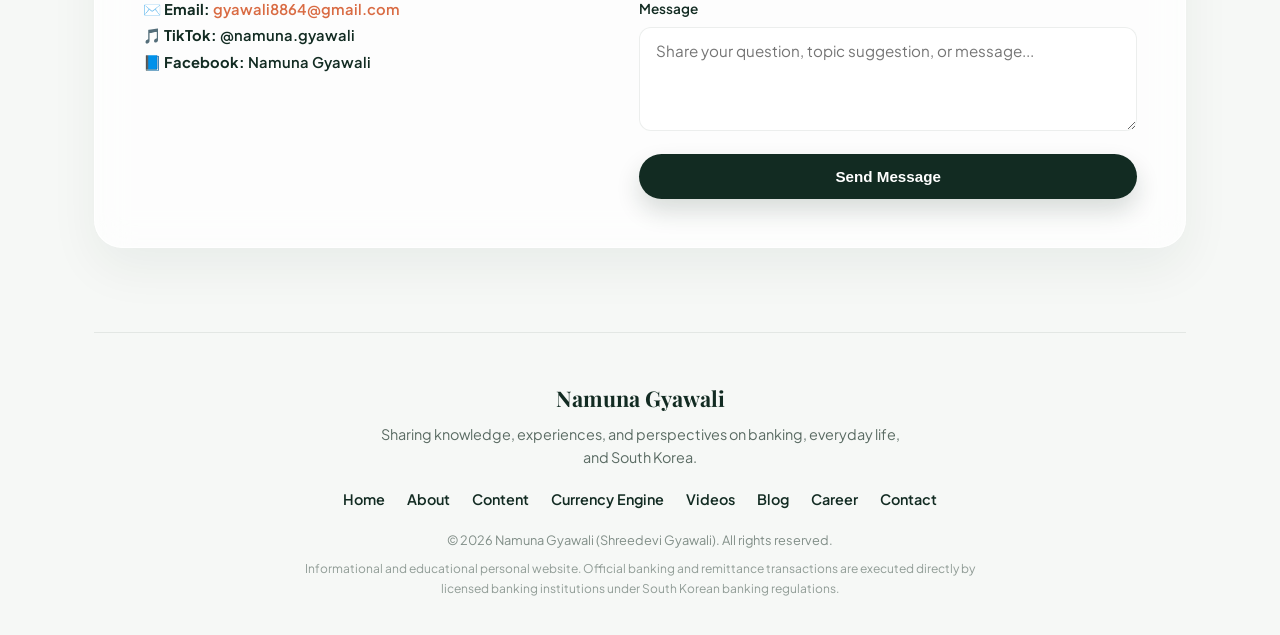
==== commit d245dce3: "feat(design): implement Namuna Gyawali ambient glass design system with arch portrait and currency e" ====
--- a/index.html
+++ b/index.html
@@ -1,998 +1,609 @@
 <!DOCTYPE html>
-<html lang="en">
+<html lang="en" class="scroll-smooth">
 <head>
-  <meta charset="utf-8" />
+  <meta charset="UTF-8" />
   <meta name="viewport" content="width=device-width, initial-scale=1.0" />
-  <title>Shreedevi Gyawali | Assistant Manager – Hana Bank HQ | International Banking & Expat Advisory</title>
-  <meta name="description" content="Official professional portfolio of Shreedevi Gyawali (Namuna Gyawali). Assistant Manager at Hana Bank Headquarters, Seoul. Specializing in international remittances, SWIFT operations, Letters of Credit, and expat financial advisory." />
-  <meta name="keywords" content="Shreedevi Gyawali, Namuna Gyawali, Hana Bank, Korea banking, remittance Korea to Nepal, SWIFT, foreign trade, Keimyung University MBA, TikTok namuna.gyawali, 한도계좌 해제, 외국환거래법" />
-  <meta property="og:title" content="Shreedevi Gyawali | International Banking & Expat Advisory" />
-  <meta property="og:description" content="Assistant Manager at Hana Bank HQ Seoul. Managing cross-border remittances, Letters of Credit, and trusted community voice @namuna.gyawali." />
+  <title>Namuna Gyawali | Knowledge, Experiences & Life in South Korea</title>
+  <meta name="description" content="Sharing useful information, practical insights, and personal experiences about banking, life in South Korea, and everyday matters." />
+  <meta name="keywords" content="Namuna Gyawali, Shreedevi Gyawali, Korea banking, remittance Korea to Nepal, life in South Korea, Hana Bank HQ, Keimyung University MBA, TikTok namuna.gyawali" />
+  <meta property="og:title" content="Namuna Gyawali | Knowledge, Experiences & Life in South Korea" />
+  <meta property="og:description" content="Sharing useful information, practical insights, and personal experiences about banking, life in South Korea, and everyday matters." />
   <meta property="og:url" content="https://shreedevi.com.np/" />
-  <meta property="og:type" content="website" />
-  <meta name="theme-color" content="#143425" />
-
-  <!-- Google Fonts: Plus Jakarta Sans (Precision UI) & Playfair Display (Refined Editorial) -->
-  <link rel="preconnect" href="https://fonts.googleapis.com">
-  <link rel="preconnect" href="https://fonts.gstatic.com" crossorigin>
-  <link href="https://fonts.googleapis.com/css2?family=Playfair+Display:ital,wght@0,500;0,600;0,700;1,400;1,600&family=Plus+Jakarta+Sans:ital,wght@0,300;0,400;0,500;0,600;0,700;0,800;1,400&display=swap" rel="stylesheet">
-  
+  <meta name="theme-color" content="#122B22" />
+
+  <!-- Fonts -->
+  <link rel="preconnect" href="https://fonts.googleapis.com" />
+  <link rel="preconnect" href="https://fonts.gstatic.com" crossorigin />
+  <link href="https://fonts.googleapis.com/css2?family=Plus+Jakarta+Sans:wght@400;500;600;700;800&family=Playfair+Display:ital,wght@0,600;0,700;1,400&display=swap" rel="stylesheet" />
+
   <link rel="stylesheet" href="style.css" />
 </head>
-<body class="editorial-warm">
-
-  <!-- Top Announcement Bar -->
-  <aside class="top-status-bar" aria-label="Professional Verification">
+<body>
+
+  <!-- Ambient Moving Glass Orbs -->
+  <div class="ambient-canvas" aria-hidden="true">
+    <div class="orb orb-1"></div>
+    <div class="orb orb-2"></div>
+    <div class="orb orb-3"></div>
+  </div>
+
+  <!-- Top Professional Status Ribbon -->
+  <aside class="top-status-bar" aria-label="Official Verification">
     <div class="container status-inner">
       <div class="status-left">
         <span class="status-pulse-dot" aria-hidden="true"></span>
         <span class="status-badge">Hana Bank Headquarters, Seoul</span>
         <span class="status-sep">•</span>
-        <span class="status-text">Assistant Manager, Foreign Trade & Remittance Desk</span>
+        <span>Assistant Manager, Foreign Trade &amp; Remittance Desk</span>
       </div>
       <div class="status-right">
-        <span class="pill-chip">F-2 Resident Status</span>
+        <span>F-2 Resident Status</span>
         <span class="status-sep">•</span>
-        <a href="https://www.tiktok.com/@namuna.gyawali" target="_blank" rel="noopener noreferrer" class="status-link">
-          TikTok @namuna.gyawali
-        </a>
+        <a href="https://www.tiktok.com/@namuna.gyawali" target="_blank" rel="noopener noreferrer" class="status-link">TikTok: @namuna.gyawali</a>
         <span class="status-sep">•</span>
-        <a href="https://www.facebook.com/namuna.gyawali.3" target="_blank" rel="noopener noreferrer" class="status-link">
-          Facebook Community
-        </a>
+        <a href="https://www.facebook.com/namuna.gyawali.3" target="_blank" rel="noopener noreferrer" class="status-link">Facebook Community</a>
       </div>
     </div>
   </aside>
 
-  <!-- Sticky Main Navigation -->
-  <header class="site-header" id="header">
-    <div class="container header-container">
-      <nav class="navbar" aria-label="Main Navigation">
-        
-        <!-- Wordmark / Brand -->
-        <a href="#hero" class="brand-link" aria-label="Shreedevi Gyawali Homepage">
-          <div class="brand-monogram">SG</div>
-          <div class="brand-details">
-            <span class="brand-title">Shreedevi Gyawali</span>
-            <span class="brand-sub">Hana Bank HQ • Seoul, Korea</span>
-          </div>
-        </a>
-
-        <!-- Desktop Navigation Links -->
-        <div class="nav-links-menu" id="navMenu">
-          <a href="#about" class="nav-link">About</a>
-          <a href="#expertise" class="nav-link">Expertise</a>
-          <a href="#insights" class="nav-link">Insights & Guides</a>
-          <a href="#calculator" class="nav-link">Currency Calculator</a>
-          <a href="#career" class="nav-link">Career & CV</a>
-          <a href="#contact" class="nav-link">Contact</a>
-        </div>
-
-        <!-- Right Action Button -->
-        <div class="nav-cta-wrap">
-          <a href="#booking" class="btn btn-coral btn-pill nav-cta-btn">Book Consultation</a>
-          <button class="menu-toggle-btn" id="mobileToggle" aria-label="Toggle navigation menu" aria-expanded="false">
-            <span class="bar"></span>
-            <span class="bar"></span>
-            <span class="bar"></span>
-          </button>
-        </div>
-
-      </nav>
+  <!-- 1. FLOATING GLASS NAVIGATION -->
+  <div class="nav-wrapper">
+    <nav class="glass-nav" aria-label="Main Navigation">
+      <a href="#top" class="brand">
+        <span class="brand-dot" aria-hidden="true"></span>
+        Namuna Gyawali
+      </a>
+      <div class="nav-links">
+        <a href="#about">About</a>
+        <a href="#topics">What I Share</a>
+        <a href="#calculator">Currency Engine</a>
+        <a href="#videos">Videos</a>
+        <a href="#blog">Blog</a>
+        <a href="#career">Career &amp; CV</a>
+        <a href="#social">Social</a>
+        <a href="#contact" class="nav-cta">Connect With Me</a>
+      </div>
+      <button class="mobile-toggle-btn" id="mobileToggle" aria-label="Toggle navigation menu">
+        ☰
+      </button>
+    </nav>
+  </div>
+
+  <!-- Mobile Menu Drawer -->
+  <div class="mobile-drawer" id="mobileDrawer" aria-hidden="true">
+    <div class="drawer-header">
+      <span class="brand" style="font-size: 1.15rem;">
+        <span class="brand-dot"></span> Namuna Gyawali
+      </span>
+      <button id="drawerClose" style="background:none;border:none;font-size:1.4rem;cursor:pointer;">✕</button>
     </div>
-
-    <!-- Mobile Drawer Navigation -->
-    <div class="mobile-menu-drawer" id="mobileDrawer" aria-hidden="true">
-      <div class="drawer-inner">
-        <div class="drawer-header">
-          <span class="drawer-title">Navigation</span>
-          <button class="drawer-close-btn" id="drawerClose" aria-label="Close navigation">✕</button>
-        </div>
-        <div class="drawer-links">
-          <a href="#about" class="m-link">About Shreedevi</a>
-          <a href="#expertise" class="m-link">Banking & Advisory Expertise</a>
-          <a href="#insights" class="m-link">Insights & Video Guides</a>
-          <a href="#calculator" class="m-link">KRW ⇄ NPR Calculator</a>
-          <a href="#career" class="m-link">Career, Education & CV</a>
-          <a href="#booking" class="m-link highlight">Book a Consultation</a>
-        </div>
-        <div class="drawer-footer">
-          <div class="drawer-contact-item">
-            <span class="d-label">Direct Email</span>
-            <a href="mailto:gyawali8864@gmail.com" class="d-val">gyawali8864@gmail.com</a>
-          </div>
-          <div class="drawer-contact-item">
-            <span class="d-label">Office Location</span>
-            <span class="d-val">Hana Bank HQ, Seoul, South Korea</span>
-          </div>
-        </div>
-      </div>
+    <div class="drawer-links">
+      <a href="#about">About</a>
+      <a href="#topics">What I Share</a>
+      <a href="#calculator">Currency Engine</a>
+      <a href="#videos">Videos &amp; Reels</a>
+      <a href="#blog">Blog &amp; Guides</a>
+      <a href="#career">Career &amp; Credentials</a>
+      <a href="#social">Social Channels</a>
+      <a href="#contact" class="highlight">Connect With Me →</a>
     </div>
-  </header>
-
-  <main>
-    
-    <!-- 1. HERO SECTION (Editorial Warmth & Institutional Rigor) -->
-    <section class="hero-section" id="hero">
-      <div class="container hero-grid">
-        
-        <!-- Left Editorial Content Column -->
-        <div class="hero-content-col">
+  </div>
+
+  <div class="container" id="top">
+
+    <!-- 2. HERO SECTION -->
+    <section class="hero">
+      <div>
+        <div class="eyebrow-pill">
+          <span></span> Banking • Everyday Life • South Korea
+        </div>
+        <h1>Namuna Gyawali</h1>
+        <p class="hero-sub">Knowledge, experiences, and life in South Korea.</p>
+        <p class="hero-desc">
+          Sharing useful information, practical insights, and personal experiences about banking, life in Korea, and the things that matter in everyday life.
+        </p>
+
+        <div class="btn-group">
+          <a href="#topics" class="btn btn-primary">Explore My World →</a>
+          <a href="#calculator" class="btn btn-coral">KRW ⇄ NPR Calculator</a>
+          <a href="#contact" class="btn btn-glass">Connect With Me</a>
+        </div>
+      </div>
+
+      <!-- Arch Portrait Visual -->
+      <div class="hero-visual">
+        <div class="float-badge badge-top-left">
+          <span>🏦</span> Banking &amp; Financial Awareness
+        </div>
+
+        <div class="arch-card">
+          <div class="portrait-avatar">
+            NG
+            <span class="verified-dot" title="Verified Banking Officer">✓</span>
+          </div>
+          <h3>Namuna Gyawali</h3>
+          <p>South Korea • Creator &amp; Banking Officer</p>
+          <div class="social-pills-mini">
+            <a href="https://www.tiktok.com/@namuna.gyawali" target="_blank" rel="noopener noreferrer">TikTok @namuna.gyawali</a>
+            <a href="https://www.facebook.com/namuna.gyawali.3" target="_blank" rel="noopener noreferrer">Facebook</a>
+          </div>
+        </div>
+
+        <div class="float-badge badge-bottom-right">
+          <span>🇰🇷</span> Practical Life in Korea
+        </div>
+      </div>
+    </section>
+
+    <!-- Ribbon -->
+    <div class="marquee-bar" aria-hidden="true">
+      <span>✦ Banking &amp; Finance</span>
+      <span>✦ Life in South Korea</span>
+      <span>✦ Practical Guides</span>
+      <span>✦ Personal Stories</span>
+      <span>✦ Community &amp; Culture</span>
+      <span>✦ SWIFT &amp; Remittance Rails</span>
+      <span>✦ Letters of Credit</span>
+      <span>✦ Keimyung MBA</span>
+    </div>
+
+    <!-- 3. INTRODUCTION & ABOUT -->
+    <section id="about">
+      <div class="intro-glass">
+        <div>
+          <span class="section-tag">Introduction</span>
+          <h3>A little knowledge can make a big difference.</h3>
+          <p>
+            Living in a different country comes with new experiences, opportunities, and questions. Through my content, I aim to share useful information and everyday experiences that help people better understand life in South Korea.
+          </p>
+          <p>
+            From practical topics like understanding banking procedures and paperwork to personal stories and cultural observations, this is a place to learn, explore, and connect.
+          </p>
+        </div>
+
+        <div>
+          <span class="section-tag">A Little About Me</span>
+          <h3>Let’s learn, share, and grow together.</h3>
+          <p>
+            I'm Namuna Gyawali (Shreedevi Gyawali). Born in Butwal, Nepal, I completed my BBS before moving to South Korea in 2019 to earn my MBA from Keimyung University in Daegu. Today, I serve as Assistant Manager in Foreign Trade &amp; Remittance at Hana Bank Headquarters in Seoul.
+          </p>
+          <p>
+            Having served as Vice-President of the Society of Nepalese Students in Korea (SONSIK), I know how daunting foreign systems can seem. My goal is to make essential financial knowledge approachable, reliable, and easy to understand for everyone.
+          </p>
+        </div>
+      </div>
+    </section>
+
+    <!-- 4. EXPLORE MY CONTENT / WHAT I SHARE -->
+    <section id="topics">
+      <div class="section-header">
+        <span class="section-tag">What I Share</span>
+        <h2 class="section-title">Topics Worth Exploring</h2>
+        <p class="section-desc">
+          Accessible explanations, everyday financial awareness, and personal perspectives on life in South Korea.
+        </p>
+      </div>
+
+      <div class="pillars-grid">
+        <article class="glass-card">
+          <div class="card-icon">🏦</div>
+          <h3>Banking &amp; Financial Awareness</h3>
+          <p>Explore general banking information, foreign exchange limits ($50,000 cap), lifting transaction limits (한도계좌 해제), and practical financial guidance in Korea.</p>
+        </article>
+
+        <article class="glass-card">
+          <div class="card-icon">🇰🇷</div>
+          <h3>Life in Korea</h3>
+          <p>Discover useful information, everyday experiences, visa financial paperwork, Alien Registration Card guidelines, and practical insights into navigating life in Korea.</p>
+        </article>
+
+        <article class="glass-card">
+          <div class="card-icon">✨</div>
+          <h3>Stories &amp; Experiences</h3>
+          <p>Personal perspectives, memorable experiences, Keimyung University MBA research, and honest reflections on life, learning, and personal growth abroad.</p>
+        </article>
+
+        <article class="glass-card">
+          <div class="card-icon">🤝</div>
+          <h3>Community &amp; Culture</h3>
+          <p>Explore topics, experiences, and helpful resources relevant to Nepalis and international residents navigating South Korea’s vibrant culture and community networks.</p>
+        </article>
+      </div>
+
+      <div class="disclaimer-note">
+        <strong>Please Note:</strong> All content shared across this website and connected social channels is for general educational awareness and personal perspective, and does not constitute paid financial, legal, or immigration advisory services.
+      </div>
+    </section>
+
+    <!-- 5. STANDALONE CURRENCY ENGINE (KRW ⇄ NPR) -->
+    <section id="calculator">
+      <div class="section-header">
+        <span class="section-tag">Financial Utility</span>
+        <h2 class="section-title">KRW ⇄ NPR Currency Engine</h2>
+        <p class="section-desc">
+          Estimate remittance amounts between Korean Won and Nepali Rupee, compare transfer channels, and review official exchange regulations.
+        </p>
+      </div>
+
+      <div class="calc-glass-container">
+        <div class="calc-grid-layout">
           
-          <div class="hero-eyebrow">
-            <span class="pill-chip pill-mint">Foreign Trade & Remittances</span>
-            <span class="eyebrow-divider">/</span>
-            <span class="eyebrow-meta">Seoul, South Korea</span>
-          </div>
-
-          <h1 class="hero-title">
-            Bridging Institutional Banking <br>
-            <span class="serif-accent">&amp; Expat Horizons.</span>
-          </h1>
-
-          <p class="hero-lead">
-            Managing cross-border SWIFT operations, API remittances, and Letters of Credit at <strong>Hana Bank Headquarters</strong> in Seoul — while guiding over 100,000 expatriates through transparent financial advisory as community voice <strong>Namuna Gyawali</strong>.
-          </p>
-
-          <div class="hero-actions">
-            <a href="#booking" class="btn btn-coral btn-lg">
-              <span>Schedule Consultation</span>
-              <svg width="18" height="18" viewBox="0 0 24 24" fill="none" stroke="currentColor" stroke-width="2.2" stroke-linecap="round" stroke-linejoin="round" aria-hidden="true"><line x1="5" y1="12" x2="19" y2="12"></line><polyline points="12 5 19 12 12 19"></polyline></svg>
-            </a>
-            <a href="#calculator" class="btn btn-outline-forest btn-lg">
-              <svg width="18" height="18" viewBox="0 0 24 24" fill="none" stroke="currentColor" stroke-width="2" stroke-linecap="round" stroke-linejoin="round" aria-hidden="true"><rect x="2" y="4" width="20" height="16" rx="2"></rect><line x1="6" y1="8" x2="6" y2="8"></line><line x1="10" y1="8" x2="10" y2="8"></line><line x1="14" y1="8" x2="14" y2="8"></line><line x1="18" y1="8" x2="18" y2="8"></line><line x1="6" y1="12" x2="18" y2="12"></line><line x1="6" y1="16" x2="18" y2="16"></line></svg>
-              <span>KRW ⇄ NPR Calculator</span>
-            </a>
-          </div>
-
-          <!-- Trust Proof Metrics -->
-          <div class="hero-metrics-strip">
-            <div class="metric-card">
-              <span class="metric-number">08+</span>
-              <span class="metric-label">Years in Banking &amp; Trade</span>
+          <!-- Controls -->
+          <div>
+            <div class="calc-tabs" role="tablist">
+              <button class="calc-tab-btn active" id="tabKRWtoNPR" role="tab" aria-selected="true">
+                KRW → NPR (Send from Korea)
+              </button>
+              <button class="calc-tab-btn" id="tabNPRtoKRW" role="tab" aria-selected="false">
+                NPR → KRW (Reference Rate)
+              </button>
             </div>
-            <div class="metric-card">
-              <span class="metric-number">100K+</span>
-              <span class="metric-label">Expat Community Reach</span>
-            </div>
-            <div class="metric-card">
-              <span class="metric-number">UCP 600</span>
-              <span class="metric-label">SWIFT &amp; Trade Finance</span>
-            </div>
-          </div>
-
-        </div>
-
-        <!-- Right Visual Showcase Column -->
-        <div class="hero-visual-col">
-          <div class="executive-focal-card">
-            
-            <!-- Background Decorative Texture -->
-            <div class="focal-card-glow" aria-hidden="true"></div>
-            
-            <!-- Focal Portrait Header -->
-            <div class="focal-header">
-              <div class="focal-avatar-crest">
-                <div class="crest-monogram">SG</div>
-                <div class="crest-verified-badge" title="Verified Banking Officer">✓</div>
+
+            <div class="calc-field">
+              <label for="calcAmount" class="calc-label" id="calcFieldLabel">You Send (Korean Won - KRW)</label>
+              <div class="calc-input-box">
+                <span class="calc-symbol" id="calcSymbol" aria-hidden="true">₩</span>
+                <input type="number" id="calcAmount" class="calc-input" value="1000000" min="10000" step="10000" aria-label="Amount to convert" />
+                <span class="calc-unit" id="calcUnit">KRW</span>
               </div>
-              <div class="focal-officer-info">
-                <span class="officer-tag">OFFICIAL PROFILE</span>
-                <h3 class="officer-name">Shreedevi Gyawali</h3>
-                <p class="officer-role">Assistant Manager • Hana Bank HQ</p>
-                <p class="officer-alias">Community Voice: <strong>Namuna Gyawali</strong></p>
+
+              <!-- Quick Presets -->
+              <div class="calc-presets">
+                <button type="button" class="preset-chip" data-amount="300000">₩300K</button>
+                <button type="button" class="preset-chip" data-amount="500000">₩500K</button>
+                <button type="button" class="preset-chip active" data-amount="1000000">₩1.0M</button>
+                <button type="button" class="preset-chip" data-amount="3000000">₩3.0M</button>
+                <button type="button" class="preset-chip" data-amount="5000000">₩5.0M</button>
               </div>
             </div>
 
-            <hr class="focal-card-divider" />
-
-            <!-- Focal Highlights -->
-            <div class="focal-specs-grid">
-              <div class="focal-spec-item">
-                <span class="spec-icon" aria-hidden="true">🏛️</span>
-                <div class="spec-text">
-                  <strong>Desk Operations:</strong> High-volume SWIFT MT103, MT202, and MT700 L/C clearing.
-                </div>
-              </div>
-              <div class="focal-spec-item">
-                <span class="spec-icon" aria-hidden="true">📜</span>
-                <div class="spec-text">
-                  <strong>Regulatory Mastery:</strong> Korean Foreign Exchange Transactions Act &amp; $50k non-doc limit.
-                </div>
-              </div>
-              <div class="focal-spec-item">
-                <span class="spec-icon" aria-hidden="true">🎓</span>
-                <div class="spec-text">
-                  <strong>Academic Research:</strong> Keimyung University MBA (Human Resource Management).
-                </div>
-              </div>
-              <div class="focal-spec-item">
-                <span class="spec-icon" aria-hidden="true">🌐</span>
-                <div class="spec-text">
-                  <strong>Languages &amp; Visa:</strong> TOPIK 4, KIIP Level 5, F-2 Resident Status in Korea.
-                </div>
+            <div class="calc-field">
+              <label class="calc-label">Transfer Channel</label>
+              <div class="calc-channels">
+                <label class="channel-card selected">
+                  <input type="radio" name="remitMethod" value="api" checked />
+                  <div class="ch-info">
+                    <strong>Partner Bank API Transfer (Hana Easy-One)</strong>
+                    <small>Instant to ~2 hrs • Competitive institutional FX rate</small>
+                  </div>
+                </label>
+                <label class="channel-card">
+                  <input type="radio" name="remitMethod" value="swift" />
+                  <div class="ch-info">
+                    <strong>Traditional SWIFT Wire</strong>
+                    <small>1–2 business days • Corporate wires &amp; large sums</small>
+                  </div>
+                </label>
+                <label class="channel-card">
+                  <input type="radio" name="remitMethod" value="app" />
+                  <div class="ch-info">
+                    <strong>Fintech Remittance Apps</strong>
+                    <small>Fast wallet delivery • Standard consumer retail amounts</small>
+                  </div>
+                </label>
               </div>
             </div>
-
-            <!-- Floating Pill Badges (Inspired by Aarav Singh & Ananya Sharma screenshots) -->
-            <div class="floating-pill-badge badge-top-left">
-              <span class="dot-green"></span>
-              <span>Hana Bank HQ Seoul</span>
-            </div>
-
-            <div class="floating-pill-badge badge-bottom-right">
-              <span class="icon-star">★</span>
-              <span>100K+ Expat Mentorship</span>
-            </div>
-
-            <!-- Direct Contact Button -->
-            <div class="focal-footer-action">
-              <a href="mailto:gyawali8864@gmail.com" class="btn-subtle-mail">
-                <svg width="16" height="16" viewBox="0 0 24 24" fill="none" stroke="currentColor" stroke-width="2" stroke-linecap="round" stroke-linejoin="round" aria-hidden="true"><path d="M4 4h16c1.1 0 2 .9 2 2v12c0 1.1-.9 2-2 2H4c-1.1 0-2-.9-2-2V6c0-1.1.9-2 2-2z"></path><polyline points="22,6 12,13 2,6"></polyline></svg>
-                <span>gyawali8864@gmail.com</span>
-              </a>
-              <button type="button" class="btn-copy-chip" id="quickCopyEmail" data-email="gyawali8864@gmail.com" aria-label="Copy email address">
-                Copy
-              </button>
-            </div>
-
-          </div>
-        </div>
-
-      </div>
-    </section>
-
-    <!-- 2. PROFESSIONAL INTRODUCTION & PERSPECTIVE -->
-    <section class="section-padding bg-warm-light" id="about">
-      <div class="container">
-        
-        <div class="section-header-center">
-          <span class="section-badge pill-mint">BIOGRAPHY &amp; PERSPECTIVE</span>
-          <h2 class="section-title">Two Worlds, One Shared Mission</h2>
-          <p class="section-subtitle">Bridging the institutional precision of Seoul's financial district with compassionate, transparent community advocacy.</p>
-        </div>
-
-        <div class="about-editorial-grid">
-          
-          <!-- Perspective Card 1: Corporate Banking Rigor -->
-          <div class="card card-editorial">
-            <div class="card-badge-row">
-              <span class="pill-chip pill-forest">Institutional Banking</span>
-              <span class="card-meta-text">Hana Bank HQ • Seoul</span>
-            </div>
-            
-            <h3 class="card-heading">Foreign Trade &amp; Cross-Border Settlement</h3>
-            <p class="card-body-text">
-              At Hana Bank Headquarters in Seoul, my day-to-day work centers on high-volume overseas remittance operations, SWIFT message processing (MT103, MT202, MT700 series), and Letters of Credit (L/C) compliance under UCP 600 standards.
-            </p>
-            <p class="card-body-text">
-              Working within strict South Korean financial regulations, I ensure comprehensive AML/KYC screening, verify foreign exchange limits under the Foreign Exchange Transactions Act, and support API-driven remittance integrations that connect Korea to international banking channels.
-            </p>
-
-            <div class="mini-spec-list">
-              <div class="spec-row">
-                <span class="spec-name">Primary Desk</span>
-                <span class="spec-detail">Foreign Trade &amp; Remittance</span>
+          </div>
+
+          <!-- Output Slate -->
+          <div class="calc-result-slate">
+            <div class="slate-badge">Estimated Recipient Sum</div>
+            <div class="slate-amount" id="displayRecipientAmount">Rs. 101,450</div>
+            <div class="slate-currency" id="displayCurrencyLabel">NPR (Nepali Rupees)</div>
+
+            <div class="slate-breakdown">
+              <div class="slate-row">
+                <span>Applied Benchmark Rate</span>
+                <span id="displayRate">1 KRW ≈ 0.10145 NPR</span>
               </div>
-              <div class="spec-row">
-                <span class="spec-name">Core Systems</span>
-                <span class="spec-detail">SWIFT MT/ISO, Hana Easy-One, Partner APIs</span>
+              <div class="slate-row">
+                <span>Estimated Bank Fee</span>
+                <span id="displayFee">₩5,000 (Hana Easy-One Rate)</span>
               </div>
-              <div class="spec-row">
-                <span class="spec-name">Compliance</span>
-                <span class="spec-detail">Korean FEA, UCP 600, AML/Sanctions</span>
+              <div class="slate-row">
+                <span>Settlement Speed</span>
+                <span id="displaySpeed" style="color: #2E7D32;">Instant to ~2 Hours</span>
+              </div>
+              <div class="slate-row">
+                <span>Annual Expat Limit</span>
+                <span>$50,000 USD (FEA Cap)</span>
               </div>
             </div>
-          </div>
-
-          <!-- Perspective Card 2: Expat Advocacy & Community Impact -->
-          <div class="card card-editorial">
-            <div class="card-badge-row">
-              <span class="pill-chip pill-coral">Community &amp; Media</span>
-              <span class="card-meta-text">@namuna.gyawali • 100K+ Reach</span>
-            </div>
-
-            <h3 class="card-heading">Empowering Foreign Residents Across Korea</h3>
-            <p class="card-body-text">
-              Having moved from Butwal, Nepal to South Korea in 2019 to complete my MBA at Keimyung University, I experienced firsthand how language and procedural hurdles can leave foreign residents feeling vulnerable and uninformed.
+
+            <p style="font-size: 0.78rem; color: var(--text-muted); line-height: 1.5; margin-bottom: 20px;">
+              <strong>Notice:</strong> Rates shown are indicative benchmarks (2026). Live transactions are executed by licensed commercial banks based on real-time market spreads.
             </p>
-            <p class="card-body-text">
-              As former Vice-President and Vice-Secretary of the Society of Nepalese Students in Korea (SONSIK), and through educational videos on TikTok and Facebook as <strong>Namuna Gyawali</strong>, I break down complex banking rules — explaining account opening, daily transfer limit lifting, and safe remittance practices.
+
+            <a href="#contact" class="btn btn-primary" style="justify-content: center;">
+              Ask About Remittance Rules →
+            </a>
+          </div>
+
+        </div>
+      </div>
+    </section>
+
+    <!-- 6. LATEST CONTENT (VIDEO REELS SHOWCASE) -->
+    <section id="videos">
+      <div class="section-header">
+        <span class="section-tag">Latest Content</span>
+        <h2 class="section-title">Explore My Latest Videos &amp; Posts</h2>
+        <p class="section-desc">
+          Discover my latest short videos featuring practical information, everyday experiences, and topics worth sharing.
+        </p>
+      </div>
+
+      <div class="video-grid">
+        <div class="reel-card" onclick="window.open('https://www.tiktok.com/@namuna.gyawali', '_blank')">
+          <div class="reel-top">
+            <span class="reel-badge">Banking &amp; Finance</span>
+            <span>TikTok ↗</span>
+          </div>
+          <div class="play-circle">▶</div>
+          <div class="reel-bottom">
+            <h4>Everyday Banking Basics in South Korea</h4>
+            <p>Understanding accounts, cards, and common terms simply.</p>
+          </div>
+        </div>
+
+        <div class="reel-card" onclick="window.open('https://www.tiktok.com/@namuna.gyawali', '_blank')">
+          <div class="reel-top">
+            <span class="reel-badge">Life in Korea</span>
+            <span>TikTok ↗</span>
+          </div>
+          <div class="play-circle">▶</div>
+          <div class="reel-bottom">
+            <h4>Helpful Paperwork &amp; Daily Habits</h4>
+            <p>Simple tips to stay organized and avoid common delays.</p>
+          </div>
+        </div>
+
+        <div class="reel-card" onclick="window.open('https://www.facebook.com/namuna.gyawali.3', '_blank')">
+          <div class="reel-top">
+            <span class="reel-badge">Community &amp; Stories</span>
+            <span>Facebook ↗</span>
+          </div>
+          <div class="play-circle">▶</div>
+          <div class="reel-bottom">
+            <h4>Reflections on Living &amp; Working in Korea</h4>
+            <p>Personal experiences, culture, and community lessons.</p>
+          </div>
+        </div>
+
+        <div class="reel-card" onclick="window.open('https://www.tiktok.com/@namuna.gyawali', '_blank')">
+          <div class="reel-top">
+            <span class="reel-badge">Visa Proof</span>
+            <span>TikTok ↗</span>
+          </div>
+          <div class="play-circle">▶</div>
+          <div class="reel-bottom">
+            <h4>Bank Balance Certificates (잔고증명서) for Visas</h4>
+            <p>Timing and account freeze rules when submitting balance proofs to Immigration.</p>
+          </div>
+        </div>
+      </div>
+
+      <div style="text-align: center;">
+        <a href="https://www.tiktok.com/@namuna.gyawali" target="_blank" rel="noopener noreferrer" class="btn btn-primary">
+          Watch My Videos on TikTok (@namuna.gyawali) →
+        </a>
+      </div>
+    </section>
+
+    <!-- 7. BLOG & PRACTICAL GUIDES -->
+    <section id="blog">
+      <div class="section-header">
+        <span class="section-tag">Blog</span>
+        <h2 class="section-title">Thoughts, Information &amp; Experiences</h2>
+        <p class="section-desc">
+          A collection of detailed articles exploring practical information, life in South Korea, banking-related topics, culture, and personal experiences.
+        </p>
+      </div>
+
+      <div class="category-pills">
+        <span class="cat-pill active">All Topics</span>
+        <span class="cat-pill">Banking &amp; Finance</span>
+        <span class="cat-pill">Life in Korea</span>
+        <span class="cat-pill">Practical Guides</span>
+        <span class="cat-pill">Personal Stories</span>
+        <span class="cat-pill">Culture &amp; Community</span>
+      </div>
+
+      <div class="pillars-grid">
+        <article class="glass-card">
+          <span class="section-tag" style="margin-bottom: 8px;">Banking &amp; Finance</span>
+          <h3>Korea to Nepal Money Transfers: The $50,000 Annual Rule</h3>
+          <p>A comprehensive breakdown of South Korea's Foreign Exchange Transactions Act, cumulative non-doc caps, and Hometax income documentation.</p>
+          <a href="posts/remittance-guide.html" class="article-link-tag">Read Full Guide →</a>
+        </article>
+
+        <article class="glass-card">
+          <span class="section-tag" style="margin-bottom: 8px;">Practical Guides</span>
+          <h3>How to Remove the ₩300,000 Daily Transfer Limit (한도계좌 해제)</h3>
+          <p>Step-by-step guidance on lifting the daily 300,000 KRW limit on newly created foreign resident bank accounts in South Korea.</p>
+          <a href="posts/transfer-limits-guide.html" class="article-link-tag">Read Full Guide →</a>
+        </article>
+
+        <article class="glass-card">
+          <span class="section-tag" style="margin-bottom: 8px;">Trade Finance</span>
+          <h3>Letters of Credit (L/C) Essentials for Cross-Border Traders</h3>
+          <p>Practical guidance on international Letters of Credit under UCP 600, commercial document reviews, and cross-border trade settlement.</p>
+          <a href="posts/trade-lc-guide.html" class="article-link-tag">Read Full Guide →</a>
+        </article>
+      </div>
+    </section>
+
+    <!-- 8. CAREER, EDUCATION & CREDENTIALS -->
+    <section id="career">
+      <div class="section-header">
+        <span class="section-tag">Credentials</span>
+        <h2 class="section-title">Professional Background &amp; Education</h2>
+        <p class="section-desc">
+          Over eight years of commercial banking operations, academic research, and community leadership in South Korea and Nepal.
+        </p>
+      </div>
+
+      <div class="career-grid">
+        
+        <!-- Experience -->
+        <div class="career-box">
+          <h3>Professional Experience</h3>
+
+          <div class="timeline-item">
+            <div class="t-date">2023 – Present</div>
+            <div class="t-title">Assistant Manager – Foreign Trade &amp; Remittance</div>
+            <div class="t-place">Hana Bank Headquarters • Seoul, South Korea</div>
+            <p class="t-desc">
+              Direct execution of inward and outward overseas remittance transfers, foreign currency accounts, SWIFT messaging (MT103, MT202, MT700), Letters of Credit under UCP 600, and AML/KYC regulatory screening.
             </p>
-
-            <div class="mini-spec-list">
-              <div class="spec-row">
-                <span class="spec-name">Education</span>
-                <span class="spec-detail">MBA, Keimyung University (Daegu, Korea)</span>
-              </div>
-              <div class="spec-row">
-                <span class="spec-name">Languages</span>
-                <span class="spec-detail">Korean (TOPIK 4, KIIP 5), English, Nepali, Hindi</span>
-              </div>
-              <div class="spec-row">
-                <span class="spec-name">Community Leadership</span>
-                <span class="spec-detail">Former VP, SONSIK (2020–2021)</span>
-              </div>
-            </div>
-          </div>
-
-        </div>
-
-      </div>
-    </section>
-
-    <!-- 3. EXPERTISE & ADVISORY SCOPE -->
-    <section class="section-padding" id="expertise">
-      <div class="container">
-        
-        <div class="section-header-center">
-          <span class="section-badge pill-mint">BANKING &amp; ADVISORY SCOPE</span>
-          <h2 class="section-title">Verified Professional Expertise</h2>
-          <p class="section-subtitle">Structured advisory and procedural guidance rooted in verified commercial banking experience in South Korea.</p>
-        </div>
-
-        <div class="expertise-grid">
-          
-          <!-- Card 1: Remittances & $50k FX Limit -->
-          <div class="card card-service">
-            <div class="service-num-badge">01</div>
-            <span class="service-category">CROSS-BORDER REMITTANCE</span>
-            <h3 class="service-title">Remittances &amp; Annual $50k Foreign Exchange Limits</h3>
-            <p class="service-desc">
-              Clear guidance on adhering to South Korea’s Foreign Exchange Transactions Act (외국환거래법). Understand designated foreign exchange bank rules, prevent sudden account freezes, and prepare necessary Hometax income proofs (소득금액증명원) for high-sum transfers.
+          </div>
+
+          <div class="timeline-item">
+            <div class="t-date">2022 – 2023</div>
+            <div class="t-title">Marketing Manager</div>
+            <div class="t-place">KMALL / Power-call.co.kr • Seoul, South Korea</div>
+            <p class="t-desc">
+              Customer consultation, sales support, and multicultural outreach for international residents in South Korea.
             </p>
-            <ul class="service-check-list">
-              <li>Designation of Primary Foreign Exchange Bank</li>
-              <li>Hana Easy-One API vs. SWIFT transfer routing</li>
-              <li>Documentation for remittances exceeding $50,000/year</li>
-            </ul>
-            <a href="#booking" class="service-link" data-topic="Remittance & Currency Limits">
-              <span>Inquire About Remittance Rules</span>
-              <span class="arrow" aria-hidden="true">→</span>
-            </a>
-          </div>
-
-          <!-- Card 2: Korean Banking Setup & Limit Removal -->
-          <div class="card card-service">
-            <div class="service-num-badge">02</div>
-            <span class="service-category">EXPAT BANKING</span>
-            <h3 class="service-title">Bank Account Setup &amp; Transfer Limit Lifting</h3>
-            <p class="service-desc">
-              Assisting newly arrived expatriates, students, and workers in opening commercial bank accounts with an Alien Registration Card (ARC), configuring mobile banking apps, and navigating the verification required to lift the initial ₩300,000 daily limit (한도계좌 해제).
+          </div>
+
+          <div class="timeline-item">
+            <div class="t-date">2016 – 2017</div>
+            <div class="t-title">Banking Intern</div>
+            <div class="t-place">Nepal Bank Limited • Nepal</div>
+            <p class="t-desc">
+              Front-counter operations, account opening document verification, and inward remittance clearance.
             </p>
-            <ul class="service-check-list">
-              <li>ARC account opening document verification</li>
-              <li>Required employment documents for limit removal</li>
-              <li>Financial security certificates &amp; mobile banking configuration</li>
-            </ul>
-            <a href="#booking" class="service-link" data-topic="Expat Korean Banking Setup">
-              <span>Inquire About Account Setup</span>
-              <span class="arrow" aria-hidden="true">→</span>
-            </a>
-          </div>
-
-          <!-- Card 3: Foreign Trade & Letters of Credit -->
-          <div class="card card-service">
-            <div class="service-num-badge">03</div>
-            <span class="service-category">TRADE FINANCE</span>
-            <h3 class="service-title">Foreign Trade Operations &amp; Letters of Credit (L/C)</h3>
-            <p class="service-desc">
-              Specialized documentation review for commercial traders engaging in import/export business between South Korea, Nepal, and international markets. Ensuring strict compliance with international UCP 600 regulations and SWIFT MT700 standards.
+          </div>
+        </div>
+
+        <!-- Education & Credentials -->
+        <div class="career-box">
+          <h3>Education &amp; Credentials</h3>
+
+          <div class="timeline-item">
+            <div class="t-date">2019 – 2022</div>
+            <div class="t-title">Master of Business Administration (MBA)</div>
+            <div class="t-place">Keimyung University • Daegu, South Korea</div>
+            <p class="t-desc">
+              Major: Human Resource Management. Thesis: <em>"Women Entrepreneurship Success in Nepal"</em> — studying capital formation and financial accessibility.
             </p>
-            <ul class="service-check-list">
-              <li>Letter of Credit issuance &amp; discrepancy prevention</li>
-              <li>Commercial invoice, packing list, and bill of lading review</li>
-              <li>Correspondent bank settlement &amp; foreign currency accounts</li>
-            </ul>
-            <a href="#booking" class="service-link" data-topic="Foreign Trade & Letters of Credit">
-              <span>Inquire About Trade Finance</span>
-              <span class="arrow" aria-hidden="true">→</span>
-            </a>
-          </div>
-
-          <!-- Card 4: Student & Visa Financial Verification -->
-          <div class="card card-service">
-            <div class="service-num-badge">04</div>
-            <span class="service-category">VISA &amp; IMMIGRATION</span>
-            <h3 class="service-title">Student &amp; Visa Financial Verification</h3>
-            <p class="service-desc">
-              Guiding D-2, D-4, E-7, and F-2 visa holders on obtaining valid Korean bank balance certificates (잔고증명서) for the Immigration Office, timing account freeze windows correctly, and presenting financial assets for KIIP point-based visa upgrades.
+          </div>
+
+          <div class="timeline-item">
+            <div class="t-date">2014 – 2018</div>
+            <div class="t-title">Bachelor of Business Studies (BBS)</div>
+            <div class="t-place">Tribhuvan University • Butwal, Nepal</div>
+            <p class="t-desc">
+              Major in Marketing, Finance, and Entrepreneurship foundations.
             </p>
-            <ul class="service-check-list">
-              <li>Bank balance certificates (잔고증명서) for Immigration</li>
-              <li>KIIP Level 5 point system financial proofs</li>
-              <li>Legal student wage deposits &amp; tax compliance</li>
-            </ul>
-            <a href="#booking" class="service-link" data-topic="Student & Visa Financial Proof">
-              <span>Inquire About Visa Proof</span>
-              <span class="arrow" aria-hidden="true">→</span>
-            </a>
-          </div>
-
-        </div>
-
-      </div>
-    </section>
-
-    <!-- 4. INSIGHTS & PRACTICAL GUIDES -->
-    <section class="section-padding bg-warm-light" id="insights">
-      <div class="container">
-        
-        <div class="section-header-center">
-          <span class="section-badge pill-mint">EDUCATIONAL GUIDES</span>
-          <h2 class="section-title">Insights for Expatriates &amp; Traders</h2>
-          <p class="section-subtitle">In-depth written guides addressing the most common regulatory and practical banking questions in South Korea.</p>
-        </div>
-
-        <div class="insights-articles-grid">
-          
-          <!-- Article 1 -->
-          <article class="card card-article">
-            <div class="article-tag-row">
-              <span class="pill-chip pill-forest">Remittance Law</span>
-              <span class="article-read-time">5 min read</span>
-            </div>
-            <h3 class="article-title">
-              <a href="posts/remittance-guide.html">Korea to Nepal Money Transfers: The $50,000 Annual Rule &amp; Required Documents</a>
-            </h3>
-            <p class="article-excerpt">
-              A comprehensive breakdown of South Korea's Foreign Exchange Transactions Act, how the cumulative $50,000 non-documentation ceiling is monitored by the Bank of Korea, and what income documents to request from Hometax.
+          </div>
+
+          <div class="timeline-item">
+            <div class="t-date">Official Certifications</div>
+            <div class="t-title">Language, Residency &amp; Leadership</div>
+            <p class="t-desc">
+              • <strong>TOPIK Level 4:</strong> Test of Proficiency in Korean<br>
+              • <strong>KIIP Level 5:</strong> Korea Immigration &amp; Integration Program<br>
+              • <strong>F-2 Resident Status:</strong> South Korea Ministry of Justice<br>
+              • <strong>Former Vice-President:</strong> Society of Nepalese Students in Korea (SONSIK, 2020–2021)
             </p>
-            <div class="article-footer">
-              <a href="posts/remittance-guide.html" class="btn-read-more">
-                <span>Read Full Guide</span>
-                <span class="arrow" aria-hidden="true">→</span>
-              </a>
-            </div>
-          </article>
-
-          <!-- Article 2 -->
-          <article class="card card-article">
-            <div class="article-tag-row">
-              <span class="pill-chip pill-forest">Account Setup</span>
-              <span class="article-read-time">4 min read</span>
-            </div>
-            <h3 class="article-title">
-              <a href="posts/transfer-limits-guide.html">How to Remove the ₩300,000 Daily Transfer Limit (한도계좌 해제)</a>
-            </h3>
-            <p class="article-excerpt">
-              Why new foreign resident accounts in Korea are automatically capped at ₩300,000 per day, and the exact documentation checklist to submit at bank counters to lift transaction restrictions.
-            </p>
-            <div class="article-footer">
-              <a href="posts/transfer-limits-guide.html" class="btn-read-more">
-                <span>Read Full Guide</span>
-                <span class="arrow" aria-hidden="true">→</span>
-              </a>
-            </div>
-          </article>
-
-          <!-- Article 3 -->
-          <article class="card card-article">
-            <div class="article-tag-row">
-              <span class="pill-chip pill-forest">Trade Finance</span>
-              <span class="article-read-time">6 min read</span>
-            </div>
-            <h3 class="article-title">
-              <a href="posts/trade-lc-guide.html">Letters of Credit (L/C) Essentials for Nepal-Korea Cross-Border Traders</a>
-            </h3>
-            <p class="article-excerpt">
-              Practical guidance for commercial import/export businesses. How to navigate UCP 600 standards, review SWIFT MT700 message terms, and avoid costly shipping document discrepancies.
-            </p>
-            <div class="article-footer">
-              <a href="posts/trade-lc-guide.html" class="btn-read-more">
-                <span>Read Full Guide</span>
-                <span class="arrow" aria-hidden="true">→</span>
-              </a>
-            </div>
-          </article>
-
-        </div>
-
-        <!-- Short-Form Video Explainer Showcase (@namuna.gyawali) -->
-        <div class="video-community-banner">
-          <div class="vc-header">
-            <div>
-              <span class="pill-chip pill-coral">COMMUNITY MENTORSHIP</span>
-              <h3 class="vc-title">Short-Form Video Guides on TikTok &amp; Facebook</h3>
-              <p class="vc-sub">Follow <strong>@namuna.gyawali</strong> for 60-second video answers to everyday banking and immigration questions.</p>
-            </div>
-            <div class="vc-links">
-              <a href="https://www.tiktok.com/@namuna.gyawali" target="_blank" rel="noopener noreferrer" class="btn btn-outline-forest btn-sm">
-                TikTok: @namuna.gyawali ↗
-              </a>
-              <a href="https://www.facebook.com/namuna.gyawali.3" target="_blank" rel="noopener noreferrer" class="btn btn-outline-forest btn-sm">
-                Facebook Community ↗
-              </a>
-            </div>
-          </div>
-
-          <div class="video-cards-grid">
-            
-            <div class="video-preview-card">
-              <div class="v-pill">Remittance Law</div>
-              <h4 class="v-headline">Top 3 Mistakes When Sending Money Korea → Nepal</h4>
-              <p class="v-desc">Understanding the $50k non-documentation cap and avoiding sudden transaction holds.</p>
-              <div class="v-meta">142K+ Views • TikTok</div>
-            </div>
-
-            <div class="video-preview-card">
-              <div class="v-pill">Account Limits</div>
-              <h4 class="v-headline">Lifting the ₩300,000 Daily Limit (한도계좌 해제)</h4>
-              <p class="v-desc">Required employment certificates, pay stubs, and utility bills to unlock your account.</p>
-              <div class="v-meta">98K+ Views • TikTok</div>
-            </div>
-
-            <div class="video-preview-card">
-              <div class="v-pill">Exchange Rates</div>
-              <h4 class="v-headline">How Commercial FX Spreads Work in Korea</h4>
-              <p class="v-desc">Why remittance apps and bank rates fluctuate, and how to verify your net received NPR.</p>
-              <div class="v-meta">76K+ Views • Facebook</div>
-            </div>
-
-            <div class="video-preview-card">
-              <div class="v-pill">Visa Proof</div>
-              <h4 class="v-headline">Bank Balance Certificates (잔고증명서) for Visas</h4>
-              <p class="v-desc">Crucial timing and account freeze rules when submitting balance proofs to Immigration.</p>
-              <div class="v-meta">110K+ Views • TikTok</div>
-            </div>
-
-          </div>
-        </div>
-
-      </div>
-    </section>
-
-    <!-- 5. STANDALONE CURRENCY CALCULATOR (KRW ⇄ NPR) -->
-    <section class="section-padding" id="calculator">
-      <div class="container">
-        
-        <div class="section-header-center">
-          <span class="section-badge pill-mint">FINANCIAL UTILITY</span>
-          <h2 class="section-title">Korean Won (KRW) ⇄ Nepali Rupee (NPR) Calculator</h2>
-          <p class="section-subtitle">Estimate cross-border transfer sums, compare routing channels, and review official regulatory thresholds.</p>
-        </div>
-
-        <div class="calc-wrapper-card">
-          <div class="calc-grid">
-            
-            <!-- Left Calculator Controls -->
-            <div class="calc-controls-col">
-              
-              <!-- Direction Switcher -->
-              <div class="calc-tab-group" role="tablist">
-                <button type="button" class="calc-tab active" id="tabKRWtoNPR" role="tab" aria-selected="true">
-                  KRW → NPR (Send from Korea)
-                </button>
-                <button type="button" class="calc-tab" id="tabNPRtoKRW" role="tab" aria-selected="false">
-                  NPR → KRW (Reference Rate)
-                </button>
-              </div>
-
-              <!-- Input Box -->
-              <div class="calc-field-group">
-                <label for="calcAmount" class="calc-field-label">You Send (Korean Won - KRW)</label>
-                <div class="calc-input-wrapper">
-                  <span class="calc-currency-symbol" aria-hidden="true">₩</span>
-                  <input type="number" id="calcAmount" class="calc-input" value="1000000" min="10000" step="10000" aria-label="Amount to convert" />
-                  <span class="calc-currency-tag">KRW</span>
-                </div>
-
-                <!-- Quick Presets -->
-                <div class="calc-presets-row">
-                  <button type="button" class="preset-btn" data-amount="300000">₩300K</button>
-                  <button type="button" class="preset-btn" data-amount="500000">₩500K</button>
-                  <button type="button" class="preset-btn active" data-amount="1000000">₩1.0M</button>
-                  <button type="button" class="preset-btn" data-amount="3000000">₩3.0M</button>
-                  <button type="button" class="preset-btn" data-amount="5000000">₩5.0M</button>
-                </div>
-              </div>
-
-              <!-- Remittance Channel Selector -->
-              <div class="calc-channel-group">
-                <label class="calc-field-label">Select Remittance Channel</label>
-                <div class="channel-options-stack">
-                  
-                  <label class="channel-radio-card selected">
-                    <input type="radio" name="remitMethod" value="api" checked />
-                    <div class="ch-text">
-                      <div class="ch-title">Partner Bank API Transfer (Hana Easy-One)</div>
-                      <div class="ch-subtitle">Fast processing (~2 hrs) • Competitive institutional FX rate</div>
-                    </div>
-                  </label>
-
-                  <label class="channel-radio-card">
-                    <input type="radio" name="remitMethod" value="swift" />
-                    <div class="ch-text">
-                      <div class="ch-title">Traditional SWIFT Wire Transfer</div>
-                      <div class="ch-subtitle">1–2 business days • Recommended for corporate/high-sum wires</div>
-                    </div>
-                  </label>
-
-                  <label class="channel-radio-card">
-                    <input type="radio" name="remitMethod" value="app" />
-                    <div class="ch-text">
-                      <div class="ch-title">Fintech Remittance Apps</div>
-                      <div class="ch-subtitle">Mobile wallet payout • Standard consumer retail amounts</div>
-                    </div>
-                  </label>
-
-                </div>
-              </div>
-
-            </div>
-
-            <!-- Right Calculator Result Slate -->
-            <div class="calc-results-col">
-              <div class="calc-summary-card">
-                
-                <div class="summary-header">
-                  <span class="summary-badge">ESTIMATED RECIPIENT SUM</span>
-                  <span class="indicator-tag">Indicative Benchmark</span>
-                </div>
-
-                <div class="summary-amount-box">
-                  <div class="amount-large" id="displayRecipientAmount">Rs. 101,450</div>
-                  <div class="amount-currency-label" id="displayCurrencyLabel">NPR (Nepali Rupees)</div>
-                </div>
-
-                <div class="summary-details-list">
-                  <div class="summary-row">
-                    <span class="s-label">Applied Benchmark Rate</span>
-                    <span class="s-value" id="displayRate">1 KRW ≈ 0.10145 NPR</span>
-                  </div>
-                  <div class="summary-row">
-                    <span class="s-label">Estimated Channel Fee</span>
-                    <span class="s-value" id="displayFee">₩5,000 (Hana Easy-One Rate)</span>
-                  </div>
-                  <div class="summary-row">
-                    <span class="s-label">Expected Settlement</span>
-                    <span class="s-value forest-accent" id="displaySpeed">Instant to ~2 Hours</span>
-                  </div>
-                  <div class="summary-row">
-                    <span class="s-label">Annual Non-Doc Limit</span>
-                    <span class="s-value">$50,000 USD / Year (FEA Cap)</span>
-                  </div>
-                </div>
-
-                <!-- Clear Professional Disclaimer -->
-                <div class="calc-disclaimer-box">
-                  <svg width="18" height="18" viewBox="0 0 24 24" fill="none" stroke="currentColor" stroke-width="2" stroke-linecap="round" stroke-linejoin="round" aria-hidden="true"><circle cx="12" cy="12" r="10"></circle><line x1="12" y1="16" x2="12" y2="12"></line><line x1="12" y1="8" x2="12.01" y2="8"></line></svg>
-                  <p>
-                    <strong>Exchange Rate Disclaimer:</strong> Rates shown are benchmark estimations based on current interbank ranges (Updated 2026). Live transaction rates are executed in real time by licensed commercial banks and fluctuate with market spreads.
-                  </p>
-                </div>
-
-                <a href="#booking" class="btn btn-coral btn-block">
-                  <span>Inquire About High-Sum Remittance</span>
-                  <span class="arrow" aria-hidden="true">→</span>
-                </a>
-
-              </div>
-            </div>
-
-          </div>
-        </div>
-
-      </div>
-    </section>
-
-    <!-- 6. CAREER TIMELINE & CREDENTIALS -->
-    <section class="section-padding bg-warm-light" id="career">
-      <div class="container">
-        
-        <div class="section-header-center">
-          <span class="section-badge pill-mint">CREDENTIALS &amp; TRACK RECORD</span>
-          <h2 class="section-title">Career Experience &amp; Academic Foundation</h2>
-          <p class="section-subtitle">A verified track record across institutional banking desks, commercial marketing, and academic research in South Korea and Nepal.</p>
-        </div>
-
-        <div class="career-two-columns">
-          
-          <!-- Column 1: Professional Experience -->
-          <div class="career-column">
-            <h3 class="col-title">Professional Experience</h3>
-
-            <div class="timeline-card">
-              <div class="t-badge-row">
-                <span class="pill-chip pill-forest">2023 – Present</span>
-                <span class="t-location">Seoul, South Korea</span>
-              </div>
-              <h4 class="t-role">Assistant Manager – Foreign Trade &amp; Remittance</h4>
-              <div class="t-company">Hana Bank Headquarters</div>
-              <ul class="t-bullets">
-                <li>Direct execution of inward and outward overseas remittance transfers, foreign currency accounts, and cross-border settlements.</li>
-                <li>Processing SWIFT payment messaging (MT103, MT202, MT700 series) and correspondent banking liquidations.</li>
-                <li>Managing API-based remittance integrations with partner banks across South Asian financial corridors.</li>
-                <li>Reviewing commercial trade documents and Letters of Credit (L/C) under international UCP 600 standards.</li>
-                <li>Executing AML/KYC screenings, sanctions checks, and Foreign Exchange Transactions Act verifications.</li>
-              </ul>
-            </div>
-
-            <div class="timeline-card">
-              <div class="t-badge-row">
-                <span class="pill-chip pill-subtle">2022 – 2023</span>
-                <span class="t-location">Seoul, South Korea</span>
-              </div>
-              <h4 class="t-role">Marketing Manager</h4>
-              <div class="t-company">KMALL / Power-call.co.kr</div>
-              <ul class="t-bullets">
-                <li>Managed customer consultation, sales support, and order processing for international and Korean clientele.</li>
-                <li>Coordinated product orders, supply chain operations, and multicultural outreach initiatives.</li>
-              </ul>
-            </div>
-
-            <div class="timeline-card">
-              <div class="t-badge-row">
-                <span class="pill-chip pill-subtle">2016 – 2017</span>
-                <span class="t-location">Nepal</span>
-              </div>
-              <h4 class="t-role">Banking Intern</h4>
-              <div class="t-company">Nepal Bank Limited</div>
-              <ul class="t-bullets">
-                <li>Supported front-counter operations, customer account opening verifications, and inward remittance clearance.</li>
-              </ul>
-            </div>
-
-          </div>
-
-          <!-- Column 2: Education, Certifications & References -->
-          <div class="career-column">
-            <h3 class="col-title">Education &amp; Verified Credentials</h3>
-
-            <div class="timeline-card">
-              <div class="t-badge-row">
-                <span class="pill-chip pill-forest">2019 – 2022</span>
-                <span class="t-location">Daegu, South Korea</span>
-              </div>
-              <h4 class="t-role">Master of Business Administration (MBA)</h4>
-              <div class="t-company">Keimyung University</div>
-              <p class="t-desc">
-                <strong>Major:</strong> Human Resource Management<br>
-                <strong>Thesis:</strong> <em>"Women Entrepreneurship Success in Nepal"</em> — Empirical analysis on entrepreneurial financing, capital formation, and institutional access.
-              </p>
-            </div>
-
-            <div class="timeline-card">
-              <div class="t-badge-row">
-                <span class="pill-chip pill-subtle">2014 – 2018</span>
-                <span class="t-location">Butwal, Nepal</span>
-              </div>
-              <h4 class="t-role">Bachelor of Business Studies (BBS)</h4>
-              <div class="t-company">Tribhuvan University</div>
-              <p class="t-desc">
-                <strong>Core Subjects:</strong> Marketing, Finance, and Entrepreneurship. Graduated with honors in business foundations.
-              </p>
-            </div>
-
-            <div class="timeline-card">
-              <div class="t-badge-row">
-                <span class="pill-chip pill-forest">Official Certifications</span>
-                <span class="t-location">Government of Korea</span>
-              </div>
-              <h4 class="t-role">Language &amp; Integration Credentials</h4>
-              <ul class="t-bullets">
-                <li><strong>TOPIK Level 4:</strong> Test of Proficiency in Korean (Certified 2021).</li>
-                <li><strong>KIIP Level 5:</strong> Korea Immigration and Integration Program (한국이민귀화적격시험, Completed Dec 2022).</li>
-                <li><strong>F-2 Resident Status:</strong> South Korea Ministry of Justice legal resident status.</li>
-                <li><strong>SONSIK Leadership:</strong> Vice-President (2020–2021) and Vice-Secretary (2019–2020).</li>
-              </ul>
-            </div>
-
-            <!-- Verified Academic References Card -->
-            <div class="timeline-card card-references">
-              <h4 class="t-role" style="margin-bottom: 8px;">Academic References</h4>
-              <div class="ref-item">
-                <strong>Dr. Jin-Kyo Shin</strong> • Professor, Keimyung University (sdata88@kmu.ac.kr)
-              </div>
-              <div class="ref-item">
-                <strong>Dr. Madhu Sudhan Atteraya</strong> • Professor, Keimyung University (atteraya@kmu.ac.kr)
-              </div>
-              <div class="ref-item">
-                <strong>Mr. Baburam Gautam</strong> • Officer, Ministry of Education, Nepal (baburamg25@hotmail.com)
-              </div>
-            </div>
-
-          </div>
-
-        </div>
-
-      </div>
-    </section>
-
-    <!-- 7. DIRECT CONSULTATION BOOKING & CONTACT -->
-    <section class="section-padding" id="booking">
-      <div class="container">
-        
-        <div class="section-header-center">
-          <span class="section-badge pill-coral">DIRECT CONCIERGE</span>
-          <h2 class="section-title">Schedule a Strategic Consultation</h2>
-          <p class="section-subtitle">Reach out for tailored guidance regarding foreign exchange limits, account limit removal, trade finance, or visa balance certificates.</p>
-        </div>
-
-        <div class="booking-container-card">
-          
-          <form id="consultationForm" class="booking-form">
-            
-            <!-- Step 1: Topic -->
-            <div class="form-block">
-              <label class="form-block-heading">1. Select Consultation Focus</label>
-              <div class="topics-selection-grid">
-                
-                <label class="topic-radio-card selected">
-                  <input type="radio" name="selectedService" value="Remittance & Currency Limits" checked />
-                  <span class="topic-name">Remittance &amp; $50k Limits</span>
-                  <span class="topic-desc">Foreign Exchange Act, blocked wires, Hometax tax proofs</span>
-                </label>
-
-                <label class="topic-radio-card">
-                  <input type="radio" name="selectedService" value="Expat Korean Banking Setup" />
-                  <span class="topic-name">Expat Banking &amp; Accounts</span>
-                  <span class="topic-desc">ARC account opening, ₩300k limit lifting, mobile apps</span>
-                </label>
-
-                <label class="topic-radio-card">
-                  <input type="radio" name="selectedService" value="Foreign Trade & Letters of Credit" />
-                  <span class="topic-name">Trade &amp; Letters of Credit</span>
-                  <span class="topic-desc">Commercial import/export L/C, UCP 600, SWIFT MT700</span>
-                </label>
-
-                <label class="topic-radio-card">
-                  <input type="radio" name="selectedService" value="Student & Visa Financial Proof" />
-                  <span class="topic-name">Visa Financial Proof</span>
-                  <span class="topic-desc">Bank balance certificates (잔고증명서), KIIP point proof</span>
-                </label>
-
-              </div>
-            </div>
-
-            <!-- Step 2: Format & Timing -->
-            <div class="form-block">
-              <label class="form-block-heading">2. Channel &amp; Timing</label>
-              <div class="form-row-2col">
-                <div class="form-field">
-                  <label for="meetingFormat" class="field-label">Preferred Channel</label>
-                  <select id="meetingFormat" class="form-select">
-                    <option value="Google Meet / Zoom Video">Google Meet / Zoom Video Call</option>
-                    <option value="WhatsApp / KakaoTalk Voice">WhatsApp / KakaoTalk Voice Call</option>
-                    <option value="In-Person (Hana Bank HQ Area, Seoul)">In-Person (Hana Bank HQ Area, Seoul)</option>
-                    <option value="Written Email Advisory">Written Email Assessment</option>
-                  </select>
-                </div>
-                <div class="form-field">
-                  <label for="preferredDate" class="field-label">Preferred Date (Optional)</label>
-                  <input type="date" id="preferredDate" class="form-input" />
-                </div>
-              </div>
-            </div>
-
-            <!-- Step 3: Information -->
-            <div class="form-block">
-              <label class="form-block-heading">3. Your Information</label>
-              <div class="form-row-2col">
-                <div class="form-field">
-                  <label for="clientName" class="field-label">Full Name *</label>
-                  <input type="text" id="clientName" class="form-input" placeholder="e.g. Ram Shrestha / Min-jun Kim" required />
-                </div>
-                <div class="form-field">
-                  <label for="clientEmail" class="field-label">Email Address *</label>
-                  <input type="email" id="clientEmail" class="form-input" placeholder="e.g. yourname@example.com" required />
-                </div>
-              </div>
-
-              <div class="form-row-2col">
-                <div class="form-field">
-                  <label for="clientPhone" class="field-label">Phone or KakaoTalk ID</label>
-                  <input type="text" id="clientPhone" class="form-input" placeholder="+82 10-XXXX-XXXX or Kakao ID" />
-                </div>
-                <div class="form-field">
-                  <label for="clientLang" class="field-label">Preferred Language</label>
-                  <select id="clientLang" class="form-select">
-                    <option value="English">English</option>
-                    <option value="Nepali">Nepali (नेपाली)</option>
-                    <option value="Korean">Korean (한국어)</option>
-                    <option value="Hindi">Hindi (हिन्दी)</option>
-                  </select>
-                </div>
-              </div>
-
-              <div class="form-field" style="margin-top: 16px;">
-                <label for="clientNotes" class="field-label">Briefly describe your situation or inquiry</label>
-                <textarea id="clientNotes" class="form-textarea" rows="3" placeholder="Tell me what you need assistance with (e.g. sending over $50k to Nepal, lifting an account daily limit, reviewing trade documents, etc.)"></textarea>
-              </div>
-            </div>
-
-            <div class="form-submit-row">
-              <button type="submit" class="btn btn-coral btn-lg btn-block">
-                <span>Submit &amp; Prepare Consultation Email</span>
-                <span class="arrow" aria-hidden="true">→</span>
-              </button>
-            </div>
-
-          </form>
-
-          <!-- Success State -->
-          <div id="bookingSuccessMessage" class="booking-success-box" style="display:none;">
-            <div class="success-icon-badge">✓</div>
-            <h3 class="success-title">Consultation Request Prepared</h3>
-            <p id="successSummaryText" class="success-desc">
-              Your inquiry has been prepared directed to Shreedevi Gyawali. If your email application didn't open automatically, please click below.
-            </p>
-            <div class="success-buttons">
-              <a href="mailto:gyawali8864@gmail.com" id="directMailLink" class="btn btn-coral">Open Email Client (gyawali8864@gmail.com)</a>
-              <button type="button" class="btn btn-outline-forest" id="resetBookingBtn">Start Over</button>
-            </div>
-          </div>
-
-        </div>
-
-      </div>
-    </section>
-
-  </main>
-
-  <!-- 8. PROFESSIONAL FOOTER & OFFICIAL DISCLOSURES -->
-  <footer class="site-footer" id="contact">
-    <div class="container footer-grid">
-      
-      <!-- Footer Column 1: Brand & Bio -->
-      <div class="footer-col brand-col">
-        <div class="f-monogram-brand">
-          <div class="brand-monogram">SG</div>
-          <span class="f-brand-title">Shreedevi Gyawali</span>
-        </div>
-        <p class="f-bio-text">
-          Assistant Manager, Foreign Trade &amp; Remittance at Hana Bank Headquarters, Seoul. Dedicated to transparent global banking and accessible expat financial guidance under community voice <strong>Namuna Gyawali</strong>.
+          </div>
+        </div>
+
+      </div>
+    </section>
+
+    <!-- 9. SOCIAL CHANNELS -->
+    <section id="social">
+      <div class="social-banner">
+        <span class="section-tag" style="background: rgba(255,255,255,0.15); color: #fff;">Stay Connected</span>
+        <h2>Let’s Connect Beyond the Website</h2>
+        <p>
+          My social channels are where I share videos, information, experiences, and updates. Whether you're interested in practical topics, life in Korea, or personal experiences, you're welcome to follow along.
         </p>
-        <div class="f-social-links">
-          <a href="https://www.tiktok.com/@namuna.gyawali" target="_blank" rel="noopener noreferrer">TikTok @namuna.gyawali</a>
-          <span class="f-sep">•</span>
-          <a href="https://www.facebook.com/namuna.gyawali.3" target="_blank" rel="noopener noreferrer">Facebook Community</a>
-          <span class="f-sep">•</span>
-          <a href="mailto:gyawali8864@gmail.com">gyawali8864@gmail.com</a>
-        </div>
-      </div>
-
-      <!-- Footer Column 2: Quick Links -->
-      <div class="footer-col">
-        <h4 class="f-heading">Navigation</h4>
-        <ul class="f-links-list">
-          <li><a href="#about">About Shreedevi</a></li>
-          <li><a href="#expertise">Banking Expertise</a></li>
-          <li><a href="#insights">Insights &amp; Video Guides</a></li>
-          <li><a href="#calculator">Currency Calculator</a></li>
-          <li><a href="#career">Career &amp; Credentials</a></li>
-          <li><a href="#booking">Book Consultation</a></li>
-        </ul>
-      </div>
-
-      <!-- Footer Column 3: Contact & Verification -->
-      <div class="footer-col">
-        <h4 class="f-heading">Verification &amp; Office</h4>
-        <ul class="f-contact-list">
-          <li><strong>Office:</strong> Hana Bank Headquarters, Seoul, South Korea</li>
-          <li><strong>Direct Email:</strong> gyawali8864@gmail.com</li>
-          <li><strong>Phone:</strong> +82 10-8347-2635</li>
-          <li><strong>Domain:</strong> shreedevi.com.np</li>
-          <li><strong>Status:</strong> F-2 Resident • TOPIK 4 • KIIP 5</li>
-        </ul>
-      </div>
-
-    </div>
-
-    <!-- Bottom Legal Disclosures -->
-    <div class="container footer-bottom-bar">
-      <div class="footer-copy">
-        © <span id="currentYear">2026</span> Shreedevi Gyawali. All rights reserved.
-      </div>
-      <div class="footer-disclaimer">
-        <strong>Professional Disclosure:</strong> This website is an independent personal portfolio and educational resource maintained by Shreedevi Gyawali. It is not an official Hana Bank website and does not represent official bank endorsement or contract. Official banking and financial transactions are conducted exclusively through authorized Hana Bank branches, official mobile banking applications, and licensed correspondent banking channels under the supervision of Korean regulatory authorities.
-      </div>
-    </div>
-  </footer>
-
-  <!-- Notification Toast for Copy Actions -->
-  <div class="toast-popup" id="toastNotification" role="alert" aria-live="assertive">
-    <span id="toastMessage">Email copied to clipboard!</span>
+        <div class="handle-cards">
+          <a href="https://www.tiktok.com/@namuna.gyawali" target="_blank" rel="noopener noreferrer" class="handle-btn">
+            🎵 Watch on TikTok (@namuna.gyawali)
+          </a>
+          <a href="https://www.facebook.com/namuna.gyawali.3" target="_blank" rel="noopener noreferrer" class="handle-btn">
+            📘 Follow on Facebook (Namuna Gyawali)
+          </a>
+        </div>
+      </div>
+    </section>
+
+    <!-- 10. CONTACT -->
+    <section id="contact">
+      <div class="contact-box">
+        <div>
+          <span class="section-tag">Contact</span>
+          <h2 class="section-title" style="font-size: 2rem;">Let’s Connect</h2>
+          <p style="color: var(--text-muted); margin-bottom: 24px;">
+            Have a question, a suggestion, or an inquiry regarding banking or life in Korea? I'd love to hear from you. Use the contact form or connect with me through my social media channels.
+          </p>
+          <p style="font-size: 0.92rem; color: var(--forest); font-weight: 600; line-height: 1.8;">
+            📍 <strong>Location:</strong> Seoul, South Korea<br />
+            🏛️ <strong>Desk:</strong> Hana Bank Headquarters, Seoul<br />
+            ✉️ <strong>Email:</strong> <a href="mailto:gyawali8864@gmail.com" style="color: var(--coral);">gyawali8864@gmail.com</a><br />
+            🎵 <strong>TikTok:</strong> @namuna.gyawali<br />
+            📘 <strong>Facebook:</strong> Namuna Gyawali
+          </p>
+        </div>
+
+        <form id="contactForm">
+          <div class="form-control">
+            <label for="name">Name</label>
+            <input type="text" id="name" placeholder="Your full name" required />
+          </div>
+          <div class="form-control">
+            <label for="email">Email</label>
+            <input type="email" id="email" placeholder="your@email.com" required />
+          </div>
+          <div class="form-control">
+            <label for="topic">Topic of Inquiry</label>
+            <select id="topic" class="form-control" style="background: rgba(255,255,255,0.85);">
+              <option value="Banking & Remittance Information">Banking &amp; Remittance Information</option>
+              <option value="Life & Studies in South Korea">Life &amp; Studies in South Korea</option>
+              <option value="Collaboration or Media Inquiry">Collaboration or Media Inquiry</option>
+              <option value="General Question / Greeting">General Question / Greeting</option>
+            </select>
+          </div>
+          <div class="form-control">
+            <label for="message">Message</label>
+            <textarea id="message" rows="4" placeholder="Share your question, topic suggestion, or message..." required></textarea>
+          </div>
+          <button type="submit" class="btn btn-primary" style="width: 100%; justify-content: center;">
+            Send Message
+          </button>
+        </form>
+      </div>
+    </section>
+
+    <!-- 11. FOOTER -->
+    <footer>
+      <h3 style="font-family: 'Playfair Display', serif; color: var(--forest); font-size: 1.35rem;">Namuna Gyawali</h3>
+      <p style="max-width: 520px; margin: 6px auto 0;">
+        Sharing knowledge, experiences, and perspectives on banking, everyday life, and South Korea.
+      </p>
+      <div class="footer-links">
+        <a href="#top">Home</a>
+        <a href="#about">About</a>
+        <a href="#topics">Content</a>
+        <a href="#calculator">Currency Engine</a>
+        <a href="#videos">Videos</a>
+        <a href="#blog">Blog</a>
+        <a href="#career">Career</a>
+        <a href="#contact">Contact</a>
+      </div>
+      <p style="font-size: 0.8rem; opacity: 0.75; margin-top: 14px;">
+        © <span id="currentYear">2026</span> Namuna Gyawali (Shreedevi Gyawali). All rights reserved.
+      </p>
+      <p style="font-size: 0.75rem; opacity: 0.65; max-width: 680px; margin: 8px auto 0;">
+        Informational and educational personal website. Official banking and remittance transactions are executed directly by licensed banking institutions under South Korean banking regulations.
+      </p>
+    </footer>
+
   </div>
 
   <script src="main.js"></script>
--- a/style.css
+++ b/style.css
@@ -1,62 +1,29 @@
 /* ==========================================================================
-   SHREEDEVI GYAWALI — PROFESSIONAL PORTFOLIO & BANKING ADVISORY
-   Visual Identity: Warm Sage, Deep Forest, Warm White & Restrained Coral Accents
-   Design Inspiration: Warmth, Personality & Spacious Editorial Structure
+   NAMUNA GYAWALI (SHREEDEVI GYAWALI)
+   Design System: Ambient Glass, Deep Forest, Sage Mesh & Warm Coral Accents
    ========================================================================== */
 
 :root {
-  /* Color Palette */
-  --bg-primary: #FBFBF9;
-  --bg-secondary: #F3F5F1;
-  --bg-card: #FFFFFF;
-  --bg-card-subtle: #F7FAF8;
-  --bg-nav: rgba(251, 251, 249, 0.88);
-  --bg-status: #122B1E;
-  
-  --brand-forest: #143425;
-  --brand-forest-light: #1C4532;
-  --brand-sage: #52796F;
-  --brand-sage-light: #7E9A86;
-  --brand-mint-subtle: #E8F3ED;
-  --brand-coral: #E07A5F;
-  --brand-coral-hover: #D0694E;
-  --brand-coral-subtle: #FDF1ED;
-
-  /* Text Colors */
-  --text-primary: #143425;
-  --text-body: #32443A;
-  --text-muted: #64756B;
-  --text-light: #8E9F95;
-  --text-white: #FFFFFF;
-
-  /* Borders & Shadows */
-  --border-subtle: rgba(20, 52, 37, 0.08);
-  --border-medium: rgba(20, 52, 37, 0.14);
-  --border-focus: #52796F;
-  
-  --shadow-sm: 0 2px 8px rgba(20, 52, 37, 0.04);
-  --shadow-md: 0 8px 24px rgba(20, 52, 37, 0.06);
-  --shadow-lg: 0 16px 40px rgba(20, 52, 37, 0.08);
-  --shadow-coral: 0 8px 20px rgba(224, 122, 95, 0.28);
-
-  /* Typography */
-  --font-heading: 'Playfair Display', Georgia, serif;
-  --font-sans: 'Plus Jakarta Sans', system-ui, -apple-system, sans-serif;
-
-  /* Border Radii */
-  --radius-sm: 10px;
-  --radius-md: 16px;
-  --radius-lg: 24px;
-  --radius-xl: 32px;
-  --radius-pill: 9999px;
-
-  /* Transitions */
-  --transition-fast: 0.2s cubic-bezier(0.16, 1, 0.3, 1);
-  --transition-normal: 0.3s cubic-bezier(0.16, 1, 0.3, 1);
-}
-
-/* Base Reset */
-*, *::before, *::after {
+  --bg-base: #F6F8F6;
+  --forest: #122B22;
+  --forest-mid: #1F4536;
+  --sage-tint: rgba(226, 238, 231, 0.65);
+  --glass-bg: rgba(255, 255, 255, 0.72);
+  --glass-border: rgba(255, 255, 255, 0.85);
+  --glass-edge: rgba(18, 43, 34, 0.08);
+  --coral: #D96B43;
+  --coral-soft: rgba(217, 107, 67, 0.12);
+  --text-main: #1E2D27;
+  --text-muted: #5A6B63;
+  --radius-lg: 28px;
+  --radius-md: 20px;
+  --radius-sm: 12px;
+  --shadow-soft: 0 20px 50px rgba(18, 43, 34, 0.06);
+  --shadow-hover: 0 28px 60px rgba(18, 43, 34, 0.11);
+  --transition: all 0.35s cubic-bezier(0.16, 1, 0.3, 1);
+}
+
+* {
   box-sizing: border-box;
   margin: 0;
   padding: 0;
@@ -65,55 +32,84 @@
 html {
   scroll-behavior: smooth;
   scroll-padding-top: 96px;
-  -webkit-text-size-adjust: 100%;
-}
-
-body.editorial-warm {
-  font-family: var(--font-sans);
-  background-color: var(--bg-primary);
-  color: var(--text-body);
+}
+
+body {
+  background-color: var(--bg-base);
+  color: var(--text-main);
+  font-family: 'Plus Jakarta Sans', -apple-system, BlinkMacSystemFont, sans-serif;
   line-height: 1.65;
-  -webkit-font-smoothing: antialiased;
-  -moz-osx-font-smoothing: grayscale;
   overflow-x: hidden;
+  position: relative;
   min-height: 100vh;
 }
 
 a {
   color: inherit;
   text-decoration: none;
-  transition: var(--transition-fast);
-}
-
-button, input, select, textarea {
-  font: inherit;
-  color: inherit;
+  transition: var(--transition);
+}
+
+/* Ambient Animated Background Blobs */
+.ambient-canvas {
+  position: fixed;
+  inset: 0;
+  z-index: -1;
+  overflow: hidden;
+  pointer-events: none;
+}
+
+.orb {
+  position: absolute;
+  border-radius: 50%;
+  filter: blur(85px);
+  opacity: 0.6;
+  animation: floatOrb 18s infinite alternate ease-in-out;
+}
+
+.orb-1 {
+  width: 480px;
+  height: 480px;
+  background: #D4E9DF;
+  top: -10%;
+  right: -5%;
+}
+
+.orb-2 {
+  width: 420px;
+  height: 420px;
+  background: #F6DFD6;
+  bottom: 15%;
+  left: -8%;
+  animation-delay: -6s;
+}
+
+.orb-3 {
+  width: 360px;
+  height: 360px;
+  background: #DCE7F5;
+  top: 45%;
+  right: 18%;
+  animation-delay: -11s;
+}
+
+@keyframes floatOrb {
+  0% { transform: translate(0, 0) scale(1); }
+  100% { transform: translate(35px, -40px) scale(1.08); }
 }
 
 .container {
-  width: 100%;
-  max-width: 1200px;
+  max-width: 1140px;
   margin: 0 auto;
-  padding: 0 28px;
-}
-
-.section-padding {
-  padding: 96px 0;
-}
-
-.bg-warm-light {
-  background-color: var(--bg-secondary);
-}
-
-/* ==========================================================================
-   TOP STATUS BAR
-   ========================================================================== */
+  padding: 0 24px;
+}
+
+/* Top Official Verification Bar */
 .top-status-bar {
-  background-color: var(--bg-status);
-  color: #E2ECE5;
-  font-size: 0.8125rem;
+  background: var(--forest);
+  color: #D2E3D8;
+  font-size: 0.8rem;
   padding: 8px 0;
-  border-bottom: 1px solid rgba(255, 255, 255, 0.08);
 }
 
 .status-inner {
@@ -121,20 +117,20 @@
   justify-content: space-between;
   align-items: center;
   flex-wrap: wrap;
-  gap: 12px;
+  gap: 10px;
 }
 
 .status-left, .status-right {
   display: flex;
   align-items: center;
-  gap: 10px;
+  gap: 8px;
   flex-wrap: wrap;
 }
 
 .status-pulse-dot {
   width: 7px;
   height: 7px;
-  border-radius: var(--radius-pill);
+  border-radius: 50%;
   background-color: #52B788;
   box-shadow: 0 0 8px #52B788;
   animation: pulseDot 2s infinite ease-in-out;
@@ -154,12 +150,8 @@
   color: rgba(255, 255, 255, 0.3);
 }
 
-.status-text {
-  color: #C0D3C7;
-}
-
 .status-link {
-  color: #D2E3D8;
+  color: #E2ECE5;
 }
 
 .status-link:hover {
@@ -167,1067 +159,585 @@
   text-decoration: underline;
 }
 
-/* ==========================================================================
-   PILL CHIPS & BADGES
-   ========================================================================== */
-.pill-chip {
-  display: inline-flex;
-  align-items: center;
-  gap: 6px;
-  padding: 4px 12px;
-  border-radius: var(--radius-pill);
-  font-size: 0.75rem;
-  font-weight: 600;
-  letter-spacing: 0.02em;
-}
-
-.pill-mint {
-  background-color: var(--brand-mint-subtle);
-  color: var(--brand-forest);
-  border: 1px solid rgba(20, 52, 37, 0.08);
-}
-
-.pill-forest {
-  background-color: var(--brand-forest);
-  color: #FFFFFF;
-}
-
-.pill-coral {
-  background-color: var(--brand-coral-subtle);
-  color: var(--brand-coral);
-  border: 1px solid rgba(224, 122, 95, 0.2);
-}
-
-.pill-subtle {
-  background-color: rgba(20, 52, 37, 0.05);
-  color: var(--text-muted);
-}
-
-/* ==========================================================================
-   SITE HEADER & NAVIGATION
-   ========================================================================== */
-.site-header {
+/* Floating Glass Header */
+.nav-wrapper {
   position: sticky;
-  top: 0;
+  top: 14px;
   z-index: 100;
-  background-color: var(--bg-nav);
-  backdrop-filter: blur(14px);
-  -webkit-backdrop-filter: blur(14px);
-  border-bottom: 1px solid var(--border-subtle);
-  transition: var(--transition-fast);
-}
-
-.header-container {
-  padding-top: 14px;
-  padding-bottom: 14px;
-}
-
-.navbar {
+  padding: 0 24px;
+  margin-bottom: 20px;
+}
+
+.glass-nav {
+  max-width: 1100px;
+  margin: 0 auto;
+  background: rgba(255, 255, 255, 0.78);
+  backdrop-filter: blur(16px);
+  -webkit-backdrop-filter: blur(16px);
+  border: 1px solid var(--glass-border);
+  box-shadow: 0 10px 30px rgba(18, 43, 34, 0.05);
+  border-radius: 999px;
+  padding: 10px 24px;
   display: flex;
   align-items: center;
   justify-content: space-between;
 }
 
-/* Wordmark / Brand */
-.brand-link {
-  display: flex;
-  align-items: center;
-  gap: 12px;
-}
-
-.brand-monogram {
-  width: 42px;
-  height: 42px;
-  border-radius: var(--radius-md);
-  background: linear-gradient(135deg, var(--brand-forest) 0%, #1F4D38 100%);
-  color: #FFFFFF;
-  font-family: var(--font-heading);
-  font-size: 1.15rem;
+.brand {
+  font-family: 'Playfair Display', Georgia, serif;
+  font-size: 1.35rem;
   font-weight: 700;
-  display: flex;
-  align-items: center;
-  justify-content: center;
-  box-shadow: 0 4px 12px rgba(20, 52, 37, 0.15);
-}
-
-.brand-details {
-  display: flex;
-  flex-direction: column;
-}
-
-.brand-title {
-  font-size: 1.05rem;
-  font-weight: 700;
-  color: var(--brand-forest);
-  letter-spacing: -0.01em;
-}
-
-.brand-sub {
-  font-size: 0.72rem;
-  color: var(--text-muted);
-  font-weight: 500;
-  text-transform: uppercase;
-  letter-spacing: 0.04em;
-}
-
-/* Nav Menu */
-.nav-links-menu {
-  display: flex;
-  align-items: center;
-  gap: 28px;
-  background-color: rgba(255, 255, 255, 0.7);
-  padding: 6px 20px;
-  border-radius: var(--radius-pill);
-  border: 1px solid var(--border-subtle);
-  box-shadow: var(--shadow-sm);
-}
-
-.nav-link {
-  font-size: 0.88rem;
-  font-weight: 600;
-  color: var(--text-muted);
-  padding: 6px 0;
-  position: relative;
-}
-
-.nav-link:hover {
-  color: var(--brand-forest);
-}
-
-.nav-link.active {
-  color: var(--brand-forest);
-}
-
-.nav-cta-wrap {
-  display: flex;
-  align-items: center;
-  gap: 12px;
-}
-
-/* Buttons */
-.btn {
-  display: inline-flex;
-  align-items: center;
-  justify-content: center;
-  gap: 8px;
-  padding: 12px 24px;
-  border-radius: var(--radius-md);
-  font-size: 0.92rem;
-  font-weight: 600;
-  cursor: pointer;
-  border: none;
-  transition: var(--transition-normal);
+  color: var(--forest);
   text-decoration: none;
-}
-
-.btn-pill {
-  border-radius: var(--radius-pill);
-}
-
-.btn-coral {
-  background-color: var(--brand-coral);
-  color: #FFFFFF;
-  box-shadow: var(--shadow-coral);
-}
-
-.btn-coral:hover {
-  background-color: var(--brand-coral-hover);
-  transform: translateY(-2px);
-  box-shadow: 0 10px 24px rgba(224, 122, 95, 0.38);
-}
-
-.btn-outline-forest {
-  background-color: transparent;
-  color: var(--brand-forest);
-  border: 1.5px solid rgba(20, 52, 37, 0.2);
-}
-
-.btn-outline-forest:hover {
-  border-color: var(--brand-forest);
-  background-color: rgba(20, 52, 37, 0.04);
-  transform: translateY(-2px);
-}
-
-.btn-sm {
-  padding: 8px 16px;
-  font-size: 0.82rem;
-}
-
-.btn-lg {
-  padding: 14px 28px;
-  font-size: 0.98rem;
-}
-
-.btn-block {
-  width: 100%;
-}
-
-/* Hamburger Button */
-.menu-toggle-btn {
+  display: flex;
+  align-items: center;
+  gap: 10px;
+}
+
+.brand-dot {
+  width: 9px;
+  height: 9px;
+  border-radius: 50%;
+  background: var(--coral);
+}
+
+.nav-links {
+  display: flex;
+  align-items: center;
+  gap: 24px;
+}
+
+.nav-links a {
+  text-decoration: none;
+  color: var(--text-muted);
+  font-size: 0.9rem;
+  font-weight: 600;
+  transition: var(--transition);
+}
+
+.nav-links a:hover {
+  color: var(--forest);
+}
+
+.nav-cta {
+  background: var(--forest);
+  color: #fff !important;
+  padding: 10px 22px;
+  border-radius: 999px;
+  font-size: 0.88rem !important;
+  box-shadow: 0 6px 16px rgba(18, 43, 34, 0.16);
+}
+
+.nav-cta:hover {
+  background: var(--forest-mid);
+  transform: translateY(-1px);
+}
+
+/* Mobile Toggle */
+.mobile-toggle-btn {
   display: none;
   background: transparent;
-  border: 1px solid var(--border-subtle);
-  border-radius: var(--radius-sm);
-  width: 42px;
-  height: 42px;
-  flex-direction: column;
-  justify-content: center;
-  align-items: center;
-  gap: 5px;
+  border: none;
+  font-size: 1.4rem;
+  color: var(--forest);
   cursor: pointer;
-  padding: 8px;
-}
-
-.menu-toggle-btn .bar {
-  width: 20px;
-  height: 2px;
-  background-color: var(--brand-forest);
-  border-radius: 2px;
-  transition: var(--transition-fast);
+  padding: 4px;
 }
 
 /* Mobile Drawer */
-.mobile-menu-drawer {
+.mobile-drawer {
   position: fixed;
   top: 0;
   right: -100%;
-  width: 85%;
-  max-width: 380px;
+  width: 82%;
+  max-width: 360px;
   height: 100vh;
-  background-color: #FFFFFF;
-  box-shadow: -10px 0 30px rgba(0, 0, 0, 0.15);
+  background: rgba(255, 255, 255, 0.96);
+  backdrop-filter: blur(20px);
+  box-shadow: -10px 0 30px rgba(0,0,0,0.12);
   z-index: 200;
   transition: right 0.35s cubic-bezier(0.16, 1, 0.3, 1);
-  overflow-y: auto;
-}
-
-.mobile-menu-drawer.open {
+  padding: 30px 24px;
+  display: flex;
+  flex-direction: column;
+}
+
+.mobile-drawer.open {
   right: 0;
 }
 
-.drawer-inner {
-  padding: 28px 24px;
+.drawer-header {
+  display: flex;
+  justify-content: space-between;
+  align-items: center;
+  padding-bottom: 18px;
+  border-bottom: 1px solid var(--glass-edge);
+  margin-bottom: 24px;
+}
+
+.drawer-links {
   display: flex;
   flex-direction: column;
-  min-height: 100%;
-}
-
-.drawer-header {
-  display: flex;
-  justify-content: space-between;
-  align-items: center;
-  margin-bottom: 28px;
-  padding-bottom: 16px;
-  border-bottom: 1px solid var(--border-subtle);
-}
-
-.drawer-title {
+  gap: 18px;
+}
+
+.drawer-links a {
   font-size: 1.1rem;
-  font-weight: 700;
-  color: var(--brand-forest);
-}
-
-.drawer-close-btn {
-  background: transparent;
-  border: none;
-  font-size: 1.3rem;
-  color: var(--text-muted);
-  cursor: pointer;
-  padding: 6px;
-}
-
-.drawer-links {
-  display: flex;
-  flex-direction: column;
-  gap: 16px;
-  margin-bottom: 40px;
-}
-
-.m-link {
-  font-size: 1.05rem;
-  font-weight: 600;
-  color: var(--text-body);
-  padding: 10px 0;
-  border-bottom: 1px solid rgba(20, 52, 37, 0.05);
-}
-
-.m-link.highlight {
-  color: var(--brand-coral);
-  font-weight: 700;
-}
-
-.drawer-footer {
-  margin-top: auto;
-  padding-top: 24px;
-  border-top: 1px solid var(--border-subtle);
-}
-
-.drawer-contact-item {
-  margin-bottom: 12px;
-}
-
-.drawer-contact-item .d-label {
-  display: block;
-  font-size: 0.72rem;
-  color: var(--text-muted);
-  text-transform: uppercase;
-  margin-bottom: 2px;
-}
-
-.drawer-contact-item .d-val {
-  font-size: 0.9rem;
-  font-weight: 600;
-  color: var(--brand-forest);
-}
-
-/* ==========================================================================
-   HERO SECTION
-   ========================================================================== */
-.hero-section {
-  padding: 80px 0 70px;
-  position: relative;
-  background: radial-gradient(ellipse at 80% 20%, rgba(232, 243, 237, 0.6) 0%, transparent 60%);
-}
-
-.hero-grid {
-  display: grid;
-  grid-template-columns: 1.15fr 0.85fr;
-  gap: 60px;
-  align-items: center;
-}
-
-.hero-eyebrow {
-  display: flex;
-  align-items: center;
-  gap: 12px;
-  margin-bottom: 24px;
-}
-
-.eyebrow-divider {
-  color: var(--border-medium);
-}
-
-.eyebrow-meta {
-  font-size: 0.82rem;
-  color: var(--text-muted);
-  font-weight: 600;
-  text-transform: uppercase;
-  letter-spacing: 0.04em;
-}
-
-.hero-title {
-  font-family: var(--font-heading);
-  font-size: 3.3rem;
-  line-height: 1.16;
-  font-weight: 700;
-  color: var(--brand-forest);
-  margin-bottom: 24px;
-  letter-spacing: -0.015em;
-}
-
-.serif-accent {
-  font-style: italic;
-  font-weight: 400;
-  color: var(--brand-sage);
-}
-
-.hero-lead {
-  font-size: 1.15rem;
-  line-height: 1.75;
-  color: var(--text-body);
-  margin-bottom: 36px;
-  max-width: 600px;
-}
-
-.hero-lead strong {
-  color: var(--brand-forest);
-  font-weight: 600;
-}
-
-.hero-actions {
-  display: flex;
-  align-items: center;
-  gap: 16px;
-  flex-wrap: wrap;
-  margin-bottom: 48px;
-}
-
-/* Metrics Strip */
-.hero-metrics-strip {
-  display: flex;
-  gap: 36px;
-  padding-top: 28px;
-  border-top: 1px solid var(--border-subtle);
-}
-
-.metric-card {
-  display: flex;
-  flex-direction: column;
-}
-
-.metric-number {
-  font-family: var(--font-sans);
-  font-size: 1.8rem;
-  font-weight: 800;
-  color: var(--brand-forest);
-  line-height: 1.1;
-  letter-spacing: -0.02em;
-}
-
-.metric-label {
-  font-size: 0.82rem;
-  color: var(--text-muted);
-  font-weight: 500;
-  margin-top: 4px;
-}
-
-/* Executive Focal Showcase Card */
-.executive-focal-card {
-  background-color: var(--bg-card);
-  border: 1px solid var(--border-subtle);
-  border-radius: var(--radius-xl);
-  padding: 36px;
-  box-shadow: var(--shadow-lg);
-  position: relative;
-}
-
-.focal-card-glow {
-  position: absolute;
-  top: -20px;
-  right: -20px;
-  width: 140px;
-  height: 140px;
-  background: radial-gradient(circle, rgba(232, 243, 237, 0.8) 0%, transparent 70%);
-  border-radius: var(--radius-pill);
-  z-index: 0;
-  pointer-events: none;
-}
-
-.focal-header {
-  display: flex;
-  align-items: center;
-  gap: 20px;
-  position: relative;
-  z-index: 1;
-}
-
-.focal-avatar-crest {
-  width: 76px;
-  height: 76px;
-  border-radius: var(--radius-lg);
-  background: linear-gradient(135deg, #1C4532 0%, #143425 100%);
-  display: flex;
-  align-items: center;
-  justify-content: center;
-  position: relative;
-  box-shadow: 0 8px 20px rgba(20, 52, 37, 0.2);
-  flex-shrink: 0;
-}
-
-.crest-monogram {
-  font-family: var(--font-heading);
-  font-size: 2rem;
-  color: #FFFFFF;
-  font-weight: 700;
-}
-
-.crest-verified-badge {
-  position: absolute;
-  bottom: -4px;
-  right: -4px;
-  width: 24px;
-  height: 24px;
-  background-color: #52B788;
-  color: #FFFFFF;
-  border-radius: var(--radius-pill);
-  font-size: 0.75rem;
-  font-weight: 800;
-  display: flex;
-  align-items: center;
-  justify-content: center;
-  border: 2px solid #FFFFFF;
-  box-shadow: 0 2px 6px rgba(0, 0, 0, 0.15);
-}
-
-.focal-officer-info {
-  display: flex;
-  flex-direction: column;
-}
-
-.officer-tag {
-  font-size: 0.7rem;
-  font-weight: 700;
-  color: var(--brand-sage);
-  letter-spacing: 0.06em;
-  margin-bottom: 2px;
-}
-
-.officer-name {
-  font-size: 1.35rem;
-  font-weight: 800;
-  color: var(--brand-forest);
-  line-height: 1.2;
-}
-
-.officer-role {
-  font-size: 0.88rem;
-  color: var(--brand-sage-light);
-  font-weight: 600;
-  margin-top: 2px;
-}
-
-.officer-alias {
-  font-size: 0.82rem;
-  color: var(--text-muted);
-  margin-top: 4px;
-}
-
-.focal-card-divider {
-  border: none;
-  height: 1px;
-  background-color: var(--border-subtle);
-  margin: 24px 0;
-}
-
-.focal-specs-grid {
-  display: flex;
-  flex-direction: column;
-  gap: 16px;
-  margin-bottom: 28px;
-}
-
-.focal-spec-item {
-  display: flex;
-  align-items: flex-start;
-  gap: 12px;
-}
-
-.spec-icon {
-  font-size: 1.1rem;
-  line-height: 1.4;
-}
-
-.spec-text {
-  font-size: 0.9rem;
-  color: var(--text-body);
-  line-height: 1.55;
-}
-
-.spec-text strong {
-  color: var(--brand-forest);
-}
-
-/* Floating Pill Badges */
-.floating-pill-badge {
-  position: absolute;
-  display: inline-flex;
-  align-items: center;
-  gap: 8px;
-  padding: 8px 16px;
-  background-color: #FFFFFF;
-  border: 1px solid var(--border-subtle);
-  border-radius: var(--radius-pill);
-  box-shadow: var(--shadow-md);
-  font-size: 0.8rem;
-  font-weight: 600;
-  color: var(--brand-forest);
-  z-index: 2;
-}
-
-.badge-top-left {
-  top: -16px;
-  left: 20px;
-}
-
-.badge-bottom-right {
-  bottom: -16px;
-  right: 20px;
-}
-
-.dot-green {
-  width: 8px;
-  height: 8px;
-  border-radius: var(--radius-pill);
-  background-color: #52B788;
-}
-
-.icon-star {
-  color: #F4A261;
-}
-
-/* Focal Footer Direct Action */
-.focal-footer-action {
-  display: flex;
-  align-items: center;
-  justify-content: space-between;
-  background-color: var(--bg-card-subtle);
-  border: 1px solid var(--border-subtle);
-  border-radius: var(--radius-md);
-  padding: 10px 16px;
-}
-
-.btn-subtle-mail {
-  display: flex;
-  align-items: center;
-  gap: 8px;
-  font-size: 0.86rem;
-  color: var(--brand-forest);
-  font-weight: 600;
-}
-
-.btn-subtle-mail:hover {
-  color: var(--brand-coral);
-}
-
-.btn-copy-chip {
-  background-color: #FFFFFF;
-  border: 1px solid var(--border-subtle);
-  padding: 4px 12px;
-  border-radius: var(--radius-sm);
-  font-size: 0.78rem;
-  font-weight: 600;
-  color: var(--text-muted);
-  cursor: pointer;
-  transition: var(--transition-fast);
-}
-
-.btn-copy-chip:hover {
-  background-color: var(--brand-mint-subtle);
-  color: var(--brand-forest);
-}
-
-/* ==========================================================================
-   SECTION COMMON HEADERS
-   ========================================================================== */
-.section-header-center {
-  text-align: center;
-  max-width: 680px;
-  margin: 0 auto 60px;
-}
-
-.section-badge {
-  margin-bottom: 14px;
-}
-
-.section-title {
-  font-family: var(--font-heading);
-  font-size: 2.35rem;
-  font-weight: 700;
-  color: var(--brand-forest);
-  line-height: 1.25;
-  margin-bottom: 16px;
-  letter-spacing: -0.01em;
-}
-
-.section-subtitle {
-  font-size: 1.05rem;
-  color: var(--text-muted);
-  line-height: 1.65;
-}
-
-/* Cards Base */
-.card {
-  background-color: var(--bg-card);
-  border: 1px solid var(--border-subtle);
-  border-radius: var(--radius-lg);
-  padding: 36px;
-  box-shadow: var(--shadow-sm);
-  transition: var(--transition-normal);
-}
-
-.card:hover {
-  box-shadow: var(--shadow-md);
-  transform: translateY(-4px);
-}
-
-/* ==========================================================================
-   2. ABOUT SECTION (EDITORIAL DUAL PERSPECTIVE)
-   ========================================================================== */
-.about-editorial-grid {
-  display: grid;
-  grid-template-columns: 1fr 1fr;
-  gap: 32px;
-}
-
-.card-editorial {
-  display: flex;
-  flex-direction: column;
-}
-
-.card-badge-row {
-  display: flex;
-  justify-content: space-between;
-  align-items: center;
-  margin-bottom: 20px;
-}
-
-.card-meta-text {
-  font-size: 0.8rem;
-  color: var(--text-muted);
-  font-weight: 600;
-}
-
-.card-heading {
-  font-size: 1.35rem;
-  font-weight: 700;
-  color: var(--brand-forest);
-  margin-bottom: 16px;
-  line-height: 1.35;
-}
-
-.card-body-text {
-  font-size: 0.96rem;
-  line-height: 1.7;
-  color: var(--text-body);
-  margin-bottom: 16px;
-}
-
-.mini-spec-list {
-  margin-top: auto;
-  padding-top: 20px;
-  border-top: 1px solid var(--border-subtle);
-  display: flex;
-  flex-direction: column;
-  gap: 10px;
-}
-
-.spec-row {
-  display: flex;
-  justify-content: space-between;
-  align-items: center;
-  font-size: 0.86rem;
-}
-
-.spec-name {
-  color: var(--text-muted);
-  font-weight: 500;
-}
-
-.spec-detail {
-  color: var(--brand-forest);
-  font-weight: 600;
-  text-align: right;
-}
-
-/* ==========================================================================
-   3. EXPERTISE SECTION
-   ========================================================================== */
-.expertise-grid {
-  display: grid;
-  grid-template-columns: repeat(2, 1fr);
-  gap: 32px;
-}
-
-.card-service {
-  position: relative;
-  display: flex;
-  flex-direction: column;
-}
-
-.service-num-badge {
-  position: absolute;
-  top: 32px;
-  right: 32px;
-  font-family: var(--font-heading);
-  font-size: 1.6rem;
-  font-weight: 700;
-  color: rgba(20, 52, 37, 0.15);
-}
-
-.service-category {
-  font-size: 0.72rem;
-  font-weight: 700;
-  letter-spacing: 0.05em;
-  color: var(--brand-sage);
-  margin-bottom: 8px;
-}
-
-.service-title {
-  font-size: 1.25rem;
-  font-weight: 700;
-  color: var(--brand-forest);
-  margin-bottom: 14px;
-  line-height: 1.35;
-  padding-right: 40px;
-}
-
-.service-desc {
-  font-size: 0.94rem;
-  line-height: 1.68;
-  color: var(--text-body);
-  margin-bottom: 20px;
-}
-
-.service-check-list {
-  list-style: none;
-  margin-bottom: 28px;
-  display: flex;
-  flex-direction: column;
-  gap: 10px;
-}
-
-.service-check-list li {
-  font-size: 0.88rem;
-  color: var(--text-muted);
-  display: flex;
-  align-items: center;
-  gap: 8px;
-}
-
-.service-check-list li::before {
-  content: "✓";
-  color: var(--brand-sage);
-  font-weight: 800;
-}
-
-.service-link {
-  margin-top: auto;
-  display: inline-flex;
-  align-items: center;
-  gap: 8px;
-  font-size: 0.9rem;
-  font-weight: 700;
-  color: var(--brand-forest);
-  transition: var(--transition-fast);
-}
-
-.service-link .arrow {
-  transition: transform var(--transition-fast);
-}
-
-.service-link:hover {
-  color: var(--brand-coral);
-}
-
-.service-link:hover .arrow {
-  transform: translateX(4px);
-}
-
-/* ==========================================================================
-   4. INSIGHTS SECTION
-   ========================================================================== */
-.insights-articles-grid {
-  display: grid;
-  grid-template-columns: repeat(3, 1fr);
-  gap: 28px;
-  margin-bottom: 60px;
-}
-
-.card-article {
-  display: flex;
-  flex-direction: column;
-}
-
-.article-tag-row {
-  display: flex;
-  justify-content: space-between;
-  align-items: center;
-  margin-bottom: 16px;
-}
-
-.article-read-time {
-  font-size: 0.78rem;
-  color: var(--text-muted);
-}
-
-.article-title {
-  font-size: 1.15rem;
-  font-weight: 700;
-  line-height: 1.4;
-  margin-bottom: 14px;
-}
-
-.article-title a {
-  color: var(--brand-forest);
-}
-
-.article-title a:hover {
-  color: var(--brand-coral);
-}
-
-.article-excerpt {
-  font-size: 0.9rem;
-  line-height: 1.65;
-  color: var(--text-body);
-  margin-bottom: 24px;
-}
-
-.article-footer {
-  margin-top: auto;
-  padding-top: 16px;
-  border-top: 1px solid var(--border-subtle);
-}
-
-.btn-read-more {
-  display: inline-flex;
-  align-items: center;
-  gap: 6px;
-  font-size: 0.88rem;
-  font-weight: 700;
-  color: var(--brand-forest);
-}
-
-.btn-read-more:hover {
-  color: var(--brand-coral);
-}
-
-/* Video Community Banner */
-.video-community-banner {
-  background-color: var(--bg-card);
-  border: 1px solid var(--border-subtle);
-  border-radius: var(--radius-xl);
-  padding: 40px;
-  box-shadow: var(--shadow-sm);
-}
-
-.vc-header {
-  display: flex;
-  justify-content: space-between;
-  align-items: flex-start;
-  flex-wrap: wrap;
-  gap: 20px;
-  margin-bottom: 32px;
-}
-
-.vc-title {
-  font-size: 1.45rem;
-  font-weight: 700;
-  color: var(--brand-forest);
-  margin: 8px 0 6px;
-}
-
-.vc-sub {
-  font-size: 0.95rem;
-  color: var(--text-muted);
-}
-
-.vc-links {
-  display: flex;
-  gap: 12px;
-  flex-wrap: wrap;
-}
-
-.video-cards-grid {
-  display: grid;
-  grid-template-columns: repeat(4, 1fr);
-  gap: 20px;
-}
-
-.video-preview-card {
-  background-color: var(--bg-card-subtle);
-  border: 1px solid var(--border-subtle);
-  border-radius: var(--radius-md);
-  padding: 20px;
-  display: flex;
-  flex-direction: column;
-  transition: var(--transition-normal);
-}
-
-.video-preview-card:hover {
-  background-color: #FFFFFF;
-  box-shadow: var(--shadow-md);
-  transform: translateY(-3px);
-}
-
-.v-pill {
-  align-self: flex-start;
-  font-size: 0.7rem;
-  font-weight: 700;
-  color: var(--brand-sage);
-  background-color: #FFFFFF;
-  padding: 3px 8px;
-  border-radius: var(--radius-pill);
-  margin-bottom: 12px;
-  border: 1px solid var(--border-subtle);
-}
-
-.v-headline {
-  font-size: 0.95rem;
-  font-weight: 700;
-  color: var(--brand-forest);
-  line-height: 1.35;
-  margin-bottom: 8px;
-}
-
-.v-desc {
-  font-size: 0.82rem;
-  color: var(--text-muted);
-  line-height: 1.5;
-  margin-bottom: 16px;
-}
-
-.v-meta {
-  margin-top: auto;
-  font-size: 0.75rem;
-  font-weight: 600;
-  color: var(--brand-forest-light);
-}
-
-/* ==========================================================================
-   5. STANDALONE CURRENCY CALCULATOR (KRW ⇄ NPR)
-   ========================================================================== */
-.calc-wrapper-card {
-  background-color: var(--bg-card);
-  border: 1px solid var(--border-subtle);
-  border-radius: var(--radius-xl);
-  padding: 44px;
-  box-shadow: var(--shadow-lg);
-}
-
-.calc-grid {
+  font-weight: 600;
+  color: var(--forest);
+}
+
+.drawer-links a.highlight {
+  color: var(--coral);
+}
+
+/* Hero Section */
+.hero {
+  padding: 36px 0 64px;
   display: grid;
   grid-template-columns: 1.15fr 0.85fr;
   gap: 48px;
-}
-
-/* Left Controls */
-.calc-tab-group {
-  display: flex;
-  background-color: var(--bg-secondary);
+  align-items: center;
+}
+
+.eyebrow-pill {
+  display: inline-flex;
+  align-items: center;
+  gap: 8px;
+  background: var(--glass-bg);
+  backdrop-filter: blur(10px);
+  border: 1px solid var(--glass-edge);
+  padding: 7px 16px;
+  border-radius: 999px;
+  font-size: 0.82rem;
+  font-weight: 600;
+  color: var(--forest);
+  margin-bottom: 22px;
+  box-shadow: 0 4px 14px rgba(0,0,0,0.03);
+}
+
+.eyebrow-pill span {
+  width: 7px;
+  height: 7px;
+  border-radius: 50%;
+  background: #2E7D32;
+}
+
+h1 {
+  font-family: 'Playfair Display', Georgia, serif;
+  font-size: 3.35rem;
+  line-height: 1.15;
+  color: var(--forest);
+  margin-bottom: 18px;
+  letter-spacing: -0.02em;
+}
+
+.hero-sub {
+  font-size: 1.25rem;
+  font-weight: 600;
+  color: var(--coral);
+  margin-bottom: 16px;
+}
+
+.hero-desc {
+  font-size: 1.05rem;
+  color: var(--text-muted);
+  max-width: 540px;
+  margin-bottom: 32px;
+}
+
+.btn-group {
+  display: flex;
+  flex-wrap: wrap;
+  gap: 14px;
+  margin-bottom: 36px;
+}
+
+.btn {
+  display: inline-flex;
+  align-items: center;
+  gap: 10px;
+  padding: 14px 28px;
+  border-radius: 999px;
+  font-weight: 600;
+  font-size: 0.95rem;
+  text-decoration: none;
+  transition: var(--transition);
+  cursor: pointer;
+  border: none;
+}
+
+.btn-primary {
+  background: var(--forest);
+  color: #fff;
+  box-shadow: 0 12px 24px rgba(18, 43, 34, 0.16);
+}
+
+.btn-primary:hover {
+  background: var(--forest-mid);
+  transform: translateY(-2px);
+}
+
+.btn-coral {
+  background: var(--coral);
+  color: #fff;
+  box-shadow: 0 10px 24px rgba(217, 107, 67, 0.3);
+}
+
+.btn-coral:hover {
+  background: #C45B34;
+  transform: translateY(-2px);
+}
+
+.btn-glass {
+  background: var(--glass-bg);
+  backdrop-filter: blur(12px);
+  color: var(--forest);
+  border: 1px solid var(--glass-edge);
+}
+
+.btn-glass:hover {
+  background: #fff;
+  transform: translateY(-2px);
+}
+
+/* Hero Right - Organic Arch Frame & Floating Badges */
+.hero-visual {
+  position: relative;
+  display: flex;
+  justify-content: center;
+}
+
+.arch-card {
+  width: 340px;
+  height: 440px;
+  background: linear-gradient(160deg, rgba(255,255,255,0.88), rgba(226,238,231,0.6));
+  backdrop-filter: blur(18px);
+  border: 2px solid var(--glass-border);
+  border-radius: 180px 180px 36px 36px;
+  box-shadow: var(--shadow-soft);
+  position: relative;
+  overflow: hidden;
+  display: flex;
+  flex-direction: column;
+  justify-content: flex-end;
+  align-items: center;
+  padding: 28px 24px;
+  text-align: center;
+}
+
+.portrait-avatar {
+  width: 145px;
+  height: 145px;
+  border-radius: 50%;
+  background: linear-gradient(135deg, var(--forest), #2F6851);
+  color: #fff;
+  display: flex;
+  align-items: center;
+  justify-content: center;
+  font-family: 'Playfair Display', serif;
+  font-size: 3.2rem;
+  margin-bottom: 20px;
+  border: 4px solid #fff;
+  box-shadow: 0 12px 28px rgba(18,43,34,0.15);
+  position: relative;
+}
+
+.verified-dot {
+  position: absolute;
+  bottom: 6px;
+  right: 6px;
+  width: 26px;
+  height: 26px;
+  background: #52B788;
+  border-radius: 50%;
+  border: 3px solid #fff;
+  color: #fff;
+  font-size: 0.8rem;
+  font-weight: 800;
+  display: flex;
+  align-items: center;
+  justify-content: center;
+}
+
+.arch-card h3 {
+  font-family: 'Playfair Display', serif;
+  font-size: 1.45rem;
+  color: var(--forest);
+  margin-bottom: 4px;
+}
+
+.arch-card p {
+  font-size: 0.88rem;
+  color: var(--text-muted);
+  margin-bottom: 16px;
+}
+
+.social-pills-mini {
+  display: flex;
+  gap: 8px;
+  flex-wrap: wrap;
+  justify-content: center;
+}
+
+.social-pills-mini span, .social-pills-mini a {
+  font-size: 0.76rem;
+  font-weight: 600;
+  padding: 5px 12px;
+  border-radius: 99px;
+  background: rgba(255,255,255,0.9);
+  color: var(--forest);
+  border: 1px solid var(--glass-edge);
+}
+
+/* Floating Orbit Badges */
+.float-badge {
+  position: absolute;
+  background: rgba(255, 255, 255, 0.88);
+  backdrop-filter: blur(14px);
+  border: 1px solid #fff;
+  padding: 12px 18px;
+  border-radius: 16px;
+  box-shadow: 0 14px 32px rgba(18, 43, 34, 0.09);
+  font-size: 0.84rem;
+  font-weight: 600;
+  color: var(--forest);
+  display: flex;
+  align-items: center;
+  gap: 10px;
+  animation: gentleBob 5s infinite alternate ease-in-out;
+  z-index: 2;
+}
+
+.badge-top-left {
+  top: 30px;
+  left: -15px;
+}
+
+.badge-bottom-right {
+  bottom: 45px;
+  right: -20px;
+  animation-delay: -2.5s;
+}
+
+@keyframes gentleBob {
+  0% { transform: translateY(0px); }
+  100% { transform: translateY(-9px); }
+}
+
+/* Ticker Ribbon */
+.marquee-bar {
+  background: var(--forest);
+  color: #E6F0EC;
+  padding: 14px 0;
+  border-radius: var(--radius-md);
+  margin: 16px 0 64px;
+  overflow: hidden;
+  display: flex;
+  justify-content: space-around;
+  flex-wrap: wrap;
+  gap: 18px;
+  font-size: 0.88rem;
+  font-weight: 600;
+  letter-spacing: 0.03em;
+}
+
+.marquee-bar span {
+  display: inline-flex;
+  align-items: center;
+  gap: 8px;
+}
+
+/* Glass Panels & Section Headers */
+section {
+  margin-bottom: 84px;
+}
+
+.section-header {
+  text-align: center;
+  max-width: 680px;
+  margin: 0 auto 44px;
+}
+
+.section-tag {
+  display: inline-block;
+  font-size: 0.78rem;
+  font-weight: 700;
+  text-transform: uppercase;
+  letter-spacing: 0.1em;
+  color: var(--coral);
+  background: var(--coral-soft);
+  padding: 5px 14px;
+  border-radius: 99px;
+  margin-bottom: 12px;
+}
+
+.section-title {
+  font-family: 'Playfair Display', Georgia, serif;
+  font-size: 2.35rem;
+  color: var(--forest);
+  margin-bottom: 12px;
+}
+
+.section-desc {
+  color: var(--text-muted);
+  font-size: 1rem;
+}
+
+/* Intro + About Glass Banner */
+.intro-glass {
+  background: var(--glass-bg);
+  backdrop-filter: blur(18px);
+  border: 1px solid var(--glass-border);
+  border-radius: var(--radius-lg);
+  padding: 48px;
+  box-shadow: var(--shadow-soft);
+  display: grid;
+  grid-template-columns: 1fr 1fr;
+  gap: 40px;
+  align-items: center;
+}
+
+.intro-glass h3 {
+  font-family: 'Playfair Display', Georgia, serif;
+  font-size: 1.85rem;
+  color: var(--forest);
+  margin-bottom: 16px;
+  line-height: 1.3;
+}
+
+.intro-glass p {
+  color: var(--text-muted);
+  margin-bottom: 16px;
+  font-size: 0.98rem;
+}
+
+/* 4 Pillars Grid (Explore My Content / What I Share) */
+.pillars-grid {
+  display: grid;
+  grid-template-columns: repeat(auto-fit, minmax(245px, 1fr));
+  gap: 22px;
+}
+
+.glass-card {
+  background: var(--glass-bg);
+  backdrop-filter: blur(16px);
+  border: 1px solid var(--glass-border);
+  border-radius: var(--radius-md);
+  padding: 32px 26px;
+  box-shadow: var(--shadow-soft);
+  transition: var(--transition);
+  position: relative;
+  overflow: hidden;
+  display: flex;
+  flex-direction: column;
+}
+
+.glass-card:hover {
+  transform: translateY(-6px);
+  box-shadow: var(--shadow-hover);
+  background: rgba(255, 255, 255, 0.9);
+}
+
+.card-icon {
+  width: 50px;
+  height: 50px;
+  border-radius: 14px;
+  background: var(--sage-tint);
+  display: flex;
+  align-items: center;
+  justify-content: center;
+  font-size: 1.4rem;
+  margin-bottom: 20px;
+}
+
+.glass-card h3 {
+  font-size: 1.2rem;
+  color: var(--forest);
+  margin-bottom: 10px;
+}
+
+.glass-card p {
+  font-size: 0.92rem;
+  color: var(--text-muted);
+  line-height: 1.6;
+}
+
+.disclaimer-note {
+  font-size: 0.82rem;
+  color: var(--text-muted);
+  background: rgba(255, 255, 255, 0.7);
+  padding: 16px 22px;
+  border-radius: var(--radius-sm);
+  border-left: 3px solid var(--coral);
+  margin-top: 24px;
+  border: 1px solid var(--glass-edge);
+}
+
+/* ==========================================================================
+   INTERACTIVE CURRENCY ENGINE (KRW ⇄ NPR)
+   ========================================================================== */
+.calc-glass-container {
+  background: var(--glass-bg);
+  backdrop-filter: blur(18px);
+  border: 1px solid var(--glass-border);
+  border-radius: var(--radius-lg);
+  padding: 44px;
+  box-shadow: var(--shadow-soft);
+}
+
+.calc-grid-layout {
+  display: grid;
+  grid-template-columns: 1.15fr 0.85fr;
+  gap: 40px;
+}
+
+.calc-tabs {
+  display: flex;
+  background: rgba(20, 52, 37, 0.06);
   padding: 6px;
-  border-radius: var(--radius-pill);
-  margin-bottom: 28px;
-}
-
-.calc-tab {
+  border-radius: 999px;
+  margin-bottom: 24px;
+}
+
+.calc-tab-btn {
   flex: 1;
   padding: 10px 16px;
-  border-radius: var(--radius-pill);
+  border-radius: 999px;
   border: none;
   background: transparent;
   font-size: 0.86rem;
   font-weight: 600;
   color: var(--text-muted);
   cursor: pointer;
-  transition: var(--transition-fast);
-  text-align: center;
-}
-
-.calc-tab.active {
-  background-color: #FFFFFF;
-  color: var(--brand-forest);
-  box-shadow: var(--shadow-sm);
-}
-
-.calc-field-group {
-  margin-bottom: 28px;
-}
-
-.calc-field-label {
+  transition: var(--transition);
+}
+
+.calc-tab-btn.active {
+  background: #FFFFFF;
+  color: var(--forest);
+  box-shadow: 0 4px 12px rgba(0,0,0,0.06);
+}
+
+.calc-field {
+  margin-bottom: 24px;
+}
+
+.calc-label {
   display: block;
   font-size: 0.86rem;
   font-weight: 700;
-  color: var(--brand-forest);
-  margin-bottom: 10px;
-}
-
-.calc-input-wrapper {
+  color: var(--forest);
+  margin-bottom: 8px;
+}
+
+.calc-input-box {
   position: relative;
   display: flex;
   align-items: center;
 }
 
-.calc-currency-symbol {
+.calc-symbol {
   position: absolute;
   left: 18px;
   font-size: 1.25rem;
@@ -1239,22 +749,22 @@
 .calc-input {
   width: 100%;
   padding: 14px 70px 14px 44px;
-  border: 1.5px solid var(--border-medium);
-  border-radius: var(--radius-md);
+  border: 1.5px solid var(--glass-edge);
+  border-radius: var(--radius-sm);
   font-size: 1.35rem;
   font-weight: 700;
-  color: var(--brand-forest);
-  background-color: #FFFFFF;
+  color: var(--forest);
+  background: rgba(255, 255, 255, 0.9);
   outline: none;
-  transition: var(--transition-fast);
+  transition: var(--transition);
 }
 
 .calc-input:focus {
-  border-color: var(--brand-sage);
-  box-shadow: 0 0 0 4px rgba(82, 121, 111, 0.12);
-}
-
-.calc-currency-tag {
+  border-color: var(--forest);
+  background: #fff;
+}
+
+.calc-unit {
   position: absolute;
   right: 18px;
   font-size: 0.86rem;
@@ -1262,675 +772,446 @@
   color: var(--text-muted);
 }
 
-.calc-presets-row {
+.calc-presets {
   display: flex;
   gap: 8px;
   flex-wrap: wrap;
-  margin-top: 12px;
-}
-
-.preset-btn {
-  background-color: var(--bg-card-subtle);
-  border: 1px solid var(--border-subtle);
-  border-radius: var(--radius-pill);
-  padding: 6px 14px;
-  font-size: 0.82rem;
+  margin-top: 10px;
+}
+
+.preset-chip {
+  background: rgba(255, 255, 255, 0.8);
+  border: 1px solid var(--glass-edge);
+  border-radius: 999px;
+  padding: 5px 14px;
+  font-size: 0.8rem;
   font-weight: 600;
   color: var(--text-muted);
   cursor: pointer;
-  transition: var(--transition-fast);
-}
-
-.preset-btn:hover {
-  background-color: var(--brand-mint-subtle);
-  color: var(--brand-forest);
-}
-
-.preset-btn.active {
-  background-color: var(--brand-forest);
-  color: #FFFFFF;
-  border-color: var(--brand-forest);
-}
-
-/* Channels */
-.calc-channel-group {
-  margin-bottom: 16px;
-}
-
-.channel-options-stack {
+  transition: var(--transition);
+}
+
+.preset-chip:hover {
+  background: var(--sage-tint);
+  color: var(--forest);
+}
+
+.preset-chip.active {
+  background: var(--forest);
+  color: #fff;
+  border-color: var(--forest);
+}
+
+.calc-channels {
   display: flex;
   flex-direction: column;
+  gap: 10px;
+}
+
+.channel-card {
+  display: flex;
+  align-items: flex-start;
   gap: 12px;
-}
-
-.channel-radio-card {
-  display: flex;
-  align-items: flex-start;
-  gap: 14px;
-  padding: 14px 18px;
-  border: 1.5px solid var(--border-subtle);
+  padding: 12px 16px;
+  border: 1.5px solid var(--glass-edge);
+  border-radius: var(--radius-sm);
+  background: rgba(255, 255, 255, 0.8);
+  cursor: pointer;
+  transition: var(--transition);
+}
+
+.channel-card.selected {
+  border-color: var(--forest);
+  background: #FFFFFF;
+  box-shadow: 0 6px 16px rgba(18, 43, 34, 0.05);
+}
+
+.channel-card input {
+  margin-top: 4px;
+  accent-color: var(--forest);
+}
+
+.ch-info strong {
+  display: block;
+  font-size: 0.88rem;
+  color: var(--forest);
+}
+
+.ch-info small {
+  font-size: 0.78rem;
+  color: var(--text-muted);
+}
+
+/* Calculator Output Slate */
+.calc-result-slate {
+  background: rgba(255, 255, 255, 0.85);
+  border: 1px solid var(--glass-border);
   border-radius: var(--radius-md);
-  background-color: #FFFFFF;
-  cursor: pointer;
-  transition: var(--transition-fast);
-}
-
-.channel-radio-card input {
-  margin-top: 4px;
-  accent-color: var(--brand-forest);
-}
-
-.channel-radio-card:hover {
-  border-color: var(--brand-sage);
-}
-
-.channel-radio-card.selected {
-  border-color: var(--brand-forest);
-  background-color: var(--brand-mint-subtle);
-}
-
-.ch-title {
-  font-size: 0.92rem;
-  font-weight: 700;
-  color: var(--brand-forest);
-  line-height: 1.3;
-}
-
-.ch-subtitle {
-  font-size: 0.8rem;
-  color: var(--text-muted);
-  margin-top: 2px;
-}
-
-/* Right Summary Card */
-.calc-summary-card {
-  background-color: var(--bg-secondary);
-  border: 1px solid var(--border-subtle);
-  border-radius: var(--radius-lg);
-  padding: 32px;
+  padding: 30px;
   display: flex;
   flex-direction: column;
 }
 
-.summary-header {
-  display: flex;
-  justify-content: space-between;
-  align-items: center;
-  margin-bottom: 24px;
-}
-
-.summary-badge {
+.slate-badge {
   font-size: 0.72rem;
   font-weight: 700;
+  text-transform: uppercase;
   letter-spacing: 0.05em;
-  color: var(--text-muted);
-}
-
-.indicator-tag {
-  font-size: 0.75rem;
-  font-weight: 600;
-  color: var(--brand-sage);
-  background-color: #FFFFFF;
-  padding: 3px 10px;
-  border-radius: var(--radius-pill);
-  border: 1px solid var(--border-subtle);
-}
-
-.summary-amount-box {
-  margin-bottom: 28px;
-}
-
-.amount-large {
-  font-family: var(--font-sans);
-  font-size: 2.6rem;
+  color: var(--coral);
+  margin-bottom: 12px;
+}
+
+.slate-amount {
+  font-size: 2.5rem;
   font-weight: 800;
-  color: var(--brand-forest);
+  color: var(--forest);
   line-height: 1.1;
-  letter-spacing: -0.02em;
-}
-
-.amount-currency-label {
+  margin-bottom: 4px;
+}
+
+.slate-currency {
   font-size: 0.88rem;
-  font-weight: 600;
-  color: var(--text-muted);
-  margin-top: 6px;
-}
-
-.summary-details-list {
+  color: var(--text-muted);
+  font-weight: 600;
+  margin-bottom: 24px;
+}
+
+.slate-breakdown {
   display: flex;
   flex-direction: column;
-  gap: 12px;
-  margin-bottom: 24px;
-  padding-bottom: 24px;
-  border-bottom: 1px solid var(--border-medium);
-}
-
-.summary-row {
+  gap: 10px;
+  padding: 18px 0;
+  border-top: 1px solid var(--glass-edge);
+  border-bottom: 1px solid var(--glass-edge);
+  margin-bottom: 20px;
+  font-size: 0.86rem;
+}
+
+.slate-row {
   display: flex;
   justify-content: space-between;
-  align-items: center;
+}
+
+.slate-row span:first-child {
+  color: var(--text-muted);
+}
+
+.slate-row span:last-child {
+  color: var(--forest);
+  font-weight: 600;
+}
+
+/* Video Showcase (9:16 Smartphone Reels Style) */
+.video-grid {
+  display: grid;
+  grid-template-columns: repeat(auto-fit, minmax(250px, 1fr));
+  gap: 24px;
+  margin-bottom: 32px;
+}
+
+.reel-card {
+  background: linear-gradient(180deg, #1E3F32 0%, #0F231B 100%);
+  border-radius: 24px;
+  height: 410px;
+  padding: 24px;
+  color: #fff;
+  position: relative;
+  display: flex;
+  flex-direction: column;
+  justify-content: space-between;
+  box-shadow: var(--shadow-soft);
+  transition: var(--transition);
+  cursor: pointer;
+  overflow: hidden;
+  border: 2px solid rgba(255, 255, 255, 0.7);
+}
+
+.reel-card:hover {
+  transform: translateY(-6px) scale(1.01);
+  box-shadow: var(--shadow-hover);
+}
+
+.reel-top {
+  display: flex;
+  justify-content: space-between;
+  align-items: center;
+}
+
+.reel-badge {
+  background: rgba(255, 255, 255, 0.18);
+  backdrop-filter: blur(8px);
+  padding: 5px 12px;
+  border-radius: 99px;
+  font-size: 0.76rem;
+  font-weight: 600;
+}
+
+.play-circle {
+  width: 58px;
+  height: 58px;
+  border-radius: 50%;
+  background: rgba(255, 255, 255, 0.22);
+  backdrop-filter: blur(10px);
+  border: 1px solid rgba(255, 255, 255, 0.5);
+  display: flex;
+  align-items: center;
+  justify-content: center;
+  margin: auto;
+  font-size: 1.3rem;
+  transition: var(--transition);
+}
+
+.reel-card:hover .play-circle {
+  background: var(--coral);
+  border-color: var(--coral);
+  transform: scale(1.1);
+}
+
+.reel-bottom h4 {
+  font-size: 1.1rem;
+  margin-bottom: 6px;
+  line-height: 1.35;
+}
+
+.reel-bottom p {
+  font-size: 0.82rem;
+  color: rgba(255, 255, 255, 0.75);
+}
+
+/* Blog Category Pills & Cards */
+.category-pills {
+  display: flex;
+  justify-content: center;
+  flex-wrap: wrap;
+  gap: 10px;
+  margin-bottom: 32px;
+}
+
+.cat-pill {
+  background: var(--glass-bg);
+  border: 1px solid var(--glass-edge);
+  padding: 8px 18px;
+  border-radius: 99px;
+  font-size: 0.86rem;
+  font-weight: 600;
+  color: var(--forest);
+  cursor: pointer;
+  transition: var(--transition);
+}
+
+.cat-pill.active, .cat-pill:hover {
+  background: var(--forest);
+  color: #fff;
+}
+
+/* Article Link Style */
+.article-link-tag {
+  display: inline-flex;
+  align-items: center;
+  gap: 6px;
+  margin-top: 16px;
   font-size: 0.88rem;
-}
-
-.s-label {
-  color: var(--text-muted);
-}
-
-.s-value {
-  color: var(--brand-forest);
-  font-weight: 600;
-}
-
-.forest-accent {
-  color: #1F6B45;
   font-weight: 700;
-}
-
-.calc-disclaimer-box {
-  display: flex;
-  align-items: flex-start;
-  gap: 10px;
-  padding: 14px;
-  background-color: #FFFFFF;
-  border: 1px solid var(--border-subtle);
-  border-radius: var(--radius-md);
-  margin-bottom: 24px;
-}
-
-.calc-disclaimer-box svg {
-  flex-shrink: 0;
-  color: var(--brand-sage);
-  margin-top: 2px;
-}
-
-.calc-disclaimer-box p {
-  font-size: 0.78rem;
-  line-height: 1.5;
-  color: var(--text-muted);
-}
-
-/* ==========================================================================
-   6. CAREER TIMELINE & CREDENTIALS
-   ========================================================================== */
-.career-two-columns {
+  color: var(--forest);
+}
+
+.article-link-tag:hover {
+  color: var(--coral);
+}
+
+/* Career & Credentials Layout */
+.career-grid {
   display: grid;
   grid-template-columns: 1fr 1fr;
-  gap: 40px;
-}
-
-.col-title {
-  font-size: 1.35rem;
+  gap: 32px;
+}
+
+.career-box {
+  background: var(--glass-bg);
+  backdrop-filter: blur(16px);
+  border: 1px solid var(--glass-border);
+  border-radius: var(--radius-md);
+  padding: 32px;
+  box-shadow: var(--shadow-soft);
+}
+
+.career-box h3 {
+  font-family: 'Playfair Display', serif;
+  font-size: 1.5rem;
+  color: var(--forest);
+  margin-bottom: 20px;
+  padding-bottom: 12px;
+  border-bottom: 2px solid var(--forest);
+  display: inline-block;
+}
+
+.timeline-item {
+  margin-bottom: 24px;
+}
+
+.timeline-item:last-child {
+  margin-bottom: 0;
+}
+
+.t-date {
+  font-size: 0.78rem;
   font-weight: 700;
-  color: var(--brand-forest);
-  margin-bottom: 24px;
-  padding-bottom: 12px;
-  border-bottom: 2px solid var(--brand-forest);
-  display: inline-block;
-}
-
-.timeline-card {
-  background-color: #FFFFFF;
-  border: 1px solid var(--border-subtle);
-  border-radius: var(--radius-md);
-  padding: 24px;
-  margin-bottom: 20px;
-  box-shadow: var(--shadow-sm);
-}
-
-.t-badge-row {
-  display: flex;
-  justify-content: space-between;
-  align-items: center;
-  margin-bottom: 12px;
-}
-
-.t-location {
-  font-size: 0.78rem;
-  color: var(--text-muted);
-  font-weight: 600;
-}
-
-.t-role {
-  font-size: 1.1rem;
+  color: var(--coral);
+  text-transform: uppercase;
+  margin-bottom: 4px;
+}
+
+.t-title {
+  font-size: 1.05rem;
   font-weight: 700;
-  color: var(--brand-forest);
-  margin-bottom: 4px;
-}
-
-.t-company {
-  font-size: 0.9rem;
-  font-weight: 600;
-  color: var(--brand-sage);
-  margin-bottom: 14px;
-}
-
-.t-bullets {
-  list-style: none;
-  display: flex;
-  flex-direction: column;
-  gap: 8px;
-}
-
-.t-bullets li {
-  font-size: 0.88rem;
-  color: var(--text-body);
-  line-height: 1.55;
-  position: relative;
-  padding-left: 18px;
-}
-
-.t-bullets li::before {
-  content: "•";
-  position: absolute;
-  left: 4px;
-  color: var(--brand-sage);
-  font-weight: 800;
+  color: var(--forest);
+  margin-bottom: 2px;
+}
+
+.t-place {
+  font-size: 0.86rem;
+  color: var(--text-muted);
+  margin-bottom: 8px;
 }
 
 .t-desc {
   font-size: 0.88rem;
-  color: var(--text-body);
-  line-height: 1.6;
-}
-
-.card-references {
-  background-color: var(--bg-card-subtle);
-}
-
-.ref-item {
-  font-size: 0.86rem;
-  color: var(--text-body);
-  padding: 8px 0;
-  border-bottom: 1px solid var(--border-subtle);
-}
-
-.ref-item:last-child {
-  border-bottom: none;
-}
-
-/* ==========================================================================
-   7. CONSULTATION BOOKING & CONTACT FORM
-   ========================================================================== */
-.booking-container-card {
-  background-color: #FFFFFF;
-  border: 1px solid var(--border-subtle);
-  border-radius: var(--radius-xl);
-  padding: 44px;
-  box-shadow: var(--shadow-lg);
-  max-width: 960px;
-  margin: 0 auto;
-}
-
-.form-block {
-  margin-bottom: 32px;
-}
-
-.form-block-heading {
+  color: var(--text-main);
+  line-height: 1.55;
+}
+
+/* Social Banner */
+.social-banner {
+  background: linear-gradient(135deg, var(--forest), #1D4334);
+  color: #fff;
+  border-radius: var(--radius-lg);
+  padding: 48px;
+  text-align: center;
+  box-shadow: var(--shadow-soft);
+}
+
+.social-banner h2 {
+  font-family: 'Playfair Display', serif;
+  font-size: 2.2rem;
+  margin-bottom: 12px;
+}
+
+.social-banner p {
+  color: rgba(255, 255, 255, 0.82);
+  max-width: 560px;
+  margin: 0 auto 28px;
+}
+
+.handle-cards {
+  display: flex;
+  justify-content: center;
+  flex-wrap: wrap;
+  gap: 18px;
+}
+
+.handle-btn {
+  background: rgba(255, 255, 255, 0.12);
+  backdrop-filter: blur(10px);
+  border: 1px solid rgba(255, 255, 255, 0.25);
+  color: #fff;
+  text-decoration: none;
+  padding: 14px 28px;
+  border-radius: 99px;
+  font-weight: 600;
+  display: inline-flex;
+  align-items: center;
+  gap: 10px;
+  transition: var(--transition);
+}
+
+.handle-btn:hover {
+  background: #fff;
+  color: var(--forest);
+  transform: translateY(-2px);
+}
+
+/* Contact Section */
+.contact-box {
+  background: var(--glass-bg);
+  backdrop-filter: blur(18px);
+  border: 1px solid var(--glass-border);
+  border-radius: var(--radius-lg);
+  padding: 48px;
+  box-shadow: var(--shadow-soft);
+  display: grid;
+  grid-template-columns: 1fr 1.1fr;
+  gap: 44px;
+}
+
+.form-control {
+  margin-bottom: 16px;
+}
+
+.form-control label {
   display: block;
-  font-size: 1.05rem;
-  font-weight: 700;
-  color: var(--brand-forest);
-  margin-bottom: 16px;
-}
-
-.topics-selection-grid {
-  display: grid;
-  grid-template-columns: repeat(2, 1fr);
-  gap: 14px;
-}
-
-.topic-radio-card {
-  display: flex;
-  flex-direction: column;
-  padding: 16px;
-  border: 1.5px solid var(--border-subtle);
-  border-radius: var(--radius-md);
-  background-color: #FFFFFF;
-  cursor: pointer;
-  transition: var(--transition-fast);
-}
-
-.topic-radio-card input {
-  position: absolute;
-  opacity: 0;
-  pointer-events: none;
-}
-
-.topic-radio-card:hover {
-  border-color: var(--brand-sage);
-}
-
-.topic-radio-card.selected {
-  border-color: var(--brand-coral);
-  background-color: var(--brand-coral-subtle);
-}
-
-.topic-name {
+  font-size: 0.85rem;
+  font-weight: 600;
+  margin-bottom: 6px;
+  color: var(--forest);
+}
+
+.form-control input,
+.form-control select,
+.form-control textarea {
+  width: 100%;
+  padding: 13px 16px;
+  border-radius: var(--radius-sm);
+  border: 1px solid var(--glass-edge);
+  background: rgba(255, 255, 255, 0.85);
+  font-family: inherit;
   font-size: 0.95rem;
-  font-weight: 700;
-  color: var(--brand-forest);
-  margin-bottom: 4px;
-}
-
-.topic-desc {
-  font-size: 0.8rem;
-  color: var(--text-muted);
-  line-height: 1.4;
-}
-
-.form-row-2col {
-  display: grid;
-  grid-template-columns: 1fr 1fr;
-  gap: 20px;
-  margin-bottom: 16px;
-}
-
-.form-field {
-  display: flex;
-  flex-direction: column;
-}
-
-.field-label {
-  font-size: 0.86rem;
-  font-weight: 600;
-  color: var(--brand-forest);
-  margin-bottom: 8px;
-}
-
-.form-input, .form-select, .form-textarea {
-  width: 100%;
-  padding: 12px 16px;
-  border: 1.5px solid var(--border-medium);
-  border-radius: var(--radius-md);
-  font-size: 0.92rem;
-  color: var(--text-body);
-  background-color: #FFFFFF;
+  color: var(--text-main);
   outline: none;
-  transition: var(--transition-fast);
-}
-
-.form-input:focus, .form-select:focus, .form-textarea:focus {
-  border-color: var(--brand-sage);
-  box-shadow: 0 0 0 4px rgba(82, 121, 111, 0.12);
-}
-
-.form-submit-row {
-  margin-top: 32px;
-}
-
-/* Success Box */
-.booking-success-box {
+  transition: var(--transition);
+}
+
+.form-control input:focus,
+.form-control select:focus,
+.form-control textarea:focus {
+  border-color: var(--forest);
+  background: #fff;
+}
+
+/* Footer */
+footer {
+  border-top: 1px solid var(--glass-edge);
+  padding: 48px 0 36px;
   text-align: center;
-  padding: 40px 20px;
-}
-
-.success-icon-badge {
-  width: 60px;
-  height: 60px;
-  border-radius: var(--radius-pill);
-  background-color: #52B788;
-  color: #FFFFFF;
-  font-size: 1.8rem;
-  display: flex;
-  align-items: center;
+  color: var(--text-muted);
+  font-size: 0.9rem;
+}
+
+.footer-links {
+  display: flex;
   justify-content: center;
-  margin: 0 auto 20px;
-}
-
-.success-title {
-  font-size: 1.6rem;
-  font-weight: 700;
-  color: var(--brand-forest);
-  margin-bottom: 12px;
-}
-
-.success-desc {
-  font-size: 1rem;
-  color: var(--text-muted);
-  max-width: 520px;
-  margin: 0 auto 28px;
-  line-height: 1.6;
-}
-
-.success-buttons {
-  display: flex;
-  justify-content: center;
-  gap: 16px;
   flex-wrap: wrap;
-}
-
-/* ==========================================================================
-   8. FOOTER
-   ========================================================================== */
-.site-footer {
-  background-color: #0E241A;
-  color: #C0D3C7;
-  padding: 80px 0 36px;
-  font-size: 0.88rem;
-}
-
-.footer-grid {
-  display: grid;
-  grid-template-columns: 1.6fr 1fr 1.2fr;
-  gap: 50px;
-  margin-bottom: 60px;
-}
-
-.f-monogram-brand {
-  display: flex;
-  align-items: center;
-  gap: 12px;
-  margin-bottom: 18px;
-}
-
-.f-brand-title {
-  font-size: 1.2rem;
-  font-weight: 700;
-  color: #FFFFFF;
-}
-
-.f-bio-text {
-  font-size: 0.9rem;
-  line-height: 1.7;
-  color: #A3B8AC;
-  margin-bottom: 24px;
-}
-
-.f-bio-text strong {
-  color: #FFFFFF;
-}
-
-.f-social-links {
-  display: flex;
-  align-items: center;
-  gap: 10px;
-  flex-wrap: wrap;
-}
-
-.f-social-links a {
-  color: #D2E3D8;
-}
-
-.f-social-links a:hover {
-  color: #FFFFFF;
-  text-decoration: underline;
-}
-
-.f-sep {
-  color: rgba(255, 255, 255, 0.2);
-}
-
-.f-heading {
-  font-size: 0.95rem;
-  font-weight: 700;
-  color: #FFFFFF;
-  margin-bottom: 20px;
-  letter-spacing: 0.02em;
-}
-
-.f-links-list, .f-contact-list {
-  list-style: none;
-  display: flex;
-  flex-direction: column;
-  gap: 10px;
-}
-
-.f-links-list a {
-  color: #A3B8AC;
-}
-
-.f-links-list a:hover {
-  color: #FFFFFF;
-}
-
-.f-contact-list li {
-  color: #A3B8AC;
-  line-height: 1.6;
-}
-
-.f-contact-list strong {
-  color: #D2E3D8;
-}
-
-.footer-bottom-bar {
-  border-top: 1px solid rgba(255, 255, 255, 0.08);
-  padding-top: 30px;
-  display: flex;
-  flex-direction: column;
-  gap: 16px;
-}
-
-.footer-copy {
-  font-size: 0.82rem;
-  color: #7E9688;
-}
-
-.footer-disclaimer {
-  font-size: 0.78rem;
-  line-height: 1.65;
-  color: #7E9688;
-}
-
-.footer-disclaimer strong {
-  color: #A3B8AC;
-}
-
-/* ==========================================================================
-   TOAST POPUP
-   ========================================================================== */
-.toast-popup {
-  position: fixed;
-  bottom: 28px;
-  right: 28px;
-  background-color: var(--brand-forest);
-  color: #FFFFFF;
-  padding: 12px 24px;
-  border-radius: var(--radius-pill);
-  box-shadow: var(--shadow-lg);
-  font-size: 0.88rem;
-  font-weight: 600;
-  opacity: 0;
-  transform: translateY(20px);
-  pointer-events: none;
-  transition: var(--transition-normal);
-  z-index: 300;
-}
-
-.toast-popup.show {
-  opacity: 1;
-  transform: translateY(0);
-}
-
-/* ==========================================================================
-   RESPONSIVE MEDIA QUERIES
-   ========================================================================== */
-@media (max-width: 1024px) {
-  .hero-grid {
-    grid-template-columns: 1fr;
-    gap: 50px;
-  }
-
-  .hero-title {
-    font-size: 2.8rem;
-  }
-
-  .calc-grid {
+  gap: 22px;
+  margin: 18px 0;
+}
+
+.footer-links a {
+  color: var(--forest);
+  text-decoration: none;
+  font-weight: 600;
+}
+
+/* Responsive Media Queries */
+@media (max-width: 900px) {
+  .hero, .intro-glass, .contact-box, .career-grid, .calc-grid-layout {
     grid-template-columns: 1fr;
   }
-
-  .insights-articles-grid {
-    grid-template-columns: 1fr 1fr;
-  }
-
-  .video-cards-grid {
-    grid-template-columns: 1fr 1fr;
-  }
-
-  .footer-grid {
-    grid-template-columns: 1fr 1fr;
-  }
-}
-
-@media (max-width: 768px) {
-  .nav-links-menu, .nav-cta-btn {
-    display: none;
-  }
-
-  .menu-toggle-btn {
-    display: flex;
-  }
-
-  .hero-section {
-    padding: 50px 0 40px;
-  }
-
-  .hero-title {
-    font-size: 2.25rem;
-  }
-
-  .hero-actions {
-    flex-direction: column;
-    align-items: stretch;
-  }
-
-  .hero-actions .btn {
-    width: 100%;
-  }
-
-  .hero-metrics-strip {
-    flex-direction: column;
-    gap: 16px;
-  }
-
-  .about-editorial-grid,
-  .expertise-grid,
-  .career-two-columns,
-  .topics-selection-grid,
-  .form-row-2col,
-  .footer-grid {
-    grid-template-columns: 1fr;
-  }
-
-  .insights-articles-grid,
-  .video-cards-grid {
-    grid-template-columns: 1fr;
-  }
-
-  .badge-top-left, .badge-bottom-right {
-    position: static;
-    margin-bottom: 12px;
-  }
-
-  .calc-wrapper-card, .booking-container-card {
-    padding: 24px;
-  }
-
-  .amount-large {
-    font-size: 2.1rem;
-  }
-}
-
-/* Reduced Motion */
+  h1 { font-size: 2.6rem; }
+  .nav-links { display: none; }
+  .mobile-toggle-btn { display: block; }
+  .intro-glass, .contact-box, .social-banner, .calc-glass-container { padding: 32px 22px; }
+  .badge-top-left, .badge-bottom-right { position: static; margin-bottom: 10px; }
+}
+
 @media (prefers-reduced-motion: reduce) {
   *, *::before, *::after {
     animation-duration: 0.01ms !important;
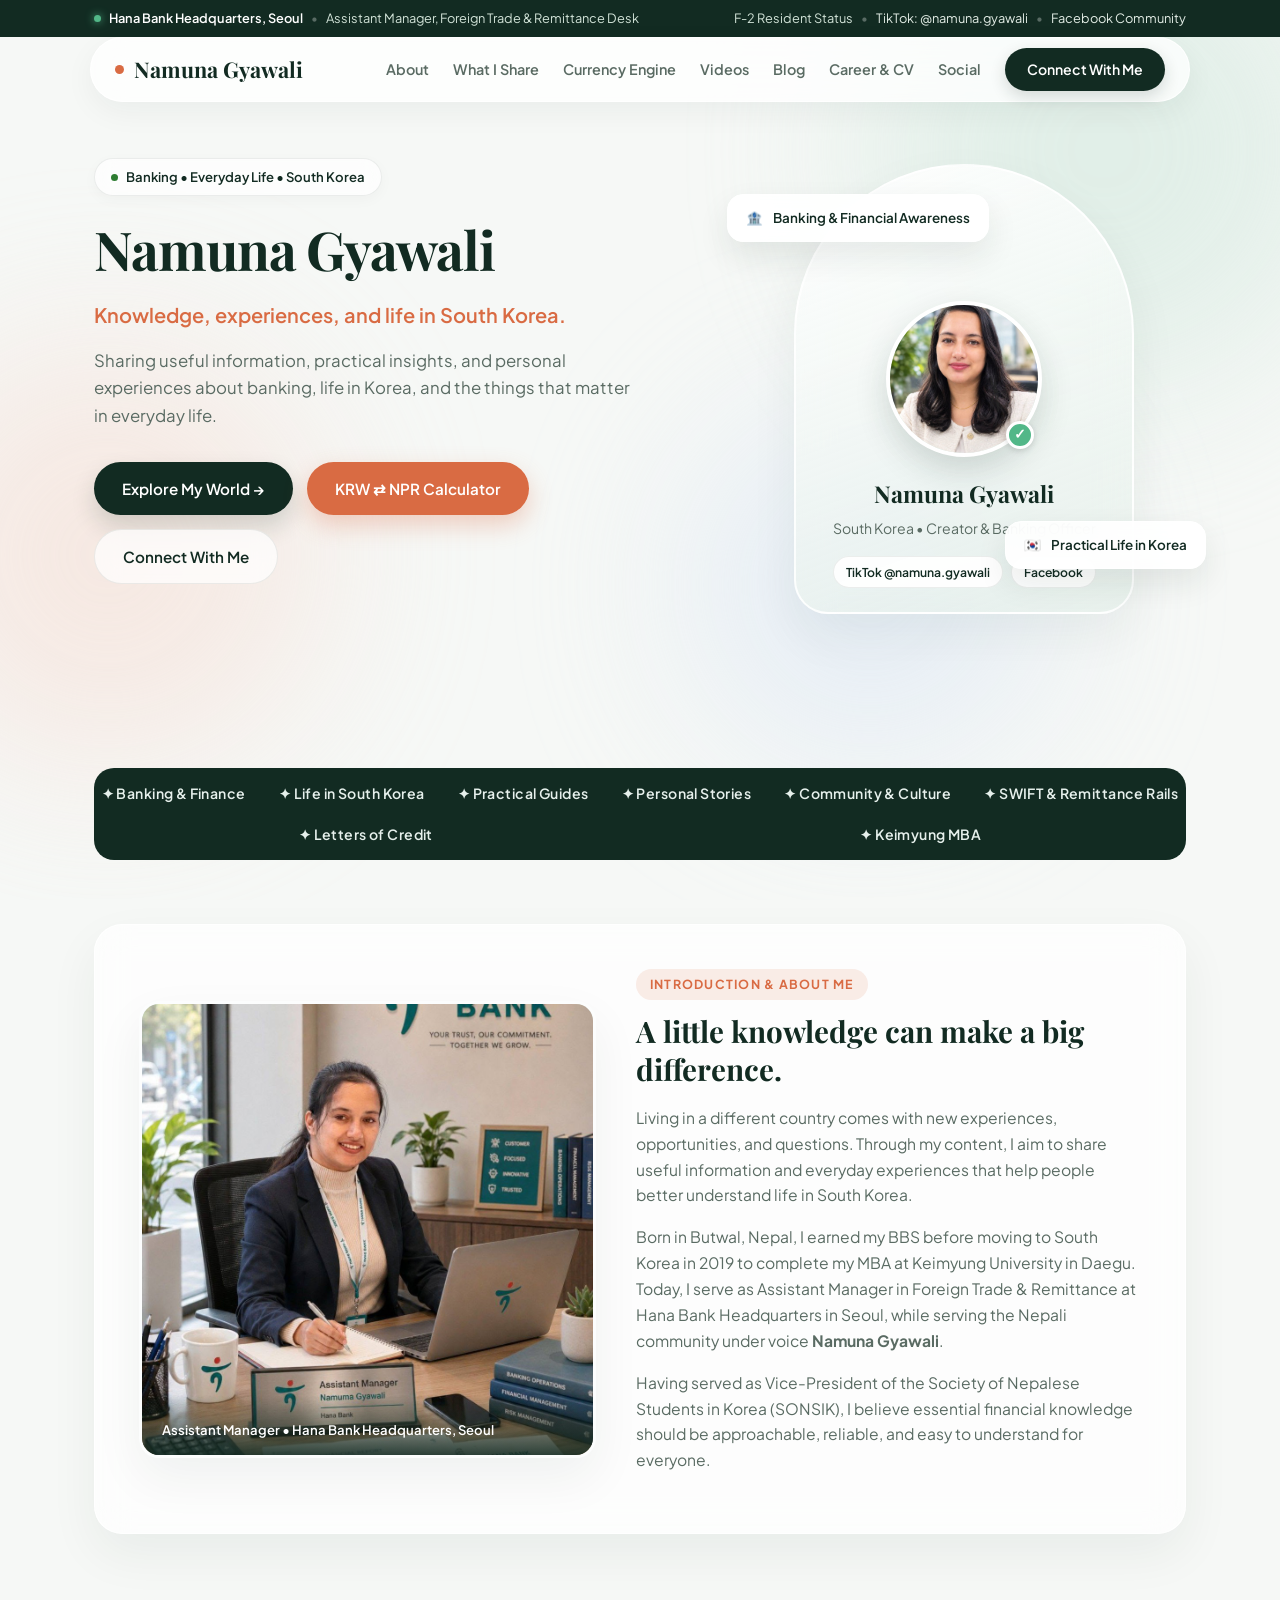
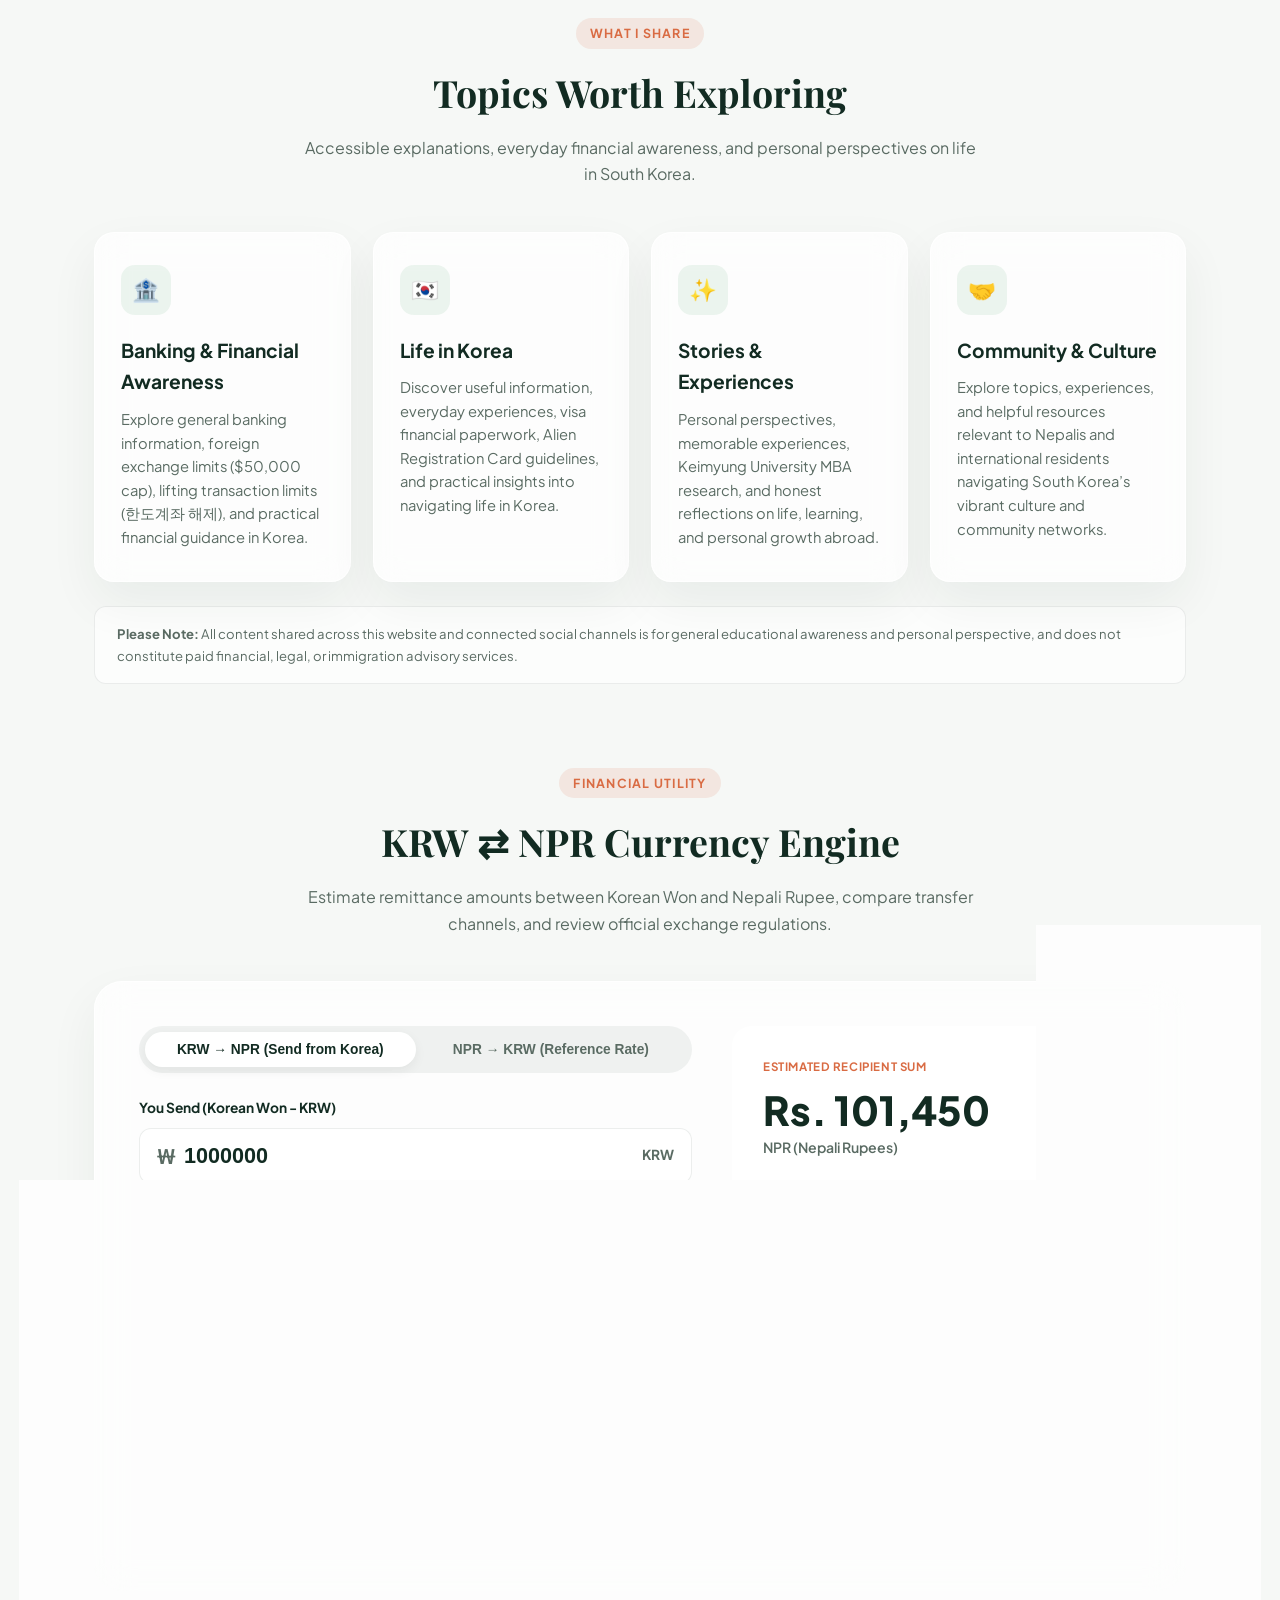
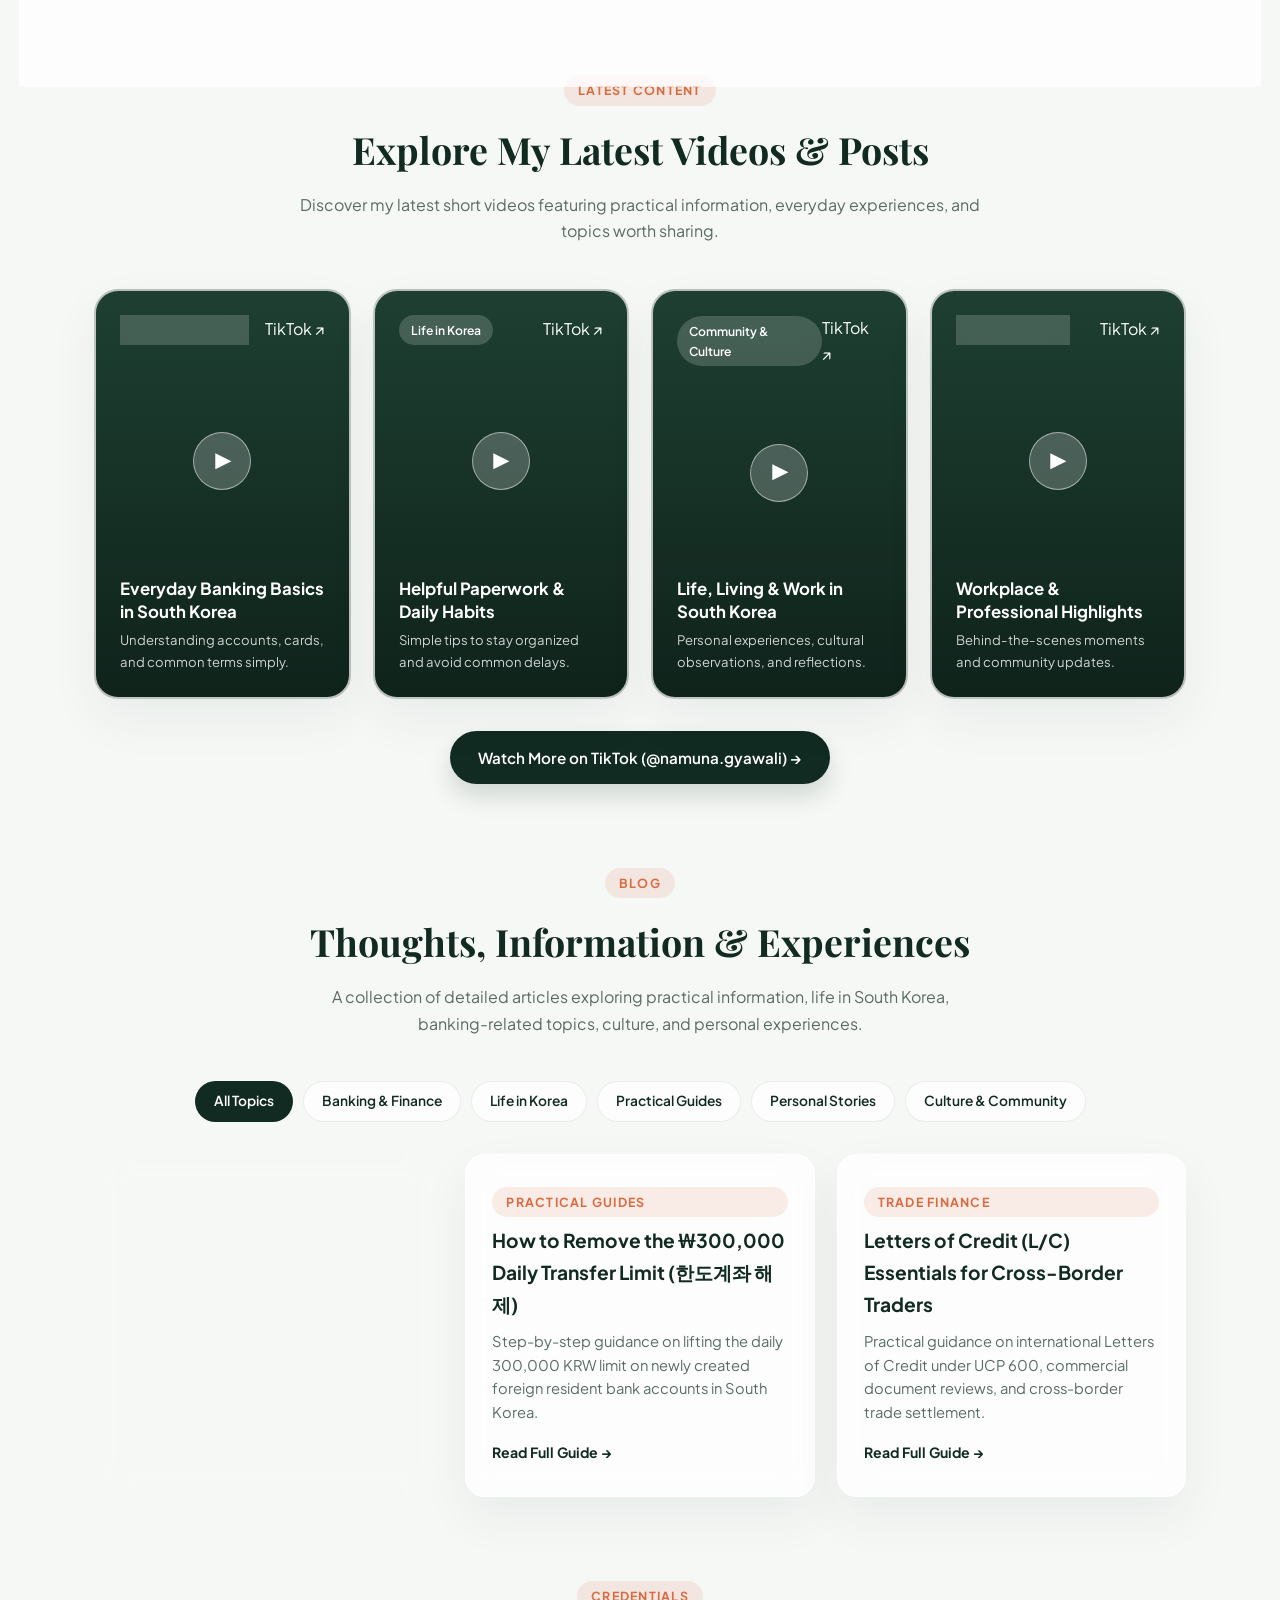
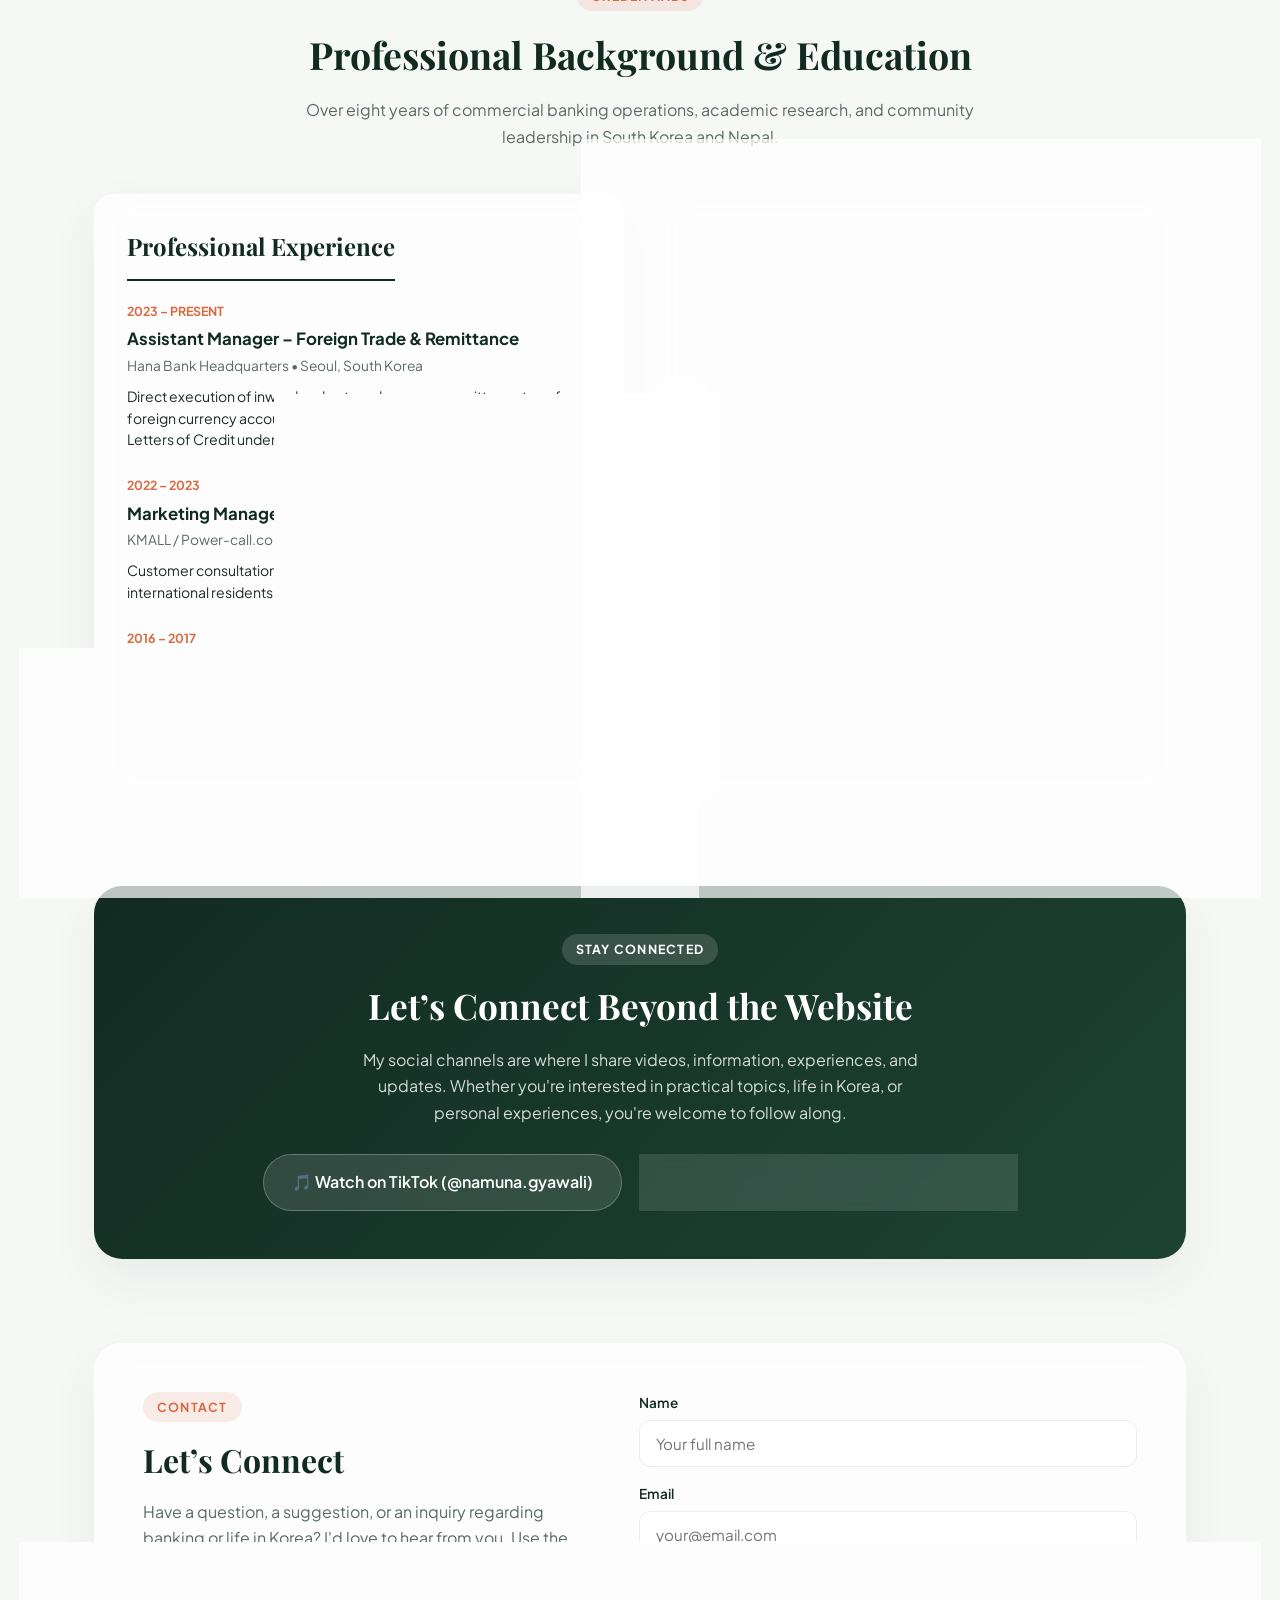
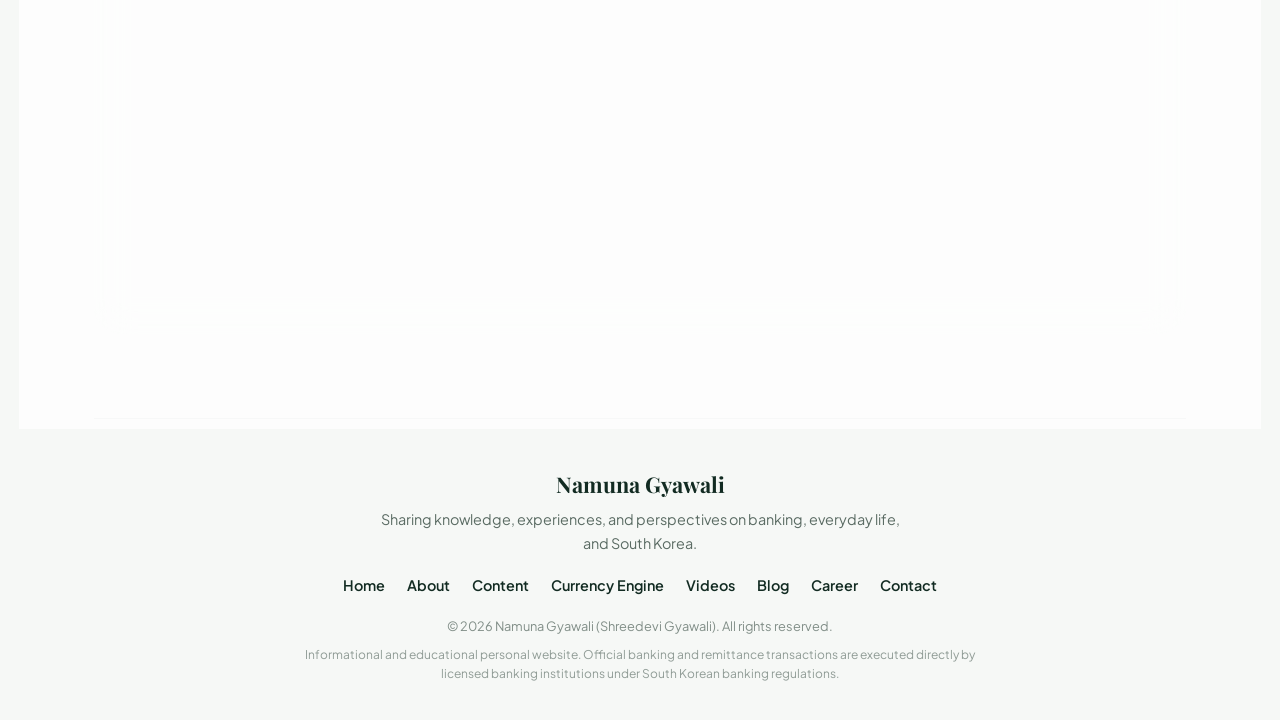
==== commit 42a511ef: "feat(media): integrate authentic photos of Namuna and real TikTok links with asset audit documentati" ====
--- a/index.html
+++ b/index.html
@@ -9,6 +9,7 @@
   <meta property="og:title" content="Namuna Gyawali | Knowledge, Experiences & Life in South Korea" />
   <meta property="og:description" content="Sharing useful information, practical insights, and personal experiences about banking, life in South Korea, and everyday matters." />
   <meta property="og:url" content="https://shreedevi.com.np/" />
+  <meta property="og:image" content="assets/images/namuna-portrait.jpg" />
   <meta name="theme-color" content="#122B22" />
 
   <!-- Fonts -->
@@ -110,15 +111,15 @@
         </div>
       </div>
 
-      <!-- Arch Portrait Visual -->
+      <!-- Arch Portrait Visual with Real Photo -->
       <div class="hero-visual">
         <div class="float-badge badge-top-left">
           <span>🏦</span> Banking &amp; Financial Awareness
         </div>
 
         <div class="arch-card">
-          <div class="portrait-avatar">
-            NG
+          <div class="portrait-avatar-frame">
+            <img src="assets/images/namuna-portrait.jpg" alt="Namuna Gyawali - Creator and Banking Officer in South Korea" class="portrait-img" />
             <span class="verified-dot" title="Verified Banking Officer">✓</span>
           </div>
           <h3>Namuna Gyawali</h3>
@@ -147,30 +148,33 @@
       <span>✦ Keimyung MBA</span>
     </div>
 
-    <!-- 3. INTRODUCTION & ABOUT -->
+    <!-- 3. INTRODUCTION & ABOUT (Featuring Official Desk Photo) -->
     <section id="about">
       <div class="intro-glass">
-        <div>
-          <span class="section-tag">Introduction</span>
+        
+        <!-- Left Column: Authentic Photo at Hana Bank Desk -->
+        <div class="intro-img-frame">
+          <img src="assets/images/namuna-banking-desk.jpg" alt="Namuna Gyawali at Hana Bank Headquarters Desk" class="intro-desk-img" />
+          <div class="intro-img-caption">
+            Assistant Manager • Hana Bank Headquarters, Seoul
+          </div>
+        </div>
+
+        <!-- Right Column: Biography & Perspective -->
+        <div class="intro-text-col">
+          <span class="section-tag">Introduction &amp; About Me</span>
           <h3>A little knowledge can make a big difference.</h3>
           <p>
             Living in a different country comes with new experiences, opportunities, and questions. Through my content, I aim to share useful information and everyday experiences that help people better understand life in South Korea.
           </p>
           <p>
-            From practical topics like understanding banking procedures and paperwork to personal stories and cultural observations, this is a place to learn, explore, and connect.
-          </p>
-        </div>
-
-        <div>
-          <span class="section-tag">A Little About Me</span>
-          <h3>Let’s learn, share, and grow together.</h3>
-          <p>
-            I'm Namuna Gyawali (Shreedevi Gyawali). Born in Butwal, Nepal, I completed my BBS before moving to South Korea in 2019 to earn my MBA from Keimyung University in Daegu. Today, I serve as Assistant Manager in Foreign Trade &amp; Remittance at Hana Bank Headquarters in Seoul.
+            Born in Butwal, Nepal, I earned my BBS before moving to South Korea in 2019 to complete my MBA at Keimyung University in Daegu. Today, I serve as Assistant Manager in Foreign Trade &amp; Remittance at Hana Bank Headquarters in Seoul, while serving the Nepali community under voice <strong>Namuna Gyawali</strong>.
           </p>
           <p>
-            Having served as Vice-President of the Society of Nepalese Students in Korea (SONSIK), I know how daunting foreign systems can seem. My goal is to make essential financial knowledge approachable, reliable, and easy to understand for everyone.
+            Having served as Vice-President of the Society of Nepalese Students in Korea (SONSIK), I believe essential financial knowledge should be approachable, reliable, and easy to understand for everyone.
           </p>
         </div>
+
       </div>
     </section>
 
@@ -323,7 +327,7 @@
       </div>
     </section>
 
-    <!-- 6. LATEST CONTENT (VIDEO REELS SHOWCASE) -->
+    <!-- 6. LATEST CONTENT (VIDEO REELS SHOWCASE WITH REAL TIKTOK LINKS) -->
     <section id="videos">
       <div class="section-header">
         <span class="section-tag">Latest Content</span>
@@ -334,7 +338,7 @@
       </div>
 
       <div class="video-grid">
-        <div class="reel-card" onclick="window.open('https://www.tiktok.com/@namuna.gyawali', '_blank')">
+        <a href="https://www.tiktok.com/@namuna.gyawali/video/7670812119180348690" target="_blank" rel="noopener noreferrer" class="reel-card">
           <div class="reel-top">
             <span class="reel-badge">Banking &amp; Finance</span>
             <span>TikTok ↗</span>
@@ -344,9 +348,9 @@
             <h4>Everyday Banking Basics in South Korea</h4>
             <p>Understanding accounts, cards, and common terms simply.</p>
           </div>
-        </div>
-
-        <div class="reel-card" onclick="window.open('https://www.tiktok.com/@namuna.gyawali', '_blank')">
+        </a>
+
+        <a href="https://www.tiktok.com/@namuna.gyawali/video/7403635699649383697" target="_blank" rel="noopener noreferrer" class="reel-card">
           <div class="reel-top">
             <span class="reel-badge">Life in Korea</span>
             <span>TikTok ↗</span>
@@ -356,36 +360,36 @@
             <h4>Helpful Paperwork &amp; Daily Habits</h4>
             <p>Simple tips to stay organized and avoid common delays.</p>
           </div>
-        </div>
-
-        <div class="reel-card" onclick="window.open('https://www.facebook.com/namuna.gyawali.3', '_blank')">
+        </a>
+
+        <a href="https://www.tiktok.com/@namuna.gyawali/video/7582863491627781383" target="_blank" rel="noopener noreferrer" class="reel-card">
           <div class="reel-top">
-            <span class="reel-badge">Community &amp; Stories</span>
-            <span>Facebook ↗</span>
+            <span class="reel-badge">Community &amp; Culture</span>
+            <span>TikTok ↗</span>
           </div>
           <div class="play-circle">▶</div>
           <div class="reel-bottom">
-            <h4>Reflections on Living &amp; Working in Korea</h4>
-            <p>Personal experiences, culture, and community lessons.</p>
-          </div>
-        </div>
-
-        <div class="reel-card" onclick="window.open('https://www.tiktok.com/@namuna.gyawali', '_blank')">
+            <h4>Life, Living &amp; Work in South Korea</h4>
+            <p>Personal experiences, cultural observations, and reflections.</p>
+          </div>
+        </a>
+
+        <a href="https://www.tiktok.com/@namuna.gyawali/photo/7682046937004035335" target="_blank" rel="noopener noreferrer" class="reel-card">
           <div class="reel-top">
-            <span class="reel-badge">Visa Proof</span>
+            <span class="reel-badge">Photo &amp; Stories</span>
             <span>TikTok ↗</span>
           </div>
           <div class="play-circle">▶</div>
           <div class="reel-bottom">
-            <h4>Bank Balance Certificates (잔고증명서) for Visas</h4>
-            <p>Timing and account freeze rules when submitting balance proofs to Immigration.</p>
-          </div>
-        </div>
+            <h4>Workplace &amp; Professional Highlights</h4>
+            <p>Behind-the-scenes moments and community updates.</p>
+          </div>
+        </a>
       </div>
 
       <div style="text-align: center;">
         <a href="https://www.tiktok.com/@namuna.gyawali" target="_blank" rel="noopener noreferrer" class="btn btn-primary">
-          Watch My Videos on TikTok (@namuna.gyawali) →
+          Watch More on TikTok (@namuna.gyawali) →
         </a>
       </div>
     </section>
--- a/style.css
+++ b/style.css
@@ -401,7 +401,7 @@
   transform: translateY(-2px);
 }
 
-/* Hero Right - Organic Arch Frame & Floating Badges */
+/* Hero Right - Organic Arch Frame & Real Photo */
 .hero-visual {
   position: relative;
   display: flex;
@@ -410,8 +410,8 @@
 
 .arch-card {
   width: 340px;
-  height: 440px;
-  background: linear-gradient(160deg, rgba(255,255,255,0.88), rgba(226,238,231,0.6));
+  height: 450px;
+  background: linear-gradient(160deg, rgba(255,255,255,0.92), rgba(226,238,231,0.65));
   backdrop-filter: blur(18px);
   border: 2px solid var(--glass-border);
   border-radius: 180px 180px 36px 36px;
@@ -422,42 +422,46 @@
   flex-direction: column;
   justify-content: flex-end;
   align-items: center;
-  padding: 28px 24px;
+  padding: 24px 20px;
   text-align: center;
 }
 
-.portrait-avatar {
-  width: 145px;
-  height: 145px;
+.portrait-avatar-frame {
+  width: 156px;
+  height: 156px;
   border-radius: 50%;
-  background: linear-gradient(135deg, var(--forest), #2F6851);
-  color: #fff;
-  display: flex;
-  align-items: center;
-  justify-content: center;
-  font-family: 'Playfair Display', serif;
-  font-size: 3.2rem;
-  margin-bottom: 20px;
-  border: 4px solid #fff;
-  box-shadow: 0 12px 28px rgba(18,43,34,0.15);
   position: relative;
+  margin-bottom: 18px;
+  border: 4px solid #FFFFFF;
+  box-shadow: 0 14px 32px rgba(18, 43, 34, 0.16);
+  flex-shrink: 0;
+  background-color: #E2EEE7;
+}
+
+.portrait-img {
+  width: 100%;
+  height: 100%;
+  object-fit: cover;
+  border-radius: 50%;
+  display: block;
 }
 
 .verified-dot {
   position: absolute;
-  bottom: 6px;
-  right: 6px;
-  width: 26px;
-  height: 26px;
+  bottom: 4px;
+  right: 4px;
+  width: 28px;
+  height: 28px;
   background: #52B788;
   border-radius: 50%;
   border: 3px solid #fff;
   color: #fff;
-  font-size: 0.8rem;
+  font-size: 0.85rem;
   font-weight: 800;
   display: flex;
   align-items: center;
   justify-content: center;
+  box-shadow: 0 2px 6px rgba(0,0,0,0.15);
 }
 
 .arch-card h3 {
@@ -480,20 +484,26 @@
   justify-content: center;
 }
 
-.social-pills-mini span, .social-pills-mini a {
+.social-pills-mini a {
   font-size: 0.76rem;
   font-weight: 600;
   padding: 5px 12px;
   border-radius: 99px;
-  background: rgba(255,255,255,0.9);
+  background: rgba(255,255,255,0.92);
   color: var(--forest);
   border: 1px solid var(--glass-edge);
+  transition: var(--transition);
+}
+
+.social-pills-mini a:hover {
+  background: var(--forest);
+  color: #fff;
 }
 
 /* Floating Orbit Badges */
 .float-badge {
   position: absolute;
-  background: rgba(255, 255, 255, 0.88);
+  background: rgba(255, 255, 255, 0.92);
   backdrop-filter: blur(14px);
   border: 1px solid #fff;
   padding: 12px 18px;
@@ -584,21 +594,55 @@
   font-size: 1rem;
 }
 
-/* Intro + About Glass Banner */
+/* Intro + About Glass Banner (with Desk Photo) */
 .intro-glass {
   background: var(--glass-bg);
   backdrop-filter: blur(18px);
   border: 1px solid var(--glass-border);
   border-radius: var(--radius-lg);
-  padding: 48px;
+  padding: 44px;
   box-shadow: var(--shadow-soft);
   display: grid;
-  grid-template-columns: 1fr 1fr;
+  grid-template-columns: 0.95fr 1.05fr;
   gap: 40px;
   align-items: center;
 }
 
-.intro-glass h3 {
+.intro-img-frame {
+  border-radius: var(--radius-md);
+  overflow: hidden;
+  box-shadow: var(--shadow-soft);
+  border: 3px solid rgba(255, 255, 255, 0.9);
+  position: relative;
+  background-color: #E2EEE7;
+}
+
+.intro-desk-img {
+  width: 100%;
+  height: 100%;
+  max-height: 460px;
+  object-fit: cover;
+  display: block;
+  transition: transform 0.5s ease;
+}
+
+.intro-img-frame:hover .intro-desk-img {
+  transform: scale(1.02);
+}
+
+.intro-img-caption {
+  position: absolute;
+  bottom: 0;
+  left: 0;
+  right: 0;
+  background: linear-gradient(180deg, transparent 0%, rgba(18, 43, 34, 0.88) 100%);
+  color: #FFFFFF;
+  padding: 24px 20px 14px;
+  font-size: 0.82rem;
+  font-weight: 600;
+}
+
+.intro-text-col h3 {
   font-family: 'Playfair Display', Georgia, serif;
   font-size: 1.85rem;
   color: var(--forest);
@@ -606,7 +650,7 @@
   line-height: 1.3;
 }
 
-.intro-glass p {
+.intro-text-col p {
   color: var(--text-muted);
   margin-bottom: 16px;
   font-size: 0.98rem;
@@ -636,7 +680,7 @@
 .glass-card:hover {
   transform: translateY(-6px);
   box-shadow: var(--shadow-hover);
-  background: rgba(255, 255, 255, 0.9);
+  background: rgba(255, 255, 255, 0.92);
 }
 
 .card-icon {
@@ -904,8 +948,8 @@
 /* Video Showcase (9:16 Smartphone Reels Style) */
 .video-grid {
   display: grid;
-  grid-template-columns: repeat(auto-fit, minmax(250px, 1fr));
-  gap: 24px;
+  grid-template-columns: repeat(auto-fit, minmax(240px, 1fr));
+  gap: 22px;
   margin-bottom: 32px;
 }
 
@@ -924,11 +968,13 @@
   cursor: pointer;
   overflow: hidden;
   border: 2px solid rgba(255, 255, 255, 0.7);
+  text-decoration: none;
 }
 
 .reel-card:hover {
   transform: translateY(-6px) scale(1.01);
   box-shadow: var(--shadow-hover);
+  color: #fff;
 }
 
 .reel-top {
@@ -968,14 +1014,15 @@
 }
 
 .reel-bottom h4 {
-  font-size: 1.1rem;
+  font-size: 1.05rem;
   margin-bottom: 6px;
   line-height: 1.35;
+  color: #FFFFFF;
 }
 
 .reel-bottom p {
   font-size: 0.82rem;
-  color: rgba(255, 255, 255, 0.75);
+  color: rgba(255, 255, 255, 0.8);
 }
 
 /* Blog Category Pills & Cards */
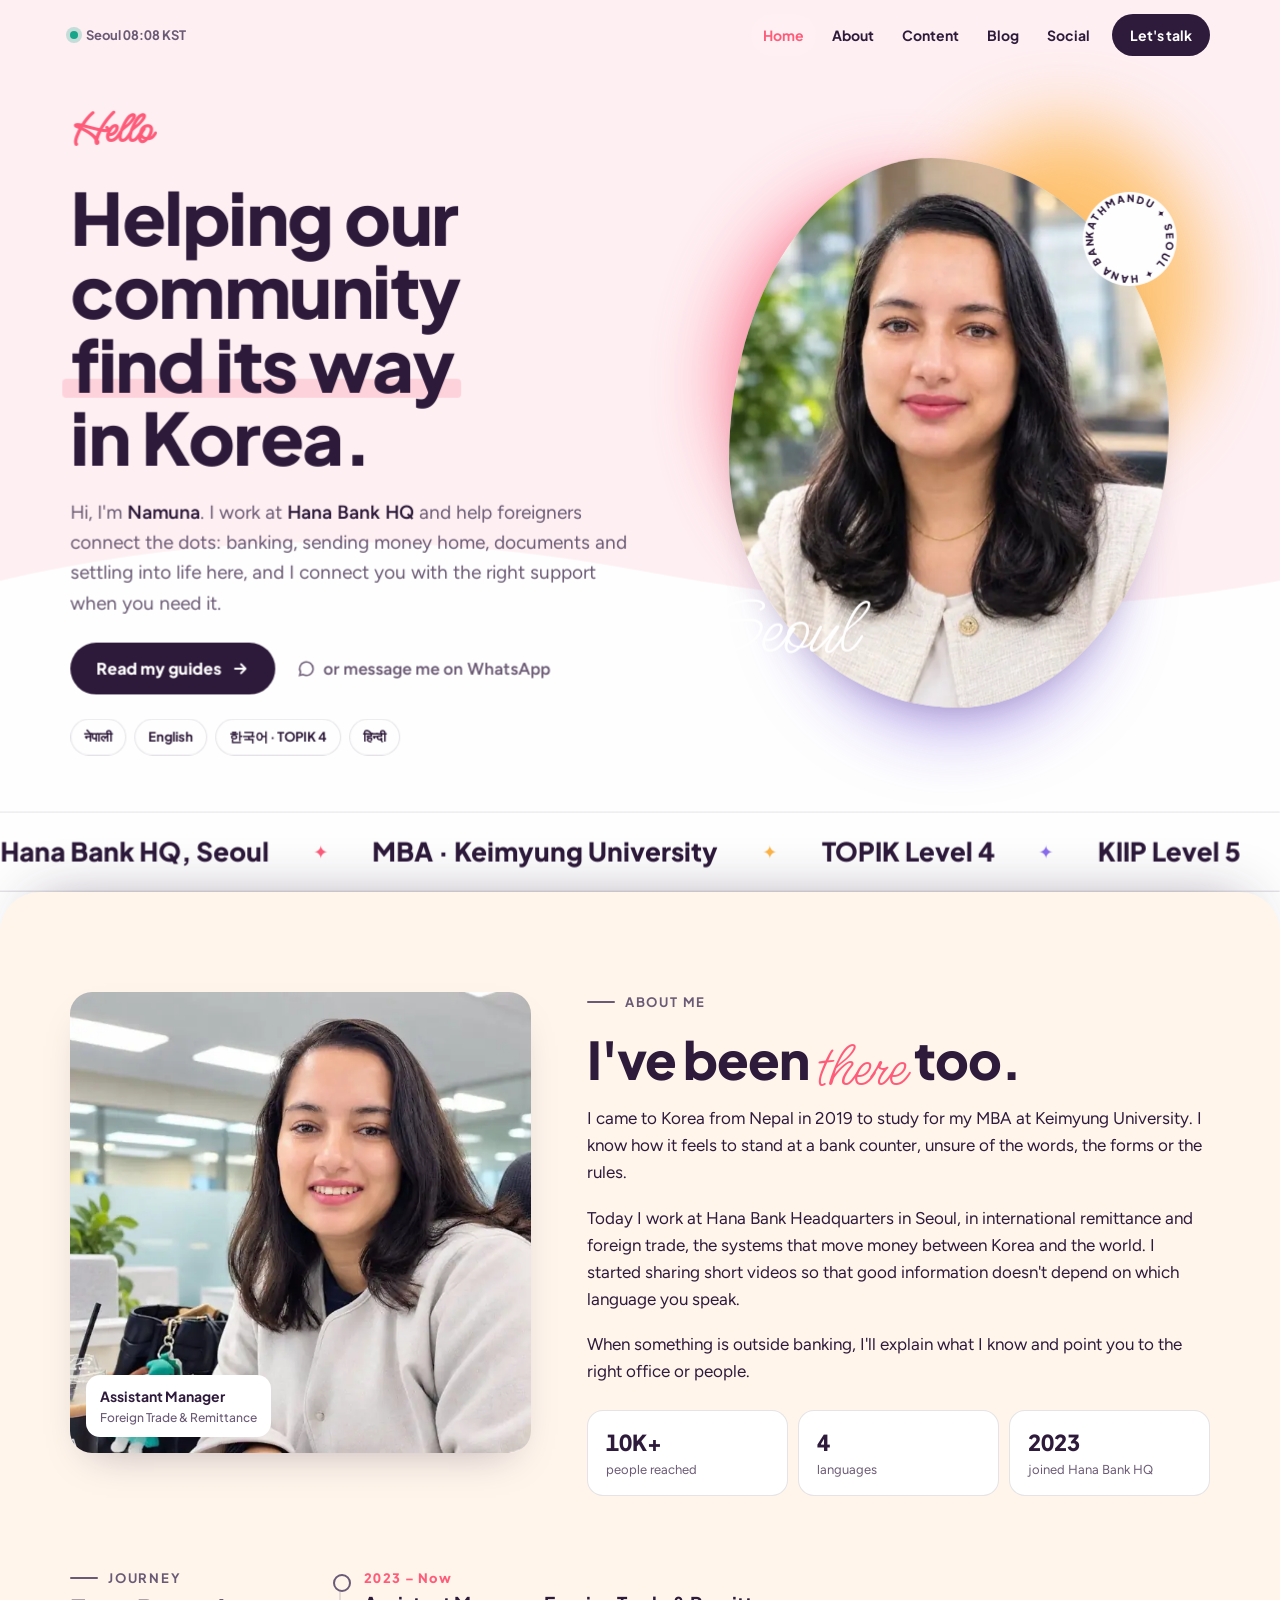
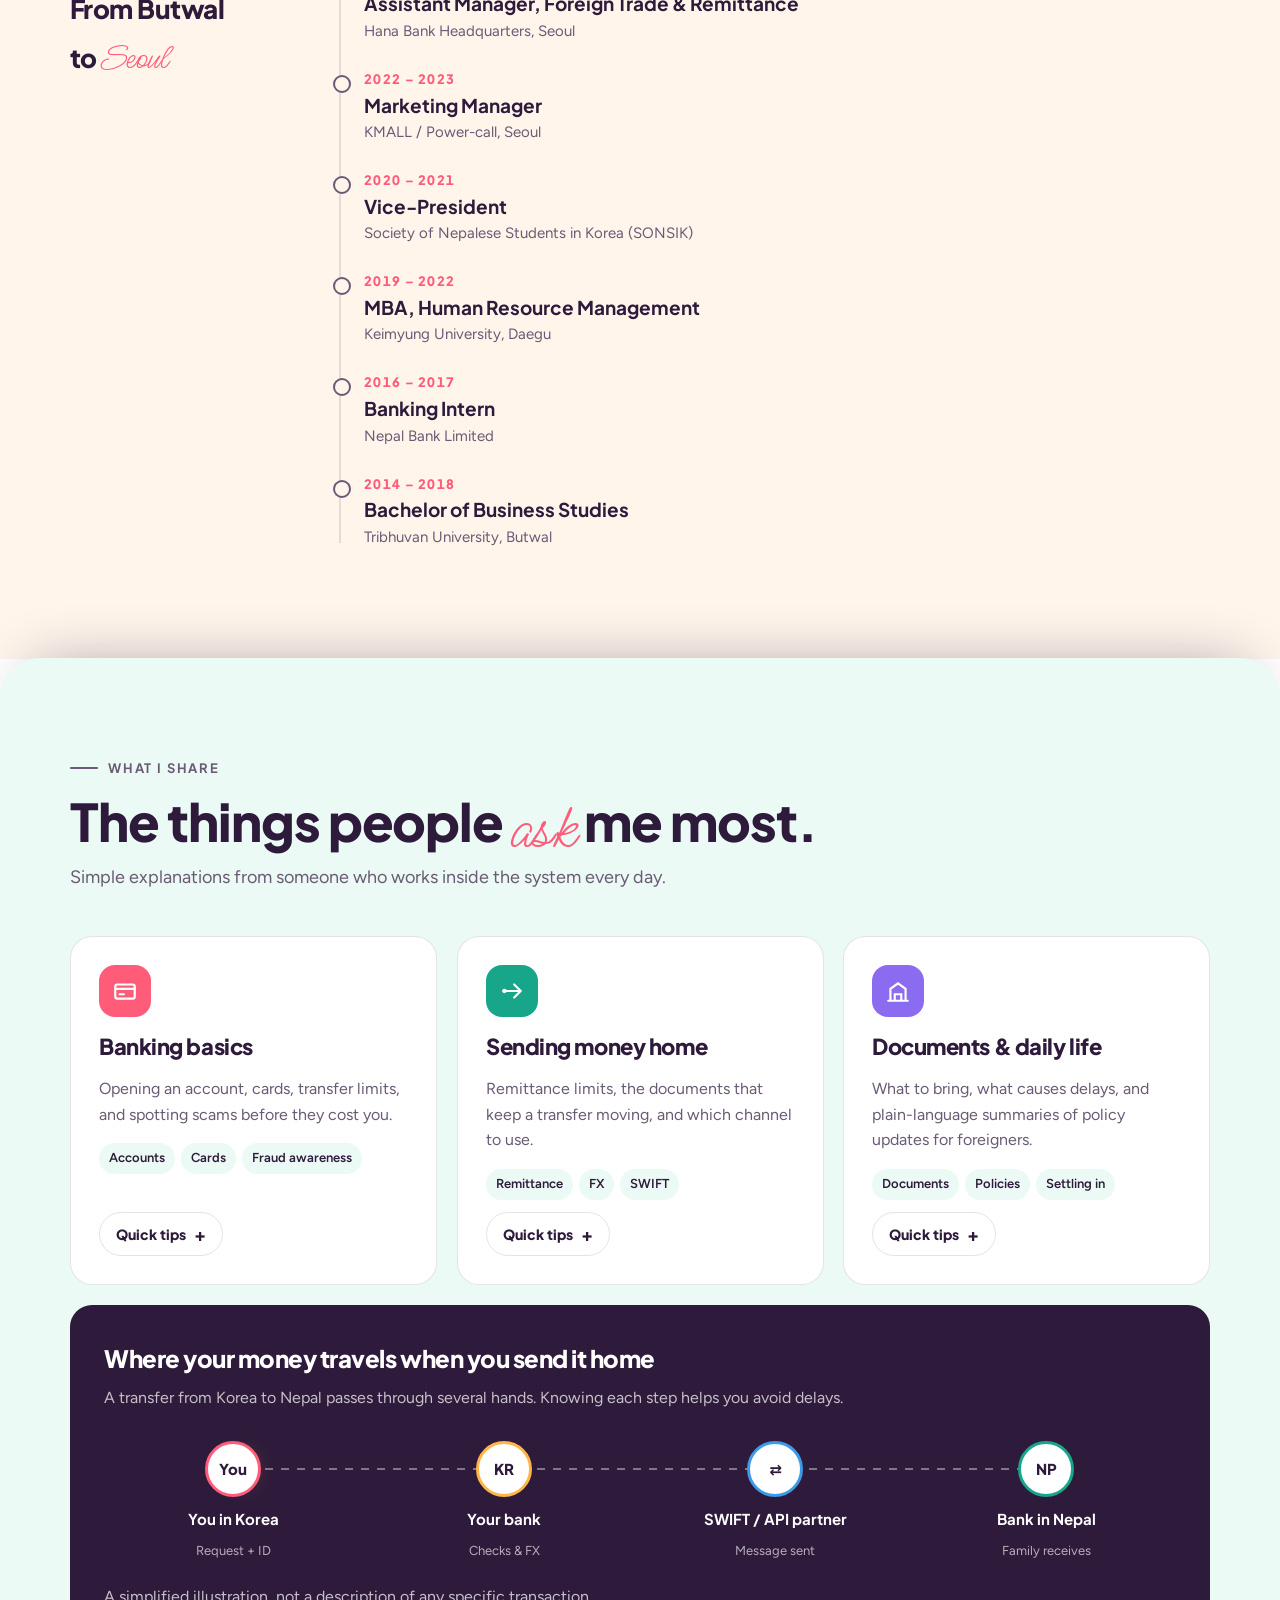
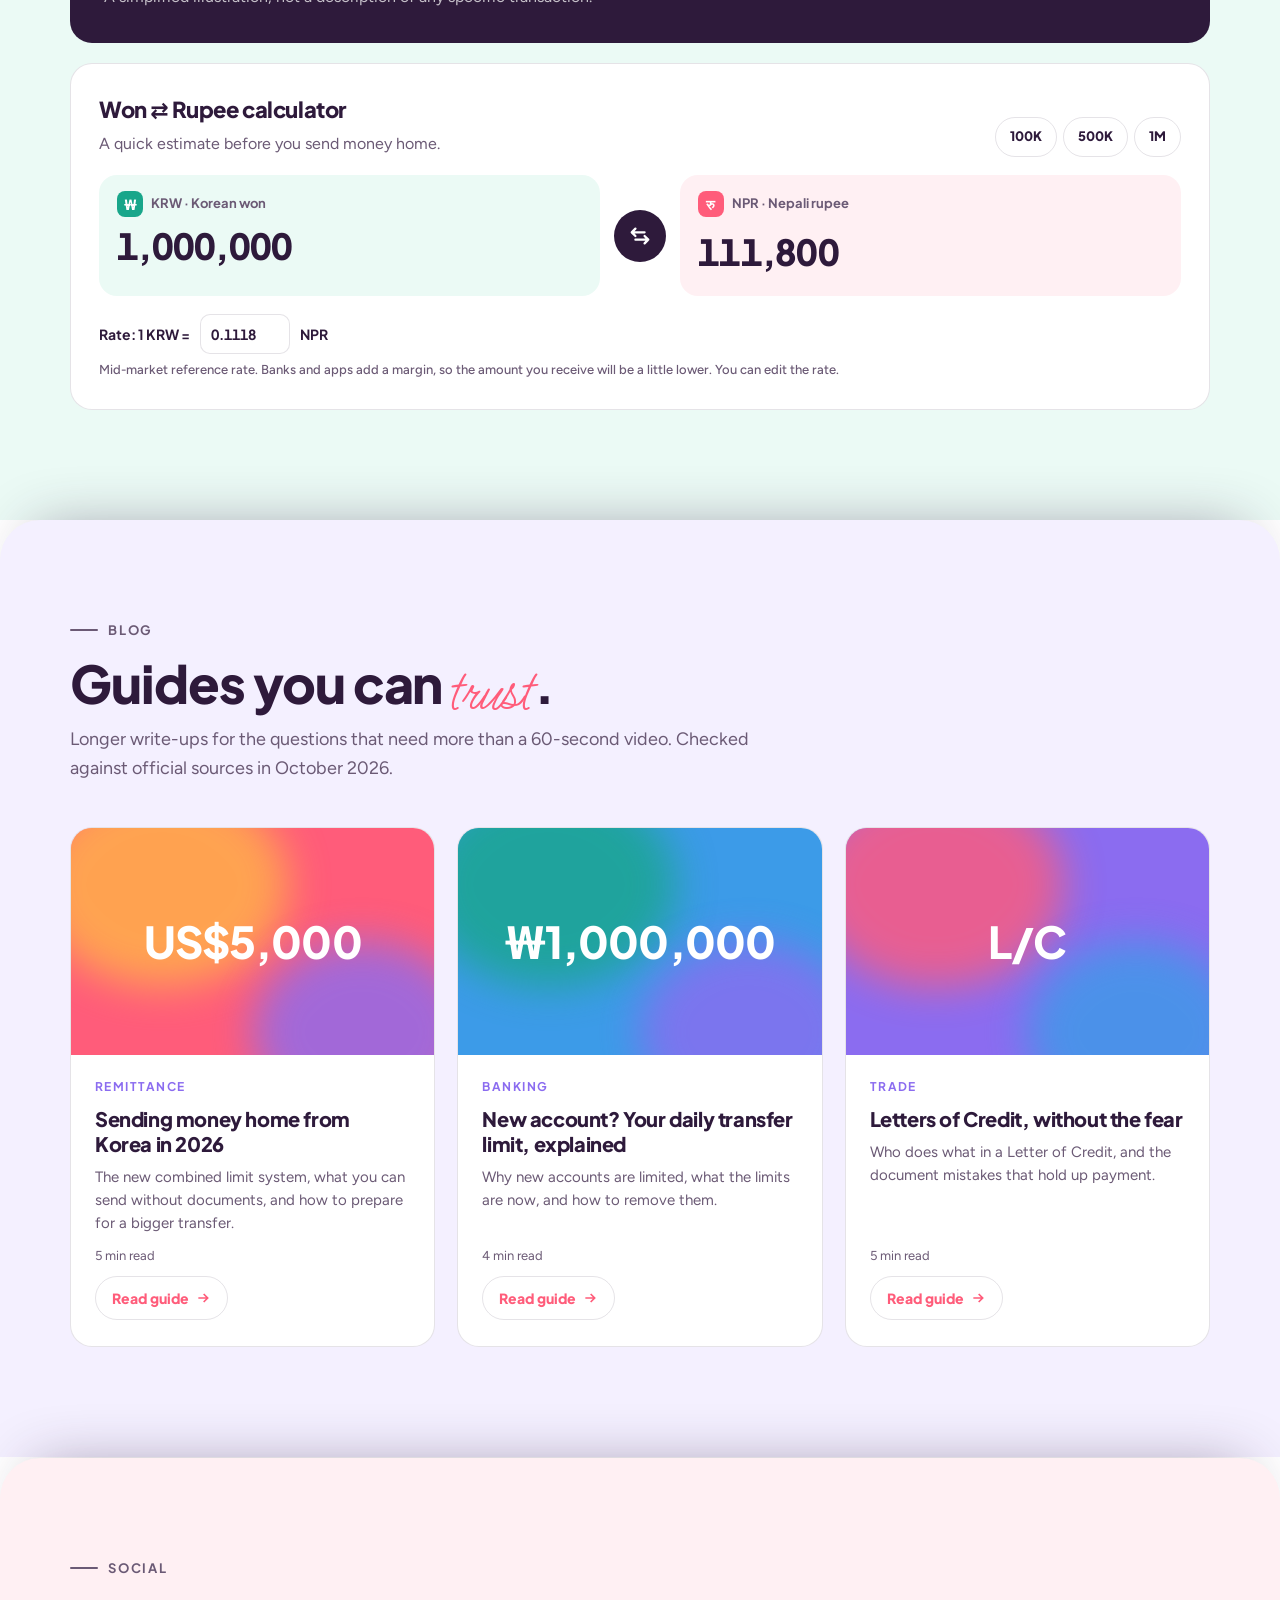
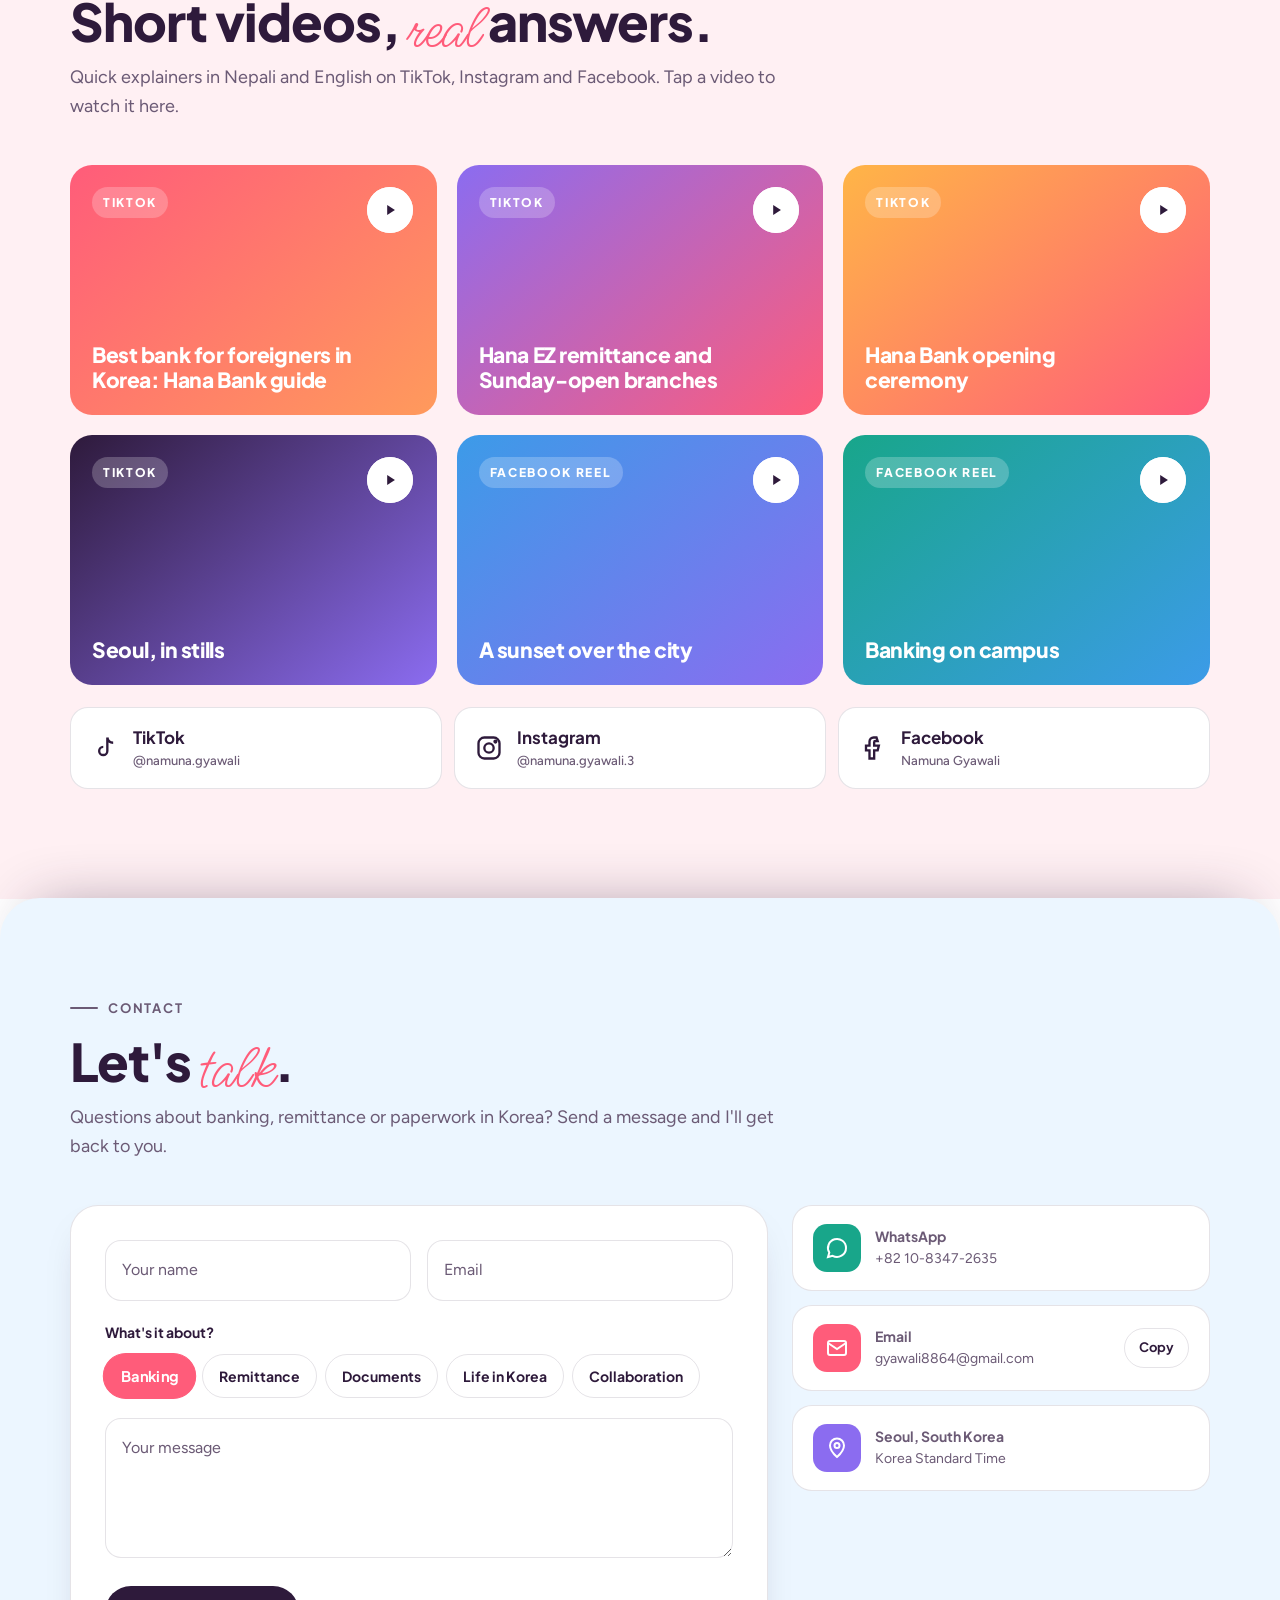
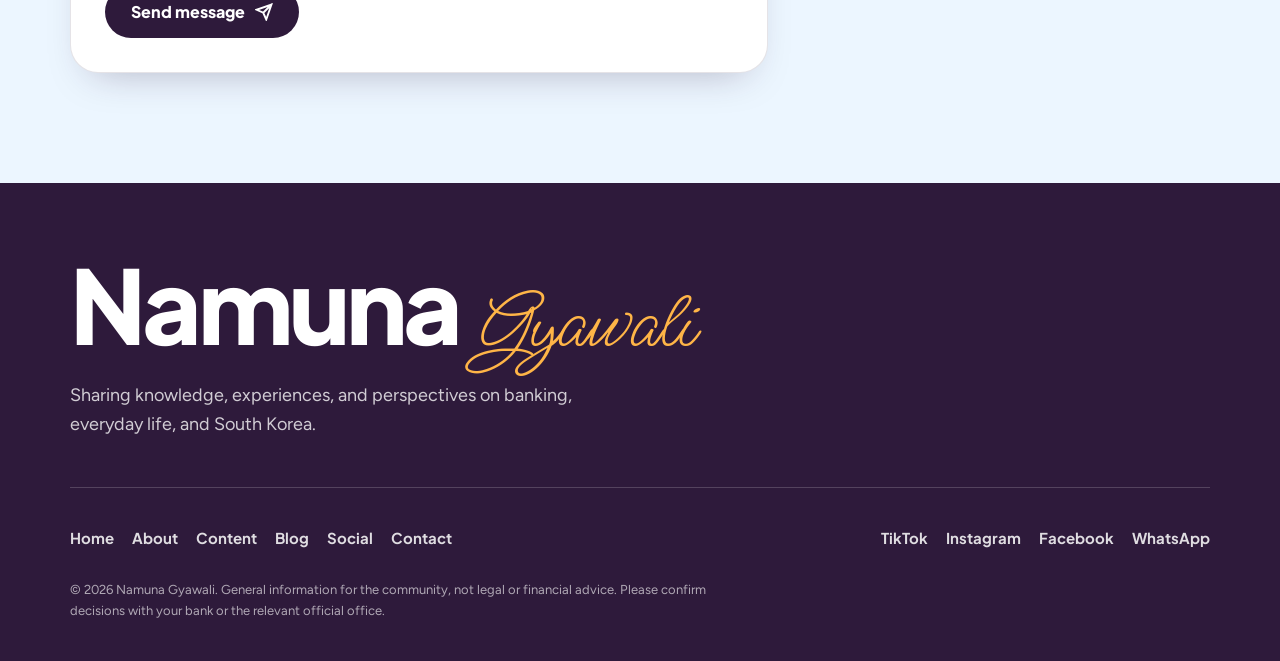
==== commit 828d4da4: "Bright Studio redesign: intro, stacked pages, real guides, video player, calculator, mobile menu Co-" ====
--- a/index.html
+++ b/index.html
@@ -1,615 +1,1256 @@
-<!DOCTYPE html>
-<html lang="en" class="scroll-smooth">
+<!doctype html>
+<html lang="en">
 <head>
-  <meta charset="UTF-8" />
-  <meta name="viewport" content="width=device-width, initial-scale=1.0" />
-  <title>Namuna Gyawali | Knowledge, Experiences & Life in South Korea</title>
-  <meta name="description" content="Sharing useful information, practical insights, and personal experiences about banking, life in South Korea, and everyday matters." />
-  <meta name="keywords" content="Namuna Gyawali, Shreedevi Gyawali, Korea banking, remittance Korea to Nepal, life in South Korea, Hana Bank HQ, Keimyung University MBA, TikTok namuna.gyawali" />
-  <meta property="og:title" content="Namuna Gyawali | Knowledge, Experiences & Life in South Korea" />
-  <meta property="og:description" content="Sharing useful information, practical insights, and personal experiences about banking, life in South Korea, and everyday matters." />
-  <meta property="og:url" content="https://shreedevi.com.np/" />
-  <meta property="og:image" content="assets/images/namuna-portrait.jpg" />
-  <meta name="theme-color" content="#122B22" />
-
-  <!-- Fonts -->
-  <link rel="preconnect" href="https://fonts.googleapis.com" />
-  <link rel="preconnect" href="https://fonts.gstatic.com" crossorigin />
-  <link href="https://fonts.googleapis.com/css2?family=Plus+Jakarta+Sans:wght@400;500;600;700;800&family=Playfair+Display:ital,wght@0,600;0,700;1,400&display=swap" rel="stylesheet" />
-
-  <link rel="stylesheet" href="style.css" />
+<meta charset="utf-8">
+<meta name="viewport" content="width=device-width, initial-scale=1, viewport-fit=cover">
+<title>Namuna Gyawali · Banking &amp; life in Korea</title>
+<meta name="description" content="Namuna Gyawali, banker at Hana Bank HQ in Seoul, helping foreigners in Korea with banking, sending money home, documents and settling into life here.">
+<meta name="theme-color" content="#2E1A3B">
+<meta property="og:type" content="website">
+<meta property="og:title" content="Namuna Gyawali · Helping our community find its way in Korea">
+<meta property="og:description" content="Banking, sending money home, documents and everyday life in Korea, explained simply.">
+<meta property="og:image" content="/img/namuna-portrait.webp">
+<link rel="icon" href="data:image/svg+xml,%3Csvg xmlns='http://www.w3.org/2000/svg' viewBox='0 0 64 64'%3E%3Crect width='64' height='64' rx='18' fill='%232E1A3B'/%3E%3Ctext x='32' y='44' text-anchor='middle' font-family='Georgia,serif' font-size='34' font-style='italic' fill='%23FF5C7A'%3EN%3C/text%3E%3C/svg%3E">
+<link rel="preconnect" href="https://fonts.googleapis.com">
+<link rel="preconnect" href="https://fonts.gstatic.com" crossorigin>
+<link rel="stylesheet" href="https://fonts.googleapis.com/css2?family=Plus+Jakarta+Sans:wght@500;700;800&family=Figtree:wght@400;500;600&family=Ms+Madi&family=Noto+Sans+Devanagari:wght@700&family=Noto+Sans+KR:wght@800&display=swap">
+<style>
+/* Layout: white page; each section is a full "page" panel that slides over the last; portrait-led hero; plum ink. */
+:root{
+  --bg:#FFFFFF;
+  --ink:#2E1A3B;
+  --muted:#6B5A75;
+  --line:rgba(46,26,59,.12);
+  --card:#FFFFFF;
+  --coral:#FF5C7A;
+  --coral-soft:#FFD3DC;
+  --marigold:#FFB547;
+  --sky:#3C9BE8;
+  --mint:#18A68A;
+  --violet:#8B6CF0;
+  --wash-blush:#FFF0F3;
+  --wash-peach:#FFF5EB;
+  --wash-mint:#EBFAF5;
+  --wash-lilac:#F4F0FF;
+  --wash-sky:#ECF6FF;
+  --note:#FFF6DC;
+  --on-ink:#FFFFFF;
+  --shadow:0 18px 40px -22px rgba(46,26,59,.35);
+  --f-display:"Plus Jakarta Sans",ui-sans-serif,system-ui,sans-serif;
+  --f-body:"Figtree",ui-sans-serif,system-ui,sans-serif;
+  --f-script:"Ms Madi","Brush Script MT",cursive;
+  --f-ne:"Noto Sans Devanagari","Plus Jakarta Sans",sans-serif;
+  --f-kr:"Noto Sans KR","Plus Jakarta Sans",sans-serif;
+  --r:22px;
+  --shell:1180px;
+  --intro:2.5s;
+}
+@media (prefers-color-scheme:dark){:root:not([data-theme="light"]){
+  --bg:#1A1022;--ink:#F6EEF8;--muted:#C2B1CB;--line:rgba(246,238,248,.14);--card:#251830;
+  --coral:#FF7A93;--coral-soft:#5A2436;--marigold:#FFC46B;--sky:#6CB8F5;--mint:#3CCBA9;--violet:#A891FF;
+  --wash-blush:#24142A;--wash-peach:#251829;--wash-mint:#14202A;--wash-lilac:#1F1630;--wash-sky:#141C2C;--note:#3A2E14;
+  --on-ink:#1A1022;--shadow:0 18px 40px -22px rgba(0,0,0,.7);color-scheme:dark}}
+:root[data-theme="dark"]{
+  --bg:#1A1022;--ink:#F6EEF8;--muted:#C2B1CB;--line:rgba(246,238,248,.14);--card:#251830;
+  --coral:#FF7A93;--coral-soft:#5A2436;--marigold:#FFC46B;--sky:#6CB8F5;--mint:#3CCBA9;--violet:#A891FF;
+  --wash-blush:#24142A;--wash-peach:#251829;--wash-mint:#14202A;--wash-lilac:#1F1630;--wash-sky:#141C2C;--note:#3A2E14;
+  --on-ink:#1A1022;--shadow:0 18px 40px -22px rgba(0,0,0,.7);color-scheme:dark}
+
+*{box-sizing:border-box}
+html,body{margin:0}
+img{max-width:100%}
+[hidden]{display:none!important}
+:root{padding-top:env(safe-area-inset-top,0px);padding-bottom:env(safe-area-inset-bottom,0px)}
+html{scroll-behavior:smooth}
+body{background:var(--bg);color:var(--ink);font-family:var(--f-body);font-size:17px;line-height:1.6;overflow-x:hidden}
+body.locked{overflow:hidden}
+body::before{content:"";position:fixed;inset:0 0 auto;height:env(safe-area-inset-top,0px);z-index:60;background:var(--bg)}
+h1,h2,h3,h4{font-family:var(--f-display);text-wrap:balance;margin:0;letter-spacing:-.02em}
+p{margin:0}
+a{color:inherit}
+button{font:inherit;color:inherit}
+:focus-visible{outline:3px solid var(--coral);outline-offset:3px;border-radius:8px}
+.wrap{max-width:var(--shell);margin:0 auto;padding-left:max(20px,env(safe-area-inset-left,0px));padding-right:max(20px,env(safe-area-inset-right,0px))}
+.script{font-family:var(--f-script);font-weight:400;letter-spacing:0;color:var(--coral)}
+.eyebrow{font-family:var(--f-display);font-weight:700;font-size:13px;letter-spacing:.14em;text-transform:uppercase;color:var(--muted);display:flex;align-items:center;gap:10px}
+.eyebrow i{width:28px;height:2px;background:currentColor;display:block;border-radius:2px}
+.sec-title{font-size:clamp(32px,4.6vw,52px);line-height:1.08;font-weight:800}
+.sec-title .script{font-size:1.25em;line-height:.6;display:inline-block;transform:translateY(.06em)}
+.lede{color:var(--muted);max-width:60ch;font-size:18px}
+
+/* ---------- intro (page load) ---------- */
+@property --n{syntax:"<integer>";inherits:false;initial-value:0}
+.intro{position:fixed;inset:0;z-index:200;background:#2E1A3B;color:#fff;display:grid;place-items:center;animation:lift 1s cubic-bezier(.8,0,.15,1) 1.95s forwards;pointer-events:none}
+.intro::after{content:"";position:absolute;left:-10%;right:-10%;top:calc(100% - 2px);height:22vh;background:#2E1A3B;border-radius:0 0 50% 50%}
+@keyframes lift{to{transform:translateY(calc(-100% - 24vh));visibility:hidden}}
+.iw{position:relative;height:1.3em;font-size:clamp(46px,9vw,110px);overflow:hidden;width:100%;text-align:center;line-height:1.25}
+.iw span{position:absolute;inset:0;transform:translateY(110%);font-weight:800}
+.iw .ne{font-family:var(--f-ne);animation:word .7s cubic-bezier(.7,0,.2,1) .15s both}
+.iw .kr{font-family:var(--f-kr);animation:word .7s cubic-bezier(.7,0,.2,1) .8s both}
+.iw .me{font-family:var(--f-script);font-weight:400;color:#FF8FA3;font-size:1.25em;line-height:1.05;animation:stay .6s cubic-bezier(.2,.8,.2,1) 1.4s both}
+@keyframes word{0%{transform:translateY(110%) rotate(4deg)}35%,70%{transform:none}100%{transform:translateY(-110%) rotate(-3deg)}}
+@keyframes stay{0%{transform:translateY(110%) rotate(4deg)}100%{transform:none}}
+.intro .count{position:absolute;right:max(24px,env(safe-area-inset-right,0px));bottom:24px;font-family:var(--f-display);font-weight:800;font-size:clamp(40px,7vw,84px);font-variant-numeric:tabular-nums;opacity:.9;counter-reset:n var(--n);animation:count 1.8s cubic-bezier(.4,0,.2,1) forwards}
+.intro .count::after{content:counter(n)}
+@keyframes count{to{--n:100}}
+.intro .tagl{position:absolute;left:max(24px,env(safe-area-inset-left,0px));bottom:32px;font-family:var(--f-display);font-weight:700;font-size:13px;letter-spacing:.16em;text-transform:uppercase;opacity:.7}
+
+/* ---------- progress + nav ---------- */
+.progress{position:fixed;top:env(safe-area-inset-top,0px);left:0;height:3px;width:100%;transform-origin:0 50%;transform:scaleX(0);background:linear-gradient(90deg,var(--coral),var(--marigold),var(--violet));z-index:70}
+.nav{position:fixed;left:0;right:0;top:env(safe-area-inset-top,0px);z-index:50;transition:background .3s,box-shadow .3s}
+.nav.solid{background:color-mix(in srgb,var(--bg) 86%,transparent);backdrop-filter:blur(12px);-webkit-backdrop-filter:blur(12px);box-shadow:0 1px 0 var(--line)}
+.nav .wrap{display:flex;align-items:center;justify-content:space-between;gap:16px;padding-block:14px}
+.clock{font-family:var(--f-display);font-size:13px;font-weight:700;color:var(--muted);display:flex;align-items:center;gap:8px;font-variant-numeric:tabular-nums}
+.clock b{width:8px;height:8px;border-radius:50%;background:var(--mint);box-shadow:0 0 0 4px color-mix(in srgb,var(--mint) 25%,transparent);animation:pulse 2.4s infinite}
+@keyframes pulse{50%{box-shadow:0 0 0 8px color-mix(in srgb,var(--mint) 0%,transparent)}}
+.links{display:flex;gap:4px;align-items:center;flex-wrap:wrap;justify-content:flex-end}
+.links a{text-decoration:none;font-family:var(--f-display);font-weight:700;font-size:14px;padding:10px 12px;border-radius:999px;transition:background .2s,color .2s}
+.links a:hover,.links a.on{background:var(--wash-blush);color:var(--coral)}
+.links a.cta{background:var(--ink);color:var(--on-ink);padding:10px 18px;margin-left:6px}
+.links a.cta:hover{background:var(--coral);color:#fff}
+.burger{display:none;width:46px;height:46px;border-radius:50%;border:0;background:var(--ink);cursor:pointer;position:relative;margin-left:6px;z-index:2}
+.burger span{position:absolute;left:14px;right:14px;height:2px;border-radius:2px;background:var(--on-ink);transition:transform .35s cubic-bezier(.2,.8,.2,1)}
+.burger span:first-child{top:18px}.burger span:last-child{top:26px}
+.burger[aria-expanded="true"] span:first-child{transform:translateY(4px) rotate(45deg)}
+.burger[aria-expanded="true"] span:last-child{transform:translateY(-4px) rotate(-45deg)}
+.mmenu{position:fixed;inset:0;z-index:45;background:var(--wash-blush);display:flex;flex-direction:column;justify-content:center;gap:40px;padding:100px max(28px,env(safe-area-inset-right,0px)) max(40px,env(safe-area-inset-bottom,0px)) max(28px,env(safe-area-inset-left,0px));clip-path:circle(0 at calc(100% - 44px) 40px);transition:clip-path .6s cubic-bezier(.7,0,.2,1)}
+.mmenu.open{clip-path:circle(150% at calc(100% - 44px) 40px)}
+.mmenu nav{display:flex;flex-direction:column;gap:6px}
+.mmenu nav a{font-family:var(--f-display);font-weight:800;font-size:clamp(36px,10vw,52px);text-decoration:none;letter-spacing:-.03em;opacity:0;transform:translateY(24px);transition:opacity .4s,transform .5s cubic-bezier(.2,.8,.2,1),color .2s}
+.mmenu.open nav a{opacity:1;transform:none}
+.mmenu nav a:nth-child(2){transition-delay:.05s}.mmenu nav a:nth-child(3){transition-delay:.1s}.mmenu nav a:nth-child(4){transition-delay:.15s}.mmenu nav a:nth-child(5){transition-delay:.2s}.mmenu nav a:nth-child(6){transition-delay:.25s}
+.mmenu nav a:hover{color:var(--coral)}
+.mm-foot{display:flex;flex-wrap:wrap;gap:8px}
+.mm-foot a{font-family:var(--f-display);font-weight:700;font-size:14px;text-decoration:none;padding:10px 16px;border-radius:999px;border:1.5px solid var(--line);min-height:44px;display:inline-flex;align-items:center}
+@media (max-width:860px){.links a:not(.cta){display:none}.burger{display:block}}
+@media (max-width:420px){.links a.cta{display:none}.clock{font-size:12px}}
+
+/* ---------- buttons ---------- */
+.btn{display:inline-flex;align-items:center;gap:10px;min-height:52px;padding:0 26px;border-radius:999px;border:0;cursor:pointer;font-family:var(--f-display);font-weight:800;font-size:16px;text-decoration:none;background:var(--ink);color:var(--on-ink);transition:background .25s,transform .25s cubic-bezier(.2,.8,.2,1);will-change:transform}
+.btn:hover{background:var(--coral);color:#fff}
+.btn svg{transition:transform .25s}
+.btn:hover svg{transform:translateX(4px)}
+.link-soft{font-weight:600;color:var(--muted);text-decoration:none;display:inline-flex;align-items:center;gap:8px;min-height:44px}
+.link-soft:hover{color:var(--mint)}
+
+/* ---------- stacked page panels ---------- */
+.panel{position:sticky;top:0;background:var(--bg);isolation:isolate;transform-origin:50% 0;will-change:transform}
+.panel+.panel{border-radius:40px 40px 0 0;box-shadow:0 -24px 60px -36px rgba(46,26,59,.45)}
+.panel::after{content:"";position:absolute;inset:0;background:#120A18;opacity:var(--dim,0);pointer-events:none;border-radius:inherit;z-index:5}
+
+/* ---------- hero ---------- */
+.hero{padding-top:70px}
+.hero-band{position:absolute;inset:0 0 auto 0;height:min(620px,78vw);background:var(--wash-blush);z-index:-2;overflow:hidden}
+.hero-band svg{position:absolute;left:0;bottom:-1px;width:200%;height:90px;animation:waveSlide 18s linear infinite}
+.hero-band svg path{fill:var(--bg)}
+@keyframes waveSlide{to{transform:translateX(-50%)}}
+.hero-grid{display:grid;grid-template-columns:1.05fr .95fr;gap:40px;align-items:center;padding-block:40px 56px}
+.hero-copy{display:flex;flex-direction:column;gap:24px;min-width:0}
+.hello{display:flex;align-items:baseline;gap:12px;flex-wrap:wrap;font-family:var(--f-display);font-weight:700;font-size:15px;letter-spacing:.12em;text-transform:uppercase;color:var(--muted)}
+.greet{position:relative;display:inline-block;height:1.35em;min-width:6.5em;font-size:34px;letter-spacing:0;text-transform:none;overflow:hidden;vertical-align:bottom}
+.greet span{position:absolute;left:0;top:0;white-space:nowrap;color:var(--coral);transform:translateY(120%);opacity:0}
+.greet span.in{animation:land .7s cubic-bezier(.2,1.5,.4,1) forwards}
+.greet span.out{animation:leave .45s cubic-bezier(.7,0,.8,.3) forwards}
+@keyframes land{0%{transform:translateY(-120%) rotate(-6deg);opacity:0}60%{opacity:1}100%{transform:none;opacity:1}}
+@keyframes leave{from{transform:none;opacity:1}to{transform:translateY(120%) rotate(5deg);opacity:0}}
+.greet .ne{font-family:var(--f-ne);font-size:.9em}
+.greet .kr{font-family:var(--f-kr);font-size:.82em}
+.greet .en{font-family:var(--f-script);font-size:1.3em;line-height:1}
+.hero h1{font-size:clamp(40px,5.8vw,72px);line-height:1.02;font-weight:800}
+.hl{position:relative;white-space:nowrap;display:inline-block}
+.hl::after{content:"";position:absolute;left:-2%;right:-2%;bottom:.04em;height:.26em;background:var(--coral-soft);z-index:-1;border-radius:4px;transform-origin:0 50%;transform:scaleX(0);animation:draw 1s calc(var(--intro) + .9s) cubic-bezier(.7,0,.2,1) forwards}
+@keyframes draw{to{transform:scaleX(1)}}
+.hero h1 .w{display:inline-block;opacity:0;transform:translateY(.4em) rotate(2deg);animation:rise .8s cubic-bezier(.2,.8,.2,1) forwards}
+@keyframes rise{to{opacity:1;transform:none}}
+.hero .intro-p{font-size:19px;color:var(--muted);max-width:52ch}
+.hero .intro-p strong{color:var(--ink);font-weight:600}
+.hero-actions{display:flex;flex-wrap:wrap;align-items:center;gap:8px 22px}
+.langs{display:flex;flex-wrap:wrap;gap:8px}
+.chip{font-family:var(--f-display);font-weight:700;font-size:13px;padding:7px 13px;border-radius:999px;background:var(--card);border:1px solid var(--line)}
+.fade-in{opacity:0;animation:rise .9s cubic-bezier(.2,.8,.2,1) forwards}
+
+.portrait{position:relative;justify-self:center;width:min(440px,100%);aspect-ratio:4/5;max-width:100%}
+.splash{position:absolute;inset:-6% -8% -4% -6%;z-index:-1}
+.splash span{position:absolute;border-radius:50%;filter:blur(36px);opacity:.75;animation:float 12s ease-in-out infinite alternate}
+.splash span:nth-child(1){width:70%;height:65%;left:5%;top:10%;background:var(--coral)}
+.splash span:nth-child(2){width:55%;height:55%;right:0;top:0;background:var(--marigold);animation-delay:-4s}
+.splash span:nth-child(3){width:60%;height:50%;left:20%;bottom:0;background:var(--violet);opacity:.55;animation-delay:-8s}
+@keyframes float{0%{transform:translate(0,0) scale(1)}50%{transform:translate(6%,-5%) scale(1.08)}100%{transform:translate(-5%,4%) scale(.95)}}
+.blob{width:100%;height:100%;border-radius:46% 54% 48% 52% / 55% 48% 52% 45%;overflow:hidden;box-shadow:var(--shadow);animation:morph 14s ease-in-out infinite,bloom 1.2s calc(var(--intro) + .1s) cubic-bezier(.2,.8,.2,1) both;background:var(--wash-peach)}
+.blob img{width:100%;height:100%;object-fit:cover;object-position:50% 20%;display:block;transform:scale(1.06)}
+@keyframes morph{50%{border-radius:56% 44% 58% 42% / 44% 58% 42% 56%}}
+@keyframes bloom{from{opacity:0;transform:scale(.85) rotate(-4deg)}}
+.sig{position:absolute;left:-8%;bottom:6%;width:62%;pointer-events:none;overflow:visible}
+.sig text{font-family:var(--f-script);font-size:96px;fill:transparent;stroke:#fff;stroke-width:1.4;stroke-dasharray:600;stroke-dashoffset:600;animation:write 2.6s calc(var(--intro) + 1.1s) ease forwards,fillin .8s calc(var(--intro) + 3.1s) forwards}
+@keyframes write{to{stroke-dashoffset:0}}
+@keyframes fillin{to{fill:#fff;stroke-width:0}}
+.seal{position:absolute;right:-2%;top:6%;width:96px;height:96px;animation:spin 22s linear infinite}
+.seal text{font-family:var(--f-display);font-weight:800;font-size:10.5px;letter-spacing:.2em;fill:var(--ink)}
+.seal circle{fill:var(--card)}
+@keyframes spin{to{transform:rotate(360deg)}}
+
+/* ---------- marquee ---------- */
+.marquee{border-block:1px solid var(--line);overflow:hidden;padding-block:18px;background:var(--bg)}
+.track{display:flex;gap:44px;width:max-content;animation:marq 32s linear infinite}
+.marquee:hover .track{animation-play-state:paused}
+.track span{font-family:var(--f-display);font-weight:800;font-size:clamp(18px,2.4vw,26px);white-space:nowrap;display:flex;align-items:center;gap:44px}
+.track span::after{content:"✦";color:var(--coral);font-size:.7em}
+.track span:nth-child(3n+2)::after{color:var(--marigold)}
+.track span:nth-child(3n)::after{color:var(--violet)}
+@keyframes marq{to{transform:translateX(-50%)}}
+
+/* ---------- rooms ---------- */
+section.room{padding-block:100px 110px}
+.room-head{display:flex;flex-direction:column;gap:14px;margin-bottom:44px}
+.wash-peach{background:var(--wash-peach)}
+.wash-mint{background:var(--wash-mint)}
+.wash-lilac{background:var(--wash-lilac)}
+.wash-blush{background:var(--wash-blush)}
+.wash-sky{background:var(--wash-sky)}
+
+/* about */
+.about-grid{display:grid;grid-template-columns:.85fr 1.15fr;gap:56px;align-items:start}
+.photo-card{position:relative;border-radius:var(--r);overflow:hidden;box-shadow:var(--shadow);aspect-ratio:1/1;max-width:100%}
+.photo-card img{width:100%;height:100%;object-fit:cover;display:block;transition:transform 1.2s cubic-bezier(.2,.8,.2,1)}
+.photo-card:hover img{transform:scale(1.05)}
+.photo-tag{position:absolute;left:16px;bottom:16px;background:var(--card);color:var(--ink);border-radius:14px;padding:10px 14px;font-family:var(--f-display);font-weight:700;font-size:14px;box-shadow:var(--shadow)}
+.photo-tag small{display:block;font-weight:500;color:var(--muted);font-size:12px}
+.story{display:flex;flex-direction:column;gap:18px;min-width:0}
+.story p{max-width:62ch}
+.creds{display:flex;flex-wrap:wrap;gap:10px;margin-top:6px}
+.cred{display:flex;flex-direction:column;padding:14px 18px;border-radius:16px;background:var(--card);border:1px solid var(--line);min-width:130px;flex:1 1 130px}
+.cred b{font-family:var(--f-display);font-size:22px;font-weight:800;font-variant-numeric:tabular-nums}
+.cred span{font-size:13px;color:var(--muted)}
+.journey{margin-top:72px;display:grid;grid-template-columns:220px 1fr;gap:40px}
+.journey h3{font-size:26px;font-weight:800}
+.timeline{position:relative;list-style:none;margin:0;padding:0 0 0 34px;display:flex;flex-direction:column;gap:26px}
+.timeline::before{content:"";position:absolute;left:9px;top:6px;bottom:6px;width:2px;background:var(--line)}
+.timeline::after{content:"";position:absolute;left:9px;top:6px;width:2px;height:var(--fh,0px);background:linear-gradient(var(--coral),var(--marigold),var(--violet))}
+.timeline li{position:relative}
+.timeline li::before{content:"";position:absolute;left:-31px;top:6px;width:14px;height:14px;border-radius:50%;background:var(--wash-peach);border:2px solid var(--muted);transition:background .4s,border-color .4s,transform .4s;z-index:1}
+.timeline li.lit::before{background:var(--coral);border-color:var(--coral);transform:scale(1.15)}
+.timeline .yr{font-family:var(--f-display);font-weight:800;font-size:13px;letter-spacing:.1em;color:var(--coral);font-variant-numeric:tabular-nums}
+.timeline .role{font-family:var(--f-display);font-weight:700;font-size:19px}
+.timeline .place{color:var(--muted);font-size:15px}
+
+/* content */
+.bento{display:grid;grid-template-columns:repeat(3,minmax(0,1fr));gap:20px}
+.card{background:var(--card);border-radius:var(--r);padding:28px;border:1px solid var(--line);display:flex;flex-direction:column;gap:12px;transition:transform .35s cubic-bezier(.2,.8,.2,1),box-shadow .35s;will-change:transform}
+.card:hover{box-shadow:var(--shadow)}
+.card .ico{width:52px;height:52px;border-radius:16px;display:grid;place-items:center;color:#fff}
+.card h3{font-size:22px;font-weight:800}
+.card p{color:var(--muted);font-size:16px}
+.card ul{margin:4px 0 0;padding:0;list-style:none;display:flex;flex-wrap:wrap;gap:6px}
+.card li{font-size:13px;font-weight:600;padding:5px 10px;border-radius:999px;background:var(--wash-mint)}
+.ico.c1{background:var(--coral)}.ico.c2{background:var(--mint)}.ico.c3{background:var(--violet)}
+.flow{grid-column:1/-1;background:var(--ink);color:var(--on-ink);border:0;padding:34px;gap:22px}
+.flow h3{font-size:24px}
+.flow p{color:color-mix(in srgb,var(--on-ink) 72%,transparent)}
+.flow-line{position:relative;display:grid;grid-template-columns:repeat(4,minmax(0,1fr));gap:12px;margin-top:8px}
+.flow-line::before{content:"";position:absolute;left:12%;right:12%;top:27px;height:2px;background:repeating-linear-gradient(90deg,color-mix(in srgb,var(--on-ink) 40%,transparent) 0 8px,transparent 8px 16px)}
+.coin{position:absolute;top:20px;left:12%;width:16px;height:16px;border-radius:50%;background:var(--marigold);box-shadow:0 0 0 6px color-mix(in srgb,var(--marigold) 30%,transparent),0 0 24px var(--marigold);animation:travel 5s cubic-bezier(.6,0,.4,1) infinite}
+@keyframes travel{0%{left:12%;opacity:0}8%{opacity:1}92%{opacity:1}100%{left:calc(88% - 16px);opacity:0}}
+.step{position:relative;display:flex;flex-direction:column;align-items:center;text-align:center;gap:10px;z-index:1}
+.step .dot{width:56px;height:56px;border-radius:50%;display:grid;place-items:center;background:var(--bg);color:var(--ink);font-family:var(--f-display);font-weight:800;font-size:15px;border:3px solid var(--coral)}
+.step:nth-child(3) .dot{border-color:var(--marigold)}.step:nth-child(4) .dot{border-color:var(--sky)}.step:nth-child(5) .dot{border-color:var(--mint)}
+.step b{font-family:var(--f-display);font-size:15px}
+.step span{font-size:13px;color:color-mix(in srgb,var(--on-ink) 65%,transparent)}
+.note{font-size:13px;color:color-mix(in srgb,var(--on-ink) 60%,transparent)}
+
+
+/* card quick tips */
+.card{position:relative;overflow:hidden}
+.more{align-self:flex-start;margin-top:auto;display:inline-flex;align-items:center;gap:8px;min-height:44px;padding:0 16px;border-radius:999px;border:1.5px solid var(--line);background:transparent;cursor:pointer;font-family:var(--f-display);font-weight:800;font-size:14px;transition:border-color .25s,color .25s}
+.more span{font-size:18px;line-height:1;transition:transform .3s}
+.more:hover{border-color:var(--coral);color:var(--coral)}
+.more:hover span{transform:rotate(90deg)}
+.pop{position:absolute;inset:8px;border-radius:calc(var(--r) - 6px);background:var(--ink);color:var(--on-ink);z-index:4;transform-origin:var(--ox,50%) var(--oy,100%)}
+.pop.show{animation:popIn .55s cubic-bezier(.2,1.4,.4,1) both}
+.pop.hide{animation:popOut .3s cubic-bezier(.6,0,.8,.4) both}
+@keyframes popIn{from{opacity:0;transform:scale(.2)}to{opacity:1;transform:none}}
+@keyframes popOut{to{opacity:0;transform:scale(.6)}}
+.pop-in{height:100%;overflow:auto;padding:20px 22px;display:flex;flex-direction:column;gap:12px}
+.pop-head{display:flex;align-items:center;justify-content:space-between;gap:10px}
+.pop-head b{font-family:var(--f-display);font-size:18px}
+.pop-x{width:40px;height:40px;border-radius:50%;border:0;background:color-mix(in srgb,var(--on-ink) 14%,transparent);color:inherit;cursor:pointer;display:grid;place-items:center;flex:none}
+.pop-list{list-style:none;margin:0;padding:0;display:flex;flex-direction:column;gap:10px}
+.pop-list li{background:none;padding:0 0 0 22px;border-radius:0;position:relative;font-size:14.5px;font-weight:500;line-height:1.45;opacity:0;transform:translateY(10px);animation:rise .45s cubic-bezier(.2,.8,.2,1) forwards}
+.pop-list li:nth-child(1){animation-delay:.15s}.pop-list li:nth-child(2){animation-delay:.25s}.pop-list li:nth-child(3){animation-delay:.35s}
+.pop-list li::before{content:"";position:absolute;left:2px;top:.5em;width:8px;height:8px;border-radius:50%;background:var(--marigold)}
+.pop-link{all:unset;cursor:pointer;margin-top:auto;display:inline-flex;align-items:center;gap:6px;font-family:var(--f-display);font-weight:800;font-size:14px;color:var(--marigold);min-height:40px}
+.pop-link:hover{text-decoration:underline}
+.pop-link:focus-visible{outline:3px solid var(--marigold);outline-offset:2px;border-radius:6px}
+.bento .card:not(.flow):not(.calc){min-height:330px}
+
+/* calculator */
+.calc{grid-column:1/-1;gap:18px}
+.calc-head{display:flex;flex-wrap:wrap;justify-content:space-between;align-items:flex-end;gap:14px}
+.calc-head p{margin-top:4px}
+.qa{display:flex;gap:6px}
+.qa button{min-height:40px;padding:0 14px;border-radius:999px;border:1.5px solid var(--line);background:transparent;cursor:pointer;font-family:var(--f-display);font-weight:800;font-size:13px;transition:all .2s}
+.qa button:hover{border-color:var(--mint);color:var(--mint)}
+.calc-row{display:grid;grid-template-columns:1fr auto 1fr;gap:14px;align-items:stretch}
+.cbox{border-radius:18px;background:var(--wash-mint);padding:16px 18px;display:flex;flex-direction:column;gap:6px;min-width:0}
+.cbox.out{background:var(--wash-blush)}
+.cur{font-family:var(--f-display);font-weight:700;font-size:13px;color:var(--muted);display:flex;align-items:center;gap:8px}
+.sym{width:26px;height:26px;border-radius:8px;display:grid;place-items:center;background:var(--mint);color:#fff;font-size:14px;font-weight:800}
+.out .sym{background:var(--coral)}
+.cbox input,.cbox output{width:100%;min-width:0;border:0;background:transparent;font-family:var(--f-display);font-weight:800;font-size:clamp(26px,3.4vw,36px);color:var(--ink);font-variant-numeric:tabular-nums;padding:0;letter-spacing:-.02em;display:block;overflow:hidden;text-overflow:ellipsis;white-space:nowrap}
+.cbox input:focus{outline:none}
+.cbox:focus-within{box-shadow:0 0 0 3px color-mix(in srgb,var(--mint) 45%,transparent)}
+.swap{align-self:center;width:52px;height:52px;border-radius:50%;border:0;background:var(--ink);color:var(--on-ink);cursor:pointer;display:grid;place-items:center;transition:transform .5s cubic-bezier(.2,1.4,.4,1),background .25s}
+.swap:hover{background:var(--coral);color:#fff}
+.swap.turn{transform:rotate(180deg)}
+.rate-line{display:flex;flex-wrap:wrap;align-items:center;gap:6px 10px;font-family:var(--f-display);font-weight:700;font-size:14px}
+.rate-line input{width:90px;font:inherit;font-variant-numeric:tabular-nums;color:var(--ink);background:var(--bg);border:1.5px solid var(--line);border-radius:10px;padding:6px 10px;min-height:40px}
+.rate-line input:focus{outline:none;border-color:var(--mint)}
+.rate-line .small{flex-basis:100%;font-family:var(--f-body);font-weight:500}
+.bump{animation:bump .4s cubic-bezier(.2,1.6,.4,1)}
+@keyframes bump{40%{transform:scale(1.06)}}
+@media (max-width:640px){.calc-row{grid-template-columns:1fr}.swap{justify-self:center;transform:rotate(90deg)}.swap.turn{transform:rotate(270deg)}}
+
+/* blog cards */
+.posts{display:grid;grid-template-columns:repeat(3,minmax(0,1fr));gap:22px}
+.post{all:unset;box-sizing:border-box;cursor:pointer;display:flex;flex-direction:column;background:var(--card);border-radius:var(--r);overflow:hidden;border:1px solid var(--line);transition:transform .35s cubic-bezier(.2,.8,.2,1),box-shadow .35s;text-align:left}
+.post:hover{transform:translateY(-8px);box-shadow:var(--shadow)}
+.post:focus-visible{outline:3px solid var(--coral);outline-offset:3px}
+.cover{aspect-ratio:16/10;max-width:100%;position:relative;display:grid;place-items:center;overflow:hidden}
+.cover b{font-family:var(--f-display);font-weight:800;font-size:clamp(32px,3.8vw,44px);color:#fff;letter-spacing:-.02em;position:relative;z-index:1;transition:transform .5s}
+.post:hover .cover b{transform:scale(1.08) rotate(-2deg)}
+.cover::before,.cover::after{content:"";position:absolute;border-radius:50%;filter:blur(20px);opacity:.8}
+.cover::before{width:70%;height:90%;left:-10%;top:-20%}
+.cover::after{width:60%;height:80%;right:-10%;bottom:-30%}
+.cv1{background:#FF5C7A}.cv1::before{background:#FFB547}.cv1::after{background:#8B6CF0}
+.cv2{background:#3C9BE8}.cv2::before{background:#18A68A}.cv2::after{background:#8B6CF0}
+.cv3{background:#8B6CF0}.cv3::before{background:#FF5C7A}.cv3::after{background:#3C9BE8}
+.post .body{padding:22px 24px 26px;display:flex;flex-direction:column;gap:10px;flex:1;font-family:var(--f-body);color:var(--ink)}
+.post .tag{font-family:var(--f-display);font-weight:700;font-size:12px;letter-spacing:.12em;text-transform:uppercase;color:var(--violet)}
+.post .ttl{display:block;font-family:var(--f-display);letter-spacing:-.02em;font-size:20px;line-height:1.25;font-weight:800}
+.post .ex{display:block;color:var(--muted);font-size:15px;flex:1;line-height:1.55}
+.post .more{font-family:var(--f-display);font-weight:800;font-size:14px;display:flex;align-items:center;gap:6px;color:var(--coral)}
+.post .meta{font-size:13px;color:var(--muted)}
+
+/* social */
+.social-grid{display:grid;grid-template-columns:repeat(3,minmax(0,1fr));gap:20px}
+.vid{all:unset;box-sizing:border-box;cursor:pointer;position:relative;border-radius:var(--r);overflow:hidden;min-height:250px;display:flex;flex-direction:column;justify-content:space-between;padding:22px;color:#fff;isolation:isolate;transition:transform .4s cubic-bezier(.2,.8,.2,1),box-shadow .4s}
+.vid:hover{transform:translateY(-6px) rotate(-.6deg);box-shadow:var(--shadow)}
+.vid:focus-visible{outline:3px solid var(--coral);outline-offset:3px}
+.vid::before{content:"";position:absolute;inset:0;z-index:-1;background:var(--g);transition:transform .8s}
+.vid:hover::before{transform:scale(1.08)}
+.plat{font-family:var(--f-display);font-weight:800;font-size:12px;letter-spacing:.14em;text-transform:uppercase;background:rgba(255,255,255,.22);padding:6px 11px;border-radius:999px;align-self:flex-start}
+.vid .ttl{display:block;font-family:var(--f-display);letter-spacing:-.02em;font-size:21px;line-height:1.2;font-weight:800;color:#fff;max-width:18ch}
+.play{position:absolute;right:20px;top:18px;width:54px;height:54px;border-radius:50%;background:#fff;display:grid;place-items:center;color:#2E1A3B;transform:scale(.85);transition:transform .35s cubic-bezier(.2,.8,.2,1)}
+.vid:hover .play{transform:scale(1.05)}
+.play::after{content:"";position:absolute;inset:0;border-radius:50%;border:2px solid #fff;animation:ring 2s infinite}
+@keyframes ring{from{transform:scale(1);opacity:.8}to{transform:scale(1.6);opacity:0}}
+.g1{--g:linear-gradient(140deg,#FF5C7A,#FF9A5C)}
+.g2{--g:linear-gradient(140deg,#8B6CF0,#FF5C7A)}
+.g3{--g:linear-gradient(140deg,#FFB547,#FF5C7A)}
+.g4{--g:linear-gradient(140deg,#2E1A3B,#8B6CF0)}
+.g5{--g:linear-gradient(140deg,#3C9BE8,#8B6CF0)}
+.g6{--g:linear-gradient(140deg,#18A68A,#3C9BE8)}
+.follow{margin-top:22px;display:flex;flex-wrap:wrap;gap:12px}
+.follow a{flex:1 1 200px;display:flex;align-items:center;gap:14px;text-decoration:none;background:var(--card);border:1px solid var(--line);border-radius:18px;padding:16px 20px;font-family:var(--f-display);font-weight:700;transition:transform .3s,border-color .3s}
+.follow a:hover{transform:translateY(-4px);border-color:var(--coral)}
+.follow a small{display:block;font-family:var(--f-body);font-weight:500;color:var(--muted);font-size:13px}
+.follow svg{flex:none}
+
+/* contact */
+.contact-grid{display:grid;grid-template-columns:1.25fr .75fr;gap:24px;align-items:start}
+.form{background:var(--card);border-radius:28px;padding:34px;box-shadow:var(--shadow);display:flex;flex-direction:column;gap:20px;border:1px solid var(--line)}
+.row{display:grid;grid-template-columns:1fr 1fr;gap:16px}
+.field{position:relative;min-width:0}
+.field input,.field textarea{width:100%;font:inherit;font-size:16px;color:var(--ink);background:var(--bg);border:1.5px solid var(--line);border-radius:16px;padding:24px 16px 10px;transition:border-color .25s,box-shadow .25s;resize:vertical}
+.field textarea{min-height:140px}
+.field label{position:absolute;left:17px;top:17px;color:var(--muted);font-size:16px;pointer-events:none;transition:all .2s}
+.field input:focus,.field textarea:focus{outline:none;border-color:var(--coral);box-shadow:0 0 0 4px color-mix(in srgb,var(--coral) 18%,transparent)}
+.field input:focus+label,.field input:not(:placeholder-shown)+label,.field textarea:focus+label,.field textarea:not(:placeholder-shown)+label{top:8px;font-size:12px;font-weight:600;color:var(--coral)}
+fieldset{border:0;margin:0;padding:0;display:flex;flex-direction:column;gap:10px}
+legend{font-family:var(--f-display);font-weight:700;font-size:14px;margin-bottom:10px;padding:0}
+.chips{display:flex;flex-wrap:wrap;gap:8px}
+.chips input{position:absolute;opacity:0;pointer-events:none}
+.chips label{cursor:pointer;font-family:var(--f-display);font-weight:700;font-size:14px;padding:10px 16px;border-radius:999px;border:1.5px solid var(--line);transition:all .25s cubic-bezier(.2,.8,.2,1);min-height:44px;display:inline-flex;align-items:center}
+.chips label:hover{border-color:var(--coral)}
+.chips input:checked+label{background:var(--coral);border-color:var(--coral);color:#fff;transform:scale(1.05)}
+.chips input:focus-visible+label{outline:3px solid var(--coral);outline-offset:2px}
+.send{align-self:flex-start}
+.send .spin{width:18px;height:18px;border-radius:50%;border:2.5px solid currentColor;border-right-color:transparent;animation:spin .7s linear infinite;display:none}
+.send.busy .spin{display:block}.send.busy .arrow{display:none}
+.done{display:flex;flex-direction:column;align-items:flex-start;gap:12px;padding:20px 0}
+.done .check{width:64px;height:64px;border-radius:50%;background:var(--mint);display:grid;place-items:center;color:#fff;animation:pop .6s cubic-bezier(.2,1.6,.4,1)}
+@keyframes pop{from{transform:scale(0)}}
+.done h3{font-size:26px}
+.done p{color:var(--muted)}
+.small{font-size:13px;color:var(--muted)}
+.side{display:flex;flex-direction:column;gap:14px}
+.reach{display:flex;align-items:center;gap:14px;background:var(--card);border:1px solid var(--line);border-radius:20px;padding:18px 20px;text-decoration:none;transition:transform .3s,border-color .3s;min-width:0}
+a.reach:hover{transform:translateX(6px);border-color:var(--mint)}
+.reach .ri{width:48px;height:48px;border-radius:14px;display:grid;place-items:center;color:#fff;flex:none}
+.reach b{font-family:var(--f-display);display:block}
+.reach span{color:var(--muted);font-size:14px;overflow-wrap:anywhere}
+.copy{margin-left:auto;font-family:var(--f-display);font-weight:700;font-size:13px;border:1.5px solid var(--line);background:transparent;color:var(--ink);border-radius:999px;padding:8px 14px;cursor:pointer;min-height:40px}
+.copy:hover{border-color:var(--coral);color:var(--coral)}
+
+/* footer */
+footer{background:#2E1A3B;color:#fff;padding-block:72px 40px;position:relative;z-index:2}
+footer .big{font-family:var(--f-display);font-weight:800;font-size:clamp(44px,8vw,110px);line-height:.95;letter-spacing:-.04em}
+footer .big .script{color:#FFB547;font-size:.8em}
+footer .tagline{max-width:46ch;margin-top:16px;color:rgba(255,255,255,.78);font-size:18px}
+.foot-row{display:flex;flex-wrap:wrap;justify-content:space-between;gap:24px;margin-top:48px;padding-top:28px;border-top:1px solid rgba(255,255,255,.18)}
+.foot-row nav,.foot-row .socials{display:flex;flex-wrap:wrap;gap:6px 18px}
+.foot-row a{text-decoration:none;font-family:var(--f-display);font-weight:700;font-size:15px;opacity:.85;min-height:44px;display:inline-flex;align-items:center}
+.foot-row a:hover{opacity:1;color:#FFB547}
+.legal{margin-top:20px;font-size:13px;color:rgba(255,255,255,.62);max-width:80ch}
+
+/* reveal */
+.rv{transition:opacity .9s cubic-bezier(.2,.8,.2,1),transform .9s cubic-bezier(.2,.8,.2,1),filter .9s}
+.rv.armed{opacity:0;transform:translateY(36px);filter:blur(6px)}
+
+/* ---------- guide reader ---------- */
+.reader{position:fixed;inset:0;z-index:120;display:flex;align-items:flex-end;justify-content:center}
+.reader .scrim{position:absolute;inset:0;background:rgba(18,10,24,.55);opacity:0;transition:opacity .5s}
+.reader.open .scrim{opacity:1}
+.sheet{position:relative;width:100%;max-width:980px;height:calc(100% - 28px - env(safe-area-inset-top,0px));background:var(--bg);border-radius:32px 32px 0 0;overflow:auto;overscroll-behavior:contain;transform:translateY(105%);transition:transform .75s cubic-bezier(.2,.9,.2,1);box-shadow:0 -30px 80px -30px rgba(0,0,0,.5)}
+.reader.open .sheet{transform:none}
+.sheet-bar{position:sticky;top:0;z-index:3;display:flex;align-items:center;justify-content:space-between;gap:12px;padding:14px max(20px,env(safe-area-inset-right,0px)) 14px max(20px,env(safe-area-inset-left,0px));background:color-mix(in srgb,var(--bg) 88%,transparent);backdrop-filter:blur(10px);-webkit-backdrop-filter:blur(10px)}
+.sheet-bar .rp{position:absolute;left:0;bottom:0;height:3px;width:100%;transform-origin:0 50%;transform:scaleX(0);background:linear-gradient(90deg,var(--coral),var(--marigold),var(--violet))}
+.close{display:inline-flex;align-items:center;gap:8px;min-height:44px;padding:0 16px;border-radius:999px;border:1.5px solid var(--line);background:var(--card);cursor:pointer;font-family:var(--f-display);font-weight:700;font-size:14px}
+.close:hover{border-color:var(--coral);color:var(--coral)}
+.g-hero{position:relative;overflow:hidden;color:#fff;padding:64px max(28px,env(safe-area-inset-left,0px)) 56px;display:flex;flex-direction:column;gap:14px;isolation:isolate}
+.g-hero::before,.g-hero::after{content:"";position:absolute;border-radius:50%;filter:blur(40px);opacity:.8;z-index:-1;animation:float 10s ease-in-out infinite alternate}
+.g-hero::before{width:60%;height:120%;left:-15%;top:-40%}
+.g-hero::after{width:50%;height:110%;right:-10%;bottom:-50%;animation-delay:-5s}
+.g-hero .figure{font-family:var(--f-display);font-weight:800;font-size:clamp(56px,11vw,128px);line-height:.95;letter-spacing:-.04em}
+.g-hero h2{font-size:clamp(26px,3.6vw,40px);font-weight:800;max-width:22ch;line-height:1.12}
+.g-hero .gmeta{font-size:14px;opacity:.85;font-weight:500}
+.g-hero.cv1{background:#FF5C7A}.g-hero.cv1::before{background:#FFB547}.g-hero.cv1::after{background:#8B6CF0}
+.g-hero.cv2{background:#3C9BE8}.g-hero.cv2::before{background:#18A68A}.g-hero.cv2::after{background:#8B6CF0}
+.g-hero.cv3{background:#8B6CF0}.g-hero.cv3::before{background:#FF5C7A}.g-hero.cv3::after{background:#3C9BE8}
+.g-body{max-width:720px;margin:0 auto;padding:48px max(24px,env(safe-area-inset-right,0px)) 80px max(24px,env(safe-area-inset-left,0px));display:flex;flex-direction:column;gap:18px;font-size:18px;line-height:1.7}
+.g-body h3{font-size:26px;font-weight:800;margin-top:22px;display:flex;align-items:center;gap:12px}
+.g-body h3 .n{flex:none;width:36px;height:36px;border-radius:12px;display:grid;place-items:center;font-size:15px;background:var(--coral);color:#fff;font-variant-numeric:tabular-nums}
+.g-body ul,.g-body ol{margin:0;padding-left:1.2em;display:flex;flex-direction:column;gap:8px}
+.g-body li::marker{color:var(--coral);font-weight:800}
+.g-body .lead{font-size:20px;color:var(--muted)}
+.facts{display:grid;grid-template-columns:repeat(3,minmax(0,1fr));gap:12px;margin-block:8px}
+.fact{border-radius:18px;padding:18px;background:var(--wash-blush);display:flex;flex-direction:column;gap:4px}
+.fact b{font-family:var(--f-display);font-size:24px;font-weight:800;font-variant-numeric:tabular-nums}
+.fact span{font-size:14px;color:var(--muted);line-height:1.4}
+.fact:nth-child(2){background:var(--wash-sky)}.fact:nth-child(3){background:var(--wash-mint)}
+.tip{border-radius:18px;padding:18px 20px;background:var(--wash-lilac);font-size:16px;display:flex;gap:12px}
+.tip b{font-family:var(--f-display)}
+.edit{border-radius:14px;padding:12px 16px;background:var(--note);border:1.5px dashed var(--marigold);font-size:14px}
+.edit b{font-family:var(--f-display)}
+.parties{display:grid;grid-template-columns:repeat(4,minmax(0,1fr));gap:10px}
+.party{border-radius:16px;padding:14px;border:1.5px solid var(--line);font-size:14px;line-height:1.4;display:flex;flex-direction:column;gap:4px}
+.party b{font-family:var(--f-display);font-size:15px}
+.party i{font-style:normal;font-size:12px;font-weight:700;letter-spacing:.1em;text-transform:uppercase;color:var(--coral)}
+.sources{font-size:14px;color:var(--muted);border-top:1px solid var(--line);padding-top:18px;margin-top:10px}
+.sources a{color:var(--violet)}
+.g-body .g-rv{opacity:0;transform:translateY(20px);animation:rise .7s cubic-bezier(.2,.8,.2,1) forwards}
+.g-end{display:flex;flex-wrap:wrap;gap:12px;align-items:center;margin-top:14px}
+
+/* ---------- video modal ---------- */
+.vmodal{position:fixed;inset:0;z-index:130;display:grid;place-items:center;padding:24px}
+.vmodal .scrim{position:absolute;inset:0;background:rgba(18,10,24,.7);opacity:0;transition:opacity .4s}
+.vmodal.open .scrim{opacity:1}
+.phone{position:relative;width:min(360px,100%);aspect-ratio:9/16;max-height:calc(100vh - 140px);border-radius:36px;overflow:hidden;background:var(--g,#2E1A3B);color:#fff;display:flex;flex-direction:column;justify-content:space-between;padding:16px;gap:14px;transform:scale(.7) translateY(40px);opacity:0;transition:transform .55s cubic-bezier(.2,1.3,.4,1),opacity .35s;box-shadow:0 40px 90px -30px rgba(0,0,0,.7);border:6px solid #fff}
+.vmodal.open .phone{transform:none;opacity:1}
+.vframe{position:absolute;inset:0;background:#000}
+.vframe iframe{width:100%;height:100%;border:0;display:block}
+.phone .plat,.phone h3,.phone .btn{position:relative;z-index:2}
+.phone h3{display:none}
+.phone .bigplay{position:absolute;left:50%;top:42%;transform:translate(-50%,-50%);width:84px;height:84px;border-radius:50%;background:rgba(255,255,255,.95);display:grid;place-items:center;color:#2E1A3B}
+.phone .bigplay::after{content:"";position:absolute;inset:0;border-radius:50%;border:2px solid #fff;animation:ring 2s infinite}
+.phone h3{font-size:22px;line-height:1.2}
+.phone p{font-size:14px;opacity:.88}
+.phone .btn{background:#fff;color:#2E1A3B;min-height:44px;align-self:center;font-size:14px;padding:0 18px}
+.vclose{position:absolute;top:max(16px,env(safe-area-inset-top,0px));right:max(16px,env(safe-area-inset-right,0px));z-index:2;width:48px;height:48px;border-radius:50%;border:0;background:#fff;color:#2E1A3B;cursor:pointer;display:grid;place-items:center}
+
+/* responsive */
+@media (max-width:960px){
+  .hero-grid,.about-grid,.contact-grid{grid-template-columns:1fr}
+  .portrait{width:min(380px,88%);order:-1;margin-top:10px}
+  .bento,.posts,.social-grid{grid-template-columns:repeat(2,minmax(0,1fr))}
+  .journey{grid-template-columns:1fr;gap:20px}
+  .parties{grid-template-columns:repeat(2,minmax(0,1fr))}
+}
+@media (max-width:640px){
+  body{font-size:16px}
+  section.room{padding-block:76px 84px}
+  .panel+.panel{border-radius:28px 28px 0 0}
+  .bento,.posts,.social-grid,.row,.facts{grid-template-columns:1fr}
+  .flow-line{grid-template-columns:1fr 1fr;row-gap:24px}
+  .flow-line::before,.coin{display:none}
+  .form{padding:24px}
+  .seal{width:76px;height:76px}
+  .greet{font-size:28px}
+  .g-body{font-size:17px}
+}
+@media (prefers-reduced-motion:reduce){
+  :root{--intro:0s}
+  .intro{display:none}
+  *,*::before,*::after{animation:none!important;transition:none!important}
+  .hero h1 .w,.fade-in,.g-body .g-rv{opacity:1;transform:none}
+  .hl::after{transform:scaleX(1)}
+  .sig text{fill:#fff;stroke-width:0}
+  .greet span.first{opacity:1;transform:none}
+  .rv.armed{opacity:1;transform:none;filter:none}
+  .panel{position:relative}
+  html{scroll-behavior:auto}
+}
+</style>
 </head>
 <body>
 
-  <!-- Ambient Moving Glass Orbs -->
-  <div class="ambient-canvas" aria-hidden="true">
-    <div class="orb orb-1"></div>
-    <div class="orb orb-2"></div>
-    <div class="orb orb-3"></div>
-  </div>
-
-  <!-- Top Professional Status Ribbon -->
-  <aside class="top-status-bar" aria-label="Official Verification">
-    <div class="container status-inner">
-      <div class="status-left">
-        <span class="status-pulse-dot" aria-hidden="true"></span>
-        <span class="status-badge">Hana Bank Headquarters, Seoul</span>
-        <span class="status-sep">•</span>
-        <span>Assistant Manager, Foreign Trade &amp; Remittance Desk</span>
-      </div>
-      <div class="status-right">
-        <span>F-2 Resident Status</span>
-        <span class="status-sep">•</span>
-        <a href="https://www.tiktok.com/@namuna.gyawali" target="_blank" rel="noopener noreferrer" class="status-link">TikTok: @namuna.gyawali</a>
-        <span class="status-sep">•</span>
-        <a href="https://www.facebook.com/namuna.gyawali.3" target="_blank" rel="noopener noreferrer" class="status-link">Facebook Community</a>
-      </div>
-    </div>
-  </aside>
-
-  <!-- 1. FLOATING GLASS NAVIGATION -->
-  <div class="nav-wrapper">
-    <nav class="glass-nav" aria-label="Main Navigation">
-      <a href="#top" class="brand">
-        <span class="brand-dot" aria-hidden="true"></span>
-        Namuna Gyawali
-      </a>
-      <div class="nav-links">
-        <a href="#about">About</a>
-        <a href="#topics">What I Share</a>
-        <a href="#calculator">Currency Engine</a>
-        <a href="#videos">Videos</a>
-        <a href="#blog">Blog</a>
-        <a href="#career">Career &amp; CV</a>
-        <a href="#social">Social</a>
-        <a href="#contact" class="nav-cta">Connect With Me</a>
-      </div>
-      <button class="mobile-toggle-btn" id="mobileToggle" aria-label="Toggle navigation menu">
-        ☰
-      </button>
+<!-- page-load intro -->
+<div class="intro" id="intro" aria-hidden="true">
+  <div class="iw"><span class="ne">नमस्ते</span><span class="kr">안녕하세요</span><span class="me">Namuna</span></div>
+  <div class="tagl">Kathmandu ✦ Seoul</div>
+  <div class="count"></div>
+</div>
+
+<div class="mmenu" id="mmenu" hidden>
+  <nav aria-label="Mobile">
+    <a href="#home">Home</a><a href="#about">About</a><a href="#content">Content</a><a href="#blog">Blog</a><a href="#social">Social</a><a href="#contact">Contact</a>
+  </nav>
+  <div class="mm-foot"><a href="https://wa.me/821083472635" target="_blank" rel="noopener">WhatsApp</a><a href="https://www.tiktok.com/@namuna.gyawali" target="_blank" rel="noopener">TikTok</a><a href="https://www.instagram.com/namuna.gyawali.3" target="_blank" rel="noopener">Instagram</a><a href="https://www.facebook.com/namuna.gyawali.3" target="_blank" rel="noopener">Facebook</a></div>
+</div>
+<div class="progress" id="progress" aria-hidden="true"></div>
+
+<header class="nav" id="nav">
+  <div class="wrap">
+    <div class="clock" aria-label="Current time in Seoul"><b></b><span id="seoul">Seoul</span></div>
+    <nav class="links" aria-label="Main">
+      <a href="#home">Home</a>
+      <a href="#about">About</a>
+      <a href="#content">Content</a>
+      <a href="#blog">Blog</a>
+      <a href="#social">Social</a>
+      <a href="#contact" class="cta">Let's talk</a>
+      <button class="burger" type="button" id="burger" aria-label="Open menu" aria-expanded="false" aria-controls="mmenu"><span></span><span></span></button>
     </nav>
   </div>
-
-  <!-- Mobile Menu Drawer -->
-  <div class="mobile-drawer" id="mobileDrawer" aria-hidden="true">
-    <div class="drawer-header">
-      <span class="brand" style="font-size: 1.15rem;">
-        <span class="brand-dot"></span> Namuna Gyawali
-      </span>
-      <button id="drawerClose" style="background:none;border:none;font-size:1.4rem;cursor:pointer;">✕</button>
-    </div>
-    <div class="drawer-links">
-      <a href="#about">About</a>
-      <a href="#topics">What I Share</a>
-      <a href="#calculator">Currency Engine</a>
-      <a href="#videos">Videos &amp; Reels</a>
-      <a href="#blog">Blog &amp; Guides</a>
-      <a href="#career">Career &amp; Credentials</a>
-      <a href="#social">Social Channels</a>
-      <a href="#contact" class="highlight">Connect With Me →</a>
-    </div>
+</header>
+
+<main id="stack">
+<!-- HERO -->
+<section class="hero panel" id="home">
+  <div class="hero-band" aria-hidden="true">
+    <svg viewBox="0 0 2880 90" preserveAspectRatio="none"><path d="M0 50 C 240 0 480 0 720 40 S 1200 90 1440 50 S 1920 0 2160 40 S 2640 90 2880 50 V90 H0Z"/></svg>
   </div>
-
-  <div class="container" id="top">
-
-    <!-- 2. HERO SECTION -->
-    <section class="hero">
-      <div>
-        <div class="eyebrow-pill">
-          <span></span> Banking • Everyday Life • South Korea
-        </div>
-        <h1>Namuna Gyawali</h1>
-        <p class="hero-sub">Knowledge, experiences, and life in South Korea.</p>
-        <p class="hero-desc">
-          Sharing useful information, practical insights, and personal experiences about banking, life in Korea, and the things that matter in everyday life.
-        </p>
-
-        <div class="btn-group">
-          <a href="#topics" class="btn btn-primary">Explore My World →</a>
-          <a href="#calculator" class="btn btn-coral">KRW ⇄ NPR Calculator</a>
-          <a href="#contact" class="btn btn-glass">Connect With Me</a>
+  <div class="wrap hero-grid">
+    <div class="hero-copy">
+      <p class="hello fade-in" style="animation-delay:calc(var(--intro) + .05s)">
+        <span class="greet" id="greet" aria-label="Namaste, Annyeonghaseyo, Hello">
+          <span class="ne first in" aria-hidden="true">नमस्ते</span>
+          <span class="kr" aria-hidden="true">안녕하세요</span>
+          <span class="en" aria-hidden="true">Hello</span>
+        </span>
+      </p>
+      <h1 id="headline" aria-label="Helping our community find its way in Korea.">
+        <span class="w">Helping</span> <span class="w">our</span> <span class="w">community</span> <span class="hl"><span class="w">find</span> <span class="w">its</span> <span class="w">way</span></span> <span class="w">in</span> <span class="w">Korea.</span>
+      </h1>
+      <p class="intro-p fade-in" style="animation-delay:calc(var(--intro) + 1s)">Hi, I'm <strong>Namuna</strong>. I work at <strong>Hana Bank HQ</strong> and help foreigners connect the dots: banking, sending money home, documents and settling into life here, and I connect you with the right support when you need it.</p>
+      <div class="hero-actions fade-in" style="animation-delay:calc(var(--intro) + 1.2s)">
+        <a class="btn mag" href="#blog">Read my guides <svg width="18" height="18" viewBox="0 0 24 24" fill="none" stroke="currentColor" stroke-width="2.5" stroke-linecap="round" stroke-linejoin="round" aria-hidden="true"><path d="M5 12h14M13 6l6 6-6 6"/></svg></a>
+        <a class="link-soft" href="https://wa.me/821083472635" target="_blank" rel="noopener"><svg width="18" height="18" viewBox="0 0 24 24" fill="none" stroke="currentColor" stroke-width="2" aria-hidden="true"><path d="M21 12a9 9 0 0 1-13.4 7.8L3 21l1.3-4.4A9 9 0 1 1 21 12Z"/></svg>or message me on WhatsApp</a>
+      </div>
+      <div class="langs fade-in" style="animation-delay:calc(var(--intro) + 1.4s)" aria-label="Languages">
+        <span class="chip">नेपाली</span><span class="chip">English</span><span class="chip">한국어 · TOPIK 4</span><span class="chip">हिन्दी</span>
+      </div>
+    </div>
+    <div class="portrait" id="portrait">
+      <div class="splash" aria-hidden="true"><span></span><span></span><span></span></div>
+      <div class="blob"><img src="img/namuna-portrait.webp" alt="Portrait of Namuna Gyawali" width="768" height="1024"></div>
+      <svg class="sig" viewBox="0 0 320 120" aria-hidden="true"><text x="10" y="92">Seoul</text></svg>
+      <svg class="seal" viewBox="0 0 100 100" aria-hidden="true">
+        <defs><path id="circ" d="M50 50 m-38 0 a38 38 0 1 1 76 0 a38 38 0 1 1 -76 0"/></defs>
+        <circle cx="50" cy="50" r="49"/>
+        <text><textPath href="#circ">KATHMANDU ✦ SEOUL ✦ HANA BANK ✦</textPath></text>
+      </svg>
+    </div>
+  </div>
+  <div class="marquee" aria-label="Highlights">
+    <div class="track" id="track">
+      <span>Hana Bank HQ, Seoul</span><span>MBA · Keimyung University</span><span>TOPIK Level 4</span><span>KIIP Level 5</span><span>10K+ people reached</span><span>4 languages</span><span>Korea ↔ Nepal</span>
+    </div>
+  </div>
+</section>
+
+<!-- ABOUT -->
+<section class="room panel wash-peach" id="about">
+  <div class="wrap">
+    <div class="about-grid">
+      <div class="photo-card rv">
+        <img src="img/namuna-office.webp" alt="Namuna at work in the office" loading="lazy" width="900" height="900">
+        <div class="photo-tag">Assistant Manager<small>Foreign Trade &amp; Remittance</small></div>
+      </div>
+      <div class="story">
+        <p class="eyebrow rv"><i></i>About me</p>
+        <h2 class="sec-title rv">I've been <span class="script">there</span> too.</h2>
+        <p class="rv">I came to Korea from Nepal in 2019 to study for my MBA at Keimyung University. I know how it feels to stand at a bank counter, unsure of the words, the forms or the rules.</p>
+        <p class="rv">Today I work at Hana Bank Headquarters in Seoul, in international remittance and foreign trade, the systems that move money between Korea and the world. I started sharing short videos so that good information doesn't depend on which language you speak.</p>
+        <p class="rv">When something is outside banking, I'll explain what I know and point you to the right office or people.</p>
+        <div class="creds rv">
+          <div class="cred"><b data-count="10" data-suffix="K+">10K+</b><span>people reached</span></div>
+          <div class="cred"><b data-count="4">4</b><span>languages</span></div>
+          <div class="cred"><b>2023</b><span>joined Hana Bank HQ</span></div>
         </div>
       </div>
-
-      <!-- Arch Portrait Visual with Real Photo -->
-      <div class="hero-visual">
-        <div class="float-badge badge-top-left">
-          <span>🏦</span> Banking &amp; Financial Awareness
+    </div>
+    <div class="journey">
+      <div>
+        <p class="eyebrow rv"><i></i>Journey</p>
+        <h3 class="rv">From Butwal to <span class="script" style="font-size:1.4em">Seoul</span></h3>
+      </div>
+      <ol class="timeline" id="timeline">
+        <li><div class="yr">2023 – Now</div><div class="role">Assistant Manager, Foreign Trade &amp; Remittance</div><div class="place">Hana Bank Headquarters, Seoul</div></li>
+        <li><div class="yr">2022 – 2023</div><div class="role">Marketing Manager</div><div class="place">KMALL / Power-call, Seoul</div></li>
+        <li><div class="yr">2020 – 2021</div><div class="role">Vice-President</div><div class="place">Society of Nepalese Students in Korea (SONSIK)</div></li>
+        <li><div class="yr">2019 – 2022</div><div class="role">MBA, Human Resource Management</div><div class="place">Keimyung University, Daegu</div></li>
+        <li><div class="yr">2016 – 2017</div><div class="role">Banking Intern</div><div class="place">Nepal Bank Limited</div></li>
+        <li><div class="yr">2014 – 2018</div><div class="role">Bachelor of Business Studies</div><div class="place">Tribhuvan University, Butwal</div></li>
+      </ol>
+    </div>
+  </div>
+</section>
+
+<!-- CONTENT -->
+<section class="room panel wash-mint" id="content">
+  <div class="wrap">
+    <div class="room-head">
+      <p class="eyebrow rv"><i></i>What I share</p>
+      <h2 class="sec-title rv">The things people <span class="script">ask</span> me most.</h2>
+      <p class="lede rv">Simple explanations from someone who works inside the system every day.</p>
+    </div>
+    <div class="bento">
+      <article class="card tilt rv">
+        <div class="ico c1"><svg width="26" height="26" viewBox="0 0 24 24" fill="none" stroke="currentColor" stroke-width="2" stroke-linecap="round" aria-hidden="true"><rect x="3" y="6" width="18" height="13" rx="2"/><path d="M3 10h18M7 15h4"/></svg></div>
+        <h3>Banking basics</h3>
+        <p>Opening an account, cards, transfer limits, and spotting scams before they cost you.</p>
+        <ul><li>Accounts</li><li>Cards</li><li>Fraud awareness</li></ul>
+        <button class="more" type="button" aria-expanded="false" aria-controls="pop1">Quick tips <span aria-hidden="true">+</span></button>
+        <div class="pop" id="pop1" hidden><div class="pop-in"><div class="pop-head"><b>Banking basics</b><button class="pop-x" type="button" aria-label="Close tips"><svg width="16" height="16" viewBox="0 0 24 24" fill="none" stroke="currentColor" stroke-width="2.5" stroke-linecap="round" aria-hidden="true"><path d="M6 6l12 12M18 6 6 18"/></svg></button></div><ul class="pop-list"><li>To open an account, bring your Alien Registration Card, passport and a Korean phone number in your name.</li><li>New accounts usually start with a daily limit of ₩1,000,000 online. Proof of work or study can remove it.</li><li>Your bank or the police will never ask for your password or OTP on the phone. Hang up and call the bank's official number.</li></ul><button class="pop-link" type="button" data-guide="limits">Read the full guide <svg width="16" height="16" viewBox="0 0 24 24" fill="none" stroke="currentColor" stroke-width="2.5" stroke-linecap="round" aria-hidden="true"><path d="M5 12h14M13 6l6 6-6 6"/></svg></button></div></div>
+      </article>
+      <article class="card tilt rv">
+        <div class="ico c2"><svg width="26" height="26" viewBox="0 0 24 24" fill="none" stroke="currentColor" stroke-width="2" stroke-linecap="round" aria-hidden="true"><path d="M4 12h14M14 6l6 6-6 6"/><circle cx="5" cy="12" r="1"/></svg></div>
+        <h3>Sending money home</h3>
+        <p>Remittance limits, the documents that keep a transfer moving, and which channel to use.</p>
+        <ul><li>Remittance</li><li>FX</li><li>SWIFT</li></ul>
+        <button class="more" type="button" aria-expanded="false" aria-controls="pop2">Quick tips <span aria-hidden="true">+</span></button>
+        <div class="pop" id="pop2" hidden><div class="pop-in"><div class="pop-head"><b>Sending money home</b><button class="pop-x" type="button" aria-label="Close tips"><svg width="16" height="16" viewBox="0 0 24 24" fill="none" stroke="currentColor" stroke-width="2.5" stroke-linecap="round" aria-hidden="true"><path d="M6 6l12 12M18 6 6 18"/></svg></button></div><ul class="pop-list"><li>A single transfer of up to US$5,000 needs no supporting documents.</li><li>Since January 2026, every bank and app shares one yearly total, so splitting across apps no longer helps.</li><li>Compare the exchange rate as well as the fee. A "free" transfer can cost more through a weaker rate.</li></ul><button class="pop-link" type="button" data-guide="remittance">Read the full guide <svg width="16" height="16" viewBox="0 0 24 24" fill="none" stroke="currentColor" stroke-width="2.5" stroke-linecap="round" aria-hidden="true"><path d="M5 12h14M13 6l6 6-6 6"/></svg></button></div></div>
+      </article>
+      <article class="card tilt rv">
+        <div class="ico c3"><svg width="26" height="26" viewBox="0 0 24 24" fill="none" stroke="currentColor" stroke-width="2" stroke-linecap="round" aria-hidden="true"><path d="M3 21h18M5 21V10l7-5 7 5v11M9 21v-6h6v6"/></svg></div>
+        <h3>Documents &amp; daily life</h3>
+        <p>What to bring, what causes delays, and plain-language summaries of policy updates for foreigners.</p>
+        <ul><li>Documents</li><li>Policies</li><li>Settling in</li></ul>
+        <button class="more" type="button" aria-expanded="false" aria-controls="pop3">Quick tips <span aria-hidden="true">+</span></button>
+        <div class="pop" id="pop3" hidden><div class="pop-in"><div class="pop-head"><b>Documents & daily life</b><button class="pop-x" type="button" aria-label="Close tips"><svg width="16" height="16" viewBox="0 0 24 24" fill="none" stroke="currentColor" stroke-width="2.5" stroke-linecap="round" aria-hidden="true"><path d="M6 6l12 12M18 6 6 18"/></svg></button></div><ul class="pop-list"><li>Keep the address on your Alien Registration Card up to date. Banks check it.</li><li>Carry originals to the bank. Photos of documents are often not accepted.</li><li>For visa and stay questions, call the Immigration Contact Center on 1345. It has interpreters.</li></ul><a class="pop-link" href="#contact">Ask me a question <svg width="16" height="16" viewBox="0 0 24 24" fill="none" stroke="currentColor" stroke-width="2.5" stroke-linecap="round" aria-hidden="true"><path d="M5 12h14M13 6l6 6-6 6"/></svg></a></div></div>
+      </article>
+      <article class="card flow rv">
+        <div>
+          <h3>Where your money travels when you send it home</h3>
+          <p style="margin-top:8px">A transfer from Korea to Nepal passes through several hands. Knowing each step helps you avoid delays.</p>
         </div>
-
-        <div class="arch-card">
-          <div class="portrait-avatar-frame">
-            <img src="assets/images/namuna-portrait.jpg" alt="Namuna Gyawali - Creator and Banking Officer in South Korea" class="portrait-img" />
-            <span class="verified-dot" title="Verified Banking Officer">✓</span>
-          </div>
-          <h3>Namuna Gyawali</h3>
-          <p>South Korea • Creator &amp; Banking Officer</p>
-          <div class="social-pills-mini">
-            <a href="https://www.tiktok.com/@namuna.gyawali" target="_blank" rel="noopener noreferrer">TikTok @namuna.gyawali</a>
-            <a href="https://www.facebook.com/namuna.gyawali.3" target="_blank" rel="noopener noreferrer">Facebook</a>
+        <div class="flow-line" aria-label="Transfer steps">
+          <span class="coin" aria-hidden="true"></span>
+          <div class="step"><div class="dot">You</div><b>You in Korea</b><span>Request + ID</span></div>
+          <div class="step"><div class="dot">KR</div><b>Your bank</b><span>Checks &amp; FX</span></div>
+          <div class="step"><div class="dot">⇄</div><b>SWIFT / API partner</b><span>Message sent</span></div>
+          <div class="step"><div class="dot">NP</div><b>Bank in Nepal</b><span>Family receives</span></div>
+        </div>
+        <p class="note">A simplified illustration, not a description of any specific transaction.</p>
+      </article>
+      <article class="card calc rv" aria-labelledby="calc-title">
+        <div class="calc-head">
+          <div><h3 id="calc-title">Won ⇄ Rupee calculator</h3><p>A quick estimate before you send money home.</p></div>
+          <div class="qa" role="group" aria-label="Quick amounts">
+            <button type="button" data-amt="100000">100K</button><button type="button" data-amt="500000">500K</button><button type="button" data-amt="1000000">1M</button>
           </div>
         </div>
-
-        <div class="float-badge badge-bottom-right">
-          <span>🇰🇷</span> Practical Life in Korea
+        <div class="calc-row">
+          <div class="cbox">
+            <label for="c-from" class="cur" id="cur-from"><span class="sym">₩</span>KRW · Korean won</label>
+            <input id="c-from" inputmode="decimal" autocomplete="off" value="1,000,000">
+          </div>
+          <button class="swap" type="button" id="swap" aria-label="Swap currencies"><svg width="22" height="22" viewBox="0 0 24 24" fill="none" stroke="currentColor" stroke-width="2.5" stroke-linecap="round" stroke-linejoin="round" aria-hidden="true"><path d="M7 4 3 8l4 4M3 8h14M17 20l4-4-4-4M21 16H7"/></svg></button>
+          <div class="cbox out">
+            <span class="cur" id="cur-to"><span class="sym">रु</span>NPR · Nepali rupee</span>
+            <output id="c-to" for="c-from c-rate" aria-live="polite">111,800</output>
+          </div>
+        </div>
+        <div class="rate-line">
+          <label for="c-rate">Rate: 1 KRW =</label>
+          <input id="c-rate" inputmode="decimal" value="0.1118" aria-describedby="rate-note">
+          <span>NPR</span>
+          <span class="small" id="rate-note">Mid-market reference rate. Banks and apps add a margin, so the amount you receive will be a little lower. You can edit the rate.</span>
+        </div>
+      </article>
+
+    </div>
+  </div>
+</section>
+
+<!-- BLOG -->
+<section class="room panel wash-lilac" id="blog">
+  <div class="wrap">
+    <div class="room-head">
+      <p class="eyebrow rv"><i></i>Blog</p>
+      <h2 class="sec-title rv">Guides you can <span class="script">trust</span>.</h2>
+      <p class="lede rv">Longer write-ups for the questions that need more than a 60-second video. Checked against official sources in October 2026.</p>
+    </div>
+    <div class="posts">
+      <button class="post rv" type="button" data-guide="remittance">
+        <span class="cover cv1"><b>US$5,000</b></span>
+        <span class="body"><span class="tag">Remittance</span><span class="ttl">Sending money home from Korea in 2026</span><span class="ex">The new combined limit system, what you can send without documents, and how to prepare for a bigger transfer.</span><span class="meta">5 min read</span><span class="more">Read guide <svg width="16" height="16" viewBox="0 0 24 24" fill="none" stroke="currentColor" stroke-width="2.5" aria-hidden="true"><path d="M5 12h14M13 6l6 6-6 6"/></svg></span></span>
+      </button>
+      <button class="post rv" type="button" data-guide="limits">
+        <span class="cover cv2"><b>₩1,000,000</b></span>
+        <span class="body"><span class="tag">Banking</span><span class="ttl">New account? Your daily transfer limit, explained</span><span class="ex">Why new accounts are limited, what the limits are now, and how to remove them.</span><span class="meta">4 min read</span><span class="more">Read guide <svg width="16" height="16" viewBox="0 0 24 24" fill="none" stroke="currentColor" stroke-width="2.5" aria-hidden="true"><path d="M5 12h14M13 6l6 6-6 6"/></svg></span></span>
+      </button>
+      <button class="post rv" type="button" data-guide="lc">
+        <span class="cover cv3"><b>L/C</b></span>
+        <span class="body"><span class="tag">Trade</span><span class="ttl">Letters of Credit, without the fear</span><span class="ex">Who does what in a Letter of Credit, and the document mistakes that hold up payment.</span><span class="meta">5 min read</span><span class="more">Read guide <svg width="16" height="16" viewBox="0 0 24 24" fill="none" stroke="currentColor" stroke-width="2.5" aria-hidden="true"><path d="M5 12h14M13 6l6 6-6 6"/></svg></span></span>
+      </button>
+    </div>
+  </div>
+</section>
+
+<!-- SOCIAL -->
+<section class="room panel wash-blush" id="social">
+  <div class="wrap">
+    <div class="room-head">
+      <p class="eyebrow rv"><i></i>Social</p>
+      <h2 class="sec-title rv">Short videos, <span class="script">real</span> answers.</h2>
+      <p class="lede rv">Quick explainers in Nepali and English on TikTok, Instagram and Facebook. Tap a video to watch it here.</p>
+    </div>
+    <div class="social-grid">
+      <button class="vid g1 rv" type="button" data-plat="TikTok" data-url="https://www.tiktok.com/@namuna.gyawali/video/7670812119180348690"><span class="plat">TikTok</span><span class="play" aria-hidden="true"><svg width="20" height="20" viewBox="0 0 24 24" fill="currentColor"><path d="M8 5v14l11-7z"/></svg></span><span class="ttl">Best bank for foreigners in Korea: Hana Bank guide</span></button>
+      <button class="vid g2 rv" type="button" data-plat="TikTok" data-url="https://www.tiktok.com/@namuna.gyawali/video/7403635699649383697"><span class="plat">TikTok</span><span class="play" aria-hidden="true"><svg width="20" height="20" viewBox="0 0 24 24" fill="currentColor"><path d="M8 5v14l11-7z"/></svg></span><span class="ttl">Hana EZ remittance and Sunday-open branches</span></button>
+      <button class="vid g3 rv" type="button" data-plat="TikTok" data-url="https://www.tiktok.com/@namuna.gyawali/video/7582863491627781383"><span class="plat">TikTok</span><span class="play" aria-hidden="true"><svg width="20" height="20" viewBox="0 0 24 24" fill="currentColor"><path d="M8 5v14l11-7z"/></svg></span><span class="ttl">Hana Bank opening ceremony</span></button>
+      <button class="vid g4 rv" type="button" data-plat="TikTok" data-url="https://www.tiktok.com/@namuna.gyawali/photo/7682046937004035335"><span class="plat">TikTok</span><span class="play" aria-hidden="true"><svg width="20" height="20" viewBox="0 0 24 24" fill="currentColor"><path d="M8 5v14l11-7z"/></svg></span><span class="ttl">Seoul, in stills</span></button>
+      <button class="vid g5 rv" type="button" data-plat="Facebook" data-url="https://www.facebook.com/reel/1117666384300979/"><span class="plat">Facebook Reel</span><span class="play" aria-hidden="true"><svg width="20" height="20" viewBox="0 0 24 24" fill="currentColor"><path d="M8 5v14l11-7z"/></svg></span><span class="ttl">A sunset over the city</span></button>
+      <button class="vid g6 rv" type="button" data-plat="Facebook" data-url="https://www.facebook.com/reel/2937679786593391/"><span class="plat">Facebook Reel</span><span class="play" aria-hidden="true"><svg width="20" height="20" viewBox="0 0 24 24" fill="currentColor"><path d="M8 5v14l11-7z"/></svg></span><span class="ttl">Banking on campus</span></button>
+    </div>
+    <div class="follow">
+      <a class="rv" href="https://www.tiktok.com/@namuna.gyawali" target="_blank" rel="noopener"><svg width="28" height="28" viewBox="0 0 24 24" fill="none" stroke="currentColor" stroke-width="2" aria-hidden="true"><path d="M14 3v11.5a3.5 3.5 0 1 1-3.5-3.5M14 3c.5 2.5 2.5 4.5 5 4.5"/></svg><span>TikTok<small>@namuna.gyawali</small></span></a>
+      <a class="rv" href="https://www.instagram.com/namuna.gyawali.3" target="_blank" rel="noopener"><svg width="28" height="28" viewBox="0 0 24 24" fill="none" stroke="currentColor" stroke-width="2" aria-hidden="true"><rect x="3" y="3" width="18" height="18" rx="5"/><circle cx="12" cy="12" r="4"/><circle cx="17.5" cy="6.5" r=".8" fill="currentColor"/></svg><span>Instagram<small>@namuna.gyawali.3</small></span></a>
+      <a class="rv" href="https://www.facebook.com/namuna.gyawali.3" target="_blank" rel="noopener"><svg width="28" height="28" viewBox="0 0 24 24" fill="none" stroke="currentColor" stroke-width="2" aria-hidden="true"><path d="M15 3h-2.5A3.5 3.5 0 0 0 9 6.5V10H6v4h3v7h4v-7h3l1-4h-4V7a1 1 0 0 1 1-1h2z"/></svg><span>Facebook<small>Namuna Gyawali</small></span></a>
+    </div>
+  </div>
+</section>
+
+<!-- CONTACT -->
+<section class="room panel wash-sky" id="contact">
+  <div class="wrap">
+    <div class="room-head">
+      <p class="eyebrow rv"><i></i>Contact</p>
+      <h2 class="sec-title rv">Let's <span class="script">talk</span>.</h2>
+      <p class="lede rv">Questions about banking, remittance or paperwork in Korea? Send a message and I'll get back to you.</p>
+    </div>
+    <div class="contact-grid">
+      <div class="form rv">
+        <form id="msg" novalidate>
+          <input type="text" name="_honey" tabindex="-1" autocomplete="off" style="position:absolute;left:-9999px" aria-hidden="true">
+          <div style="display:flex;flex-direction:column;gap:20px">
+            <div class="row">
+              <div class="field"><input id="f-name" name="name" placeholder=" " required autocomplete="name"><label for="f-name">Your name</label></div>
+              <div class="field"><input id="f-email" name="email" type="email" placeholder=" " required autocomplete="email"><label for="f-email">Email</label></div>
+            </div>
+            <fieldset>
+              <legend>What's it about?</legend>
+              <div class="chips">
+                <input type="radio" name="topic" id="t1" value="Banking" checked><label for="t1">Banking</label>
+                <input type="radio" name="topic" id="t2" value="Remittance"><label for="t2">Remittance</label>
+                <input type="radio" name="topic" id="t3" value="Documents"><label for="t3">Documents</label>
+                <input type="radio" name="topic" id="t4" value="Life in Korea"><label for="t4">Life in Korea</label>
+                <input type="radio" name="topic" id="t5" value="Collaboration"><label for="t5">Collaboration</label>
+              </div>
+            </fieldset>
+            <div class="field"><textarea id="f-msg" name="message" placeholder=" " required></textarea><label for="f-msg">Your message</label></div>
+            <p class="small" id="err" role="alert" style="color:var(--coral)" hidden></p>
+            <button class="btn send mag" type="submit" id="sendbtn"><span class="lbl">Send message</span><svg class="arrow" width="18" height="18" viewBox="0 0 24 24" fill="none" stroke="currentColor" stroke-width="2.5" stroke-linecap="round" aria-hidden="true"><path d="M22 2 11 13M22 2l-7 20-4-9-9-4z"/></svg><span class="spin" aria-hidden="true"></span></button>
+          </div>
+        </form>
+        <div class="done" id="done" hidden>
+          <div class="check"><svg width="30" height="30" viewBox="0 0 24 24" fill="none" stroke="currentColor" stroke-width="3" stroke-linecap="round" aria-hidden="true"><path d="m5 12 5 5 9-10"/></svg></div>
+          <h3>Thank you!</h3>
+          <p>Your message is on its way to Namuna. She'll reply to your email as soon as she can.</p>
+          <button class="copy" type="button" id="again">Write another</button>
         </div>
       </div>
-    </section>
-
-    <!-- Ribbon -->
-    <div class="marquee-bar" aria-hidden="true">
-      <span>✦ Banking &amp; Finance</span>
-      <span>✦ Life in South Korea</span>
-      <span>✦ Practical Guides</span>
-      <span>✦ Personal Stories</span>
-      <span>✦ Community &amp; Culture</span>
-      <span>✦ SWIFT &amp; Remittance Rails</span>
-      <span>✦ Letters of Credit</span>
-      <span>✦ Keimyung MBA</span>
-    </div>
-
-    <!-- 3. INTRODUCTION & ABOUT (Featuring Official Desk Photo) -->
-    <section id="about">
-      <div class="intro-glass">
-        
-        <!-- Left Column: Authentic Photo at Hana Bank Desk -->
-        <div class="intro-img-frame">
-          <img src="assets/images/namuna-banking-desk.jpg" alt="Namuna Gyawali at Hana Bank Headquarters Desk" class="intro-desk-img" />
-          <div class="intro-img-caption">
-            Assistant Manager • Hana Bank Headquarters, Seoul
-          </div>
+      <div class="side">
+        <a class="reach rv" href="https://wa.me/821083472635" target="_blank" rel="noopener"><span class="ri" style="background:var(--mint)"><svg width="24" height="24" viewBox="0 0 24 24" fill="none" stroke="currentColor" stroke-width="2" aria-hidden="true"><path d="M21 12a9 9 0 0 1-13.4 7.8L3 21l1.3-4.4A9 9 0 1 1 21 12Z"/></svg></span><span><b>WhatsApp</b><span>+82 10-8347-2635</span></span></a>
+        <div class="reach rv"><span class="ri" style="background:var(--coral)"><svg width="24" height="24" viewBox="0 0 24 24" fill="none" stroke="currentColor" stroke-width="2" aria-hidden="true"><rect x="3" y="5" width="18" height="14" rx="2"/><path d="m3 7 9 6 9-6"/></svg></span><span><b>Email</b><span id="mail">gyawali8864@gmail.com</span></span><button class="copy" type="button" id="copymail">Copy</button></div>
+        <div class="reach rv"><span class="ri" style="background:var(--violet)"><svg width="24" height="24" viewBox="0 0 24 24" fill="none" stroke="currentColor" stroke-width="2" aria-hidden="true"><path d="M12 21s-7-6.2-7-11.5a7 7 0 0 1 14 0C19 14.8 12 21 12 21Z"/><circle cx="12" cy="9.5" r="2.5"/></svg></span><span><b>Seoul, South Korea</b><span>Korea Standard Time</span></span></div>
+      </div>
+    </div>
+  </div>
+</section>
+</main>
+
+<footer>
+  <div class="wrap">
+    <div class="big">Namuna <span class="script">Gyawali</span></div>
+    <p class="tagline">Sharing knowledge, experiences, and perspectives on banking, everyday life, and South Korea.</p>
+    <div class="foot-row">
+      <nav aria-label="Footer">
+        <a href="#home">Home</a><a href="#about">About</a><a href="#content">Content</a><a href="#blog">Blog</a><a href="#social">Social</a><a href="#contact">Contact</a>
+      </nav>
+      <div class="socials">
+        <a href="https://www.tiktok.com/@namuna.gyawali" target="_blank" rel="noopener">TikTok</a>
+        <a href="https://www.instagram.com/namuna.gyawali.3" target="_blank" rel="noopener">Instagram</a>
+        <a href="https://www.facebook.com/namuna.gyawali.3" target="_blank" rel="noopener">Facebook</a>
+        <a href="https://wa.me/821083472635" target="_blank" rel="noopener">WhatsApp</a>
+      </div>
+    </div>
+    <p class="legal">© 2026 Namuna Gyawali. General information for the community, not legal or financial advice. Please confirm decisions with your bank or the relevant official office.</p>
+  </div>
+</footer>
+
+<!-- ============ GUIDE READER ============ -->
+<div class="reader" id="reader" hidden role="dialog" aria-modal="true" aria-labelledby="g-title">
+  <div class="scrim" data-close></div>
+  <div class="sheet" id="sheet">
+    <div class="sheet-bar">
+      <button class="close" type="button" data-close><svg width="16" height="16" viewBox="0 0 24 24" fill="none" stroke="currentColor" stroke-width="2.5" stroke-linecap="round" aria-hidden="true"><path d="M19 12H5M11 18l-6-6 6-6"/></svg>All guides</button>
+      <span class="small" id="g-kicker">Guide</span>
+      <span class="rp" id="rp" aria-hidden="true"></span>
+    </div>
+
+    <!-- Guide 1: remittance -->
+    <article class="guide" data-id="remittance" hidden>
+      <header class="g-hero cv1">
+        <span class="gmeta">Remittance · Checked October 2026</span>
+        <div class="figure">ORIS</div>
+        <h2 class="g-title">Sending money home from Korea in 2026</h2>
+      </header>
+      <div class="g-body">
+        <p class="lead">Since January 2026, every bank and remittance app in Korea shares one record of your overseas transfers. Here is what that means when you send money to Nepal or anywhere else.</p>
+        <div class="facts">
+          <div class="fact"><b>US$5,000</b><span>per transfer, no documents needed</span></div>
+          <div class="fact"><b>1 record</b><span>your yearly total is counted across all banks and apps</span></div>
+          <div class="fact"><b>Any provider</b><span>the "designated bank" rule is gone</span></div>
         </div>
-
-        <!-- Right Column: Biography & Perspective -->
-        <div class="intro-text-col">
-          <span class="section-tag">Introduction &amp; About Me</span>
-          <h3>A little knowledge can make a big difference.</h3>
-          <p>
-            Living in a different country comes with new experiences, opportunities, and questions. Through my content, I aim to share useful information and everyday experiences that help people better understand life in South Korea.
-          </p>
-          <p>
-            Born in Butwal, Nepal, I earned my BBS before moving to South Korea in 2019 to complete my MBA at Keimyung University in Daegu. Today, I serve as Assistant Manager in Foreign Trade &amp; Remittance at Hana Bank Headquarters in Seoul, while serving the Nepali community under voice <strong>Namuna Gyawali</strong>.
-          </p>
-          <p>
-            Having served as Vice-President of the Society of Nepalese Students in Korea (SONSIK), I believe essential financial knowledge should be approachable, reliable, and easy to understand for everyone.
-          </p>
+        <h3><span class="n">1</span>What changed in January 2026</h3>
+        <p>Korea started the Overseas Remittance Integrated System (ORIS). Before, each bank, app or remittance company tracked your limit separately. Now they all see the same real-time total, so your yearly limit is one limit, not one per app.</p>
+        <p>The old rule that made you choose one "designated bank" for larger transfers has also been removed. You can use whichever bank or licensed app suits you.</p>
+        <h3><span class="n">2</span>How much can you send without documents?</h3>
+        <ul>
+          <li>A single transfer of up to <strong>US$5,000</strong> does not need supporting documents.</li>
+          <li>There is also a <strong>yearly no-document total</strong>, counted across every provider you use. For Korean nationals it is US$100,000.</li>
+          <li>For foreign residents, ask your bank what your personal yearly limit is before a large transfer. Your bank can see exactly how much you have already used.</li>
+        </ul>
+        <div class="tip"><span><b>Don't split transfers.</b> Sending many US$5,000 transfers to stay under the limit is reported to the National Tax Service and Korea Customs Service. Talk to your bank instead.</span></div>
+        <h3><span class="n">3</span>Sending more than the limit</h3>
+        <p>You can still send more. You just need to show where the money came from and why you are sending it. Common documents:</p>
+        <ul>
+          <li>Your Alien Registration Card and passport</li>
+          <li>Proof of income, such as payslips, your employment contract or a tax withholding certificate (근로소득원천징수영수증)</li>
+          <li>The reason for the transfer, for example family support or tuition</li>
+        </ul>
+        <h3><span class="n">4</span>Before you press send</h3>
+        <ul>
+          <li>The receiver's full name exactly as it appears on their ID and bank account</li>
+          <li>Their bank name, account number and SWIFT code (or the partner bank code for an app transfer)</li>
+          <li>Compare the exchange rate and fee, not just the fee</li>
+          <li>Keep your receipts. They help if you need to show your history later</li>
+        </ul>
+        <div class="g-end"><a class="btn" href="#contact" data-close data-topic="t2">Ask me about remittance</a></div>
+        <p class="sources">Sources: <a href="https://www.dongponews.net/news/articleView.html?idxno=55156" target="_blank" rel="noopener">Dongpo News on the 2026 remittance changes</a> · <a href="https://biz.heraldcorp.com/article/10596044" target="_blank" rel="noopener">Herald Business on ORIS</a>. General information only, not financial advice. Rules can change; check with your bank.</p>
+      </div>
+    </article>
+
+    <!-- Guide 2: limit accounts -->
+    <article class="guide" data-id="limits" hidden>
+      <header class="g-hero cv2">
+        <span class="gmeta">Banking · Checked October 2026</span>
+        <div class="figure">₩1,000,000</div>
+        <h2 class="g-title">New account? Your daily transfer limit, explained</h2>
+      </header>
+      <div class="g-body">
+        <p class="lead">Many foreigners open a Korean bank account and find they can only move a small amount each day. This is called a limit account (한도제한계좌), and it is there to stop accounts being used for phone scams.</p>
+        <div class="facts">
+          <div class="fact"><b>₩1,000,000</b><span>per day by app or internet banking</span></div>
+          <div class="fact"><b>₩1,000,000</b><span>per day at an ATM</span></div>
+          <div class="fact"><b>₩3,000,000</b><span>per day at the branch counter</span></div>
         </div>
-
+        <h3><span class="n">1</span>Why your account is limited</h3>
+        <p>When you open an account without showing what it will be used for, the bank opens it as a limit account. It works normally for everyday use, but with a cap on how much you can send or withdraw each day.</p>
+        <h3><span class="n">2</span>The limits went up in 2024</h3>
+        <p>Older guides say ₩300,000 a day. Since <strong>2 May 2024</strong>, the limits are ₩1,000,000 a day online, ₩1,000,000 at an ATM and ₩3,000,000 at the counter. The change applied automatically, including to accounts that already existed. You did not need to apply.</p>
+        <p>One exception: an account that was once used in a phone scam keeps the old, lower limits.</p>
+        <h3><span class="n">3</span>How to remove the limit</h3>
+        <p>Show the bank what the account is for. Bring your Alien Registration Card and the document that matches your purpose:</p>
+        <ul>
+          <li><strong>Salary account:</strong> employment certificate or contract, or a recent payslip</li>
+          <li><strong>Business:</strong> business registration certificate</li>
+          <li><strong>Student:</strong> certificate of enrolment, if your bank accepts it</li>
+        </ul>
+        <p>Exact requirements differ between banks, so call or check your bank's app before you visit.</p>
+        <div class="tip"><span><b>Never lend or sell your account.</b> Letting someone else use your bank account or card is a crime in Korea, even if they promise money. It can also get you banned from opening accounts.</span></div>
+        <div class="g-end"><a class="btn" href="#contact" data-close data-topic="t1">Ask me about accounts</a></div>
+        <p class="sources">Sources: <a href="https://biz.sbs.co.kr/amp/article/20000169473" target="_blank" rel="noopener">SBS Biz on the May 2024 limit increase</a> · <a href="https://kbthink.com/savings/basics/limit_account.html" target="_blank" rel="noopener">KB Think on limit accounts</a>. General information only. Check with your bank.</p>
       </div>
-    </section>
-
-    <!-- 4. EXPLORE MY CONTENT / WHAT I SHARE -->
-    <section id="topics">
-      <div class="section-header">
-        <span class="section-tag">What I Share</span>
-        <h2 class="section-title">Topics Worth Exploring</h2>
-        <p class="section-desc">
-          Accessible explanations, everyday financial awareness, and personal perspectives on life in South Korea.
-        </p>
+    </article>
+
+    <!-- Guide 3: L/C -->
+    <article class="guide" data-id="lc" hidden>
+      <header class="g-hero cv3">
+        <span class="gmeta">Trade · Based on UCP 600</span>
+        <div class="figure">L/C</div>
+        <h2 class="g-title">Letters of Credit, without the fear</h2>
+      </header>
+      <div class="g-body">
+        <p class="lead">A Letter of Credit is a bank's promise to pay the seller, as long as the seller hands over the right documents on time. If you import or export between Korea and South Asia, this is how to keep it simple.</p>
+        <h3><span class="n">1</span>The four parties</h3>
+        <div class="parties">
+          <div class="party"><i>Buyer</i><b>Applicant</b>Asks their bank to open the L/C</div>
+          <div class="party"><i>Buyer's bank</i><b>Issuing bank</b>Promises to pay if documents comply</div>
+          <div class="party"><i>Seller's bank</i><b>Advising bank</b>Checks the L/C is genuine and passes it on</div>
+          <div class="party"><i>Seller</i><b>Beneficiary</b>Ships the goods and presents documents</div>
+        </div>
+        <p>Banks deal only in <strong>documents</strong>, not goods. If the papers match the L/C, the bank pays. If they don't, payment can be delayed or refused.</p>
+        <h3><span class="n">2</span>Two time limits to remember</h3>
+        <div class="facts">
+          <div class="fact"><b>21 days</b><span>after shipment, the latest you can usually present documents (and always before the L/C expires)</span></div>
+          <div class="fact"><b>5 banking days</b><span>the most a bank has to examine your documents</span></div>
+          <div class="fact"><b>UCP 600</b><span>the international rules most L/Cs follow</span></div>
+        </div>
+        <h3><span class="n">3</span>Mistakes that hold up payment</h3>
+        <ul>
+          <li>Shipping after the latest shipment date, or presenting documents too late</li>
+          <li>A goods description on the invoice that doesn't match the L/C</li>
+          <li>An invoice amount higher than the L/C allows</li>
+          <li>Missing signatures, endorsements or the wrong number of originals</li>
+          <li>Names or addresses that differ from the L/C</li>
+        </ul>
+        <h3><span class="n">4</span>Before you ship</h3>
+        <ul>
+          <li>Read the L/C as soon as it arrives and ask for changes early</li>
+          <li>Check every date: shipment, presentation and expiry</li>
+          <li>Prepare documents from the L/C wording, not from old templates</li>
+          <li>Ask your bank to check your documents before formal presentation</li>
+        </ul>
+        <div class="g-end"><a class="btn" href="#contact" data-close data-topic="t1">Ask me a trade question</a></div>
+        <p class="sources">Based on the ICC Uniform Customs and Practice for Documentary Credits (UCP 600), Articles 14(b) and 14(c). General information only. Your L/C's own terms always come first.</p>
       </div>
-
-      <div class="pillars-grid">
-        <article class="glass-card">
-          <div class="card-icon">🏦</div>
-          <h3>Banking &amp; Financial Awareness</h3>
-          <p>Explore general banking information, foreign exchange limits ($50,000 cap), lifting transaction limits (한도계좌 해제), and practical financial guidance in Korea.</p>
-        </article>
-
-        <article class="glass-card">
-          <div class="card-icon">🇰🇷</div>
-          <h3>Life in Korea</h3>
-          <p>Discover useful information, everyday experiences, visa financial paperwork, Alien Registration Card guidelines, and practical insights into navigating life in Korea.</p>
-        </article>
-
-        <article class="glass-card">
-          <div class="card-icon">✨</div>
-          <h3>Stories &amp; Experiences</h3>
-          <p>Personal perspectives, memorable experiences, Keimyung University MBA research, and honest reflections on life, learning, and personal growth abroad.</p>
-        </article>
-
-        <article class="glass-card">
-          <div class="card-icon">🤝</div>
-          <h3>Community &amp; Culture</h3>
-          <p>Explore topics, experiences, and helpful resources relevant to Nepalis and international residents navigating South Korea’s vibrant culture and community networks.</p>
-        </article>
-      </div>
-
-      <div class="disclaimer-note">
-        <strong>Please Note:</strong> All content shared across this website and connected social channels is for general educational awareness and personal perspective, and does not constitute paid financial, legal, or immigration advisory services.
-      </div>
-    </section>
-
-    <!-- 5. STANDALONE CURRENCY ENGINE (KRW ⇄ NPR) -->
-    <section id="calculator">
-      <div class="section-header">
-        <span class="section-tag">Financial Utility</span>
-        <h2 class="section-title">KRW ⇄ NPR Currency Engine</h2>
-        <p class="section-desc">
-          Estimate remittance amounts between Korean Won and Nepali Rupee, compare transfer channels, and review official exchange regulations.
-        </p>
-      </div>
-
-      <div class="calc-glass-container">
-        <div class="calc-grid-layout">
-          
-          <!-- Controls -->
-          <div>
-            <div class="calc-tabs" role="tablist">
-              <button class="calc-tab-btn active" id="tabKRWtoNPR" role="tab" aria-selected="true">
-                KRW → NPR (Send from Korea)
-              </button>
-              <button class="calc-tab-btn" id="tabNPRtoKRW" role="tab" aria-selected="false">
-                NPR → KRW (Reference Rate)
-              </button>
-            </div>
-
-            <div class="calc-field">
-              <label for="calcAmount" class="calc-label" id="calcFieldLabel">You Send (Korean Won - KRW)</label>
-              <div class="calc-input-box">
-                <span class="calc-symbol" id="calcSymbol" aria-hidden="true">₩</span>
-                <input type="number" id="calcAmount" class="calc-input" value="1000000" min="10000" step="10000" aria-label="Amount to convert" />
-                <span class="calc-unit" id="calcUnit">KRW</span>
-              </div>
-
-              <!-- Quick Presets -->
-              <div class="calc-presets">
-                <button type="button" class="preset-chip" data-amount="300000">₩300K</button>
-                <button type="button" class="preset-chip" data-amount="500000">₩500K</button>
-                <button type="button" class="preset-chip active" data-amount="1000000">₩1.0M</button>
-                <button type="button" class="preset-chip" data-amount="3000000">₩3.0M</button>
-                <button type="button" class="preset-chip" data-amount="5000000">₩5.0M</button>
-              </div>
-            </div>
-
-            <div class="calc-field">
-              <label class="calc-label">Transfer Channel</label>
-              <div class="calc-channels">
-                <label class="channel-card selected">
-                  <input type="radio" name="remitMethod" value="api" checked />
-                  <div class="ch-info">
-                    <strong>Partner Bank API Transfer (Hana Easy-One)</strong>
-                    <small>Instant to ~2 hrs • Competitive institutional FX rate</small>
-                  </div>
-                </label>
-                <label class="channel-card">
-                  <input type="radio" name="remitMethod" value="swift" />
-                  <div class="ch-info">
-                    <strong>Traditional SWIFT Wire</strong>
-                    <small>1–2 business days • Corporate wires &amp; large sums</small>
-                  </div>
-                </label>
-                <label class="channel-card">
-                  <input type="radio" name="remitMethod" value="app" />
-                  <div class="ch-info">
-                    <strong>Fintech Remittance Apps</strong>
-                    <small>Fast wallet delivery • Standard consumer retail amounts</small>
-                  </div>
-                </label>
-              </div>
-            </div>
-          </div>
-
-          <!-- Output Slate -->
-          <div class="calc-result-slate">
-            <div class="slate-badge">Estimated Recipient Sum</div>
-            <div class="slate-amount" id="displayRecipientAmount">Rs. 101,450</div>
-            <div class="slate-currency" id="displayCurrencyLabel">NPR (Nepali Rupees)</div>
-
-            <div class="slate-breakdown">
-              <div class="slate-row">
-                <span>Applied Benchmark Rate</span>
-                <span id="displayRate">1 KRW ≈ 0.10145 NPR</span>
-              </div>
-              <div class="slate-row">
-                <span>Estimated Bank Fee</span>
-                <span id="displayFee">₩5,000 (Hana Easy-One Rate)</span>
-              </div>
-              <div class="slate-row">
-                <span>Settlement Speed</span>
-                <span id="displaySpeed" style="color: #2E7D32;">Instant to ~2 Hours</span>
-              </div>
-              <div class="slate-row">
-                <span>Annual Expat Limit</span>
-                <span>$50,000 USD (FEA Cap)</span>
-              </div>
-            </div>
-
-            <p style="font-size: 0.78rem; color: var(--text-muted); line-height: 1.5; margin-bottom: 20px;">
-              <strong>Notice:</strong> Rates shown are indicative benchmarks (2026). Live transactions are executed by licensed commercial banks based on real-time market spreads.
-            </p>
-
-            <a href="#contact" class="btn btn-primary" style="justify-content: center;">
-              Ask About Remittance Rules →
-            </a>
-          </div>
-
-        </div>
-      </div>
-    </section>
-
-    <!-- 6. LATEST CONTENT (VIDEO REELS SHOWCASE WITH REAL TIKTOK LINKS) -->
-    <section id="videos">
-      <div class="section-header">
-        <span class="section-tag">Latest Content</span>
-        <h2 class="section-title">Explore My Latest Videos &amp; Posts</h2>
-        <p class="section-desc">
-          Discover my latest short videos featuring practical information, everyday experiences, and topics worth sharing.
-        </p>
-      </div>
-
-      <div class="video-grid">
-        <a href="https://www.tiktok.com/@namuna.gyawali/video/7670812119180348690" target="_blank" rel="noopener noreferrer" class="reel-card">
-          <div class="reel-top">
-            <span class="reel-badge">Banking &amp; Finance</span>
-            <span>TikTok ↗</span>
-          </div>
-          <div class="play-circle">▶</div>
-          <div class="reel-bottom">
-            <h4>Everyday Banking Basics in South Korea</h4>
-            <p>Understanding accounts, cards, and common terms simply.</p>
-          </div>
-        </a>
-
-        <a href="https://www.tiktok.com/@namuna.gyawali/video/7403635699649383697" target="_blank" rel="noopener noreferrer" class="reel-card">
-          <div class="reel-top">
-            <span class="reel-badge">Life in Korea</span>
-            <span>TikTok ↗</span>
-          </div>
-          <div class="play-circle">▶</div>
-          <div class="reel-bottom">
-            <h4>Helpful Paperwork &amp; Daily Habits</h4>
-            <p>Simple tips to stay organized and avoid common delays.</p>
-          </div>
-        </a>
-
-        <a href="https://www.tiktok.com/@namuna.gyawali/video/7582863491627781383" target="_blank" rel="noopener noreferrer" class="reel-card">
-          <div class="reel-top">
-            <span class="reel-badge">Community &amp; Culture</span>
-            <span>TikTok ↗</span>
-          </div>
-          <div class="play-circle">▶</div>
-          <div class="reel-bottom">
-            <h4>Life, Living &amp; Work in South Korea</h4>
-            <p>Personal experiences, cultural observations, and reflections.</p>
-          </div>
-        </a>
-
-        <a href="https://www.tiktok.com/@namuna.gyawali/photo/7682046937004035335" target="_blank" rel="noopener noreferrer" class="reel-card">
-          <div class="reel-top">
-            <span class="reel-badge">Photo &amp; Stories</span>
-            <span>TikTok ↗</span>
-          </div>
-          <div class="play-circle">▶</div>
-          <div class="reel-bottom">
-            <h4>Workplace &amp; Professional Highlights</h4>
-            <p>Behind-the-scenes moments and community updates.</p>
-          </div>
-        </a>
-      </div>
-
-      <div style="text-align: center;">
-        <a href="https://www.tiktok.com/@namuna.gyawali" target="_blank" rel="noopener noreferrer" class="btn btn-primary">
-          Watch More on TikTok (@namuna.gyawali) →
-        </a>
-      </div>
-    </section>
-
-    <!-- 7. BLOG & PRACTICAL GUIDES -->
-    <section id="blog">
-      <div class="section-header">
-        <span class="section-tag">Blog</span>
-        <h2 class="section-title">Thoughts, Information &amp; Experiences</h2>
-        <p class="section-desc">
-          A collection of detailed articles exploring practical information, life in South Korea, banking-related topics, culture, and personal experiences.
-        </p>
-      </div>
-
-      <div class="category-pills">
-        <span class="cat-pill active">All Topics</span>
-        <span class="cat-pill">Banking &amp; Finance</span>
-        <span class="cat-pill">Life in Korea</span>
-        <span class="cat-pill">Practical Guides</span>
-        <span class="cat-pill">Personal Stories</span>
-        <span class="cat-pill">Culture &amp; Community</span>
-      </div>
-
-      <div class="pillars-grid">
-        <article class="glass-card">
-          <span class="section-tag" style="margin-bottom: 8px;">Banking &amp; Finance</span>
-          <h3>Korea to Nepal Money Transfers: The $50,000 Annual Rule</h3>
-          <p>A comprehensive breakdown of South Korea's Foreign Exchange Transactions Act, cumulative non-doc caps, and Hometax income documentation.</p>
-          <a href="posts/remittance-guide.html" class="article-link-tag">Read Full Guide →</a>
-        </article>
-
-        <article class="glass-card">
-          <span class="section-tag" style="margin-bottom: 8px;">Practical Guides</span>
-          <h3>How to Remove the ₩300,000 Daily Transfer Limit (한도계좌 해제)</h3>
-          <p>Step-by-step guidance on lifting the daily 300,000 KRW limit on newly created foreign resident bank accounts in South Korea.</p>
-          <a href="posts/transfer-limits-guide.html" class="article-link-tag">Read Full Guide →</a>
-        </article>
-
-        <article class="glass-card">
-          <span class="section-tag" style="margin-bottom: 8px;">Trade Finance</span>
-          <h3>Letters of Credit (L/C) Essentials for Cross-Border Traders</h3>
-          <p>Practical guidance on international Letters of Credit under UCP 600, commercial document reviews, and cross-border trade settlement.</p>
-          <a href="posts/trade-lc-guide.html" class="article-link-tag">Read Full Guide →</a>
-        </article>
-      </div>
-    </section>
-
-    <!-- 8. CAREER, EDUCATION & CREDENTIALS -->
-    <section id="career">
-      <div class="section-header">
-        <span class="section-tag">Credentials</span>
-        <h2 class="section-title">Professional Background &amp; Education</h2>
-        <p class="section-desc">
-          Over eight years of commercial banking operations, academic research, and community leadership in South Korea and Nepal.
-        </p>
-      </div>
-
-      <div class="career-grid">
-        
-        <!-- Experience -->
-        <div class="career-box">
-          <h3>Professional Experience</h3>
-
-          <div class="timeline-item">
-            <div class="t-date">2023 – Present</div>
-            <div class="t-title">Assistant Manager – Foreign Trade &amp; Remittance</div>
-            <div class="t-place">Hana Bank Headquarters • Seoul, South Korea</div>
-            <p class="t-desc">
-              Direct execution of inward and outward overseas remittance transfers, foreign currency accounts, SWIFT messaging (MT103, MT202, MT700), Letters of Credit under UCP 600, and AML/KYC regulatory screening.
-            </p>
-          </div>
-
-          <div class="timeline-item">
-            <div class="t-date">2022 – 2023</div>
-            <div class="t-title">Marketing Manager</div>
-            <div class="t-place">KMALL / Power-call.co.kr • Seoul, South Korea</div>
-            <p class="t-desc">
-              Customer consultation, sales support, and multicultural outreach for international residents in South Korea.
-            </p>
-          </div>
-
-          <div class="timeline-item">
-            <div class="t-date">2016 – 2017</div>
-            <div class="t-title">Banking Intern</div>
-            <div class="t-place">Nepal Bank Limited • Nepal</div>
-            <p class="t-desc">
-              Front-counter operations, account opening document verification, and inward remittance clearance.
-            </p>
-          </div>
-        </div>
-
-        <!-- Education & Credentials -->
-        <div class="career-box">
-          <h3>Education &amp; Credentials</h3>
-
-          <div class="timeline-item">
-            <div class="t-date">2019 – 2022</div>
-            <div class="t-title">Master of Business Administration (MBA)</div>
-            <div class="t-place">Keimyung University • Daegu, South Korea</div>
-            <p class="t-desc">
-              Major: Human Resource Management. Thesis: <em>"Women Entrepreneurship Success in Nepal"</em> — studying capital formation and financial accessibility.
-            </p>
-          </div>
-
-          <div class="timeline-item">
-            <div class="t-date">2014 – 2018</div>
-            <div class="t-title">Bachelor of Business Studies (BBS)</div>
-            <div class="t-place">Tribhuvan University • Butwal, Nepal</div>
-            <p class="t-desc">
-              Major in Marketing, Finance, and Entrepreneurship foundations.
-            </p>
-          </div>
-
-          <div class="timeline-item">
-            <div class="t-date">Official Certifications</div>
-            <div class="t-title">Language, Residency &amp; Leadership</div>
-            <p class="t-desc">
-              • <strong>TOPIK Level 4:</strong> Test of Proficiency in Korean<br>
-              • <strong>KIIP Level 5:</strong> Korea Immigration &amp; Integration Program<br>
-              • <strong>F-2 Resident Status:</strong> South Korea Ministry of Justice<br>
-              • <strong>Former Vice-President:</strong> Society of Nepalese Students in Korea (SONSIK, 2020–2021)
-            </p>
-          </div>
-        </div>
-
-      </div>
-    </section>
-
-    <!-- 9. SOCIAL CHANNELS -->
-    <section id="social">
-      <div class="social-banner">
-        <span class="section-tag" style="background: rgba(255,255,255,0.15); color: #fff;">Stay Connected</span>
-        <h2>Let’s Connect Beyond the Website</h2>
-        <p>
-          My social channels are where I share videos, information, experiences, and updates. Whether you're interested in practical topics, life in Korea, or personal experiences, you're welcome to follow along.
-        </p>
-        <div class="handle-cards">
-          <a href="https://www.tiktok.com/@namuna.gyawali" target="_blank" rel="noopener noreferrer" class="handle-btn">
-            🎵 Watch on TikTok (@namuna.gyawali)
-          </a>
-          <a href="https://www.facebook.com/namuna.gyawali.3" target="_blank" rel="noopener noreferrer" class="handle-btn">
-            📘 Follow on Facebook (Namuna Gyawali)
-          </a>
-        </div>
-      </div>
-    </section>
-
-    <!-- 10. CONTACT -->
-    <section id="contact">
-      <div class="contact-box">
-        <div>
-          <span class="section-tag">Contact</span>
-          <h2 class="section-title" style="font-size: 2rem;">Let’s Connect</h2>
-          <p style="color: var(--text-muted); margin-bottom: 24px;">
-            Have a question, a suggestion, or an inquiry regarding banking or life in Korea? I'd love to hear from you. Use the contact form or connect with me through my social media channels.
-          </p>
-          <p style="font-size: 0.92rem; color: var(--forest); font-weight: 600; line-height: 1.8;">
-            📍 <strong>Location:</strong> Seoul, South Korea<br />
-            🏛️ <strong>Desk:</strong> Hana Bank Headquarters, Seoul<br />
-            ✉️ <strong>Email:</strong> <a href="mailto:gyawali8864@gmail.com" style="color: var(--coral);">gyawali8864@gmail.com</a><br />
-            🎵 <strong>TikTok:</strong> @namuna.gyawali<br />
-            📘 <strong>Facebook:</strong> Namuna Gyawali
-          </p>
-        </div>
-
-        <form id="contactForm">
-          <div class="form-control">
-            <label for="name">Name</label>
-            <input type="text" id="name" placeholder="Your full name" required />
-          </div>
-          <div class="form-control">
-            <label for="email">Email</label>
-            <input type="email" id="email" placeholder="your@email.com" required />
-          </div>
-          <div class="form-control">
-            <label for="topic">Topic of Inquiry</label>
-            <select id="topic" class="form-control" style="background: rgba(255,255,255,0.85);">
-              <option value="Banking & Remittance Information">Banking &amp; Remittance Information</option>
-              <option value="Life & Studies in South Korea">Life &amp; Studies in South Korea</option>
-              <option value="Collaboration or Media Inquiry">Collaboration or Media Inquiry</option>
-              <option value="General Question / Greeting">General Question / Greeting</option>
-            </select>
-          </div>
-          <div class="form-control">
-            <label for="message">Message</label>
-            <textarea id="message" rows="4" placeholder="Share your question, topic suggestion, or message..." required></textarea>
-          </div>
-          <button type="submit" class="btn btn-primary" style="width: 100%; justify-content: center;">
-            Send Message
-          </button>
-        </form>
-      </div>
-    </section>
-
-    <!-- 11. FOOTER -->
-    <footer>
-      <h3 style="font-family: 'Playfair Display', serif; color: var(--forest); font-size: 1.35rem;">Namuna Gyawali</h3>
-      <p style="max-width: 520px; margin: 6px auto 0;">
-        Sharing knowledge, experiences, and perspectives on banking, everyday life, and South Korea.
-      </p>
-      <div class="footer-links">
-        <a href="#top">Home</a>
-        <a href="#about">About</a>
-        <a href="#topics">Content</a>
-        <a href="#calculator">Currency Engine</a>
-        <a href="#videos">Videos</a>
-        <a href="#blog">Blog</a>
-        <a href="#career">Career</a>
-        <a href="#contact">Contact</a>
-      </div>
-      <p style="font-size: 0.8rem; opacity: 0.75; margin-top: 14px;">
-        © <span id="currentYear">2026</span> Namuna Gyawali (Shreedevi Gyawali). All rights reserved.
-      </p>
-      <p style="font-size: 0.75rem; opacity: 0.65; max-width: 680px; margin: 8px auto 0;">
-        Informational and educational personal website. Official banking and remittance transactions are executed directly by licensed banking institutions under South Korean banking regulations.
-      </p>
-    </footer>
-
+    </article>
   </div>
-
-  <script src="main.js"></script>
+</div>
+
+<!-- ============ VIDEO MODAL ============ -->
+<div class="vmodal" id="vmodal" hidden role="dialog" aria-modal="true" aria-labelledby="v-title">
+  <div class="scrim" data-vclose></div>
+  <button class="vclose" type="button" data-vclose aria-label="Close video"><svg width="20" height="20" viewBox="0 0 24 24" fill="none" stroke="currentColor" stroke-width="2.5" stroke-linecap="round" aria-hidden="true"><path d="M6 6l12 12M18 6 6 18"/></svg></button>
+  <div class="phone" id="phone">
+    <span class="plat" id="v-plat">TikTok</span>
+    <div class="vframe" id="vframe"></div>
+    <h3 id="v-title">Video</h3>
+    <a class="btn" id="v-link" href="#" target="_blank" rel="noopener">Watch now</a>
+  </div>
+</div>
+
+<script>
+(function(){
+  var reduce = window.matchMedia('(prefers-reduced-motion: reduce)').matches;
+  var fine = window.matchMedia('(pointer:fine)').matches;
+  var INTRO = reduce ? 0 : 2.5;
+  var body = document.body;
+
+  // remove intro element after it lifts
+  var intro = document.getElementById('intro');
+  setTimeout(function(){ if(intro) intro.remove(); }, (INTRO + 0.6) * 1000);
+
+  // headline word stagger
+  document.querySelectorAll('#headline .w').forEach(function(w,i){ w.style.animationDelay = (INTRO + 0.15 + i*0.08) + 's'; });
+
+  // rotating greeting: words land one after another
+  var gs = [].slice.call(document.querySelectorAll('#greet span')), gi = 0;
+  if(!reduce){
+    setInterval(function(){
+      var cur = gs[gi]; gi = (gi + 1) % gs.length; var nx = gs[gi];
+      cur.classList.remove('in'); cur.classList.add('out');
+      setTimeout(function(){ cur.classList.remove('out'); }, 460);
+      nx.classList.remove('out'); void nx.offsetWidth; nx.classList.add('in');
+    }, 2600);
+  }
+
+  // marquee loop
+  var tr = document.getElementById('track'); tr.innerHTML += tr.innerHTML;
+
+  // Seoul clock
+  var sc = document.getElementById('seoul');
+  function tick(){ try{ sc.textContent = 'Seoul ' + new Intl.DateTimeFormat('en-GB',{hour:'2-digit',minute:'2-digit',timeZone:'Asia/Seoul'}).format(new Date()) + ' KST'; }catch(e){} }
+  tick(); setInterval(tick, 15000);
+
+  // stacked panels: each page sticks once its bottom is reached, the next slides over it
+  var panels = [].slice.call(document.querySelectorAll('.panel'));
+  var flowTop = [];
+  function layout(){
+    var vh = window.innerHeight, y = document.getElementById('stack').offsetTop;
+    panels.forEach(function(p){
+      flowTop.push(y);
+      if(!reduce) p.style.top = Math.min(0, vh - p.offsetHeight) + 'px';
+    });
+    flowTop = flowTop.slice(-panels.length);
+    var acc = document.getElementById('stack').offsetTop;
+    flowTop = panels.map(function(p){ var t = acc; acc += p.offsetHeight; return t; });
+  }
+
+  // reveal on scroll
+  var rv = [].slice.call(document.querySelectorAll('.rv'));
+  if(!reduce && 'IntersectionObserver' in window){
+    var io = new IntersectionObserver(function(es){
+      es.forEach(function(e){ if(e.isIntersecting){ e.target.classList.remove('armed'); io.unobserve(e.target); } });
+    },{rootMargin:'0px 0px -8% 0px'});
+    var h = window.innerHeight, groups = new Map();
+    rv.forEach(function(el){
+      if(el.getBoundingClientRect().top > h*0.9){
+        var p = el.parentElement, n = groups.get(p)||0; groups.set(p,n+1);
+        el.style.transitionDelay = Math.min(n*0.08,0.4)+'s';
+        el.classList.add('armed'); io.observe(el);
+      }
+    });
+    setTimeout(function(){ rv.forEach(function(el){ el.classList.remove('armed'); }); }, 9000);
+  }
+
+  // counters
+  var counted = false;
+  function countUp(){
+    if(counted || reduce) return; counted = true;
+    document.querySelectorAll('[data-count]').forEach(function(b){
+      var end = +b.dataset.count, suf = b.dataset.suffix||'', t0 = performance.now();
+      (function f(t){ var p = Math.min((t-t0)/1200,1); b.textContent = Math.round(end*(1-Math.pow(1-p,3))) + suf; if(p<1) requestAnimationFrame(f); })(t0);
+    });
+  }
+
+  // scroll handler
+  var bar = document.getElementById('progress'), nav = document.getElementById('nav');
+  var tl = document.getElementById('timeline'), items = tl.querySelectorAll('li');
+  var creds = document.querySelector('.creds');
+  var navLinks = [].slice.call(document.querySelectorAll('.links a:not(.cta)'));
+  var ticking = false;
+  function onScroll(){
+    var d = document.documentElement, max = d.scrollHeight - d.clientHeight, vh = window.innerHeight;
+    bar.style.transform = 'scaleX(' + (max>0 ? window.scrollY/max : 0) + ')';
+    nav.classList.toggle('solid', window.scrollY > 20);
+    // page-over-page depth
+    if(!reduce){
+      for(var i=0;i<panels.length;i++){
+        var nx = panels[i+1], p = 0;
+        if(nx){ var t = nx.getBoundingClientRect().top; p = Math.max(0, Math.min(1, 1 - t/vh)); }
+        panels[i].style.transform = p ? 'scale(' + (1 - p*0.06) + ')' : '';
+        panels[i].style.setProperty('--dim', (p*0.4).toFixed(3));
+      }
+    }
+    // active nav
+    var cur = 0; flowTop.forEach(function(t,i){ if(window.scrollY + vh*0.4 >= t) cur = i; });
+    navLinks.forEach(function(a){ a.classList.toggle('on', a.getAttribute('href') === '#' + panels[cur].id); });
+    // timeline
+    var r = tl.getBoundingClientRect();
+    var pr = Math.max(0, Math.min(1, (vh*0.7 - r.top) / r.height));
+    tl.style.setProperty('--fh', (pr * (r.height-12)) + 'px');
+    items.forEach(function(li){ li.classList.toggle('lit', li.getBoundingClientRect().top < vh*0.7); });
+    if(creds.getBoundingClientRect().top < vh*0.85) countUp();
+    ticking = false;
+  }
+  window.addEventListener('scroll', function(){ if(!ticking){ ticking = true; requestAnimationFrame(onScroll); } }, {passive:true});
+  function relayout(){ layout(); onScroll(); }
+  window.addEventListener('resize', relayout);
+  if(document.fonts && document.fonts.ready) document.fonts.ready.then(relayout);
+  window.addEventListener('load', relayout);
+  relayout();
+
+  // in-page links go to each page's real position (sticky pages report shifted offsets)
+  function goTo(id){
+    var i = panels.findIndex(function(p){ return p.id === id; });
+    if(i < 0) return false;
+    window.scrollTo({top: flowTop[i] - (i ? 0 : 0), behavior: reduce ? 'auto' : 'smooth'});
+    return true;
+  }
+  document.addEventListener('click', function(e){
+    var a = e.target.closest('a[href^="#"]');
+    if(!a || a.closest('.reader')) return;
+    var id = a.getAttribute('href').slice(1);
+    if(goTo(id)) e.preventDefault();
+  });
+
+  // magnetic buttons + tilt + portrait parallax
+  if(fine && !reduce){
+    document.querySelectorAll('.mag').forEach(function(b){
+      b.addEventListener('mousemove', function(e){ var r = b.getBoundingClientRect(); b.style.transform = 'translate(' + (e.clientX-r.left-r.width/2)*0.25 + 'px,' + (e.clientY-r.top-r.height/2)*0.35 + 'px)'; });
+      b.addEventListener('mouseleave', function(){ b.style.transform = ''; });
+    });
+    document.querySelectorAll('.tilt').forEach(function(c){
+      c.addEventListener('mousemove', function(e){ var r = c.getBoundingClientRect(), x = (e.clientX-r.left)/r.width-.5, y = (e.clientY-r.top)/r.height-.5; c.style.transform = 'perspective(800px) rotateX(' + (-y*8) + 'deg) rotateY(' + (x*10) + 'deg) translateY(-6px)'; });
+      c.addEventListener('mouseleave', function(){ c.style.transform = ''; });
+    });
+    var por = document.getElementById('portrait');
+    window.addEventListener('mousemove', function(e){ var x = e.clientX/window.innerWidth-.5, y = e.clientY/window.innerHeight-.5; por.style.transform = 'translate(' + x*-14 + 'px,' + y*-10 + 'px)'; }, {passive:true});
+  }
+
+  // ---------- guide reader ----------
+  var reader = document.getElementById('reader'), sheet = document.getElementById('sheet'), rp = document.getElementById('rp');
+  var guides = [].slice.call(reader.querySelectorAll('.guide')), lastFocus = null;
+  function openGuide(id){
+    var g = guides.find(function(x){ return x.dataset.id === id; }); if(!g) return;
+    lastFocus = document.activeElement;
+    guides.forEach(function(x){ x.hidden = x !== g; x.querySelector('.g-title').id = x === g ? 'g-title' : ''; });
+    document.getElementById('g-kicker').textContent = g.querySelector('.gmeta').textContent.split('·')[0].trim() + ' guide';
+    g.querySelectorAll('.g-body > *').forEach(function(el,i){ el.classList.remove('g-rv'); void el.offsetWidth; el.style.animationDelay = (0.35 + i*0.06) + 's'; el.classList.add('g-rv'); });
+    reader.hidden = false; body.classList.add('locked'); sheet.scrollTop = 0; rp.style.transform = 'scaleX(0)';
+    requestAnimationFrame(function(){ requestAnimationFrame(function(){ reader.classList.add('open'); }); });
+    try{ history.replaceState(null,'','#guide-' + id); }catch(e){}
+    setTimeout(function(){ reader.querySelector('.close').focus({preventScroll:true}); }, 60);
+  }
+  function closeGuide(then){
+    reader.classList.remove('open');
+    setTimeout(function(){ reader.hidden = true; body.classList.remove('locked'); if(then) then(); else if(lastFocus) lastFocus.focus({preventScroll:true}); }, reduce ? 0 : 600);
+    try{ history.replaceState(null,'',location.pathname + location.search); }catch(e){}
+  }
+  document.querySelectorAll('[data-guide]').forEach(function(b){ b.addEventListener('click', function(){ openGuide(b.dataset.guide); }); });
+  reader.addEventListener('click', function(e){
+    var c = e.target.closest('[data-close]'); if(!c) return;
+    e.preventDefault();
+    var topic = c.dataset.topic;
+    closeGuide(topic ? function(){ var r = document.getElementById(topic); if(r) r.checked = true; goTo('contact'); } : null);
+  });
+  sheet.addEventListener('scroll', function(){ var m = sheet.scrollHeight - sheet.clientHeight; rp.style.transform = 'scaleX(' + (m>0 ? sheet.scrollTop/m : 0) + ')'; }, {passive:true});
+  var m = location.hash.match(/^#guide-(\w+)/);
+  if(m) setTimeout(function(){ openGuide(m[1]); }, (INTRO + 0.3) * 1000);
+
+  // ---------- video modal ----------
+  var vm = document.getElementById('vmodal'), phone = document.getElementById('phone'), vLast = null;
+  document.querySelectorAll('.vid').forEach(function(v){
+    v.addEventListener('click', function(){
+      vLast = v;
+      phone.style.setProperty('--g', getComputedStyle(v).getPropertyValue('--g'));
+      document.getElementById('v-title').textContent = v.querySelector('.ttl').textContent;
+      document.getElementById('v-plat').textContent = v.dataset.plat;
+      var l = document.getElementById('v-link'); l.href = v.dataset.url; l.textContent = 'Watch on ' + v.dataset.plat;
+      var u = v.dataset.url, src = '', mt = u.match(/tiktok\.com\/@[^/]+\/video\/(\d+)/), mp = u.match(/tiktok\.com\/@[^/]+\/photo\/(\d+)/);
+      if(mt) src = 'https://www.tiktok.com/player/v1/' + mt[1] + '?autoplay=1&rel=0&description=0&music_info=0';
+      else if(mp) src = 'https://www.tiktok.com/embed/v2/' + mp[1];
+      else if(/facebook\.com/.test(u)) src = 'https://www.facebook.com/plugins/video.php?href=' + encodeURIComponent(u) + '&show_text=false&autoplay=true';
+      document.getElementById('vframe').innerHTML = src ? '<iframe src="' + src + '" title="' + v.querySelector('.ttl').textContent.replace(/"/g,'') + '" allow="autoplay; encrypted-media; fullscreen; picture-in-picture" allowfullscreen></iframe>' : '';
+      vm.hidden = false; body.classList.add('locked');
+      requestAnimationFrame(function(){ requestAnimationFrame(function(){ vm.classList.add('open'); }); });
+      setTimeout(function(){ vm.querySelector('.vclose').focus({preventScroll:true}); }, 60);
+    });
+  });
+  function closeVid(){ vm.classList.remove('open'); setTimeout(function(){ document.getElementById('vframe').innerHTML = ''; vm.hidden = true; body.classList.remove('locked'); if(vLast) vLast.focus({preventScroll:true}); }, reduce ? 0 : 400); }
+  vm.addEventListener('click', function(e){ if(e.target.closest('[data-vclose]')) closeVid(); });
+  document.addEventListener('keydown', function(e){
+    if(e.key !== 'Escape') return;
+    if(!vm.hidden) closeVid(); else if(!reader.hidden) closeGuide();
+  });
+
+
+  // ---------- mobile menu ----------
+  var burger = document.getElementById('burger'), mm = document.getElementById('mmenu');
+  function setMenu(open){
+    burger.setAttribute('aria-expanded', open ? 'true' : 'false'); burger.setAttribute('aria-label', open ? 'Close menu' : 'Open menu');
+    if(open){ mm.hidden = false; body.classList.add('locked'); requestAnimationFrame(function(){ requestAnimationFrame(function(){ mm.classList.add('open'); }); }); }
+    else { mm.classList.remove('open'); body.classList.remove('locked'); setTimeout(function(){ if(!mm.classList.contains('open')) mm.hidden = true; }, reduce ? 0 : 600); }
+  }
+  burger.addEventListener('click', function(){ setMenu(burger.getAttribute('aria-expanded') !== 'true'); });
+  mm.addEventListener('click', function(e){ var a = e.target.closest('a[href^="#"]'); if(!a) return; e.preventDefault(); e.stopPropagation(); setMenu(false); setTimeout(function(){ goTo(a.getAttribute('href').slice(1)); }, 350); });
+  document.addEventListener('keydown', function(e){ if(e.key === 'Escape' && !mm.hidden) setMenu(false); });
+
+  // ---------- card quick tips ----------
+  document.querySelectorAll('.card .more').forEach(function(b){
+    var card = b.closest('.card'), pop = card.querySelector('.pop');
+    function close(){ if(pop.hidden) return; pop.classList.remove('show'); pop.classList.add('hide'); b.setAttribute('aria-expanded','false'); setTimeout(function(){ pop.hidden = true; pop.classList.remove('hide'); }, reduce ? 0 : 300); b.focus({preventScroll:true}); }
+    b.addEventListener('click', function(){
+      var r = card.getBoundingClientRect(), br = b.getBoundingClientRect();
+      pop.style.setProperty('--ox', (br.left - r.left + br.width/2) + 'px');
+      pop.style.setProperty('--oy', (br.top - r.top + br.height/2) + 'px');
+      card.style.transform = '';
+      pop.hidden = false; pop.classList.remove('hide'); void pop.offsetWidth; pop.classList.add('show');
+      b.setAttribute('aria-expanded','true');
+      pop.querySelector('.pop-x').focus({preventScroll:true});
+    });
+    pop.querySelector('.pop-x').addEventListener('click', close);
+    pop.addEventListener('keydown', function(e){ if(e.key === 'Escape'){ e.stopPropagation(); close(); } });
+  });
+
+  // ---------- currency calculator ----------
+  var cFrom = document.getElementById('c-from'), cTo = document.getElementById('c-to'), cRate = document.getElementById('c-rate');
+  var curFrom = document.getElementById('cur-from'), curTo = document.getElementById('cur-to'), swapB = document.getElementById('swap');
+  var KRW = '<span class="sym">₩</span>KRW · Korean won', NPR = '<span class="sym">रु</span>NPR · Nepali rupee';
+  var dir = 'k2n', shown = 0, anim = null;
+  function num(v){ return parseFloat(String(v).replace(/[^0-9.]/g,'')) || 0; }
+  function fmt(n, d){ return n.toLocaleString('en-US', {maximumFractionDigits: d}); }
+  function calc(bounce){
+    var a = num(cFrom.value), r = num(cRate.value);
+    var target = r > 0 ? (dir === 'k2n' ? a * r : a / r) : 0;
+    var digits = dir === 'k2n' ? 2 : 0;
+    if(anim) cancelAnimationFrame(anim);
+    if(reduce){ cTo.textContent = fmt(target, digits); shown = target; return; }
+    var start = shown, t0 = performance.now();
+    (function f(t){ var p = Math.min((t-t0)/500,1), e = 1-Math.pow(1-p,3); var v = start + (target-start)*e; cTo.textContent = fmt(v, digits); if(p<1) anim = requestAnimationFrame(f); else shown = target; })(t0);
+    if(bounce){ cTo.classList.remove('bump'); void cTo.offsetWidth; cTo.classList.add('bump'); }
+  }
+  cFrom.addEventListener('input', function(){
+    var raw = cFrom.value.replace(/[^0-9.]/g,''), parts = raw.split('.');
+    var whole = parts[0] ? Number(parts[0]).toLocaleString('en-US') : '';
+    cFrom.value = parts.length > 1 ? whole + '.' + parts[1].slice(0,2) : whole;
+    calc(false);
+  fetch('https://open.er-api.com/v6/latest/KRW').then(function(r){ return r.json(); }).then(function(j){
+    var r = j && j.rates && j.rates.NPR; if(!r) return;
+    cRate.value = r.toFixed(4);
+    var d = j.time_last_update_unix ? new Date(j.time_last_update_unix*1000).toLocaleDateString('en-GB',{day:'numeric',month:'short',year:'numeric'}) : '';
+    document.getElementById('rate-note').textContent = 'Live mid-market rate' + (d ? ', updated ' + d : '') + '. Banks and apps add a margin, so the amount you receive will be a little lower. You can edit the rate.';
+    shown = num(cTo.textContent); calc(true);
+  }).catch(function(){});
+  });
+  cRate.addEventListener('input', function(){ calc(false); });
+  document.querySelectorAll('.qa button').forEach(function(q){
+    q.addEventListener('click', function(){
+      var v = +q.dataset.amt; if(dir === 'n2k') v = [10000,50000,100000][[].indexOf.call(q.parentNode.children,q)];
+      cFrom.value = v.toLocaleString('en-US'); calc(true);
+    });
+  });
+  swapB.addEventListener('click', function(){
+    var out = num(cTo.textContent);
+    dir = dir === 'k2n' ? 'n2k' : 'k2n';
+    curFrom.innerHTML = dir === 'k2n' ? KRW : NPR; curTo.innerHTML = dir === 'k2n' ? NPR : KRW;
+    document.querySelectorAll('.qa button').forEach(function(q,i){ q.textContent = dir === 'k2n' ? ['100K','500K','1M'][i] : ['रु 10K','रु 50K','रु 100K'][i]; });
+    cFrom.value = out.toLocaleString('en-US', {maximumFractionDigits: 2});
+    shown = 0; swapB.classList.toggle('turn'); calc(true);
+  });
+  calc(false);
+
+  // ---------- contact form ----------
+  var form = document.getElementById('msg'), done = document.getElementById('done'), err = document.getElementById('err'), btn = document.getElementById('sendbtn');
+  form.addEventListener('submit', function(e){
+    e.preventDefault();
+    var n = form.elements.name.value.trim(), em = form.elements.email.value.trim(), t = form.elements.message.value.trim();
+    if(!n || !/^\S+@\S+\.\S+$/.test(em) || !t){ err.textContent = 'Please add your name, a valid email and a short message.'; err.hidden = false; return; }
+    err.hidden = true; btn.classList.add('busy'); btn.disabled = true; btn.querySelector('.lbl').textContent = 'Sending…';
+    var topic = (form.querySelector('input[name="topic"]:checked')||{}).value || 'General';
+    fetch('https://formsubmit.co/ajax/gyawali8864@gmail.com', {
+      method:'POST', headers:{'Content-Type':'application/json','Accept':'application/json'},
+      body: JSON.stringify({name:n, email:em, topic:topic, message:t, _subject:'Website message: ' + topic + ' from ' + n, _template:'table', _captcha:'false'})
+    }).then(function(r){ return r.json().then(function(j){ if(!r.ok || String(j.success) === 'false') throw new Error(j.message||'failed'); }); })
+    .then(function(){ form.hidden = true; done.hidden = false; relayout(); })
+    .catch(function(){ err.textContent = 'Sorry, the message could not be sent. Please try again, or reach Namuna on WhatsApp or email.'; err.hidden = false; })
+    .finally(function(){ btn.classList.remove('busy'); btn.disabled = false; btn.querySelector('.lbl').textContent = 'Send message'; });
+  });
+  document.getElementById('again').addEventListener('click', function(){ form.reset(); done.hidden = true; form.hidden = false; relayout(); });
+
+  // copy email
+  var cm = document.getElementById('copymail');
+  cm.addEventListener('click', function(){
+    var txt = document.getElementById('mail').textContent;
+    function ok(){ cm.textContent = 'Copied'; setTimeout(function(){ cm.textContent = 'Copy'; }, 1600); }
+    function sel(){ var r = document.createRange(); r.selectNodeContents(document.getElementById('mail')); var s = getSelection(); s.removeAllRanges(); s.addRange(r); }
+    try{ navigator.clipboard.writeText(txt).then(ok, sel); }catch(e){ sel(); }
+  });
+})();
+</script>
 </body>
 </html>
